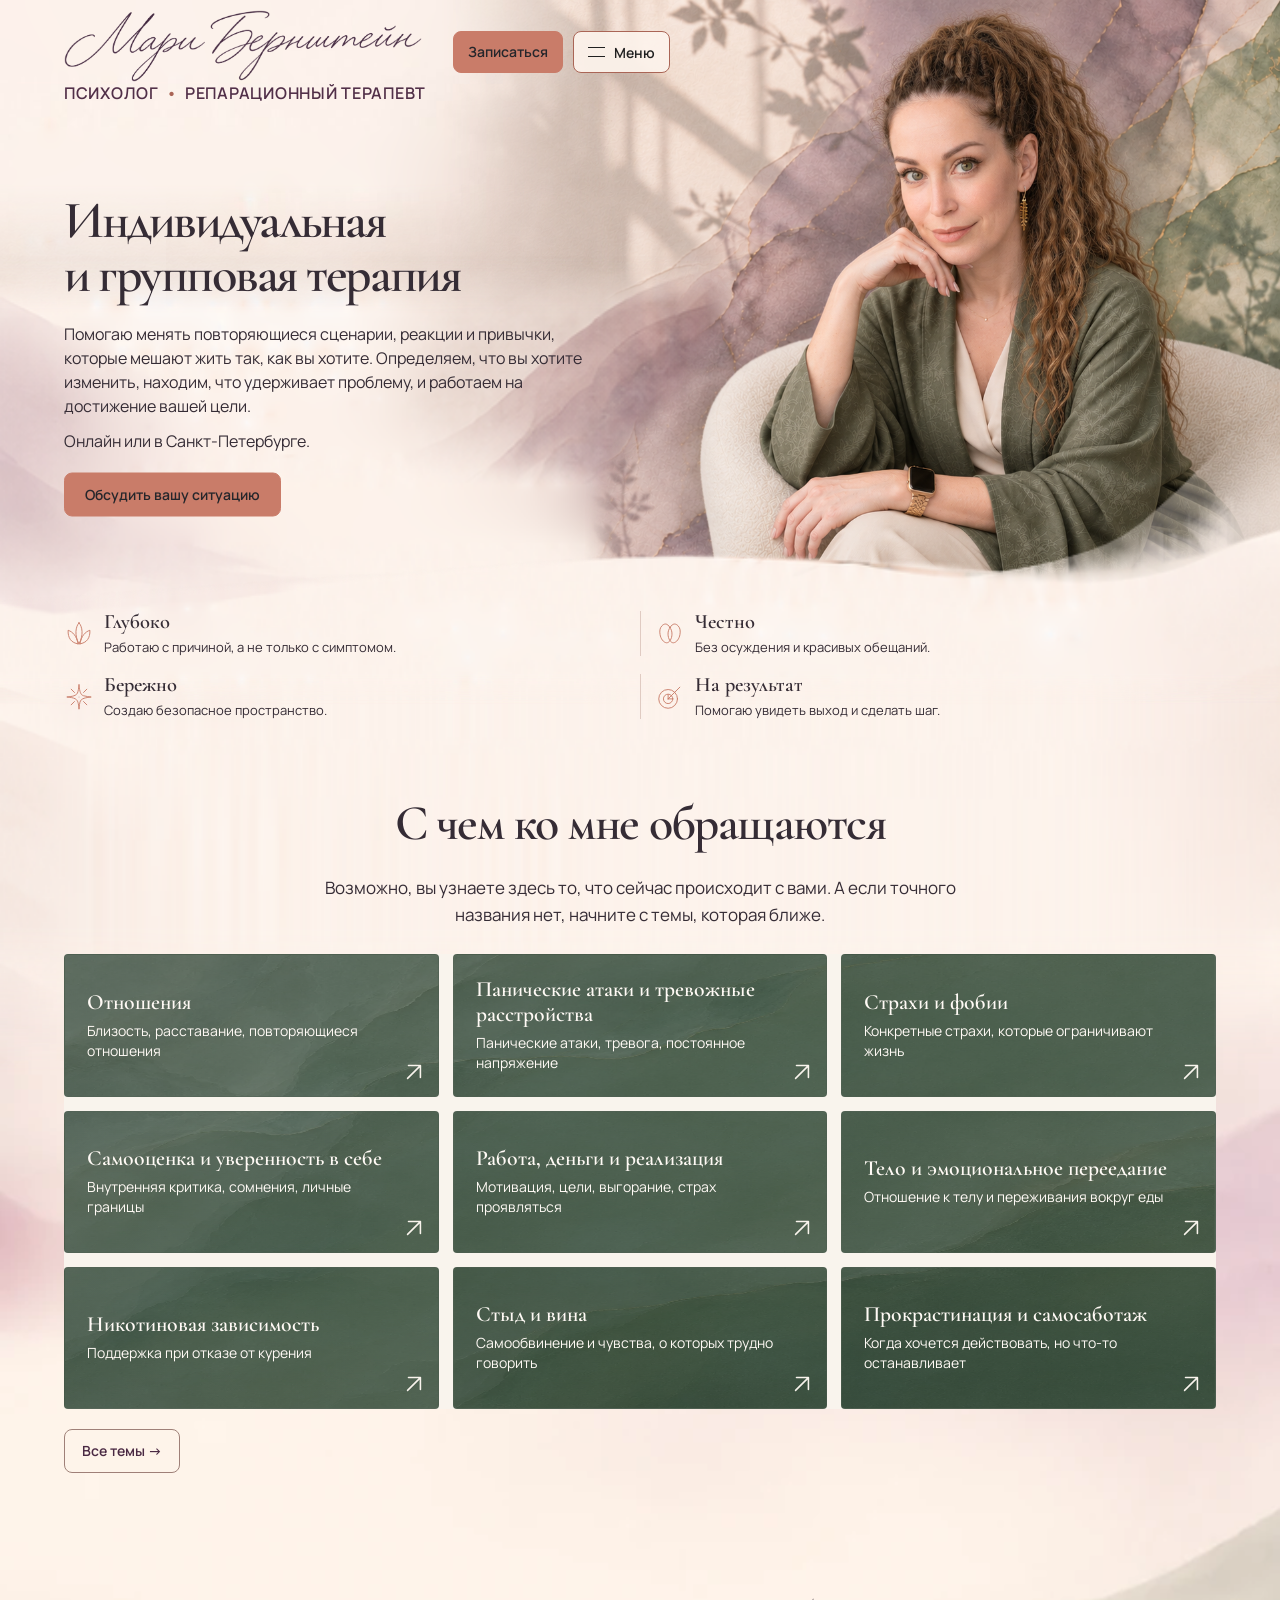
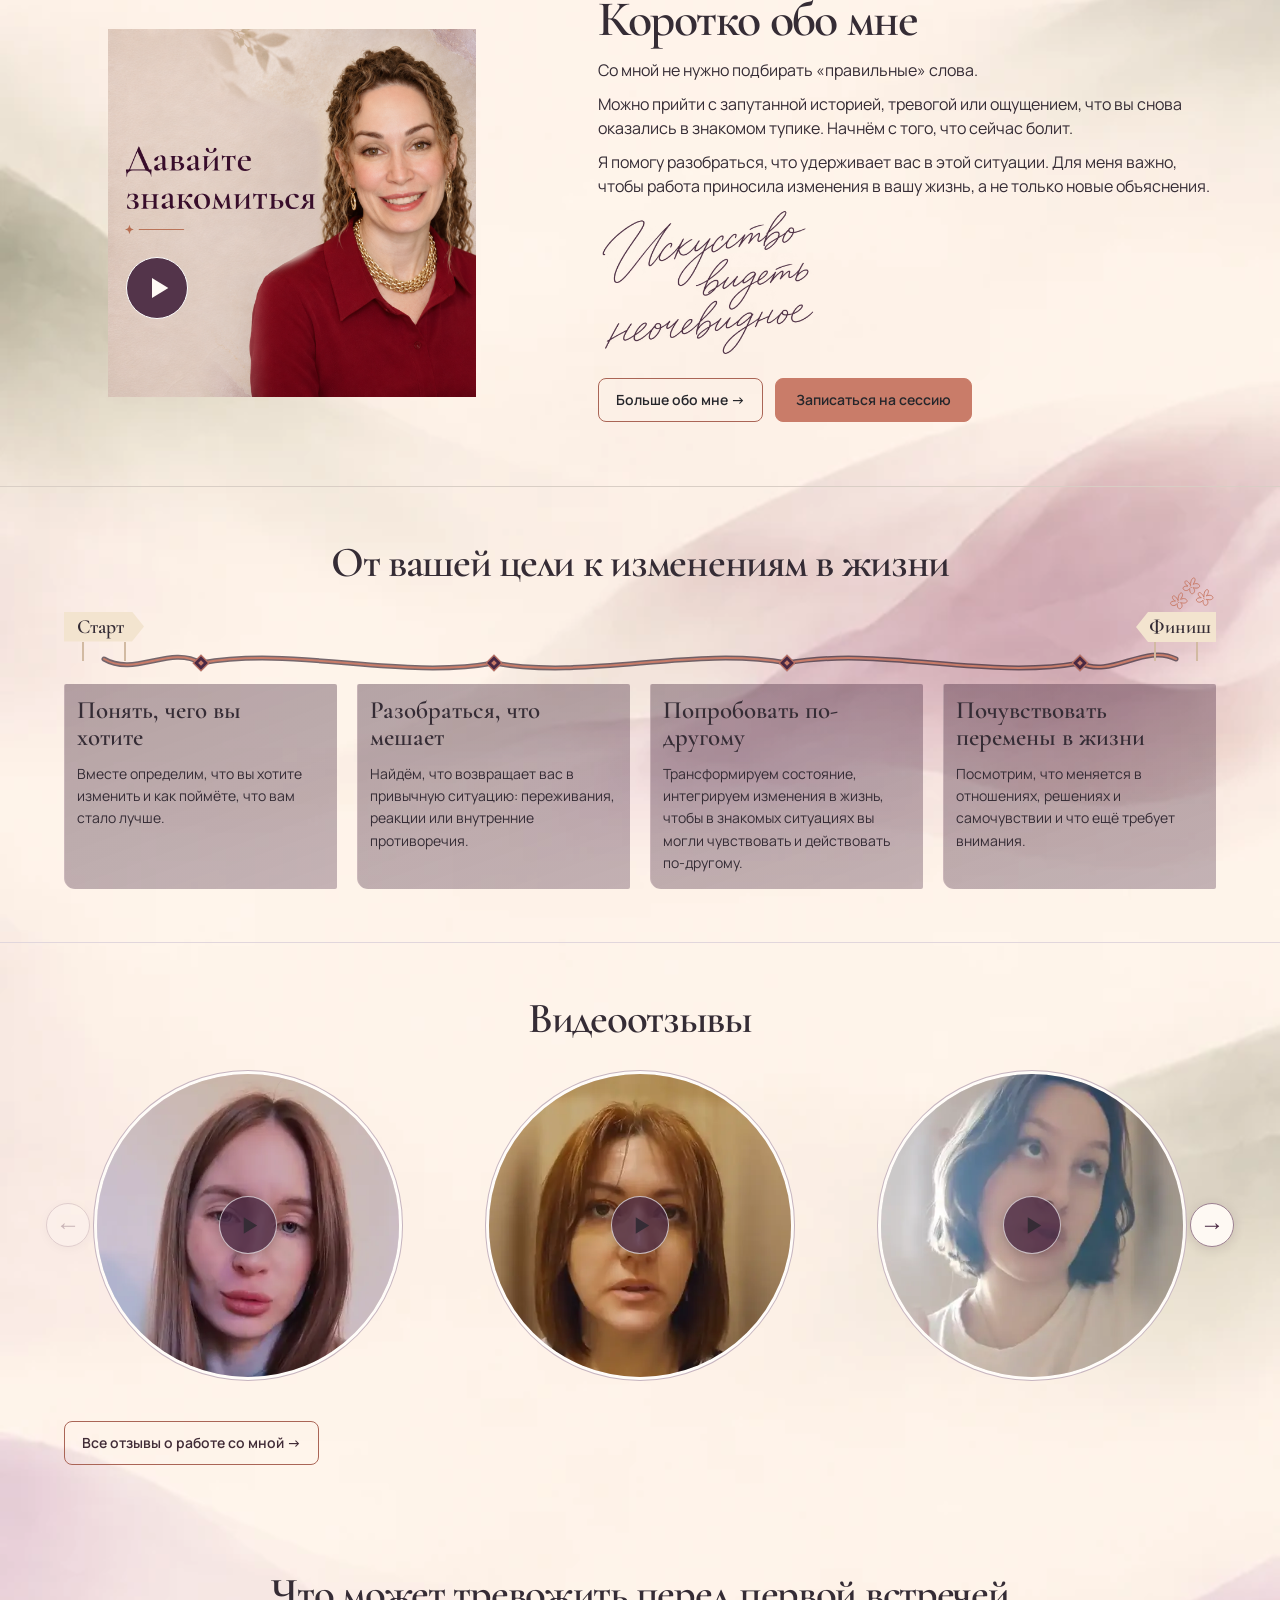
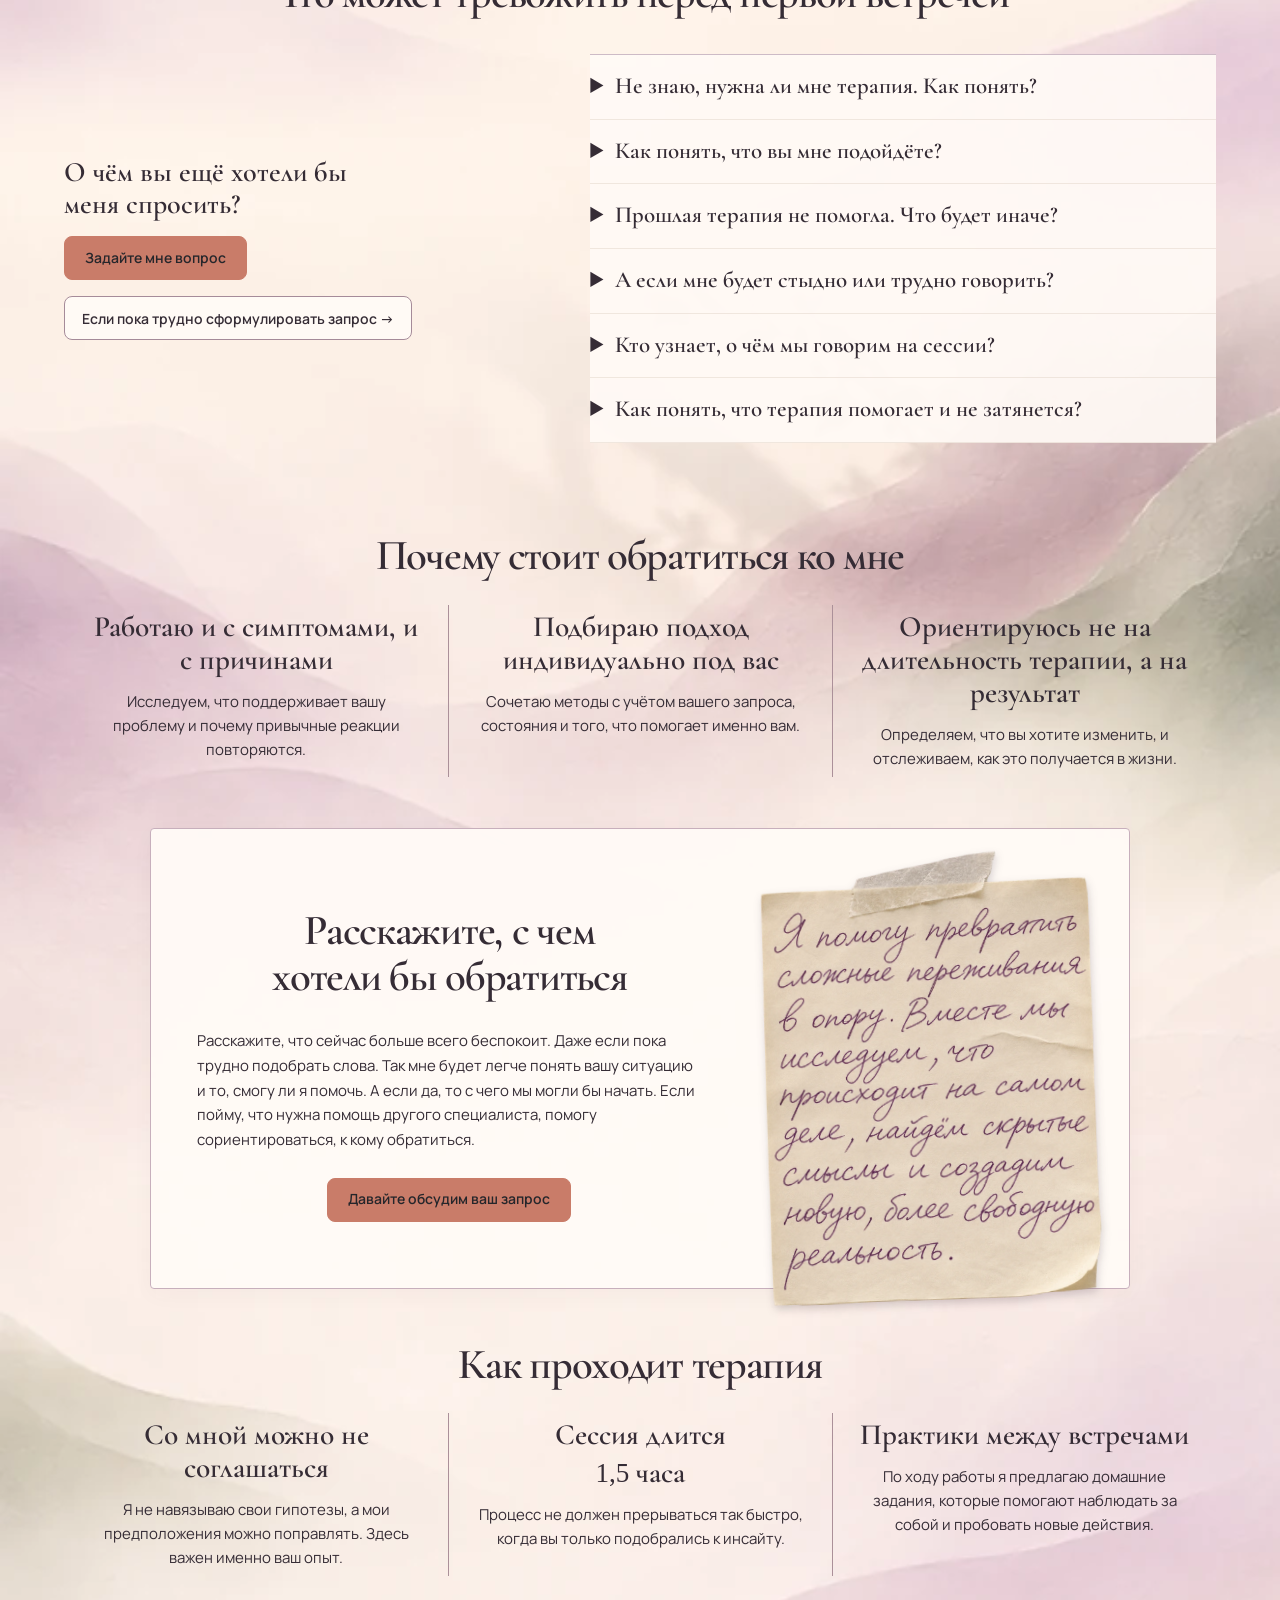
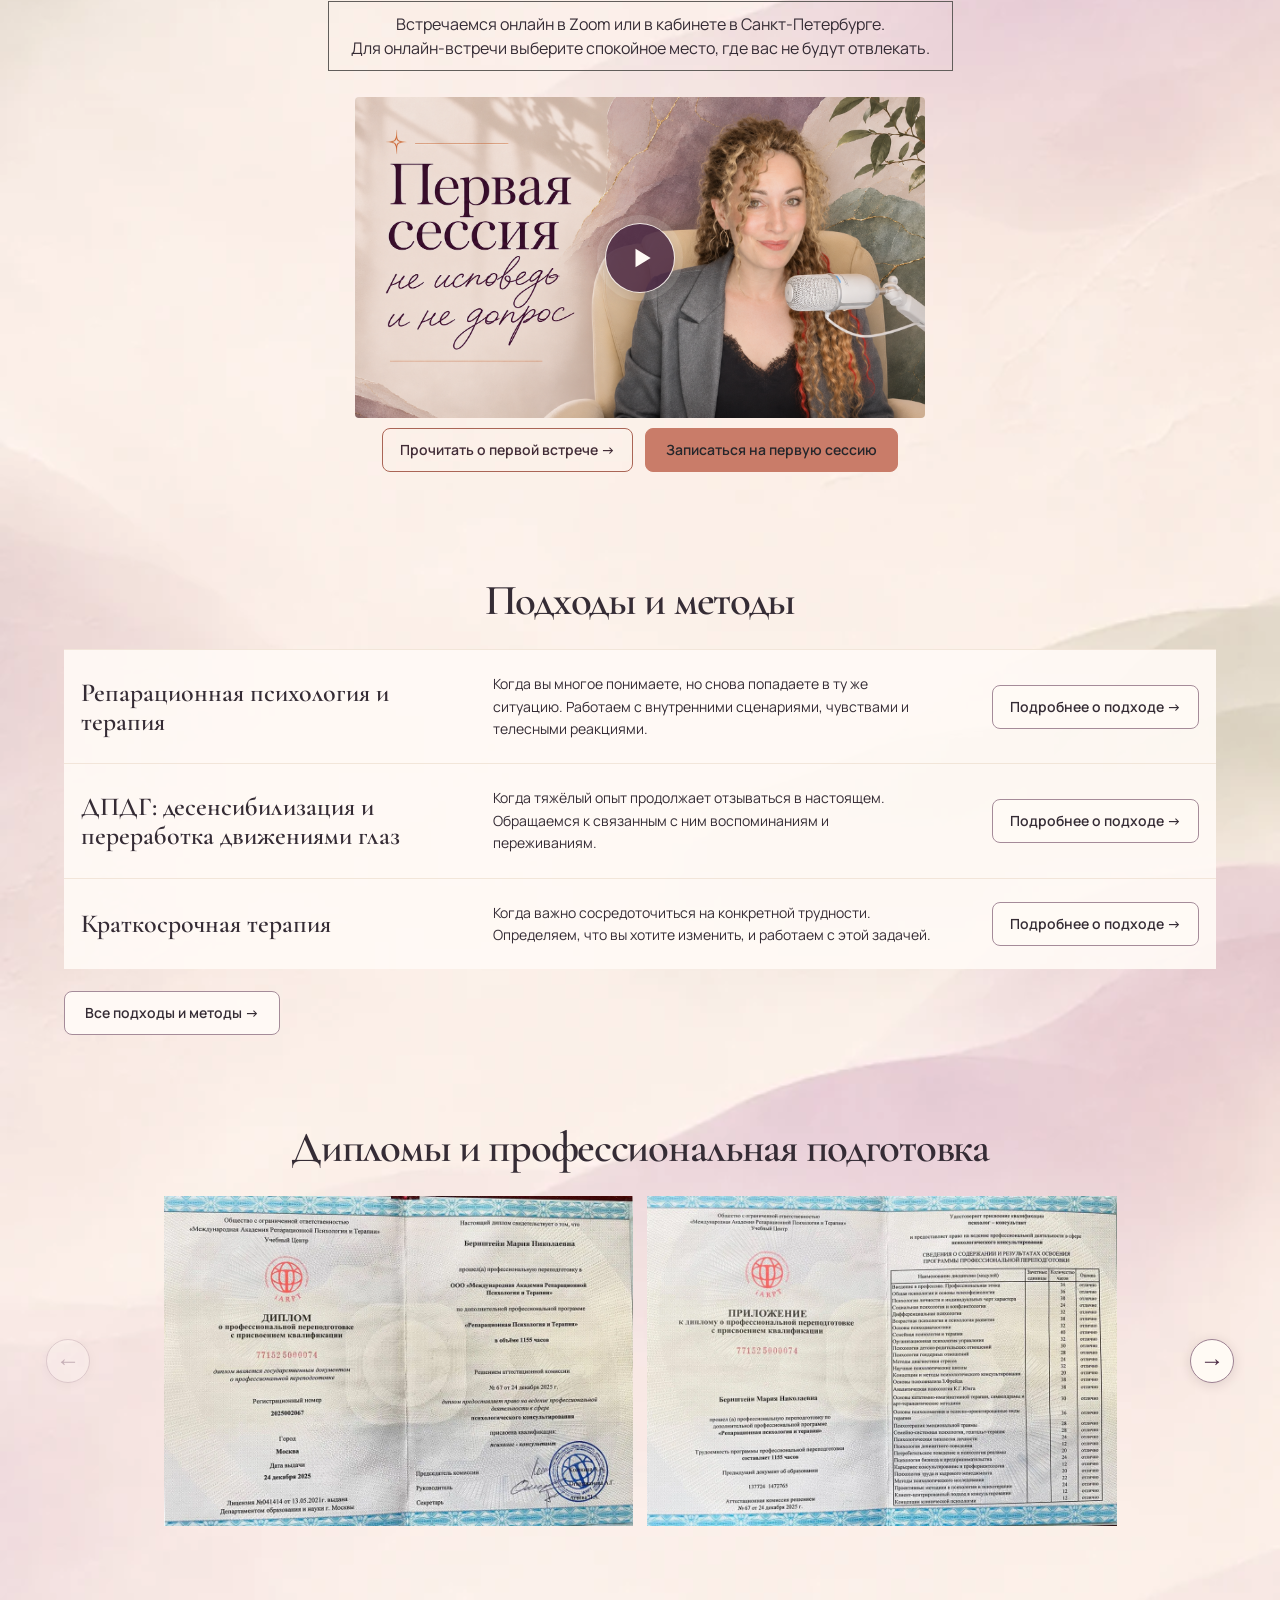
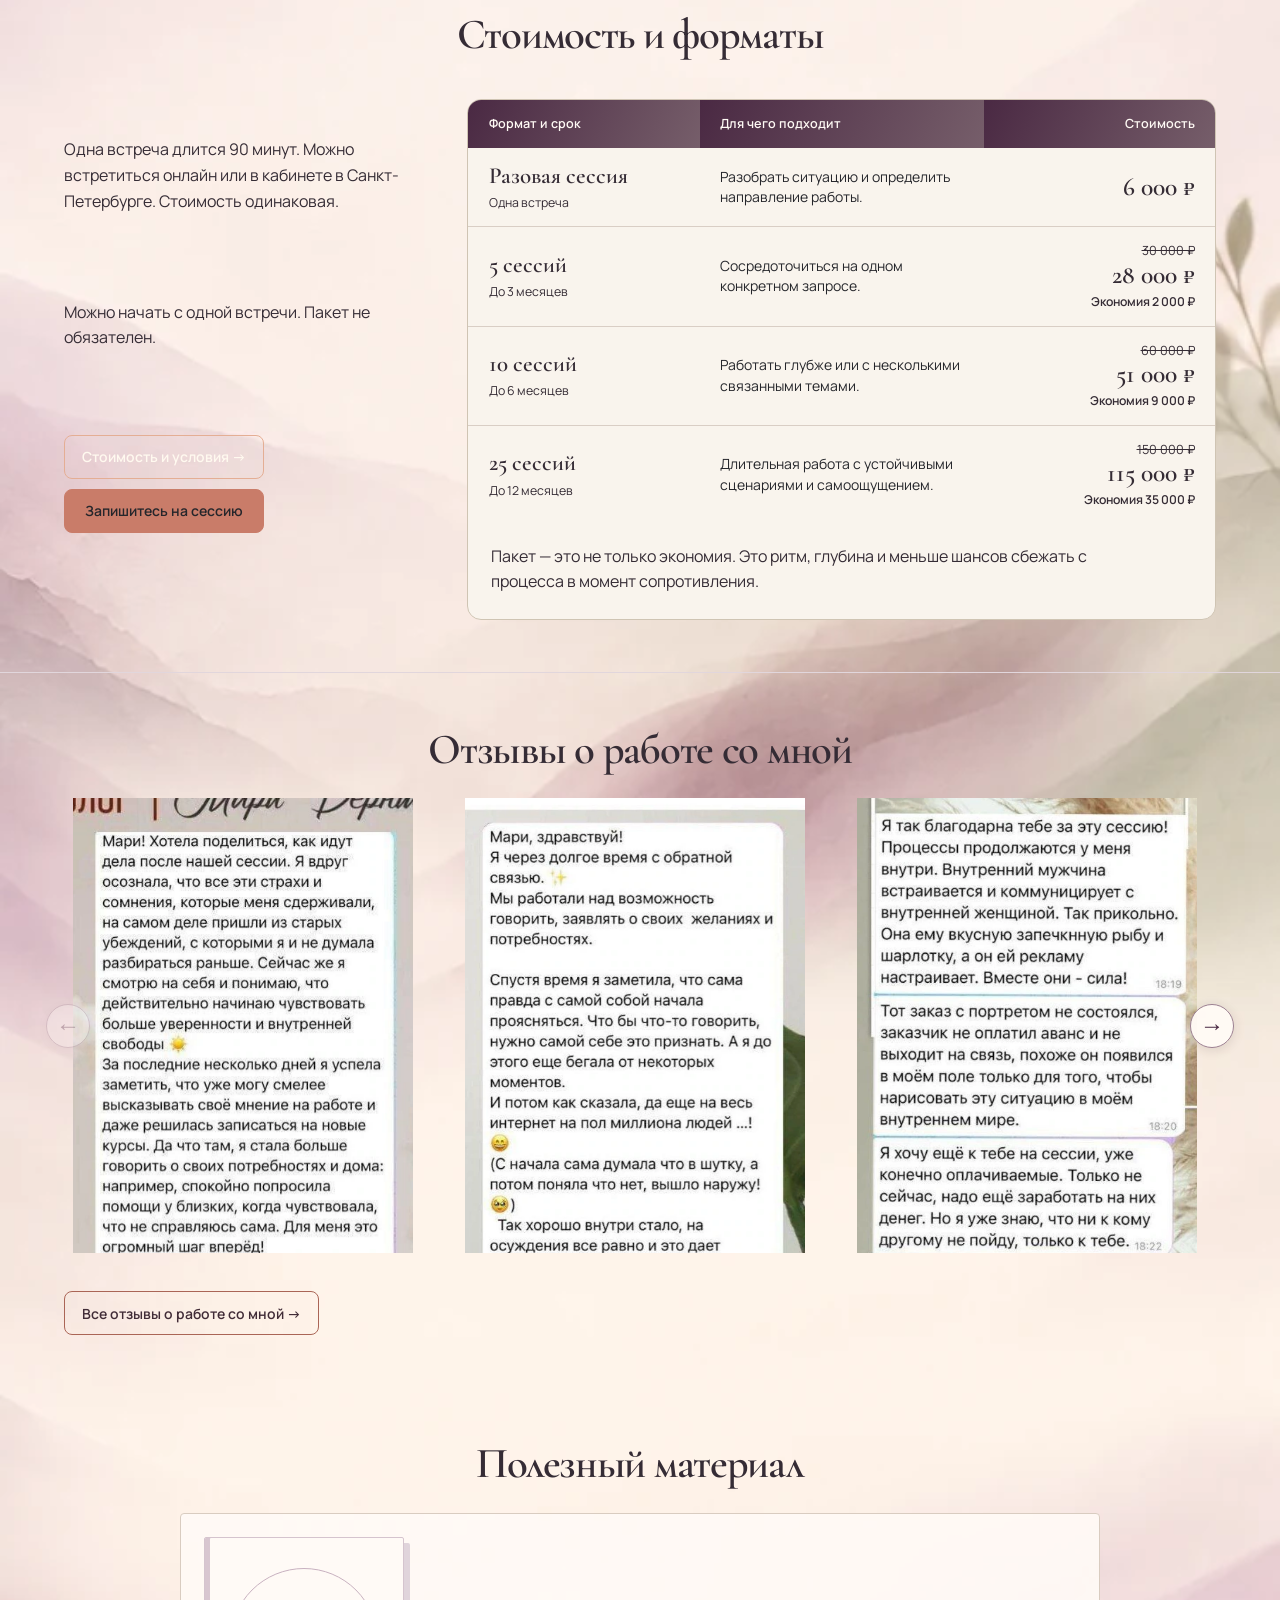
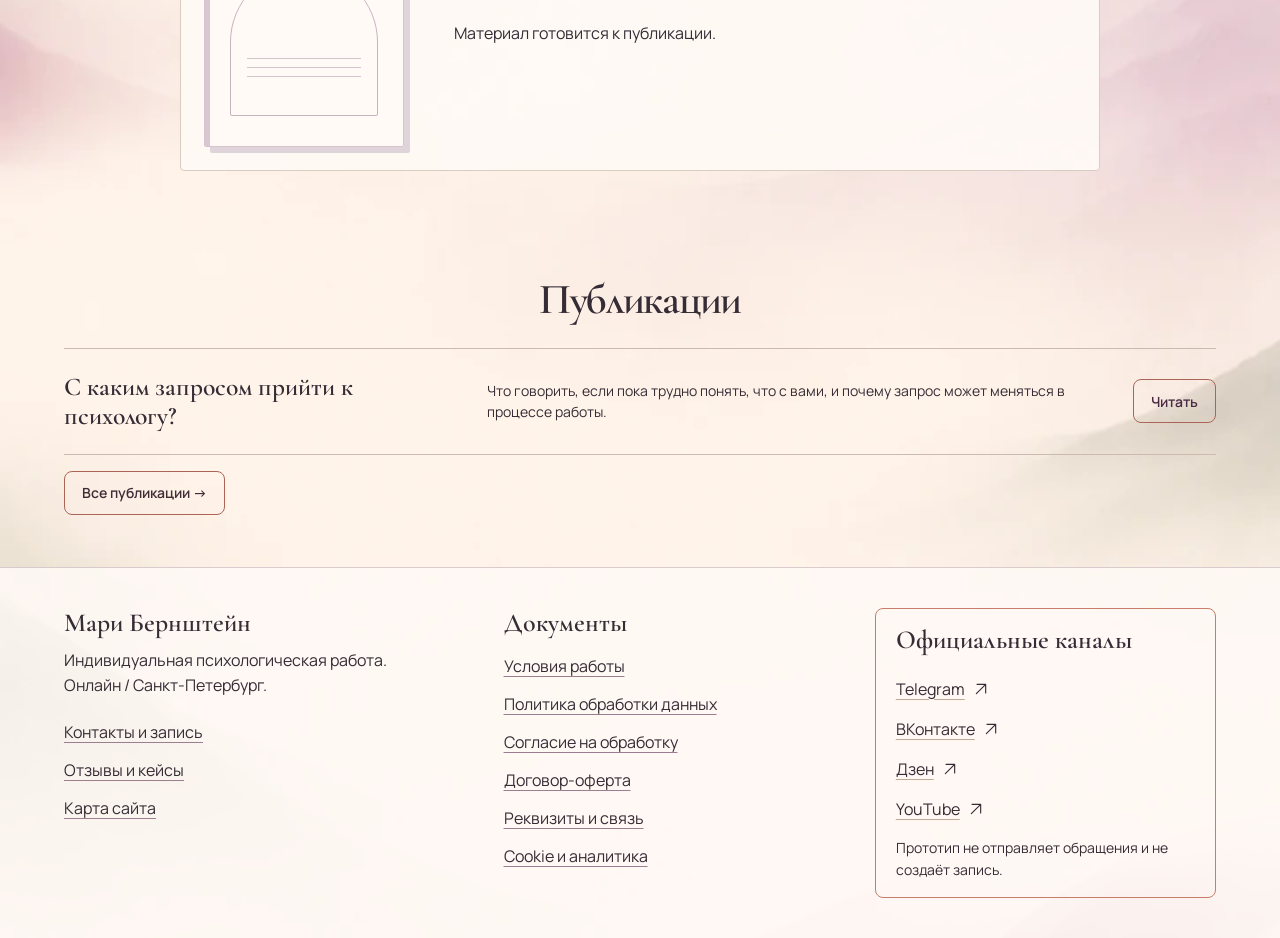
==== v8/index.html @ 73fb6224 "Keep each V8 principle to a heading and one full line of copy" ====
<!doctype html><html lang="ru"><head><meta charset="utf-8"><meta name="viewport" content="width=device-width,initial-scale=1"><meta name="robots" content="noindex,nofollow"><title>Мари Бернштейн: психолог и репарационный терапевт · low-fi A v8.3</title><style>:root{font-family:Arial,Helvetica,sans-serif;color:#202020;background:#f2f2f2;font-size:16px;line-height:1.5;--line:#bdbdbd;--ink:#202020;--muted:#656565}*{box-sizing:border-box}body{margin:0}button,input,textarea,select{font:inherit}a{color:inherit;text-underline-offset:3px}button,a,input,textarea,summary,select{outline-offset:4px}button:focus-visible,a:focus-visible,summary:focus-visible{outline:3px solid #444}button{cursor:pointer}button,.button{min-height:44px;border:1px solid #444;background:white;padding:10px 16px;color:#202020;text-decoration:none;display:inline-flex;align-items:center;justify-content:center;gap:8px;font-weight:600;border-radius:3px}.primary{background:#202020;color:white;border-color:#202020}.quiet{background:transparent;border-color:#aaa;font-weight:400}.textlink{border:0;background:none;text-decoration:underline;padding:5px 0;min-height:44px;justify-content:flex-start}button[disabled]{opacity:.55;cursor:wait}h1,h2,h3,p{margin-top:0}h1{font-size:42px;line-height:1.12;max-width:800px;letter-spacing:-1px;margin-bottom:22px}h2{font-size:29px;line-height:1.2;margin-bottom:20px;letter-spacing:-.4px}h3{font-size:19px;line-height:1.3;margin-bottom:10px}p{max-width:70ch;margin-bottom:16px}.eyebrow{font-size:13px;text-transform:uppercase;letter-spacing:1px;color:#555;margin-bottom:12px}.lead{font-size:21px;line-height:1.4;max-width:55ch}.small{font-size:14px;color:#505050}.muted{color:#656565}.test-ribbon{background:#dedede;border-bottom:1px solid #aaa;padding:8px 24px;font-size:13px;display:flex;gap:12px;flex-wrap:wrap;justify-content:space-between}.test-ribbon a{font-weight:bold}.shell{max-width:1180px;margin:0 auto}.site-header{position:sticky;top:0;z-index:20;background:rgba(255,255,255,.98);border-bottom:1px solid #aaa}.header-inner{padding:14px 24px;display:flex;align-items:center;gap:22px;min-height:78px}.logo{font-size:18px;font-weight:bold;text-decoration:none;white-space:nowrap}.nav{display:flex;gap:18px;align-items:center;margin-left:auto}.nav>a{font-size:15px;text-decoration:none;min-height:44px;display:flex;align-items:center}.nav .current{font-weight:bold;border-bottom:2px solid #222}.nav details{position:relative}.nav summary{cursor:pointer;min-height:44px;display:flex;align-items:center;font-size:15px;list-style:none}.nav summary:after{content:' ▾';margin-left:5px}.subnav{position:absolute;top:100%;left:-18px;width:285px;background:white;border:1px solid #888;padding:10px;box-shadow:0 7px 16px #0002;display:grid;gap:4px}.subnav a{display:block;padding:10px;text-decoration:none;min-height:44px}.subnav a:hover{background:#eee}.menu-toggle{display:none}.site-header .primary{white-space:nowrap;font-size:15px}.main{min-height:70vh;background:white}.section{padding:55px 24px;border-bottom:1px solid var(--line);scroll-margin-top:95px}.section.alt{background:#f5f5f5}.section>.inside{max-width:1100px;margin:0 auto}.hero{padding-top:60px;padding-bottom:60px}.hero-grid{display:grid;grid-template-columns:minmax(0,1.65fr) minmax(240px,1fr);gap:44px;align-items:center}.wire-photo{height:330px;border:1px solid #999;background:repeating-linear-gradient(135deg,#eee,#eee 20px,#e6e6e6 20px,#e6e6e6 21px);display:grid;place-content:center;text-align:center;color:#666;padding:25px}.wire-photo:before{content:'МЕСТО ДЛЯ ФОТО МАРИ';font-size:13px;letter-spacing:1px}.wire-photo small{margin-top:12px}.actions{display:flex;gap:12px;flex-wrap:wrap;margin:23px 0 10px}.topic-grid{display:grid;grid-template-columns:repeat(3,minmax(0,1fr));gap:12px}.topic-card{border:1px solid #999;padding:18px;text-decoration:none;display:flex;flex-direction:column;justify-content:space-between;min-height:135px;background:#fafafa}.topic-card:hover{background:#eaeaea}.topic-card strong{font-size:18px}.topic-card span{font-size:14px;color:#555;margin-top:12px}.steps{display:grid;grid-template-columns:repeat(3,minmax(0,1fr));gap:22px}.step{border-top:3px solid #666;padding-top:15px}.step b{display:block;font-size:14px;margin-bottom:12px}.price-table{width:100%;border-collapse:collapse;margin-bottom:20px}.price-table td,.price-table th{text-align:left;border-bottom:1px solid #bbb;padding:13px 10px;vertical-align:top}.price-table th{font-size:14px;color:#555}.price-table td:last-child{font-weight:bold;white-space:nowrap}.two-col{display:grid;grid-template-columns:1fr 1fr;gap:40px}.proof-note{border-left:3px solid #aaa;padding-left:18px;color:#555}.method-list{display:grid;grid-template-columns:repeat(3,1fr);gap:15px}.method{border:1px solid #aaa;padding:20px}.faq{border-top:1px solid #aaa}.faq details{border-bottom:1px solid #aaa;padding:12px 0}.faq summary{cursor:pointer;min-height:44px;font-weight:bold}.faq p{margin:10px 0}.placeholder{border:1px dashed #999;background:#eee;padding:24px;color:#666;font-size:14px}.appeal{border:1px solid #888;background:#fafafa;padding:26px;max-width:720px}.resource{display:grid;grid-template-columns:1fr 1.5fr;gap:35px}.resource-preview{background:#e4e4e4;border:1px solid #aaa;padding:24px;min-height:210px}.resource-preview p{font-size:14px}.badge{display:inline-block;background:#eee;border:1px solid #aaa;padding:3px 8px;font-size:12px;margin-bottom:12px}.footer-grid{display:grid;grid-template-columns:1.2fr 1fr 1fr;gap:30px}.footer-grid a{display:block;padding:6px 0;min-height:38px}.footer{background:#e7e7e7;padding:40px 24px}.breadcrumbs{padding:22px 24px 0;font-size:14px;display:flex;gap:8px;flex-wrap:wrap}.breadcrumbs a{color:#555}.subpage{max-width:1000px;margin:auto;padding:40px 24px 65px}.subpage h1{font-size:36px}.subpage .section{padding-left:0;padding-right:0}.backline{margin-bottom:25px}.variant-b .hero-grid{grid-template-columns:1.1fr .8fr}.variant-b .hero{padding-bottom:35px}.variant-b .hero h1{font-size:39px}.variant-b .wire-photo{height:255px}.variant-b .research-layout{display:grid;grid-template-columns:225px minmax(0,1fr);gap:0;max-width:1180px;margin:auto}.research-nav{padding:40px 22px;background:#efefef;border-right:1px solid #bbb}.research-nav nav{position:sticky;top:110px;display:grid;gap:6px}.research-nav a{padding:10px 0;font-size:14px}.variant-b .research-layout .section{padding-top:40px;padding-bottom:40px}.variant-b .topic-grid{grid-template-columns:1fr 1fr}.variant-b .topic-card{min-height:90px}.variant-b .topic-card span{display:none}.variant-b .appeal{max-width:none}.variant-b .method-list,.variant-b .steps{grid-template-columns:1fr}.variant-b .step{display:grid;grid-template-columns:30px 1fr;gap:12px}.variant-b .step b{font-size:18px}.qa{background:#e9e9e9;border-top:2px solid #888;padding:18px 24px;font-size:14px}.qa>summary{cursor:pointer;min-height:44px;font-weight:bold}.qa-fields{display:flex;flex-wrap:wrap;gap:18px;margin-top:16px}.qa label{display:grid;gap:6px}.qa select{padding:7px;max-width:250px}.qa button{font-size:14px}.qa-log{font:12px/1.5 monospace;max-height:120px;overflow:auto;border:1px solid #aaa;background:#fff;padding:10px;margin-top:16px}.qa-result{padding:10px 0;font-size:14px}.state-banner{background:#e7e7e7;padding:15px;border:1px solid #aaa;margin-bottom:20px}.hidden{display:none!important}.sr{position:absolute;width:1px;height:1px;overflow:hidden;clip:rect(0,0,0,0)}.skip{position:absolute;top:-100px;left:10px;background:white;z-index:100}.skip:focus{top:5px}dialog{border:1px solid #555;padding:0;width:min(660px,calc(100% - 26px));max-height:calc(100dvh - 30px);border-radius:4px;box-shadow:0 20px 70px #0004}dialog::backdrop{background:#0006}.dialog-header{position:sticky;top:0;z-index:3;background:white;border-bottom:1px solid #bbb;padding:18px 22px;display:flex;justify-content:space-between;align-items:center;gap:15px}.dialog-header h2{font-size:21px;margin:0}.dialog-header button{min-width:44px;padding:8px}.dialog-body{padding:22px}.form-price{border:1px solid #aaa;background:#f1f1f1;padding:14px;margin-bottom:18px;font-size:14px}.form-price strong{font-size:17px;display:block;margin-bottom:6px}.form-price .packages{display:block;margin-top:4px}.field{display:grid;gap:6px;margin-bottom:18px}.field label,.field legend{font-size:15px;font-weight:bold}.field input,.field textarea{width:100%;min-height:46px;padding:10px;border:1px solid #777;background:white;border-radius:2px;font-size:16px}.field textarea{min-height:100px;resize:vertical}.field .help{font-size:13px;color:#555}.choice{border:0;padding:0;margin:0 0 18px}.choice legend{font-weight:bold;font-size:15px;margin-bottom:8px}.radios{display:flex;flex-wrap:wrap;gap:8px}.radios label{padding:8px 12px;min-height:44px;border:1px solid #aaa;cursor:pointer;display:flex;gap:6px;align-items:center}.radios input{width:17px;height:17px}.err{color:#851b1b;font-size:14px;font-weight:bold}.invalid{border:2px solid #851b1b!important}.notice{padding:12px;background:#efefef;border-left:3px solid #888;font-size:14px}.check{display:flex;align-items:flex-start;gap:10px;margin:16px 0;font-size:14px}.check input{width:20px;height:20px;flex:none}.form-controls{display:flex;flex-wrap:wrap;gap:10px;margin-top:20px}.review-data{display:grid;gap:12px;padding:14px;border:1px solid #aaa;margin-bottom:18px;overflow-wrap:anywhere}.optional-details>summary{cursor:pointer;min-height:44px;padding:10px 0}.progress{font-size:13px;letter-spacing:.3px;color:#555;margin-bottom:20px}.demo-sheet{padding:20px;border:1px solid #aaa;background:#fafafa}.sheet-question{padding:15px 0;border-bottom:1px solid #aaa}.native{padding:30px;background:#eee;border:1px solid #999}.native:target{display:block}.mobile-only{display:none}@media(max-width:1020px){.header-inner{gap:14px}.nav{gap:10px}.nav>a,.nav summary{font-size:14px}.logo{font-size:16px}.header-inner{padding:10px 18px}}@media(max-width:850px){h1{font-size:34px}.hero-grid,.variant-b .hero-grid{grid-template-columns:1fr}.hero-grid{gap:25px}.wire-photo,.variant-b .wire-photo{height:160px}.hero{padding-top:35px;padding-bottom:35px}.lead{font-size:19px}.header-inner{flex-wrap:wrap;gap:9px;padding:10px 14px}.logo{margin-right:auto}.menu-toggle{display:inline-flex;order:2}.header-inner>.primary{order:1;font-size:13px;padding:8px 12px}.nav{display:none;order:3;width:100%;margin:0;align-items:stretch;flex-direction:column;gap:3px}.nav.open{display:flex}.nav>a,.nav summary{font-size:16px;min-height:46px;padding:8px}.subnav{position:static;width:100%;border:0;border-left:2px solid #aaa;box-shadow:none;margin-left:8px;padding:0 8px}.nav .current{border-bottom:0;border-left:3px solid #222}.section{padding:36px 18px;scroll-margin-top:85px}h2{font-size:25px}.topic-grid,.variant-b .topic-grid{grid-template-columns:1fr 1fr;gap:10px}.topic-card{min-height:110px;padding:13px}.topic-card strong{font-size:16px}.steps,.method-list{grid-template-columns:1fr}.two-col,.resource,.footer-grid{grid-template-columns:1fr;gap:24px}.variant-b .research-layout{display:block}.research-nav{border-right:0;border-bottom:1px solid #aaa;padding:15px 18px}.research-nav nav{position:static;display:flex;gap:12px;flex-wrap:wrap}.research-nav p{margin-bottom:6px}.research-nav a{padding:6px 0}.variant-b .hero h1{font-size:33px}.dialog-body{padding:18px}.dialog-header{padding:13px 18px}.dialog-header h2{font-size:19px}.dialog-body h3{font-size:18px}.price-table td,.price-table th{padding:11px 6px}.test-ribbon{padding:7px 14px;font-size:12px;gap:5px}.subpage{padding:30px 18px}.subpage h1{font-size:30px}.appeal{padding:20px}.resource-preview{min-height:150px}.qa{padding:15px 18px}.mobile-only{display:block}}@media(max-width:360px){.logo{font-size:14px}.header-inner>.primary{font-size:12px;padding:7px 8px}.menu-toggle{font-size:13px;padding:7px 8px}.topic-grid,.variant-b .topic-grid{grid-template-columns:1fr}.hero h1,.variant-b .hero h1{font-size:30px}.dialog-header h2{font-size:18px}.radios label{padding:8px}.price-table{font-size:14px}}
@media(max-width:850px){.header-inner{flex-wrap:wrap}.header-inner .logo{white-space:normal;max-width:128px;line-height:1.15;flex:1}.header-inner>.primary{font-size:12px;padding:8px 10px}.menu-toggle{font-size:13px;padding:8px 10px;order:2}.header-inner .nav{flex-basis:100%}}@media(max-width:360px){.header-inner .logo{max-width:91px;font-size:14px}.header-inner>.primary{font-size:11px;padding:8px}.menu-toggle{font-size:12px;padding:8px}}

.video-slot{margin-top:24px}.wire-player{width:100%;min-height:150px;padding:20px;background:repeating-linear-gradient(135deg,#eee,#eee 12px,#e5e5e5 12px,#e5e5e5 13px);border:1px solid #999;text-align:center;color:#222;line-height:1.5}.question-invite{margin:30px 0;padding:24px;border:1px solid #aaa}.resource button:disabled{opacity:.65;cursor:not-allowed}.video-slot p{margin-top:12px}@media(max-width:650px){.wire-player{min-height:130px}.question-invite{padding:18px}}

/* A v4: compact full process, half text/half video, separate credentials. */
#HM04{padding-top:26px;padding-bottom:26px}#HM04 h2{margin-bottom:18px}#HM04>.inside>.small{margin-top:14px;margin-bottom:0}.steps-compact{display:grid;grid-template-columns:repeat(4,minmax(0,1fr));gap:16px}.steps-compact .step{min-width:0;padding:14px 0 0;border-top:2px solid #888}.steps-compact .step b{font-size:14px;display:block;margin-bottom:7px}.steps-compact .step h3{font-size:19px;margin:0 0 6px}.steps-compact .step p{font-size:15px;line-height:1.4;margin:0}.about-halves{display:grid;grid-template-columns:minmax(0,1fr) minmax(0,1fr);gap:36px;align-items:center}.about-video .video-slot{margin-top:0}.about-video .wire-player{min-height:260px}.credential-grid,.session-grid{display:grid;grid-template-columns:repeat(3,minmax(0,1fr));gap:20px}.credential-card{border:1px solid #aaa;padding:18px}.credential-card h3{margin-top:14px}.document-wire{height:140px;border:1px solid #aaa;background:#eee;display:flex;align-items:center;justify-content:center;text-align:center;padding:14px;font-size:13px}.home-topic-grid button.topic-card{text-align:left;display:flex;flex-direction:column;align-items:flex-start;justify-content:flex-start;font-weight:inherit;font-size:inherit;color:inherit;background:#f4f4f4;line-height:1.4}.home-topic-grid button.topic-card span{font-size:13px;display:block;margin-top:12px;color:#555}
@media(max-width:850px){.steps-compact{grid-template-columns:repeat(4,minmax(0,1fr));gap:12px}.steps-compact .step h3{font-size:17px}.steps-compact .step p{font-size:14px}.about-halves{gap:24px}.credential-grid{gap:12px}.credential-card{padding:12px}.document-wire{height:115px}}
@media(max-width:600px){#HM04{padding:22px 18px}#HM04 h2{font-size:23px;line-height:1.2;margin-bottom:16px}.steps-compact{grid-template-columns:1fr;gap:7px}.steps-compact .step{display:grid;grid-template-columns:24px minmax(0,1fr);gap:9px;padding:8px 0 0}.steps-compact .step b{margin:2px 0 0;font-size:12px}.steps-compact .step h3{font-size:16px;line-height:1.25;margin-bottom:3px}.steps-compact .step p{font-size:14px;line-height:1.3}.about-halves,.credential-grid,.session-grid{grid-template-columns:1fr}.about-video .wire-player{min-height:190px}.credential-grid{gap:16px}.document-wire{height:125px}}

.sitemap-list{margin:12px 0 24px;padding-left:24px}.sitemap-list li{margin:5px 0}.sitemap-list a{display:inline-flex;align-items:center;min-height:44px}.sitemap-group{padding:12px 0;border-bottom:1px solid #ccc}.native-fallback{display:none;padding:30px 22px;border-top:2px solid #888;max-width:1100px;margin:auto}.native-fallback:target{display:block}.native-fallback [hidden]{display:none!important}#conditions-copy,#practice-scope{scroll-margin-top:120px}a:focus-visible,button:focus-visible,input:focus-visible,textarea:focus-visible,select:focus-visible,summary:focus-visible{outline:3px solid #444;outline-offset:3px}
/* A v6: navigation and content layout; no art direction. */
[hidden]{display:none!important}.header-inner{max-width:1320px;gap:18px}.nav{gap:0}.nav>a,.nav-dropdown{border-left:1px solid #ddd;margin-left:12px;padding-left:12px}.nav>:first-child{border-left:0;margin-left:0;padding-left:0}.nav a{white-space:nowrap;text-decoration:none;font-size:14px;min-height:44px;display:inline-flex;align-items:center}.nav-dropdown{position:relative;display:flex;align-items:center;gap:1px}.nav-arrow{border:0;background:transparent;min-width:30px;padding:6px;min-height:44px;font-size:18px;font-weight:400}.nav .subnav{top:calc(100% + 8px);left:0;max-height:70vh;overflow:auto;width:310px;z-index:30;padding:12px;gap:3px}.nav .subnav a{white-space:normal;display:block;padding:9px;font-size:14px;line-height:1.35}.subnav-bottom{border-top:1px solid #aaa;padding-top:7px;margin-top:7px}.header-book{white-space:nowrap}.credential-ribbon{display:flex;gap:16px;overflow-x:auto;padding:2px 2px 16px;scroll-snap-type:x proximity}.document-thumb{flex:0 0 132px;height:175px;padding:15px;background:#fafafa;border:1px solid #aaa;border-radius:0;scroll-snap-align:start}.document-thumb span{display:block;width:100%;height:100%;border:1px solid #bbb;background:repeating-linear-gradient(0deg,#eee,#eee 12px,#ddd 12px,#ddd 13px)}.education-details{margin-top:18px;border-top:1px solid #aaa;border-bottom:1px solid #aaa;padding:16px 0}.education-details summary{cursor:pointer;min-height:44px;align-content:center;font-weight:bold}.education-details p{margin-top:12px}.prototype-note{font-size:13px;color:#666;margin-top:12px}.text-review-grid{display:grid;grid-template-columns:repeat(4,minmax(0,1fr));gap:18px}.screenshot-slot{min-width:0;aspect-ratio:3/4;display:grid;place-content:center;border:1px solid #aaa;background:repeating-linear-gradient(0deg,#f0f0f0,#f0f0f0 18px,#e5e5e5 18px,#e5e5e5 19px);color:#666;font-size:13px;font-weight:400;border-radius:0}.video-review-grid{display:grid;grid-template-columns:repeat(3,minmax(0,1fr));gap:28px;max-width:850px}.video-review-grid .video-slot{margin:0}.wire-player.portrait{aspect-ratio:9/16;min-height:0;display:grid;place-content:center}.portrait span{font-size:26px}.social-links{display:flex;gap:20px;flex-wrap:wrap;margin-top:22px}.social-link{display:inline-flex;align-items:center;gap:12px;min-height:44px;padding:8px 0;text-decoration:underline;text-underline-offset:5px}.social-links .social-link{padding:10px 18px;border:1px solid #aaa;min-width:160px;text-decoration:none;justify-content:space-between}.footer-socials{display:grid;gap:12px;justify-items:start;margin-top:0}.footer-grid .social-link{display:inline-flex;padding:10px 14px}.topic-subsection{margin-top:36px;padding-top:24px;border-top:1px solid #bbb;scroll-margin-top:120px}.related-links{display:flex;flex-wrap:wrap;gap:12px 24px;margin-bottom:22px}.related-links a{min-height:44px;display:inline-flex;align-items:center}.requisites dt{font-weight:bold;margin-top:18px}.requisites dd{margin:8px 0}.method h3{overflow-wrap:anywhere}.topic-card{text-align:left}.steps-compact .step h3{font-size:18px;line-height:1.3}.steps-compact .step p{font-size:14px;line-height:1.4}
@media all{.menu-toggle{display:inline-flex;order:2}.header-inner{flex-wrap:wrap}.header-inner .logo{margin-right:auto}.header-inner>.header-book{order:1}.nav{display:none;order:3;flex-basis:100%;width:100%;margin:0;align-items:stretch;flex-direction:column;gap:0}.nav.open{display:flex}.nav>a,.nav-dropdown{border-left:0;margin:0;padding:7px 0;border-bottom:1px solid #ddd}.nav>a,.nav-dropdown>a{font-size:16px;min-height:44px}.nav-dropdown{display:grid;grid-template-columns:minmax(0,1fr) 44px;gap:0}.nav-dropdown>.subnav{grid-column:1/-1;position:static;width:100%;max-height:45vh;border:0;border-left:2px solid #aaa;box-shadow:none;margin:4px 0 10px;padding:8px 12px}.nav-arrow{width:44px}}
@media(max-width:700px){.text-review-grid{grid-template-columns:repeat(2,minmax(0,1fr));gap:12px}.video-review-grid{gap:12px}.video-review-grid .wire-player{padding:10px}.document-thumb{flex-basis:106px;height:140px}.credential-ribbon{gap:12px}.social-links{gap:12px}.social-links .social-link{min-width:140px}.steps-compact .step h3{font-size:16px}.steps-compact .step p{font-size:13px;line-height:1.3}.steps-compact .step{padding-top:6px}.method-list{grid-template-columns:1fr}.social-link{overflow-wrap:anywhere}.header-inner>.header-book{font-size:13px;padding:9px 12px}}
.nav-arrow{min-width:44px}.nav a{font-size:16px}.nav .subnav a{font-size:16px}.text-review-grid{max-width:1000px}.article-preview{border:1px solid #aaa;padding:24px;background:#fafafa;margin-bottom:20px}
/* A v7: a whole label opens its list; gray tones demonstrate structure only. */
.header-inner{position:relative}.nav-disclosure{border:0;background:transparent;color:#222;font-size:16px;line-height:1.3;font-weight:400;padding:8px 0;min-height:44px;gap:10px;white-space:nowrap}.nav-disclosure[aria-expanded=true]{font-weight:bold}.topics-dropdown{position:static}.nav .topics-subnav{left:18px;right:18px;width:auto;top:100%;max-height:calc(100dvh - 120px);padding:24px;background:#fff;overscroll-behavior:contain}.mega-grid{display:grid;grid-template-columns:repeat(3,minmax(0,1fr));gap:28px}.mega-group{break-inside:avoid;border-bottom:1px solid #ccc;padding-bottom:16px;margin-bottom:22px;min-width:0}.mega-group h3{font-size:16px;margin:0 0 6px}.nav .mega-group h3 a{font-weight:bold;padding:7px 0;line-height:1.35}.mega-group ul{list-style:none;padding:0;margin:0}.nav .mega-group li a{font-size:14px;line-height:1.35;padding:10px 0;min-height:44px}.mega-guide{border-top:1px solid #aaa;padding-top:14px}.work-dropdown .subnav{left:0;width:300px}.section.proof-band{background:#f3f3f3;padding-bottom:64px;border-bottom:1px solid #bbb}.section.focus-band{background:#e5e5e5;padding:64px 24px;border-block:1px solid #aaa}.focus-band>.inside{max-width:1100px}.focus-band .appeal{background:#fff;border:0;border-left:4px solid #777;padding:26px 30px}.section.editorial-band{background:#fff;padding-top:64px}.editorial-band .article-preview{background:#fafafa}.section.proof-band+.focus-band{margin-top:18px}.focus-band+.editorial-band{margin-top:18px}.faq summary{line-height:1.4}.faq details{padding:14px 0}.faq p{max-width:68ch}
@media all{.nav-dropdown{display:block}.nav-disclosure{width:100%;justify-content:space-between;text-align:left;padding:8px 0}.nav .topics-subnav{position:static;left:auto;right:auto;width:100%;max-height:55dvh;padding:12px;margin:0 0 10px;border-left:0;border-top:1px solid #bbb}.work-dropdown .subnav{width:100%;position:static;max-height:45dvh}.mega-grid{grid-template-columns:repeat(2,minmax(0,1fr));gap:20px}.nav .mega-group h3 a{font-size:16px}.nav .mega-group li a{font-size:15px}}
@media(max-width:600px){.mega-grid{display:block}.mega-group{margin-bottom:14px;padding-bottom:12px}.nav .mega-group li a{font-size:15px}.section.focus-band{padding:38px 18px}.section.proof-band{padding-bottom:38px}.section.editorial-band{padding-top:38px}.focus-band .appeal{padding:20px;border-left:3px solid #777}.section.proof-band+.focus-band,.focus-band+.editorial-band{margin-top:12px}.nav .topics-subnav{max-height:58dvh}}
@media all{.nav.open{max-height:calc(100dvh - 100px);overflow-y:auto;overscroll-behavior:contain}.nav .topics-subnav{max-height:none;overflow:visible}.nav .work-dropdown .subnav{max-height:none;overflow:visible}}
/* A v8: booking is a single compact contact form. */
.booking-demo{margin-top:0;margin-bottom:14px}.book-choice .help{font-size:14px;color:#555;margin:0 0 10px}.booking-channels{display:grid;grid-template-columns:repeat(2,minmax(0,1fr));gap:8px}.booking-channels label{font-size:15px;min-width:0;padding:10px 12px}.booking-channels input{flex:none}.booking-contact-fields .field:last-child{margin-bottom:12px}.booking-next{font-size:14px;color:#444;margin:14px 0 0}.booking-privacy{font-size:13px;min-height:32px;margin-top:7px}.booking-contact-fields input{font-size:16px}.booking-demo+.field{margin-bottom:20px}
dialog[data-flow="BOOK"]{width:min(520px,calc(100% - 26px))}dialog[data-flow="BOOK"] .dialog-header{padding:14px 18px}dialog[data-flow="BOOK"] .dialog-body{padding:18px}dialog[data-flow="BOOK"] .booking-demo{font-size:12px;margin-bottom:10px}dialog[data-flow="BOOK"] .field{margin-bottom:14px}dialog[data-flow="BOOK"] .field input{min-height:44px}dialog[data-flow="BOOK"] .book-choice{margin-bottom:14px}dialog[data-flow="BOOK"] .book-choice legend{margin-bottom:5px}dialog[data-flow="BOOK"] .book-choice .help{font-size:13px;margin-bottom:8px}dialog[data-flow="BOOK"] .form-controls{margin-top:14px}dialog[data-flow="BOOK"] .booking-next{margin-top:10px}dialog[data-flow="BOOK"] .booking-privacy{margin-top:4px}

/* Stage 16.5: operability and readable responsive low-fi, no art direction. */
.footer-grid h2{font-size:19px;line-height:1.3;letter-spacing:0;margin-bottom:10px}
.main p.small,.main .steps-compact .step p,.topic-card span,.home-topic-grid button.topic-card span{font-size:16px}
.field label,.choice legend,.radios label,.book-choice .help,dialog[data-flow="BOOK"] .book-choice .help,.booking-next{font-size:16px}
.booking-privacy{min-height:44px;font-size:14px}
.quiet,.radios label,.topic-card,.document-thumb,.screenshot-slot{border-color:#777}
.field input,.field textarea,.choice,.check{scroll-margin-block:110px 24px}
.dialog-header h2{scroll-margin:0}
.check{min-height:44px;align-items:center;cursor:pointer}
:where(button,a,input,textarea,select,summary):focus-visible{outline:3px solid #444;outline-offset:3px}
@media(max-width:1150px){.nav .mega-group li a{font-size:16px}.footer-grid a{min-height:44px}.logo{min-height:44px;display:inline-flex;align-items:center}.main a:not(.button):not(.topic-card):not(.social-link){display:inline-flex;align-items:center;min-height:44px;max-width:100%}.related-links{gap:8px 18px}.steps-compact .step p{font-size:16px;line-height:1.35}.steps-compact{gap:10px}}
@media(prefers-reduced-motion:reduce){*,*::before,*::after{scroll-behavior:auto!important;animation:none!important;transition:none!important}}

.mega-grid {
  display: block;
  column-count: 3;
  column-gap: 28px;
  column-fill: balance;
}
.mega-grid .mega-group {
  break-inside: avoid-column;
  display: flow-root;
}
@media (min-width: 1151px) {
  .mega-group:nth-child(4), .mega-group:nth-child(7) { break-before: column; }
}
@media (max-width: 1150px) {
  .mega-grid { column-count: 2; column-gap: 20px; }
}
@media (max-width: 600px) {
  .mega-grid { column-count: 1; }
}
.author-article {
  max-width: 70ch;
  margin-block: 1.25rem 2rem;
  overflow-wrap: anywhere;
}
.author-article h2, .author-article h3 { margin-block: 1.5em .5em; }
.author-article p { margin-block: .85em; line-height: 1.6; }
.author-article .article-origin { font-size: 1rem; }
.about-inscription { display: block; width: clamp(158px, 17vw, 220px); max-width: 100%; height: auto; margin: 12px 0 16px; filter: brightness(0) saturate(100%) invert(19%) sepia(20%) saturate(880%) hue-rotate(265deg); }
</style><link rel="stylesheet" href="shared.css?v=6e1f26f88a"><link rel="stylesheet" href="b.css?v=7d23c89909"><link rel="stylesheet" href="full-page.css?v=e78b6350be"><link rel="stylesheet" href="revision.css?v=7ae32bc8f4"><link rel="stylesheet" href="mari.css?v=c49551435d"><link rel="stylesheet" href="editorial-sections.css?v=dd3f2dc154"><link rel="stylesheet" href="media-gallery.css?v=3b1dcfa815"><link rel="stylesheet" href="brand-finish.css?v=d760eb44a3"><link rel="stylesheet" href="forms-layout.css?v=b716c99df7"><link rel="stylesheet" href="material-rhythm.css?v=2ca453d315"><link rel="stylesheet" href="journey.css?v=b9516cb867"><link rel="stylesheet" href="watercolor-background.css?v=fa908ebe9c97"></head><body class="concept-b concept-mari"><div id="app"><header class="site-header"><div class="header-inner shell"><strong>Мари Бернштейн</strong><a href="#native-contact">Стоимость и связь по поводу записи</a></div></header><main class="main"><section class="section"><div class="inside"><p>Психолог · репарационный терапевт</p><h1>Мари Бернштейн</h1><p>Индивидуальные консультации онлайн и в Санкт-Петербурге.</p><p>Это резерв чтения статического прототипа. Формы здесь ничего не отправляют.</p></div></section></main></div><section id="native-contact" class="native-fallback" aria-labelledby="reserve-title"><h2 id="reserve-title">Если форма не открывается</h2><p>Ничего не отправлено. Здесь указаны стоимость, порядок записи и проверенный контакт для согласования консультации.</p><table class="price-table"><tr><th>Формат</th><th>Полная стоимость</th></tr><tr><td>90 минут</td><td>6000 ₽</td></tr><tr><td>5 встреч</td><td>28 000 ₽</td></tr><tr><td>10 встреч</td><td>51 000 ₽</td></tr><tr><td>25 встреч</td><td>115 000 ₽</td></tr></table><p>Цена одинакова онлайн и очно. Одна встреча доступна отдельно. Время и формат согласуются до 100% предоплаты; затем запись подтверждается.</p><h3>Перенос и отмена</h3><p>За 24 часа или раньше: перенос или возврат по текущему правилу. Менее чем за 24 часа, встреча считается проведённой и оплачивается. Если Мари отменяет или переносит встречу менее чем за 24 часа, следующая встреча бесплатна.</p><p data-fallback-contact><a class="button quiet" href="https://t.me/MarusyaBern" target="_blank" rel="noopener" aria-label="Связаться по поводу записи в Telegram (откроется в новой вкладке)">Связаться по поводу записи в Telegram</a></p><p data-fallback-paused hidden>Сейчас новые запросы не принимаются.</p><p class="small">Внешняя ссылка открывает Telegram. Сообщение не отправляется автоматически и время не бронируется.</p></section><noscript><style>.native-fallback{display:block}</style></noscript><dialog id="flow-dialog" aria-labelledby="flow-title"><div class="dialog-header"><h2 id="flow-title"></h2><button type="button" data-close aria-label="Закрыть окно">×</button></div><div class="dialog-body" id="flow-body"></div></dialog><script>window.PROTOTYPE_VARIANT="A";window.PROTOTYPE_DATA={"pages":{"H01":{"id":"H01","name":"Главная","url":"/","parent":null,"children":[],"crumbs":["H01"],"planning_status":"LAUNCH","published":false},"H02":{"id":"H02","name":"Онлайн-консультация","url":"/psiholog-online/","parent":null,"children":[],"crumbs":["H01","H02"],"planning_status":"LAUNCH","published":false},"H23":{"id":"H23","name":"Как проходит сессия","url":"/kak-prohodit-sessiya/","parent":null,"children":[],"crumbs":["H01","H23"],"planning_status":"LAUNCH","published":false},"A02":{"id":"A02","name":"Стоимость и форматы","url":"/stoimost/","parent":null,"children":[],"crumbs":["H01","A02"],"planning_status":"LAUNCH","published":false},"H22":{"id":"H22","name":"Контакты и запись","url":"/kontakty/","parent":null,"children":[],"crumbs":["H01","H22"],"planning_status":"LAUNCH","published":false},"A04":{"id":"A04","name":"Условия работы и частые вопросы","url":"/usloviya-raboty/","parent":null,"children":[],"crumbs":["H01","A04"],"planning_status":"LAUNCH","published":false},"TOPICS":{"id":"TOPICS","name":"Темы терапии","url":"/temy/","parent":null,"children":["TG_REL","TG_ANX","TG_FEAR","TG_SELF","TG_WORK","TG_PARENT","TG_CHILD","TG_BODY","TG_EMO"],"crumbs":["H01","TOPICS"],"planning_status":"LAUNCH","published":false,"baseline_name":"С чем я работаю: все темы"},"TG_REL":{"id":"TG_REL","name":"Отношения","url":"/temy/otnosheniya/","parent":"TOPICS","children":["TP01","TP02","TP03","TP04","TP05","TP06","TP07","TP08","TP09","TP10"],"crumbs":["H01","TOPICS","TG_REL"],"planning_status":"LAUNCH","published":false},"TG_ANX":{"id":"TG_ANX","name":"Панические атаки и тревожные расстройства","url":"/temy/trevoga-i-stress/","parent":"TOPICS","children":["TP11","TP12"],"crumbs":["H01","TOPICS","TG_ANX"],"planning_status":"LAUNCH","published":false,"baseline_name":"Тревога и стресс"},"TG_FEAR":{"id":"TG_FEAR","name":"Страхи и фобии","url":"/temy/strahi-i-fobii/","parent":"TOPICS","children":["TP13","TP14","TP15","TP16","FEAR_AIR","FEAR_HEIGHT","FEAR_WATER","FEAR_SPIDER","FEAR_DARK","FEAR_MED","FEAR_CLOSED","FEAR_OPEN","FEAR_VOMIT","FEAR_DOG","FEAR_MICROBE","FEAR_DEATH"],"crumbs":["H01","TOPICS","TG_FEAR"],"planning_status":"LAUNCH","published":false},"TG_SELF":{"id":"TG_SELF","name":"Самооценка и уверенность в себе","url":"/temy/samoocenka/","parent":"TOPICS","children":["TP17","TP18","TP19"],"crumbs":["H01","TOPICS","TG_SELF"],"planning_status":"LAUNCH","published":false,"baseline_name":"Самооценка и отношение к себе"},"TG_WORK":{"id":"TG_WORK","name":"Работа, деньги и реализация","url":"/temy/rabota-dengi-realizaciya/","parent":"TOPICS","children":["TP20","TP21","TP22","TP23","TP24","TP25","TP26"],"crumbs":["H01","TOPICS","TG_WORK"],"planning_status":"LAUNCH","published":false},"TG_PARENT":{"id":"TG_PARENT","name":"Отношения с родителями и сепарация","url":"/temy/roditeli-i-separaciya/","parent":"TOPICS","children":["TP27","TP28","TP29"],"crumbs":["H01","TOPICS","TG_PARENT"],"planning_status":"LAUNCH","published":false},"TG_CHILD":{"id":"TG_CHILD","name":"Материнство и отношения с детьми","url":"/temy/roditelstvo/","parent":"TOPICS","children":["TP30","TP31","TP32"],"crumbs":["H01","TOPICS","TG_CHILD"],"planning_status":"LAUNCH","published":false,"baseline_name":"Материнство и отношения с детьми"},"TG_BODY":{"id":"TG_BODY","name":"Тело и эмоциональное переедание","url":"/temy/telo-eda-privychki/","parent":"TOPICS","children":["TP33","TP34","TP35","TP36"],"crumbs":["H01","TOPICS","TG_BODY"],"baseline_name":"Тело, еда и привычки","planning_status":"LAUNCH","published":false},"TG_EMO":{"id":"TG_EMO","name":"Чувства, утраты и жизненные ориентиры","url":"/temy/chuvstva-i-poteri/","parent":"TOPICS","children":["TP37","TP38","TP39","TP40","TP41","TP42","TP43","TP44","TP45","TP46"],"crumbs":["H01","TOPICS","TG_EMO"],"planning_status":"LAUNCH","published":false,"baseline_name":"Чувства, потери и внутреннее состояние"},"TP01":{"id":"TP01","name":"Расставание и развод","url":"/temy/rasstavanie/","parent":"TG_REL","children":[],"crumbs":["H01","TOPICS","TG_REL","TP01"],"planning_status":"LAUNCH","published":false},"TP02":{"id":"TP02","name":"Эмоциональная зависимость","url":"/temy/emocionalnaya-zavisimost/","parent":"TG_REL","children":[],"crumbs":["H01","TOPICS","TG_REL","TP02"],"planning_status":"LAUNCH","published":false},"TP03":{"id":"TP03","name":"Созависимость","url":"/temy/sozavisimost/","parent":"TG_REL","children":[],"crumbs":["H01","TOPICS","TG_REL","TP03"],"planning_status":"LAUNCH","published":false},"TP05":{"id":"TP05","name":"Измена и предательство в отношениях","url":"/temy/izmena/","parent":"TG_REL","children":[],"crumbs":["H01","TOPICS","TG_REL","TP05"],"planning_status":"LAUNCH","published":false},"TP06":{"id":"TP06","name":"Ревность","url":"/temy/revnost/","parent":"TG_REL","children":[],"crumbs":["H01","TOPICS","TG_REL","TP06"],"planning_status":"LAUNCH","published":false},"TP07":{"id":"TP07","name":"Личные границы и конфликты","url":"/temy/konflikty-i-granicy/","parent":"TG_REL","children":[],"crumbs":["H01","TOPICS","TG_REL","TP07"],"planning_status":"LAUNCH","published":false},"TP08":{"id":"TP08","name":"Страх близости и недоступные партнёры","url":"/temy/blizost-i-nedostupnye-partnery/","parent":"TG_REL","children":[],"crumbs":["H01","TOPICS","TG_REL","TP08"],"planning_status":"LAUNCH","published":false},"TP11":{"id":"TP11","name":"Панические атаки","url":"/temy/panicheskie-perezhivaniya/","parent":"TG_ANX","children":[],"crumbs":["H01","TOPICS","TG_ANX","TP11"],"planning_status":"LAUNCH","published":false,"baseline_name":"Панические атаки и страх повторения"},"TP13":{"id":"TP13","name":"Страх вождения","url":"/temy/strah-vozhdeniya/","parent":"TG_FEAR","children":[],"crumbs":["H01","TOPICS","TG_FEAR","TP13"],"planning_status":"LAUNCH","published":false},"TP14":{"id":"TP14","name":"Страх стоматолога","url":"/temy/strah-stomatologa/","parent":"TG_FEAR","children":[],"crumbs":["H01","TOPICS","TG_FEAR","TP14"],"planning_status":"LAUNCH","published":false},"TP15":{"id":"TP15","name":"Страх публичных выступлений","url":"/temy/strah-vystupleniy/","parent":"TG_FEAR","children":[],"crumbs":["H01","TOPICS","TG_FEAR","TP15"],"planning_status":"LAUNCH","published":false},"TP16":{"id":"TP16","name":"Страх общения и социальной оценки","url":"/temy/strah-obshcheniya/","parent":"TG_FEAR","children":[],"crumbs":["H01","TOPICS","TG_FEAR","TP16"],"planning_status":"LAUNCH","published":false},"TP17":{"id":"TP17","name":"Внутренний критик и самокритика","url":"/temy/vnutrenniy-kritik/","parent":"TG_SELF","children":[],"crumbs":["H01","TOPICS","TG_SELF","TP17"],"planning_status":"LAUNCH","published":false},"TP18":{"id":"TP18","name":"Синдром самозванца","url":"/temy/sindrom-samozvanca/","parent":"TG_SELF","children":[],"crumbs":["H01","TOPICS","TG_SELF","TP18"],"planning_status":"LAUNCH","published":false},"TP19":{"id":"TP19","name":"Потеря себя и жизненных ориентиров","url":"/temy/poterya-sebya/","parent":"TG_SELF","children":[],"crumbs":["H01","TOPICS","TG_SELF","TP19"],"planning_status":"LAUNCH","published":false,"presentation_parent":"TG_EMO"},"TP23":{"id":"TP23","name":"Выгорание и перегрузка","url":"/temy/vygoranie/","parent":"TG_WORK","children":[],"crumbs":["H01","TOPICS","TG_WORK","TP23"],"planning_status":"LAUNCH","published":false},"TP24":{"id":"TP24","name":"Прокрастинация и самосаботаж","url":"/temy/prokrastinaciya/","parent":"TG_WORK","children":[],"crumbs":["H01","TOPICS","TG_WORK","TP24"],"planning_status":"LAUNCH","published":false},"TP28":{"id":"TP28","name":"Сепарация от родителей","url":"/temy/separaciya/","parent":"TG_PARENT","children":[],"crumbs":["H01","TOPICS","TG_PARENT","TP28"],"planning_status":"LAUNCH","published":false,"baseline_name":"Сепарация взрослого ребёнка"},"TP29":{"id":"TP29","name":"Когда взрослый ребёнок начинает жить отдельно","url":"/temy/vzroslyy-rebenok/","parent":"TG_PARENT","children":[],"crumbs":["H01","TOPICS","TG_PARENT","TP29"],"planning_status":"LAUNCH","published":false,"baseline_name":"Когда взрослый ребёнок отделяется","presentation_parent":"TG_CHILD"},"TP30":{"id":"TP30","name":"Срываюсь и кричу на ребёнка","url":"/temy/sryvy-na-rebenka/","parent":"TG_CHILD","children":[],"crumbs":["H01","TOPICS","TG_CHILD","TP30"],"planning_status":"LAUNCH","published":false},"TP33":{"id":"TP33","name":"Эмоциональное переедание","url":"/temy/emocionalnoe-pereedanie/","parent":"TG_BODY","children":[],"crumbs":["H01","TOPICS","TG_BODY","TP33"],"planning_status":"LAUNCH","published":false},"TP40":{"id":"TP40","name":"Гнев и раздражение","url":"/temy/gnev-i-razdrazhenie/","parent":"TG_EMO","children":[],"crumbs":["H01","TOPICS","TG_EMO","TP40"],"planning_status":"LAUNCH","published":false},"TP42":{"id":"TP42","name":"Одиночество","url":"/temy/odinochestvo/","parent":"TG_EMO","children":[],"crumbs":["H01","TOPICS","TG_EMO","TP42"],"planning_status":"LAUNCH","published":false},"TP43":{"id":"TP43","name":"Горе и утрата","url":"/temy/gore-i-utrata/","parent":"TG_EMO","children":[],"crumbs":["H01","TOPICS","TG_EMO","TP43"],"planning_status":"LAUNCH","published":false},"TP44":{"id":"TP44","name":"Бессилие, пустота и упадок сил","url":"/temy/bessilie-i-pustota/","parent":"TG_EMO","children":[],"crumbs":["H01","TOPICS","TG_EMO","TP44"],"planning_status":"LAUNCH","published":false},"TP45":{"id":"TP45","name":"ПТСР, кПТСР и последствия травмы","url":"/temy/travmaticheskie-perezhivaniya/","parent":"TG_EMO","children":[],"crumbs":["H01","TOPICS","TG_EMO","TP45"],"planning_status":"LAUNCH","published":false,"baseline_name":"Травматические переживания"},"FEAR_AIR":{"id":"FEAR_AIR","name":"Страх полётов / аэрофобия","url":"/temy/aerofobiya/","parent":"TG_FEAR","children":[],"crumbs":["H01","TOPICS","TG_FEAR","FEAR_AIR"],"planning_status":"LAUNCH","published":false},"FEAR_HEIGHT":{"id":"FEAR_HEIGHT","name":"Страх высоты","url":"/temy/strah-vysoty/","parent":"TG_FEAR","children":[],"crumbs":["H01","TOPICS","TG_FEAR","FEAR_HEIGHT"],"planning_status":"LAUNCH","published":false},"FEAR_SPIDER":{"id":"FEAR_SPIDER","name":"Страх пауков","url":"/temy/strah-paukov/","parent":"TG_FEAR","children":[],"crumbs":["H01","TOPICS","TG_FEAR","FEAR_SPIDER"],"planning_status":"LAUNCH","published":false},"FEAR_VOMIT":{"id":"FEAR_VOMIT","name":"Страх рвоты","url":"/temy/strah-rvoty/","parent":"TG_FEAR","children":[],"crumbs":["H01","TOPICS","TG_FEAR","FEAR_VOMIT"],"planning_status":"LAUNCH","published":false},"A01":{"id":"A01","name":"Как я работаю: подходы и методы","url":"/podhod/","parent":null,"children":["M01","M02","M05"],"crumbs":["H01","A01"],"planning_status":"LAUNCH","published":false},"M01":{"id":"M01","name":"Репарационная психология и терапия","url":"/podhod/arpt/","parent":"A01","children":[],"crumbs":["H01","A01","M01"],"planning_status":"LAUNCH","published":false,"baseline_name":"АРПТ: репарационная работа"},"M02":{"id":"M02","name":"ДПДГ: десенсибилизация и переработка движениями глаз","url":"/podhod/dpdg/","parent":"A01","children":[],"crumbs":["H01","A01","M02"],"planning_status":"LAUNCH","published":false,"baseline_name":"ДПДГ"},"M05":{"id":"M05","name":"Краткосрочная терапия","url":"/podhod/kratkosrochnaya-rabota/","parent":"A01","children":[],"crumbs":["H01","A01","M05"],"planning_status":"LAUNCH","published":false,"baseline_name":"Краткосрочная терапия"},"H21":{"id":"H21","name":"Обо мне","url":"/o-mne/","parent":null,"children":[],"crumbs":["H01","H21"],"planning_status":"LAUNCH","published":false},"A05":{"id":"A05","name":"Отзывы и кейсы","url":"/otzyvy/","parent":null,"children":[],"crumbs":["H01","A05"],"planning_status":"LAUNCH","published":false},"A07":{"id":"A07","name":"Блог","url":"/stati/","parent":null,"children":[],"crumbs":["H01","A07"],"planning_status":"LAUNCH","published":false},"L01":{"id":"L01","name":"Политика обработки персональных данных","url":"/privacy/","parent":null,"children":[],"crumbs":["H01","L01"],"planning_status":"LAUNCH","published":false},"L02":{"id":"L02","name":"Согласие на обработку данных","url":"/consent/","parent":null,"children":[],"crumbs":["H01","L02"],"planning_status":"LAUNCH","published":false},"L04":{"id":"L04","name":"Договор-оферта","url":"/offer-consultations/","parent":null,"children":[],"crumbs":["H01","L04"],"planning_status":"LAUNCH","published":false,"baseline_name":"Договор / оферта на индивидуальные услуги"},"L05":{"id":"L05","name":"Реквизиты и связь","url":"/rekvizity/","parent":null,"children":[],"crumbs":["H01","L05"],"planning_status":"LAUNCH","published":false,"baseline_name":"Сведения об исполнителе и обращения"},"L06":{"id":"L06","name":"Cookie и настройки аналитики","url":"/cookies/","parent":null,"children":[],"crumbs":["H01","L06"],"planning_status":"LAUNCH","published":false},"SITEMAP":{"id":"SITEMAP","name":"Карта сайта","url":"/karta-sayta/","parent":null,"children":[],"crumbs":["H01","SITEMAP"],"planning_status":"LAUNCH","published":false},"FEAR_DEATH":{"id":"FEAR_DEATH","name":"Страх смерти","url":"/temy/strah-smerti/","parent":"TG_FEAR","children":[],"crumbs":["H01","TOPICS","TG_FEAR","FEAR_DEATH"],"planning_status":"LAUNCH","published":false},"TP36":{"id":"TP36","name":"Психологическая поддержка отказа от курения","url":"/temy/otkaz-ot-kureniya/","parent":"TG_BODY","children":[],"crumbs":["H01","TOPICS","TG_BODY","TP36"],"baseline_status":"OPTIONAL","prototype_status":"LAUNCH_CANDIDATE_BY_OWNER_REQUEST","planning_status":"OPTIONAL","published":false},"TP37":{"id":"TP37","name":"Чувство вины","url":"/temy/chuvstvo-viny/","parent":"TG_EMO","children":[],"crumbs":["H01","TOPICS","TG_EMO","TP37"],"baseline_status":"OPTIONAL","prototype_status":"LAUNCH_CANDIDATE_BY_OWNER_REQUEST","planning_status":"OPTIONAL","published":false},"TP38":{"id":"TP38","name":"Стыд","url":"/temy/styd/","parent":"TG_EMO","children":[],"crumbs":["H01","TOPICS","TG_EMO","TP38"],"baseline_status":"OPTIONAL","prototype_status":"LAUNCH_CANDIDATE_BY_OWNER_REQUEST","planning_status":"OPTIONAL","published":false},"TP04":{"id":"TP04","name":"Повторяющийся выбор партнёров","url":"/temy/vybor-partnerov/","parent":"TG_REL","children":[],"crumbs":["H01","TOPICS","TG_REL","TP04"],"planning_status":"OPTIONAL","published":false},"TP09":{"id":"TP09","name":"Здоровые отношения","url":"/temy/zdorovye-otnosheniya/","parent":"TG_REL","children":[],"crumbs":["H01","TOPICS","TG_REL","TP09"],"planning_status":"OPTIONAL","published":false},"TP10":{"id":"TP10","name":"Сексуальность в индивидуальной работе","url":"/temy/seksualnost/","parent":"TG_REL","children":[],"crumbs":["H01","TOPICS","TG_REL","TP10"],"planning_status":"OPTIONAL","published":false},"TP12":{"id":"TP12","name":"Повторяющиеся тревожные мысли","url":"/temy/trevozhnye-mysli/","parent":"TG_ANX","children":[],"crumbs":["H01","TOPICS","TG_ANX","TP12"],"planning_status":"OPTIONAL","published":false},"TP20":{"id":"TP20","name":"Отношения с деньгами","url":"/temy/otnosheniya-s-dengami/","parent":"TG_WORK","children":[],"crumbs":["H01","TOPICS","TG_WORK","TP20"],"planning_status":"OPTIONAL","published":false},"TP21":{"id":"TP21","name":"Финансовый потолок и страх успеха","url":"/temy/finansovyy-potolok/","parent":"TG_WORK","children":[],"crumbs":["H01","TOPICS","TG_WORK","TP21"],"planning_status":"OPTIONAL","published":false},"TP22":{"id":"TP22","name":"Страх проявляться и продавать","url":"/temy/strah-proyavlyatsya/","parent":"TG_WORK","children":[],"crumbs":["H01","TOPICS","TG_WORK","TP22"],"planning_status":"OPTIONAL","published":false},"TP25":{"id":"TP25","name":"Мотивация, цели и профессиональная реализация","url":"/temy/celi-i-realizaciya/","parent":"TG_WORK","children":[],"crumbs":["H01","TOPICS","TG_WORK","TP25"],"planning_status":"OPTIONAL","published":false,"baseline_name":"Цели и профессиональная реализация"},"TP26":{"id":"TP26","name":"Поиск смысла и предназначения","url":"/temy/smysl-i-prednaznachenie/","parent":"TG_WORK","children":[],"crumbs":["H01","TOPICS","TG_WORK","TP26"],"planning_status":"OPTIONAL","published":false},"TP27":{"id":"TP27","name":"Отношения с матерью и отцом","url":"/temy/otnosheniya-s-roditelyami/","parent":"TG_PARENT","children":[],"crumbs":["H01","TOPICS","TG_PARENT","TP27"],"planning_status":"OPTIONAL","published":false},"TP31":{"id":"TP31","name":"Материнская перегрузка и выгорание","url":"/temy/materinskaya-peregruzka/","parent":"TG_CHILD","children":[],"crumbs":["H01","TOPICS","TG_CHILD","TP31"],"planning_status":"OPTIONAL","published":false},"TP32":{"id":"TP32","name":"Переживания после рождения ребёнка","url":"/temy/posle-rozhdeniya-rebenka/","parent":"TG_CHILD","children":[],"crumbs":["H01","TOPICS","TG_CHILD","TP32"],"planning_status":"OPTIONAL","published":false},"TP34":{"id":"TP34","name":"Отношение к своему телу","url":"/temy/otnoshenie-k-telu/","parent":"TG_BODY","children":[],"crumbs":["H01","TOPICS","TG_BODY","TP34"],"planning_status":"OPTIONAL","published":false},"TP35":{"id":"TP35","name":"Психосоматика и телесные проявления","url":"/temy/psihosomatika/","parent":"TG_BODY","children":[],"crumbs":["H01","TOPICS","TG_BODY","TP35"],"planning_status":"OPTIONAL","published":false},"TP39":{"id":"TP39","name":"Обида","url":"/temy/obida/","parent":"TG_EMO","children":[],"crumbs":["H01","TOPICS","TG_EMO","TP39"],"planning_status":"OPTIONAL","published":false},"TP41":{"id":"TP41","name":"Зависть","url":"/temy/zavist/","parent":"TG_EMO","children":[],"crumbs":["H01","TOPICS","TG_EMO","TP41"],"planning_status":"OPTIONAL","published":false},"TP46":{"id":"TP46","name":"Длительная разлука и неопределённость","url":"/temy/razluka-i-neopredelennost/","parent":"TG_EMO","children":[],"crumbs":["H01","TOPICS","TG_EMO","TP46"],"planning_status":"OPTIONAL","published":false},"FEAR_WATER":{"id":"FEAR_WATER","name":"Страх воды","url":"/temy/strah-vody/","parent":"TG_FEAR","children":[],"crumbs":["H01","TOPICS","TG_FEAR","FEAR_WATER"],"planning_status":"HOLD","published":false},"FEAR_DARK":{"id":"FEAR_DARK","name":"Страх темноты","url":"/temy/strah-temnoty/","parent":"TG_FEAR","children":[],"crumbs":["H01","TOPICS","TG_FEAR","FEAR_DARK"],"planning_status":"HOLD","published":false},"FEAR_MED":{"id":"FEAR_MED","name":"Страх врачей, уколов и крови","url":"/temy/strah-vrachey/","parent":"TG_FEAR","children":[],"crumbs":["H01","TOPICS","TG_FEAR","FEAR_MED"],"planning_status":"OPTIONAL","published":false},"FEAR_CLOSED":{"id":"FEAR_CLOSED","name":"Замкнутые пространства","url":"/temy/zamknutye-prostranstva/","parent":"TG_FEAR","children":[],"crumbs":["H01","TOPICS","TG_FEAR","FEAR_CLOSED"],"planning_status":"HOLD","published":false},"FEAR_OPEN":{"id":"FEAR_OPEN","name":"Страх выйти из дома и открытых мест","url":"/temy/otkrytye-mesta/","parent":"TG_FEAR","children":[],"crumbs":["H01","TOPICS","TG_FEAR","FEAR_OPEN"],"planning_status":"HOLD","published":false},"FEAR_DOG":{"id":"FEAR_DOG","name":"Страх собак","url":"/temy/strah-sobak/","parent":"TG_FEAR","children":[],"crumbs":["H01","TOPICS","TG_FEAR","FEAR_DOG"],"planning_status":"OPTIONAL","published":false},"FEAR_MICROBE":{"id":"FEAR_MICROBE","name":"Страх микробов и заражения","url":"/temy/strah-zarazheniya/","parent":"TG_FEAR","children":[],"crumbs":["H01","TOPICS","TG_FEAR","FEAR_MICROBE"],"planning_status":"HOLD","published":false},"L03":{"id":"L03","name":"Согласие на информационные/рекламные сообщения","url":"/marketing-consent/","parent":null,"children":[],"crumbs":["H01","L03"],"planning_status":"OPTIONAL","published":false},"REQUEST_GUIDE":{"id":"REQUEST_GUIDE","name":"С каким запросом прийти к психологу?","url":null,"parent":"A07","children":[],"crumbs":["H01","A07","REQUEST_GUIDE"],"planning_status":"DRAFT","published":false,"seo_owner":null}},"groups":["TG_REL","TG_ANX","TG_FEAR","TG_SELF","TG_WORK","TG_PARENT","TG_CHILD","TG_BODY","TG_EMO"],"ui":{"BOOK_ENTRY":"Записаться на сессию","BOOK_SUBMIT":"Отправить заявку","BOOK_CONTACT_TITLE":"Как с вами связаться?","NAME_LABEL":"Как к вам обращаться?","BOOK_REVIEW_TITLE":"Проверьте перед отправкой","FORM_BACK":"Назад","FORM_CLOSE":"Закрыть","BOOK_SUCCESS":"Спасибо! Мы напишем вам, чтобы подобрать время сессии.","BOOK_BEFORE_SUBMIT":"Мы напишем вам, чтобы подобрать время сессии.","QUESTION_ENTRY":"Задать вопрос Мари","QUESTION_SUBMIT":"Отправить вопрос","QUESTION_TITLE":"Ваш вопрос Мари","QUESTION_CONTACT_TITLE":"Куда ответить?","QUESTION_REVIEW_TITLE":"Проверьте вопрос перед отправкой","QUESTION_BEFORE_CONTACT":"Контакт нужен для ответа по вашему вопросу. Ваш вопрос и голосовую запись я не публикую без отдельного разрешения.","QUESTION_BEFORE_CONTACT_TEXT_ONLY":"О чём хотите меня спросить? Можно коротко рассказать о ситуации, чтобы я лучше поняла ваш вопрос.","QUESTION_SUCCESS":"Спасибо за вопрос. Я отвечу вам по указанному контакту.","EMAIL_LABEL":"Email","TG_LABEL":"Имя пользователя Telegram","PHONE_LABEL":"Телефон с кодом страны","CONTACT_METHOD_LABEL":"Как вам ответить?","ERR_METHOD":"Выберите способ связи.","ERR_EMAIL_MISSING":"Укажите email для ответа.","ERR_TG_MISSING":"Укажите имя пользователя Telegram для ответа.","ERR_PHONE_MISSING":"Укажите номер для ответа.","ERR_EMAIL_FORMAT":"Проверьте email, например name@example.com.","ERR_TG_FORMAT":"Проверьте имя пользователя Telegram, например @username.","ERR_PHONE_FORMAT":"Проверьте номер телефона и код страны.","ERR_QUESTION_TEXT":"Напишите, о чём хотели бы спросить.","ERR_QUESTION_WITH_VOICE":"Напишите вопрос или добавьте запись.","VOICE_OPTION":"Задать вопрос голосом","VOICE_START":"Записать вопрос","VOICE_STOP":"Остановить запись","VOICE_PLAY":"Прослушать","VOICE_REPLACE":"Перезаписать","VOICE_DELETE":"Удалить запись","VOICE_TEXT":"Написать текстом","VOICE_BEFORE_RECORD":"Вы сможете прослушать и удалить запись. Она отправится только вместе с вопросом после вашего подтверждения.","VOICE_DENIED":"Не удалось включить микрофон. Можно написать вопрос текстом.","VOICE_LOCAL_DRAFT":"Запись ещё не отправлена.","VOICE_NOT_ADDED":"Запись не добавлена. Можно повторить запись или написать текст.","FORM_PENDING":"Отправляем…","FORM_FAILURE":"Не получилось отправить. Всё, что вы заполнили, осталось в форме. Можно вернуться к ней или попробовать ещё раз.","FORM_UNCERTAIN":"Не удалось подтвердить получение. Обращение могло дойти.","CHECK_STATUS":"Проверить получение","RETRY_SAME_OPERATION":"Повторить отправку","RETURN_READING":"Вернуться к чтению","BOOK_PAUSED":"Сейчас я не принимаю новые записи. Материалы сайта остаются для вас открыты.","NO_CONTACT_AVAILABLE":"Сейчас связаться через сайт не получается.","MODIFY_ENTRY":"Перенести или отменить встречу","MODIFY_HELP":"Укажите дату и время согласованной встречи. Новое время нужно согласовать отдельно.","TG_PERSONAL":"Написать в Telegram","TG_CHANNEL":"Читать Telegram-канал","VK_PROFILE":"Открыть страницу ВК","RESOURCE_UNAVAILABLE":"Этот материал сейчас недоступен.","RESOURCE_RETRY":"Повторить получение","RESOURCE_PENDING":"Запрос на материал получен. Он ещё не отправлен.","RESOURCE_ACCESS_READY":"Материал доступен.","RESOURCE_OPEN":"Открыть материал","RESOURCE_EMAIL_SENT":"Материал отправлен на указанный email.","RESOURCE_DELIVERY_FAILURE":"Не удалось выдать материал. Можно повторить получение.","RETURN_FORM":"Вернуться к форме","LEAVE_DRAFT_TITLE":"Закрыть форму с несохранённым текстом?","KEEP_EDITING":"Продолжить заполнение","DELETE_DRAFT_AND_CLOSE":"Удалить черновик и закрыть","HTTP404_TITLE":"Страница не найдена","HTTP404_BODY":"Возможно, адрес изменился или страница больше недоступна.","TEMPORARY_ERROR":"Не удалось открыть страницу. Попробуйте ещё раз.","RETRY_READING":"Повторить","ANALYTICS_SAVE":"Сохранить выбор","ANALYTICS_REJECT":"Отказаться от необязательной аналитики","ANALYTICS_SAVED":"Выбор сохранён.","ANALYTICS_FAILURE":"Не удалось сохранить выбор. Попробуйте ещё раз.","DISCUSS_SUCCESS":"Спасибо, что поделились. Ваш запрос получен. Я свяжусь с вами, чтобы обсудить, чем смогу помочь.","BOOK_TITLE":"Записаться на сессию","DISCUSS_ENTRY":"Давайте обсудим ваш запрос","DISCUSS_TITLE":"Расскажите, что вас беспокоит","DISCUSS_SUBMIT":"Отправить мой запрос","DISCUSS_QUERY_LABEL":"Ваше сообщение","DISCUSS_BEFORE_CONTACT":"Можно своими словами, даже если пока трудно сформулировать вопрос.","QUESTION_QUERY_LABEL":"Какой вопрос вы хотите задать? *","BOOK_NAME_LABEL":"Как к вам обращаться?","BOOK_METHOD_HINT":"Выберите один или несколько способов связи.","ERR_BOOK_NAME":"Напишите, как к вам обращаться.","ERR_BOOK_METHODS":"Выберите хотя бы один способ связи."},"home_topic_cards":[{"label":"Отношения","target":"TG_REL","hint":"Близость, расставание, повторяющиеся отношения"},{"label":"Панические атаки и тревожные расстройства","target":"TG_ANX","hint":"Панические атаки, тревога, постоянное напряжение"},{"label":"Страхи и фобии","target":"TG_FEAR","hint":"Конкретные страхи, которые ограничивают жизнь"},{"label":"Самооценка и уверенность в себе","target":"TG_SELF","hint":"Внутренняя критика, сомнения, личные границы"},{"label":"Работа, деньги и реализация","target":"TG_WORK","hint":"Мотивация, цели, выгорание, страх проявляться"},{"label":"Тело и эмоциональное переедание","target":"TG_BODY","hint":"Отношение к телу и переживания вокруг еды"},{"label":"Никотиновая зависимость","target":"TP36","hint":"Поддержка при отказе от курения"},{"label":"Стыд и вина","picker":"shame","targets":["TP38","TP37"],"hint":"Самообвинение и чувства, о которых трудно говорить"},{"label":"Прокрастинация и самосаботаж","target":"TP24","hint":"Когда хочется действовать, но что-то останавливает"}],"topic_collections":{"TG_REL":{"topics":["TP01","TP02","TP03","TP04","TP05","TP06","TP07","TP08","TP09","TP10"],"related":["TP19"]},"TG_ANX":{"topics":["TP11","TP12"],"related":[]},"TG_FEAR":{"topics":["TP13","TP14","TP15","TP16","FEAR_AIR","FEAR_HEIGHT","FEAR_WATER","FEAR_SPIDER","FEAR_DARK","FEAR_MED","FEAR_CLOSED","FEAR_OPEN","FEAR_VOMIT","FEAR_DOG","FEAR_MICROBE","FEAR_DEATH"],"related":[]},"TG_SELF":{"topics":["TP17","TP18"],"related":["TP07"]},"TG_WORK":{"topics":["TP20","TP21","TP22","TP23","TP24","TP25","TP26"],"related":["TP17","TP18","TP19"]},"TG_PARENT":{"topics":["TP27","TP28"],"related":["TP29"]},"TG_CHILD":{"topics":["TP29","TP30","TP31","TP32"],"related":[]},"TG_BODY":{"topics":["TP33","TP34","TP35","TP36"],"related":[]},"TG_EMO":{"topics":["TP19","TP37","TP38","TP39","TP40","TP41","TP42","TP43","TP44","TP45","TP46"],"related":["TP26"]}},"topic_sections":{"TG_ANX":[{"id":"anxiety","title":"Тревога и постоянное напряжение","text":"Когда трудно отпустить тревожные мысли, расслабиться или почувствовать себя спокойно."},{"id":"gtr","title":"Генерализованное тревожное расстройство (ГТР)","text":"Если вы обращаетесь по поводу ГТР, расскажите, что беспокоит вас сейчас и какая помощь уже есть. Вместе обсудим, как может строиться психологическая работа."}],"TG_SELF":[{"id":"confidence","title":"Уверенность в себе","text":"Когда хочется больше опираться на себя, свободнее говорить о своих желаниях и меньше зависеть от чужой оценки."},{"id":"boundaries","title":"Личные границы","text":"Как говорить «нет», замечать свои потребности и оставаться в контакте с собой рядом с другими.","link":"TP07"}]},"faq_home":[{"id":"FAQ_NEED","question":"Не знаю, нужна ли мне терапия. Как понять?","answer":"Не обязательно ждать, пока станет совсем плохо. Если одна и та же история повторяется, отнимает много сил или мешает жить так, как хочется, с этим можно обратиться. Начнём с того, что происходит у вас и что вы хотите изменить.","barriers":["NEED","SELF_RELIANCE"],"evidence":["NAFI24","WMH14"]},{"id":"FAQ_FIT","question":"Как понять, что вы мне подойдёте?","answer":"Посмотрите видео-знакомство, почитайте о моём подходе и образовании. На первой встрече вы сможете почувствовать, как вам со мной: получается ли говорить о важном, понятно ли то, что я предлагаю. После неё можно решить, хотите ли вы продолжать.","barriers":["COMPETENCE","FIT"],"evidence":["NAFI24","QUAL22"]},{"id":"FAQ_PAST","question":"Прошлая терапия не помогла. Что будет иначе?","answer":"Расскажите, что вы уже пробовали и чего вам тогда не хватило. Мне важно это учитывать. В работе будем возвращаться к вашей цели и смотреть, что меняется в жизни, а не только что удалось понять на сессии.","barriers":["PAST_EXPERIENCE","EFFICACY"],"evidence":["WMH14","NONRESPONSE24"]},{"id":"FAQ_SHAME","question":"А если мне будет стыдно или трудно говорить?","answer":"Можно начать прямо с этого: «Мне трудно об этом говорить». Не нужно сначала собраться, перестать волноваться или найти правильные слова. Я помогу начать разговор без необходимости оправдываться или выглядеть благополучно.","barriers":["DISCLOSURE","JUDGEMENT"],"evidence":["NAFI24","STIGMA14","QUAL22"]},{"id":"FAQ_PRIVACY","question":"Кто узнает, о чём мы говорим на сессии?","answer":"То, чем вы делитесь, не становится темой моих соцсетей или разговоров с вашими близкими. Для публикации отзыва или истории работы нужно отдельное согласие. Если конфиденциальность особенно вас тревожит, это можно обсудить ещё до встречи.","barriers":["PRIVACY"],"evidence":["NAFI24","STIGMA14"],"basis":"Авторский текст Мари о конфиденциальности + ранее согласованное отдельное разрешение на публикацию; не обещание отсутствия любых законных исключений."},{"id":"FAQ_PROGRESS","question":"Как понять, что терапия помогает и не затянется?","answer":"В начале обсудим, каких изменений вы ждёте и по чему сможете их заметить. Дальше будем к этому возвращаться: что уже получается иначе, а где всё остаётся по-прежнему. Если вы не замечаете сдвигов, об этом важно говорить. Вместе будем разбираться, что мешает.","barriers":["DURATION","EFFICACY","COST"],"evidence":["NONRESPONSE24","WMH14"],"basis":"Согласованная работа от цели к изменениям; без фиксированного срока и гарантии результата."}],"booking_channels":[{"id":"telegram","label":"Telegram","field":"Имя пользователя или ссылка Telegram","placeholder":"@username или t.me/username","type":"text"},{"id":"vk","label":"ВКонтакте","field":"Ссылка на страницу ВКонтакте","placeholder":"vk.com/id123456","type":"text"},{"id":"whatsapp","label":"WhatsApp","field":"Номер WhatsApp с кодом страны","placeholder":"+7 999 123-45-67","type":"tel"},{"id":"email","label":"Email","field":"Email","placeholder":"name@example.com","type":"email"}]};
window.VK_ARTICLES={"price": "<div class=\"author-article\" data-vk-article><p class=\"article-origin\">Авторская публикация Мари Бернштейн · ВКонтакте<\/p><h2>Стоимость и форматы работы<\/h2><p>Цена на терапию не должна быть квестом.<\/p><p>Мне кажется странным, когда человек уже почти готов обратиться за помощью, но вместо понятных условий видит загадочное “напишите в личные сообщения, всё расскажем”. Как будто стоимость психологической работы - это тайное знание, доступное только после обряда и трёх уточняющих вопросов.<\/p><p>Я за ясность.<\/p><p>Не потому, что терапию можно выбрать как тариф мобильной связи. А потому что человеку и так непросто решиться: признать, что самому уже тяжело, написать психологу, сформулировать запрос, прийти на первую встречу и начать говорить о том, что обычно хочется спрятать даже от себя.<\/p><p>Поэтому здесь собрала стоимость, форматы и базовые условия работы.<\/p><p>Чтобы ты заранее понимала, куда идёшь, сколько это стоит, чем отличается разовая сессия от пакета и какой формат может подойти именно тебе.<\/p><h3>С чего начинается работа<\/h3><p>Чаще всего работа начинается с разовой сессии. Это не допрос, не экзамен и не момент, где тебе надо идеально сформулировать запрос, чтобы не опозориться перед психологом.<\/p><p>Можно прийти с очень человеческой формулировкой:<br>“Я запуталась”.<br>“Я устала”.<br>“Меня накрывает перед важными разговорами”.<br>“Я не понимаю, почему снова всё испортила”.<br>“У меня есть цель, но я как будто сама себе мешаю”.<br>“Я вроде взрослая, но внутри всё равно жду чьего-то разрешения”.<br>“Я хочу по-другому, но в моменте опять выбираю старое”.<\/p><p>С этого уже можно начинать.<\/p><p>На диагностике мы не пытаемся за одну встречу разобрать всю жизнь от роддома до сегодняшнего утра. Сначала важно понять, где ты сейчас, что повторяется, где больнее всего, что ты уже пробовала, как реагирует тело, какие чувства поднимаются и какой результат тебе нужен.<\/p><p>Например, человек может прийти не с глобальным “у меня проблемы с самооценкой”, а с конкретным: “я теряюсь, когда надо говорить о себе”, “после критики меня выбивает на несколько дней”, “я не могу отказать, а потом злюсь”, “я боюсь отправить важное сообщение”, “я каждый раз откладываю решение, хотя уже всё понятно”.<\/p><p>И вот это уже рабочий материал.<\/p><p>Подробнее о первой встрече я рассказывала здесь: <a href=\"#H23\" data-page=\"H23\">Как проходит первая сессия<\/a><\/p><h3>Разовая сессия - 6000 ₽<\/h3><p>Длительность - 1,5 часа.<\/p><p>Этот формат подходит, если тебе нужно:<\/p><p>понять, что с тобой происходит;<br>разобрать конкретную ситуацию;<br>сформулировать запрос;<br>увидеть, где ты застряла;<br>понять, подходит ли тебе мой подход;<br>получить направление дальнейшей работы;<br>решить, нужна ли серия сессий.<br>Иногда одной встречи достаточно, чтобы стало сильно яснее.<\/p><p>Иногда после диагностики становится понятно, что лучше идти в пакет.<\/p><p>А иногда честнее сказать: “здесь нужен другой специалист” или “здесь важно подключить врача”. Это тоже нормальный результат диагностики. Терапия не должна быть местом, где человека берут в работу любой ценой.<\/p><h3>Пакет 5 сессий - 28000 ₽<\/h3><p>Пакет 5 сессий - это не обещание “за пять встреч починить самооценку, деньги, отношения и всю семейную систему до седьмого колена”.<\/p><p>Нет.<\/p><p>Это формат для узкого, конкретного фокуса.<\/p><p>Например:<\/p><p>подготовиться к важному разговору, который давно откладывается;<br>разобрать один повторяющийся эпизод саботажа;<br>снизить острый эмоциональный заряд после расставания;<br>понять, почему перед проявлением включается ступор;<br>проработать конкретный страх перед решением;<br>разобрать один болезненный конфликт с родителем/партнёром;<br>пройти первый этап выхода из состояния “я всё понимаю, но не двигаюсь”;<br>собрать опору перед важным жизненным шагом.<br>Пять сессий - это формат не для всего сразу, а для конкретной задачи.<\/p><p>Большие темы вроде самооценки, денег, эмоциональной зависимости, отношений с телом или сценариев в близости могут начинаться с пяти встреч, но редко полностью исчерпываются ими. Здесь важно не обещать себе магию, а честно выбрать фокус.<\/p><p>Например, не “исправить отношения с деньгами”, а “исправить то, что меня парализует, когда надо назвать цену”.<\/p><p>Не “вылечить самооценку”, а “разобраться с тем, что после критики я проваливаюсь в стыд и перестаю действовать”.<\/p><p>Не “закрыть эмоциональную зависимость”, а “увидеть, что со мной происходит, когда человек отдаляется, и начать выходить из автоматической реакции”.<\/p><p>Вот это уже реальная работа.<\/p><h3>Пакет 10 сессий - 51000 ₽<\/h3><p>Пакет 10 сессий подходит, когда запрос глубже или связан с несколькими слоями.<\/p><p>Например, если в одной теме переплетены стыд, тело, страх проявляться, родительский голос, внутренний критик и привычка всё делать через напряжение.<\/p><p>Или если человек приходит с ощущением: “Я уже не хочу жить по-старому, но каждый раз возвращаюсь в одну и ту же роль”.<\/p><p>Десять сессий дают больше пространства.<\/p><p>Здесь уже можно не только увидеть механизм, но и пройти несколько этапов: диагностика, работа с эмоциональным зарядом, сопротивлением, телесными реакциями, внутренними запретами, новыми решениями и закреплением изменений.<\/p><p>Это не гарантия “всё решится за десять встреч”.<\/p><p>Но это уже полноценный терапевтический отрезок, где появляется маршрут и динамика.<\/p><h3>Пакет 25 сессий - 115000 ₽<\/h3><p>Рабочее название - “Тотальная перепрошивка идентичности”.<\/p><p>Да, звучит дерзко.<\/p><p>Но этот формат и правда не про “немного разобраться в одной ситуации”.<\/p><p>Это глубокая работа с тем, как ты вообще устроена внутри.<\/p><p>Как выбираешь.<br>Как любишь.<br>Как злишься.<br>Как зарабатываешь.<br>Как защищаешь себя.<br>Как проявляешься.<br>Как выдерживаешь близость.<br>Как реагируешь на успех.<br>Как разрешаешь себе хотеть.<br>Как выходишь из старых ролей.<br>Как перестаёшь жить так, будто тебе всё ещё надо заслуживать право быть собой.<\/p><p>Это не покупка новой личности. И не волшебная кнопка<\/p><p>Это длительный терапевтический маршрут для тех, кто хочет работать не только с симптомом, а с внутренней системой: сценариями, защитами, травматическим опытом, телом, самооценкой, деньгами, отношениями, взрослением, проявленностью и опорой на себя.<\/p><p>Этот пакет не нужен всем. И я не буду делать вид, что без него невозможно измениться.<\/p><p>Но если человек хочет идти глубоко, последовательно и не только “убрать боль”, а реально собирать другую внутреннюю опору - это именно такой формат.<\/p><h3>«Как выбрать формат»<\/h3><h3>Как часто ходить<\/h3><p>Здесь нет одного правильного расписания для всех.<\/p><p>Если ты приходишь именно работать и хочешь двигаться максимально быстро, лучше встречаться раз в неделю.<\/p><p>Если такой темп кажется слишком интенсивным, можно раз в 10 дней или раз в две недели.<\/p><p>Реже, чем раз в две недели, я обычно не рекомендую для регулярной терапии: процесс расползается, психика расслабляется, фокус теряется, а изменения снова становятся чем-то из серии “я потом этим займусь”.<\/p><p>Но лучше раз в месяц, чем никак.<\/p><p>Просто в таком случае это уже не пакетная работа, а разовые поддерживающие сессии. Пакеты рассчитаны именно на регулярный процесс. Если возникают подтверждённые форс-мажорные обстоятельства, это обсуждается отдельно.<\/p><h3>Оплата<\/h3><p>Предоплата 100%.<\/p><p>Разовая сессия оплачивается полностью при записи. Пакеты оплачиваются полностью при покупке. Рассрочек, кредитов и оплаты заёмными деньгами нет.<\/p><p>Я не поддерживаю идею идти в терапию на последние или кредитные деньги.Это создаёт дополнительное напряжение и противоречит самой логике психологической работы.<\/p><p>Терапия должна помогать человеку становиться устойчивее, а не загонять себя в еще один финансовый стресс.<\/p><h3>Переносы и отмены<\/h3><p>Перенести или отменить встречу можно не позднее чем за 24 часа.<\/p><p>Если отмена происходит менее чем за 24 часа, сессия считается проведённой и оплачивается полностью.<\/p><p>Это не про жёсткость ради жёсткости.<\/p><p>Это про уважение к времени, процессу и договорённостям.<\/p><p>При этом жизнь бывает разной. Если случается реальный форс-мажор, мы обсуждаем ситуацию отдельно. Не в формате “ищем лазейку”, а в формате взрослого контакта.<\/p><p>Если перенос или отмена менее чем за 24 часа происходит с моей стороны, следующая встреча для тебя бесплатна.<\/p><h3>Почему предоплата 100%<\/h3><p>Предоплата - это не наказание и не проверка “на серьёзность”.<\/p><p>Это рабочая граница.<\/p><p>Когда мы договариваемся о встрече, я резервирую для тебя время, внимание и место в графике. Это время уже нельзя полноценно отдать другому человеку, если отмена случается в последний момент.<\/p><p>Но есть ещё один момент.<\/p><p>Иногда желание отменить сессию появляется не потому, что “не сложилось”. А потому что мы подошли к теме, где психике стало страшно, стыдно, больно или слишком честно.<\/p><p>И тогда переносы, забывания, “ой, я не успеваю”, “давайте потом” могут становиться частью того самого механизма, с которым человек пришёл работать.<\/p><p>Предоплата помогает держать рамку. Не вместо мотивации, а рядом с ней.<\/p><h3>Онлайн или очно<\/h3><p>Работаю онлайн в Zoom и очно в Санкт-Петербурге (7 минут пешком от метро Удельная) . Стоимость одинаковая.<\/p><p>Эффективность терапии не определяется тем, сидим ли мы в одном кабинете или смотрим друг на друга через экран. Важнее другое: контакт, безопасность, включённость, честность, метод и то, насколько человек действительно находится в процессе.<\/p><p>У онлайн-формата есть свои плюсы. Не нужно тратить время на дорогу. Можно работать из другого города или страны. После сессии не надо сразу выходить в метро, пробки и чужие лица. Можно остаться дома, выдохнуть, записать важное, побыть с собой.<\/p><p>Для онлайн-сессии важно заранее обеспечить спокойное место, устойчивый интернет, камеру, свет и отсутствие людей, детей и животных рядом.<\/p><p>Не потому, что “так надо по инструкции”, а потому что терапия требует приватности. Невозможно глубоко работать, если за стеной кто-то слушает, ребёнок просит яблоко, а ты параллельно следишь, не вошёл ли кто-то в комнату.<\/p><h3>Этика и конфиденциальность или «что можно и точно нельзя»<\/h3><p>В терапии не нужно быть красивой, удобной и собранной.<\/p><p>В кабинете можно плакать. Злиться. Молчать. Материться. Не знать, что сказать. Путаться. Смеяться там, где больно. Признаваться в том, за что стыдно. Говорить: “Я понимаю, что это звучит ужасно, но я так чувствую”.<\/p><p>Для этого терапия и существует.<\/p><p>Моя задача - держать профессиональную рамку, конфиденциальность, внимание и контейнер.<\/p><p>Не оценивать. Не стыдить. Не давить. Не играть в спасателя. Не делать вид, что я знаю твою жизнь лучше тебя.<\/p><p>Но и не подыгрывать защитам, если именно они удерживают проблему.<\/p><p>Моя ответственность - быть вовлечённой, сохранять чистую профессиональную позицию, подбирать инструменты, выдерживать сложные чувства, видеть динамику, задавать честные вопросы и держать процесс.<\/p><p>Твоя ответственность - хотеть изменений, приходить, говорить настолько честно, насколько сейчас возможно, выполнять договорённости, высыпаться и отдыхать перед сессией, пробовать новое между сессиями и сообщать, если что-то в работе не подходит, непонятно или вызывает сопротивление.<\/p><p>Терапия - это не услуга “сделайте меня осознанной, пока я посижу”.<\/p><p>Это совместная работа.<\/p><p>Категорически запрещено приходить на сессию: в алкогольном и наркотическом опьянении или «с похмелья». В таком случае клиент отправляется домой и сессия считается проведенной.<\/p><h3>С чем я не работаю в этих форматах<\/h3><p>В рамках индивидуальной психологической работы я не беру в терапию ситуации, где человеку сейчас нужна в первую очередь медицинская, психиатрическая, наркологическая или экстренная помощь.<\/p><p>Например:<\/p><p>острые психотические состояния;<br>тяжёлые состояния без наблюдения врача, когда человек теряет контакт с реальностью;<br>активная алкогольная или наркотическая зависимость, когда человек продолжает употреблять и не находится в лечении;<br>свежая суицидальная попытка;<br>актуальный риск самоповреждения или суицида;<br>состояние, где человек может быть опасен для себя или других.<br>В таких случаях сначала нужна профильная помощь врача/психиатра/нарколога/кризисной службы.<\/p><p>Психологическая работа может быть частью поддержки, но она не заменяет медицинскую помощь.<\/p><p>Если есть сильные телесные симптомы, хроническая боль, панические атаки, выраженная бессонница, резкое ухудшение состояния или подозрение на заболевание, важно параллельно обращаться к врачу и проходить диагностику.<\/p><h3>Как записаться<\/h3><p>Напиши мне в личные сообщения <a href=\"https://vk.ru/bernshtein_mari\" target=\"_blank\" rel=\"noopener\">ВКонтакте<\/a><\/p><p>Можно коротко: “Хочу записаться на консультацию. Запрос примерно такой...” И дальше 2-3 фразы о том, что происходит.<\/p><p>Не нужно заранее формулировать идеальный запрос. Если внутри пока только “я устала”, “я запуталась”, “я всё понимаю, но ничего не меняется” - с этого тоже можно начинать.<\/p><h3>Контакты:<\/h3><p>Личные сообщения ВК: <a href=\"https://vk.ru/bernshtein_mari\" target=\"_blank\" rel=\"noopener\">профиль Мари<\/a><br>Сайт: mari-bernshtein.ru<\/p><p>Информация не является публичной офертой. Финальные условия работы мы подтверждаем при записи.<\/p><\/div>", "approach": "<div class=\"author-article\" data-vk-article><p class=\"article-origin\">Авторская публикация Мари Бернштейн · ВКонтакте<\/p><h2>Как я работаю и с чем ко мне приходят<\/h2><p>Иногда люди идут к психологу не потому, что у них совсем всё плохо. А потому что они уже устали понимать, почему всё не так, но при этом продолжают жить по-старому. И это, кстати, очень частая ситуация. Человек умный, взрослый, вполне адекватный. Он уже сто раз сам себе всё объяснил. Уже понял, что именно страх мешает ему двигаться. Уже догадался, что отношения складываются по одному и тому же сценарию не просто так. Уже начитался про самооценку, личные границы, внутреннего ребёнка, свои травмы, про то, как сам себе мешает, про деньги, тело, тревогу, про родителей, партнёров и про всё-всё остальное. И, кажется, в голове у него всё встало на свои места. Но почему-то в жизни ничего не меняется. Или меняется так медленно, что хочется просто лечь и спросить: ну сколько это ещё будет продолжаться?<\/p><p>Меня зовут Мари Бернштейн. Я психолог, веду частную практику. Если в двух словах описать, как я работаю – это не про то, чтобы годами разбираться, почему вам плохо. Мне важно понять, какой у вас внутренний сценарий, где именно он дал сбой, почему вы постоянно попадаете в одни и те же ситуации, и что нужно изменить, чтобы всё сдвинулось не только в мыслях, но и в настоящей жизни.<br>Я не говорю, что понимание неважно. Очень даже важно. Но одного понимания часто бывает недостаточно. Можно прекрасно осознавать, что вас тянет в созависимые отношения, и всё равно раз за разом туда идти. Можно понимать, что вы сами себе мешаете расти, но при этом продолжать саботировать. Можно прекрасно осознавать, что пора бы уже зарабатывать больше, но всякий раз сжиматься, когда нужно заявить о себе, озвучить стоимость или взять на себя ответственность. Можно головой понимать, что тревога бессмысленна, но телу от этого нисколько не легче.<\/p><p>Поэтому для меня в работе важно не просто объяснить, что с вами происходит, а добраться до самой сути, где это действительно можно изменить. Я помогаю справиться с фобиями, страхами, тревогой, паническими атаками, последствиями измен и расставаний, тяжёлыми разводами, саботажем, тем, что мешает достигать целей, повторяющимися сценариями в жизни, налаживать отношения с детьми и родителями, работать над самооценкой, разбираться с психологией денег, веса и зависимостей. Но если убрать все эти умные формулировки, то чаще всего ко мне приходят с одним и тем же чувством: «я вроде всё понимаю, но не могу по-другому». Вот с этим «не могу по-другому» мне как раз и нравится работать.<\/p><p>В своей практике я использую разные подходы, такие как АРПТ, КПТ, гештальт, коучинг, ДПДГ, схематерапию, а также телесные и образные техники, психосоматическую кинезиологию, краткосрочную терапию и другие методы. Но мне не очень нравится перечислять их списком. Ведь клиенту, как правило, важно не то, как называется инструмент, а поможет ли он наконец выбраться из того замкнутого круга, в котором человек давно находится.<\/p><p>Поэтому я выбираю метод не строго «по книжке», а именно под конкретного человека, его особенности психики и его запрос.<br>Мне на самом деле интересно копать глубоко. Не просто ради красивых, глубоких разговоров, когда мы по три часа грустим о детстве и расходимся с очень умным видом. А как в настоящем расследовании: где всё началось, почему закрепилось, от чего это защищало, какая часть вашей психики до сих пор держится за старую реакцию, что человек в себе не замечает, какие его качества подавлены, где застряли сила, злость, желание, возможность выбирать, брать своё, быть живым. И моя задача потом – не просто показать вам, как это всё устроено, но и помочь это переделать.<\/p><p>Я исхожу из идеи, что человек изначально не «сломан». В нём с рождения уже многое есть: сила, чувствительность, способность чего-то хотеть, выбирать, любить, защищать себя, проявляться, зарабатывать, строить отношения, быть взрослым. Но в процессе жизни часть этих качеств могла уйти в тень. Где-то было очень страшно. Где-то стало больно. Где-то пришлось отказаться от себя, чтобы просто выжить, быть удобным, любимым, принятым, избежать наказания или того, чтобы тебя отвергли. И в процессе терапии мы не лепим нового человека с нуля.<\/p><p>Мы возвращаем то, что уже было вашим, но по каким-то причинам оказалось потерянным.<br>Мой подход в работе – это структурность, глубина, честность и без лишних сантиментов. Я не стану делать вид, что все проблемы решатся, если просто сказать «полюбите себя». Не буду годами кивать и спрашивать «и что вы чувствуете?», если и так понятно, что человек топчется на месте. Но и ломать, давить, стыдить – это тоже не про терапию. Для меня важно уважать каждого человека, но при этом не потакать его защитам, если именно они и не дают ему выйти из сложившейся ситуации.<\/p><p>Я стараюсь работать максимально быстро. Не потому, что я люблю обещать какие-то чудеса, а просто потому, что мне близка идея краткосрочной терапии: мы чётко ставим задачу, понимаем, к чему идём, и движемся к результату. В среднем, заметные улучшения по одному запросу часто видны уже через 4-8 встреч. Иногда это происходит быстрее, иногда дольше – всё зависит от того, насколько глубока проблема, как давно сформировался сценарий, есть ли внутреннее сопротивление и насколько человек готов по-настоящему включиться в работу. Но мой формат точно не про «ходите ко мне годами, потому что так положено». Хотя у меня есть клиенты, которые остаются в терапии надолго. Но обычно это не из-за того, что мы годами топчемся в одной и той же боли, а потому, что человек решает одну проблему, потом находит следующую точку для роста, а потом ещё одну. Это уже не просто бесконечные просьбы «полечите меня», а скорее развитие, когда человеку интересно продолжать выстраивать себя.<\/p><p>И да, я сама не работаю с позиции «я прочитала умную книжку и сейчас вам расскажу, как жить». В моей жизни были очень серьёзные перемены. Я прошла через онкологию, два развода, сталкивалась с трудностями в бизнесе, с непростыми периодами материнства, прошла личную терапию, заново собирала себя, свои решения, свою идентичность. Я прекрасно знаю, что менять привычного себя – это не милая картинка из интернета. Это может быть неприятно, страшно, иногда злит, а порой очень некомфортно. И именно поэтому я не обесцениваю сопротивление клиента. Я понимаю: если человек годами жил каким-то определённым образом, значит, когда-то этот способ был для него важен. Но вот главный вопрос: а нужен ли он ему сейчас?<\/p><p>Если вы чувствуете, что давно застряли на одном месте, если у вас снова и снова повторяются одни и те же сценарии в отношениях, с деньгами, в теле, в ваших решениях, целях, в семье, если вы уже всё поняли, но всё равно не можете сделать по-другому – возможно, вам больше не нужен очередной совет из интернета. Может быть, пришло время разобраться во всём глубже и точнее.<\/p><p>Я Мари Бернштейн. Я работаю с тем, что обычно нельзя исправить одной только силой воли. Это внутренние сценарии, травматический опыт, страхи, самосаботаж, тревога, вытесненные качества и те части личности, которые уже давно пора вернуть себе.<\/p><p>И вот мне искренне интересно: если отбросить все красивые объяснения, в какой именно сфере вашей жизни вы сейчас сильнее всего ощущаете это «я вроде всё понимаю, но не могу по-другому»?<\/p><\/div>", "session": "<div class=\"author-article\" data-vk-article><p class=\"article-origin\">Авторская публикация Мари Бернштейн · ВКонтакте<\/p><h2>Первая сессия у психолога: что говорить и почему это не допрос<\/h2><p>Первая сессия у психолога часто пугает сильнее, чем сама терапия. Кажется, что нужно прийти с идеально сформулированным запросом, рассказать всю жизнь с рождения, не запутаться, не расплакаться и вообще как-то “правильно” объяснить, что с вами происходит.<\/p><p>Но первая консультация психолога - это не исповедь, не экзамен и не допрос.<\/p><p>В этом видео я рассказываю, как на самом деле проходит первая встреча: зачем мы собираем “карту” состояния, почему не нужно сразу рассказывать всё детство, как формируется запрос, что важно заметить в отношениях, тревоге, теле, деньгах, самосаботаже и повторяющихся сценариях.<\/p><p>Разбираю, почему человек может всё понимать, но продолжать жить по-старому. Почему тело иногда реагирует быстрее головы. Почему “просто уйдите”, “просто перестаньте тревожиться” или “просто начните делать” обычно не работают.<\/p><p>Разберём:<br>00:00 - Первая сессия у психолога: что происходит на самом деле<br>01:42 - Что говорить психологу на первой сессии, если нет готового запроса<br>02:13 - Как проходит первая консультация психолога: сбор карты состояния<br>03:31 - Как психолог помогает найти главный узел проблемы<br>04:06 - Отношения и эмоциональная зависимость: почему совет “просто уйди” не работает<br>05:26 - Тревожная привязанность, страх потери и телесные реакции<br>06:47 - Деньги, самосаботаж и страх проявляться в терапии<br>09:11 - Диагностика на первой сессии: слова, тело, реакции и импульсы<br>10:22 - Функция симптома: тревога, прокрастинация, лишний вес, зависимость<br>11:28 - Почему психолог сначала изучает систему, а не убирает симптом<br>12:31 - План терапии после первой консультации: маршрут работы<br>13:31 - Если психолог скажет неприятную правду: чего боятся клиенты<br>15:16 - Как подготовиться к психологу и нужен ли идеальный запрос<br>16:15 - Первая сессия - начало терапии, а не волшебная таблетка<br>17:09 - Итог первой консультации: ясность, первый шаг и понимание себя<\/p><p>Это видео для тех, кто давно думает о терапии, но боится первой сессии, не знает, что говорить психологу, сомневается, “достаточно ли серьёзная” у него проблема, или переживает, что его будут оценивать, стыдить или разбирать на части.<\/p><p>На первой сессии мы не ищем виноватых. Мы смотрим, что с вами происходит, где вы застряли, что повторяется и с чего реально можно начать работу.<\/p><p>Напишите в комментариях: что для вас страшнее всего в первой встрече с психологом - начать говорить, расплакаться, услышать правду или не суметь объяснить, что болит?<\/p><\/div>", "process": "<div class=\"author-article\" data-vk-article><p class=\"article-origin\">Авторская публикация Мари Бернштейн · ВКонтакте<\/p><h2>Как проходит терапия<\/h2><p>На первой сессии часто становится легче. И вот тут легко решить, что работа почти сделана.<\/p><p>Ну а что? Пришёл человек, вывалил весь клубок: тут отношения, тут тревога, тут деньги, тут мама, тут тело, тут “я всё понимаю, но опять делаю как раньше”. Его наконец-то не перебили, не обесценили, не сказали “да забей”. И где-то внутри у него даже есть надежда, что я сейчас послушаю, разложу всё по полочкам, скажу “делай вот так”, и тогда наконец случится у него &quot;отцепись, дурная жизнь, прицепись, хорошая!&quot;<\/p><p>Ну зачастую после первой сессии правда становится полегче. Но терапия со мной не строится на том, чтобы один раз всё объяснить и отпустить тебя обратно в тот же замкнутый круг. Красивое объяснение - ещё не изменение. Иногда человек после сессии всё понял, поплакал, выдохнул, а через неделю снова оказался там же. Вот с этим “снова там же” мы и работаем.<\/p><p>После первой диагностикой сессии у нас появляется маршрут. Не для того, чтобы лечить всё детство сразу, разбирать всех бывших подряд и одновременно чинить маму, самооценку, тело, деньги, работу и страх проявляться. А чтобы увидеть, как именно ты снова оказываешься там же.<\/p><p>Сначала всё понимаешь. Потом обещаешь себе по-другому. А потом в реальном разговоре снова молчишь, соглашаешься, спасаешь, ждёшь, терпишь, доказываешь или делаешь вид, что ничего страшного.<\/p><p>Например, вроде решила говорить прямо, но в нужный момент улыбаешься и проглатываешь. Вроде поняла, что возвращаться нельзя, но снова читаешь переписку и ищешь знак, что всё ещё можно исправить. Вроде хочешь больше денег, но когда надо назвать цену, внутри будто кто-то выключает взрослую женщину и включает виноватую девочку.<\/p><p>Иногда мы на сессии говорим. Иногда идём через тело, образы, внутренние части, домашние задания и наблюдения между встречами. Иногда будет поддержка. Иногда - неудобные вопросы. Не чтобы сломать, а чтобы перестать обходить то место, где старый способ жить снова забирает управление.<\/p><p>Со стороны клиента тоже нужна включённость. Не нужно приходить идеальной. Можно путаться, злиться, сопротивляться, забывать, не сразу понимать, что происходит. Но позиция “ну вы там меня поменяйте, а я посмотрю” не прокатит. Так терапия не работает.<\/p><p>Я держу структуру, замечаю, где тебя снова заносит, и подбираю инструменты. Ты приносишь себя настоящую - настолько, насколько сейчас можешь. И мы делим ответственность за процесс на двоих.<\/p><p>Не для того, чтобы ещё раз всё красиво понять. А чтобы увидеть, где именно ты падаешь в старый сценарий. И начать менять уже это.<\/p><\/div>", "fit": "<div class=\"author-article\" data-vk-article><p class=\"article-origin\">Авторская публикация Мари Бернштейн · ВКонтакте<\/p><h2>Кому я подхожу и кому нет<\/h2><p>Иногда человек приходит ко мне на сессию не разбираться, а принести с собой мужа, маму, бывшего, ребёнка и всю свою боль. Не буквально, конечно. Но будто все они тоже сидят рядом, и мне надо вынести приговор: кто виноват, кого исправить и почему ты столько терпела. Понимаю. Когда больно, хочется, чтобы кто-то встал на твою сторону. Но терапия со мной устроена иначе.<\/p><p>Я не работаю с отсутствующим человеком. Я работаю с тем, кто пришёл. Потому что можно годами обсуждать, какой он холодный, какая мама давящая, какой ребёнок неуправляемый. Но если на сессии тебя нет в этой истории - твоих реакций, твоей боли, твоей злости, твоего страха, твоей выгоды оставаться там же - работать просто не с чем.<\/p><p>Если болит из-за партнёра, мы не будем чинить партнёра. Будем смотреть, почему ты снова молчишь, ждёшь, спасаешь, доказываешь или выбираешь того, рядом с кем больно.<br>Если внутри до сих пор звучит мама, мы не будем перевоспитывать маму. Будем разбираться, почему её голос всё ещё обнуляет взрослую женщину.<\/p><p>Ко мне приходят, когда после расставания невозможно есть и спать. Когда тело реагирует быстрее головы. Когда денег хочется, но брать своё стыдно. Когда всё понимаешь, но опять делаешь как раньше. Когда страшно идти к стоматологу, водить машину, выступать на сцене. Когда еда становится способом не чувствовать. Когда внутри мамин голос до сих пор сильнее собственного решения.<\/p><p>Скорее всего, нам по пути, если ты хочешь видеть механизм, а не просто получить совет. Если тебе уже мало просто понимать, что “так нельзя”, и хочется наконец увидеть, почему ты всё равно так делаешь и начать менять уже это. Если готова смотреть честно. Иногда неприятно, иногда с сопротивлением. Если понимаешь, что терапия требует включённости.<\/p><p>Мне не подходит формат, где ждут подтверждения чужой вины, ремонта отсутствующего человека или магической техники без участия клиента.<\/p><p>Ещё одна граница - безопасность. Если есть риск навредить себе, психотические состояния, активная зависимость или состояние, где нужна медикаментозная поддержка, сначала или параллельно нужен врач-психиатр. Я не отказываюсь от тебя, это нормальный маршрут безопасности.<\/p><p>Менять можно не тех, кто не пришёл. А то, что происходит с тобой рядом с ними.<\/p><\/div>"};
(()=>{'use strict';
const D=window.PROTOTYPE_DATA,V=window.PROTOTYPE_VARIANT;
const $=s=>document.querySelector(s),esc=s=>String(s??'').replace(/[&<>"']/g,c=>({'&':'&amp;','<':'&lt;','>':'&gt;','"':'&quot;',"'":'&#39;'}[c]));
const state={page:'H01',bookOpen:true,h22:true,result:'received',optional:true,resource:'A',retired:new Set(),lastFocus:null};
const logs=[],ops=new Map();let sequence=0,form=null,returnContext=null;
const resources={A:{id:'demo-request-map',version:1,title:'С чем я хочу разобраться',questions:['Что сейчас происходит и где это мешает?','Какие мысли, чувства и телесные отклики вы замечаете?','Что хотелось бы изменить и о чём спросить психолога?']},B:{id:'demo-situation-notes',version:1,title:'Одна ситуация, которую хочется изменить',questions:['Опишите одну повторяющуюся ситуацию.','Как вы обычно реагируете?','Какой следующий шаг хотелось бы обсудить?']}};
const price=()=>'<div class="form-price" data-price-before-fields><strong>90 минут за 6000 ₽</strong><span>Цена одинакова онлайн и очно.</span><span class="packages">Пакеты: 5 встреч за 28 000 ₽ · 10 за 51 000 ₽ · 25 за 115 000 ₽</span><span class="packages">Можно начать с одной встречи. Время выберем вместе.</span></div>';
const pageLink=(id,label,cl='')=>id==='H22'&&!state.h22?'':`<a class="${cl}" href="#${esc(id)}" data-page="${esc(id)}">${esc(label||D.pages[id]?.name||id)}</a>`;
const recoveryButton=kind=>unresolvedForms.has(kind)?`<button class="primary" data-form="${kind}">Проверить получение обращения</button>`:'';
const bookButton=(label=D.ui.BOOK_ENTRY,cl='primary')=>state.bookOpen?`<a class="button ${cl}" href="#native-contact" data-form="BOOK">${esc(label)}</a>`:'<span class="state-banner" role="status">Сейчас новая запись приостановлена.</span>'+recoveryButton('BOOK');
const discussButton=(label=D.ui.DISCUSS_ENTRY)=>state.bookOpen?`<button class="primary" data-form="DISCUSS">${esc(label)}</button>`:'<p class="state-banner">Сейчас новые запросы не принимаются.</p>'+recoveryButton('DISCUSS');
const questionButton=(label='Задайте мне вопрос')=>`<button class="primary" data-form="QUESTION">${esc(label)}</button>`;
function log(s){logs.unshift(s);if(logs.length>15)logs.pop();const l=$('#qa-log');if(l)l.textContent=logs.join('\n');}
function currentSection(id){if(['H02','H23','A01','A04','M01','M02','M05'].includes(id))return'HOW';if(id==='H21')return'H21';if(id==='A02')return'A02';if(id==='A07'||id==='DEMO_ARTICLE')return'A07';if(id==='TOPICS'||D.pages[id]?.parent)return'TOPICS';return'';}
function therapyMenu() {
  const groups = D.groups.map(id => {
    const collection = D.topic_collections[id];
    const topics = [...new Set([...collection.topics, ...collection.related])];
    const links = topics.map(topic => `<li>${pageLink(topic)}</li>`);
    for (const item of D.topic_sections[id] || []) {
      links.push(`<li><a href="#${esc(id)}/${esc(item.id)}" data-page="${esc(id)}" data-local-anchor="${esc(item.id)}">${esc(item.title)}</a></li>`);
    }
    return `<section class="mega-group"><h3>${pageLink(id)}</h3><ul>${links.join('')}</ul></section>`;
  });
  return `<div class="mega-grid">${groups.join('')}</div><div class="mega-guide">${pageLink('REQUEST_GUIDE','Как понять, с каким запросом обратиться?')}</div>`;
}
function header(){return `<a class="skip" href="#main">К содержанию</a><header class="site-header"><div class="header-inner shell"><div class="mari-signature"><a class="logo" href="#H01" data-page="H01" aria-label="Мари Бернштейн, на главную"><picture>${state.page === 'H01' ? '' : '<source media="(max-width:680px)" srcset="assets/logo-handwritten-stacked.png?v=6d3e756eec">'}<img src="assets/logo-handwritten.png?v=9fa5ec2f93" alt="Мари Бернштейн" width="350" height="74"></picture></a><span class="header-profession">Психолог <span aria-hidden="true">•</span> <span class="profession-title">репарационный терапевт</span></span></div><button id="menu-toggle" class="quiet menu-toggle" aria-expanded="false" aria-controls="site-nav">Меню</button><nav class="nav" id="site-nav" aria-label="Основная навигация"><a href="#HM03" data-section="HM03">Обо мне</a><div class="nav-dropdown topics-dropdown"><button class="nav-disclosure" data-menu-toggle="topics-menu" aria-expanded="false" aria-controls="topics-menu">Темы терапии<span aria-hidden="true">⌄</span></button><div id="topics-menu" class="subnav topics-subnav" hidden>${therapyMenu()}</div></div><div class="nav-dropdown work-dropdown"><button class="nav-disclosure" data-menu-toggle="work-menu" aria-expanded="false" aria-controls="work-menu">Как я работаю<span aria-hidden="true">⌄</span></button><div id="work-menu" class="subnav" hidden><a href="#HM04" data-section="HM04">Как мы будем работать</a><a href="#HM_CREDENTIALS" data-section="HM_CREDENTIALS">Образование и опыт</a><a href="#HM05" data-section="HM05">Подходы и методы</a><a href="#HM_SESSION" data-section="HM_SESSION">Как проходит сессия</a></div></div>${state.optional?'<a href="#HM07_VIDEO" data-section="HM07_VIDEO">Отзывы</a>':''}<a href="#HM06" data-section="HM06">Стоимость</a>${state.optional?'<a href="#HM10" data-section="HM10">Блог</a>':''}</nav>${bookButton('Записаться','primary header-book')}</div></header>`;}
function photo(){return'<div class="wire-photo" aria-label="Место для фотографии Мари"><small>Проверяем расположение и размер.<br>Фотографии выбираются на этапе дизайна.</small></div>';}
function section(id,title,body,cls=''){return`<section class="section ${cls}" id="${id}" data-section-id="${id}"><div class="inside">${title?`<h2>${title}</h2>`:''}${body}</div></section>`;}
function topicCards(homeOnly=false){if(!homeOnly)return `<div class="topic-grid">${D.groups.map(i=>pageLink(i,undefined,'topic-card')).join('')}</div>`;return `<div class="topic-grid home-topic-grid">${D.home_topic_cards.map(c=>c.picker?`<button class="topic-card" data-topic-picker="${c.picker}">${esc(c.label)}<span>${esc(c.hint)}</span></button>`:pageLink(c.target,c.label,'topic-card').replace('</a>',`<span>${esc(c.hint)}</span></a>`)).join('')}</div>`;}
function topicCollection(id){const c=D.topic_collections[id],extras=D.topic_sections[id]||[];const intro={TG_REL:'Когда хочется близости, но в отношениях снова больно, одиноко или трудно быть собой.',TG_WORK:'Когда есть желания и способности, но двигаться к своему делу, доходу или цели почему-то не получается.',TG_SELF:'Когда хочется меньше сомневаться в себе, свободнее говорить о своём и спокойнее относиться к чужой оценке.',TG_PARENT:'О ваших отношениях с матерью и отцом: как отделяться, выбирать свою жизнь и оставаться собой рядом с родителями.',TG_CHILD:'О ваших переживаниях в отношениях с детьми: в том числе когда ребёнок взрослеет и начинает жить отдельно.',TG_EMO:'Когда трудно понять, что с вами происходит, пережить потерю или снова почувствовать опору и направление.',TG_ANX:'Когда тревога отнимает силы, трудно расслабиться или страшно снова пережить паническую атаку.',TG_FEAR:'Когда конкретный страх начинает решать за вас: куда пойти, от чего отказаться и чего избегать.',TG_BODY:'Когда переживания отражаются на отношении к телу, еде и привычкам.'}[id];return `<p class="lead">${intro}</p><div class="topic-grid">${c.topics.map(i=>pageLink(i,undefined,'topic-card')).join('')}</div>${extras.map(x=>`<section class="topic-subsection" id="${x.id}"><h2>${esc(x.title)}</h2><p>${esc(x.text)}</p>${x.link?pageLink(x.link,'Подробнее о личных границах →'):''}</section>`).join('')}${c.related.length?`<h2>Это может быть связано</h2><div class="related-links">${c.related.map(i=>pageLink(i)).join('')}</div>`:''}<div class="actions">${bookButton()}${pageLink('TOPICS','Все темы терапии','button quiet')}</div>`;}
function requestGuide(){return `<p class="lead">Не нужно заранее знать, как называется ваша проблема. Можно начать с того, что сейчас тяжело.</p><h2>С чего можно начать</h2><p>«Я устала тревожиться», «снова выбираю отношения, в которых больно», «хочу большего, но не могу сдвинуться». Даже одной такой фразы достаточно, чтобы начать разбираться вместе.</p><h2>А если всё перепутано?</h2><p>Отношения, работа, тело и самооценка часто связаны между собой. Не нужно выбирать одну тему навсегда: сначала посмотрим, что беспокоит сильнее всего.</p><h2>Запрос может меняться</h2><p>Иногда в процессе становится яснее, что именно болит и чего вам хочется. Мы можем вернуться к цели, обсудить новое понимание и изменить направление работы.</p><div class="actions">${pageLink('TOPICS','Найти близкую тему','button quiet')}${discussButton()}</div>`;}

function priceTable(){return "<div class=\"package-sheet\"><table class=\"format-table\"><caption class=\"sr\">Стоимость форматов и экономия относительно разовых встреч по 6 000 ₽</caption><thead><tr><th scope=\"col\">Формат и срок</th><th scope=\"col\">Для чего подходит</th><th scope=\"col\">Стоимость</th></tr></thead><tbody><tr><th scope=\"row\"><span class=\"format-name\">Разовая сессия</span><span class=\"format-term\">Одна встреча</span></th><td class=\"format-purpose\">Разобрать ситуацию и определить направление работы.</td><td class=\"format-price\"><strong>6 000 ₽</strong></td></tr><tr><th scope=\"row\"><span class=\"format-name\">5 сессий</span><span class=\"format-term\">До 3 месяцев</span></th><td class=\"format-purpose\">Сосредоточиться на одном конкретном запросе.</td><td class=\"format-price\"><span class=\"separate-price\"><span class=\"sr\">По отдельности </span><s>30 000 ₽</s></span><strong>28 000 ₽</strong><span class=\"package-saving\">Экономия 2 000 ₽</span></td></tr><tr><th scope=\"row\"><span class=\"format-name\">10 сессий</span><span class=\"format-term\">До 6 месяцев</span></th><td class=\"format-purpose\">Работать глубже или с несколькими связанными темами.</td><td class=\"format-price\"><span class=\"separate-price\"><span class=\"sr\">По отдельности </span><s>60 000 ₽</s></span><strong>51 000 ₽</strong><span class=\"package-saving\">Экономия 9 000 ₽</span></td></tr><tr><th scope=\"row\"><span class=\"format-name\">25 сессий</span><span class=\"format-term\">До 12 месяцев</span></th><td class=\"format-purpose\">Длительная работа с устойчивыми сценариями и самоощущением.</td><td class=\"format-price\"><span class=\"separate-price\"><span class=\"sr\">По отдельности </span><s>150 000 ₽</s></span><strong>115 000 ₽</strong><span class=\"package-saving\">Экономия 35 000 ₽</span></td></tr></tbody></table><p class=\"package-author-note\">Пакет — это не только экономия. Это ритм, глубина и меньше шансов сбежать с процесса в момент сопротивления.</p></div>";}
function steps(){return "<div class=\"route\">\n  <span class=\"sign start\">Старт</span>\n  <svg class=\"vein\" aria-hidden=\"true\"><path class=\"edge\"/><path class=\"gold\"/></svg>\n  <ol>\n    <li><i class=\"stop\" aria-hidden=\"true\"></i><h3>Понять, чего вы хотите</h3><p>Вместе определим, что вы хотите изменить и как поймёте, что вам стало лучше.</p></li>\n    <li><i class=\"stop\" aria-hidden=\"true\"></i><h3>Разобраться, что мешает</h3><p>Найдём, что возвращает вас в привычную ситуацию: переживания, реакции или внутренние противоречия.</p></li>\n    <li><i class=\"stop\" aria-hidden=\"true\"></i><h3>Попробовать по-другому</h3><p>Трансформируем состояние, интегрируем изменения в жизнь, чтобы в знакомых ситуациях вы могли чувствовать и действовать по-другому.</p></li>\n    <li><i class=\"stop\" aria-hidden=\"true\"></i><h3>Почувствовать перемены в жизни</h3><p>Посмотрим, что меняется в отношениях, решениях и самочувствии и что ещё требует внимания.</p></li>\n  </ol>\n  <span class=\"sign finish\">Финиш\n    <svg class=\"flowers\" viewBox=\"0 0 54 40\" aria-hidden=\"true\">\n      <defs><path id=\"flower\" fill=\"none\" stroke=\"currentColor\" stroke-width=\"1.2\" d=\"M0 -1C-6 -12 -10 -3 -3 0C-15 0 -6 10 -1 3C-1 15 9 7 3 2C15 5 12 -6 3 -2C10 -11 0 -14 0 -1ZM0 1l1 1\"/></defs>\n      <use href=\"#flower\" x=\"12\" y=\"26\"/><use href=\"#flower\" x=\"27\" y=\"8\"/><use href=\"#flower\" x=\"43\" y=\"22\"/>\n    </svg>\n  </span>\n</div>";}

function about(home=false){return `<div class="about-halves"><div class="about-copy">${home ? '<h2>Коротко обо мне</h2>' : ''}<p class="lead">Со мной не нужно подбирать «правильные» слова.</p><p>Можно прийти с запутанной историей, тревогой или ощущением, что вы снова оказались в знакомом тупике. Начнём с того, что сейчас болит.</p><p>Я помогу разобраться, что удерживает вас в этой ситуации. Для меня важно, чтобы работа приносила изменения в вашу жизнь, а не только новые объяснения.</p>${home ? '<img class="about-inscription" src="assets/hero-drawn.webp?v=786c18f6d3" width="1536" height="1024" alt="Искусство видеть неочевидное">' : ''}${state.page==='H21'?pageLink('A01','Мой подход и методы →','button quiet'):`<div class="actions about-actions">${pageLink('H21','Больше обо мне →','button quiet')}${bookButton('Записаться на сессию')}</div>`}</div><div class="about-video">${introVideo()}</div></div>`;}

const SITE_MEDIA={"credentials": [{"id": "iarpt-1155-diploma", "group": "iarpt-1155", "label": "Диплом: репарационная психология и терапия, 1155 часов, 24 декабря 2025", "src": "assets/credentials/preview-33.webp?v=c87c6baf15e9", "width": 1050, "height": 738, "series": "Дипломы и приложения"}, {"id": "iarpt-1155-appendix-1", "group": "iarpt-1155", "label": "Приложение к диплому 771525000074, 1155 часов, первая сторона", "src": "assets/credentials/preview-35.webp?v=e9ee1ca936c9", "width": 1050, "height": 738, "series": "Дипломы и приложения"}, {"id": "iarpt-1155-appendix-2", "group": "iarpt-1155", "label": "Приложение: продолжение таблицы программы 1155 часов, оборот", "src": "assets/credentials/preview-36.webp?v=8e6fb9efb461", "width": 1050, "height": 738, "series": "Дипломы и приложения"}, {"id": "iarpt-315-diploma", "group": "iarpt-315", "label": "Диплом 771522000243: репарационная психология и терапия, 315 часов, 31 августа 2025", "src": "assets/credentials/preview-34.webp?v=abf0d1abb023", "width": 1050, "height": 738, "series": "Дипломы и приложения"}, {"id": "iarpt-315-appendix", "group": "iarpt-315", "label": "Приложение 771522000242: репарационная психология и терапия, 315 часов, 31 августа 2025", "src": "assets/credentials/preview-32.webp?v=f9cffcde43aa", "width": 1050, "height": 728, "relationshipNote": "Программа, объём и дата совпадают с diplom3.jpg, но номер отличается: приложение 771522000242, диплом 771522000243.", "series": "Дипломы и приложения"}, {"id": "2 (2).png", "group": "", "label": "Документ об образовании 2", "src": "assets/credentials/preview-02.webp?v=358cb575f5ef", "width": 742, "height": 1050, "series": "Академия репарационной психологии и терапии"}, {"id": "1.png", "group": "", "label": "Документ об образовании 1", "src": "assets/credentials/preview-01.webp?v=29b0062d5976", "width": 742, "height": 1050, "series": "Академия репарационной психологии и терапии"}, {"id": "4 (2).png", "group": "", "label": "Документ об образовании 6", "src": "assets/credentials/preview-06.webp?v=1122708b8a57", "width": 742, "height": 1050, "series": "Академия репарационной психологии и терапии"}, {"id": "3 (2).png", "group": "", "label": "Документ об образовании 4", "src": "assets/credentials/preview-04.webp?v=8ff2809d6e23", "width": 742, "height": 1050, "series": "Академия репарационной психологии и терапии"}, {"id": "5 (2).png", "group": "", "label": "Документ об образовании 8", "src": "assets/credentials/preview-08.webp?v=6a746297cda9", "width": 742, "height": 1050, "series": "Академия репарационной психологии и терапии"}, {"id": "6 (2).png", "group": "", "label": "Документ об образовании 10", "src": "assets/credentials/preview-10.webp?v=f1ffd198c4ca", "width": 742, "height": 1050, "series": "Академия репарационной психологии и терапии"}, {"id": "8.jpg", "group": "", "label": "Документ об образовании 13", "src": "assets/credentials/preview-13.webp?v=28b65a76e733", "width": 743, "height": 1050, "series": "Академия репарационной психологии и терапии"}, {"id": "iarpt-attestation", "group": "", "label": "Решение аттестационной комиссии: репарационная психология и терапия", "src": "assets/credentials/preview-12.webp?v=8743d0182681", "width": 742, "height": 1050, "series": "Академия репарационной психологии и терапии"}, {"id": "12.png", "group": "", "label": "Документ об образовании 18", "src": "assets/credentials/preview-18.webp?v=a67da07c56b8", "width": 800, "height": 566, "series": "Анна Риттер"}, {"id": "14.png", "group": "", "label": "Документ об образовании 20", "src": "assets/credentials/preview-20.webp?v=55689d0a83cd", "width": 1050, "height": 742, "series": "Анна Риттер"}, {"id": "11.png", "group": "", "label": "Документ об образовании 17", "src": "assets/credentials/preview-17.webp?v=aaf9388d3fd6", "width": 758, "height": 565, "series": "Анна Риттер"}, {"id": "3.png", "group": "", "label": "Документ об образовании 5", "src": "assets/credentials/preview-05.webp?v=c9ff1bfe1208", "width": 1050, "height": 784, "series": "Анна Риттер"}, {"id": "15.png", "group": "", "label": "Документ об образовании 21", "src": "assets/credentials/preview-21.webp?v=0335821bd7ef", "width": 1050, "height": 742, "series": "Анна Риттер"}, {"id": "8.png", "group": "", "label": "Документ об образовании 14", "src": "assets/credentials/preview-14.webp?v=80d9ceff9ad7", "width": 1050, "height": 784, "series": "Анна Риттер"}, {"id": "photo_5366200606152322824_y.png", "group": "", "label": "Документ об образовании 39", "src": "assets/credentials/preview-39.webp?v=b8a7a6225900", "width": 1050, "height": 769, "series": "Психометрика"}, {"id": "13.png", "group": "", "label": "Документ об образовании 19", "src": "assets/credentials/preview-19.webp?v=7e4b59cec849", "width": 1050, "height": 743, "series": "Психометрика"}, {"id": "4.png", "group": "", "label": "Документ об образовании 7", "src": "assets/credentials/preview-07.webp?v=ef590ac7a613", "width": 1050, "height": 754, "series": "Психометрика"}, {"id": "5.png", "group": "", "label": "Документ об образовании 9", "src": "assets/credentials/preview-09.webp?v=1173d964a7b2", "width": 1050, "height": 754, "series": "Психометрика"}, {"id": "6.png", "group": "", "label": "Документ об образовании 11", "src": "assets/credentials/preview-11.webp?v=c2b0fd51e828", "width": 758, "height": 565, "series": "Life Practic, другие преподаватели"}, {"id": "16.png", "group": "", "label": "Документ об образовании 22", "src": "assets/credentials/preview-22.webp?v=80b13cd8a027", "width": 1050, "height": 742, "series": "Life Practic, другие преподаватели"}, {"id": "sertifikat_v_zapisi_optimized.png", "group": "", "label": "Документ об образовании 42", "src": "assets/credentials/preview-42.webp?v=2e8b31aadf23", "width": 1050, "height": 742, "series": "Life Practic, другие преподаватели"}, {"id": "9.png", "group": "", "label": "Документ об образовании 15", "src": "assets/credentials/preview-15.webp?v=06a794e669d3", "width": 1050, "height": 742, "series": "Life Practic, другие преподаватели"}, {"id": "20.png", "group": "", "label": "Документ об образовании 26", "src": "assets/credentials/preview-26.webp?v=7c0dfeb0b238", "width": 738, "height": 1050, "series": "Институт психотерапии и клинической психологии"}, {"id": "21.png", "group": "", "label": "Документ об образовании 27", "src": "assets/credentials/preview-27.webp?v=9a1ff6f746ca", "width": 739, "height": 1050, "series": "Институт психотерапии и клинической психологии"}, {"id": "23.png", "group": "", "label": "Документ об образовании 29", "src": "assets/credentials/preview-29.webp?v=4c4169b987a7", "width": 743, "height": 1050, "series": "Институт психотерапии и клинической психологии"}, {"id": "22.png", "group": "", "label": "Документ об образовании 28", "src": "assets/credentials/preview-28.webp?v=8121d6af6544", "width": 743, "height": 1050, "series": "Институт психотерапии и клинической психологии"}, {"id": "10.png", "group": "", "label": "Документ об образовании 16", "src": "assets/credentials/preview-16.webp?v=1283c1464d05", "width": 1050, "height": 743, "series": "Институт психотерапии и клинической психологии"}, {"id": "24.png", "group": "", "label": "Документ об образовании 30", "src": "assets/credentials/preview-30.webp?v=e445ae6807b5", "width": 723, "height": 1050, "series": "Новосибирский институт клинической психологии"}, {"id": "19.png", "group": "", "label": "Документ об образовании 25", "src": "assets/credentials/preview-25.webp?v=4b5a2f31f907", "width": 756, "height": 1050, "series": "Новосибирский институт клинической психологии"}, {"id": "25.png", "group": "", "label": "Документ об образовании 31", "src": "assets/credentials/preview-31.webp?v=47dfd0059916", "width": 749, "height": 1050, "series": "Новосибирский институт клинической психологии"}, {"id": "18.png", "group": "", "label": "Документ об образовании 24", "src": "assets/credentials/preview-24.webp?v=ed9fe84150ed", "width": 740, "height": 1050, "series": "Новосибирский институт клинической психологии"}, {"id": "WhatsApp-Image-2023-05-15-at-12.09.36-725x1024.png", "group": "", "label": "Документ об образовании 43", "src": "assets/credentials/preview-43.webp?v=5ffb4c867b73", "width": 725, "height": 1024, "series": "Центр психологии и тренинга Марии Минаковой"}, {"id": "rabota_s_agressiey.png", "group": "", "label": "Документ об образовании 40", "src": "assets/credentials/preview-40.webp?v=0149b270557a", "width": 749, "height": 1050, "series": "Центр психологии и тренинга Марии Минаковой"}, {"id": "photo_2024-10-24_16-31-52-1.png", "group": "", "label": "Документ об образовании 38", "src": "assets/credentials/preview-38.webp?v=c0c64c4ce967", "width": 743, "height": 1050, "series": "Центр психологии и тренинга Марии Минаковой"}, {"id": "17.png", "group": "", "label": "Документ об образовании 23", "src": "assets/credentials/preview-23.webp?v=06b5a0cc806b", "width": 744, "height": 1050, "series": "Центр психологии и тренинга Марии Минаковой"}, {"id": "sert_tren_1_1.png", "group": "", "label": "Документ об образовании 41", "src": "assets/credentials/preview-41.webp?v=04898cb71b48", "width": 744, "height": 1050, "series": "Центр психологии и тренинга Марии Минаковой"}, {"id": "2.png", "group": "", "label": "Документ об образовании 3", "src": "assets/credentials/preview-03.webp?v=023e5505ac99", "width": 1050, "height": 750}], "reviews": ["assets/reviews/photo_2026-02-11_18-18-54.webp", "assets/reviews/photo_2025-03-03_21-01-43.webp", "assets/reviews/photo_2025-02-10_20-49-31.webp", "assets/reviews/photo_2024-12-09_23-30-09.webp", "assets/reviews/photo_2024-12-17_16-53-44.webp", "assets/reviews/photo_2025-01-21_16-36-25.webp", "assets/reviews/photo_2025-01-21_16-36-26.webp", "assets/reviews/photo_2025-01-24_20-22-47.webp", "assets/reviews/photo_2025-01-27_21-48-57.webp", "assets/reviews/photo_2025-01-31_20-16-55.webp", "assets/reviews/photo_2025-02-14_21-13-15.webp", "assets/reviews/photo_2025-02-19_17-13-43.webp", "assets/reviews/photo_2025-03-09_17-21-16.webp", "assets/reviews/photo_2025-03-12_20-57-15.webp", "assets/reviews/photo_2026-02-11_18-14-50.webp", "assets/reviews/photo_2026-02-11_18-19-01.webp", "assets/reviews/photo_2026-02-11_18-21-26.webp", "assets/reviews/photo_2026-02-11_18-26-02.webp", "assets/reviews/photo_2026-02-11_18-28-17.webp", "assets/reviews/photo_2026-02-11_18-28-21.webp", "assets/reviews/photo_2026-02-11_18-28-23.webp", "assets/reviews/photo_2026-02-11_18-33-29.webp", "assets/reviews/photo_2026-02-11_18-33-33.webp", "assets/reviews/photo_2024-12-23_21-38-10.webp", "assets/reviews/photo_2024-12-23_21-38-10%20%282%29.webp", "assets/reviews/photo_2025-03-27_22-14-07.webp", "assets/reviews/photo_2026-02-11_18-21-33.webp", "assets/reviews/photo_2026-02-11_18-31-24.webp", "assets/reviews/photo_2024-12-09_23-30-10.webp", "assets/reviews/photo_2024-12-09_23-31-47.webp", "assets/reviews/photo_2026-02-11_18-19-09.webp", "assets/reviews/photo_2026-05-13_20-18-41.webp", "assets/reviews/photo_2026-05-13_20-18-41%20%282%29.webp"], "videos": [{"src": "assets/video-clean/IMG_6970.mp4?v=7a115f0b0853", "poster": "assets/video-clean/IMG_6970.webp?v=26f87725fb19", "crop": [0, 0, 1], "aspect": 1, "objectFit": "cover", "objectPosition": "50% 50%", "duration": 86.716667}, {"src": "assets/video-clean/IMG_6972.mp4?v=c1f9981a10e5", "poster": "assets/video-clean/IMG_6972.webp?v=987cb4fa9366", "crop": [0, 0, 1], "aspect": 1, "objectFit": "cover", "objectPosition": "50% 50%", "duration": 23.7}, {"src": "assets/video-clean/IMG_6973.mp4?v=2972085c4415", "poster": "assets/video-clean/IMG_6973.webp?v=1b7f8eec5454", "crop": [0, 0, 1], "aspect": 1, "objectFit": "cover", "objectPosition": "50% 50%", "duration": 146.116667}, {"src": "assets/video-clean/IMG_6974.mp4?v=3f7ac0718e8f", "poster": "assets/video-clean/IMG_6974.webp?v=5e92b27353c5", "crop": [0, 0, 1], "aspect": 1, "objectFit": "cover", "objectPosition": "50% 50%", "duration": 51.088345}, {"src": "assets/video-clean/IMG_6977.mp4?v=4d0152e8a140", "poster": "assets/video-clean/IMG_6977.webp?v=56f21064dfef", "crop": [0, 0, 1], "aspect": 1, "objectFit": "cover", "objectPosition": "50% 50%", "duration": 71.0}, {"src": "assets/video-clean/IMG_6978.mp4?v=61076339fd36", "poster": "assets/video-clean/IMG_6978.webp?v=50c2d756e86a", "crop": [0, 0, 1], "aspect": 1, "objectFit": "cover", "objectPosition": "50% 50%", "duration": 26.353333}, {"src": "assets/video-clean/IMG_6979.mp4?v=207b7f3c4ee2", "poster": "assets/video-clean/IMG_6979.webp?v=74848f37755a", "crop": [0, 0, 1], "aspect": 1, "objectFit": "cover", "objectPosition": "50% 50%", "duration": 35.753333}, {"src": "assets/video-clean/IMG_6980.mp4?v=ccee8bbd81c1", "poster": "assets/video-clean/IMG_6980.webp?v=9ef74efdc48a", "crop": [0, 0, 1], "aspect": 1, "objectFit": "cover", "objectPosition": "50% 50%", "duration": 21.033333}, {"src": "assets/video-clean/unique-20261105.mp4?v=1c4b682b8a54", "poster": "assets/video-clean/unique-20261105.webp?v=ffbf2aca4d9c", "crop": [0, 0, 1], "aspect": 1, "objectFit": "cover", "objectPosition": "50% 50%", "duration": 140.233333}], "films": {"intro": {"title": "Видео-знакомство с Мари", "action": "Смотреть видео-знакомство", "url": "https://vkvideo.ru/video822555244_456239048", "embed": "https://vk.com/video_ext.php?oid=822555244&id=456239048&hd=2", "local": "assets/intro-colour-approved.mp4?v=56403401a42f", "poster": "assets/intro-mari-lids-20261127.webp?v=fd6a26f5caa0"}, "session": {"title": "Видео о первой сессии", "action": "Смотреть видео о первой сессии", "url": "https://vkvideo.ru/video822555244_456239197", "embed": "https://vk.com/video_ext.php?oid=822555244&id=456239197&hd=2", "posterSize": [1672, 941], "poster": "assets/first-session-mari-20261127.webp", "posterSource": "assets/first-session-mari-20261127.webp"}}};
/* Local media only. Full document files are never exposed by this interface. */
function mediaRail(content,kind,label){
 return `<div class="media-rail ${kind}-rail" data-media-rail><button type="button" class="rail-arrow rail-prev" data-rail-step="-1" aria-label="${label}: назад" disabled>←</button><div class="media-track ${kind==='credential'?'credentials-strip':kind==='text'?'text-review-grid':'video-review-grid review-video-grid'}" tabindex="0" role="region" aria-label="${label}. Листайте стрелками или проведите в сторону">${content}</div><button type="button" class="rail-arrow rail-next" data-rail-step="1" aria-label="${label}: дальше">→</button></div>`;
}
function documentsGallery(){
 const escape=value=>String(value).replace(/[&<>"']/g,char=>({'&':'&amp;','<':'&lt;','>':'&gt;','"':'&quot;',"'":'&#39;'}[char]));
 const images=SITE_MEDIA.credentials.map((doc,i)=>`<div class="credential-preview" data-credential-id="${escape(doc.id||String(i))}" data-credential-group="${escape(doc.group||'')}" data-doc-ratio="${doc.width/doc.height}" style="--doc-ratio:${doc.width/doc.height}"><img src="${doc.src}" width="${doc.width}" height="${doc.height}" alt="${escape(doc.label||('Документ об образовании '+(i+1)))}" loading="lazy" draggable="false"></div>`).join('');
 return `<div class="credential-gallery">${mediaRail(images,'credential','Дипломы и сертификаты')}</div>`;
}
function layoutCredentials(rail){
 const track=rail.querySelector('.media-track'),width=track.clientWidth;
 if(!width||Math.abs((rail.credentialLayoutWidth||0)-width)<.5)return;
 const previousPages=Array.from(track.querySelectorAll(':scope > .credential-page'));
 const oldIndex=Math.max(0,Math.round(track.scrollLeft/((rail.credentialLayoutWidth||width)+(parseFloat(getComputedStyle(track).columnGap)||0))));
 const anchor=Number(previousPages[Math.min(previousPages.length-1,oldIndex)]?.dataset.firstDocument||0);
 const cards=rail.credentialCards||(rail.credentialCards=Array.from(track.querySelectorAll('.credential-preview')));
 const gap=parseFloat(getComputedStyle(track).columnGap)||14;
 const maxRatio=Math.max(1,...cards.map(card=>Number(card.dataset.docRatio)||1));
 // На узком экране единая высота уменьшается, чтобы широкий документ помещался целиком.
 const fitPair=(width-gap)/(2*maxRatio);
 const height=window.innerWidth>768&&fitPair>=300?Math.min(330,Math.floor(fitPair)):Math.min(330,Math.floor(width/maxRatio));
 rail.style.setProperty('--credential-height',height+'px');rail.credentialLayoutWidth=width;
 const pages=[];let page=[],used=0,currentGroup='';
 const flush=()=>{if(page.length){pages.push(page);page=[];used=0;}};
 cards.forEach((card,index)=>{
  const group=card.dataset.credentialGroup||'',cardWidth=height*(Number(card.dataset.docRatio)||1);
  if(page.length&&((group!==currentGroup&&(group||currentGroup))||used+gap+cardWidth>width+.2))flush();
  card.style.width=cardWidth+'px';card.dataset.documentIndex=String(index);
  page.push(card);used+=(page.length>1?gap:0)+cardWidth;currentGroup=group;
 });flush();
 const fragment=document.createDocumentFragment();let anchorPage=0;
 pages.forEach((items,index)=>{
  const wrapper=document.createElement('div');wrapper.className='credential-page';wrapper.dataset.firstDocument=items[0].dataset.documentIndex;
  wrapper.setAttribute('role','group');wrapper.setAttribute('aria-label',`Страница документов ${index+1} из ${pages.length}`);
  if(items.some(card=>Number(card.dataset.documentIndex)===anchor))anchorPage=index;
  wrapper.append(...items);fragment.append(wrapper);
 });
 track.replaceChildren(fragment);rail.style.setProperty('--rail-visible',1);
 track.scrollTo({left:anchorPage*(width+gap),behavior:'instant'});
}

function photoReview(src,i){return `<article class="screenshot-slot"><div class="screenshot-read" tabindex="0" role="region" aria-label="Текст отзыва ${i+1}. Длинный отзыв можно прокрутить вниз"><img src="${src}" loading="lazy" alt="Скриншот отзыва ${i+1}" draggable="false"></div></article>`;}
function reviewPhotos(){
 const featured=['photo_2025-03-12_20-57-15.webp','photo_2024-12-17_16-53-44.webp','photo_2025-01-24_20-22-47.webp'];
 const reviews=SITE_MEDIA.reviews;
 const first=featured.map(name=>reviews.find(src=>src.endsWith('/'+name))).filter(Boolean);
 return mediaRail([...first,...reviews.filter(src=>!first.includes(src))].map(photoReview).join(''),'text','Отзывы в сообщениях');
}
function clipReview(clip,i){return `<div class="round-review"><div class="round-review-frame"><video playsinline preload="none" poster="${clip.poster}" aria-label="Видеоотзыв ${i+1}" src="${clip.src}"></video><button type="button" class="round-play" data-clip-toggle aria-label="Воспроизвести видеоотзыв ${i+1} со звуком" aria-pressed="false"><span aria-hidden="true"><svg viewBox="0 0 24 24" width="1em" height="1em" fill="currentColor" aria-hidden="true" focusable="false"><path d="M6 3.5v17l14-8.5z"/></svg></span></button><span class="clip-error" role="status"></span></div></div>`;}
function reviewClips(){return mediaRail(SITE_MEDIA.videos.map(clipReview).join(''),'video','Видеоотзывы');}
function mixedReviews(){
 const photos=SITE_MEDIA.reviews.map((src,i)=>({src,i})).filter((p,i,a)=>a.findIndex(x=>x.src===p.src)===i);
 const videos=SITE_MEDIA.videos.map((clip,i)=>({clip,i})).filter((p,i,a)=>a.findIndex(x=>(x.clip.sourceId||x.clip.src)===(p.clip.sourceId||p.clip.src))===i);
 const result=[];let v=0;
 photos.forEach((photo,i)=>{result.push(photoReview(photo.src,photo.i));while(v<videos.length&&v<Math.round((i+1)*videos.length/photos.length)){result.push(clipReview(videos[v].clip,videos[v].i));v++;}});
 while(v<videos.length){result.push(clipReview(videos[v].clip,videos[v].i));v++;}
 return `<div class="mixed-review-grid" aria-label="Отзывы в сообщениях и видео">${result.join('')}</div>`;
}
function introductionPlayer(key='intro'){
 const film=SITE_MEDIA.films[key];
 if(film.local){
  const poster=film.poster?` poster="${film.poster}"`:'';
  return `<div class="intro-film"><div class="intro-local-frame has-film-poster"><video controls playsinline preload="none"${poster} aria-label="${film.title}" src="${film.local}"></video><button type="button" class="intro-local-play" aria-label="${film.action}" data-intro-local>${film.poster?`<img class="intro-cover-art" src="${film.poster}" alt="">`:''}<span class="play-symbol" aria-hidden="true"><svg viewBox="0 0 24 24" width="1em" height="1em" fill="currentColor" aria-hidden="true" focusable="false"><path d="M6 3.5v17l14-8.5z"/></svg></span></button></div></div>`;
 }
 const poster=film.poster?`<img class="session-poster" src="${film.poster}" alt="" loading="lazy">`:'';
 return `<div class="intro-film"><div class="intro-frame${film.poster?' has-film-poster':''}">${poster}<button class="intro-play" type="button" data-vk-intro="${key}" aria-label="${film.action}"><span class="play-symbol" aria-hidden="true"><svg viewBox="0 0 24 24" width="1em" height="1em" fill="currentColor" aria-hidden="true" focusable="false"><path d="M6 3.5v17l14-8.5z"/></svg></span><span class="sr-only">${film.action}</span></button></div></div>`;
}
function updateClip(video){
 const card=video.closest('.round-review');if(!card)return;
 const playing=!video.paused&&!video.ended;card.classList.toggle('is-playing',playing);
 const button=card.querySelector('[data-clip-toggle]');button.setAttribute('aria-pressed',String(playing));button.setAttribute('aria-label',playing?'Приостановить видеоотзыв':'Воспроизвести видеоотзыв со звуком');button.querySelector('path').setAttribute('d',playing?'M5 4h5v16H5zM14 4h5v16h-5z':'M6 3.5v17l14-8.5z');
}
function pauseMedia(except){document.querySelectorAll('.round-review video,.intro-local-frame video').forEach(video=>{if(video!==except)video.pause();});}
function railMetrics(rail){
 if(rail.classList.contains('credential-rail')){layoutCredentials(rail);const track=rail.querySelector('.media-track'),count=track.children.length,gap=parseFloat(getComputedStyle(track).columnGap)||0;return {track,count,visible:1,step:track.clientWidth+gap,maxIndex:Math.max(0,count-1)};}
 const track=rail.querySelector('.media-track'),count=track.children.length,gap=parseFloat(getComputedStyle(track).columnGap)||0;
 const min=rail.classList.contains('text-rail')?260:rail.classList.contains('video-rail')?280:250;
 const limit=rail.matches('.text-rail,.video-rail')?3:5;
 const visible=Math.max(1,Math.min(count||1,limit,Math.floor((track.clientWidth+gap)/(min+gap))));
 return {track,count,visible,step:(track.clientWidth+gap)/visible,maxIndex:Math.max(0,count-visible)};
}
function railState(rail){
 const {track,count,visible,maxIndex}=railMetrics(rail),max=Math.max(0,track.scrollWidth-track.clientWidth);
 rail.style.setProperty('--rail-visible',visible);rail.querySelector('.rail-prev').disabled=track.scrollLeft<3;rail.querySelector('.rail-next').disabled=track.scrollLeft>=max-3;rail.classList.toggle('is-short',count<=visible||maxIndex===0);
}
function railTo(rail,index,behavior){const {track,step,maxIndex}=railMetrics(rail);track.scrollTo({left:Math.max(0,Math.min(maxIndex,index))*step,behavior});}
function railStep(rail,direction){const {track,step,visible}=railMetrics(rail);track.querySelectorAll('video').forEach(v=>v.pause());railTo(rail,Math.round(track.scrollLeft/step)+direction*visible,matchMedia('(prefers-reduced-motion: reduce)').matches?'instant':'smooth');}
function settleRail(rail){const {track,step}=railMetrics(rail),nearest=Math.round(track.scrollLeft/step);if(Math.abs(track.scrollLeft-nearest*step)>.8)railTo(rail,nearest,'instant');railState(rail);}
const boundMediaRails=new WeakSet(),trackedMediaVideos=new Set();
const mediaVisibility='IntersectionObserver' in window?new IntersectionObserver(entries=>{entries.forEach(({target,isIntersecting,intersectionRatio})=>{if(!isIntersecting||intersectionRatio<.5)target.pause();});},{threshold:[0,.5]}):null;
function bindMedia(){
 document.querySelectorAll('[data-media-rail]').forEach(rail=>{
  if(!boundMediaRails.has(rail)){
   boundMediaRails.add(rail);const track=rail.querySelector('.media-track');let settleTimer;
   track.addEventListener('scroll',()=>{track.querySelectorAll('video').forEach(v=>v.pause());railState(rail);clearTimeout(settleTimer);settleTimer=setTimeout(()=>settleRail(rail),180);},{passive:true});
   track.addEventListener('scrollend',()=>settleRail(rail));
   track.addEventListener('keydown',event=>{if(event.target!==track)return;const keys={ArrowLeft:-1,ArrowRight:1};if(keys[event.key]){event.preventDefault();railStep(rail,keys[event.key]);}else if(event.key==='Home'||event.key==='End'){event.preventDefault();railTo(rail,event.key==='Home'?0:railMetrics(rail).maxIndex,'instant');}});
   if('ResizeObserver' in window)new ResizeObserver(()=>{railState(rail);settleRail(rail);}).observe(track);
  }  railState(rail);
 });
 document.querySelectorAll('.round-review video,.intro-local-frame video').forEach(video=>{if(!trackedMediaVideos.has(video)){trackedMediaVideos.add(video);mediaVisibility?.observe(video);}});
 trackedMediaVideos.forEach(video=>{if(!video.isConnected){video.pause();mediaVisibility?.unobserve(video);trackedMediaVideos.delete(video);}});
}
let mediaBindPending=false;
new MutationObserver(records=>{if(!records.some(r=>r.addedNodes.length||r.removedNodes.length)||mediaBindPending)return;mediaBindPending=true;requestAnimationFrame(()=>{mediaBindPending=false;bindMedia();});}).observe(document.documentElement,{childList:true,subtree:true});
window.addEventListener('resize',()=>document.querySelectorAll('[data-media-rail]').forEach(railState));
document.addEventListener('visibilitychange',()=>{if(document.hidden)pauseMedia();});window.addEventListener('pagehide',()=>pauseMedia());
document.addEventListener('click',async event=>{
 const control=event.target.closest('[data-rail-step],[data-vk-intro],[data-clip-toggle],[data-intro-local]');if(!control)return;
 event.preventDefault();event.stopImmediatePropagation();
 if(control.hasAttribute('data-rail-step'))return railStep(control.closest('[data-media-rail]'),Number(control.dataset.railStep));
 if(control.hasAttribute('data-clip-toggle')){
  const video=control.closest('.round-review').querySelector('video');control.closest('.round-review').querySelector('.clip-error').textContent='';
  if(video.paused){pauseMedia(video);video.muted=false;try{await video.play();}catch{control.closest('.round-review').querySelector('.clip-error').textContent='Не удалось воспроизвести. Попробуйте ещё раз.';}}else video.pause();updateClip(video);return;
 }
 if(control.hasAttribute('data-intro-local')){const video=control.parentElement.querySelector('video');pauseMedia(video);try{await video.play();control.hidden=true;}catch{}return;}
 pauseMedia();const film=SITE_MEDIA.films[control.dataset.vkIntro],container=control.closest('.intro-frame'),frame=document.createElement('iframe');frame.src=film.embed;frame.title=film.title;frame.allow='autoplay; fullscreen; picture-in-picture';frame.allowFullscreen=true;frame.tabIndex=0;container.classList.remove('has-film-poster');container.replaceChildren(frame);frame.focus();
},true);
['play','pause','ended'].forEach(type=>document.addEventListener(type,event=>{if(event.target.matches('.round-review video'))updateClip(event.target);if(type==='play'&&event.target.matches('video'))pauseMedia(event.target);},true));
bindMedia();








function introVideo(){return introductionPlayer();}
function credentials(){return documentsGallery();}

function sessionPreview(){return `<div class="session-grid"><div><h3>Со мной можно не соглашаться</h3><p>Я не навязываю свои гипотезы, а мои предположения можно поправлять. Здесь важен именно ваш опыт.</p></div><div><h3>Сессия длится <span class="session-duration"><span class="duration-number">1,5</span> часа</span></h3><p>Процесс не должен прерываться так быстро, когда вы только подобрались к инсайту.</p></div><div><h3>Практики между встречами</h3><p>По ходу работы я предлагаю домашние задания, которые помогают наблюдать за собой и пробовать новые действия.</p></div></div><p class="meeting-location">Встречаемся онлайн в Zoom или в кабинете в Санкт-Петербурге.<br>Для онлайн-встречи выберите спокойное место, где вас не будут отвлекать.</p>${introductionPlayer('session').replace('intro-film','intro-film session-film')}<div class="actions session-reading">${pageLink('H23','Прочитать о первой встрече →','button quiet')}${bookButton('Записаться на первую сессию')}</div>`;}

function videoReviews(){return reviewClips()+pageLink('A05','Все отзывы о работе со мной →','button quiet');}

function methods(){return `<div class="method-list">${[['M01','Репарационная психология и терапия','Когда вы многое понимаете, но снова попадаете в ту же ситуацию. Работаем с внутренними сценариями, чувствами и телесными реакциями.'],['M02','ДПДГ: десенсибилизация и переработка движениями глаз','Когда тяжёлый опыт продолжает отзываться в настоящем. Обращаемся к связанным с ним воспоминаниям и переживаниям.'],['M05','Краткосрочная терапия','Когда важно сосредоточиться на конкретной трудности. Определяем, что вы хотите изменить, и работаем с этой задачей.']].map(([id,n,t])=>`<div class="method"><h3>${n}</h3><p>${t}</p>${pageLink(id,'Подробнее о подходе →','button quiet')}</div>`).join('')}</div><div class="actions">${pageLink('A01','Все подходы и методы →','button quiet')}</div>`;}

function faq(){return `<div class="faq">${D.faq_home.map(x=>`<details data-faq-id="${x.id}"><summary>${esc(x.question)}</summary><p>${esc(x.answer)}</p></details>`).join('')}</div>`;}
function appeal(){return `<div class="appeal"><div class="appeal-copy"><h2>Расскажите, с чем хотели бы обратиться</h2><p>Расскажите, что сейчас больше всего беспокоит. Даже если пока трудно подобрать слова. Так мне будет легче понять вашу ситуацию и то, смогу ли я помочь. А если да, то с чего мы могли бы начать. Если пойму, что нужна помощь другого специалиста, помогу сориентироваться, к кому обратиться.</p><div class="actions">${discussButton()}</div></div><aside class="appeal-note"><img src="assets/note-drawn.webp?v=0f23104837" alt="Я помогу превратить сложные переживания в опору. Вместе мы исследуем, что происходит на самом деле, найдём скрытые смыслы и создадим новую, более свободную реальность." width="1086" height="1448"></aside></div>`;}
function resourceSlot(){return '<div class="resource"><div class="resource-preview" aria-hidden="true"></div><div><p>Материал готовится к публикации.</p></div></div>';}
function articleCards(){return `<div class="article-preview"><h3>С каким запросом прийти к психологу?</h3><p>Что говорить, если пока трудно понять, что с вами, и почему запрос может меняться в процессе работы.</p>${pageLink('REQUEST_GUIDE','Читать','button quiet article-read')}</div><div class="actions">${pageLink('A07','Все публикации →','button quiet')}</div>`;}
function sections(){return{
 HM01:section('HM01','',`<div class="mari-hero"><div class="hero-story"><h1>Индивидуальная и&nbsp;групповая терапия</h1><p>Помогаю менять повторяющиеся сценарии, реакции и привычки, которые мешают жить так, как вы хотите. Определяем, что вы хотите изменить, находим, что удерживает проблему, и работаем на достижение вашей цели.</p><p>Онлайн или в Санкт-Петербурге.</p><div class="actions">${discussButton('Обсудить вашу ситуацию')}</div></div></div><ul class="principles" aria-label="Мои принципы работы"><li><svg xmlns="http://www.w3.org/2000/svg" width="64" height="64" viewBox="0 0 64 64" aria-hidden="true"><g fill="none" stroke="currentColor" stroke-width="1.95" stroke-linecap="round" stroke-linejoin="round"><path d="M32 8 C24.5 16.5 22 34.5 32 53 C42 34.5 39.5 16.5 32 8 Z"/><path d="M30 53 C15.5 51 8 40.7 8.8 24 C18.6 27.6 26.7 35.1 30 53 Z"/><path d="M34 53 C48.5 51 56 40.7 55.2 24 C45.4 27.6 37.3 35.1 34 53 Z"/></g></svg><div><strong>Глубоко</strong><span>Работаю с причиной, а не только с симптомом.</span></div></li><li><svg xmlns="http://www.w3.org/2000/svg" width="64" height="64" viewBox="0 0 64 64" aria-hidden="true"><g fill="none" stroke="currentColor" stroke-width="1.95" stroke-linecap="round" stroke-linejoin="round"><path d="M31.7 17.7 C25.9 8.2 19.7 9.5 14.8 14.5 C9.9 19.4 9.6 26.4 10.8 33.1 C12.1 41.7 18 50.2 24.6 50.7 C30.7 51.1 36.1 42 36.2 32.4 C36.4 26.2 34.3 21.3 31.7 17.7 Z"/><path d="M32.3 17.7 C38.1 8.2 44.3 9.5 49.2 14.5 C54.1 19.4 54.4 26.4 53.2 33.1 C51.9 41.7 46 50.2 39.4 50.7 C33.3 51.1 27.9 42 27.8 32.4 C27.6 26.2 29.7 21.3 32.3 17.7 Z"/></g></svg><div><strong>Честно</strong><span>Без осуждения и красивых обещаний.</span></div></li><li><svg xmlns="http://www.w3.org/2000/svg" width="64" height="64" viewBox="0 0 64 64" aria-hidden="true"><g fill="none" stroke="currentColor" stroke-width="1.95" stroke-linecap="round" stroke-linejoin="round"><path d="M32 6.0 C33.2 21.8 36 27.6 41.3 29.2 C46.6 30.8 52.7 31.5 58 32 C44.7 33.5 38.4 35.1 35.2 40.1 C33.4 43.1 32.4 51.7 32 58 C31 44.5 29.4 39.1 24.4 36 C19.9 33.4 12.3 32.5 6 32 C19.4 30.9 25.5 29 28.5 24 C30.2 20.8 31.4 12.6 32 6 Z"/><path d="M15.3 15.3 L22.3 22.3 M41.7 41.7 L48.7 48.7 M48.7 15.3 L41.7 22.3 M22.3 41.7 L15.3 48.7"/><circle cx="32" cy="32" r="1" fill="currentColor" stroke="none"/></g></svg><div><strong>Бережно</strong><span>Создаю безопасное пространство.</span></div></li><li><svg xmlns="http://www.w3.org/2000/svg" width="64" height="64" viewBox="0 0 64 64" aria-hidden="true"><g fill="none" stroke="currentColor" stroke-width="1.95" stroke-linecap="round" stroke-linejoin="round"><circle cx="28" cy="36" r="20"/><circle cx="28" cy="36" r="10"/><path d="M53 11 L28 36 M28 27 V36 H37"/><circle cx="28" cy="36" r="1.5" fill="currentColor" stroke="none"/></g></svg><div><strong>На результат</strong><span>Помогаю увидеть выход и сделать шаг.</span></div></li></ul>`,'hero'),
 HM02:section('HM02','С чем ко мне обращаются',`<p>Возможно, вы узнаете здесь то, что сейчас происходит с вами. А если точного названия нет, начните с темы, которая ближе.</p>${topicCards(true)}<div class="actions">${pageLink('TOPICS','Все темы →','button quiet')}</div>`),
 HM04:section('HM04','От вашей цели к изменениям в жизни',steps(),'alt'),
 HM06:section('HM06','Стоимость и форматы',`<p>Одна встреча длится 90 минут. Можно встретиться онлайн или в кабинете в Санкт-Петербурге. Стоимость одинаковая.</p>${priceTable()}<p>Можно начать с одной встречи. Пакет не обязателен.</p><div class="actions">${pageLink('A02','Стоимость и условия →','button quiet')}${bookButton('Запишитесь на сессию','primary',true)}</div>`),
 HM03:section('HM03','',about(true),'alt'),
 HM_CREDENTIALS:section('HM_CREDENTIALS','Дипломы и профессиональная подготовка',credentials()),
 HM_SESSION:section('HM_SESSION','Как проходит терапия',sessionPreview(),'alt'),
 HM05:section('HM05','Подходы и методы',methods()),
 HM08:section('HM08','Что может тревожить перед первой встречей',`<div class="faq-layout">${faq()}<div class="faq-lead"><p class="question-prompt">О чём вы ещё хотели бы меня спросить?</p>${questionButton()}${pageLink('REQUEST_GUIDE','Если пока трудно сформулировать запрос →','button quiet request-guide-link')}</div></div>`,'alt'),
 HM07:state.optional?section('HM07_TEXT','Отзывы о работе со мной',`${reviewPhotos()}${pageLink('A05','Все отзывы о работе со мной →','button quiet')}`):'',
 HM11:section('HM11','',appeal(),'focus-band'),
 HM09:state.optional?section('HM09','Полезный материал',resourceSlot()):'',
 HM07_VIDEO:state.optional?section('HM07_VIDEO','Видеоотзывы',videoReviews(),'proof-band'):'',
 HM10:state.optional?section('HM10','Публикации',articleCards(),'editorial-band'):'',
 HM_WHY:section('HM_WHY','Почему стоит обратиться ко мне',`<div class="why-list"><div><h3>Работаю и с симптомами, и с причинами</h3><p>Исследуем, что поддерживает вашу проблему и почему привычные реакции повторяются.</p></div><div><h3>Подбираю подход индивидуально под вас</h3><p>Сочетаю методы с учётом вашего запроса, состояния и того, что помогает именно вам.</p></div><div><h3>Ориентируюсь не на длительность терапии, а на результат</h3><p>Определяем, что вы хотите изменить, и отслеживаем, как это получается в жизни.</p></div></div>`)
 };}
const orderA=["HM01", "HM02", "HM03", "HM04", "HM07_VIDEO", "HM08", "HM_WHY", "HM11", "HM_SESSION", "HM05", "HM_CREDENTIALS", "HM06", "HM07", "HM09", "HM10"];
function home(){const s=sections();return orderA.map(id=>s[id]).join('');}
const socials={TG_PERSONAL:'https://t.me/MarusyaBern',TG_CHANNEL:'https://t.me/MariBernshtein',VK_PROFILE:'https://vk.ru/bernshtein_mari'};
function external(id,label,booking=false){return `<a class="social-link" href="${socials[id]}" target="_blank" rel="noopener"${booking?` data-external="${id}" data-booking="1"`:''}>${esc(label)}<span class="external-arrow" aria-hidden="true"></span></a>`;}

function footer(){return `<footer class="footer"><div class="shell footer-grid"><div><h2>Мари Бернштейн</h2><p>Индивидуальная психологическая работа.<br>Онлайн / Санкт-Петербург.</p>${pageLink('H22','Контакты и запись')}${pageLink('A05','Отзывы и кейсы')}${pageLink('SITEMAP','Карта сайта')}</div><div><h2>Документы</h2>${[['A04','Условия работы'],['L01','Политика обработки данных'],['L02','Согласие на обработку'],['L04','Договор-оферта'],['L05','Реквизиты и связь'],['L06','Cookie и аналитика']].map(([i,t])=>pageLink(i,t)).join('')}</div><div id="HM12"><h2>Официальные каналы</h2><div class="social-links footer-socials">${external('TG_CHANNEL','Telegram')}${external('VK_PROFILE','ВКонтакте')}<a class="social-link" href="https://dzen.ru/maribernstory" target="_blank" rel="noopener">Дзен<span class="external-arrow" aria-hidden="true"></span></a><a class="social-link" href="https://www.youtube.com/@MariBernshtein" target="_blank" rel="noopener">YouTube<span class="external-arrow" aria-hidden="true"></span></a></div><p class="small">Прототип не отправляет обращения и не создаёт запись.</p></div></div></footer>`;}
function breadcrumbs(id){const p=D.pages[id];let list=p?.presentation_parent?['H01','TOPICS',p.presentation_parent,id]:p?.crumbs||['H01','A07',id];list=list.filter(i=>i!=='H22'||state.h22);return`<nav class="breadcrumbs" aria-label="Вы здесь">${list.map((i,n)=>n===list.length-1?`<span aria-current="page">${esc(p?.name||'Учебная статья')}</span>`:pageLink(i)+(n<list.length-1?' <span>/</span>':'')).join('')}</nav>`;}
function conditions(withAction=true){return`<p>Одна встреча длится 90 минут, 6000 ₽. Пакеты: 5 за 28 000 ₽; 10 за 51 000 ₽; 25 за 115 000 ₽.</p><h3>Как начинается работа</h3><p>Уточняем запрос и возможность работы → согласуем время → 100% предоплата → подтверждение записи.</p><h3>Перенос и отмена</h3><p>Если клиент отменяет или переносит встречу за 24 часа или раньше: перенос или возврат по текущему правилу. Менее чем за 24 часа, встреча считается проведённой и оплачивается.</p><p>Если Мари отменяет или переносит встречу менее чем за 24 часа, следующая встреча бесплатна.</p><p class="small">Сроки и остатки пакетов, учёт компенсации и регламент при сбое связи ещё требуют окончательной редакции. Прототип не проводит оплату.</p>${withAction?modifyButton():''}`;}
function modifyButton(){return'<button class="quiet" data-form="MODIFY">Перенести или отменить встречу</button>';}
function siteMap(){
 const used=new Set(['SITEMAP']),localUsed=new Set();
 const available=id=>D.pages[id]&&!(id==='H22'&&!state.h22);
 function items(ids){return `<ul class="sitemap-list">${[...new Set(ids)].filter(id=>available(id)&&!used.has(id)).map(id=>{used.add(id);return `<li>${pageLink(id)}</li>`;}).join('')}</ul>`;}
 const collections=D.topic_collections||{},groups=[...new Set([...(D.groups||[]),...Object.keys(collections)])];
 const owner=new Map();
 for(const [group,collection] of Object.entries(collections))for(const id of collection.topics||[])if(!owner.has(id))owner.set(id,group);
 const topicIds=new Set(['TOPICS',...groups,...owner.keys(),...Object.keys(D.topic_sections||{})]);
 for(const [id,page] of Object.entries(D.pages))if((page.url||'').startsWith('/temy/')||(page.crumbs||[]).includes('TOPICS'))topicIds.add(id);
 const parentOf=id=>owner.get(id)||D.pages[id]?.presentation_parent||D.pages[id]?.parent;
 function topicNode(id){
  if(!available(id)||used.has(id))return '';
  used.add(id);
  const preferred=id==='TOPICS'?groups:(collections[id]?.topics||D.pages[id].children||[]);
  const children=[...new Set([...preferred,...[...topicIds].filter(child=>parentOf(child)===id)])].filter(child=>child!==id&&topicIds.has(child)&&(id==='TOPICS'?groups.includes(child)||parentOf(child)===id:parentOf(child)===id));
  let nested=children.map(topicNode).join('');
  for(const anchor of D.topic_sections?.[id]||[]){
   const target=`${id}/${anchor.id}`;if(localUsed.has(target))continue;localUsed.add(target);
   nested+=`<li><a href="#${esc(target)}" data-page="${esc(id)}" data-local-anchor="${esc(anchor.id)}">${esc(anchor.title)}</a></li>`;
  }
  return `<li>${pageLink(id)}${nested?`<ul class="sitemap-list">${nested}</ul>`:''}</li>`;
 }
 let out='<h2>Знакомство и работа</h2>'+items(['H01','H21','H02','H23','A02','A04','H22','A05','A07','A01','REQUEST_GUIDE']);
 let topics=topicNode('TOPICS');
 topics+=[...topicIds].filter(id=>!used.has(id)).map(topicNode).join('');
 out+=`<details class="sitemap-topics"><summary>Темы терапии</summary><ul class="sitemap-list">${topics}</ul></details>`;
 out+='<h2>Подходы и методы</h2>'+items(['M01','M02','M05'])+'<h2>Документы</h2>'+items(Object.keys(D.pages).filter(id=>/^L\d/.test(id)));
 const rest=Object.keys(D.pages).filter(id=>!used.has(id));if(rest.length)out+='<h2>Другие страницы</h2>'+items(rest);
 return out;
}

function flowBlock(id,title,body){return `<section class="topic-subsection" id="${id}" data-flow-block="${id}"><h2>${title}</h2>${body}</section>`;}
function errorSection(title,body){return `<section class="section" id="error-page"><div class="inside"><h1>${esc(title)}</h1>${body}</div></section>`;}
function pageBody(id){if(id==='HTTP404')return errorSection('Страница не найдена',`<p>Возможно, страница переехала или больше не доступна.</p><div class="actions">${pageLink('H01','На главную','button quiet')}${pageLink('TOPICS','Темы терапии','button quiet')}</div><p class="prototype-note">Это экран ошибки в HTML-прототипе. Настоящий HTTP 404 проверяется при реализации.</p>`);if(id==='TEMPORARY_ERROR')return errorSection('Не получилось открыть страницу',`<p>Попробуйте открыть её ещё раз чуть позже. Если вы уже отправили обращение, проверьте его получение в той же форме.</p><div class="actions">${pageLink('H01','Попробовать снова','button quiet')}${pageLink('H22','Как связаться','button quiet')}</div><p class="prototype-note">Демонстрация временного сбоя. Работающий сервер и повтор сетевого запроса здесь не проверяются.</p>`);if(id==='H01')return home();let name=D.pages[id]?.name||'Учебная статья';let b='';
 if(id==='H02')b=`<div id="ON01" data-flow-block="ON01"><p class="lead">Индивидуальная работа онлайн без необходимости приезжать в Санкт-Петербург.</p><div class="actions">${bookButton()}</div></div>${flowBlock('ON02','С чем можно обратиться',`<p>Тревога, отношения, самооценка, работа и другие трудности, с которыми хочется разобраться.</p>${topicCards(true)}${pageLink('TOPICS','Посмотреть все темы →')}`)}${flowBlock('ON03','Что нужно для встречи',`<p>Zoom, подходящее устройство, устойчивая связь и место, где вы сможете спокойно говорить.</p>${pageLink('H23','Как проходит сессия →')}`)}${flowBlock('ON04','Кто ведёт работу',`<p>Я Мари Бернштейн, психолог и репарационный терапевт. Мы начнём с вашей ситуации и того, что вы хотите изменить.</p><div class="actions">${pageLink('H21','Познакомиться со мной →')}${pageLink('A01','Мои подходы и методы →')}</div>`)}${flowBlock('ON05','Стоимость и начало работы',priceTable()+`<p>Цена одинакова очно и онлайн. Можно начать с одной встречи. Сначала уточним возможность работы и выберем время, затем после предоплаты подтвердим запись.</p>${pageLink('A02','Подробнее о стоимости →')}`)}${flowBlock('ON06','Вопросы об онлайн-встрече',`<details><summary>Как подготовиться?</summary><p>Проверьте Zoom и связь, выберите спокойное место. Заранее готовить подробный рассказ не требуется.</p></details><details><summary>Что будет, если прервётся связь?</summary><p>Этот порядок согласуем до встречи.</p><p class="prototype-note">Точное правило восстановления связи и учёта времени ещё требует решения Мари; в прототипе оно не выдумано.</p>${pageLink('A04','Условия работы →')}</details>`)}${flowBlock('ON07','Записаться на онлайн-сессию',`<p>Оставьте имя и удобный способ связи. Мы напишем вам, чтобы подобрать время.</p><div class="actions">${bookButton('Запишитесь на сессию')}${pageLink('H22','Контакты →')}</div>`)}`;
 else if(id==='H21')b=`<div id="AB01" data-flow-block="AB01"><p class="lead">Мари Бернштейн · психолог и репарационный терапевт. Онлайн и Санкт-Петербург.</p></div><div id="AB02" data-flow-block="AB02">${about()}${window.VK_ARTICLES.approach}</div>${flowBlock('AB03','Мой профессиональный путь','<p class="prototype-note">Место для согласованной хронологии практики и обучения. Личные события включаются только из одобренной публичной истории.</p>')}${flowBlock('AB04','Образование и подтверждения',credentials())}${flowBlock('AB05','Как я смотрю на работу',`<p>Репарационная психология и терапия представляет собой самостоятельную интегративную методологию. В работе я обращаю внимание на мысли, чувства и телесные отклики, связанные с вашей историей.</p><div class="actions">${pageLink('A01','Мой подход и методы →','button quiet')}${pageLink('H23','Как проходит сессия →')}</div>`)}${flowBlock('AB06','Познакомиться с работой ближе',`<p>Условия, стоимость и ход встречи можно изучить до обращения. Отзывы появятся после подготовки реальных материалов и разрешений.</p><div class="actions">${pageLink('A04','Условия и границы работы →')}${pageLink('A05','Отзывы о работе со мной →')}${pageLink('A02','Стоимость →')}${bookButton()}</div>`)}`;
 else if(id==='H23')b=`<div id="SE01" data-flow-block="SE01"><p class="lead">Первая и последующие встречи: до сессии, во время работы и после неё.</p><div class="actions">${bookButton()}</div></div>${flowBlock('SE02','До встречи',`<p>Вы оставляете заявку. Мы уточняем ваш запрос и возможность работы, выбираем время. После согласования и 100% предоплаты запись подтверждается.</p><div class="actions">${pageLink('H22','Контакты и запись →')}${pageLink('A04','Условия работы →')}</div>`)}${flowBlock('SE03','Первая встреча',window.VK_ARTICLES.session)}${flowBlock('SE04','Во время встречи',window.VK_ARTICLES.process+pageLink('A01','Подходы и методы →'))}${flowBlock('SE05','Видео о первой консультации',introductionPlayer('session').replace('intro-film','intro-film session-film'))}${flowBlock('SE06','После встречи','<p>Оставим время, чтобы обсудить, как вы себя чувствуете и что стоит понаблюдать или попробовать до следующей встречи. Задания и дальнейшие шаги обсуждаем по вашей ситуации.</p>')}${flowBlock('SE07','Стоимость и вопросы',priceTable()+`<div class="actions">${pageLink('A02','Подробнее о стоимости →')}${pageLink('A04','Условия и перенос →')}${modifyButton()}${bookButton()}</div>`)}`;
 else if(id==='A02') b=`<nav class="actions" aria-label="Стоимость и запись">${pageLink('A04','Условия работы на сайте','button quiet')}${bookButton()}</nav>${priceTable()}${window.VK_ARTICLES.price}<div class="actions">${pageLink('A04','Условия, оплата и перенос →')}${modifyButton()}${bookButton()}</div>`;
 else if(id==='H22')b=`<p class="lead">Запись на консультацию или изменение уже согласованной встречи.</p><div class="actions">${bookButton()}</div><h2>Стоимость и начало</h2>${priceTable()}<p>Время согласуется отдельно; 100% предоплата после согласования, затем подтверждение.</p><h2>Где проходит встреча</h2><p>Онлайн в Zoom или очно в Санкт-Петербурге, рядом с Удельной. Точный адрес согласуется лично.</p><h2>Уже есть встреча?</h2>${modifyButton()}<section id="CO05" data-flow-block="CO05"><h2>Есть вопрос ко мне?</h2><p>Можно коротко рассказать о ситуации и задать то, что вас беспокоит.</p>${questionButton()}</section><h2>Запись и публикации</h2>${external('TG_PERSONAL','Связаться по поводу консультации',true)}<div class="social-links">${external('TG_CHANNEL','Telegram')}${external('VK_PROFILE','ВКонтакте')}</div>`;
 else if(id==='A04')b=`<p class="lead">Формат, оплата, перенос и границы работы. Условия можно прочитать без отправки контактов.</p><nav class="actions" aria-label="Оглавление условий"><a href="#A04/conditions-copy" data-anchor="conditions-copy">Оплата и перенос ↓</a><a href="#A04/practice-scope" data-anchor="practice-scope">Границы работы ↓</a></nav><section id="FA02" data-flow-block="FA02"><h2>Перед первой встречей</h2><p>Сначала уточняем запрос и возможность работы, затем согласуем время. Первая сессия включает оплаченную работу с вашим запросом.</p>${pageLink('H23','Как проходит первая встреча →')}</section><section id="conditions-copy"><h2>Оплата и перенос встреч</h2>${conditions()}</section><section id="practice-scope"><h2>Границы практики</h2>${window.VK_ARTICLES.fit}</section>${faq()}${pageLink('H22','Контакты для уточнения →')}`;
 else if(id==='A01')b=`<p class="lead">У каждого человека своя история. Я подбираю способы работы под вашу ситуацию, чувства и то, что вы хотите изменить.</p><h2>Способы работы</h2>${methods()}<div class="actions">${pageLink('H23','Как проходит сессия','button quiet')}${bookButton()}</div>`;
 else if(['M01','M02','M05'].includes(id))b=methodPage(id);
 else if(id==='TOPICS')b=`<p class="lead">Выберите то, что сейчас ближе. Одна и та же история может касаться сразу нескольких тем.</p>${topicCards()}<div class="actions">${pageLink('REQUEST_GUIDE','С каким запросом можно прийти? →')}</div>`;
 else if(id==='REQUEST_GUIDE')b=requestGuide();
 else if(D.topic_collections[id])b=topicCollection(id);
 else if(id==='A07')b=blog();
 else if(id==='DEMO_ARTICLE')b=`<span class="badge">Учебная публикация для проверки маршрута</span><p class="lead">Как описать ситуацию, если запрос пока не сформулирован</p><p>Можно начать с одного эпизода: что происходит, как вы реагируете и что хотелось бы изменить. Необязательно сразу подбирать психологический термин.</p><p>Этот короткий фрагмент проверяет чтение и возврат. Он не опубликованная статья из редакционного резерва.</p><button class="quiet" data-list-return>Вернуться к списку статей</button><div class="actions">${pageLink('TOPICS','Посмотреть темы','button quiet')}${bookButton()}</div>`;
 else if(id==='A05')b=mixedReviews();
 else if(id==='SITEMAP')b=siteMap();
 else if(id==='L05')b=`<p class="lead">Здесь можно проверить, кто оказывает услуги и куда обратиться по вопросам договора или оплаты.</p><dl class="requisites"><dt>Имя и правовой статус</dt><dd>Подтверждённые сведения добавим перед запуском.</dd><dt>Реквизиты</dt><dd>Будут опубликованы после проверки актуальных данных.</dd><dt>Связь по вопросам услуг</dt><dd>${external('TG_PERSONAL','Telegram для связи')}</dd></dl>`;
 else if(id==='L04')b=`<p class="lead">Договор-оферта: общие условия и отдельные условия выбранной услуги или продукта.</p><p>Сейчас готовим условия индивидуальной работы. Разделы о курсах и материалах появятся вместе с готовыми предложениями.</p><p class="prototype-note">Это структура будущего документа, а не действующая оферта. Юридический текст здесь ещё не размещён.</p>${pageLink('A04','Условия индивидуальной работы →')}`;
 else if(id==='L06')b='<p>В этом прототипе аналитика и рекламные инструменты не подключены. Настройки для них сейчас не требуются.</p><p>Отказ от необязательной аналитики в рабочем сайте не будет мешать читать материалы или обращаться за консультацией.</p><p class="prototype-note">Фиктивных кнопок сохранения настроек нет. Реальная панель появится вместе с подключением инструментов и проверкой её работы.</p>';
 else if(/^L\d/.test(id))b=`<div class="notice">Место для утверждённого документа. Юридическая редакция не заменяется демонстрационным текстом; данные в этом прототипе не отправляются.</div><p>Полная страница документа доступна для проверки навигации. Из начатой формы используется режим чтения с сохранением черновика.</p>${pageLink('A04','Условия работы →')}`;
 else b=topic(id);
 return breadcrumbs(id)+`<article class="subpage"><div class="backline">${pageLink('H01','← На главную')}</div><h1>${esc(name)}</h1>${b}</article>`;}
function methodPage(id){const text={M01:['Репарационная психология и терапия представляет собой самостоятельную интегративную методологию.','Работаем с тем, что удерживает привычный сценарий: с мыслями, чувствами, телесными откликами и внутренними образами. Смотрим, что меняется в вашей реакции и как это проявляется в жизни.'],M02:['Когда прошлый опыт продолжает влиять на настоящее.','ДПДГ: десенсибилизация и переработка движениями глаз. В работе обращаемся к воспоминаниям и связанным с ними переживаниям. Возможность применения метода обсуждаем с учётом вашей ситуации и состояния.'],M05:['Работа вокруг того, что вы хотите изменить.','Выделяем конкретную задачу, выбираем способы работы и замечаем, что меняется между встречами. Длительность определяем по ходу работы, а не по названию метода.']}[id];return `<p class="lead">${text[0]}</p><p>${text[1]}</p><div class="actions">${pageLink('A01','Все подходы и методы','button quiet')}${pageLink('H23','Как проходит встреча','button quiet')}${bookButton()}</div>`;}
function topic(id){const p=D.pages[id];const intro=id==='TP45'?'Если тяжёлый опыт продолжает отзываться в настоящем, расскажите, как это проявляется сейчас. Обсудим, какая поддержка и работа вам подходят.':id==='TP36'?'Психологическая поддержка при отказе от курения: привычные ситуации, переживания и трудности, с которыми вы хотите разобраться.':id==='TP28'?'Когда хочется принимать свои решения, но рядом с родителями снова трудно отстоять себя, справиться с виной или почувствовать самостоятельность.':id==='TP29'?'Когда ребёнок начинает жить отдельно, а вам непросто отпустить привычную близость и найти своё место в изменившихся отношениях.':`Если вам близка тема «${esc(p?.name)}», можно начать с того, как она проявляется именно в вашей жизни.`;return`<p class="lead">${intro}</p><div class="actions">${bookButton()}${pageLink('H23','Как проходит сессия','button quiet')}</div><h2>Что важно обсудить</h2><p>В каких ситуациях это мешает, какие мысли, чувства и телесные отклики возникают и что хотелось бы изменить.</p><h2>Как может строиться работа</h2><p>Начнём с вашей истории и того, что хочется изменить. Будем искать, что поддерживает трудность, и подбирать способы работы, которые подходят вам.</p>${price()}<div class="actions">${p?.parent?pageLink(p.presentation_parent||p.parent,'Все темы раздела','button quiet'):''}${id==='TP28'?pageLink('TP29','Если вы родитель взрослого ребёнка →'):id==='TP29'?pageLink('TP28','Если речь о вашей собственной сепарации →'):''}</div>`;}
let listState={topic:'Все темы',page:1,scroll:0};
function blog(){return`<p class="lead">О том, что бывает трудно понять в себе, отношениях и жизни.</p><div class="article-preview"><h2>${pageLink('REQUEST_GUIDE','С каким запросом прийти к психологу?')}</h2><p>Можно ли прийти без готового запроса и что делать, если он меняется.</p><span class="prototype-note">Черновик для согласования</span></div><label class="field">Тема<select id="blog-topic"><option${listState.topic==='Все темы'?' selected':''}>Все темы</option><option${listState.topic==='Самооценка'?' selected':''}>Самооценка</option><option${listState.topic==='Отношения'?' selected':''}>Отношения</option></select></label><div class="placeholder"><p>Показана страница ${listState.page}. Фильтр: ${esc(listState.topic)}.</p>${pageLink('DEMO_ARTICLE','Учебная статья: как описать свой запрос →')}</div><nav class="actions" aria-label="Страницы учебного списка"><button class="quiet" data-list-page="1"${listState.page===1?' aria-current="page"':''}>1</button><button class="quiet" data-list-page="2"${listState.page===2?' aria-current="page"':''}>2</button></nav>`;}
function qa(){return '';}
function homeArtwork() {
  return `<div class="home-scene"><div class="scene-top"><div class="scene-backdrop portrait-wrap" aria-hidden="true"></div><div class="scene-wash" aria-hidden="true"></div><div class="scene-person portrait-wrap"><img src="assets/hero-mari-20261127.webp?v=c2f488f79e5d" alt="Мари Бернштейн в кресле у окна" fetchpriority="high" height="941" width="1672"></div></div><div class="scene-paper" aria-hidden="true"></div></div>`;
}
let sceneObserver;
function sizeHomeArtwork() {
  sceneObserver?.disconnect();
  const scene = document.querySelector(".home-scene");
  if (!scene) return;
  const header = document.querySelector(".site-header");
  const app = scene.parentElement;
  const hero = document.getElementById("HM01");
  const frame = hero.querySelector(".mari-hero");
  const resize = () => {
    if (matchMedia("(width < 450px)").matches) {
      if (scene.parentElement !== frame) frame.append(scene);
    } else if (scene.parentElement !== app) {
      app.insertBefore(scene, header);
    }
    const height = header.offsetHeight;
    app.style.setProperty("--masthead-height", height + "px");
    const artWidth = frame.getBoundingClientRect().width;
    scene.style.setProperty("--compact-art-height", (frame.offsetHeight + 6) + "px");
    app.style.setProperty("--scene-height", (artWidth * 580 / 1221) + "px");
    app.style.setProperty("--principles-end", (height + hero.offsetHeight) + "px");
  };
  resize();
  sceneObserver = new ResizeObserver(resize);
  [header, hero, frame].forEach(el => sceneObserver.observe(el));
}
function render(){document.body.classList.add('variant-'+V.toLowerCase());$('#app').innerHTML=(state.page==='H01'?homeArtwork():'')+header()+`<main id="main" class="main" tabindex="-1">${pageBody(state.page)}</main>`+footer();sizeHomeArtwork();document.title=(state.page==='H01'?'Главная':D.pages[state.page]?.name||(state.page==='HTTP404'?'Страница не найдена':state.page==='TEMPORARY_ERROR'?'Временный сбой':'Учебная статья'))+' · Мари Бернштейн';document.querySelectorAll('[data-page]').forEach(a=>{if(a.dataset.page===state.page)a.setAttribute('aria-current','page');});const fb=$('#native-contact');if(fb){fb.querySelector('[data-fallback-contact]')?.toggleAttribute('hidden',!state.bookOpen);fb.querySelector('[data-fallback-paused]')?.toggleAttribute('hidden',state.bookOpen);}document.querySelectorAll('a[target="_blank"]').forEach(a=>{if(!a.hasAttribute('aria-label'))a.setAttribute('aria-label',a.textContent.trim()+' (откроется в новой вкладке)');});postHeight();}
function navigate(id,replace=false){if(id==='H22'&&!state.h22){notice('Страница контактов выключена в тесте','Её URL и ссылки скрыты. Форма записи управляется отдельно.');return;}if(state.page==='A07'&&id==='DEMO_ARTICLE'){listState.scroll=scrollY;returnContext={...listState};}history.replaceState({page:state.page,scroll:scrollY},'');state.page=id;if(!replace)history.pushState({page:id,scroll:0},'', '#'+id);render();window.scrollTo(0,0);$('#main').focus({preventScroll:true});log('Переход: '+id);}
const homeAnchors=new Set(['HM01','HM02','HM03','HM04','HM_CREDENTIALS','HM05','HM07_TEXT','HM_SESSION','HM06','HM07_VIDEO','HM11','HM10','HM09','HM08','HM_WHY','HM12']);
function routeFor(hash){let raw;try{raw=decodeURIComponent(String(hash||'').replace(/^#/,''));}catch{raw='';}const [page,anchor]=raw.split('/');if(page==='H22'&&!state.h22)return{page:'HTTP404',anchor:null};if(D.pages[page]||['DEMO_ARTICLE','REQUEST_GUIDE','HTTP404','TEMPORARY_ERROR'].includes(page))return{page,anchor:anchor||null};if(homeAnchors.has(raw))return{page:'H01',anchor:raw};if(['conditions-copy','practice-scope'].includes(raw))return{page:'A04',anchor:raw};if(['main','native-contact'].includes(raw))return{page:state.page||'H01',anchor:raw};return{page:raw?'HTTP404':'H01',anchor:null};}
function focusAnchor(id){document.querySelectorAll('.nav [data-section]').forEach(a=>{const active=a.dataset.section===id;a.classList.toggle('current',active);if(active)a.setAttribute('aria-current','location');else a.removeAttribute('aria-current');});const e=document.getElementById(id);if(!e)return;e.scrollIntoView({block:'start'});e.setAttribute('tabindex','-1');e.focus({preventScroll:true});}
function gotoSection(id){document.querySelectorAll('.subnav').forEach(x=>x.hidden=true);document.querySelectorAll('[data-menu-toggle]').forEach(x=>x.setAttribute('aria-expanded','false'));const nav=$('#site-nav');nav?.classList.remove('open');$('#menu-toggle')?.setAttribute('aria-expanded','false');history.replaceState({page:state.page,scroll:scrollY},'');if(state.page!=='H01'){state.page='H01';render();}history.pushState({page:'H01',anchor:id},'', '#'+id);focusAnchor(id);}
function gotoAnchor(id){history.replaceState({page:state.page,scroll:scrollY},'');history.pushState({page:state.page,anchor:id},'', '#'+state.page+'/'+id);focusAnchor(id);}

function postHeight(){setTimeout(()=>{if(window.parent!==window)window.parent.postMessage({type:'lowfi-height',height:document.documentElement.scrollHeight},location.origin==='null'?'*':location.origin);},80);}
window.addEventListener('popstate',e=>{const r=routeFor(location.hash);state.page=r.page;render();requestAnimationFrame(()=>{if(r.anchor)focusAnchor(r.anchor);else{scrollTo(0,e.state?.scroll||0);$('#main')?.focus({preventScroll:true});}});});

const dialog=$('#flow-dialog');
// A pending/uncertain operation is not cancelled by closing its window.
// This prototype keeps the recovery record in RAM only; reload clears it.
const unresolvedForms=new Map();
function focusDialog(id='flow-title'){const target=document.getElementById(id)||$('#flow-title');target.focus({preventScroll:true});target.scrollIntoView({block:'nearest'});}
function openDialog(title,body,focusId){dialog.dataset.flow=form?.kind||'NOTICE';$('#flow-title').textContent=title;$('#flow-title').setAttribute('tabindex','-1');$('#flow-body').innerHTML=body;dialog.querySelectorAll('a[target="_blank"]').forEach(a=>{if(!a.hasAttribute('aria-label'))a.setAttribute('aria-label',a.textContent.trim()+' (откроется в новой вкладке)');});if(!dialog.open)dialog.showModal();dialog.scrollTop=0;focusDialog(focusId);}
function notice(title,text){state.lastFocus=document.activeElement;form=null;openDialog(title,`<p>${esc(text)}</p><button class="quiet" data-close>Закрыть</button>`);}
function capture(){if(!form)return;['query','contact','name'].forEach(k=>{const e=$('#f-'+k);if(e)form.values[k]=e.value;});if(form.kind==='BOOK')D.booking_channels.forEach(c=>{const e=$('#f-book-'+c.id);if(e)form.values.contacts[c.id]=e.value;});else if(form.values.method&&$('#f-contact'))form.values.contacts[form.values.method]=form.values.contact;const ack=$('#f-ack');if(ack)form.values.ack=ack.checked;}
function changeContactMethod(method){capture();form.values.method=method;form.values.contact=form.values.contacts[method]||'';form.errors={};renderForm('f-method-'+method);}
function rememberOperation(f){if(f?.op)unresolvedForms.set(f.kind,JSON.parse(JSON.stringify(f)));}
function resumeOperation(kind){const saved=unresolvedForms.get(kind);if(!saved)return false;const op=ops.get(saved.op);if(!op){unresolvedForms.delete(kind);return false;}form=JSON.parse(JSON.stringify(saved));form.mode=op.status==='received'?(form.kind==='LEAD'?'delivered':'received'):op.status;if(!['pending','uncertain'].includes(form.mode))unresolvedForms.delete(kind);log('Возврат к той же учебной операции №'+form.op);renderForm();return true;}
function startForm(kind,initialQuery='',fromInline=false){state.lastFocus=document.activeElement;if(resumeOperation(kind))return;if(['BOOK','DISCUSS'].includes(kind)&&!state.bookOpen){notice('Новая запись приостановлена','Сейчас я не принимаю новые записи. Вы можете познакомиться с моим подходом и материалами сайта.');return;}state.lastFocus=document.activeElement;
 if(kind==='MODIFY'){form=null;openDialog('Перенести или отменить встречу',`<p>Если планы изменились, сообщите мне о дате и времени вашей встречи.</p>${conditions(false)}<p>В личном сообщении укажите дату и время встречи. Отправка сообщения сама по себе не согласовывает новое время.</p>${external('TG_PERSONAL','Связаться по поводу встречи')}<p class="small">Клик не отправит сообщение за вас.</p>`);return;}
 form={kind,fromInline,step:1,mode:'edit',values:{method:kind==='LEAD'?'email':'',contact:'',query:initialQuery,name:'',ack:false,methods:[],contacts:{telegram:'',vk:'',whatsapp:'',email:''}},errors:{},resource:kind==='LEAD'?{...resources[state.resource]}:null,op:null,optionalOpen:!!initialQuery};log('Открыта '+kind+(form.resource?' · '+form.resource.id+' v'+form.resource.version:''));renderForm(kind==='BOOK'?'f-name':undefined);}
function field(k,label,type='text',help=''){const val=esc(form.values[k]||''),err=form.errors[k];return`<div class="field"><label for="f-${k}">${esc(label)}</label>${type==='textarea'?`<textarea id="f-${k}" name="${k}" required${err?' class="invalid" aria-invalid="true"':''}${err||help?` aria-describedby="${help?'help-'+k:''}${err?(help?' ':'')+'err-'+k:''}"`:''}>${val}</textarea>`:`<input id="f-${k}" name="${k}"${k==='name'||k==='contact'?' required':''} type="${type}" autocomplete="${k==='name'?'given-name':type==='email'?'email':type==='tel'?'tel':'off'}" value="${val}"${type==='email'?' placeholder="test@example.test"':form.values.method==='telegram'?' placeholder="@example_user"':''}${err?' class="invalid" aria-invalid="true"':''}${err||help?` aria-describedby="${help?'help-'+k:''}${err?(help?' ':'')+'err-'+k:''}"`:''}>`}${help?`<span class="help" id="help-${k}">${help}</span>`:''}${err?`<span class="err" id="err-${k}" role="alert">${esc(err)}</span>`:''}</div>`;}
function contact(){const m=form.values.method;return`<fieldset class="choice"${form.errors.method?' aria-describedby="err-method" aria-invalid="true"':''}><legend>Как с вами связаться? *</legend><div class="radios">${[['email','Email'],['telegram','Telegram'],['phone','Телефон']].map(([v,n])=>`<label><input type="radio" name="contact-method" id="f-method-${v}" value="${v}"${m===v?' checked':''}>${n}</label>`).join('')}</div>${form.errors.method?`<p id="err-method" class="err" role="alert">${esc(form.errors.method)}</p>`:''}</fieldset>${m?field('contact',m==='email'?'Email *':m==='telegram'?'Имя пользователя Telegram *':'Телефон с кодом страны *',m==='email'?'email':m==='phone'?'tel':'text','В прототипе используйте учебные данные.'):''}`;}
function bookingContactIssue(id,value){const text=String(value||'').trim();if(!text)return 'Заполните контакт для выбранного способа связи.';if(id==='email')return /^[^\s@]+@[^\s@]+\.[^\s@]+$/.test(text)?'':'Проверьте email, например name@example.com.';if(id==='telegram')return /^(?:@?[A-Za-z0-9_]+|(?:https?:\/\/)?t\.me\/[A-Za-z0-9_]+\/?(?:\?[^\s]*)?)$/i.test(text)?'':'Укажите @имя или ссылку t.me/имя.';if(id==='vk')return /^(?:https?:\/\/)?(?:m\.)?vk\.(?:com|ru)\/[A-Za-z0-9_.-]+\/?(?:\?[^\s]*)?$/i.test(text)?'':'Вставьте ссылку на вашу страницу: vk.com/имя или vk.ru/имя.';if(id==='whatsapp'){const phone=text.replace(/^(?:https?:\/\/)?wa\.me\//i,'').split('?')[0];return /^\+?[\d\s().-]+$/.test(phone)&&phone.replace(/\D/g,'').length>=7&&phone.replace(/\D/g,'').length<=15?'':'Проверьте номер WhatsApp с кодом страны.';}return 'Выберите доступный способ связи.';}
function bookingContacts(){const v=form.values;return `<fieldset class="choice book-choice"${form.errors.methods?' aria-invalid="true" aria-describedby="err-book-methods"':''}><legend>Как с вами связаться?</legend><p class="help" id="book-channel-hint">${esc(D.ui.BOOK_METHOD_HINT)}</p><div class="radios booking-channels">${D.booking_channels.map(c=>`<label><input type="checkbox" name="book-method" id="f-book-method-${c.id}" value="${c.id}" aria-describedby="book-channel-hint${form.errors.methods?' err-book-methods':''}"${v.methods.includes(c.id)?' checked':''}>${esc(c.label)}</label>`).join('')}</div>${form.errors.methods?`<p id="err-book-methods" class="err" role="alert">${esc(form.errors.methods)}</p>`:''}</fieldset><div class="booking-contact-fields">${D.booking_channels.filter(c=>v.methods.includes(c.id)).map(c=>{const err=form.errors['book_'+c.id];return `<div class="field"><label for="f-book-${c.id}">${esc(c.field)}</label><input id="f-book-${c.id}" autocapitalize="none" autocorrect="off" spellcheck="false"${c.id==='vk'?' inputmode="url"':''} name="contact_${c.id}" data-book-contact="${c.id}" type="${c.type}" autocomplete="${c.id==='email'?'email':c.id==='whatsapp'?'tel':'off'}" placeholder="${esc(c.placeholder)}" value="${esc(v.contacts[c.id])}" required${err?` class="invalid" aria-invalid="true" aria-describedby="err-book-${c.id}"`:''}>${err?`<span class="err" id="err-book-${c.id}" role="alert">${esc(err)}</span>`:''}</div>`;}).join('')}</div>`;}
function bookingPayload(values){return {kind:'BOOK',name:values.name.trim(),contacts:D.booking_channels.filter(c=>values.methods.includes(c.id)).map(c=>({channel:c.id,value:String(values.contacts[c.id]).trim()}))};}
function operationPayload(f){if(f.kind==='BOOK')return bookingPayload(f.values);const v=f.values,payload={kind:f.kind,contact:{channel:v.method,value:String(v.contact||'').trim()}};if(f.kind==='LEAD')payload.resource={id:f.resource.id,version:f.resource.version};else{payload.name=String(v.name||'').trim();payload.query=String(v.query||'').trim();}return payload;}
function documents(){return`<div class="small"><button class="textlink" id="doc-a04" data-doc="A04">Условия работы</button> · <button class="textlink" id="doc-l01" data-doc="L01">Как используются данные</button></div><label class="check"><input type="checkbox" id="f-ack"${form.errors.ack?' aria-invalid="true" aria-describedby="err-ack"':''}${form.values.ack?' checked':''}><span>Это учебный пример: понимаю, что ничего не будет отправлено Мари.</span></label>${form.errors.ack?`<p id="err-ack" class="err" role="alert">${esc(form.errors.ack)}</p>`:''}`;}
function review(){return`<div class="review-data"><div><strong>Контакт:</strong> ${esc(form.values.contact)}</div>${form.kind==='BOOK'?'<div>Вы хотите записаться на сессию.</div>':`<div><strong>${form.kind==='DISCUSS'?'Запрос на обсуждение':'Вопрос'}:</strong> ${esc(form.values.query)}</div>`}${form.values.name?`<div><strong>Как к вам обращаться:</strong> ${esc(form.values.name)}</div>`:''}</div>`;}
function submitBtn(){return`<button class="primary" data-send>${form.kind==='BOOK'?D.ui.BOOK_SUBMIT:form.kind==='DISCUSS'?D.ui.DISCUSS_SUBMIT:form.kind==='QUESTION'?D.ui.QUESTION_SUBMIT:'Запросить учебный материал'}</button>`;}
function renderForm(focusId){if(!form)return;const f=form;let b='';
 if(f.mode==='doc'){openDialog(f.doc==='A04'?'Условия работы':'Обработка данных: место документа',`<div class="notice">Ваши ответы и контакт сохранятся, пока вы читаете условия.</div>${f.doc==='A04'?conditions(false):'<p>В этом прототипе нет реального сбора и передачи данных. Здесь обозначено место утверждённого документа.</p>'}<div class="form-controls"><button class="primary" data-doc-return>Вернуться к форме</button></div>`);return;}
 if(f.mode==='confirmClose'){openDialog('Закрыть форму с несохранённым текстом?','<p>Вы уже начали заполнять форму. Можно вернуться к ней или закрыть её и удалить написанное.</p><div class="form-controls"><button class="primary" data-keep>Продолжить заполнение</button><button class="quiet" data-discard>Удалить черновик и закрыть</button></div>');return;}
 if(f.mode==='pending'){openDialog('Учебная отправка','<p role="status">Проверяем тестовый сценарий…</p><p class="small">Сетевых запросов нет. Закрытие ожидания не означает отзыв обращения в реальном сервисе.</p><p>Можно закрыть окно и вернуться к этой отправке, пока страница не обновлена.</p>');return;}
 if(f.mode==='uncertain'){openDialog('Получение не подтверждено',`<p role="status">${esc(D.ui.FORM_UNCERTAIN)}</p><p class="small">Это имитация неопределённого ответа. Повтор использует ту же операцию №${f.op} и не создаёт новую.</p><div class="form-controls"><button class="primary" data-check-status>Проверить получение</button><button class="quiet" data-retry>Повторить ту же отправку</button></div>`);return;}
 if(f.mode==='error'){openDialog('Тест: подтверждённый отказ',`<p>${esc(D.ui.FORM_FAILURE)}</p><div class="form-controls"><button class="primary" data-edit>Вернуться к форме</button><button class="quiet" data-retry>Повторить отправку</button></div>`);return;}
 if(f.mode==='unavailable'){openDialog('Материал недоступен',`<p>${esc(D.ui.RESOURCE_UNAVAILABLE)}</p><p>Форма сохранила обещанный материал «${esc(f.resource.title)}», v${f.resource.version}. Другой ресурс вместо него не подставлен.</p><button class="quiet" data-close>Вернуться к чтению</button>`);return;}
 if(f.mode==='received'){openDialog('Учебный сценарий завершён',`<div class="notice">Ничего не отправлено. Это показ того, что увидит человек после подтверждённого приёма в рабочем сайте.</div><p style="margin-top:18px">${esc(f.kind==='QUESTION'?D.ui.QUESTION_SUCCESS:f.kind==='DISCUSS'?D.ui.DISCUSS_SUCCESS:D.ui.BOOK_SUCCESS)}</p><button class="quiet" data-close>Вернуться к чтению</button>`);return;}
 if(f.mode==='delivered'){openDialog('Учебный доступ готов',`<p>Доступен пример «${esc(f.resource.title)}», версия ${f.resource.version}.</p><p class="small">Это локальный пример. Email и Telegram не использовались для отправки.</p><button class="primary" data-open-resource>Открыть именно этот пример</button>`);return;}
 if(f.mode==='sheet'){openDialog(f.resource.title,`<span class="badge">Учебный ресурс · v${f.resource.version}</span><div class="demo-sheet">${f.resource.questions.map((q,i)=>`<div class="sheet-question"><strong>${i+1}. ${esc(q)}</strong><p class="small">Место для ваших заметок в будущем материале.</p></div>`).join('')}</div><p class="small" style="margin-top:16px">Это не диагностика и не утверждённый лид-магнит.</p><button class="quiet" data-close>Вернуться к чтению</button>`);return;}
 const book=f.kind==='BOOK',question=f.kind==='QUESTION',discuss=f.kind==='DISCUSS';

 if(discuss)b+=`<p class="notice">${esc(D.ui.DISCUSS_BEFORE_CONTACT)}</p><p class="progress" id="flow-progress" role="status">Шаг ${f.step} из 3</p>`;
 if(question)b+=`<p class="notice">${esc(D.ui.QUESTION_BEFORE_CONTACT_TEXT_ONLY)}</p><p class="help">Ответ придёт по выбранному вами контакту. Личную историю я не публикую без отдельного разрешения.</p><p class="progress" id="flow-progress" role="status">Шаг ${f.step} из 3</p>`;
 if(book){
  b+=`<p class="prototype-note booking-demo">Учебная форма: ничего не отправляется.</p>`+field('name',D.ui.BOOK_NAME_LABEL)+bookingContacts();
  b+=`<div class="form-controls">${submitBtn()}</div><p class="booking-next">${esc(D.ui.BOOK_BEFORE_SUBMIT)}</p><button class="textlink booking-privacy" id="doc-l01" data-doc="L01">Как используются данные</button>`;
 }else if(discuss||question){
  if(f.step===1)b+=field('query',discuss?D.ui.DISCUSS_QUERY_LABEL:D.ui.QUESTION_QUERY_LABEL,'textarea',discuss?'':'Напишите, о чём хотелось бы спросить.')+field('name','Как к вам обращаться?');
  if(f.step===2)b+=contact();
  if(f.step===3)b+=review()+documents();
  b+='<div class="form-controls">';if(f.step>1)b+='<button class="quiet" data-step-back>Назад</button>';
  b+=f.step<3?'<button class="primary" data-next>Далее</button>':submitBtn();b+='</div>';
 }else{
  b+=`<span class="badge">Учебная выдача, не настоящая доставка</span><h3>${esc(f.resource.title)}</h3><p>Карта ситуации и желаемых изменений. Учебный доступ откроется в этом прототипе.</p>`+field('contact','Учебный email *','email','Например test@example.test; письмо не отправляется.')+documents()+`<div class="form-controls">${submitBtn()}</div><details style="margin-top:25px"><summary>Проверить смену ресурса в админке</summary><p class="small">Не часть клиентского интерфейса. Открытая форма продолжает обещать этот же ресурс.</p><button class="quiet" data-qa-swap>Сменить слот A/B</button><button class="quiet" data-qa-retire>Отозвать обещанный ресурс</button><p class="small">Сейчас в слоте: ${esc(resources[state.resource].title)}</p></details>`;
 }
 if(!book)b+='<p class="small" style="margin-top:20px">Тестовые данные остаются в памяти вкладки и очищаются при закрытии сценария. Обновление страницы их не восстанавливает.</p>';
 openDialog(book?D.ui.BOOK_TITLE:discuss?D.ui.DISCUSS_TITLE:question?D.ui.QUESTION_TITLE:'Получить учебный пример',b,focusId||(book?'f-name':(discuss||question)&&f.step===1?'f-query':(discuss||question)&&f.step===2?'f-method-'+(f.values.method||'email'):'flow-title'));
}
function validate(part='all'){capture();if(form.kind==='BOOK'){const v=form.values,e={};if(!v.name.trim())e.name=D.ui.ERR_BOOK_NAME;if(!v.methods.length)e.methods=D.ui.ERR_BOOK_METHODS;for(const id of v.methods){const problem=bookingContactIssue(id,v.contacts[id]);if(problem)e['book_'+id]=problem;}form.errors=e;if(Object.keys(e).length){renderForm(e.name?'f-name':e.methods?'f-book-method-telegram':'f-book-'+v.methods.find(id=>e['book_'+id]));return false;}return true;}const f=form,v=f.values,e={};v.contact=v.contact.trim();
 if(part==='contact'||part==='all'){
  if(!v.method)e.method=D.ui.ERR_METHOD;
  else if(!v.contact.trim())e.contact=v.method==='email'?D.ui.ERR_EMAIL_MISSING:v.method==='telegram'?D.ui.ERR_TG_MISSING:D.ui.ERR_PHONE_MISSING;
  else if(v.method==='email'&&!/^[^\s@]+@[^\s@]+\.[^\s@]+$/.test(v.contact))e.contact=D.ui.ERR_EMAIL_FORMAT;
  else if(v.method==='telegram'&&!/^(@?[A-Za-z0-9_]+|https?:\/\/t\.me\/[A-Za-z0-9_]+)$/.test(v.contact))e.contact=D.ui.ERR_TG_FORMAT;
  else if(v.method==='phone'&&v.contact.replace(/\D/g,'').length<7)e.contact=D.ui.ERR_PHONE_FORMAT;
 }
 if((part==='question'||part==='all')&&['QUESTION','DISCUSS'].includes(f.kind)&&!v.query.trim())e.query=f.kind==='DISCUSS'?'Коротко опишите, что вы хотите изменить.':D.ui.ERR_QUESTION_TEXT;
 if((part==='question'||part==='all')&&['QUESTION','DISCUSS'].includes(f.kind)&&!v.name.trim())e.name=D.ui.ERR_BOOK_NAME;
 if(part==='all'&&!v.ack)e.ack='Подтвердите, что используете учебный пример.';
 f.errors=e;if(Object.keys(e).length){renderForm(e.query?'f-query':e.name?'f-name':e.method?'f-method-email':e.contact?'f-contact':e.ack?'f-ack':undefined);log('Показана валидация '+f.kind);return false;}return true;}
function send(){if(!form||form.mode!=='edit'||!validate())return;const f=form;if(f.kind==='LEAD'&&state.retired.has(f.resource.id+'@'+f.resource.version)){f.mode='unavailable';renderForm();log('Ресурс отозван; подмена не выполнена');return;}
 const payload=operationPayload(f);if(f.op&&ops.get(f.op)?.status==='error'&&JSON.stringify(ops.get(f.op).payload)!==JSON.stringify(payload))f.op=null;if(!f.op){f.op=++sequence;ops.set(f.op,{kind:f.kind,status:'pending',resource:f.resource?{...f.resource}:null,payload});}if(f.kind==='BOOK')log('Учебная BOOK: имя заполнено; каналы: '+f.values.methods.join(', '));const id=f.op;ops.get(id).status='pending';f.mode='pending';renderForm();log('Учебная операция №'+id+' (без сети)');
 setTimeout(()=>{const op=ops.get(id);op.status=state.result;if(!form||form.op!==id)return;form.mode=state.result==='received'?(form.kind==='LEAD'?'delivered':'received'):state.result;if(!['pending','uncertain'].includes(form.mode))unresolvedForms.delete(form.kind);renderForm();},250);
}
function requestClose(force=false){if(form)capture();if(!force&&form&&form.mode==='confirmClose'){form.mode='edit';renderForm();return;}if(!force&&form&&form.mode==='doc'){form.mode='edit';renderForm(form.returnFocus);return;}
 if(!force&&form&&form.mode==='edit'&&(form.values.query||form.values.contact||form.values.name||(form.kind==='BOOK'&&Object.values(form.values.contacts).some(v=>v.trim())))){form.mode='confirmClose';renderForm();return;}const recoverable=!!(form?.op&&['pending','uncertain'].includes(form.mode));if(recoverable)rememberOperation(form);form=null;dialog.close();(state.lastFocus?.isConnected?state.lastFocus:$('#main'))?.focus({preventScroll:true});log(recoverable?'Окно закрыто; статус той же отправки доступен до обновления страницы':'Окно закрыто; локальный черновик очищен');}
function showExternal(id,booking){if(booking&&!state.bookOpen){notice('Новая запись приостановлена','Приём новых запросов сейчас закрыт. Для уже согласованной встречи доступно отдельное изменение.');return;}
 state.lastFocus=document.activeElement;form=null;const channel=id==='TG_CHANNEL'?'Публикации в Telegram':id==='TG_PERSONAL'?'Связаться по поводу консультации':'Страница ВК';openDialog(channel,`${booking?price():''}<p>${id==='TG_CHANNEL'?'Канал с публикациями Мари.':id==='VK_PROFILE'?'Подтверждён профиль ВК; наличие и открытие личных сообщений здесь не проверены.':'Откроется Telegram для согласования консультации. Клик сам по себе не отправляет сообщение и не подтверждает встречу.'}</p><p><a class="button quiet" href="${socials[id]}" target="_blank" rel="noopener">Открыть ${esc(socials[id])}</a></p><p class="small">Это реальная внешняя ссылка. Для проверки прототипа отправлять сообщения не нужно.</p>`);}
document.addEventListener('input',e=>{if(form&&e.target.id?.startsWith('f-'))capture();});
document.addEventListener('change',e=>{
 const t=e.target;
 if(t.name==='book-method'&&form?.kind==='BOOK'){capture();form.values.methods=[...document.querySelectorAll('[name=book-method]:checked')].map(x=>x.value);delete form.errors.methods;if(!t.checked)delete form.errors['book_'+t.value];renderForm('f-book-method-'+t.value);return;}
 if(t.name==='contact-method'&&form){changeContactMethod(t.value);return;}
 if(t.id==='blog-topic'){listState.topic=t.value;const y=scrollY;render();scrollTo(0,y);$('#blog-topic')?.focus({preventScroll:true});return;}
 const names={'qa-book':'bookOpen','qa-h22':'h22','qa-result':'result','qa-optional':'optional'};
 if(names[t.id]){const k=names[t.id];state[k]=['bookOpen','h22','optional'].includes(k)?['open','on'].includes(t.value):t.value;const y=scrollY;if(k==='h22'&&!state.h22&&state.page==='H22')state.page='H01';render();scrollTo(0,y);$('#qa-'+t.id.slice(3))?.closest('details')?.setAttribute('open','');document.getElementById(t.id)?.focus({preventScroll:true});log('Настройка: '+k+' → '+state[k]);}
});
document.addEventListener('click',e=>{const t=e.target.closest('button,a');if(!t)return;
 if(t.dataset.menuToggle){e.preventDefault();const m=document.getElementById(t.dataset.menuToggle),open=m.hidden;document.querySelectorAll('.subnav').forEach(x=>{x.hidden=true;});document.querySelectorAll('[data-menu-toggle]').forEach(x=>x.setAttribute('aria-expanded','false'));m.hidden=!open;t.setAttribute('aria-expanded',String(open));return;}
 if(t.dataset.credential){e.preventDefault();notice('Документ об образовании','Здесь откроется скан документа. Подтверждённые файлы ещё не подключены.');return;}
 if(t.dataset.review){e.preventDefault();state.lastFocus=document.activeElement;form=null;openDialog('Отзыв о работе со мной',`<img class="review-original" alt="Скриншот отзыва" src="${SITE_MEDIA.reviews[Number(t.dataset.review)-1]}">`);return;}
 if(t.dataset.topicPicker){e.preventDefault();form=null;state.lastFocus=document.activeElement;const c=D.home_topic_cards.find(x=>x.picker===t.dataset.topicPicker);openDialog(c.label,`<p>Выберите, о чём хотите узнать подробнее.</p><div class="topic-grid">${c.targets.map(id=>`<button class="topic-card" data-topic-target="${id}">${esc(D.pages[id].name)}</button>`).join('')}</div>`);return;}
 if(t.dataset.topicTarget){e.preventDefault();requestClose(true);navigate(t.dataset.topicTarget);return;}
 if(t.dataset.page){e.preventDefault();navigate(t.dataset.page);if(t.dataset.localAnchor)gotoAnchor(t.dataset.localAnchor);return;}
 if(t.dataset.anchor){e.preventDefault();gotoAnchor(t.dataset.anchor);return;}
 if(t.dataset.section){e.preventDefault();gotoSection(t.dataset.section);return;}
 if(t.dataset.video){e.preventDefault();notice(t.dataset.video==='intro'?'Видео-знакомство':'Видеоотзыв',t.dataset.video==='intro'?'На этом месте будет ваш ролик-знакомство. В текущем прототипе видеофайл или точная ссылка не подключены. Видео о первой сессии: отдельный материал для страницы «Как проходит сессия».':'Это место для реального видеоотзыва с разрешением на публикацию. В текущем прототипе ролик не подключён.');return;}
 if(t.dataset.form){e.preventDefault();startForm(t.dataset.form,'',t.dataset.priceSeen==='1');return;}
 if(t.dataset.external){e.preventDefault();showExternal(t.dataset.external,t.dataset.booking==='1');return;}
 if(t.id==='menu-toggle'){const n=$('#site-nav'),open=!n.classList.contains('open');n.classList.toggle('open',open);t.setAttribute('aria-expanded',String(open));return;}
 if(t.hasAttribute('data-close')){requestClose();return;}
 if(t.hasAttribute('data-discard')){requestClose(true);return;}
 if(t.hasAttribute('data-keep')){form.mode='edit';renderForm();return;}
 if(t.dataset.doc&&form){capture();form.mode='doc';form.doc=t.dataset.doc;form.returnFocus=t.dataset.doc==='A04'?'doc-a04':'doc-l01';renderForm();return;}
 if(t.hasAttribute('data-doc-return')){form.mode='edit';renderForm(form.returnFocus);return;}
 if(t.hasAttribute('data-next')){capture();if(form.step===1&&!validate(form.kind==='BOOK'?'contact':'question'))return;if(form.step===2&&['QUESTION','DISCUSS'].includes(form.kind)&&!validate('contact'))return;form.step++;renderForm();return;}
 if(t.hasAttribute('data-step-back')){capture();form.step--;form.errors={};renderForm();return;}
 if(t.hasAttribute('data-skip')){capture();form.step=3;renderForm();return;}
 if(t.hasAttribute('data-send')){send();return;}
 if(t.hasAttribute('data-retry')){form.mode='edit';send();return;}
 if(t.hasAttribute('data-edit')){form.mode='edit';renderForm();return;}
 if(t.hasAttribute('data-check-status')){state.result='received';form.mode='edit';send();return;}
 if(t.hasAttribute('data-open-resource')){form.mode='sheet';renderForm();log('Открыт обещанный ресурс '+form.resource.id+' v'+form.resource.version);return;}
 if(t.hasAttribute('data-qa-swap')){capture();state.resource=state.resource==='A'?'B':'A';renderForm();log('Слот изменён; открытая форма осталась на '+form.resource.id);return;}
 if(t.hasAttribute('data-qa-retire')){capture();state.retired.add(form.resource.id+'@'+form.resource.version);renderForm();log('Обещанный ресурс отозван');return;}
 if(t.id==='qa-resource'){state.resource=state.resource==='A'?'B':'A';const y=scrollY;render();scrollTo(0,y);$('.qa').open=true;log('Слот изменён');return;}
 if(t.id==='qa-retire'){state.retired.add(resources[state.resource].id+'@'+resources[state.resource].version);log('Текущий ресурс отозван');return;}
 if(t.id==='qa-mic'){notice('Голос сейчас недоступен',D.ui.VOICE_DENIED+' Текстовый вопрос остаётся доступен.');return;}
 if(t.dataset.listPage){listState.page=Number(t.dataset.listPage);const y=scrollY;render();scrollTo(0,y);document.querySelector('[data-list-page="'+listState.page+'"]')?.focus({preventScroll:true});return;}
 if(t.hasAttribute('data-list-return')){if(returnContext)listState={...returnContext};navigate('A07');scrollTo(0,listState.scroll||0);return;}
});
function paintBookingError(key,inputId,errorId,message){const input=document.getElementById(inputId);if(!input)return;const box=input.closest('.field');box.querySelector('#'+errorId)?.remove();input.classList.toggle('invalid',!!message);if(message){input.setAttribute('aria-invalid','true');input.setAttribute('aria-describedby',errorId);const note=document.createElement('span');note.id=errorId;note.className='err';note.setAttribute('role','alert');note.textContent=message;box.append(note);form.errors[key]=message;}else{input.removeAttribute('aria-invalid');input.removeAttribute('aria-describedby');delete form.errors[key];}}
document.addEventListener('focusout',e=>{if(form?.kind==='BOOK'&&form.mode==='edit'&&e.target.dataset.bookContact){capture();const id=e.target.dataset.bookContact;if(form.values.contacts[id].trim()||form.errors['book_'+id])paintBookingError('book_'+id,'f-book-'+id,'err-book-'+id,bookingContactIssue(id,form.values.contacts[id]));}});
document.addEventListener('input',e=>{if(form?.kind!=='BOOK'||form.mode!=='edit')return;capture();const id=e.target.dataset.bookContact;if(id&&form.errors['book_'+id]&&!bookingContactIssue(id,form.values.contacts[id]))paintBookingError('book_'+id,'f-book-'+id,'err-book-'+id,'');if(e.target.id==='f-name'&&form.errors.name&&form.values.name.trim())paintBookingError('name','f-name','err-name','');});
function contactProblem(){const v=form.values,c=v.contact.trim();if(!c)return form.errors.contact?(v.method==='email'?D.ui.ERR_EMAIL_MISSING:v.method==='telegram'?D.ui.ERR_TG_MISSING:D.ui.ERR_PHONE_MISSING):'';if(v.method==='email'&&!/^[^\s@]+@[^\s@]+\.[^\s@]+$/.test(c))return D.ui.ERR_EMAIL_FORMAT;if(v.method==='telegram'&&!/^(@?[A-Za-z0-9_]+|https?:\/\/t\.me\/[A-Za-z0-9_]+)$/.test(c))return D.ui.ERR_TG_FORMAT;if(v.method==='phone'&&c.replace(/\D/g,'').length<7)return D.ui.ERR_PHONE_FORMAT;return'';}
function paintContactError(message){const e=$('#f-contact');if(!e)return;const box=e.closest('.field');box.querySelector('#err-contact')?.remove();e.classList.toggle('invalid',!!message);if(message){e.setAttribute('aria-invalid','true');e.setAttribute('aria-describedby','help-contact err-contact');const p=document.createElement('span');p.className='err';p.id='err-contact';p.setAttribute('role','alert');p.textContent=message;box.append(p);form.errors.contact=message;}else{e.removeAttribute('aria-invalid');e.setAttribute('aria-describedby','help-contact');delete form.errors.contact;}}
document.addEventListener('focusout',e=>{if(form?.mode==='edit'&&form.kind!=='BOOK'&&e.target.id==='f-contact'){capture();paintContactError(contactProblem());}});
document.addEventListener('input',e=>{if(form?.mode==='edit'&&e.target.id==='f-contact'&&form.errors.contact){capture();if(!contactProblem())paintContactError('');}});
document.addEventListener('keydown',e=>{if(e.key==='Enter'&&form?.mode==='edit'&&e.target.matches('input:not([type=checkbox]):not([type=radio])')){e.preventDefault();($('#flow-body [data-next]')||$('#flow-body [data-send]'))?.click();}});
dialog.addEventListener('cancel',e=>{e.preventDefault();requestClose();});
document.addEventListener('keydown',e=>{if(e.key==='Escape'&&!dialog.open){const active=document.querySelector('[data-menu-toggle][aria-expanded="true"]');document.querySelectorAll('.subnav').forEach(x=>x.hidden=true);document.querySelectorAll('[data-menu-toggle]').forEach(x=>x.setAttribute('aria-expanded','false'));if(active)active.focus();else{const n=$('#site-nav');if(n?.classList.contains('open')){n.classList.remove('open');$('#menu-toggle').setAttribute('aria-expanded','false');$('#menu-toggle').focus();}}}});
document.addEventListener('click',e=>{if(!e.target.closest('.nav-dropdown')){document.querySelectorAll('.subnav').forEach(x=>x.hidden=true);document.querySelectorAll('[data-menu-toggle]').forEach(x=>x.setAttribute('aria-expanded','false'));}});
document.addEventListener('focusin',e=>{if(!e.target.closest('#site-nav')&&!e.target.closest('#menu-toggle')){document.querySelectorAll('.subnav').forEach(x=>x.hidden=true);document.querySelectorAll('[data-menu-toggle]').forEach(x=>x.setAttribute('aria-expanded','false'));}});
let heroHeaderCover;
function updateHeroHeaderCover() {
  document.documentElement.toggleAttribute("data-compact-header", window.scrollY >= 64);
  const cover = Math.min(1, Math.max(0, window.scrollY / 32));
  if (cover === heroHeaderCover) return;
  heroHeaderCover = cover;
  document.documentElement.style.setProperty('--hero-header-cover', String(cover));
}
window.addEventListener('scroll', updateHeroHeaderCover, {passive:true});
updateHeroHeaderCover();
const initialRoute=routeFor(location.hash);state.page=initialRoute.page;history.replaceState({page:state.page,anchor:initialRoute.anchor},'');render();if(initialRoute.anchor)requestAnimationFrame(()=>focusAnchor(initialRoute.anchor));

// Keep keyboard focus within the active modal; Escape remains an exit.
dialog.addEventListener('keydown',e=>{if(e.key==='Escape'){e.preventDefault();e.stopPropagation();requestClose();return;}if(e.key!=='Tab')return;const controls=[...dialog.querySelectorAll('a[href],button,input,textarea,select,[tabindex="0"]')].filter(x=>!x.disabled&&!x.closest('[hidden]')&&x.getClientRects().length);if(!controls.length){e.preventDefault();focusDialog();return;}const active=document.activeElement,first=controls[0],last=controls[controls.length-1];if(e.shiftKey&&(active===first||!controls.includes(active))){e.preventDefault();last.focus();}else if(!e.shiftKey&&(active===last||!controls.includes(active))){e.preventDefault();first.focus();}});

})();
</script><script src="interaction.js?v=b6ca60bfe3"></script><script src="journey.js?v=f11dabdc94"></script></body></html>
---- v8/shared.css ----
@font-face{font-family:"Cormorant Garamond";src:url("assets/fonts/CormorantGaramond-600.ttf") format("truetype");font-weight:600;font-display:swap}
@font-face{font-family:Manrope;src:url("assets/fonts/Manrope-400.ttf") format("truetype");font-weight:400;font-display:swap}
@font-face{font-family:Manrope;src:url("assets/fonts/Manrope-600.ttf") format("truetype");font-weight:600 900;font-display:swap}
:root {
  --cream:#f9f4ed; --aubergine:#4a2943; --forest:#232d2a;
  --plum-material:url("media/936a3bc29919.webp");
  --sage-material:url("media/86de1389a17e.webp");
  --light-material:url("media/c32b4c26aca6.webp");
}
body {font-family:Manrope,Arial,sans-serif;background:var(--cream);color:var(--forest);font-size:16px}
h1,h2,h3 {font-family:"Cormorant Garamond",Georgia,serif;font-weight:600}
.site-header{background:var(--cream);border-bottom:1px solid #4a294330}
.header-inner{max-width:1420px;padding:12px clamp(16px,3.4vw,58px);gap:clamp(12px,1.6vw,24px)}
.logo img{width:clamp(126px,13vw,185px);height:auto;display:block}
.nav{gap:clamp(10px,1.2vw,22px)}
.nav>a,.nav .nav-disclosure{font-family:Manrope,Arial,sans-serif;font-size:15px}
.site-header .primary, .primary{background:var(--aubergine);border-color:var(--aubergine);color:var(--cream)}
.site-header .primary{border-radius:30px;padding:10px 20px}
button,.button{font-family:inherit}
:where(a,button,input,textarea,select,summary):focus-visible{outline:3px solid #4a2943;outline-offset:3px;box-shadow:0 0 0 6px #f9f4ed}
.concept-portrait,.concept-about-photo{display:block;max-width:100%;height:auto}
.concept-review-links{background:#f9f4ed;color:#232d2a;display:flex;gap:24px;align-items:center;justify-content:center;flex-wrap:wrap;padding:24px;font:16px/1.5 Manrope,Arial,sans-serif}
.concept-review-links a{color:inherit}
@media(max-width:600px){.header-inner{gap:8px;padding:8px 12px}.site-header .primary{font-size:14px;padding:8px 12px}.logo img{width:clamp(94px,28vw,145px)}}
@media(prefers-reduced-motion:reduce){*,*::before,*::after{scroll-behavior:auto!important;transition:none!important}}
---- v8/b.css ----
/* 17.1-B · «Кабинет Мари»
   Editorial composition: a portrait-led dark opening, then a pale, tactile topic index. */
body.concept-b {
  --b-ink: #25262b;
  --b-paper: #f9f4ed;
  --b-plum: #4a2943;
  --b-plum-mid: #765e6a;
  --b-sage: #6b7164;
  --b-sage-dark: #232d2a;
  --b-line: rgba(37, 38, 43, .2);
  color: var(--b-ink);
  background: var(--b-paper);
  font-family: "Manrope", Arial, sans-serif;
  line-height: 1.58;
}

body.concept-b .main { background: var(--b-paper); }
body.concept-b .section { padding: clamp(54px, 7vw, 100px) 28px; scroll-margin-top: 96px; }
body.concept-b .section > .inside { width: min(1180px, 100%); margin-inline: auto; }
body.concept-b .section h2 {
  font: 600 clamp(34px, 4vw, 54px)/1.02 "Cormorant Garamond", Georgia, serif;
  letter-spacing: -.025em;
  max-width: 15ch;
  margin: 0 0 26px;
}
body.concept-b .section p { max-width: 67ch; }
body.concept-b .section .lead { font-size: clamp(18px, 1.5vw, 21px); line-height: 1.5; }

/* The hero reads like a single printed spread: portrait panel and typeset identity. */
body.concept-b #HM01 {
  position: relative;
  isolation: isolate;
  overflow: hidden;
  padding: clamp(30px, 4vw, 58px) clamp(22px, 5vw, 72px);
  color: var(--b-paper);
  background-color: var(--b-plum);
  background-image: linear-gradient(90deg, rgba(74,41,67,.22), rgba(47,32,44,.84) 46%, rgba(35,45,42,.88)),
    var(--plum-material, url("media/936a3bc29919.webp"));
  background-size: cover;
  background-position: center;
}
body.concept-b #HM01 > .inside { max-width: 1320px; }
body.concept-b #HM01 .hero-grid {
  display: grid;
  grid-template-columns: minmax(0, .92fr) minmax(390px, 1.08fr);
  gap: clamp(30px, 6vw, 92px);
  align-items: center;
  min-height: min(670px, calc(100svh - 150px));
}
body.concept-b #HM01 .concept-portrait {
  display: block;
  grid-column: 1;
  grid-row: 1;
  width: 100%;
  height: clamp(410px, 57vw, 690px);
  max-height: calc(100svh - 190px);
  object-fit: cover;
  object-position: 50% 40%;
  background: var(--b-sage-dark);
}
body.concept-b #HM01 .hero-grid > div {
  grid-column: 2;
  grid-row: 1;
  max-width: 590px;
  padding: 38px 0;
}
body.concept-b #HM01 .eyebrow {
  margin-bottom: 24px;
  color: #e5d8df;
  font-size: 15px;
  letter-spacing: .015em;
}
body.concept-b #HM01 h1 {
  max-width: 8ch;
  margin: 0 0 24px;
  color: var(--b-paper);
  font: 600 clamp(48px, 6.3vw, 86px)/.94 "Cormorant Garamond", Georgia, serif;
  letter-spacing: -.035em;
}
body.concept-b #HM01 .lead { max-width: 29ch; font-size: clamp(19px, 1.8vw, 24px); line-height: 1.38; }
body.concept-b #HM01 p:not(.eyebrow) { color: #f0e9e8; }
body.concept-b #HM01 .small { font-size: 16px; }
body.concept-b #HM01 .actions { display: flex; flex-wrap: wrap; gap: 12px; margin-top: 30px; }
body.concept-b #HM01 .button { min-height: 48px; padding: 12px 19px; border-radius: 0; }
body.concept-b #HM01 .button.primary { color: var(--b-plum); background: var(--b-paper); border-color: var(--b-paper); }
body.concept-b #HM01 .button.quiet { color: var(--b-paper); border-color: rgba(249,244,237,.65); }

/* Topics become an object-like index on warm paper, with no decorative numbering. */
body.concept-b #HM02 {
  background-color: var(--b-paper);
  background-image: linear-gradient(rgba(249,244,237,.88), rgba(249,244,237,.93)),
    var(--light-material, url("media/c32b4c26aca6.webp"));
  background-size: cover;
  border-bottom: 1px solid var(--b-line);
}
body.concept-b #HM02 > .inside { max-width: 1080px; }
body.concept-b #HM02 h2 { max-width: 14ch; margin-bottom: 20px; }
body.concept-b #HM02 > .inside > p:first-of-type { margin-bottom: 34px; font-size: 17px; }
body.concept-b #HM02 .home-topic-grid {
  display: grid;
  grid-template-columns: repeat(3, minmax(0, 1fr));
  gap: 0 clamp(22px, 4vw, 58px);
  border-top: 1px solid var(--b-line);
}
body.concept-b #HM02 .topic-card,
body.concept-b #HM02 .home-topic-grid button.topic-card {
  display: flex;
  flex-direction: column;
  align-items: flex-start;
  justify-content: flex-start;
  min-width: 0;
  min-height: 134px;
  padding: 23px 0 20px;
  color: var(--b-ink);
  background: transparent;
  border: 0;
  border-bottom: 1px solid var(--b-line);
  border-radius: 0;
  text-align: left;
  text-decoration: none;
  font: 600 21px/1.18 "Cormorant Garamond", Georgia, serif;
}
body.concept-b #HM02 .topic-card span {
  display: block;
  margin-top: 10px;
  color: #454640;
  font: 400 16px/1.48 "Manrope", Arial, sans-serif;
}
body.concept-b #HM02 .topic-card:hover { color: var(--b-plum); }
body.concept-b #HM02 .topic-card:focus-visible { outline-color: var(--b-plum); outline-offset: 3px; }
body.concept-b #HM02 .actions { margin-top: 28px; }
body.concept-b #HM02 .actions .button { min-height: 48px; border-radius: 0; }

/* The author section shifts from the paper index to a warm, sage-toned room. */
body.concept-b #HM03 {
  color: var(--b-paper);
  background-color: var(--b-sage-dark);
  background-image: linear-gradient(100deg, rgba(35,45,42,.88), rgba(35,45,42,.7)),
    var(--sage-material, url("media/86de1389a17e.webp"));
  background-size: cover;
}
body.concept-b #HM03 h2 { color: var(--b-paper); }
body.concept-b #HM03 p { color: #f1eee7; }
body.concept-b #HM03 .about-halves {
  display: grid;
  grid-template-columns: minmax(0, .82fr) minmax(340px, 1.18fr);
  gap: clamp(32px, 7vw, 100px);
  align-items: center;
}
body.concept-b #HM03 .about-copy { max-width: 510px; }
body.concept-b #HM03 .about-copy .lead { font: 500 clamp(23px, 2.4vw, 32px)/1.2 "Cormorant Garamond", Georgia, serif; }
body.concept-b #HM03 .about-copy a:not(.button) { color: #fff; text-underline-offset: 5px; }
body.concept-b #HM03 .about-video { position: relative; min-width: 0; }
body.concept-b #HM03 .concept-about-photo {
  display: block;
  width: 100%;
  aspect-ratio: 4 / 3;
  object-fit: cover;
  object-position: 50% 36%;
  background: var(--b-plum-mid);
}
body.concept-b #HM03 .video-slot { margin: 0; }
body.concept-b #HM03 .video-slot h3,
body.concept-b #HM03 .video-slot .prototype-note { color: var(--b-paper); }
body.concept-b #HM03 .wire-player { color: var(--b-paper); background: rgba(35,45,42,.85); border-color: rgba(249,244,237,.55); }

/* A quieter alternating cadence carries the remaining sections and controls. */
body.concept-b .section:nth-of-type(odd) { background-color: var(--b-paper); }
body.concept-b .section.alt { background-color: #eee9e2; }
body.concept-b .section .button { border-radius: 0; }
body.concept-b :where(a, button, summary, input, textarea, select):focus-visible {
  outline: 3px solid #c97c69;
  outline-offset: 3px;
}

@media (max-width: 850px) {
  body.concept-b .section { padding: 52px 22px; }
  body.concept-b #HM01 { padding: 20px 20px 30px; }
  body.concept-b #HM01 .hero-grid { grid-template-columns: minmax(0, .9fr) minmax(0, 1.1fr); gap: 25px; min-height: 0; }
  body.concept-b #HM01 .concept-portrait { height: min(62vw, 540px); min-height: 390px; max-height: none; }
  body.concept-b #HM01 .hero-grid > div { padding: 20px 0; }
  body.concept-b #HM01 h1 { font-size: clamp(44px, 7vw, 65px); }
  body.concept-b #HM02 .home-topic-grid { grid-template-columns: repeat(2, minmax(0, 1fr)); }
  body.concept-b #HM03 .about-halves { grid-template-columns: minmax(0, .9fr) minmax(0, 1.1fr); gap: 28px; }
}

@media (max-width: 600px) {
  body.concept-b #HM01 {
    background-image: linear-gradient(rgba(55,35,51,.83), rgba(35,45,42,.86)), var(--plum-material);
  }
  body.concept-b .section { padding: 44px 20px; scroll-margin-top: 76px; }
  body.concept-b .section h2 { font-size: 38px; margin-bottom: 19px; }
  body.concept-b #HM01 { padding: 12px 16px 34px; }
  body.concept-b #HM01 .hero-grid { display: flex; flex-direction: column; align-items: stretch; gap: 0; }
  body.concept-b #HM01 .hero-grid > div { order: 0; padding: 23px 3px 18px; }
  body.concept-b #HM01 h1 { max-width: 10ch; font-size: clamp(42px, 12vw, 54px); line-height: .96; margin-bottom: 16px; }
  body.concept-b #HM01 .eyebrow { margin-bottom: 12px; font-size: 15px; }
  body.concept-b #HM01 .lead { font-size: 19px; line-height: 1.4; margin-bottom: 14px; }
  body.concept-b #HM01 .hero-grid > div > p:not(.eyebrow):not(.lead) { margin-bottom: 11px; }
  body.concept-b #HM01 .actions { margin-top: 18px; gap: 9px; }
  body.concept-b #HM01 .actions .button { flex: 1 1 150px; }
  body.concept-b #HM01 .concept-portrait { order: 1; width: 100%; height: clamp(280px, 91vw, 430px); min-height: 0; object-position: 50% 38%; }
  body.concept-b #HM02 { padding-top: 48px; padding-bottom: 48px; }
  body.concept-b #HM02 > .inside > p:first-of-type { margin-bottom: 24px; }
  body.concept-b #HM02 .home-topic-grid { grid-template-columns: 1fr; }
  body.concept-b #HM02 .topic-card,
  body.concept-b #HM02 .home-topic-grid button.topic-card { min-height: 0; padding: 17px 0 16px; font-size: 22px; }
  body.concept-b #HM03 .about-halves { grid-template-columns: 1fr; gap: 27px; }
  body.concept-b #HM03 .concept-about-photo { aspect-ratio: 5 / 4; }
}

@media (max-width: 360px) {
  body.concept-b .section { padding-inline: 16px; }
  body.concept-b #HM01 { padding-inline: 12px; }
  body.concept-b #HM01 h1 { font-size: 40px; }
  body.concept-b #HM01 .actions .button { flex-basis: 100%; }
  body.concept-b #HM02 .topic-card span { font-size: 16px; }
}

@media (prefers-reduced-motion: reduce) {
  body.concept-b *, body.concept-b *::before, body.concept-b *::after { scroll-behavior: auto !important; animation: none !important; transition: none !important; }
}
---- v8/full-page.css ----
/* Stage 17.1 · Full-page art direction for the lower H01 sections.
   Shared editorial structure; A and B take different material and color paths.
   Load after a.css/b.css. Only targets HM04 and later homepage sections/footer. */

body.concept-a {
  --fp-paper: #fffdf9;
  --fp-cream: #f9f4ed;
  --fp-ink: #232d2a;
  --fp-plum: #4a2943;
  --fp-sage: #6b7164;
  --fp-line: rgba(74, 41, 67, .23);
  --fp-title: "Cormorant Garamond", Georgia, serif;
  --fp-text: "Manrope", Arial, sans-serif;
}
body.concept-b {
  --fp-paper: #f9f4ed;
  --fp-cream: #eee8df;
  --fp-ink: #25262b;
  --fp-plum: #765e6a;
  --fp-sage: #232d2a;
  --fp-line: rgba(35, 45, 42, .28);
  --fp-title: "Cormorant Garamond", Georgia, serif;
  --fp-text: "Manrope", Arial, sans-serif;
}

body.concept-a :where(.main) :is(#HM04,#HM_CREDENTIALS,#HM05,#HM07_TEXT,#HM06,#HM_SESSION,#HM07_VIDEO,#HM08,#HM11,#HM09,#HM10,#HM12),
body.concept-b :where(.main) :is(#HM04,#HM_CREDENTIALS,#HM05,#HM07_TEXT,#HM06,#HM_SESSION,#HM07_VIDEO,#HM08,#HM11,#HM09,#HM10,#HM12) {
  position: relative;
  padding: clamp(48px, 6.4vw, 88px) clamp(20px, 5vw, 72px);
  border: 0;
  color: var(--fp-ink);
  background-color: var(--fp-paper);
  background-image: none;
  font-family: var(--fp-text);
}
body.concept-a :where(.main) :is(#HM04,#HM_CREDENTIALS,#HM05,#HM07_TEXT,#HM06,#HM_SESSION,#HM07_VIDEO,#HM08,#HM11,#HM09,#HM10,#HM12) > .inside,
body.concept-b :where(.main) :is(#HM04,#HM_CREDENTIALS,#HM05,#HM07_TEXT,#HM06,#HM_SESSION,#HM07_VIDEO,#HM08,#HM11,#HM09,#HM10,#HM12) > .inside {
  width: min(1180px, 100%);
  margin-inline: auto;
}
body.concept-a :where(.main) :is(#HM04,#HM_CREDENTIALS,#HM05,#HM07_TEXT,#HM06,#HM_SESSION,#HM07_VIDEO,#HM08,#HM11,#HM09,#HM10,#HM12) h2,
body.concept-b :where(.main) :is(#HM04,#HM_CREDENTIALS,#HM05,#HM07_TEXT,#HM06,#HM_SESSION,#HM07_VIDEO,#HM08,#HM11,#HM09,#HM10,#HM12) h2 {
  max-width: 18ch;
  margin: 0 0 clamp(20px, 3vw, 34px);
  color: var(--fp-ink);
  font: 600 clamp(2.25rem, 4vw, 3.6rem)/1.02 var(--fp-title);
  letter-spacing: -.025em;
}
body.concept-a :where(.main) :is(#HM04,#HM_CREDENTIALS,#HM05,#HM07_TEXT,#HM06,#HM_SESSION,#HM07_VIDEO,#HM08,#HM11,#HM09,#HM10,#HM12) p,
body.concept-b :where(.main) :is(#HM04,#HM_CREDENTIALS,#HM05,#HM07_TEXT,#HM06,#HM_SESSION,#HM07_VIDEO,#HM08,#HM11,#HM09,#HM10,#HM12) p { max-width:68ch; }
body.concept-a :where(.main) :is(#HM04,#HM_CREDENTIALS,#HM05,#HM07_TEXT,#HM06,#HM_SESSION,#HM07_VIDEO,#HM08,#HM11,#HM09,#HM10,#HM12) .lead,
body.concept-b :where(.main) :is(#HM04,#HM_CREDENTIALS,#HM05,#HM07_TEXT,#HM06,#HM_SESSION,#HM07_VIDEO,#HM08,#HM11,#HM09,#HM10,#HM12) .lead {
  font-size: clamp(1.08rem, 1.45vw, 1.3rem);
  line-height: 1.55;
}
body.concept-a :where(.main) :is(#HM04,#HM_CREDENTIALS,#HM05,#HM07_TEXT,#HM06,#HM_SESSION,#HM07_VIDEO,#HM08,#HM11,#HM09,#HM10,#HM12) .button,
body.concept-b :where(.main) :is(#HM04,#HM_CREDENTIALS,#HM05,#HM07_TEXT,#HM06,#HM_SESSION,#HM07_VIDEO,#HM08,#HM11,#HM09,#HM10,#HM12) .button { min-height:48px; }

/* A: warm, quiet editorial page with open rules and a single plum invitation. */
body.concept-a #HM04 { background: var(--fp-cream); }
body.concept-a #HM04 .steps-compact {
  grid-template-columns: repeat(4, minmax(0, 1fr));
  gap: clamp(14px, 2.5vw, 34px);
}
body.concept-a #HM04 .step {
  position:relative; min-height:210px; padding:24px 20px 22px;
  border:1px solid rgba(74,41,67,.16); border-top:3px solid var(--fp-plum);
  background:var(--fp-paper); box-shadow:0 12px 30px rgba(74,41,67,.055);
}
body.concept-a #HM04 .step:nth-child(even) { transform:translateY(22px); color:var(--fp-paper); background:var(--fp-plum); border-color:var(--fp-plum); }
body.concept-a #HM04 .step:nth-child(even) h3, body.concept-a #HM04 .step:nth-child(even) p { color:var(--fp-paper); }
body.concept-a #HM04 .step b { color: var(--fp-plum); font: 600 1rem var(--fp-text); }
body.concept-a #HM04 .step:nth-child(even) b { color:#e8cfdd; }
body.concept-a #HM04 .steps-compact { padding-bottom:22px; }
body.concept-a #HM04 .step h3,
body.concept-a #HM05 .method h3,
body.concept-a #HM_SESSION .session-grid h3 { font: 600 1.55rem/1.15 var(--fp-title); }
body.concept-a #HM_CREDENTIALS { background: var(--fp-paper); }
body.concept-a #HM_CREDENTIALS .credential-ribbon { gap: 14px; }
body.concept-a #HM_CREDENTIALS .document-thumb { border: 0; padding: 0; background: transparent; }
body.concept-a #HM_CREDENTIALS .document-thumb span { border: 1px solid var(--fp-line); background: #eee7df; }
body.concept-a #HM05 { background: var(--fp-cream); }
body.concept-a #HM05 .method-list { grid-template-columns: repeat(3, minmax(0, 1fr)); gap: clamp(18px, 3vw, 42px); }
body.concept-a #HM05 .method { padding: 20px 0 0; border: 0; border-top: 1px solid var(--fp-line); background: transparent; }
body.concept-a #HM05 .method a { color: var(--fp-plum); }
body.concept-a #HM07_TEXT { background: var(--fp-paper); }
body.concept-a #HM07_TEXT .text-review-grid { gap: 14px; }
body.concept-a #HM07_TEXT .screenshot-slot {
  overflow: hidden; padding: 0; border: 0; background: #e9e1d8; color: var(--fp-plum);
}
body.concept-a #HM07_TEXT .screenshot-slot img { display: block; width: 100%; height: 100%; object-fit: cover; }
body.concept-a #HM06 { background: var(--fp-plum); color: var(--fp-paper); }
body.concept-a #HM06 h2, body.concept-a #HM06 p { color: var(--fp-paper); }
body.concept-a #HM06 .price-table { max-width: 850px; margin: 30px 0; color: var(--fp-paper); }
body.concept-a #HM06 .price-table th { color: #eadde5; }
body.concept-a #HM06 .price-table td, body.concept-a #HM06 .price-table th { border-color: rgba(255,255,255,.35); padding: 15px 12px; }
body.concept-a #HM06 .quiet { color: var(--fp-paper); border-color: rgba(255,255,255,.7); }
body.concept-a #HM06 a:not(.button) { color:#f5dfed; text-underline-offset:4px; }
body.concept-a #HM_SESSION { background: var(--fp-paper); }
body.concept-a #HM_SESSION .session-grid { grid-template-columns: repeat(3, minmax(0, 1fr)); gap: 28px; }
body.concept-a #HM_SESSION .session-grid > div { border-left: 1px solid var(--fp-line); padding-left: 18px; }
body.concept-a #HM07_VIDEO { background: var(--fp-cream); }
body.concept-a #HM07_VIDEO .video-review-grid { gap: clamp(14px, 3vw, 34px); }
body.concept-a #HM07_VIDEO .wire-player { border: 0; background: var(--fp-plum); color: var(--fp-paper); }
body.concept-a #HM08 { background: var(--fp-paper); }
body.concept-a #HM08 .faq { max-width: 900px; border-color: var(--fp-line); }
body.concept-a #HM08 .faq details { border-color: var(--fp-line); padding: 17px 0; }
body.concept-a #HM08 summary { font: 600 1.35rem/1.3 var(--fp-title); }
body.concept-a #HM08 .question-invite { border: 0; border-top: 1px solid var(--fp-line); padding: 22px 0 0; }
body.concept-a #HM11 { color: var(--fp-paper); background: var(--fp-plum); }
body.concept-a #HM11 h2, body.concept-a #HM11 p { color: var(--fp-paper); }
body.concept-a #HM11 .appeal { max-width: 820px; padding: 0; border: 0; background: transparent; }
body.concept-a #HM11 .primary { color: var(--fp-plum); background: var(--fp-paper); border-color: var(--fp-paper); }
body.concept-a #HM11 a:not(.button) { color:#fffdf9; text-underline-offset:4px; }
body.concept-a #HM11 .quiet { color:var(--fp-paper); border-color:rgba(255,255,255,.72); background:transparent; }
body.concept-a #HM09 { background: var(--fp-cream); }
body.concept-a #HM09 .resource { grid-template-columns: minmax(180px, .65fr) minmax(0, 1.35fr); align-items: center; gap: clamp(24px, 5vw, 68px); }
body.concept-a #HM09 .resource-preview { min-height: 230px; border: 0; background: #e6ddd4; }
body.concept-a #HM10 { background: var(--fp-paper); }
body.concept-a #HM10 .article-preview { max-width: 850px; padding: 0 0 22px; border: 0; border-bottom: 1px solid var(--fp-line); background: transparent; }
body.concept-a #HM10 .article-preview h3 { font: 600 2rem/1.15 var(--fp-title); }
body.concept-a #HM12 { background: var(--fp-cream); }
body.concept-a #HM12 .social-links { gap: 12px; }
body.concept-a #HM12 .social-link { border: 1px solid var(--fp-line); padding: 12px 18px; }
body.concept-a .footer { padding: 56px clamp(20px, 5vw, 72px); color: var(--fp-paper); background: var(--fp-sage); }
body.concept-a .footer h2 { color: var(--fp-paper); font: 600 1.45rem var(--fp-title); }
body.concept-a .footer a { color: var(--fp-paper); }
body.concept-a .footer .small { color: #e7e7df; }

/* B: a salon-like sequence of material fields, inset composition and dark close. */
body.concept-b #HM04 {
  background: #eee8df;
  background-image: linear-gradient(rgba(238,232,223,.88), rgba(238,232,223,.88)), var(--light-material, url("media/c32b4c26aca6.webp"));
  background-size: cover;
}
body.concept-b #HM04 .steps-compact { grid-template-columns: minmax(0,1.2fr) minmax(0,1fr); gap: 0 42px; }
body.concept-b #HM04 .steps-compact { position:relative; padding:8px 0; }
body.concept-b #HM04 .steps-compact::before { content:""; position:absolute; left:calc(50% - 1px); top:8px; bottom:8px; width:2px; background:linear-gradient(var(--fp-plum),var(--fp-sage)); opacity:.7; }
body.concept-b #HM04 .step { position:relative; display:grid; grid-template-columns:38px minmax(0,1fr); gap:12px; min-height:178px; margin:0 22px 22px 0; padding:22px; border:1px solid rgba(37,38,43,.12); background:#fffdf9; box-shadow:0 14px 34px rgba(35,45,42,.08); }
body.concept-b #HM04 .step:nth-child(even) { margin:22px 0 0 22px; color:#fffdf9; background:#4a2943; border-color:#4a2943; }
body.concept-b #HM04 .step:nth-child(even) h3, body.concept-b #HM04 .step:nth-child(even) p { color:#fffdf9; }
body.concept-b #HM04 .step b { color: var(--fp-plum); font: 600 1.05rem var(--fp-text); }
body.concept-b #HM04 .step:nth-child(even) b { color:#f0cfdc; }
body.concept-b #HM04 .step h3,
body.concept-b #HM05 .method h3,
body.concept-b #HM_SESSION .session-grid h3 { font: 600 1.65rem/1.1 var(--fp-title); }
body.concept-b #HM_CREDENTIALS { background: var(--fp-paper); }
body.concept-b #HM_CREDENTIALS .credential-ribbon { gap: 18px; }
body.concept-b #HM_CREDENTIALS .document-thumb { flex-basis: 148px; height: 196px; border: 1px solid rgba(35,45,42,.24); background: #e9e1d8; }
body.concept-b #HM_CREDENTIALS .document-thumb span { border-color: rgba(35,45,42,.25); background: #f3eee7; }
body.concept-b #HM05 {
  color: var(--fp-paper); background: var(--fp-sage);
  background-image: linear-gradient(rgba(35,45,42,.91), rgba(35,45,42,.91)), var(--sage-material, url("media/86de1389a17e.webp"));
  background-size: cover;
}
body.concept-b #HM05 h2, body.concept-b #HM05 p { color: var(--fp-paper); }
body.concept-b #HM05 .method h3 { color:var(--fp-paper); }
body.concept-b #HM05 .prototype-note { color:#e1e2dc; }
body.concept-b #HM05 .method-list { grid-template-columns: 1fr; gap: 0; max-width: 940px; }
body.concept-b #HM05 .method { display: grid; grid-template-columns: minmax(190px,.8fr) minmax(0,1.2fr); gap: 8px 30px; padding: 22px 0; border: 0; border-top: 1px solid rgba(249,244,237,.35); background: transparent; }
body.concept-b #HM05 .method h3 { grid-row: span 2; margin: 0; }
body.concept-b #HM05 .method a { color: #f3d6c8; }
body.concept-b #HM07_TEXT { background: var(--fp-cream); }
body.concept-b #HM07_TEXT .text-review-grid { grid-template-columns: repeat(4,minmax(0,1fr)); gap: 18px; }
body.concept-b #HM07_TEXT .screenshot-slot { overflow:hidden; padding:0; border:1px solid var(--fp-line); background:#e6ddd4; }
body.concept-b #HM07_TEXT .screenshot-slot img { display:block; width:100%; height:100%; object-fit:cover; }
body.concept-b #HM06 { background: var(--fp-paper); }
body.concept-b #HM06 .price-table { max-width: 880px; margin: 30px 0; border-top: 1px solid var(--fp-line); }
body.concept-b #HM06 .price-table td, body.concept-b #HM06 .price-table th { padding: 17px 12px; border-color: var(--fp-line); }
body.concept-b #HM06 .price-table td:last-child { color: var(--fp-plum); }
body.concept-b #HM06 .actions { margin-top: 25px; }
body.concept-b #HM06 a:not(.button) { color:var(--fp-plum); text-underline-offset:4px; }
body.concept-b #HM_SESSION {
  color: var(--fp-paper); background: var(--fp-plum);
  background-image: linear-gradient(rgba(74,41,67,.9), rgba(74,41,67,.9)), var(--plum-material, url("media/936a3bc29919.webp"));
  background-size: cover;
}
body.concept-b #HM_SESSION h2, body.concept-b #HM_SESSION p { color: var(--fp-paper); }
body.concept-b #HM_SESSION .session-grid h3 { color:var(--fp-paper); }
body.concept-b #HM_SESSION .prototype-note { color:#e1e2dc; }
body.concept-b #HM_SESSION .session-grid { grid-template-columns: repeat(3,minmax(0,1fr)); gap: 24px; }
body.concept-b #HM_SESSION .session-grid > div { padding-top: 18px; border-top: 1px solid rgba(249,244,237,.45); }
body.concept-b #HM_SESSION a { color: #f3d6c8; }
body.concept-b #HM07_VIDEO { background: var(--fp-paper); }
body.concept-b #HM07_VIDEO .video-review-grid { grid-template-columns: repeat(3,minmax(0,1fr)); gap: 20px; }
body.concept-b #HM07_VIDEO .wire-player { color: var(--fp-paper); background: var(--fp-sage); border: 0; }
body.concept-b #HM08 { background: var(--fp-cream); }
body.concept-b #HM08 .faq { max-width: 920px; border-color: var(--fp-line); }
body.concept-b #HM08 .faq details { padding: 16px 0; border-color: var(--fp-line); }
body.concept-b #HM08 summary { font: 600 1.4rem/1.25 var(--fp-title); }
body.concept-b #HM08 .question-invite { max-width: 900px; margin: 28px 0 0; padding: 20px 0 0; border:0; border-top:1px solid var(--fp-line); }
body.concept-b #HM11 { color: var(--fp-paper); background: var(--fp-sage); }
body.concept-b #HM11 h2, body.concept-b #HM11 p { color: var(--fp-paper); }
body.concept-b #HM11 a:not(.button) { color:#fffdf9; text-underline-offset:4px; }
body.concept-b #HM11 .prototype-note { color:#e1e2dc; }
body.concept-b #HM11 .appeal { max-width: none; padding: clamp(22px,4vw,44px); border: 1px solid rgba(249,244,237,.35); background: transparent; }
body.concept-b #HM11 .primary { color: var(--fp-sage); background: var(--fp-paper); border-color: var(--fp-paper); }
body.concept-b #HM09 { background: var(--fp-cream); }
body.concept-b #HM09 .resource { grid-template-columns: minmax(200px,.85fr) minmax(0,1.15fr); gap: 36px; align-items:center; }
body.concept-b #HM09 .resource-preview { min-height: 250px; border:0; background: #d9d0c6; }
body.concept-b #HM10 { background: var(--fp-paper); }
body.concept-b #HM10 .article-preview { display:grid; grid-template-columns:minmax(0,.75fr) minmax(0,1fr); gap: 8px 36px; max-width: 1000px; margin:0; padding: 22px 0; border:0; border-top:1px solid var(--fp-line); background:transparent; }
body.concept-b #HM10 .article-preview h3 { grid-row:span 2; font:600 clamp(1.8rem,3vw,2.7rem)/1.08 var(--fp-title); }
body.concept-b #HM12 { color:var(--fp-paper); background:var(--fp-sage); }
body.concept-b #HM12 h2, body.concept-b #HM12 p { color:var(--fp-paper); }
body.concept-b #HM12 a:not(.button) { color:#fffdf9; }
body.concept-b #HM12 .prototype-note { color:#e1e2dc; }
body.concept-b #HM12 .social-link { border:1px solid rgba(249,244,237,.5); padding:12px 18px; color:var(--fp-paper); }
body.concept-b .footer { padding: clamp(42px,6vw,72px) clamp(20px,5vw,72px); color:var(--fp-paper); background:#1d2624; }
body.concept-b .footer h2 { color:var(--fp-paper); font:600 1.5rem var(--fp-title); }
body.concept-b .footer a { color:var(--fp-paper); }
body.concept-b .footer .small { color:#e1e2dc; }
body.concept-b #HM05 .quiet, body.concept-b #HM_SESSION .quiet,
body.concept-b #HM11 .quiet, body.concept-b #HM12 .quiet { color:#fffdf9; border-color:rgba(255,255,255,.72); background:transparent; }
body.concept-b #HM05 .primary, body.concept-b #HM_SESSION .primary,
body.concept-b #HM11 .primary, body.concept-b #HM12 .primary { color:#232d2a; background:#f9f4ed; border-color:#f9f4ed; }
body.concept-b #HM05 .method a, body.concept-b #HM_SESSION a:not(.button) { color:#f3d6c8; }
body.concept-b .footer .social-link { color:#fffdf9; border-color:rgba(255,255,255,.5); }

/* Photo/video slots accept real media without changing their composition. */
body.concept-a .screenshot-slot img, body.concept-b .screenshot-slot img,
body.concept-a .credentials-strip img, body.concept-b .credentials-strip img,
body.concept-a .review-video-grid video, body.concept-b .review-video-grid video {
  display:block; max-width:100%;
}
body.concept-a .credentials-strip, body.concept-b .credentials-strip {
  display:flex; gap:clamp(10px,2vw,20px); overflow-x:auto; padding:3px 2px 14px;
  scroll-snap-type:x proximity; scrollbar-color:var(--fp-plum) transparent;
}
body.concept-a .credentials-strip img, body.concept-b .credentials-strip img {
  flex:0 0 clamp(112px,15vw,168px); width:clamp(112px,15vw,168px); height:clamp(148px,20vw,220px);
  object-fit:cover; scroll-snap-align:start;
}
body.concept-a .review-video-grid, body.concept-b .review-video-grid { display:grid; grid-template-columns:repeat(3,minmax(0,1fr)); gap:clamp(12px,2vw,24px); }
body.concept-a .review-video-grid video, body.concept-b .review-video-grid video,
body.concept-a .video-review-grid video, body.concept-b .video-review-grid video { width:100%; aspect-ratio:9/16; object-fit:cover; }

@media (min-width: 601px) and (max-width: 1030px) {
  body.concept-a #HM04 .steps-compact { grid-template-columns:repeat(2,minmax(0,1fr)); gap:18px 30px; }
  body.concept-b #HM04 .steps-compact { gap:0 24px; }
  body.concept-a #HM05 .method-list { grid-template-columns:repeat(2,minmax(0,1fr)); }
  body.concept-a #HM_SESSION .session-grid, body.concept-b #HM_SESSION .session-grid { grid-template-columns:repeat(2,minmax(0,1fr)); }
  body.concept-a #HM07_TEXT .text-review-grid, body.concept-b #HM07_TEXT .text-review-grid { grid-template-columns:repeat(4,minmax(0,1fr)); gap:10px; }
  body.concept-a #HM09 .resource, body.concept-b #HM09 .resource { grid-template-columns:minmax(150px,.7fr) minmax(0,1.3fr); gap:24px; }
  body.concept-b #HM05 .method { grid-template-columns:minmax(150px,.8fr) minmax(0,1.2fr); gap:8px 20px; }
  body.concept-a #HM04 .step { min-height:205px; }
  body.concept-b #HM04 .step { min-height:194px; margin-right:12px; }
  body.concept-b #HM04 .step:nth-child(even) { margin-left:12px; }
}
@media (max-width: 760px) {
  body.concept-a .main #HM04, body.concept-a .main #HM_CREDENTIALS, body.concept-a .main #HM05, body.concept-a .main #HM07_TEXT, body.concept-a .main #HM06, body.concept-a .main #HM_SESSION, body.concept-a .main #HM07_VIDEO, body.concept-a .main #HM08, body.concept-a .main #HM11, body.concept-a .main #HM09, body.concept-a .main #HM10, body.concept-a .main #HM12,
  body.concept-b .main #HM04, body.concept-b .main #HM_CREDENTIALS, body.concept-b .main #HM05, body.concept-b .main #HM07_TEXT, body.concept-b .main #HM06, body.concept-b .main #HM_SESSION, body.concept-b .main #HM07_VIDEO, body.concept-b .main #HM08, body.concept-b .main #HM11, body.concept-b .main #HM09, body.concept-b .main #HM10, body.concept-b .main #HM12 { padding:44px 20px; }
  body.concept-a #HM04 .steps-compact, body.concept-b #HM04 .steps-compact { grid-template-columns:1fr; gap:0; }
  body.concept-a #HM04 .step, body.concept-a #HM04 .step:nth-child(even), body.concept-b #HM04 .step, body.concept-b #HM04 .step:nth-child(even) { min-height:0; margin:0 0 12px; transform:none; }
  body.concept-b #HM04 .steps-compact::before { left:19px; top:8px; bottom:8px; }
  body.concept-a #HM05 .method-list, body.concept-b #HM05 .method-list { grid-template-columns:1fr; }
  body.concept-b #HM05 .method { grid-template-columns:1fr; gap:5px; }
  body.concept-b #HM05 .method h3 { grid-row:auto; }
  body.concept-a #HM_SESSION .session-grid, body.concept-b #HM_SESSION .session-grid { grid-template-columns:1fr; gap:16px; }
  body.concept-a #HM09 .resource, body.concept-b #HM09 .resource { grid-template-columns:1fr; gap:20px; }
  body.concept-a #HM09 .resource-preview, body.concept-b #HM09 .resource-preview { min-height:170px; }
  body.concept-b #HM10 .article-preview { grid-template-columns:1fr; gap:6px; }
  body.concept-b #HM10 .article-preview h3 { grid-row:auto; }
}
@media (max-width: 480px) {
  body.concept-a .main #HM04, body.concept-a .main #HM_CREDENTIALS, body.concept-a .main #HM05, body.concept-a .main #HM07_TEXT, body.concept-a .main #HM06, body.concept-a .main #HM_SESSION, body.concept-a .main #HM07_VIDEO, body.concept-a .main #HM08, body.concept-a .main #HM11, body.concept-a .main #HM09, body.concept-a .main #HM10, body.concept-a .main #HM12,
  body.concept-b .main #HM04, body.concept-b .main #HM_CREDENTIALS, body.concept-b .main #HM05, body.concept-b .main #HM07_TEXT, body.concept-b .main #HM06, body.concept-b .main #HM_SESSION, body.concept-b .main #HM07_VIDEO, body.concept-b .main #HM08, body.concept-b .main #HM11, body.concept-b .main #HM09, body.concept-b .main #HM10, body.concept-b .main #HM12 { padding:38px 18px; }
  body.concept-a .main #HM04 h2, body.concept-a .main #HM_CREDENTIALS h2, body.concept-a .main #HM05 h2, body.concept-a .main #HM07_TEXT h2, body.concept-a .main #HM06 h2, body.concept-a .main #HM_SESSION h2, body.concept-a .main #HM07_VIDEO h2, body.concept-a .main #HM08 h2, body.concept-a .main #HM11 h2, body.concept-a .main #HM09 h2, body.concept-a .main #HM10 h2, body.concept-a .main #HM12 h2,
  body.concept-b .main #HM04 h2, body.concept-b .main #HM_CREDENTIALS h2, body.concept-b .main #HM05 h2, body.concept-b .main #HM07_TEXT h2, body.concept-b .main #HM06 h2, body.concept-b .main #HM_SESSION h2, body.concept-b .main #HM07_VIDEO h2, body.concept-b .main #HM08 h2, body.concept-b .main #HM11 h2, body.concept-b .main #HM09 h2, body.concept-b .main #HM10 h2, body.concept-b .main #HM12 h2 { font-size:clamp(2rem,9vw,2.5rem); }
  body.concept-a #HM07_TEXT .text-review-grid, body.concept-b #HM07_TEXT .text-review-grid { grid-template-columns:repeat(2,minmax(0,1fr)); gap:10px; }
  body.concept-a #HM06 .price-table td, body.concept-a #HM06 .price-table th,
  body.concept-b #HM06 .price-table td, body.concept-b #HM06 .price-table th { padding:12px 6px; }
  body.concept-a #HM07_VIDEO .video-review-grid, body.concept-b #HM07_VIDEO .video-review-grid,
  body.concept-a .review-video-grid, body.concept-b .review-video-grid { gap:8px; }
  body.concept-a #HM11 .actions, body.concept-b #HM11 .actions { align-items:stretch; }
}
@media (max-width: 360px) {
  body.concept-a .main #HM04, body.concept-a .main #HM_CREDENTIALS, body.concept-a .main #HM05, body.concept-a .main #HM07_TEXT, body.concept-a .main #HM06, body.concept-a .main #HM_SESSION, body.concept-a .main #HM07_VIDEO, body.concept-a .main #HM08, body.concept-a .main #HM11, body.concept-a .main #HM09, body.concept-a .main #HM10, body.concept-a .main #HM12,
  body.concept-b .main #HM04, body.concept-b .main #HM_CREDENTIALS, body.concept-b .main #HM05, body.concept-b .main #HM07_TEXT, body.concept-b .main #HM06, body.concept-b .main #HM_SESSION, body.concept-b .main #HM07_VIDEO, body.concept-b .main #HM08, body.concept-b .main #HM11, body.concept-b .main #HM09, body.concept-b .main #HM10, body.concept-b .main #HM12 { padding-inline:16px; }
  body.concept-a .main #HM04 h2, body.concept-a .main #HM_CREDENTIALS h2, body.concept-a .main #HM05 h2, body.concept-a .main #HM07_TEXT h2, body.concept-a .main #HM06 h2, body.concept-a .main #HM_SESSION h2, body.concept-a .main #HM07_VIDEO h2, body.concept-a .main #HM08 h2, body.concept-a .main #HM11 h2, body.concept-a .main #HM09 h2, body.concept-a .main #HM10 h2, body.concept-a .main #HM12 h2,
  body.concept-b .main #HM04 h2, body.concept-b .main #HM_CREDENTIALS h2, body.concept-b .main #HM05 h2, body.concept-b .main #HM07_TEXT h2, body.concept-b .main #HM06 h2, body.concept-b .main #HM_SESSION h2, body.concept-b .main #HM07_VIDEO h2, body.concept-b .main #HM08 h2, body.concept-b .main #HM11 h2, body.concept-b .main #HM09 h2, body.concept-b .main #HM10 h2, body.concept-b .main #HM12 h2 { font-size:2rem; }
  body.concept-a #HM07_TEXT .text-review-grid, body.concept-b #HM07_TEXT .text-review-grid { gap:8px; }
  body.concept-a #HM06 .price-table, body.concept-b #HM06 .price-table { font-size:.9rem; }
}
---- v8/revision.css ----
/* Уточнения Мари: первый экран, равная сетка тем, видео и миниатюры. */
body:is(.concept-a,.concept-b) .header-inner .logo img{display:block;width:clamp(200px,17.5vw,254px);height:auto;max-width:none}
body:is(.concept-a,.concept-b) .header-inner .logo{flex:0 0 auto}
body:is(.concept-a,.concept-b) #HM01 h1{max-width:none;font:600 clamp(44px,4.6vw,74px)/1.03 "Cormorant Garamond",Georgia,serif;letter-spacing:-.045em;margin:0 0 9px;white-space:nowrap}
body:is(.concept-a,.concept-b) #HM01 .hero-role{margin:0 0 26px;white-space:nowrap;font:600 clamp(14px,1.4vw,18px)/1.4 Manrope,Arial,sans-serif;letter-spacing:.012em;color:#4a2943}
body:is(.concept-a,.concept-b) #HM01 .lead,body:is(.concept-a,.concept-b) #HM01 .small{font:400 clamp(16px,1.32vw,19px)/1.53 Manrope,Arial,sans-serif;letter-spacing:0;max-width:53ch;color:#232d2a}
body.concept-b #HM01{background-image:var(--plum-material);background-position:center;background-size:cover}
body.concept-b #HM01 .hero-grid>div{background:#f9f4ed;max-width:100%;padding:clamp(24px,3.2vw,52px);border-radius:2px;color:#232d2a;box-shadow:0 12px 34px #28182324}
body.concept-b #HM01 h1{color:#4a2943}
body.concept-b #HM01 .hero-grid > div > p{color:#232d2a}
body.concept-b #HM01 .hero-grid > div > .hero-role{color:#4a2943}
body.concept-b #HM01 .button.primary{background:#4a2943;color:#fff;border-color:#4a2943}
body.concept-b #HM01 .button.quiet{color:#4a2943;border-color:#8e7484}
body.concept-a #HM01{background-color:#f9f4ed;background-image:linear-gradient(90deg,#f9f4ed 24%,#f9f4edea 78%,#f9f4edb8),var(--light-material);background-size:cover}
body.concept-a #HM01 .concept-portrait{object-fit:cover;object-position:50% 43%;border-radius:46% 46% 3px 3px / 24% 24% 3px 3px}
body.concept-a #HM02{background-image:linear-gradient(110deg,#402237d9,#49283f9e),var(--plum-material);background-size:cover}
body:is(.concept-a,.concept-b) #HM02 h2{max-width:100%}
body:is(.concept-a,.concept-b) #HM02 .home-topic-grid{display:grid;grid-template-columns:repeat(3,minmax(0,1fr));gap:clamp(10px,1.4vw,22px);border:none}
body:is(.concept-a,.concept-b) #HM02 .home-topic-grid>.topic-card:nth-child(n){position:relative;grid-column:auto;display:flex;flex-direction:column;align-items:flex-start;justify-content:flex-start;align-self:stretch;margin:0;min-height:148px;padding:clamp(16px,1.9vw,28px) clamp(40px,3.2vw,54px) 22px clamp(15px,1.7vw,26px);border:1px solid #bba9ab;border-radius:14px;text-align:left;text-decoration:none;isolation:isolate;transition:transform .24s ease,box-shadow .24s ease,border-color .24s ease;background:#f9f4ed;color:#382330;box-shadow:0 4px 10px #29172510;font:600 clamp(17px,1.36vw,21px)/1.28 Manrope,sans-serif}
body.concept-a #HM02 .home-topic-grid>.topic-card:nth-child(3n+2){background:#f0e7ed}
body.concept-a #HM02 .home-topic-grid>.topic-card:nth-child(3n){background:#e8ebe3}
body.concept-b #HM02 .home-topic-grid>.topic-card:nth-child(n){border-radius:4px 18px 4px 4px;background:#fffaf4;border-color:#b9a9a8;border-inline-start:4px solid #765e6a}
body.concept-b #HM02 .home-topic-grid>.topic-card:nth-child(3n+2){border-inline-start-color:#6b7164}
body:is(.concept-a,.concept-b) #HM02 .home-topic-grid>.topic-card span{font:400 16px/1.45 Manrope,Arial,sans-serif;letter-spacing:0;color:#574c52;margin-top:8px}
body:is(.concept-a,.concept-b) #HM02 .home-topic-grid>.topic-card::after{content:'';position:absolute;right:12px;top:14px;width:28px;height:28px;display:grid;place-items:center;background:#4a2943;color:#fff;border-radius:50%;font:17px/1 Arial}
@media(hover:hover){
 body:is(.concept-a,.concept-b) #HM02 .home-topic-grid>.topic-card:hover{transform:translateY(-4px);box-shadow:0 9px 22px #29172535;border-color:#765e6a}
}
body:is(.concept-a,.concept-b) #HM03 .about-halves{align-items:center}
.intro-film{width:100%}.intro-frame,.intro-film video{width:100%;aspect-ratio:16/9;display:block;background:#232d2a;overflow:hidden;border-radius:4px}
.intro-frame iframe{display:block;width:100%;height:100%;border:0}
.intro-film video{height:auto;aspect-ratio:auto;max-height:68vh;object-fit:contain}
.intro-frame .intro-play{width:100%;height:100%;display:flex;flex-direction:column;gap:14px;align-items:center;justify-content:center;background:linear-gradient(120deg,#232d2ae0,#4a2943cd),var(--sage-material) center/cover;color:#fff;font:600 clamp(17px,2vw,25px)/1.4 Manrope,sans-serif;border:0}
.play-symbol{display:grid;place-content:center;padding-left:4px;width:60px;height:60px;border:1px solid #f9f4ed88;border-radius:50%;font-size:23px}
.vk-link{display:inline-flex;align-items:center;min-height:44px;color:inherit;text-underline-offset:4px}
.credentials-strip{display:flex!important;gap:12px;overflow-x:auto;overscroll-behavior-x:contain;align-items:center;width:100%;padding:12px 4px;scroll-snap-type:x proximity}
.credentials-strip img{width:auto!important;max-width:125px!important;height:78px!important;flex:none;object-fit:contain;user-select:none;-webkit-user-drag:none;pointer-events:none;scroll-snap-align:start;opacity:.9}
.strip-controls{display:flex;gap:8px;justify-content:flex-end}.strip-controls button{width:44px;height:44px;border-radius:50%}
.screenshot-slot{position:relative;overflow:hidden}.screenshot-slot img{display:block;width:100%;height:100%;object-fit:contain}.review-zoom{position:absolute;right:6px;bottom:6px;border-radius:50%;background:#4a2943;color:white;width:30px;height:30px;display:grid;place-content:center}
.review-original{display:block;max-width:100%;height:auto;margin:0 auto}
.review-video-grid video{display:block;width:100%;aspect-ratio:9/16;object-fit:contain;background:#232d2a;border-radius:12px}
body:is(.concept-a,.concept-b) #HM_SESSION .intro-film{max-width:760px;margin-top:30px}
body:is(.concept-a,.concept-b) #HM_SESSION .intro-play{background:linear-gradient(112deg,#412a3bd9,#232d2ab8),var(--plum-material) center/cover}
body:is(.concept-a,.concept-b) #HM09 .resource-preview{background:var(--sage-material) center/cover;border-radius:2px 16px 16px 2px;box-shadow:inset 8px 0 0 #232d2a45,5px 6px 0 #b4a9a1}
body:is(.concept-a,.concept-b) #HM10 .article-preview{display:grid;grid-template-columns:minmax(150px,.75fr) minmax(0,1.3fr);gap:10px 26px;padding:0 0 22px;align-content:center;max-width:100%}
body:is(.concept-a,.concept-b) #HM10 .article-preview::before{content:'';grid-area:1/1/4/2;min-height:166px;border-radius:3px 28px 3px 3px;background:url('media/5b32cedfb8db.webp') center/cover}
body:is(.concept-a,.concept-b) #HM10 .article-preview>*{grid-column:2;grid-row:auto;align-self:center;margin:0}
@media(max-width:600px){body:is(.concept-a,.concept-b) #HM10 .article-preview{display:block}body:is(.concept-a,.concept-b) #HM10 .article-preview::before{display:block;min-height:140px;margin-bottom:16px}body:is(.concept-a,.concept-b) #HM10 .article-preview>*{margin-bottom:8px}}
@keyframes enter-block{from{transform:translateY(18px);opacity:.85}to{transform:none;opacity:1}}
@media(prefers-reduced-motion:no-preference){.section.revision-arrive>.inside{animation:enter-block .58s cubic-bezier(.21,.7,.28,1) both}}
@media(max-width:1150px){body:is(.concept-a,.concept-b) .header-inner .logo img{width:210px}}
@media(min-width:701px) and (max-width:1024px){body.concept-b #HM01 .hero-grid{grid-template-columns:minmax(0,.86fr) minmax(0,1.14fr);gap:20px}body.concept-b #HM01 h1{font-size:clamp(37px,4.8vw,49px)}}
@media(max-width:700px){
 body:is(.concept-a,.concept-b) #HM01 .hero-grid{display:flex;flex-direction:column;align-items:stretch;gap:20px}
 body:is(.concept-a,.concept-b) #HM01 .hero-grid>div:first-child{display:block;order:0;width:100%}
 body:is(.concept-a,.concept-b) #HM01 h1{font-size:clamp(34px,9.4vw,56px);white-space:nowrap}
 body:is(.concept-a,.concept-b) #HM01 .hero-role{font-size:clamp(13px,3.6vw,16px);margin-bottom:18px}
 body:is(.concept-a,.concept-b) #HM01 .concept-portrait{order:1;height:clamp(245px,70vw,390px);width:100%;max-width:100%;min-height:0;object-fit:cover;object-position:50% 32%;margin:0}
 body.concept-b #HM01 .hero-grid>div{padding:24px 16px}
 body:is(.concept-a,.concept-b) #HM02 .home-topic-grid{grid-template-columns:repeat(2,minmax(0,1fr))}
 body:is(.concept-a,.concept-b) .header-inner .logo img{width:clamp(128px,40vw,200px)}
}
@media(max-width:470px){body:is(.concept-a,.concept-b) #HM02 .home-topic-grid{grid-template-columns:1fr}body:is(.concept-a,.concept-b) #HM02 .home-topic-grid>.topic-card:nth-child(n){min-height:96px}}
---- v8/mari.css ----
/* Единая главная. Фон портрета задаёт тон развороту, сливовый материал связывает темы. */
body.concept-mari {--mari-ink:#302830;--mari-plum:#512f48;--mari-paper:#f8f5ef;--mari-pad:clamp(20px,5vw,84px); color:var(--mari-ink)}
body.concept-mari .site-header{background:var(--paper);border-bottom:1px solid #c9c1b6}
body.concept-mari .site-header .header-inner{display:grid;grid-template-columns:minmax(0,1fr) auto auto;align-items:center;gap:0 clamp(9px,1.3vw,22px);padding:6px var(--mari-pad);max-width:1560px;margin:auto;width:100%}
body.concept-mari .mari-signature{display:flex;gap:clamp(12px,2.2vw,38px);align-items:center;min-width:0}
body.concept-mari .mari-signature .logo{display:block;flex:0 1 auto;width:clamp(265px,25vw,380px);max-width:none;margin:0;min-height:0}
body.concept-mari .site-header .mari-signature .logo img{display:block;width:100%;height:auto;aspect-ratio:160/33.78;object-fit:contain;object-position:left center}
body.concept-mari .header-profession{text-transform:uppercase;color:#533b4c;font:500 clamp(13px,1.15vw,18px)/1.4 Manrope,sans-serif;white-space:nowrap}
body.concept-mari .header-inner>.header-book{grid-area:1/2;min-height:44px;font:600 15px/1.2 Manrope,sans-serif;border-radius:24px;padding:12px 20px;background:#512f48;color:#fff;border:1px solid #512f48}
body.concept-mari #menu-toggle{grid-area:1/3;display:inline-flex;align-items:center;gap:9px;border:1px solid var(--copper-line,#aa6556);border-radius:8px;padding:9px 13px;min-height:44px;background:transparent;font:600 15px Manrope,sans-serif}
body.concept-mari #menu-toggle::before{content:'';width:17px;height:8px;border-block:1.5px solid currentColor}
body.concept-mari #site-nav{grid-area:2/1/3/-1;text-align:left;max-height:65dvh}
body.concept-mari #site-nav[aria-label] .topics-subnav{width:100%}
body.concept-mari .site-header .header-inner{position:relative}
body.concept-mari .site-header #site-nav.open{
 position:absolute;top:100%;left:0;right:0;width:auto;margin:0;
 padding:12px var(--mari-pad) 18px;background:#f5ede2;color:#402b38;
 border:1px solid #cebaae;border-top:2px solid #78586a;box-shadow:0 12px 22px #38233421;
 max-height:min(70dvh,calc(100dvh - 100px));overflow-y:auto;overscroll-behavior:contain;
 grid-area:auto;z-index:2;
}
body.concept-mari #site-nav .mega-group h3 a{display:block;font:600 clamp(20px,2vw,25px)/1.15 "Cormorant Garamond",Georgia,serif;color:#482d40;padding:6px 0 10px}
body.concept-mari #site-nav .mega-group li a{font:400 15px/1.45 Manrope,sans-serif}
body.concept-mari #app .mari-signature .header-profession{color:#4a2d46;font-size:clamp(15px,1.4vw,21px);line-height:1.35;letter-spacing:.035em;white-space:normal;max-width:none}
body.concept-mari .header-profession .profession-title{white-space:nowrap}
body.concept-mari #app .site-header .header-book{background:#a45035;border-color:#a45035;color:#fff}
@media(max-width:850px){
 body.concept-mari #app .mari-signature .header-profession{font-size:13px}
}
@media(max-width:680px){
 body.concept-mari #site-nav .mega-group h3 a{font-size:21px}
}
@media(max-width:680px){
 body.concept-mari #app .site-header .mari-signature{display:contents}
 body.concept-mari #app .site-header .mari-signature .logo{grid-area:1/1/3/2;align-self:center;width:clamp(128px,37vw,164px);max-width:100%}
 body.concept-mari #app .site-header .logo picture{display:block}
 body.concept-mari #app .site-header .logo img{aspect-ratio:1240/790}
 body.concept-mari #app .site-header :is(.header-book,#menu-toggle){align-self:end}
 body.concept-mari #app .site-header .header-profession .profession-title{white-space:nowrap}
 body.concept-mari #app .site-header .mari-signature .header-profession{grid-column:2/4;grid-row:2;align-self:start;justify-self:start;
   text-align:left;white-space:nowrap;
   font-size:clamp(11px,3vw,14px);margin:5px 0 0}
}
body.concept-mari #app #HM01 .hero-story h1{font-size:clamp(38px,4.1vw,66px);line-height:1.03;text-wrap:balance}
@media(max-width:680px){body.concept-mari #app #HM01 .hero-story h1{font-size:clamp(34px,8.7vw,49px)}}
body.concept-mari .main .section{scroll-margin-top:100px}
body.concept-mari .main #HM01{padding:0 var(--mari-pad);background:#e6e0d5;color:var(--mari-ink);border:0}
body.concept-mari #HM01>.inside{max-width:1350px;width:100%;margin:auto}
.mari-hero{display:grid;grid-template-columns:minmax(0,.83fr) minmax(0,1.17fr);align-items:stretch;column-gap:clamp(22px,4.4vw,80px)}
.mari-hero .portrait-wrap{position:relative;min-width:0;isolation:isolate}
.mari-hero .portrait-wrap img{position:absolute;height:100%;width:100%;inset:0;object-fit:cover;object-position:50% 38%;display:block;border:0;border-radius:0}
body.concept-mari #HM01 .hero-story{align-self:center;padding-block:clamp(28px,4.2vw,66px);max-width:680px}
body.concept-mari #HM01 .hero-story h1{font:600 clamp(50px,5.3vw,87px)/.99 "Cormorant Garamond",Georgia,serif;color:#452d3e;letter-spacing:-.047em;white-space:normal;text-wrap:balance;margin:0 0 clamp(19px,2vw,30px)}
body.concept-mari #HM01 .hero-story p{max-width:53ch;margin:0 0 .7em;font:400 clamp(16px,1.28vw,20px)/1.48 Manrope,sans-serif;color:#332f31}
body.concept-mari #HM01 .hero-story .actions{display:flex;align-items:center;flex-wrap:wrap;gap:12px 21px;margin-top:22px}
body.concept-mari #HM01 .actions .primary{border:1px solid #512f48;border-radius:24px;background:#512f48;color:#fff;padding:12px 22px;min-height:46px}
body.concept-mari #HM01 .hero-text-link{color:#452d3e;text-underline-offset:5px;min-height:44px;display:inline-flex;align-items:center}
body.concept-mari .main #HM02{padding:clamp(38px,4.5vw,74px) var(--mari-pad);background:linear-gradient(105deg,#362337de,#382836b8),var(--plum-material) center/cover;color:#fff7f1}
body.concept-mari #HM02>.inside{width:100%;max-width:1320px}
body.concept-mari .main #HM02 h2,body.concept-mari .main #HM03 h2{font:600 clamp(34px,3.9vw,62px)/1.02 "Cormorant Garamond",Georgia,serif;letter-spacing:-.033em;max-width:none;margin:0 0 13px;color:inherit;text-wrap:balance}
body.concept-mari #HM02>.inside>p:first-of-type{max-width:65ch;margin:0 0 23px;color:#e5d9e0}
body.concept-mari .main #HM02 .home-topic-grid{gap:clamp(8px,1vw,17px);border:0}
body.concept-mari .main #HM02 .home-topic-grid>.topic-card:nth-child(n){min-height:126px;display:flex;justify-content:center;gap:6px;padding:16px 37px 16px 20px;border:1px solid #c1aab075;border-radius:3px;background:linear-gradient(120deg,#f5e8ed13,#eee3e90a);box-shadow:none;color:#fff9f3;font:600 clamp(20px,1.72vw,27px)/1.13 "Cormorant Garamond",Georgia,serif;transition:transform .26s ease,background-color .26s,border-color .26s}
body.concept-mari .main #HM02 .home-topic-grid>.topic-card span{margin:0;color:#ecdee4;font:400 clamp(14px,1.08vw,16px)/1.42 Manrope,sans-serif}
body.concept-mari .main #HM02 .home-topic-grid>.topic-card::after{content:'';position:absolute;inset:auto 13px 13px auto;display:block;width:auto;height:auto;border:0;border-radius:0;background:none;color:#f3e4e0;font:22px/1 Georgia;transition:transform .25s ease}
body.concept-mari .main #HM02 .home-topic-grid>.topic-card:is(:hover,:focus-visible){background-color:#f5e8ed21;border-color:#f4e6da;transform:translateY(-3px)}
body.concept-mari #HM02 .topic-card:is(:hover,:focus-visible)::after{transform:translate(3px,-3px)}
body.concept-mari #HM02 .actions{margin-top:20px}
body.concept-mari #HM02 .actions .button{background:transparent;color:#fff7f1;border:1px solid #bca3b3;border-radius:24px;padding:10px 20px}
body.concept-mari .main #HM03{background:var(--mari-paper);color:#3b3036;padding:clamp(35px,4.2vw,64px) var(--mari-pad)}
body.concept-mari #HM03>.inside{max-width:1190px;width:100%}
body.concept-mari .main #HM03 .about-halves{display:grid;grid-template-columns:minmax(0,1.2fr) minmax(0,.8fr);align-items:center;gap:clamp(25px,6vw,94px)}
body.concept-mari #HM03 .about-copy{max-width:67ch}
body.concept-mari #HM03 .about-copy p,body.concept-mari #HM03 .about-copy p.lead{font:400 clamp(16px,1.25vw,19px)/1.5 Manrope,sans-serif;color:#413940;margin:0 0 10px}
body.concept-mari .main #HM03 .about-copy a:not(.button),body.concept-mari .main #HM03 .about-video a{color:#512f48;text-underline-offset:5px}
body.concept-mari #HM03 .about-video{width:100%;max-width:368px;justify-self:center}
body.concept-mari #HM03 .intro-film video{display:block;max-height:none}
@keyframes mari-topic-enter{from{transform:translateY(13px);opacity:.66}to{transform:translateY(0);opacity:1}}
@media(prefers-reduced-motion:no-preference){body.concept-mari .main #HM02 .topic-card.topic-arrive{animation:mari-topic-enter .48s cubic-bezier(.18,.62,.25,1) backwards;animation-delay:var(--topic-delay,0ms)}}
@media(prefers-reduced-motion:reduce){body.concept-mari #HM02 .topic-card,body.concept-mari #HM02 .topic-card::after{transition:none!important}}
@media(max-width:850px){body.concept-mari .header-profession{white-space:normal;max-width:20ch;font-size:13px}body.concept-mari .mari-signature .logo{width:clamp(210px,29vw,260px)}}
@media(max-width:680px){
 body.concept-mari .site-header .header-inner{padding:7px 15px;gap:0 10px}
 body.concept-mari .mari-signature{display:grid;justify-items:start;gap:0}
 body.concept-mari .mari-signature .logo{width:clamp(147px,44vw,228px)}
 body.concept-mari .header-inner>.header-book{font-size:13px;padding:9px 13px;min-height:42px}
 body.concept-mari #menu-toggle{padding:7px 9px;font-size:13px;gap:5px}
 body.concept-mari #menu-toggle::before{width:13px}
 body.concept-mari .main #HM01{padding:0}
 .mari-hero{display:grid;grid-template-columns:minmax(106px,.68fr) minmax(0,1.32fr);gap:0 16px;padding:22px 19px 26px}
 .mari-hero .portrait-wrap{grid-area:1/1;width:100%;min-height:140px}
 body.concept-mari #HM01 .hero-story{display:contents}
 body.concept-mari #HM01 .hero-story h1{grid-area:1/2;align-self:center;font-size:clamp(39px,9.4vw,62px);margin:0}
 body.concept-mari #HM01 .hero-story p{grid-column:1/-1;font-size:16px;margin:0 0 8px}
 body.concept-mari #HM01 .hero-story p:first-of-type{margin-top:19px}
 body.concept-mari #HM01 .hero-story .actions{grid-column:1/-1;margin-top:9px}
 body.concept-mari .main #HM02 .home-topic-grid>.topic-card:nth-child(n){min-height:92px}
 body.concept-mari .main #HM03 .about-halves{grid-template-columns:1fr;gap:14px}
 body.concept-mari #HM03 .about-video{max-width:338px}
}
@media(max-width:370px){body.concept-mari .site-header .header-inner{padding-inline:9px;gap:0 6px}body.concept-mari #menu-toggle::before{display:none}body.concept-mari .header-inner>.header-book{padding-inline:9px}}

/* Оптический размер подписи измеряется по рисунку, а не пустому месту SVG. */
@media(min-width:851px){body.concept-mari .mari-signature .logo{width:clamp(292px,31.5vw,425px)}body.concept-mari .header-profession{font-size:clamp(15px,1.2vw,19px)}}
@media(min-width:681px) and (max-width:850px){body.concept-mari .header-profession{max-width:none;white-space:nowrap}}
@media(min-width:371px) and (max-width:680px){body.concept-mari .mari-signature .logo{width:clamp(176px,48vw,238px)}}
@media(max-width:680px){body.concept-mari #HM01 .actions .button.primary{width:auto;flex:0 0 auto;text-align:center;font-size:14px;padding:10px 17px}}

@media(min-width:681px){
 body.concept-mari #HM01 .mari-hero{padding-block:clamp(28px,4.2vw,66px)}
 body.concept-mari #HM01 .hero-story{padding-block:0}
 body.concept-mari #HM01 .hero-story .actions{margin-bottom:0}
 body.concept-mari #HM01 .portrait-wrap img{left:50%;right:auto;width:auto;max-width:100%;height:100%;transform:translateX(-50%);object-fit:cover}
}

:root {
  --outward-arrow: url("data:image/svg+xml,%3Csvg xmlns='http://www.w3.org/2000/svg' viewBox='0 0 24 24'%3E%3Cpath d='M5 19 19 5M6 5h13v13' fill='none' stroke='black' stroke-width='1.7' stroke-linecap='round' stroke-linejoin='round'/%3E%3C/svg%3E");
}
body.concept-mari .main #HM02 .home-topic-grid>.topic-card::after,
.social-link .external-arrow {
  width: 1em;
  height: 1em;
  display: inline-block;
  flex: none;
  background: currentColor;
  -webkit-mask: var(--outward-arrow) center / contain no-repeat;
  mask: var(--outward-arrow) center / contain no-repeat;
}
---- v8/editorial-sections.css ----
/* One main page for Mari. Only HM04 and subsequent sections; no gallery internals. */
body.concept-mari {
  --ed-ink:#302c2f; --ed-plum:#4a2943; --ed-paper:#f9f4ed;
  --ed-wash:#eee6e9; --ed-line:#cdbfc6; --ed-muted:#62575e;
  --fp-ink:var(--ed-ink); --fp-plum:var(--ed-plum); --fp-paper:var(--ed-paper);
}
body.concept-mari .main :is(#HM04,#HM_CREDENTIALS,#HM05,#HM07_TEXT,#HM_SESSION,#HM06,#HM07_VIDEO,#HM11,#HM10,#HM09,#HM08,#HM12) {
  padding:clamp(38px,4.1vw,60px) clamp(20px,5vw,72px);
  color:var(--ed-ink); background:var(--ed-paper); border:0;
}
body.concept-mari .main :is(#HM04,#HM_CREDENTIALS,#HM05,#HM07_TEXT,#HM_SESSION,#HM06,#HM07_VIDEO,#HM11,#HM10,#HM09,#HM08,#HM12)>.inside {
  width:min(1180px,100%); max-width:1180px; margin-inline:auto;
}
body.concept-mari .main :is(#HM04,#HM_CREDENTIALS,#HM05,#HM07_TEXT,#HM_SESSION,#HM06,#HM07_VIDEO,#HM11,#HM10,#HM09,#HM08,#HM12) h2 {
  max-width:none; color:var(--ed-plum); margin:0 0 26px;
  font:600 clamp(33px,3.35vw,48px)/1.08 "Cormorant Garamond",Georgia,serif; letter-spacing:-.025em;
}
body.concept-mari .main :is(#HM04,#HM_CREDENTIALS,#HM05,#HM07_TEXT,#HM_SESSION,#HM06,#HM07_VIDEO,#HM11,#HM10,#HM09,#HM08,#HM12) p {
  color:var(--ed-ink); font-size:16px; line-height:1.6;
}
body.concept-mari .main :is(#HM04,#HM_CREDENTIALS,#HM05,#HM07_TEXT,#HM_SESSION,#HM06,#HM07_VIDEO,#HM11,#HM10,#HM09,#HM08,#HM12) a:not(.button) {color:var(--ed-plum)}
body.concept-mari .main :is(#HM04,#HM_CREDENTIALS,#HM05,#HM07_TEXT,#HM_SESSION,#HM06,#HM07_VIDEO,#HM11,#HM10,#HM09,#HM08,#HM12) .prototype-note {color:var(--ed-muted);font-size:13px}
body.concept-mari .main :is(#HM04,#HM05,#HM_SESSION,#HM06,#HM11,#HM10,#HM09,#HM08,#HM12) .quiet {
  background:transparent; color:var(--ed-plum); border-color:#a28c9a; border-radius:4px;
}
body.concept-mari .main :is(#HM04,#HM05,#HM_SESSION,#HM06,#HM11,#HM10,#HM09,#HM08,#HM12) .primary {
  background:var(--ed-plum);color:#fffaf5;border-color:var(--ed-plum);border-radius:4px;
}
/* A continuous, numbered route rather than four disconnected tiles. */
body.concept-mari .main #HM04 {background:#eee7e9}
body.concept-mari #HM04 .steps-compact {display:grid;grid-template-columns:repeat(4,minmax(0,1fr));gap:0;padding:0;isolation:isolate}
body.concept-mari #HM04 .steps-compact::before {display:none}
body.concept-mari #HM04 .step:nth-child(n) {
  display:block;min-height:0;margin:0;padding:22px 22px 18px;border:0;border-top:2px solid #967786;
  background:transparent;box-shadow:none;color:var(--ed-ink);position:relative;
}
body.concept-mari #HM04 .step:nth-child(n)+.step {border-left:1px solid #d4c5cc}
body.concept-mari #HM04 .step b {display:block;margin:0 0 15px;color:#765569;font:600 32px/1 "Cormorant Garamond",Georgia,serif}
body.concept-mari #HM04 .step:nth-child(n) h3 {color:var(--ed-plum);font:600 25px/1.08 "Cormorant Garamond",Georgia,serif;margin:0 0 12px;max-width:17ch}
body.concept-mari #HM04 .step:nth-child(n) p {font-size:14px;line-height:1.6;color:var(--ed-ink);margin:0}
/* The sections around the document/review galleries share the page's quiet surface. */
body.concept-mari .main #HM_CREDENTIALS {padding-top:36px;padding-bottom:32px}
body.concept-mari .main #HM07_TEXT,body.concept-mari .main #HM07_VIDEO {border-top:1px solid #e1d6dc}
/* Methods are a navigable index with an explicit route to the complete list. */
body.concept-mari .main #HM05 {background:#f0e9e9}
body.concept-mari #HM05 .method-list {display:grid;grid-template-columns:1fr;max-width:none;gap:0}
body.concept-mari #HM05 .method {
  position:relative;display:grid;grid-template-columns:minmax(220px,.9fr) minmax(0,1.1fr) auto;
  gap:25px;align-items:center;padding:23px 0;border:0;border-top:1px solid #cebec7;background:none;
}
body.concept-mari #HM05 .method h3 {grid-row:auto;margin:0;max-width:27ch;color:var(--ed-plum);font:600 26px/1.12 "Cormorant Garamond",Georgia,serif}
body.concept-mari #HM05 .method p {margin:0;font-size:14px;line-height:1.6;max-width:49ch}
body.concept-mari #HM05 .method a {font-size:13px;max-width:12ch;min-height:44px;display:flex;align-items:center;text-underline-offset:4px}
body.concept-mari #HM05 .actions {margin-top:22px;margin-bottom:0}
body.concept-mari #HM05 .actions>a {display:inline-flex;align-items:center;justify-content:center;min-height:46px;padding:10px 22px;border:1px solid #967786;border-radius:4px;text-decoration:none;background:#faf6f1;font-size:14px;font-weight:600}
/* A generous but compact meeting spread. Player remains in its own centred row. */
body.concept-mari .main #HM_SESSION {background:#e9e4e5}
body.concept-mari #HM_SESSION h2 {text-align:center}
body.concept-mari #HM_SESSION .session-grid {grid-template-columns:repeat(3,minmax(0,1fr));gap:0;margin:0 0 26px}
body.concept-mari #HM_SESSION .session-grid>div {border:0;padding:22px 27px 20px;background:#f8f3ee}
body.concept-mari #HM_SESSION .session-grid>div+div {border-left:1px solid #dbced4}
body.concept-mari #HM_SESSION .session-grid h3 {color:var(--ed-plum);font:600 27px/1.08 "Cormorant Garamond",Georgia,serif;margin-bottom:13px}
body.concept-mari #HM_SESSION .session-grid p {font-size:14px;margin:0}
body.concept-mari #HM_SESSION>.inside>p {max-width:80ch;margin:0 auto 18px;text-align:center}
body.concept-mari #HM_SESSION>.inside>.button {display:table;margin:18px auto}
body.concept-mari #HM_SESSION .intro-film {max-width:760px;width:100%;margin:26px auto 0}
body.concept-mari #HM_SESSION .intro-play {background:linear-gradient(100deg,#4a2943d9,#4a29439c),var(--plum-material) center/cover;color:#fffaf5}
body.concept-mari #HM_SESSION .intro-film p {text-align:center}
/* Price rows sit beside the practical explanation; the single meeting has emphasis. */
body.concept-mari #HM06>.inside {display:grid;grid-template-columns:minmax(0,.85fr) minmax(0,1.15fr);column-gap:64px;align-items:start}
body.concept-mari #HM06 h2 {grid-column:1;grid-row:1;margin-bottom:18px}
body.concept-mari #HM06>.inside>p {grid-column:1;margin:0 0 20px;max-width:42ch}
body.concept-mari #HM06 .price-table {grid-column:2;grid-row:1/5;width:100%;max-width:none;margin:0;border:0;background:#f0e9ea}
body.concept-mari #HM06 .price-table :is(td,th) {padding:17px 20px;border-color:#d4c4ce}
body.concept-mari #HM06 .price-table th {font-size:12px;color:#6b5965;font-weight:400}
body.concept-mari #HM06 .price-table td {font-size:15px}
body.concept-mari #HM06 .price-table td:last-child {color:var(--ed-plum);font-size:22px;font-weight:600;font-family:"Cormorant Garamond",Georgia,serif}
body.concept-mari #HM06 .price-table tbody tr:first-child {background:#e5d9df}
body.concept-mari #HM06 .price-table tbody tr:first-child td:last-child {font-size:29px}
body.concept-mari #HM06 .actions {grid-column:1;display:flex;gap:10px;margin:3px 0 0;align-items:flex-start}
body.concept-mari #HM06 .actions .button {padding:10px 15px;font-size:13px}
/* An invitation with the scale and intimacy of a personal note. */
body.concept-mari .main #HM11 {background:#e8dce2}
body.concept-mari #HM11>.inside {display:grid;grid-template-columns:minmax(0,.85fr) minmax(0,1.15fr);gap:64px;align-items:center}
body.concept-mari #HM11 h2 {max-width:15ch;margin:0;font-size:clamp(36px,3.6vw,52px)}
body.concept-mari #HM11 .appeal {max-width:none;padding:28px 32px;background:#faf6f1;border:0;border-left:3px solid #967786;box-shadow:0 6px 22px #4a294308}
body.concept-mari #HM11 .appeal p {font-size:15px;line-height:1.6;margin-bottom:13px}
body.concept-mari #HM11 .appeal .button {margin-top:8px}
/* Publication is typographic: no anonymous landscape photograph. */
body.concept-mari #HM10 .article-preview {display:grid;grid-template-columns:minmax(0,1.05fr) minmax(0,1fr);gap:14px 52px;max-width:none;padding:26px 0;border:0;border-top:1px solid #bdabb6;border-bottom:1px solid #bdabb6;background:none}
body.concept-mari #HM10 .article-preview::before {content:none;display:none;background:none}
body.concept-mari #HM10 .article-preview h3 {grid-column:1;grid-row:1/3;margin:0;font:600 clamp(29px,3vw,42px)/1.08 "Cormorant Garamond",Georgia,serif;max-width:23ch}
body.concept-mari #HM10 .article-preview p {grid-column:2;grid-row:1;margin:0;align-self:end}
body.concept-mari #HM10 .article-preview .prototype-note {grid-column:2;grid-row:2;align-self:start}
body.concept-mari #HM10 .actions {margin-top:16px;margin-bottom:0}
/* The unfinished material remains visibly unfinished; motif is a blank folded sheet. */
body.concept-mari .main #HM09 {background:#efe8e9}
body.concept-mari #HM09 .resource {grid-template-columns:minmax(160px,.5fr) minmax(0,1.5fr);gap:42px;align-items:center;max-width:880px}
body.concept-mari #HM09 .resource-preview {position:relative;isolation:isolate;min-height:210px;max-width:200px;width:100%;background:#faf6f1;border:1px solid #d5c4ce;border-radius:2px;box-shadow:6px 6px 0 #e0d4db,inset 5px 0 0 #d8c6d0}
body.concept-mari #HM09 .resource-preview::before {content:"";position:absolute;inset:30px 25px;border:1px solid #c7b0bf;border-radius:50% 50% 2px 2px}
body.concept-mari #HM09 .resource-preview::after {content:"";position:absolute;left:42px;right:42px;top:58%;height:1px;box-shadow:0 9px 0 #d5c4ce,0 18px 0 #d5c4ce;background:#d5c4ce}
body.concept-mari #HM09 .resource h3 {font:600 27px/1.12 "Cormorant Garamond",Georgia,serif;color:var(--ed-plum)}
/* FAQ takes the full reading width. The invitation remains a separate, quiet action. */
body.concept-mari #HM08>.inside {display:grid;grid-template-columns:minmax(0,.85fr) minmax(0,1.15fr);gap:0 64px}
body.concept-mari #HM08 h2 {grid-column:1;grid-row:1;max-width:16ch}
body.concept-mari #HM08 .faq {grid-column:2;grid-row:1/4;max-width:none;border-color:#cdbbc6}
body.concept-mari #HM08 .faq details {padding:9px 0;border-color:#cdbbc6}
body.concept-mari #HM08 .faq summary {font:600 23px/1.2 "Cormorant Garamond",Georgia,serif;display:list-item;padding:9px 22px 9px 0;color:var(--ed-plum)}
body.concept-mari #HM08 .faq p {font-size:14px;margin:4px 0 15px}
body.concept-mari #HM08 .question-invite {grid-column:1;padding:18px 0 0;margin:0 0 12px;max-width:none;border-color:#d4c4ce}
body.concept-mari #HM08 .question-invite h3 {font:600 25px/1.15 "Cormorant Garamond",Georgia,serif;max-width:21ch}
body.concept-mari #HM08>.inside>a {grid-column:1;max-width:35ch;font-size:13px}
body.concept-mari .main #HM12 {background:#e9e0e4;padding-block:34px}
body.concept-mari #HM12>.inside {display:grid;grid-template-columns:1fr auto;gap:10px 40px;align-items:center}
body.concept-mari #HM12 h2 {margin:0;font-size:35px}
body.concept-mari #HM12 p {grid-column:1;margin:0;font-size:14px}
body.concept-mari #HM12 .social-links {grid-column:2;grid-row:1/3;display:flex;gap:10px;margin:0;flex-wrap:wrap}
body.concept-mari #HM12 .social-link {color:var(--ed-plum);border:1px solid #a28b9a;border-radius:4px;padding:10px 20px;font-size:14px}
body.concept-mari .footer {background:#493443;color:#fffaf5;padding:34px clamp(20px,5vw,72px)}
body.concept-mari .footer :is(h2,p,a,.small) {color:#fffaf5}
body.concept-mari .footer h2 {font:600 25px/1.12 "Cormorant Garamond",Georgia,serif}
@media(max-width:1000px) {
 body.concept-mari #HM04 .steps-compact {grid-template-columns:repeat(2,minmax(0,1fr))}
 body.concept-mari #HM04 .step:nth-child(3) {border-left:0}
 body.concept-mari #HM05 .method {grid-template-columns:minmax(190px,.9fr) minmax(0,1.1fr);gap:10px 30px}
 body.concept-mari #HM05 .method a {grid-column:2;max-width:none}
 body.concept-mari #HM06>.inside,body.concept-mari #HM11>.inside,body.concept-mari #HM08>.inside {column-gap:32px}
 body.concept-mari #HM_SESSION .session-grid>div {padding:19px}
}
@media(max-width:700px) {
 body.concept-mari .main :is(#HM04,#HM_CREDENTIALS,#HM05,#HM07_TEXT,#HM_SESSION,#HM06,#HM07_VIDEO,#HM11,#HM10,#HM09,#HM08,#HM12) {padding:34px 20px}
 body.concept-mari .main :is(#HM04,#HM_CREDENTIALS,#HM05,#HM07_TEXT,#HM_SESSION,#HM06,#HM07_VIDEO,#HM11,#HM10,#HM09,#HM08,#HM12) h2 {font-size:35px;max-width:none;margin-bottom:22px}
 body.concept-mari #HM04 .step:nth-child(n) {padding:19px 15px 21px 0}
 body.concept-mari #HM04 .step:nth-child(even) {padding-left:18px}
 body.concept-mari #HM04 .step:nth-child(n) h3 {font-size:24px}
 body.concept-mari #HM_SESSION .session-grid {grid-template-columns:1fr;gap:0;margin-bottom:20px}
 body.concept-mari #HM_SESSION .session-grid>div {padding:21px;border:0}
 body.concept-mari #HM_SESSION .session-grid>div+div {border:0;border-top:1px solid #dbced4}
 body.concept-mari #HM_SESSION h2,body.concept-mari #HM_SESSION>.inside>p {text-align:left}
 body.concept-mari #HM_SESSION .intro-film {margin-top:22px}
 body.concept-mari #HM06>.inside,body.concept-mari #HM11>.inside,body.concept-mari #HM08>.inside {display:block}
 body.concept-mari #HM06 .price-table {margin:24px 0}
 body.concept-mari #HM06>.inside>p {max-width:none}
 body.concept-mari #HM11 .appeal {padding:23px}
 body.concept-mari #HM11 h2 {max-width:23ch}
 body.concept-mari #HM10 .article-preview {grid-template-columns:1fr;gap:15px;padding:22px 0}
 body.concept-mari #HM10 .article-preview>* {grid-column:1;grid-row:auto}
 body.concept-mari #HM10 .article-preview h3 {font-size:34px}
 body.concept-mari #HM08 .question-invite {margin-top:25px}
 body.concept-mari #HM08 .faq summary {font-size:24px}
 body.concept-mari #HM12>.inside {display:block}
 body.concept-mari #HM12 .social-links {margin-top:20px}
}
@media(max-width:480px) {
 body.concept-mari #HM05 .method {display:block;padding:23px 0}
 body.concept-mari #HM05 .method h3 {font-size:28px;margin-bottom:12px}
 body.concept-mari #HM05 .method p {font-size:15px}
 body.concept-mari #HM05 .method a {margin-top:5px}
 body.concept-mari #HM09 .resource {grid-template-columns:70px minmax(0,1fr);gap:22px;align-items:start}
 body.concept-mari #HM09 .resource-preview {min-height:110px;box-shadow:3px 3px 0 #e0d4db,inset 3px 0 0 #d8c6d0}
 body.concept-mari #HM09 .resource-preview::before {inset:15px 12px}
 body.concept-mari #HM09 .resource-preview::after {left:22px;right:22px}
 body.concept-mari #HM06 .price-table :is(td,th) {padding:14px 13px}
}
@media(max-width:360px) {
 body.concept-mari #HM04 .steps-compact {grid-template-columns:1fr}
 body.concept-mari #HM04 .step:nth-child(n) {display:grid;grid-template-columns:28px 1fr;gap:14px;padding:18px 0;border-left:0}
 body.concept-mari #HM04 .step b {font-size:26px;margin:0}
}
/* Explicitly override the inherited alternating-step number colour. */
body.concept-mari #HM04 .step:nth-child(n) b {color:#765569}
@media(max-width:600px) {
 body.concept-mari #HM04 .steps-compact {grid-template-columns:1fr}
 body.concept-mari #HM04 .step:nth-child(n) {display:grid;grid-template-columns:32px minmax(0,1fr);gap:16px;padding:18px 0;border-left:0;border-top:1px solid #cbb9c4}
 body.concept-mari #HM04 .step:nth-child(n) h3 {max-width:none;font-size:26px;margin-bottom:8px}
 body.concept-mari #HM04 .step:nth-child(n) p {font-size:14px;line-height:1.55}
 body.concept-mari #HM04 .step b {font-size:27px;margin:0}
}
@media(max-width:600px) {
 body.concept-mari #HM04 .step:nth-child(n)+.step {border-left:0}
}
body.concept-mari .main #HM04{background:linear-gradient(100deg,#f4edebd9,#e5d7e1aa),var(--light-material) center/cover}
body.concept-mari #HM04 .steps-compact{gap:clamp(6px,.9vw,16px)}
body.concept-mari #HM04 .step:nth-child(n){border:1px solid #c8b8c3;border-top:2px solid #997a8e;border-radius:2px 2px 2px 12px;background:linear-gradient(142deg,#fffaf3ee,#fffbf5b0 58%,#d9c8d553);box-shadow:0 2px 0 #bcaeb077;padding:clamp(14px,1.7vw,26px)}
body.concept-mari .main #HM_SESSION{background:linear-gradient(110deg,#edebe1ee,#e7e3d7dd),var(--sage-material) center/cover}
body.concept-mari #HM_SESSION .intro-frame .intro-play{background:linear-gradient(90deg,#31293189,#31293180),url('media/1d7e53f1705f.webp') center/cover}
body.concept-mari #HM_SESSION .session-reading{text-align:center;margin:10px auto 0}
body.concept-mari .main #HM06{background:linear-gradient(115deg,#24342fea,#323f37d9),var(--sage-material) center/cover}
body.concept-mari .main #HM06 h2,body.concept-mari .main #HM06>.inside>p{color:#fcf7ed}
body.concept-mari #HM06 .price-table{background:#faf5ed;color:#322834}
body.concept-mari .main #HM06 .quiet{border:1px solid #ddcdd7;color:#fff8ef}
body.concept-mari .main #HM06 .primary{background:#f4e9dc;border-color:#f4e9dc;color:#43293e}
body.concept-mari .main #HM11{background:linear-gradient(95deg,#442a3fdd 0%,#41263bba 53%,#3d273ccf),url('media/f343fbb1a560.webp') center 49%/cover}
body.concept-mari .main #HM11 h2{color:#fff5eb}
body.concept-mari #HM11 .appeal{background:#fbf6f0f5;border-left:3px solid #b497a8}
body.concept-mari #HM05 .method{padding-inline:clamp(10px,1.3vw,24px)}
body.concept-mari #HM05 .method>a:after{content:'';position:absolute;inset:0}
body.concept-mari #HM05 .method:is(:hover,:focus-within){background:#fbf7f1}
body.concept-mari #HM10 .article-preview h3 a{text-decoration-thickness:1px;text-underline-offset:4px}
@media(max-width:680px){body.concept-mari #HM10 .article-preview :is(h3,p){grid-column:1;grid-row:auto}
body.concept-mari #HM04 .steps-compact{gap:7px}body.concept-mari #HM04 .step:nth-child(n){padding:14px 16px}body.concept-mari #HM04 .step:nth-child(n)+.step{border-left:1px solid #c8b8c3}}
---- v8/media-gallery.css ----
/* Galleries share controls and typography, while keeping their distinct media proportions. */
body .media-rail{position:relative;padding-inline:48px;min-width:0;max-width:100%}
body .media-rail .media-track{display:flex!important;gap:22px!important;overflow-x:auto;overflow-y:hidden;scroll-snap-type:x mandatory;overscroll-behavior-x:contain;padding:9px 3px 15px!important;align-items:stretch;scrollbar-width:thin;scrollbar-color:#a38b9b transparent;touch-action:pan-x pan-y;min-width:0;width:100%;border:0}
body .media-rail .media-track>*{scroll-snap-align:start;scroll-snap-stop:normal;flex-shrink:0}
body .media-rail .rail-arrow{position:absolute;top:calc(50% - 30px);z-index:2;width:40px;height:48px;min-height:44px;padding:0;border:1px solid #b29cab;border-radius:24px;background:#faf6f1;color:#4a2943;font:400 23px/1 Arial,sans-serif;display:grid;place-items:center;cursor:pointer;box-shadow:none}
body .media-rail .rail-prev{left:0}body .media-rail .rail-next{right:0}
body .media-rail .rail-arrow:disabled{opacity:.28;cursor:default}
body .media-rail.is-short .rail-arrow{visibility:hidden}
body .media-rail :is(button,.media-track):focus-visible,body .mixed-review-grid button:focus-visible{outline:3px solid #4a2943;outline-offset:3px}
/* Diploma previews keep the previous document size, without individual actions. */
body .credential-gallery .credential-preview{flex:0 0 auto;display:flex;align-items:center;justify-content:center;width:auto;min-width:230px;max-width:440px;height:352px;padding:16px;background:#fffcf88f;border:1px solid #d3c7cd;border-radius:4px;cursor:default}
body .credential-gallery .credentials-strip .credential-preview img{display:block;width:auto!important;height:auto!important;max-width:100%!important;max-height:282px!important;object-fit:contain!important;filter:none!important;opacity:1!important;pointer-events:none;user-select:none;-webkit-user-drag:none}
/* Equal-height independent cards; the complete screenshot opens on demand. */
body .media-rail .text-review-grid>.screenshot-slot,body .mixed-review-grid>.screenshot-slot{display:flex!important;flex-direction:column;align-items:stretch;width:clamp(260px,27vw,350px);height:430px!important;min-height:0!important;aspect-ratio:auto!important;padding:13px!important;background:#fffdfa!important;color:#4a2943;border:1px solid #d7cbd2!important;border-radius:5px!important;overflow:hidden!important;cursor:pointer;box-shadow:0 3px 12px #4a294307}
body .media-rail .text-review-grid .screenshot-slot img,body .mixed-review-grid>.screenshot-slot img{display:block!important;flex:1 1 0;min-height:0;width:100%!important;height:100%!important;max-height:none!important;object-fit:cover!important;object-position:top!important;opacity:1!important;filter:none!important;border-radius:0}
body .media-rail .text-review-grid .review-zoom,body .mixed-review-grid .review-zoom{position:static!important;display:block;flex:0 0 auto;width:auto!important;height:auto!important;min-height:0!important;border-radius:0!important;margin-top:12px;padding:0;font:600 13px/1.5 Manrope,Arial,sans-serif;background:none!important;color:#4a2943!important;border:0!important;text-align:left}
/* Square local derivatives play directly inside the circle. No crop calculations. */
body .media-rail .review-video-grid>.round-review{flex:0 0 clamp(230px,27vw,340px);width:clamp(230px,27vw,340px);max-width:340px;margin:0;align-self:center}
body .round-review-frame{position:relative;width:85%;margin-inline:auto;aspect-ratio:1;overflow:hidden;border-radius:50%;background:#e5d9df;box-shadow:0 0 0 4px #fffcf8,0 0 0 5px #c6b4bf}
body .main .round-review .round-review-frame video,body .subpage .round-review .round-review-frame video{position:absolute!important;inset:0!important;width:100%!important;height:100%!important;min-width:0!important;max-width:none!important;max-height:none!important;object-fit:cover!important;object-position:50% 50%!important;border-radius:0!important;aspect-ratio:1!important;margin:0!important;display:block;transform:none!important}
body .round-review .round-play{position:absolute;inset:0;width:100%;height:100%;padding:0;border:0;border-radius:50%;display:grid;place-items:center;background:transparent;color:#fffaf6;cursor:pointer}
body .round-review .round-play span{display:grid;place-items:center;width:58px;height:58px;border:1px solid #ffffffa6;border-radius:50%;background:#4a2943c9;font:400 23px/1 Arial,sans-serif;padding-left:3px;box-shadow:0 2px 12px #0003;opacity:1}
body .round-review.is-playing .round-play span{width:44px;height:44px;font-size:19px;opacity:.8;align-self:end;margin-bottom:16px;padding-left:0}
body .round-review .round-play:hover span,body .round-review .round-play:focus-visible span{opacity:1;background:#4a2943}
body .round-review .clip-error{position:absolute;inset:60% 12% auto;font-size:12px;text-align:center;color:white;background:#4a2943db;border-radius:4px;pointer-events:none}
body .round-review .clip-error:empty{display:none}
body .mixed-review-grid{display:grid;grid-template-columns:repeat(3,minmax(0,1fr));gap:30px 24px;align-items:center;margin-top:28px}
body .mixed-review-grid>.screenshot-slot{width:100%;max-width:none}
body .mixed-review-grid>.round-review{width:100%;max-width:340px;justify-self:center;padding:7px}
/* The complete confirmed cover is visible, and its action sits below the picture. */
body .main #HM_SESSION .intro-frame.has-film-poster{aspect-ratio:auto;height:auto;overflow:hidden;background:#f9f4ed;border-radius:4px}
body .main #HM_SESSION .intro-frame.has-film-poster .session-poster{display:block;width:100%;height:auto;max-height:none;object-fit:contain;margin:0}
body .main #HM_SESSION .intro-frame.has-film-poster .intro-play{position:static;display:flex;flex-direction:row;gap:12px;width:100%;height:auto;min-height:58px;padding:12px 18px;border:1px solid #a4899a;border-top:0;border-radius:0;background:#f9f4ed;color:#4a2943;font:600 15px/1.4 Manrope,Arial,sans-serif;text-shadow:none}
body .main #HM_SESSION .intro-frame.has-film-poster .play-symbol{width:30px;height:30px;min-width:30px;padding-left:2px;border:1px solid #a4899a;background:#4a2943;color:#fff;font-size:12px}
body .intro-local-frame{position:relative}
body .intro-local-frame video{display:block;width:100%;height:auto}
body .intro-local-play{position:absolute;inset:0 0 50px;width:100%;height:calc(100% - 50px);display:flex;align-items:center;justify-content:center;flex-direction:column;gap:16px;border:0;background:#1c2d2345;color:#fff;font:600 20px/1.4 Manrope,Arial,sans-serif;text-shadow:0 1px 5px #000;cursor:pointer}
body .intro-local-play[hidden]{display:none}
body .intro-local-frame.has-film-poster .intro-local-play{inset:0;height:100%;padding:0;background:transparent}
body .intro-local-frame .intro-local-play:focus-visible .play-symbol{outline:3px solid #fff;outline-offset:5px}
body .intro-local-play .play-symbol{display:grid;place-items:center;width:76px;height:76px;border:1px solid #fff;border-radius:50%;background:#4a2943b0;font-size:28px}
@media(max-width:900px){body .mixed-review-grid{grid-template-columns:repeat(2,minmax(0,1fr))}}
@media(max-width:600px){
 body .media-rail{padding-inline:33px}
 body .media-rail .media-track{gap:16px!important;padding-inline:2px!important}
 body .media-rail .rail-arrow{width:28px;height:44px;font-size:20px}
 body .credential-gallery .credential-preview{height:320px;min-width:220px;max-width:310px;padding:14px}
 body .credential-gallery .credentials-strip .credential-preview img{max-height:250px!important}
 body .media-rail .text-review-grid>.screenshot-slot{width:clamp(225px,72vw,320px);height:420px!important}
 body .media-rail .review-video-grid>.round-review{flex-basis:clamp(205px,67vw,290px);width:clamp(205px,67vw,290px)}
 body .mixed-review-grid{gap:24px;grid-template-columns:1fr}
 body .mixed-review-grid>.screenshot-slot{height:440px!important;max-width:400px;justify-self:center}
 body .mixed-review-grid>.round-review{max-width:300px}
 body .intro-local-play{font-size:17px}
 body .main #HM_SESSION .intro-frame.has-film-poster .intro-play{font-size:14px;padding:12px}
}
@media(prefers-reduced-motion:reduce){body .media-rail .media-track{scroll-behavior:auto!important}body .round-play span{transition:none!important}}
/* Cancel inherited gallery max-width and image flex bases from the prototype. */
body .media-rail .media-track{max-width:none!important}
body .credential-gallery .credential-preview{width:clamp(230px,calc(var(--doc-ratio,1) * 282px + 32px),440px)}
body .credential-gallery .credentials-strip .credential-preview img{flex:0 0 auto!important}
@media(max-width:600px){body .credential-gallery .credential-preview{width:clamp(220px,calc(var(--doc-ratio,1) * 250px + 28px),310px)}}
/* Reserve the full image box before lazy loading, so previews never collapse to zero. */
body .credential-gallery .credentials-strip .credential-preview img{width:100%!important;height:282px!important;min-width:0;flex:1 1 auto!important}
@media(max-width:600px){body .credential-gallery .credentials-strip .credential-preview img{height:250px!important}}
/* The session film also appears on H23 / SE05, with the same complete cover. */
body .subpage .intro-frame.has-film-poster{aspect-ratio:auto;height:auto;overflow:hidden;background:#f9f4ed;border-radius:4px}
body .subpage .intro-frame.has-film-poster .session-poster{display:block;width:100%;height:auto;max-height:none;object-fit:contain;margin:0}
body .subpage .intro-frame.has-film-poster .intro-play{position:static;display:flex;flex-direction:row;gap:12px;width:100%;height:auto;min-height:58px;padding:12px 18px;border:1px solid #a4899a;border-top:0;border-radius:0;background:#f9f4ed;color:#4a2943;font:600 15px/1.4 Manrope,Arial,sans-serif;text-shadow:none}
body .subpage .intro-frame.has-film-poster .play-symbol{width:30px;height:30px;min-width:30px;padding-left:2px;border:1px solid #a4899a;background:#4a2943;color:#fff;font-size:12px}
body .subpage .intro-frame:not(.has-film-poster){width:100%;height:auto;aspect-ratio:16/9}
body .subpage .intro-frame iframe{display:block;width:100%;height:100%;border:0}
body .media-rail .rail-arrow{top:calc(50% - 3px);transform:translateY(-50%)}
@media(max-width:600px){body .subpage .intro-frame.has-film-poster .intro-play{font-size:14px;padding:12px}}
/* 17.1-RAILS: whole cards use the entire available width at every resting point. */
body .media-rail{--rail-visible:1;--rail-gap:24px;padding-inline:0;container-type:inline-size}
body .media-rail .media-track{display:grid!important;grid-auto-flow:column;grid-auto-columns:calc((100% - (var(--rail-visible) - 1)*var(--rail-gap))/var(--rail-visible));grid-template-columns:none!important;gap:var(--rail-gap)!important;padding:0!important;width:100%;max-width:none!important;align-items:stretch;scroll-snap-type:x mandatory;scroll-padding:0;scrollbar-width:none;touch-action:pan-x pan-y}
body .media-rail .media-track::-webkit-scrollbar{display:none}
body .media-rail .media-track>*{scroll-snap-align:start;scroll-snap-stop:always;min-width:0;box-sizing:border-box}
body .media-rail .rail-arrow{top:50%;transform:translateY(-50%);width:44px;height:44px;min-height:44px;border-radius:50%;border:1px solid #ad929f;background:#fffaf5ed;color:#4a2943;font-size:24px;box-shadow:0 2px 12px #4a294319}
body .media-rail .rail-prev{left:6px}body .media-rail .rail-next{right:6px}
body .media-rail .rail-arrow:disabled{opacity:.28;pointer-events:none}
/* Arrows sit in reserved margins of the edge cards, clear of the documents. */
body .credential-gallery .credential-preview{width:100%;min-width:0;max-width:none;height:360px;padding:20px 54px;display:flex;align-items:center;justify-content:center;background:#fffcf8;border:1px solid #d3c7cd;border-radius:4px}
body .credential-gallery .credentials-strip .credential-preview img{width:100%!important;height:282px!important;max-height:282px!important;max-width:100%!important;flex:1 1 auto!important;object-fit:contain!important}
/* Each review can be read directly; the image keeps every row in a vertical viewport. */
body .media-rail.text-rail .rail-arrow{top:28px;transform:translateY(-50%);box-shadow:none}
body .media-rail .text-review-grid>.screenshot-slot,body .mixed-review-grid>.screenshot-slot{display:block!important;width:100%;max-width:none;height:560px!important;min-height:0!important;padding:56px 14px 14px!important;border:1px solid #d7cbd2!important;border-radius:5px!important;background:#fffdfa!important;overflow:hidden!important;cursor:auto;box-shadow:0 3px 12px #4a294307}
body .screenshot-slot .screenshot-read{width:100%;height:100%;overflow-y:auto;overflow-x:hidden;overscroll-behavior-y:contain;scrollbar-width:thin;scrollbar-color:#a78b9b #f3ecef;touch-action:pan-x pan-y;outline-offset:-3px}
body .media-rail .text-review-grid .screenshot-slot .screenshot-read img,body .mixed-review-grid>.screenshot-slot .screenshot-read img{display:block!important;flex:none;width:100%!important;height:auto!important;max-height:none!important;min-height:0;object-fit:contain!important;object-position:top!important;border-radius:0;margin:0}
body .screenshot-slot .screenshot-read:focus-visible{outline:3px solid #4a2943}
body .mixed-review-grid>.screenshot-slot{padding-top:14px!important}
body .mixed-review-grid{grid-template-columns:repeat(2,minmax(0,1fr));align-items:center}
body .media-rail .review-video-grid>.round-review{width:100%;max-width:none;flex:none;align-self:center;padding:6px}
body .media-rail .round-review-frame{box-shadow:0 0 0 3px #fffcf8,0 0 0 4px #c6b4bf}
/* The confirmed session image remains complete, with one central play control. */
body .main #HM_SESSION .intro-frame.has-film-poster,body .subpage .intro-frame.has-film-poster{position:relative;width:100%;height:auto;aspect-ratio:auto;overflow:hidden}
body .main #HM_SESSION .intro-frame.has-film-poster .intro-play,body .subpage .intro-frame.has-film-poster .intro-play{position:absolute;inset:0;display:grid;place-items:center;width:100%;height:100%;min-height:0;padding:0;border:0;background:transparent;color:#fff;box-shadow:none;border-radius:0}
body .main #HM_SESSION .intro-frame.has-film-poster .play-symbol,body .subpage .intro-frame.has-film-poster .play-symbol{display:grid;place-items:center;width:70px;height:70px;min-width:0;padding-left:4px;border:1px solid #fffcf8cc;border-radius:50%;background:#4a2943df;color:#fffaf5;font:400 26px/1 Arial,sans-serif;box-shadow:0 3px 20px #0003}
body .main #HM_SESSION .intro-frame.has-film-poster .intro-play:hover .play-symbol,body .subpage .intro-frame.has-film-poster .intro-play:hover .play-symbol{background:#4a2943}
.sr-only{position:absolute;width:1px;height:1px;padding:0;margin:-1px;overflow:hidden;clip:rect(0,0,0,0);white-space:nowrap;border:0}
@media(max-width:600px){
 body .media-rail{--rail-gap:14px}
 body .media-rail .media-track{gap:var(--rail-gap)!important;padding:0!important}
 body .media-rail .rail-arrow{width:44px;height:44px;font-size:23px}
 body .credential-gallery .credential-preview{width:100%;min-width:0;max-width:none;height:340px;padding:18px 50px}
 body .credential-gallery .credentials-strip .credential-preview img{height:282px!important;max-height:282px!important}
 body .media-rail .text-review-grid>.screenshot-slot{width:100%;height:560px!important;padding:56px 12px 12px!important}
 body .media-rail .review-video-grid>.round-review{width:100%;max-width:none;flex:none;padding:5px}
 body .mixed-review-grid{grid-template-columns:1fr;gap:24px}
 body .mixed-review-grid>.screenshot-slot{height:560px!important;padding:12px!important;max-width:none}
 body .main #HM_SESSION .intro-frame.has-film-poster .play-symbol,body .subpage .intro-frame.has-film-poster .play-symbol{width:56px;height:56px;font-size:22px}
}
/* Documents get the full width of two generous cells at 1104px, three on wide screens. */
body .credential-gallery .credential-preview{padding:10px;min-width:0;max-width:none;width:100%}
body .media-rail.credential-rail .rail-arrow{top:auto;bottom:8px;transform:none}
body .media-rail.credential-rail .rail-prev{left:8px}
body .media-rail.credential-rail .rail-next{right:8px}
@media(max-width:600px){body .credential-gallery .credential-preview{padding:10px;min-width:0;max-width:none;width:100%}}
/* Optional enlargement keeps inline reading as the default. */
body .media-rail .text-review-grid>.screenshot-slot,body .mixed-review-grid>.screenshot-slot{position:relative;padding-top:56px!important}
body .credential-gallery .credentials-strip .credential-preview img{height:320px!important;max-height:320px!important}
@media(max-width:600px){
 body .media-rail .text-review-grid>.screenshot-slot,body .mixed-review-grid>.screenshot-slot{padding-top:56px!important}
 body .credential-gallery .credentials-strip .credential-preview img{height:320px!important;max-height:320px!important}
}
/* Mari's 17.2 decision: three compact, complete documents on the green section. */
body .credential-gallery .credential-preview{height:340px;padding:0 3px;background:transparent;border:0;border-radius:0;box-shadow:none}
body .credential-gallery .credentials-strip .credential-preview img{height:330px!important;max-height:330px!important;filter:none!important;box-shadow:none!important;background:transparent}
body .media-rail.credential-rail{--rail-gap:14px}
body .media-rail .rail-arrow,body .media-rail.text-rail .rail-arrow,body .media-rail.credential-rail .rail-arrow{top:50%;bottom:auto;transform:translateY(-50%);width:44px;height:44px;border-color:#9b7f90;background:#fffaf5f5;box-shadow:0 2px 12px #35232b24}
body .media-rail .rail-prev,body .media-rail.credential-rail .rail-prev{left:-18px}
body .media-rail .rail-next,body .media-rail.credential-rail .rail-next{right:-18px}
/* The outside arrows overlap only the card border and its reserved inner margin. */
body .media-rail .text-review-grid>.screenshot-slot,body .mixed-review-grid>.screenshot-slot{height:clamp(370px,38vw,455px)!important}
body .media-rail .text-review-grid>.screenshot-slot,body .mixed-review-grid>.screenshot-slot{padding:14px 28px!important}
body .main #HM_SESSION .intro-frame.has-film-poster .play-symbol,body .subpage .intro-frame.has-film-poster .play-symbol{background:#4a2943d9;border:1px solid #fffaf5e8;box-shadow:0 0 0 8px #fffaf521,0 4px 18px #21131e38}
@keyframes session-play-breathe{0%,100%{box-shadow:0 0 0 6px #fffaf529,0 4px 18px #21131e38}50%{box-shadow:0 0 0 13px #fffaf50a,0 4px 18px #21131e38}}
@media(prefers-reduced-motion:no-preference){body .has-film-poster .play-symbol{animation:session-play-breathe 2.8s ease-in-out infinite}}
@media(prefers-reduced-motion:reduce){body .has-film-poster .play-symbol{animation:none!important}}
@media(max-width:600px){
 body .credential-gallery .credential-preview{height:340px;padding:0 3px;background:transparent;border:0}
 body .credential-gallery .credentials-strip .credential-preview img{height:330px!important;max-height:330px!important}
 body .media-rail .text-review-grid>.screenshot-slot,body .mixed-review-grid>.screenshot-slot{padding:14px 28px!important}
 body .media-rail .rail-prev,body .media-rail.credential-rail .rail-prev{left:-16px}
 body .media-rail .rail-next,body .media-rail.credential-rail .rail-next{right:-16px}
}

/* IRPT documents: complete images share an actual height; page capacity follows their aspect ratios. */
body .credential-gallery .media-rail.credential-rail{padding-inline:28px;--credential-height:330px;--rail-gap:14px}
body .credential-gallery .credential-rail .credentials-strip{display:flex!important;gap:var(--rail-gap)!important;align-items:stretch;height:var(--credential-height);padding:0!important;scroll-snap-type:x mandatory}
body .credential-gallery .credential-rail .credentials-strip>.credential-page{display:flex;flex:0 0 100%;width:100%;min-width:0;height:var(--credential-height);gap:var(--rail-gap);align-items:center;justify-content:center;scroll-snap-align:start;scroll-snap-stop:always}
body .credential-gallery .credential-page .credential-preview{display:block;flex:0 0 auto;min-width:0;max-width:none;height:var(--credential-height);padding:0;background:transparent;border:0;border-radius:0;box-shadow:none;scroll-snap-align:none!important;cursor:default}
body .credential-gallery .credentials-strip .credential-page .credential-preview img{display:block;width:100%!important;height:100%!important;max-width:none!important;max-height:none!important;min-width:0;flex:none!important;object-fit:contain!important;border:0;border-radius:0;background:transparent;box-shadow:none!important;scroll-snap-align:none!important;filter:none!important;opacity:1!important;pointer-events:none;user-select:none;-webkit-user-drag:none}
body .credential-gallery .media-rail.credential-rail .rail-arrow{top:50%;bottom:auto;transform:translateY(-50%)}
@media(max-width:600px){body .credential-gallery .media-rail.credential-rail{padding-inline:24px}}
---- v8/brand-finish.css ----
/* Бумага, минеральные фактуры и терракотовая кнопка из визуального ориентира Мари. */
body.concept-mari {
  --paper: #f8f5f1;
  --ink: #332937;
  --line: #d9cec5;
  --terracotta: #a34f35;
  --terracotta-hover: #863d29;
  --sage-ink: #4b5848;
  --plum: #4a2d46;
  --ease-out: cubic-bezier(.2,.7,.25,1);
}

/* Один силуэт для кнопок действий. Кнопки плеера и листания сохраняют свои формы. */
body.concept-mari :is(#app,#flow-dialog) :is(.button.primary,button.primary,.button.quiet,button[data-form].quiet,.actions>a.button),
body.concept-mari #app .main #HM05 .actions>a,
body.concept-mari #app .main #HM12 .social-link {
  display:inline-flex;align-items:center;justify-content:center;min-height:44px;
  padding:10px 20px;border:1px solid var(--button-edge,#a46c55);border-radius:8px;
  font:600 clamp(14px,1.05vw,16px)/1.35 Manrope,Arial,sans-serif;
  text-align:center;text-decoration:none;
  background:var(--button-surface,transparent);color:var(--button-label,var(--plum));
  transition:background-color .2s var(--ease-out),box-shadow .2s var(--ease-out),transform .2s var(--ease-out);
}
body.concept-mari :is(#app,#flow-dialog) :is(.button.primary,button.primary) {
  --button-surface:var(--terracotta);--button-label:#fff;--button-edge:var(--terracotta);
}
body.concept-mari #app #HM06 .button.quiet {--button-label:#fff9f1;--button-edge:#d3b6a0}
body.concept-mari #app #HM02 .button.quiet {--button-label:var(--plum);--button-edge:#9f8078}
body.concept-mari #app #HM12 .social-link {--button-label:#fff7ef;--button-edge:#c8b2b7}
body.concept-mari #app .main #HM11 .primary {--button-surface:var(--terracotta);--button-label:white;--button-edge:var(--terracotta)}
@media(hover:hover){
  body.concept-mari :is(#app,#flow-dialog) :is(.button,button[data-form],#HM05 .actions>a,.social-link):hover {
    transform:translateY(-2px);box-shadow:0 3px 9px #3b233827;
  }
  body.concept-mari :is(#app,#flow-dialog) :is(.button.primary,button.primary):hover {background:var(--terracotta-hover)}
}
body.concept-mari #app :is(a,button,summary):focus-visible,body.concept-mari dialog :focus-visible {
  outline:2px solid #67485f;outline-offset:3px;box-shadow:0 0 0 3px #f8f1e6;
}
body.concept-mari .main #HM06 {
  background:linear-gradient(100deg,#25372ee6,#35463cd4 55%,#3d4b3fbd),var(--sage-material) right 50%/cover;
}
body.concept-mari #app #HM06>.inside {
  display:grid;grid-template-columns:minmax(0,.64fr) minmax(0,1.36fr);
  column-gap:clamp(24px,4vw,62px);align-content:start;
}
body.concept-mari #HM06 .package-sheet {grid-column:2;grid-row:1/5;align-self:center}
body.concept-mari .package-sheet {
  border:1px solid #cfc4b3;background:var(--paper);border-radius:14px;overflow:hidden;color:var(--ink);
}
body.concept-mari .package-sheet .format-table {
  width:100%;border:0;border-collapse:collapse;table-layout:fixed;margin:0;background:transparent;
  font:400 clamp(14px,1.08vw,16px)/1.45 Manrope,sans-serif;color:var(--ink);
}
body.concept-mari .format-table :is(th,td) {text-align:start;vertical-align:middle;padding:15px clamp(10px,1.6vw,23px);border:0}
body.concept-mari .format-table thead th {font-weight:600;font-size:.9em;background:#52614f;color:#fff9ef}
body.concept-mari .format-table thead th:nth-child(1) {width:31%}
body.concept-mari .format-table thead th:nth-child(2) {width:38%}
body.concept-mari .format-table thead th:last-child,body.concept-mari .format-table .format-price {text-align:end}
body.concept-mari .format-table tbody tr+tr {border-top:1px solid var(--line)}
body.concept-mari .format-table .format-name {display:block;font:600 clamp(21px,1.8vw,27px)/1.13 "Cormorant Garamond",Georgia,serif;color:var(--plum)}
body.concept-mari .format-table .format-term {display:block;margin-top:5px;font:400 .88em/1.4 Manrope,sans-serif;color:#5f565c}
body.concept-mari .format-table .format-price strong {display:block;font:600 clamp(23px,2vw,32px)/1.1 "Cormorant Garamond",Georgia,serif;color:#923f28}
body.concept-mari .format-table .separate-price {display:block;font-size:.9em;color:#665c62}
body.concept-mari .format-table .package-saving {display:block;margin-top:4px;white-space:nowrap;color:var(--sage-ink);font-weight:600;font-size:.87em}
body.concept-mari .main .package-sheet+.author-article {margin-top:30px}
@media(max-width:1000px) {
  body.concept-mari #app #HM06>.inside {display:block}
  body.concept-mari #HM06 .package-sheet {margin:20px 0}
  body.concept-mari #HM06>.inside>p {max-width:62ch}
}
@media(max-width:580px) {
  body.concept-mari .package-sheet .format-table,body.concept-mari .format-table tbody {display:block}
  body.concept-mari .format-table thead {position:absolute;clip-path:inset(50%);width:1px;height:1px;overflow:hidden}
  body.concept-mari .format-table tr {display:grid;grid-template-columns:minmax(0,1fr) auto;gap:6px 13px;padding:15px}
  body.concept-mari .format-table :is(th,td) {padding:0}
  body.concept-mari .format-table .format-purpose {grid-column:1/-1;grid-row:2;font-size:14px}
  body.concept-mari .format-table .format-price {grid-column:2;grid-row:1}
}

/* 17.2: one continuous mineral palette, composed for the complete page. */
body.concept-mari .section-portrait{display:none}
body.concept-mari .main .section-intro{display:block;margin-bottom:24px;text-align:center}
body.concept-mari .main .section-intro::after{content:none}
body.concept-mari .main :is(#HM02,#HM04,#HM_CREDENTIALS,#HM05,#HM07_TEXT,#HM07_VIDEO,#HM_SESSION,#HM09,#HM10,#HM_WHY,#HM08,#HM06,#HM11) h2{max-width:none;width:100%;text-align:center;margin:0 0 26px;letter-spacing:-.03em;text-wrap:balance;grid-column:1/-1;grid-row:1}
body.concept-mari .main :is(#HM_CREDENTIALS,#HM07_TEXT,#HM07_VIDEO) h2::after{content:none}
/* A full-height horizontal original on the right, softly continued into the left surface. */
body.concept-mari .main #HM01{padding:0;background:var(--paper);border-bottom:1px solid #d5c6b8}
body.concept-mari #HM01>.inside{width:100%;max-width:none}
body.concept-mari #HM01 .mari-hero{position:relative;isolation:isolate;display:grid;grid-template-columns:1fr 1fr;gap:0;min-height:clamp(400px,34vw,520px);padding:0;overflow:hidden;background:var(--paper)}
body.concept-mari #HM01 .hero-story{grid-area:1/1;position:relative;z-index:2;display:block;align-self:center;width:100%;max-width:720px;padding:32px 12px 32px var(--mari-pad)}
body.concept-mari #HM01 .hero-story h1{font-size:clamp(48px,4.7vw,72px);line-height:1.02;color:#402941;margin-bottom:20px;max-width:none}
body.concept-mari #HM01 .hero-story p{font-size:clamp(16px,1.2vw,18px);line-height:1.5;max-width:54ch}
body.concept-mari #HM01 .hero-story .actions{margin-top:20px;margin-bottom:0}
body.concept-mari #HM01 .portrait-wrap{position:absolute;inset:0;width:100%;height:100%;margin:0;z-index:0}
body.concept-mari #HM01 .portrait-wrap img{position:absolute;inset:0 0 auto auto;width:auto;height:100%;max-width:none;object-fit:contain;object-position:right center;transform:none;border:0;border-radius:0;filter:none}
@media(min-width:681px){body.concept-mari #HM01 .portrait-wrap img{mask-image:linear-gradient(to right,transparent,#000 26%)}}
body.concept-mari #HM01 .portrait-wrap::after{content:"";position:absolute;inset:0;background:linear-gradient(90deg,var(--paper) 0% 18%,color-mix(in srgb,var(--paper) 94%,transparent) 26%,color-mix(in srgb,var(--paper) 65%,transparent) 38%,transparent 57%);pointer-events:none}
body.concept-mari #HM01 .principles{list-style:none;display:grid;grid-template-columns:repeat(4,minmax(0,1fr));margin:0;padding:21px var(--mari-pad);background:#f4ede5;border-block:1px solid #d9c9ba}
body.concept-mari #HM01 .principles li{display:flex;align-items:center;gap:14px;margin:0;padding-inline:clamp(12px,2vw,35px);border-left:1px solid #d6c5b8}
body.concept-mari #HM01 .principles li:first-child{padding-left:0;border-left:0}
body.concept-mari #HM01 .principles img{width:clamp(30px,3.1vw,48px);height:auto;flex:none;opacity:.78}
body.concept-mari #HM01 .principles strong{display:block;font:600 clamp(19px,1.6vw,25px)/1.05 "Cormorant Garamond",Georgia,serif;color:var(--plum)}
body.concept-mari #HM01 .principles span{display:block;margin-top:5px;font:400 13px/1.42 Manrope,Arial,sans-serif;color:#504351}
/* Nine windows onto a single mineral surface. */
body.concept-mari .main #HM02{background:#f6efe7;color:var(--plum)}
body.concept-mari .main #HM02>.inside>p,body.concept-mari .main #HM02 .section-intro p{max-width:68ch;margin:0 auto 26px;text-align:center;color:var(--ink)}
body.concept-mari .main #HM02 .home-topic-grid{display:grid;grid-template-columns:repeat(3,minmax(0,1fr));gap:14px;border:0}
body.concept-mari .main #HM02 .home-topic-grid>.topic-card:nth-child(n){--tile-x:0%;--tile-y:0%;position:relative;min-height:142px;justify-content:center;padding:22px 38px 22px 22px;border:1px solid #baa6b0;border-radius:4px;background-image:linear-gradient(#f6efe7df,#f6efe7df),var(--plum-material);background-size:100% 100%,300% 300%;background-position:center,var(--tile-x) var(--tile-y);color:#452d3e;box-shadow:none;font:600 clamp(20px,1.7vw,26px)/1.14 "Cormorant Garamond",Georgia,serif}
body.concept-mari .main #HM02 .home-topic-grid>.topic-card:nth-child(3n+2){--tile-x:50%}
body.concept-mari .main #HM02 .home-topic-grid>.topic-card:nth-child(3n){--tile-x:100%}
body.concept-mari .main #HM02 .home-topic-grid>.topic-card:nth-child(n+4){--tile-y:50%}
body.concept-mari .main #HM02 .home-topic-grid>.topic-card:nth-child(n+7){--tile-y:100%}
body.concept-mari .main #HM02 .home-topic-grid>.topic-card span{font:400 14px/1.45 Manrope,Arial,sans-serif;color:#50434b}
body.concept-mari .main #HM02 .home-topic-grid>.topic-card::after{color:#765466}
body.concept-mari .main #HM02 .home-topic-grid>.topic-card:is(:hover,:focus-visible){border-color:#765466;box-shadow:0 4px 12px #4a294318}
/* The texture alone is mirrored; all live content retains its normal orientation. */
body.concept-mari .main #HM03{position:relative;isolation:isolate;background:#4a3045;color:#fff7ef;overflow:hidden}
body.concept-mari .main #HM03::before{content:"";position:absolute;inset:0;z-index:-1;transform:scaleX(-1);background:linear-gradient(90deg,#4a3045f2,#4a304599),var(--plum-material) center/cover}
body.concept-mari #HM03>.inside{position:relative;z-index:1}
body.concept-mari .main #HM03 .about-copy :is(h2,p,a:not(.button)),body.concept-mari .main #HM03 .about-video a{color:#fff7ef}
/* A nearly imperceptible silhouette is part of the process section's surface. */
body.concept-mari .main #HM04{position:relative;isolation:isolate;background:#f5eee7;overflow:hidden}
body.concept-mari .main #HM04::before{content:"";position:absolute;inset:0;z-index:-1;background:url("assets/section-photos/hm04.webp") left center/auto 100% no-repeat;opacity:.085;mask-image:radial-gradient(ellipse 35% 60% at 27% 50%,#000 0%,#000 30%,transparent 76%);pointer-events:none}
body.concept-mari #HM04>.inside{position:relative;z-index:1}
body.concept-mari #HM04 .step:nth-child(n){background:transparent}
/* Light and dark surfaces alternate with the approved page sequence. */
body.concept-mari .main :is(#HM07_VIDEO,#HM08,#HM_SESSION,#HM05,#HM10){background:#faf5ed;color:var(--ink)}
body.concept-mari .main #HM_WHY{background:linear-gradient(105deg,#442c42e8,#4a3046d6),var(--plum-material) center/cover;color:#fff8ef;padding:clamp(40px,5vw,72px) var(--mari-pad)}
body.concept-mari #HM_WHY>.inside{width:min(1180px,100%);max-width:1180px;margin:auto}
body.concept-mari #HM_WHY .why-list{display:grid;grid-template-columns:repeat(3,minmax(0,1fr));gap:0 34px}
body.concept-mari #HM_WHY .why-list>div{padding-top:22px;border-top:1px solid #a3ac99}
body.concept-mari #HM_WHY h3{font:600 28px/1.1 "Cormorant Garamond",Georgia,serif;color:#43523f;margin:0 0 13px}
body.concept-mari #HM_WHY p{font:400 15px/1.6 Manrope,Arial,sans-serif;color:#3e493b;max-width:48ch}
body.concept-mari .main #HM11{background:#f5eee7;color:var(--ink)}
body.concept-mari #HM11>.inside{display:grid;grid-template-columns:1fr;gap:0}
body.concept-mari #HM11 .appeal{grid-column:1;max-width:850px;width:100%;margin:auto;padding:26px 34px;background:#fcf8f2;border:1px solid #d6c6cd;border-radius:4px}
body.concept-mari #HM11 .appeal p{max-width:none;color:#40323b}
body.concept-mari .main :is(#HM_CREDENTIALS,#HM09){background:linear-gradient(105deg,#374d41da,#4d6253b8),var(--sage-material) center/cover}
body.concept-mari .main :is(#HM_CREDENTIALS,#HM09) h2{color:#fffbf2}
body.concept-mari .main #HM07_TEXT{background:#eee6e8}
body.concept-mari .main #HM07_TEXT h2,body.concept-mari .main #HM07_TEXT a:not(.button){color:var(--plum)}
body.concept-mari .main #HM09 .resource{background:#f5efe6;border-radius:4px;padding:23px;max-width:920px;margin:auto}
body.concept-mari .main #HM09{background:#e5e8df}
body.concept-mari .main #HM09 h2{color:#43523f}
/* Three existing brand marks distinguish the meeting's three ideas. */
body.concept-mari #HM_SESSION .session-grid{gap:0;margin-bottom:25px}
body.concept-mari #HM_SESSION .session-grid>div{position:relative;padding:22px 28px 25px;background:#f0e9e8;text-align:center;border-top:0}
body.concept-mari #HM_SESSION .session-grid>div::before{content:"";display:block;width:44px;height:44px;margin:0 auto 17px;background:url("../../../16/STAGE16_7_TO_STAGE17_CODEX_20261109/brand/assets/icon_berezhno.svg") center/contain no-repeat;opacity:.85}
body.concept-mari #HM_SESSION .session-grid>div:nth-child(2)::before{background-image:url("../../../16/STAGE16_7_TO_STAGE17_CODEX_20261109/brand/assets/icon_gluboko.svg")}
body.concept-mari #HM_SESSION .session-grid>div:nth-child(3)::before{background-image:url("../../../16/STAGE16_7_TO_STAGE17_CODEX_20261109/brand/assets/icon_chestno.svg")}
body.concept-mari #HM_SESSION .session-grid h3{font-size:27px;max-width:24ch;margin-inline:auto}
body.concept-mari #HM_SESSION .session-grid p{max-width:44ch;margin-inline:auto}
/* Section title leads; the article title is a quieter editorial entry. */
body.concept-mari #HM10 .article-preview{display:grid;grid-template-columns:minmax(0,1fr) minmax(0,1.1fr);gap:14px 42px;padding:25px 0;border-block:1px solid #c9b6c0;background:none}
body.concept-mari #HM10 .article-preview::before{content:none;display:none}
body.concept-mari #HM10 .article-preview h3{grid-column:1;grid-row:1;font:600 clamp(25px,2.1vw,30px)/1.15 "Cormorant Garamond",Georgia,serif;max-width:30ch;margin:0;color:#5d4254}
body.concept-mari #HM10 .article-preview p{grid-column:2;grid-row:1;margin:0;font-size:15px;line-height:1.6}
body.concept-mari #HM10 .article-preview .prototype-note{grid-column:2;grid-row:2;font-size:12px}
body.concept-mari #HM10 .article-preview .article-read{grid-column:1;grid-row:2;justify-self:start;align-self:start;font:600 14px/1.4 Manrope,Arial,sans-serif;min-height:44px;display:inline-flex;align-items:center;color:var(--plum);text-underline-offset:5px}
/* Full-width headings precede the practical content of the two-column sections. */
body.concept-mari #app #HM06>.inside{row-gap:16px}
body.concept-mari #HM06 .package-sheet{grid-column:2;grid-row:2/5}
body.concept-mari #HM06>.inside>p{grid-column:1;margin-bottom:0}
body.concept-mari #HM06 .actions{grid-column:1;grid-row:4}
body.concept-mari #HM08>.inside{display:grid;grid-template-columns:minmax(0,.85fr) minmax(0,1.15fr);gap:0 64px}
body.concept-mari #HM08 .faq{grid-column:2;grid-row:2/5}
body.concept-mari #HM08 .question-invite{grid-column:1;grid-row:2;margin-top:0}
body.concept-mari #HM08>.inside>a{grid-column:1;grid-row:3}
body.concept-mari .footer{background:linear-gradient(105deg,#302331f2,#4a3046dc),var(--plum-material) left center/cover;color:#fff8ef;padding:40px var(--mari-pad);border-top:1px solid #806273}
body.concept-mari .footer :is(h2,p,a,.small){color:#fff8ef}
body.concept-mari .footer h2{font:600 26px/1.14 "Cormorant Garamond",Georgia,serif}
body.concept-mari .footer a{text-decoration-color:#bc9eaf;text-underline-offset:4px}
body.concept-mari .intro-local-frame video{aspect-ratio:1}
body.concept-mari .session-poster{aspect-ratio:16/9}
@media(max-width:1000px){body.concept-mari #app #HM06>.inside{display:block}body.concept-mari #HM06 .package-sheet{margin:22px 0}}
@media(max-width:760px){
 body.concept-mari #HM01 .principles{grid-template-columns:repeat(2,minmax(0,1fr));gap:16px 0;padding:18px 17px}
 body.concept-mari #HM01 .principles li{gap:8px;padding-inline:10px}
 body.concept-mari #HM01 .principles li:nth-child(odd){padding-left:0;border-left:0}
 body.concept-mari #HM01 .principles span{font-size:12px}
 body.concept-mari #HM_WHY .why-list{grid-template-columns:1fr;gap:10px}
 body.concept-mari #HM_WHY .why-list>div{padding-top:17px}
 body.concept-mari #HM_WHY p{max-width:none;margin-bottom:10px}
}
@media(max-width:680px){
 body.concept-mari #HM01 .mari-hero{display:flex;flex-direction:column;min-height:0;overflow:hidden}
 body.concept-mari #HM01 .portrait-wrap{position:relative;inset:auto;order:0;width:100%;height:auto;aspect-ratio:1672/941;margin:0}
 body.concept-mari #HM01 .portrait-wrap img{position:static;width:100%;height:auto;max-width:100%;object-fit:contain;transform:none}
 body.concept-mari #HM01 .portrait-wrap::after{background:linear-gradient(0deg,var(--paper),transparent 18%)}
 body.concept-mari #HM01 .hero-story{order:1;display:block;max-width:none;padding:10px 20px 27px}
 body.concept-mari #HM01 .hero-story h1{font-size:clamp(38px,9.5vw,58px);margin-bottom:17px}
 body.concept-mari #HM01 .hero-story p:first-of-type{margin-top:0}
 body.concept-mari .main #HM02 .home-topic-grid{grid-template-columns:1fr;gap:12px}
 body.concept-mari .main #HM02 .home-topic-grid>.topic-card:nth-child(n){min-height:110px;background-size:100% 100%,100% 900%;--tile-x:50%}
 body.concept-mari .main #HM02 .home-topic-grid>.topic-card:nth-child(1){--tile-y:0%}
 body.concept-mari .main #HM02 .home-topic-grid>.topic-card:nth-child(2){--tile-y:12.5%}
 body.concept-mari .main #HM02 .home-topic-grid>.topic-card:nth-child(3){--tile-y:25%}
 body.concept-mari .main #HM02 .home-topic-grid>.topic-card:nth-child(4){--tile-y:37.5%}
 body.concept-mari .main #HM02 .home-topic-grid>.topic-card:nth-child(5){--tile-y:50%}
 body.concept-mari .main #HM02 .home-topic-grid>.topic-card:nth-child(6){--tile-y:62.5%}
 body.concept-mari .main #HM02 .home-topic-grid>.topic-card:nth-child(7){--tile-y:75%}
 body.concept-mari .main #HM02 .home-topic-grid>.topic-card:nth-child(8){--tile-y:87.5%}
 body.concept-mari .main #HM02 .home-topic-grid>.topic-card:nth-child(9){--tile-y:100%}
 body.concept-mari #HM08>.inside{display:block}
 body.concept-mari #HM08 .question-invite{margin-top:24px}
 body.concept-mari #HM11 .appeal{padding:22px}
 body.concept-mari #HM_SESSION .session-grid>div{padding:22px}
 body.concept-mari #HM10 .article-preview{display:block}
 body.concept-mari #HM10 .article-preview h3{font-size:28px;margin-bottom:14px}
 body.concept-mari #HM10 .article-preview p{margin-bottom:12px}
 body.concept-mari .main #HM10 .article-preview .article-read{display:inline-flex;margin-top:9px}
}
@media(prefers-reduced-motion:reduce){body.concept-mari *,body.concept-mari *::before,body.concept-mari *::after{animation-duration:.001ms!important;transition-duration:0s!important;scroll-behavior:auto!important}body.concept-mari #app :is(a,button):hover{transform:none}}
/* Explicit colour on the few surfaces that changed from the earlier dark drafts. */
body.concept-mari .main :is(#HM02,#HM04,#HM05,#HM07_TEXT,#HM07_VIDEO,#HM_SESSION,#HM10,#HM11,#HM08) h2{color:var(--plum)}
body.concept-mari .main #HM06 h2,body.concept-mari .main #HM06>.inside>p{color:#fff8ef}
body.concept-mari .main #HM_WHY h2{color:#43523f}
body.concept-mari .main #HM_WHY h2{font:600 clamp(34px,3.35vw,48px)/1.08 "Cormorant Garamond",Georgia,serif;letter-spacing:-.03em}

/* 17.2 palette: beige intervals separate plum and deep sage surfaces. */
body.concept-mari .main #HM07_VIDEO{background:linear-gradient(105deg,#30463be8,#405649dc),var(--sage-material) center/cover;color:#fff8ef}
body.concept-mari .main #HM07_VIDEO :is(h2,p,a:not(.button)){color:#fff8ef}
body.concept-mari .main #HM08{background:#faf5ed}
/* The reading order stays intact in the DOM; only the wide composition changes. */
body.concept-mari .main #HM03 .about-halves{grid-template-columns:minmax(0,.85fr) minmax(0,1.15fr);gap:clamp(30px,6vw,90px)}
body.concept-mari #HM03 .about-halves>.about-video{grid-column:1;grid-row:1}
body.concept-mari #HM03 .about-halves>.about-copy{grid-column:2;grid-row:1}
body.concept-mari .main #HM03::before{transform:none;background:linear-gradient(90deg,#4a3045e6,#4a3045a3),var(--plum-material) center/cover}
/* An editorial argument: one leading idea and two supporting ideas, each with a brand mark. */
body.concept-mari #HM_WHY .why-list{display:grid;grid-template-columns:minmax(0,1.25fr) repeat(2,minmax(0,.875fr));gap:36px;align-items:start;border-top:1px solid #c7aaba7a;padding-top:30px}
body.concept-mari #HM_WHY .why-list>div{border:0;padding:0}
body.concept-mari #HM_WHY .why-list>div+div{padding-left:28px;border-left:1px solid #c7aaba5c}
body.concept-mari #HM_WHY .why-list>div::before{content:"";display:block;width:46px;height:46px;margin-bottom:21px;background:url("../../../16/STAGE16_7_TO_STAGE17_CODEX_20261109/brand/assets/icon_rezultat.svg") center/contain no-repeat;filter:brightness(0) invert(.91);opacity:.85}
body.concept-mari #HM_WHY .why-list>div:nth-child(2)::before{background-image:url("../../../16/STAGE16_7_TO_STAGE17_CODEX_20261109/brand/assets/icon_gluboko.svg");width:38px;height:46px}
body.concept-mari #HM_WHY .why-list>div:nth-child(3)::before{background-image:url("../../../16/STAGE16_7_TO_STAGE17_CODEX_20261109/brand/assets/icon_berezhno.svg");width:42px;height:46px}
body.concept-mari .main #HM_WHY h2{color:#fff8ef}
body.concept-mari #HM_WHY .why-list h3{font:600 clamp(28px,2.6vw,37px)/1.08 "Cormorant Garamond",Georgia,serif;color:#fff4e9;max-width:23ch;margin-bottom:17px}
body.concept-mari #HM_WHY .why-list>div:first-child h3{font-size:clamp(34px,3.25vw,46px);max-width:20ch}
body.concept-mari #HM_WHY .why-list p{font:400 15px/1.65 Manrope,Arial,sans-serif;color:#eee0e5;max-width:42ch;margin-bottom:0}
/* A deep sage meeting, then plum methods, then the unchanged accepted green diplomas. */
body.concept-mari .main #HM_SESSION{background:linear-gradient(112deg,#30473be9,#435a4bd9),var(--sage-material) center/cover;color:#fff8ef}
body.concept-mari .main #HM_SESSION :is(h2,p){color:#fff8ef}
body.concept-mari #HM_SESSION .session-grid>div{background:#fffaf50a;border-color:#c7d1c073}
body.concept-mari #HM_SESSION .session-grid h3{color:#fff6eb}
body.concept-mari #HM_SESSION .session-grid p{color:#eeeae0}
body.concept-mari #HM_SESSION .session-grid>div::before{filter:brightness(0) invert(.92)}
body.concept-mari #HM_SESSION .session-title-line{display:block}
body.concept-mari .main #HM_SESSION a:not(.button){color:#fff0e0}
body.concept-mari .main #HM05{background:linear-gradient(100deg,#4a3045ed,#583b50da),var(--plum-material) center/cover;color:#fff8ef}
body.concept-mari .main #HM05 :is(h2,p),body.concept-mari #HM05 .method h3{color:#fff8ef}
body.concept-mari #HM05 .method{border-color:#d4b9c576}
body.concept-mari .main #HM05 .method a{color:#f7e3df}
body.concept-mari #HM05 .method:is(:hover,:focus-within){background:#fff7ef0c}
body.concept-mari #app .main #HM05 .actions>a{--button-label:#fff7ef;--button-edge:#cbb2bf;--button-surface:transparent}
body.concept-mari .main #HM07_TEXT{background:#faf5ed}
body.concept-mari .main #HM06{background:linear-gradient(110deg,#472b42ed,#56394cdb),var(--plum-material) center/cover}
body.concept-mari .format-table thead th{background:#674b5d}
body.concept-mari .main #HM09{background:#f3ece4;color:var(--ink)}
body.concept-mari .main #HM09 h2{color:var(--plum)}
body.concept-mari .main #HM09 .resource{background:#faf6ef;border:1px solid #d9ccc0}
body.concept-mari .main #HM10{background:linear-gradient(105deg,#30463be8,#405649dc),var(--sage-material) center/cover;color:#fff8ef}
body.concept-mari .main #HM10 h2,body.concept-mari #HM10 .article-preview :is(h3,p,.article-read){color:#fff8ef}
body.concept-mari #HM10 .article-preview{border-color:#c1ccb58c}
body.concept-mari #HM10 .article-preview .prototype-note{color:#dfdfd3}
body.concept-mari .main #HM10 .article-preview a.article-read{color:#fff2df;text-decoration-color:currentColor}
body.concept-mari .main #HM10>.inside>.actions>a{color:#fff1df}
/* The real screenshots supply their own surface; gallery containers add no white panel. */
body.concept-mari .media-rail .text-review-grid>.screenshot-slot,body.concept-mari .mixed-review-grid>.screenshot-slot{background:transparent!important;border:0!important;border-radius:0!important;box-shadow:none;padding:0 28px!important}
body.concept-mari .screenshot-slot .screenshot-read{background:transparent;border:0;box-shadow:none}
body.concept-mari .footer{background:linear-gradient(100deg,#f7eee5ef,#e8dbcee8),var(--light-material) center/cover;color:#493543;border-top:1px solid #cfbbac}
body.concept-mari .footer :is(h2,p,a,.small){color:#493543}
body.concept-mari .footer a{text-decoration-color:#9d7e90}
@media(max-width:760px){
 body.concept-mari #HM_WHY .why-list{grid-template-columns:1fr;gap:24px;padding-top:23px}
 body.concept-mari #HM_WHY .why-list>div+div{padding:23px 0 0;border-left:0;border-top:1px solid #c7aaba5c}
 body.concept-mari #HM_WHY .why-list>div::before{float:left;width:36px;height:36px;margin:0 20px 10px 0}
 body.concept-mari #HM_WHY .why-list h3,body.concept-mari #HM_WHY .why-list>div:first-child h3{font-size:32px;max-width:none;min-height:36px}
 body.concept-mari #HM_WHY .why-list p{clear:both;max-width:none}
}
@media(max-width:680px){
 body.concept-mari .main #HM03 .about-halves{grid-template-columns:1fr;gap:22px}
 body.concept-mari #HM03 .about-halves>.about-video,body.concept-mari #HM03 .about-halves>.about-copy{grid-column:auto;grid-row:auto}
}

/* HM06 keeps its desktop grid tracks (and action position) while balancing the copy vertically. */
@media(min-width:1001px){
 body.concept-mari #app #HM06>.inside {--price-inset:clamp(32px,3vw,44px)}
 body.concept-mari #app #HM06>.inside>p:first-of-type{position:relative;top:var(--price-inset)}
 body.concept-mari #app #HM06>.inside>p:nth-of-type(2){position:relative;top:calc(var(--price-inset) / 2 + 2px)}
}
@media(max-width:1000px){
 body.concept-mari #app #HM06>.inside>p:first-of-type{position:static;margin-top:20px}
 body.concept-mari #app #HM06>.inside>p:nth-of-type(2){position:static}
 body.concept-mari #app #HM06 .package-sheet{margin-bottom:13px}
 body.concept-mari #app #HM06 .actions{margin-top:13px}
}


/* Keep the package note clear of its frame on every viewport. */
body.concept-mari #app #HM06 .package-sheet > .package-author-note {
  margin:0; padding:20px clamp(16px,1.8vw,26px) 24px;
}
---- v8/forms-layout.css ----
/* Layout only. Material colours and the common button system live in material-rhythm.css. */
body.concept-mari #app .main #HM08>.inside{display:block}
body.concept-mari #app .main #HM08 .faq-layout{display:grid;grid-template-columns:minmax(0,.85fr) minmax(0,1.15fr);grid-template-areas:"ask questions";gap:clamp(30px,5vw,72px);align-items:start}
body.concept-mari #app .main #HM08 > .inside > h2 {
  width:100%;max-width:none;text-align:center;margin:0 0 var(--faq-edge);
}
body.concept-mari #app .main #HM08 {
  --faq-edge:clamp(24px,3vw,44px);padding-bottom:var(--faq-edge);
}
body.concept-mari #app .main #HM08 .faq-layout > .faq {
  grid-area:questions;max-width:none;margin:0;
}
body.concept-mari #app .main #HM08 .faq-lead {
  grid-area:ask;align-self:center;display:flex;flex-direction:column;align-items:flex-start;gap:16px;
}
body.concept-mari #app .main #HM08 .question-prompt {
  max-width:26ch;margin:0;font:600 clamp(25px,2.2vw,31px)/1.13 "Cormorant Garamond",Georgia,serif;
}
body.concept-mari #app .main #HM08 .request-guide-link {margin:0}
/* One framed invitation: heading, reading space, paragraph and the existing dialog action. */
body.concept-mari #app .main #HM11>.inside{display:block}
/* Интервалы вокруг формы задают соседние разделы. */
body.concept-mari #app .main #HM11 {padding-block:0}
body.concept-mari #app .main #HM11 .appeal{display:block;width:100%;max-width:980px;margin:auto;padding:clamp(26px,4vw,46px);border:1px solid var(--line,currentColor);border-radius:4px}
body.concept-mari #app .main #HM11 .appeal h2{max-width:none;width:100%;margin:0 auto 30px;text-align:center}
body.concept-mari #app .main #HM11 .appeal p{max-width:78ch;margin:0 auto 25px;line-height:1.65}
body.concept-mari #app .main #HM11 .appeal .actions{display:flex;justify-content:center;align-items:center;margin:0;gap:12px}
body.concept-mari #app .main #HM11 .appeal .actions .button{margin-top:0}
body.concept-mari #app .main #HM11 {position:relative;z-index:1;overflow:visible}
body.concept-mari #app .main #HM11 .appeal {
  --note-edge:clamp(16px,3vw,34px);
  display:grid;grid-template-columns:minmax(0,1fr) minmax(255px,38%);
  align-items:center;column-gap:clamp(20px,3.5vw,46px);padding-bottom:0;
}
body.concept-mari #app .main #HM11 .appeal-copy h2 {text-wrap:balance}
.appeal-copy {padding-bottom:var(--note-edge)}
.appeal-note {
  position:relative;justify-self:end;align-self:start;width:100%;
  margin:-22px calc(-.48 * var(--note-edge)) -14px 0;
  transform:rotate(-2deg);filter:drop-shadow(1px 4px 4px #32233232);
}
.appeal-note img {display:block;width:100%;height:auto}
@media(max-width:760px) {
  body.concept-mari #app .main #HM11 .appeal {grid-template-columns:minmax(0,1fr)}
  .appeal-copy {padding-bottom:8px}
  .appeal-note {width:min(100%,290px);margin-top:10px;transform:rotate(-1.5deg)}
  body.concept-mari #app .main #HM_SESSION {padding-top:max(46px,6vw)}
}
/* Обе тройки обрамляют форму и оформляются одинаково. */
body.concept-mari #app .main :is(#HM_WHY,#HM_SESSION) {
  --column-divider:#ab9099;
  border-block:0;
}
body.concept-mari #app .main :is(#HM_WHY,#HM_SESSION) :is(.why-list,.session-grid) {
  display:grid;grid-template-columns:repeat(3,minmax(0,1fr));gap:0;
  align-items:stretch;padding:0;border:0;
}
body.concept-mari #app .main :is(#HM_WHY,#HM_SESSION) :is(.why-list,.session-grid)>div {
  padding:6px clamp(16px,2vw,32px);border:0;background:transparent;text-align:center;
}
body.concept-mari #app .main :is(#HM_WHY,#HM_SESSION) :is(.why-list,.session-grid)>div+div {
  border-inline-start:1px solid var(--column-divider);
}
body.concept-mari #app .main :is(#HM_WHY,#HM_SESSION) :is(.why-list,.session-grid)>div::before,
body.concept-mari #app .main :is(#HM_WHY,#HM_SESSION) :is(.why-list,.session-grid)>div::after {content:none;display:none}
body.concept-mari #app .main :is(#HM_WHY,#HM_SESSION) :is(.why-list,.session-grid)>div:nth-child(n) h3 {
  font:600 clamp(27px,2.3vw,33px)/1.12 "Cormorant Garamond",Georgia,serif;
  max-width:none;min-height:0;margin:0 auto 13px;text-align:center;
}
body.concept-mari #app .main :is(#HM_WHY,#HM_SESSION) :is(.why-list,.session-grid) p {
  max-width:42ch;margin:0 auto;font-size:15px;line-height:1.6;text-align:center;
}
#HM_SESSION .session-duration {
  display:block;margin-top:.14em;white-space:nowrap;
}
#HM_SESSION .duration-number {
  font:normal .92em/1 Georgia,"Times New Roman",serif;font-variant-numeric:lining-nums;
}
/* Before: min(760px,100%). Now: exactly 75% of that width; play does not resize it. */
body.concept-mari #app .main #HM_SESSION .session-film{width:75%;max-width:570px;margin-inline:auto}
body.concept-mari #app .subpage .session-film{width:75%;margin-inline:auto}
@media(max-width:760px){
 body.concept-mari #app .main #HM_SESSION .session-film,
 body.concept-mari #app .subpage .session-film{width:86.25%;max-width:none}
 body.concept-mari #app .main #HM08 .faq-layout{grid-template-columns:minmax(0,1fr);grid-template-areas:"questions" "ask";gap:28px}
 body.concept-mari #app .main :is(#HM_WHY,#HM_SESSION) :is(.why-list,.session-grid) {grid-template-columns:1fr}
 body.concept-mari #app .main :is(#HM_WHY,#HM_SESSION) :is(.why-list,.session-grid)>div+div {
   border:0;padding-top:44px;position:relative;
 }
 body.concept-mari #app .main :is(#HM_WHY,#HM_SESSION) :is(.why-list,.session-grid)>div+div::before {
   content:"";display:block;position:absolute;left:50%;top:10px;width:1px;height:24px;
   background:var(--column-divider);margin:0;padding:0;filter:none;opacity:1;
 }
 body.concept-mari #app .main #HM11 .appeal h2{margin-bottom:24px}
}

/* One editorial row: title, a quieter explanation, then the explicit reading action. */
body.concept-mari #app .main #HM10 .article-preview{display:grid;grid-template-columns:minmax(0,.9fr) minmax(0,1.4fr) auto;gap:20px;align-items:center;width:100%;padding-block:23px}
body.concept-mari #app .main #HM10 .article-preview>*{grid-column:auto;grid-row:auto;align-self:center;margin:0;max-width:none}
body.concept-mari #app .main #HM10 .article-preview h3{font:600 clamp(24px,2vw,29px)/1.15 "Cormorant Garamond",Georgia,serif}
body.concept-mari #app .main #HM10 .article-preview p{font:400 14px/1.55 Manrope,Arial,sans-serif}
body.concept-mari #app .main #HM10 .article-preview .article-read{justify-self:end;white-space:nowrap;margin:0}
@media(max-width:700px){
 body.concept-mari #app .main #HM10 .article-preview{grid-template-columns:1fr;gap:15px}
 body.concept-mari #app .main #HM10 .article-preview h3{font-size:27px}
 body.concept-mari #app .main #HM10 .article-preview .article-read{justify-self:end;margin:0}
}
/* Active site map only: one native disclosure contains the complete topic tree. */
body.concept-mari #app .sitemap-topics{margin:22px 0 30px;border-block:1px solid var(--line,currentColor);padding:0}
body.concept-mari #app .sitemap-topics>summary{min-height:56px;display:list-item;padding:13px 8px;cursor:pointer;font:600 clamp(26px,2.3vw,33px)/1.2 "Cormorant Garamond",Georgia,serif}
body.concept-mari #app .sitemap-topics .sitemap-list{list-style:disc;margin:7px 0 14px;padding-left:24px}
body.concept-mari #app .sitemap-topics>.sitemap-list{margin:5px 0 18px}
body.concept-mari #app .sitemap-topics .sitemap-list li{margin:0}
body.concept-mari #app .sitemap-topics .sitemap-list a{display:inline-flex;align-items:center;min-height:44px;max-width:100%;padding:6px 0;line-height:1.45;overflow-wrap:anywhere}
body.concept-mari #app .sitemap-topics>.sitemap-list>li>.sitemap-list>li>a{font-weight:600}
body.concept-mari #app .sitemap-topics :is(summary,a):focus-visible{outline:2px solid currentColor;outline-offset:3px}
@media(max-width:600px){body.concept-mari #app .sitemap-topics .sitemap-list{padding-left:18px}}
---- v8/material-rhythm.css ----
@font-face {
  font-family:"Bad Script";src:url("assets/fonts/BadScript.ttf") format("truetype");
  font-weight:400;font-style:normal;font-display:swap;
}
/* Палитра утверждённого визуального брендбука, этап 11. */
body.concept-mari {
  --sage-stone: url("assets/materials/marble-sage.webp");
  --sage-shade: linear-gradient(105deg,#243d31a3,#2d4538a3);
  --plum: #4a2943; --ink: #25262b; --terracotta: #c97c69;
  --terracotta-hover: #cf8977; --copper-line: #aa6556; --paper: #f9f4ed;
}
body.concept-mari #HM01 .principles {
  background: linear-gradient(104deg,#35203199,#4a294375 48%,#493a4055),url("assets/materials/min-principles.webp") center 56%/cover;
  border-color: #765e6a;
}
body.concept-mari #HM01 .principles li {border-color:#ad8f9c}
body.concept-mari #HM01 .principles strong {color:#fff9ef}
body.concept-mari #HM01 .principles span {color:#f9eee7}
body.concept-mari #HM01 .principles svg {
  width:clamp(30px,3.1vw,48px);height:auto;flex:none;color:var(--terracotta);
}
body.concept-mari #HM01 .hero-inscription {display:none}
@media (max-width:680px) {
  body.concept-mari #HM01 .hero-inscription {
    position:absolute;inset:0 0 auto;z-index:1;aspect-ratio:1672/941;
    display:flex;align-items:center;padding-left:6%;pointer-events:none;
  }
  body.concept-mari #HM01 .inscription-art {
    display:block;width:min(39%,210px);height:auto;transform:rotate(-5deg);
    filter:brightness(0) saturate(100%) invert(19%) sepia(23%) saturate(910%) hue-rotate(262deg) brightness(93%);
  }
}
@media (min-width:960px) {
  body.concept-mari #HM01 .mari-hero {--photo-shift:clamp(78px,8.6vw,148px)}
  body.concept-mari #HM01 .portrait-wrap {container-type:size}
  body.concept-mari #HM01 .portrait-wrap img {
    right:var(--photo-shift);
    mask-image:linear-gradient(to right,transparent,#000 24%,#000 98%,transparent);
  }
  body.concept-mari #HM01 .portrait-wrap::before {
    content:"";position:absolute;inset:0 0 0 auto;width:calc(var(--photo-shift) + 3.5cqh);
    background:url("assets/hero-wall.webp") center bottom / 100% 131% no-repeat;
  }
  body.concept-mari #HM01 .hero-inscription {
    display:block;position:absolute;z-index:1;container-type:size;
    inset:0 0 0 auto;width:28%;pointer-events:none;
    background:linear-gradient(90deg,transparent,#342d2940 32%,#342d298c);
  }
  body.concept-mari #HM01 .inscription-art {
    position:absolute;top:17%;right:calc((var(--photo-shift) + 31cqh)/2);
    width:clamp(150px,15.8vw,245px);height:auto;max-width:none;
    transform:translateX(50%) rotate(-5deg);filter:drop-shadow(0 1px 2px #2b24209c);
  }
}

/* Одна фотография камня на всей сетке. Кремовая окантовка открывает промежутки. */
body.concept-mari .main #HM02 .home-topic-grid {
  --mosaic-gap:14px;
  gap:var(--mosaic-gap);
  overflow:visible;
  background:var(--paper);
  border-radius:4px;
}
body.concept-mari .main #HM02 .home-topic-grid>.topic-card:nth-child(n) {
  position:relative;
  z-index:1;
  background-color:#465548;
  background-image:var(--sage-shade),var(--sage-stone);
  background-size:100% 100%,300% 300%;
  background-position:center,var(--tile-x) var(--tile-y);
  background-blend-mode:normal;
  box-shadow:none;
  border:1px solid rgb(80 95 83 / 45%);
  color:var(--paper);
}
body.concept-mari .main #HM02 .home-topic-grid>.topic-card:nth-child(n+8) {
  background-image:linear-gradient(105deg,#21392da8,#2b4335ad),var(--sage-stone);
}
body.concept-mari .main #HM02 .home-topic-grid>.topic-card:focus-visible {
  outline:2px solid var(--plum);outline-offset:3px;
}
@media(hover:hover) and (prefers-reduced-motion:no-preference) {
  body.concept-mari .main #HM02 .home-topic-grid>.topic-card:hover {transform:translateY(-3px)}
}
body.concept-mari .main #HM02 .home-topic-grid>.topic-card:is(:hover,:focus-visible)::after {
  transform:none;
}
@media(max-width:680px) {
  body.concept-mari .main #HM02 .home-topic-grid {--mosaic-gap:12px}
  body.concept-mari .main #HM02 .home-topic-grid>.topic-card:nth-child(n) {background-size:100% 100%,100% 900%}
}
body.concept-mari .main #HM02 .home-topic-grid>.topic-card span,
body.concept-mari .main #HM02 .home-topic-grid>.topic-card::after {color:var(--paper)}
/* Светлые разделы объединяет одна ровная поверхность из брендбука. */
body.concept-mari .main :is(
  #HM02, #HM03, #HM07_VIDEO, #HM_WHY, #HM_SESSION,
  #HM_CREDENTIALS, #HM07_TEXT, #HM10
) {
  background: var(--paper);
  color: var(--ink);
}
body.concept-mari .main #HM03::before,body.concept-mari .main #HM04::before {content:none;display:none}
body.concept-mari #app .main #HM03 .about-copy :is(h2,p,a) {color:var(--ink)}
body.concept-mari #app .main #HM03 .about-copy h2 {color:var(--plum)}
body.concept-mari .main #HM04 {
  background:linear-gradient(64deg,transparent 12%,#261c2b30 19%,transparent 28%),linear-gradient(108deg,#4a294381,#41253e93 60%,#3c38468a),url("assets/materials/marble-plum.webp") center 45%/cover;
}
body.concept-mari #app .main #HM04 h2,
body.concept-mari #app .main #HM04 .step:nth-child(n) :is(h3,p,b) {color:#fff8ee}
body.concept-mari #app #HM04 .step:nth-child(n) {
  background:linear-gradient(160deg,#43253963,#4a294352);border-color:#d7bfc376;box-shadow:none;
}

body.concept-mari #app :is(#HM07_VIDEO,#HM07_TEXT) .media-rail + .button {margin-top:clamp(24px,3vw,42px)}
body.concept-mari #app #HM07_VIDEO :is(h2,p) {color:var(--plum)}
body.concept-mari .main #HM08 {
  background: linear-gradient(115deg, #232d2a 2%, #47564d 34%, #758276 70%, #4d5d54 96%),
              url("assets/materials/min-questions.webp") center / cover;
  background-blend-mode: multiply;
  color: var(--paper);
}
body.concept-mari #app .main #HM08 :is(h2,h3,summary,p) {color:#fff9ef}

body.concept-mari #HM08 .faq details {border-color:#e2d6ca80}

body.concept-mari .main #HM_WHY {
  padding-block:clamp(34px,4vw,54px);
}
body.concept-mari #app .main #HM_WHY :is(h2,h3,p) {color:#312531}

body.concept-mari .main #HM11 {background:var(--paper);border-block:0}
body.concept-mari #app .main #HM11 .appeal {
  background: linear-gradient(112deg, #4a2943e8, #58394fcb 39%, #71596a9e 71%, #4a2943bb),
              url("assets/materials/min-message.webp") center 52% / cover;

  border-color: #c7afbc;
}
body.concept-mari #app .main #HM11 .appeal :is(h2,p) {color:var(--paper)}
body.concept-mari #app #HM_SESSION :is(h2,h3,p) {color:#352935}

body.concept-mari .main #HM05 {
  background: linear-gradient(112deg, #435247, #737f6d 46%, #425447 82%, #34453e),
              url("assets/materials/min-methods.webp") center 45% / cover;
  background-blend-mode: multiply;
  color: #fff9ef;
}
body.concept-mari #app .main #HM05 :is(h2,h3,p) {color:#fff9ef}
body.concept-mari #HM05 .method {border-color:#e4d0ba77}
body.concept-mari #HM05 .method:is(:hover,:focus-within) {background:#f9f4ed11}
body.concept-mari #app #HM_CREDENTIALS h2 {color:var(--plum)}
body.concept-mari .main #HM06 {
  background:linear-gradient(76deg,#4a29438c,#52364c7d 44%,#62475752 73%,#46394566),url("assets/materials/min-prices.webp") center 49%/cover;
}
body.concept-mari .format-table thead th {background:linear-gradient(115deg,#4a2943,#765e6a);color:#fff}

body.concept-mari #HM07_TEXT .media-rail .text-review-grid > .screenshot-slot {
  padding:0 9px !important;
}
body.concept-mari #HM07_TEXT .screenshot-read {
  scrollbar-gutter:stable;
}

body.concept-mari .main #HM09 {
  background: var(--sage-shade), var(--sage-stone) center / cover;
  background-color:#465548;
}
body.concept-mari #app #HM09 h2 {color:var(--paper)}
body.concept-mari #app .main #HM10 :is(h2,h3) {color:var(--plum)}
body.concept-mari #app .main #HM10 p {color:var(--ink)}
body.concept-mari #app .main #HM10 .article-preview {border-color:#cbbbae}
body.concept-mari #app .footer {
  background: linear-gradient(108deg, #3a2236e8 5%, #52354bc2 40%, #765e6a99 70%, #4a2943bb),
              url("assets/materials/min-publications.webp") center 60% / cover;
  border-top:1px solid #765e6a;
}
body.concept-mari #app .footer #HM12 {background:transparent;border:1px solid #c97c69;border-radius:8px;padding:16px 20px;box-shadow:none;align-self:start}
body.concept-mari #app .footer :is(h2,p,a,.small),
body.concept-mari #app .footer #HM12 :is(h2,p,a,.small) { color: #f6ecdf; }
body.concept-mari #app .footer #HM12 h2 { font: 600 26px/1.14 "Cormorant Garamond",Georgia,serif; margin-bottom: .55em; }
body.concept-mari #app .footer #HM12 .footer-socials { display: grid; justify-items: start; gap: 0; margin: 0 0 8px; }
body.concept-mari #app .footer #HM12 .footer-socials .social-link {
  display: inline-flex; align-items: center; justify-content: flex-start; gap: 8px;
  min-height: 40px; width: auto; padding: 3px 0; border: 0; border-radius: 0;
  background: transparent; box-shadow: none; font: inherit; text-decoration: underline;
  text-underline-offset: 4px; text-decoration-color: #beaa96;
}
body.concept-mari #app .footer #HM12 .small { color: #dfdccd; }


/* Section navigation uses an outline; form triggers carry the filled brand accent. */
body.concept-mari #app .main .section .button.quiet {
  --button-edge:var(--copper-line);--button-label:#412c37;--button-surface:transparent;
  display:inline-flex;align-items:center;justify-content:center;width:fit-content;min-height:44px;
  max-width:100%;border:1px solid var(--button-edge);border-radius:8px;background:transparent;
  color:var(--button-label);padding:9px 17px;text-decoration:none;text-align:center;
  font:600 14px/1.4 Manrope,Arial,sans-serif;
}
body.concept-mari #app .main :is(#HM04,#HM05,#HM06,#HM08) a.button.quiet {
  --button-label:#fff9ef;--button-edge:#e4ae94;color:var(--button-label);border-color:var(--button-edge);
}
body.concept-mari #app .main #HM10 .article-preview a.article-read {color:var(--plum)}
body.concept-mari #app .main #HM05 .method a.button {max-width:100%;justify-self:start}
body.concept-mari #app .main .section :is(button.primary,button[data-form]),
body.concept-mari #app .main :is(.about-actions,.session-reading) a.primary[data-form],
body.concept-mari #app .main :is(#HM01,#HM06,#HM11) .primary,
body.concept-mari #app .site-header .header-book,
body.concept-mari #flow-dialog button.primary {
  --button-surface:var(--terracotta);--button-edge:var(--terracotta);--button-label:#25262b;
  background:var(--button-surface);border:1px solid var(--button-edge);border-radius:8px;color:var(--button-label);
}
body.concept-mari #app .main :is(.about-actions,.session-reading) {
  display:flex;align-items:center;flex-wrap:wrap;gap:12px;
}
body.concept-mari #app .main .session-reading {justify-content:center}
body.concept-mari #app .main :is(.about-actions,.session-reading) > .button {margin:0}
@media(hover:hover) {
  body.concept-mari #app .main .section .button.quiet:hover {box-shadow:inset 0 0 0 1px currentColor}
  body.concept-mari #app :is(button.primary,.header-book):hover {background:var(--terracotta-hover)}
}

body.concept-mari #HM_SESSION > .inside > p.meeting-location {
  width:fit-content;
  max-width:100%;
  box-sizing:border-box;
  margin:0 auto 16px;
  padding:10px clamp(12px,2vw,22px);
  border:1px solid #625e5b;
  border-radius:0;
  line-height:1.5;
  text-align:center;
  text-wrap:balance;
}
---- v8/journey.css ----
/* Дорожка на главной и в согласованном макете. */
:is(#app .main #HM04, .journey) .route{position:relative;margin-top:26px;padding:72px 0 0;isolation:isolate}
:is(#app .main #HM04, .journey) .vein{position:absolute;inset:0;width:100%;height:100%;pointer-events:none;z-index:-1;overflow:visible}
:is(#app .main #HM04, .journey) .vein path{fill:none;stroke-linecap:round}
:is(#app .main #HM04, .journey) .edge{stroke:#2c1d2a;stroke-width:5;opacity:.65}
:is(#app .main #HM04, .journey) .gold{stroke:var(--terracotta);stroke-width:2}
:is(#app .main #HM04, .journey) .sign{position:absolute;top:0;color:#40253a;isolation:isolate;display:grid;place-items:center;width:80px;height:30px;font:600 20px/1 "Cormorant Garamond",Georgia,serif}
:is(#app .main #HM04, .journey) .sign::before{content:"";position:absolute;z-index:-1;inset:0;background:#f3e4cf;clip-path:polygon(0 0,85% 0,100% 50%,85% 100%,0 100%)}
:is(#app .main #HM04, .journey) .sign::after{content:"";position:absolute;top:100%;height:19px;width:50%;border-inline:2px solid #d2baa2}
:is(#app .main #HM04, .journey) .start{left:0;padding-right:7px}
:is(#app .main #HM04, .journey) .finish{right:0;padding-left:7px}
:is(#app .main #HM04, .journey) .finish::before{transform:scaleX(-1)}
:is(#app .main #HM04, .journey) .flowers{position:absolute;right:3px;top:-34px;width:45px;height:36px;color:var(--terracotta);overflow:visible}
:is(#app .main #HM04, .journey) .flowers path{fill:none;stroke:currentColor;stroke-width:1.2;stroke-linecap:round;stroke-linejoin:round}
:is(#app .main #HM04, .journey) .flowers use{transform-box:fill-box;transform-origin:center}
@media(prefers-reduced-motion:no-preference){
 :is(#app .main #HM04, .journey) .in-view .flowers use{animation:bloom 1.3s ease-out backwards}
 :is(#app .main #HM04, .journey) .in-view .flowers use:nth-of-type(2){animation-delay:.14s}
 :is(#app .main #HM04, .journey) .in-view .flowers use:nth-of-type(3){animation-delay:.24s}
 @keyframes bloom{from{opacity:0;transform:translateY(9px) rotate(-14deg)}to{opacity:1;transform:none}}
}
:is(#app .main #HM04, .journey) ol{list-style:none;display:grid;grid-template-columns:repeat(4,minmax(0,1fr));gap:clamp(12px,1.6vw,24px);padding:0;margin:0}
:is(#app .main #HM04, .journey) li{position:relative;text-align:left;padding:13px 12px 15px;border-radius:2px 2px 2px 11px;background:linear-gradient(160deg,#43253963,#4a294352)}
:is(#app .main #HM04, .journey) ol > li{border-left:1px solid #d7bfc376}
:is(#app .main #HM04, .journey) .stop{position:absolute;top:-21px;left:50%;width:12px;height:12px;transform:translate(-50%,-50%) rotate(45deg);border:1px solid var(--terracotta);background:#4a2943;box-shadow:inset 0 0 0 3px #4a2943,inset 0 0 0 6px var(--terracotta)}
:is(#app .main #HM04, .journey) h3{font-family:"Cormorant Garamond",Georgia,serif;font-weight:600;letter-spacing:normal;width:auto;color:#fff8ee;margin:0 0 12px;max-width:17ch;font-size:25px;line-height:1.08;text-wrap:wrap}
:is(#app .main #HM04, .journey) p{margin:0;color:#fff8ee;font-size:14px;line-height:1.6}
@media(max-width:800px){
 :is(#app .main #HM04, .journey) .route{margin:22px auto 0;max-width:540px;padding:50px 0 57px}
 :is(#app .main #HM04, .journey) ol{grid-template-columns:1fr;gap:12px;padding-left:44px}
 :is(#app .main #HM04, .journey) li{text-align:left;padding:12px 13px}
 :is(#app .main #HM04, .journey) h3, :is(#app .main #HM04, .journey) p{margin-left:0;max-width:none}
 :is(#app .main #HM04, .journey) h3{margin-bottom:7px;font-size:27px}
 :is(#app .main #HM04, .journey) .stop{left:-18px;top:24px}
 :is(#app .main #HM04, .journey) .sign{left:0;width:62px;height:32px;font-size:18px;padding:0}
 :is(#app .main #HM04, .journey) .start::before{clip-path:polygon(0 0,100% 0,100% 78%,50% 100%,0 78%)}
 :is(#app .main #HM04, .journey) .finish{top:auto;bottom:0}
 :is(#app .main #HM04, .journey) .finish::before{clip-path:polygon(50% 0,100% 22%,100% 100%,0 100%,0 22%);transform:none}
 :is(#app .main #HM04, .journey) .finish::after{top:auto;bottom:100%}
 :is(#app .main #HM04, .journey) .flowers{left:74px;top:-6px}
}
---- v8/watercolor-background.css ----
/* V8 watercolor background: real user supplied artwork, preserved as optimized WebP. */
body.concept-mari:has(.main > #HM01) {
  --watercolor-ink: #352c35;
  --watercolor-muted: #574b55;
  --watercolor-paper: rgba(255, 250, 246, .76);
  --hero-paper: #fcf1eb;
  color: var(--watercolor-ink);
  background-color: #f8f1ed;
  background-image: url("assets/watercolor-page-cycle.webp");
  background-position: center top;
  background-size: 100% auto;
  background-repeat: repeat-y;
  background-attachment: scroll;
}
body.concept-mari:has(.main > #HM01) .main { background: transparent !important; }
body.concept-mari:has(.main > #HM01) .main > .section {
  background: transparent !important;
  color: var(--watercolor-ink);
}
body.concept-mari:has(.main > #HM01) .main > #HM01 {
  padding: 0;
  border-bottom: 0;
}
/* Remove the former dark full-width bands while keeping media, cards and their layouts. */
body.concept-mari:has(.main > #HM01) .main :is(#HM03, #HM05, #HM06, #HM07_VIDEO, #HM10, #HM11, #HM_WHY, #HM_SESSION, #HM_CREDENTIALS, #HM09) {
  color: var(--watercolor-ink) !important;
  background: transparent !important;
}
body.concept-mari:has(.main > #HM01) .main :is(#HM03, #HM05, #HM06, #HM07_VIDEO, #HM10, #HM11, #HM_WHY, #HM_SESSION, #HM_CREDENTIALS, #HM09)::before {
  content: none !important;
  display: none !important;
}
body.concept-mari:has(.main > #HM01) .main :is(#HM03, #HM05, #HM06, #HM07_VIDEO, #HM10, #HM11, #HM_WHY, #HM_SESSION, #HM_CREDENTIALS, #HM09) :is(p, li, h2, h3, strong, a:not(.button), .small, .muted) {
  color: inherit;
}
/* Retain readable, opaque surfaces for the existing controls and content cards. */
body.concept-mari:has(.main > #HM01) .main :is(.method, .credential-card, .appeal, .resource, .resource-preview, .session-grid > div, .price-table, .faq details, .topic-card) {
  background-color: rgba(255, 250, 246, .92);
}
body.concept-mari:has(.main > #HM01) .main #HM03 .wire-player,
body.concept-mari:has(.main > #HM01) .main #HM07_VIDEO .wire-player,
body.concept-mari:has(.main > #HM01) .main .intro-frame .intro-play {
  color: #fffaf5;
}
body.concept-mari:has(.main > #HM01) .main .section :is(.eyebrow, .small, .muted) { color: var(--watercolor-muted); }
body.concept-mari:has(.main > #HM01) .footer {
  color: var(--watercolor-ink);
  background: rgba(255, 250, 246, .88) !important;
  border-top-color: rgba(117, 91, 107, .28);
}
body.concept-mari:has(.main > #HM01) .footer a { color: inherit; }
@media (max-width: 850px) {
  body.concept-mari:has(.main > #HM01) {
  --watercolor-ink: #352c35;
  --watercolor-muted: #574b55;
  --watercolor-paper: rgba(255, 250, 246, .76); background-size: 100% auto; }

}
/* Reassign former light-on-dark section copy to dark ink on the new light ground. */
body.concept-mari:has(.main > #HM01) .main :is(h1,h2,h3,p,li,strong,span,a:not(.button),.small,.muted) {
  color: var(--watercolor-ink) !important;
}
/* These existing surfaces remain dark and keep their white foreground. */
body.concept-mari:has(.main > #HM01) .main .topic-card :is(strong,span) { color: #fffaf5 !important; }
body.concept-mari:has(.main > #HM01) .main :is(#HM03 .wire-player, #HM07_VIDEO .wire-player, .intro-play, #HM_WHY .appeal) :is(h1,h2,h3,p,li,strong,span,a:not(.button),.small,.muted) {
  color: #fffaf5 !important;
}
body.concept-mari:has(.main > #HM01) .main #HM06 .format-table thead th { color: #fffaf5 !important; }
body.concept-mari:has(.main > #HM01) .main #HM06 .format-table thead th :is(span,strong) { color: inherit !important; }
/* Contrast for the dark topic tiles and the light footer introduced by this skin. */
body.concept-mari:has(.main > #HM01) .main #HM02 .home-topic-grid > .topic-card,
body.concept-mari:has(.main > #HM01) .main #HM02 .home-topic-grid > .topic-card :is(strong,span) {
  color: #fffaf5 !important;
}
body.concept-mari:has(.main > #HM01) .footer :is(h2,h3,p,li,a,span,strong,.small,.muted) {
  color: var(--watercolor-ink) !important;
}
/* Keep the inquiry card and method controls legible on the newly light page. */
body.concept-mari:has(.main > #HM01) .main #HM11 .appeal {
  background: rgba(255, 250, 246, .96) !important;
  color: var(--watercolor-ink) !important;
}
body.concept-mari:has(.main > #HM01) .main #HM11 .appeal :is(h2,h3,p,span,strong,a:not(.button)) {
  color: var(--watercolor-ink) !important;
}
body.concept-mari:has(.main > #HM01) .main #HM05 :is(a.button:not(.primary),button:not(.primary)) {
  color: var(--watercolor-ink) !important;
  border-color: #a58b99 !important;
  background: rgba(255, 250, 246, .95) !important;
  opacity: 1 !important;
}
/* FAQ rows used white foregrounds for the previous plum band. */
body.concept-mari:has(.main > #HM01) .main #HM08 summary,
body.concept-mari:has(.main > #HM01) .main #HM08 summary::after {
  color: var(--watercolor-ink) !important;
}
body.concept-mari:has(.main > #HM01) .main #HM08 a.button.quiet {
  color: var(--watercolor-ink) !important;
  border-color: #a58b99 !important;
  background: rgba(255, 250, 246, .95) !important;
  opacity: 1 !important;
}
body.concept-mari:has(.main > #HM01) .main .section a.button:not(.primary):not([disabled]) {
  opacity: 1 !important;
}

body.concept-mari .intro-local-frame.has-film-poster .intro-local-play .play-symbol {
  position: absolute;
  left: 4.7%;
  top: 62%;
  width: clamp(44px, 5vw, 62px);
  height: clamp(44px, 5vw, 62px);
  color: #fffaf5 !important;
  background: #46263fe8;
}

body.concept-mari .intro-local-play > .intro-cover-art {
  position: absolute;
  inset: 0;
  display: block;
  width: 100%;
  height: 100%;
  object-fit: contain;
  background: #f6ece4;
}
body.concept-mari #app .intro-local-play .play-symbol svg path {
  fill: #fffaf5;
}

/* One continuous sheet behind the header, portrait, principles and topics. */
body.concept-mari #app:has(.home-scene) {
  --scene-width: min(100%, 1600px);
  --scene-height: min(47.502vw, 760.032px);
  --masthead-height: 100px;
  position: relative;
  isolation: isolate;
}
.home-scene {
  position: absolute;
  inset: 0 0 auto;
  height: calc(var(--principles-end, 75vw) + clamp(230px, 26vw, 416px));
  z-index: -1;
  display: flex;
  flex-direction: column;
  overflow: hidden;
  pointer-events: none;
}
.home-scene .scene-top {
  position: relative;
  z-index: 1;
  min-height: 0;
  flex: 0 0 var(--scene-height);
}
.home-scene .scene-top::after, .home-scene .scene-wash {
  content: "";
  position: absolute;
  /* Anchor row 344 of the 724px artwork to the start of the principles.
     The remaining 55 rows are the actual paper behind their text. */
  --paper-lap: 7.597vw;
  inset: auto 0 calc(-1 * var(--paper-lap));
  height: 35.359vw;
  --art-layer: url("assets/reference-watercolor-edge.webp?v=e93e9a9580cb");
  background: var(--art-layer) center bottom / 100% 100% no-repeat;
  mask-image: linear-gradient(black 93%, transparent);
}
.home-scene .scene-top::after { z-index: 3; }
.home-scene .scene-wash { --art-layer: url("assets/reference-watercolor-wash.webp?v=f0ef4b817280"); z-index: 1; }
.home-scene .scene-person.portrait-wrap { position: absolute; inset: 0; z-index: 2; }
.home-scene .portrait-wrap {
  position: relative;
  width: var(--scene-width);
  height: 100%;
  margin-inline: auto;
  overflow: hidden;
}
.home-scene .portrait-wrap img {
  width: 100%;
  max-width: none;
  height: auto;
  display: block;
}
.home-scene .scene-backdrop::after {
  content: "";
  position: absolute;
  inset: 0;
  background: url("assets/reference-paper-hero.webp") center / 100% 100% no-repeat;
  mask-image: linear-gradient(black 30%, transparent 62%);
}
.home-scene .scene-paper {
  position: relative;
  flex: 1;
  background: linear-gradient(90deg, #fcf2eb, #fdf3ec 45%, #f8ebe4);
  mask-image: linear-gradient(#000 68%, transparent);
}
.home-scene .scene-paper::before {
  content: "";
  position: absolute;
  inset: 0;
  background: url("assets/reference-paper-body.webp") top center / var(--scene-width) 100% no-repeat;
  mask-image: linear-gradient(transparent, black 28px);
}
@media (min-width: 1600px) {
  .home-scene .scene-top::after, .home-scene .scene-wash {
    --paper-lap: 121.55px;
    height: 565.74px;
    border-inline: calc((100vw - 1600px) / 2) solid transparent;
    border-image: var(--art-layer) 0 1 fill / 0 calc((100vw - 1600px) / 2) stretch;
    background: none;
  }
  .home-scene .scene-top {
    background: url("assets/reference-paper-margins.webp") center top / 4800px 100% no-repeat;
  }
  .home-scene .scene-paper::before {
    background-image: url("assets/reference-paper-body.webp"), url("assets/reference-body-margins.webp");
    background-size: var(--scene-width) 100%, 4800px 100%;
  }
}
body.concept-mari:has(.home-scene) .site-header {
  background: color-mix(in srgb, var(--paper) calc(100% * var(--hero-header-cover, 0)), transparent);
  border-color: transparent;
  box-shadow: none;
  backdrop-filter: none;
}
body.concept-mari:has(.home-scene) .site-header:has(#menu-toggle[aria-expanded="true"]) {
  background: var(--paper);
}
body.concept-mari #app:has(.home-scene) :is(#HM01, #HM02, #HM01 > .inside, #HM02 > .inside, .mari-hero, .principles) {
  background: transparent !important;
  border: 0;
  box-shadow: none;
  outline: 0;
}
body.concept-mari #HM01 .mari-hero {
  min-height: calc(var(--scene-height) - var(--masthead-height));
  width: var(--scene-width);
  margin: auto;
}
body.concept-mari #HM01 .principles {
  width: var(--scene-width);
  margin-inline: auto;
  padding-top: clamp(2px, .28vw, 5px);
  color: var(--watercolor-ink);
  grid-template-columns: repeat(4, max-content);
  justify-content: space-between;
  gap: 18px 0;
}
body.concept-mari #HM01 .principles li {
  gap: 10px;
  padding-inline: 14px 0;
  border-color: #ac817558;
}
body.concept-mari #HM01 .principles svg { width: 30px; }
@media (width < 1360px) {
  body.concept-mari #HM01 .principles {
    grid-template-columns: repeat(2, minmax(0, 1fr));
  }
  body.concept-mari #HM01 .principles li:nth-child(odd) {
    border-left: 0;
    padding-left: 0;
  }
}
@media (width < 680px) {
  body.concept-mari #HM01 .principles {
    grid-template-columns: 1fr;
    gap: 14px;
  }
  body.concept-mari #HM01 .principles li {
    border-left: 0;
    padding-inline: 0;
  }
  body.concept-mari #HM01 .principles span {
    font-size: clamp(12px, 3.5vw, 14px);
  }
}
@media (width < 360px) {
  body.concept-mari #HM01 .principles li {
    display: grid;
    grid-template-columns: 22px 1fr;
    gap: 4px 7px;
  }
  body.concept-mari #HM01 .principles li > div { display: contents; }
  body.concept-mari #HM01 .principles li svg { width: 22px; }
  body.concept-mari #HM01 .principles li span {
    grid-column: 1 / -1;
    margin-top: 0;
  }
}
@media (min-width: 450px) {
  /* The signature ends 11px above the header edge. Share that space with the lower gap. */
  body.concept-mari #HM01 .hero-story { translate: 0 -5.5px; }
}
@media (min-width: 901px) {
  .home-scene {
    /* Approved seated crop, shared by the photograph and its backdrop. */
    --desktop-portrait-width: 87%;
  }
  .home-scene .scene-backdrop {
    background: url("assets/hero-mari-20261127.webp?v=c2f488f79e5d") top right / var(--desktop-portrait-width) auto no-repeat,
                url("assets/hero-mari-20261127.webp?v=c2f488f79e5d") top center / 100% auto no-repeat;
  }
  .home-scene .portrait-wrap img {
    width: var(--desktop-portrait-width);
    margin-left: auto;
    mask: url("assets/mobile-portrait-mask-v2.png") top center / 100% 100% no-repeat;
  }
  html:not([data-compact-header]) body.concept-mari #app:has(.home-scene) .site-header .mari-signature .header-profession {
    align-self: flex-start;
    font-size: clamp(13px, 1.26vw, 19px);
    letter-spacing: .045em;
  }
  html:not([data-compact-header]) body.concept-mari #app:has(.home-scene) .site-header :is(.header-book, #menu-toggle) {
    translate: 0 -4px;
  }
  body.concept-mari #HM01 .hero-story {
    align-self: center;
    padding-block: 10px;
  }
}
@media (max-width: 900px) {
  html:not([data-compact-header]) body.concept-mari #app:has(.home-scene) .site-header .mari-signature .header-profession {
    align-self: flex-start;
    justify-content: flex-start;
    text-align: left;
  }
}
@media (max-width: 900px) {
  body.concept-mari #app:has(.home-scene) { --narrow-photo-height: 56.28vw; }
  .home-scene { --mobile-picture-height: var(--narrow-photo-height); }
  .home-scene .scene-top {
    flex-basis: var(--mobile-picture-height);
    isolation: isolate;
  }
  .home-scene {
    --copy-light: linear-gradient(90deg, #fcf2eadb 32%, #fcf2eace 47%, #fcf2ea8a 56%, transparent 67%);
  }
  .home-scene .scene-backdrop::before {
    content: "";
    position: absolute;
    inset: 0;
    background: var(--copy-light), url("assets/hero-mari-20261127.webp?v=c2f488f79e5d") center top / 100% auto no-repeat;
    mask-image: linear-gradient(transparent, black 20px);
  }
  .home-scene .portrait-wrap img {
    position: relative;
    mask: url("assets/mobile-portrait-mask-v2.png") top center / 100% 100% no-repeat;
  }
  .home-scene .portrait-wrap::after { content: none; }
  .home-scene .scene-paper {
    margin-top: -1px;
  }
  .home-scene { padding-top: calc(var(--masthead-height) - 6px); }
  .home-scene::before {
    content: "";
    position: absolute;
    inset: 0 0 auto;
    height: calc(var(--masthead-height) - 6px + 21px);
    background-image: var(--copy-light), url("assets/hero-wall-upward.webp");
    background-size: var(--portrait-paint-width, 100%) auto;
    background-position: var(--portrait-paint-position, 50%) bottom;
    background-repeat: no-repeat;
  }
}
/* At tablet widths keep the copy over the paper side of the portrait. */
@media (min-width: 450px) and (max-width: 900px) {
  body.concept-mari #HM01 .mari-hero {
    display: block;
    position: relative;
    min-height: calc(var(--narrow-photo-height) - 6px);
    padding: 0;
  }
  body.concept-mari #HM01 .hero-story {
    position: relative;
    display: flex;
    flex-direction: column;
    justify-content: center;
    align-self: auto;
    width: 61%;
    max-width: 720px;
    min-height: calc(var(--narrow-photo-height) - 6px);
    padding: 10px clamp(14px, 2.4vw, 24px) 10px var(--mari-pad);
  }
  body.concept-mari #HM01 .hero-story h1 {
    font-size: clamp(36px, 5.2vw, 47px);
    line-height: 1.02;
    margin-bottom: 12px;
  }
  body.concept-mari #HM01 .hero-story p {
    font-size: clamp(14px, 1.75vw, 15.5px);
    line-height: 1.42;
    margin-bottom: 9px;
  }
  body.concept-mari #HM01 .hero-story .actions {
    gap: 8px;
    margin-top: 8px;
    flex-wrap: wrap;
  }
}
/* Keep the signature and both controls in the pale part of the photograph. */
body.concept-mari #app:has(.home-scene) .site-header .header-inner {
  --signature-width: clamp(246px, 28vw, 432px);
  display: grid;
  grid-template-columns: max-content max-content max-content;
  align-items: center;
  justify-content: start;
  gap: 0 10px;
  max-width: 1600px;
  padding: 10px var(--mari-pad);
}
body.concept-mari #app:has(.home-scene) .site-header .mari-signature {
  grid-area: 1 / 1;
  display: flex;
  flex-direction: column;
  align-items: center;
  gap: 2px;
  width: var(--signature-width);
  container-type: inline-size;
  margin-right: clamp(12px, 1.6vw, 26px);
}
body.concept-mari #app:has(.home-scene) .mari-signature .logo {
  width: var(--signature-width);
  max-width: 100%;
}
body.concept-mari #app:has(.home-scene) .site-header .logo img { aspect-ratio: 2089 / 421; }
body.concept-mari #app:has(.home-scene) .site-header :is(.header-book, #menu-toggle) {
  align-self: center;
  min-height: 42px;
  padding: 8px clamp(12px, 1.1vw, 18px);
  font-size: 14px;
}
body.concept-mari #app:has(.home-scene) .site-header #menu-toggle {
  grid-area: 1 / 3;
  background-color: #fcf3ebef;
}
body.concept-mari #app:has(.home-scene) .site-header .mari-signature .header-profession {
  display: flex;
  align-self: center;
  align-items: center;
  gap: .45em;
  margin: 0;
  color: var(--mari-plum);
  font: 600 clamp(10px, 3.95cqi, 17px)/1.15 Manrope, sans-serif;
  letter-spacing: .055em;
  text-transform: uppercase;
  white-space: nowrap;
}
body.concept-mari #app:has(.home-scene) .header-profession [aria-hidden] {
  color: var(--copper-line);
}
@media (max-width: 680px) {
  body.concept-mari #app:has(.home-scene) {
    --masthead-height: 108px;
  }
  body.concept-mari #app:has(.home-scene) .site-header .header-inner {
    --signature-width: min(100%, 246px);
    grid-template-columns: minmax(0, 1fr) 106px;
    grid-template-rows: auto auto;
    column-gap: 10px;
    row-gap: 6px;
    padding: 8px 12px;
  }
  body.concept-mari #app:has(.home-scene) .home-scene {
    padding-top: calc(var(--masthead-height) - 6px);
  }
  body.concept-mari #app:has(.home-scene) .site-header .mari-signature {
    grid-area: 1 / 1 / 3 / 2;
    width: var(--signature-width);
    align-items: flex-start;
    margin: 0;
  }
  body.concept-mari #app:has(.home-scene) .mari-signature .logo {
    width: 100%;
  }
  body.concept-mari #app:has(.home-scene) .site-header .mari-signature .header-profession {
    align-self: center;
    justify-content: center;
    flex-wrap: wrap;
    width: 100%;
    white-space: normal;
    text-align: center;
    font-size: clamp(8px, 3.95cqi, 10px);
    line-height: 1.2;
  }
  body.concept-mari #app:has(.home-scene) .site-header .header-book {
    grid-area: 1 / 2;
    justify-self: stretch;
  }
  body.concept-mari #app:has(.home-scene) .site-header #menu-toggle {
    grid-area: 2 / 2;
    justify-self: stretch;
  }
}
@media (width < 450px) {
  body.concept-mari #app:has(.home-scene)::before {
    content: "";
    position: absolute;
    inset: 0 0 auto;
    height: calc(var(--principles-end) + 48px);
    background: linear-gradient(#fcf2ebbd, #fcf2ebe6 calc(100% - 48px), transparent);
    pointer-events: none;
    z-index: -1;
  }
  body.concept-mari #HM01 .mari-hero {
    display: block;
    min-height: 0;
    padding: 0;
    overflow: visible;
  }
  body.concept-mari #HM01 .hero-story {
    display: block;
    position: relative;
    order: initial;
    max-width: 720px;
    padding: 20px var(--mari-pad) 18px;
  }
  body.concept-mari #app:has(.home-scene) .home-scene {
    --portrait-paint-width: 185%;
    --copy-light: linear-gradient(transparent, transparent);
    position: relative;
    inset: auto;
    display: block;
    height: auto;
    padding: 0;
    overflow: visible;
    z-index: 0;
  }
  .home-scene .scene-top {
    height: 103vw;
    clip-path: inset(0 0 -8vw);
  }
  body.concept-mari #HM01 .scene-top .portrait-wrap {
    position: absolute;
    inset: 0 0 auto auto;
    width: var(--portrait-paint-width);
    margin: 0;
    height: 100%;
  }
  body.concept-mari #HM01 .scene-top .scene-person { z-index: 2; }
  .home-scene::before {
    inset: auto 0 calc(100% - 21px);
    height: min(46vw, 190px);
    background-position: right bottom;
    mask-image: linear-gradient(transparent, black 88%);
  }
  .home-scene .scene-paper { display: none; }
  body.concept-mari #HM01 .principles {
    position: relative;
    z-index: 1;
    padding-top: 10px;
  }
}
@media (min-width: 450px) and (max-width: 680px) {
  body.concept-mari #app:has(.home-scene) .site-header .header-inner {
    grid-template-columns: minmax(0, 1fr) auto auto;
    grid-template-rows: auto;
  }
  body.concept-mari #app:has(.home-scene) .site-header .mari-signature { grid-area: 1 / 1; }
  body.concept-mari #app:has(.home-scene) .site-header #menu-toggle { grid-area: 1 / 3; }
}

@media (min-width: 450px) and (max-width: 780px) {
  body.concept-mari #app #HM01 .hero-story .actions > a,
  body.concept-mari #app #HM01 .hero-story .actions > button {
    padding-inline: 12px;
    font-size: 13px;
  }
}

/* Fit the painted scene to the actual copy height in narrow two-column windows. */
@media (min-width: 450px) and (max-width: 734px) {
  .home-scene {
    --mobile-picture-height: var(--compact-art-height, var(--narrow-photo-height));
    --portrait-paint-position: 43%;
    --portrait-paint-width: max(100%, calc(var(--mobile-picture-height) * 1.777));
  }
  .home-scene .scene-top {
    flex-basis: var(--compact-art-height, var(--narrow-photo-height));
  }
  .home-scene .scene-top .portrait-wrap {
    width: var(--portrait-paint-width);
    left: var(--portrait-paint-position);
    transform: translateX(calc(-1 * var(--portrait-paint-position)));
  }
  body.concept-mari #app #HM01 .hero-story {
    width: 62%;
    padding: clamp(28px, 6vw, 42px) 7px clamp(28px, 6vw, 42px) clamp(16px, 3.5vw, 24px);
  }
  body.concept-mari #app #HM01 .hero-story h1 {
    font-size: clamp(28px, 5.4vw, 37px);
    line-height: 1.04;
    margin: 0 0 18px;
  }
  body.concept-mari #app #HM01 .hero-story p {
    font-size: clamp(14px, 2.85vw, 15px);
    line-height: 1.52;
    margin: 0 0 12px;
  }
  body.concept-mari #app #HM01 .hero-story .actions {
    display: flex;
    flex-wrap: wrap;
    align-items: center;
    gap: 6px;
    margin-top: 10px;
  }
  body.concept-mari #app #HM01 .hero-story .actions > * {
    flex: none;
    width: auto;
    margin: 0;
  }
}

@media (min-width: 450px) and (max-width: 619px) {
  body.concept-mari #app #HM01 .hero-story .actions {
    flex-direction: column;
    align-items: flex-start;
  }
}

/* Preserve the first screen's geometry while a smaller navigation row is pinned. */
html[data-compact-header] body.concept-mari #app:has(.home-scene) .site-header {
  position: relative;
  height: var(--masthead-height);
  background: transparent;
  pointer-events: none;
}
html[data-compact-header] body.concept-mari #app:has(.home-scene) .site-header .header-inner {
  --signature-width: clamp(150px, 15vw, 182px);
  position: fixed;
  inset: 0 0 auto;
  width: 100%;
  max-width: none;
  min-height: 0;
  grid-template: auto / minmax(0,1fr) auto auto;
  gap: 8px;
  align-items: center;
  padding: 3px max(var(--mari-pad), calc((100% - 1440px) / 2));
  pointer-events: auto;
  background: rgb(252 243 239 / 88%);
  backdrop-filter: blur(14px);
  box-shadow: 0 1px 0 rgb(88 52 68 / 10%);
}
html[data-compact-header] body.concept-mari #app:has(.home-scene) .site-header .mari-signature {
  grid-area: 1 / 1;
  flex-direction: row;
  align-items: center;
  width: auto;
  gap: 10px;
  margin: 0;
  container: pinned-brand / inline-size;
  min-width: 0;
}
html[data-compact-header] body.concept-mari #app:has(.home-scene) .mari-signature .logo {
  min-width: 0;
  flex: 0 1 var(--signature-width);
  width: var(--signature-width);
}
html[data-compact-header] body.concept-mari #app:has(.home-scene) .site-header .mari-signature .header-profession {
  width: max-content;
  flex: none;
  flex-wrap: nowrap;
  white-space: nowrap;
  font-size: clamp(12px, 1.1vw, 17px);
  line-height: 1.2;
}
html[data-compact-header] body.concept-mari #app:has(.home-scene) .site-header :is(.header-book,#menu-toggle) {
  min-height: 38px;
  padding: 6px 12px;
  align-self: center;
}
html[data-compact-header] body.concept-mari #app:has(.home-scene) .site-header .header-book { grid-area: 1 / 2; }
html[data-compact-header] body.concept-mari #app:has(.home-scene) .site-header #menu-toggle { grid-area: 1 / 3; }
@media (max-width: 900px) {
  html[data-compact-header] body.concept-mari #app:has(.home-scene) .site-header .header-inner { --signature-width: 150px; }
  html[data-compact-header] body.concept-mari #app:has(.home-scene) .site-header .mari-signature .header-profession { font-size: 10px; }
}
@media (max-width: 680px) {
  html[data-compact-header] body.concept-mari #app:has(.home-scene) .site-header .mari-signature .header-profession { font-size: 9.7px; }
}
@media (max-width: 700px) {
  html[data-compact-header] body.concept-mari #app:has(.home-scene) .site-header .header-inner { padding-inline: 10px; gap: 6px; }
  html[data-compact-header] body.concept-mari #app:has(.home-scene) .site-header :is(.header-book, #menu-toggle) { font-size: 13px; padding-inline: 8px; }
}
@container pinned-brand (max-width: 392px) {
  html[data-compact-header] body.concept-mari #app:has(.home-scene) .site-header .mari-signature .header-profession { display: none; }
}
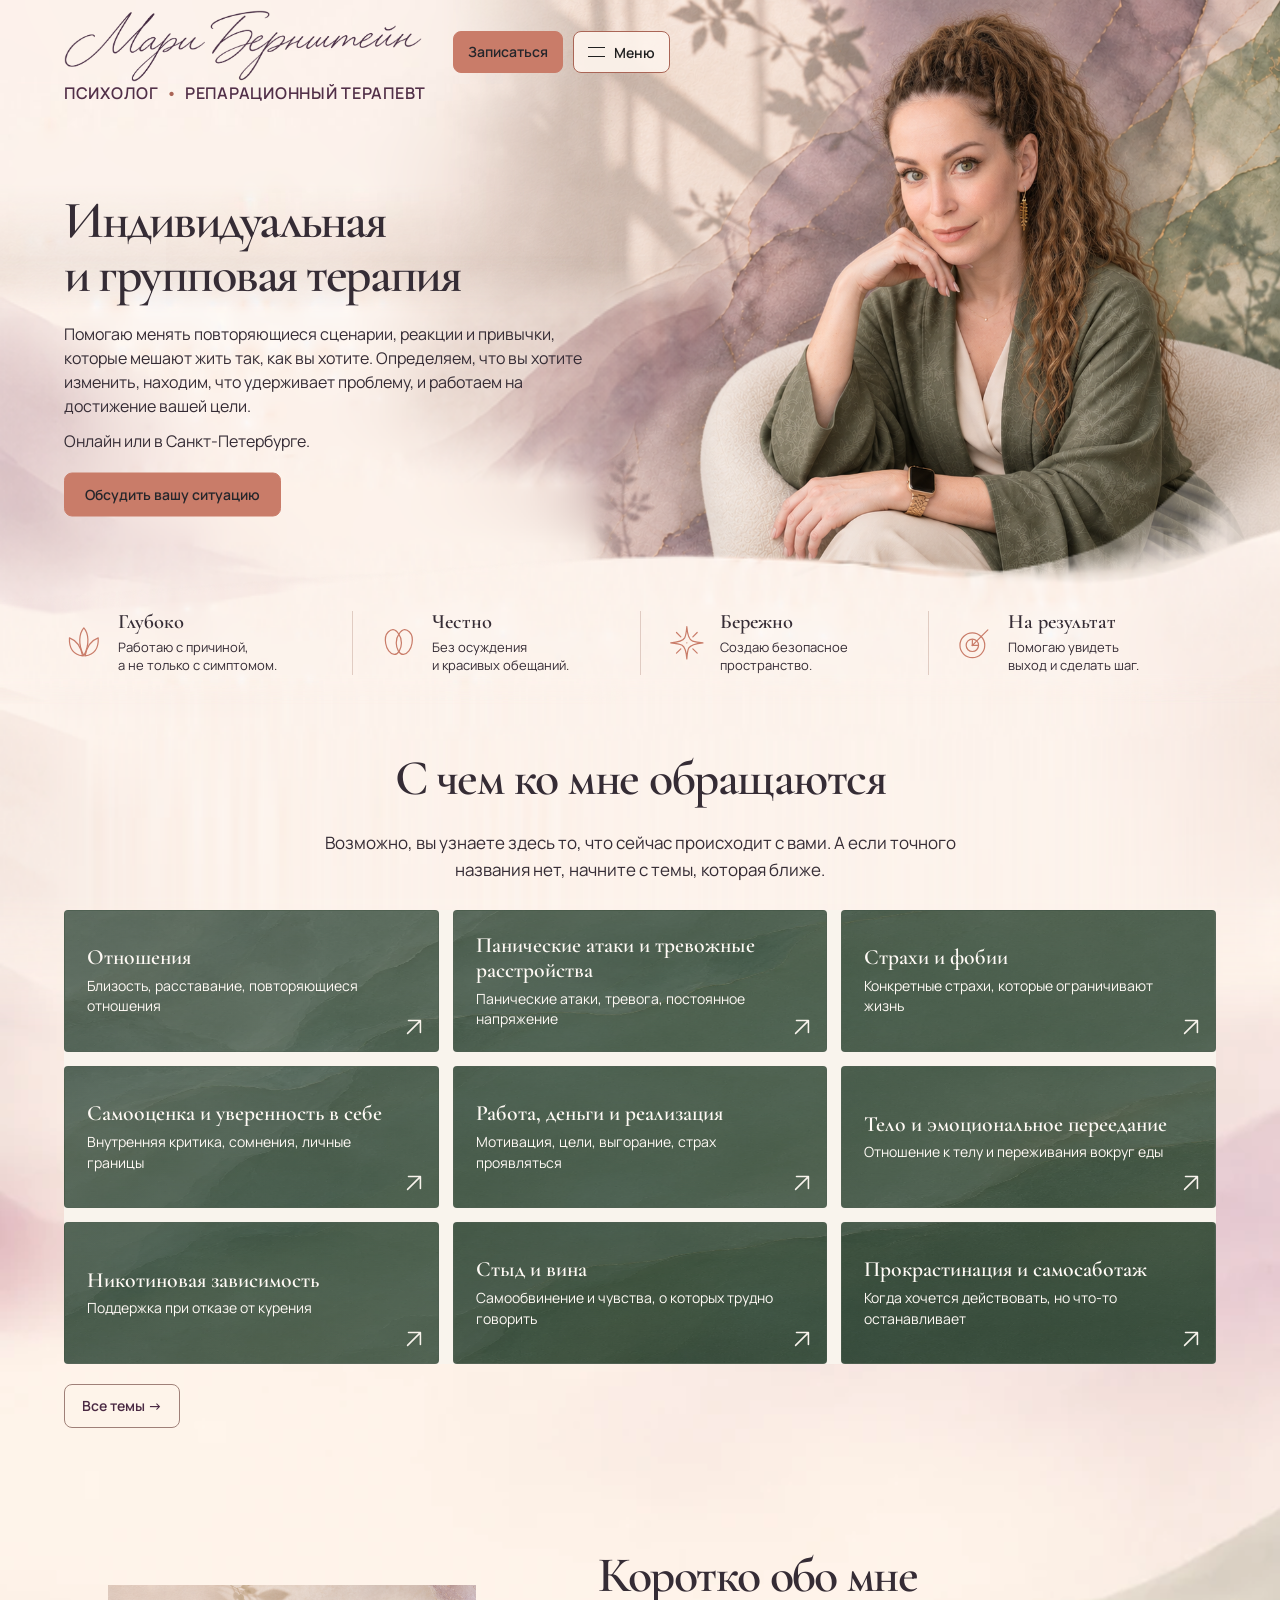
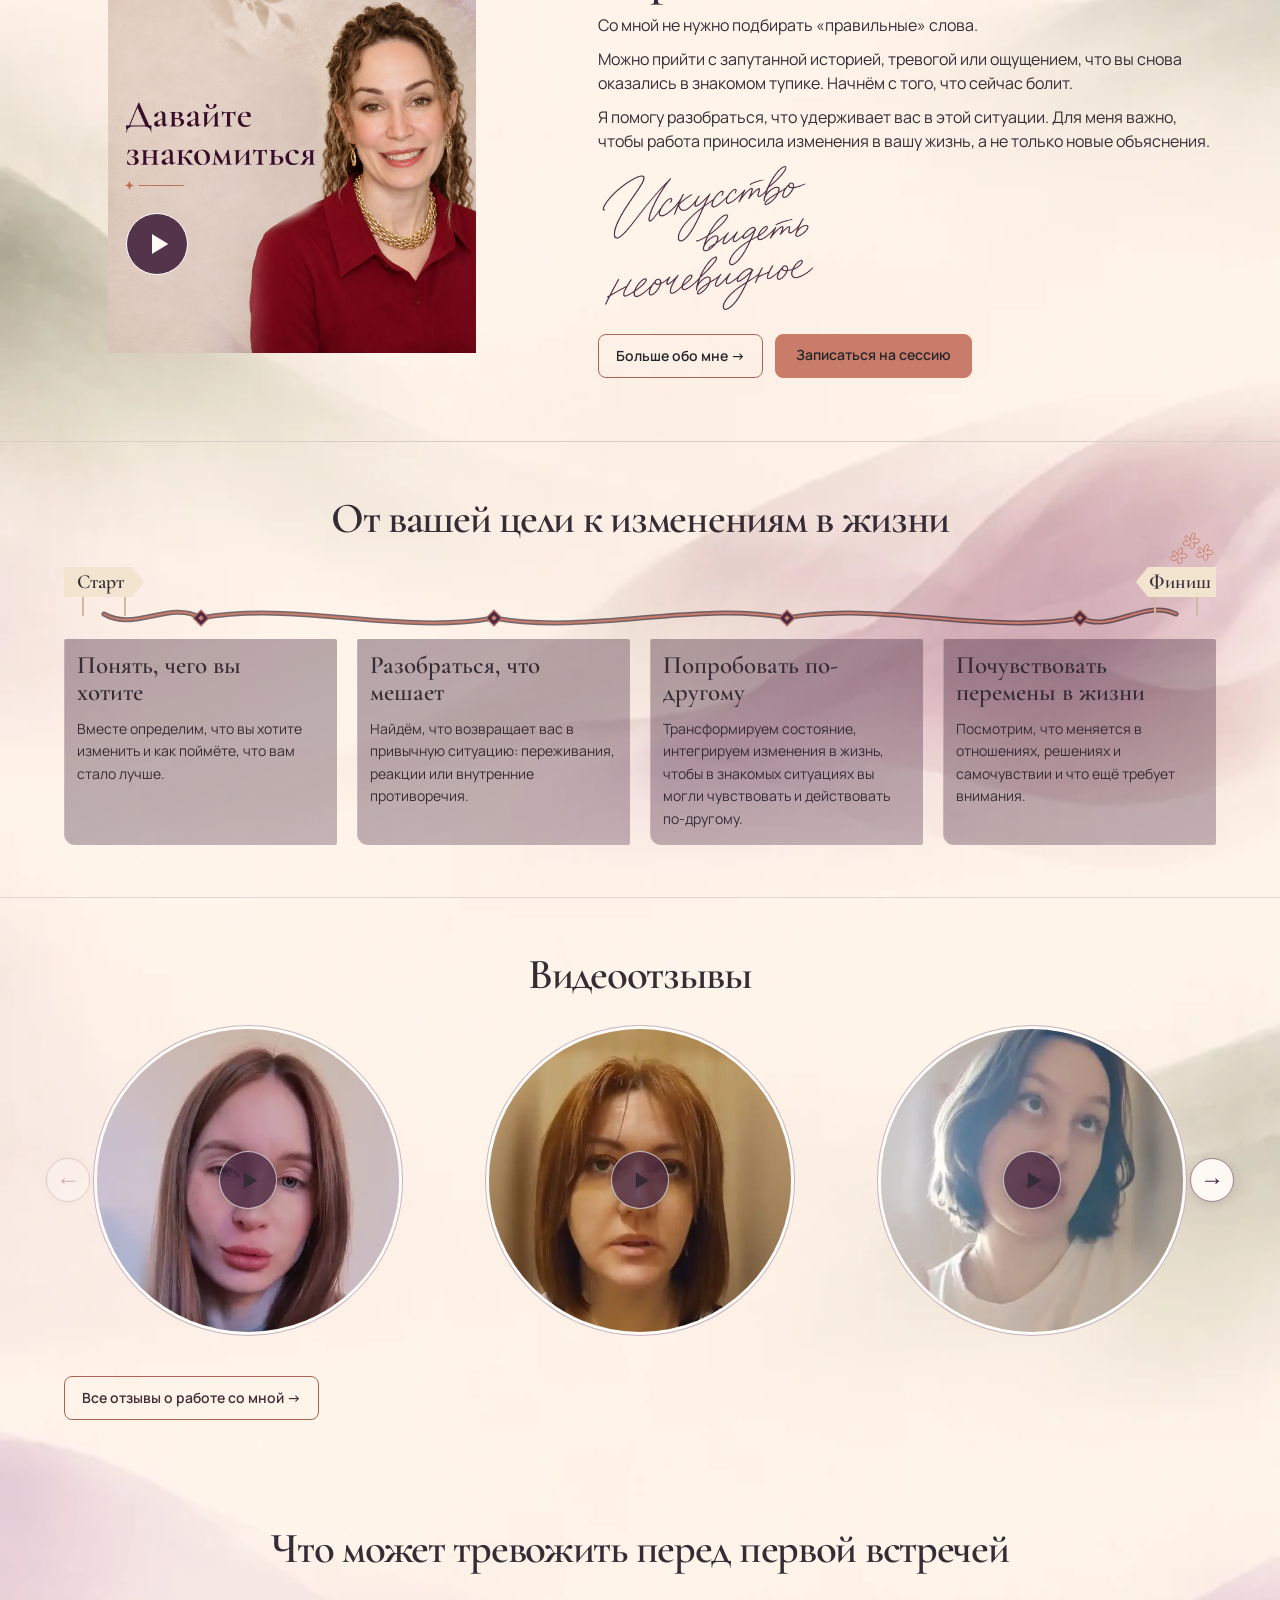
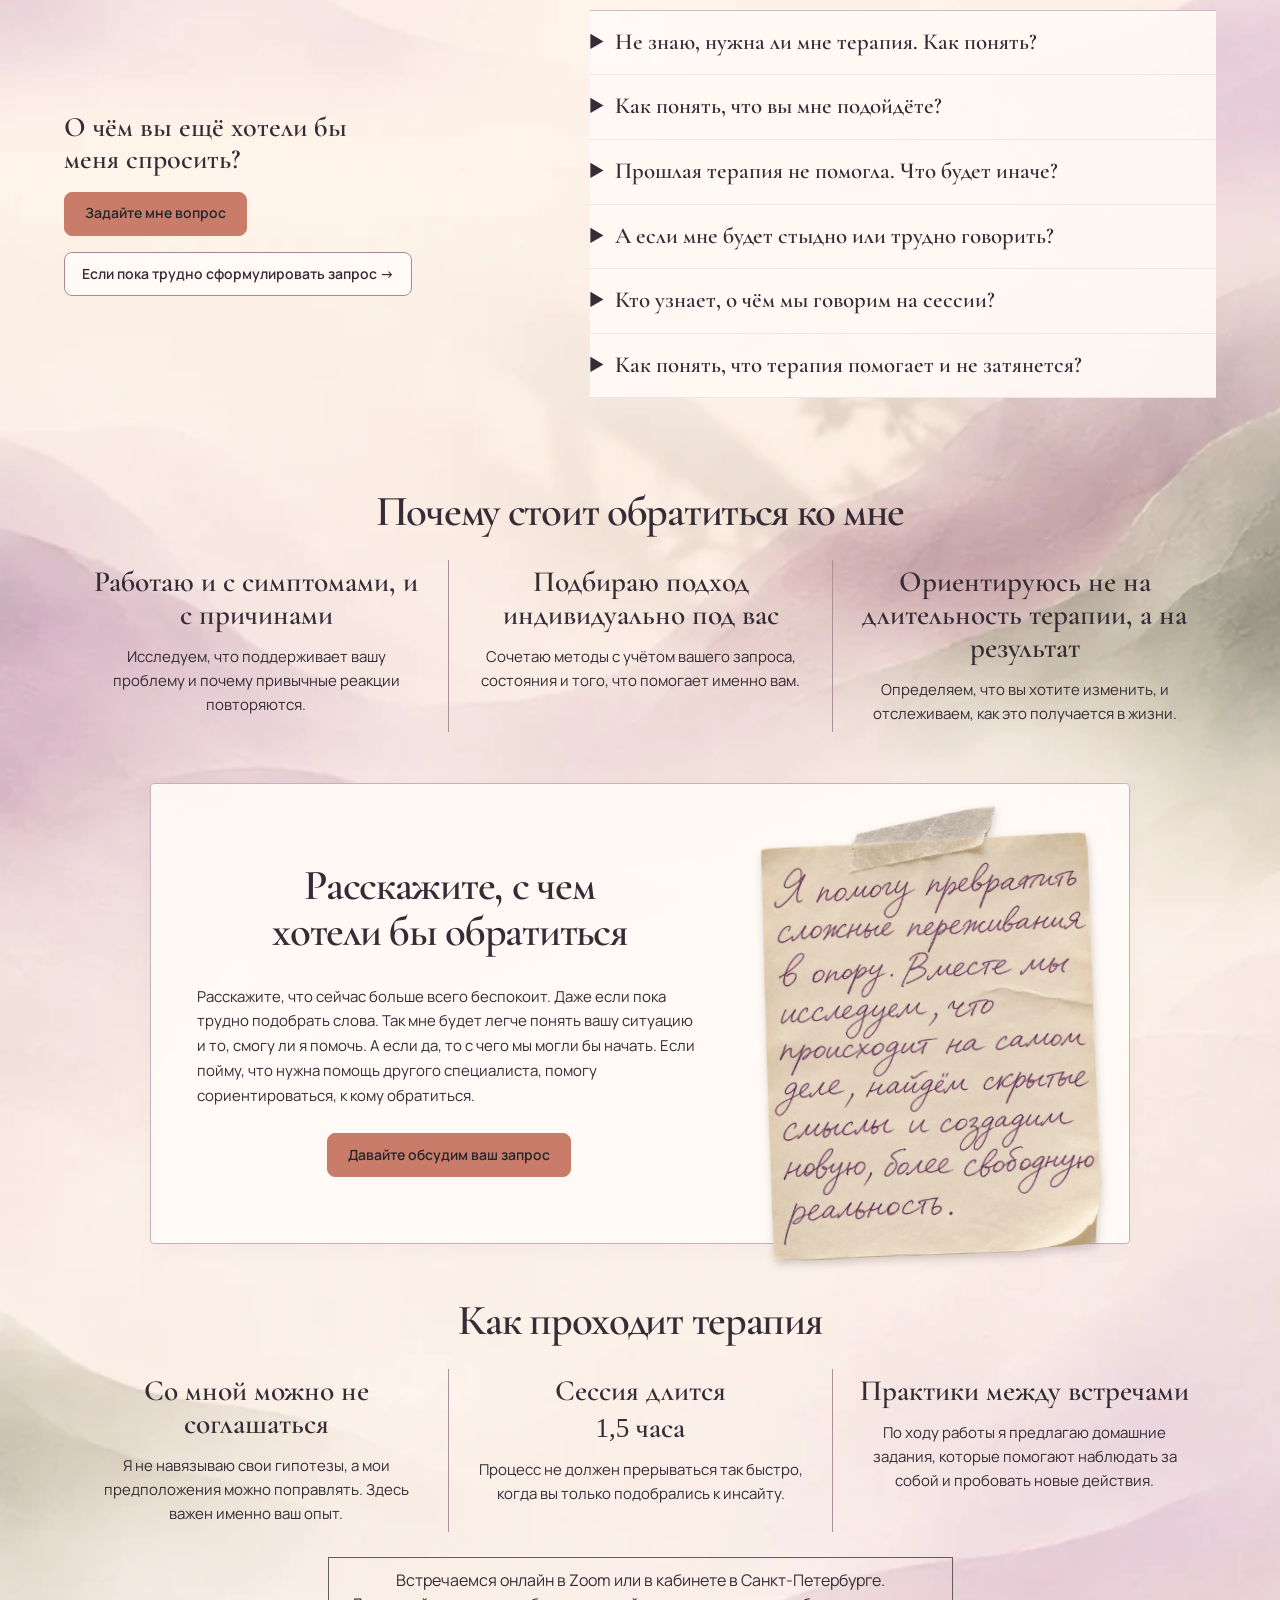
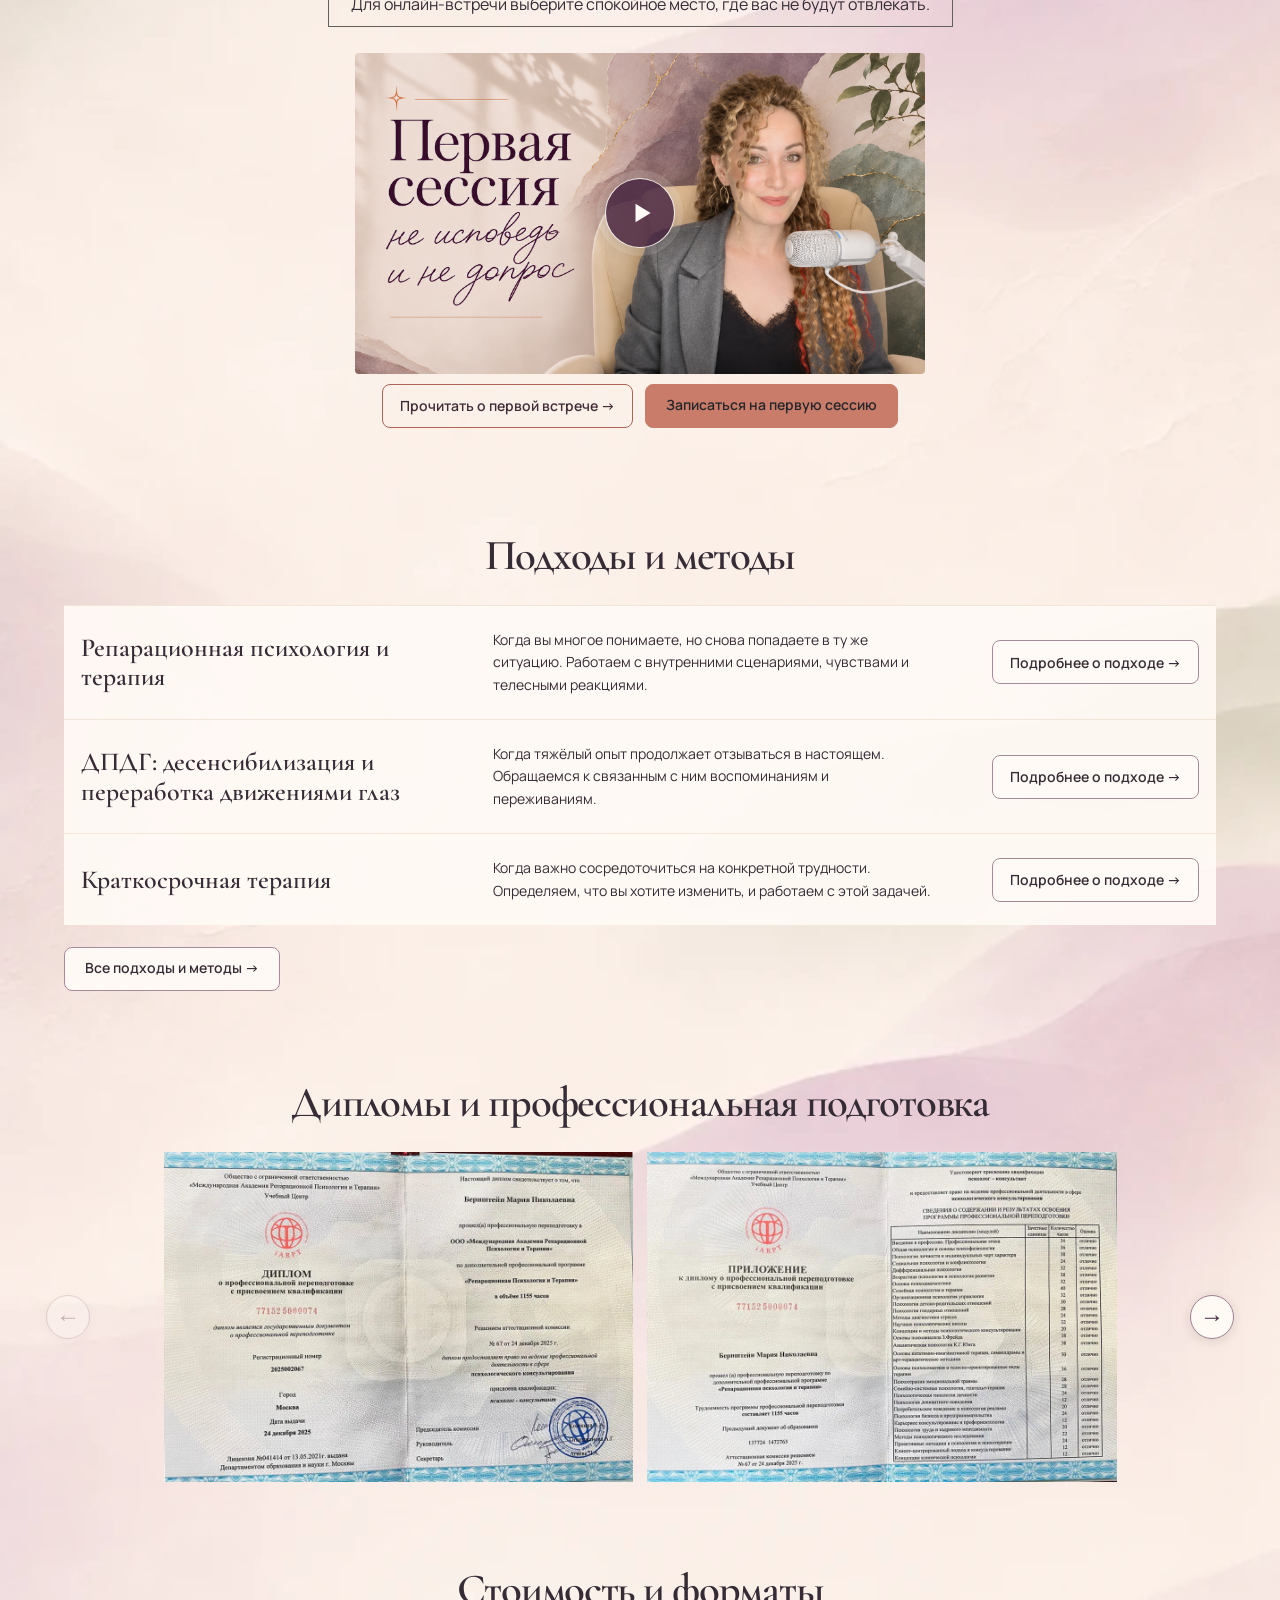
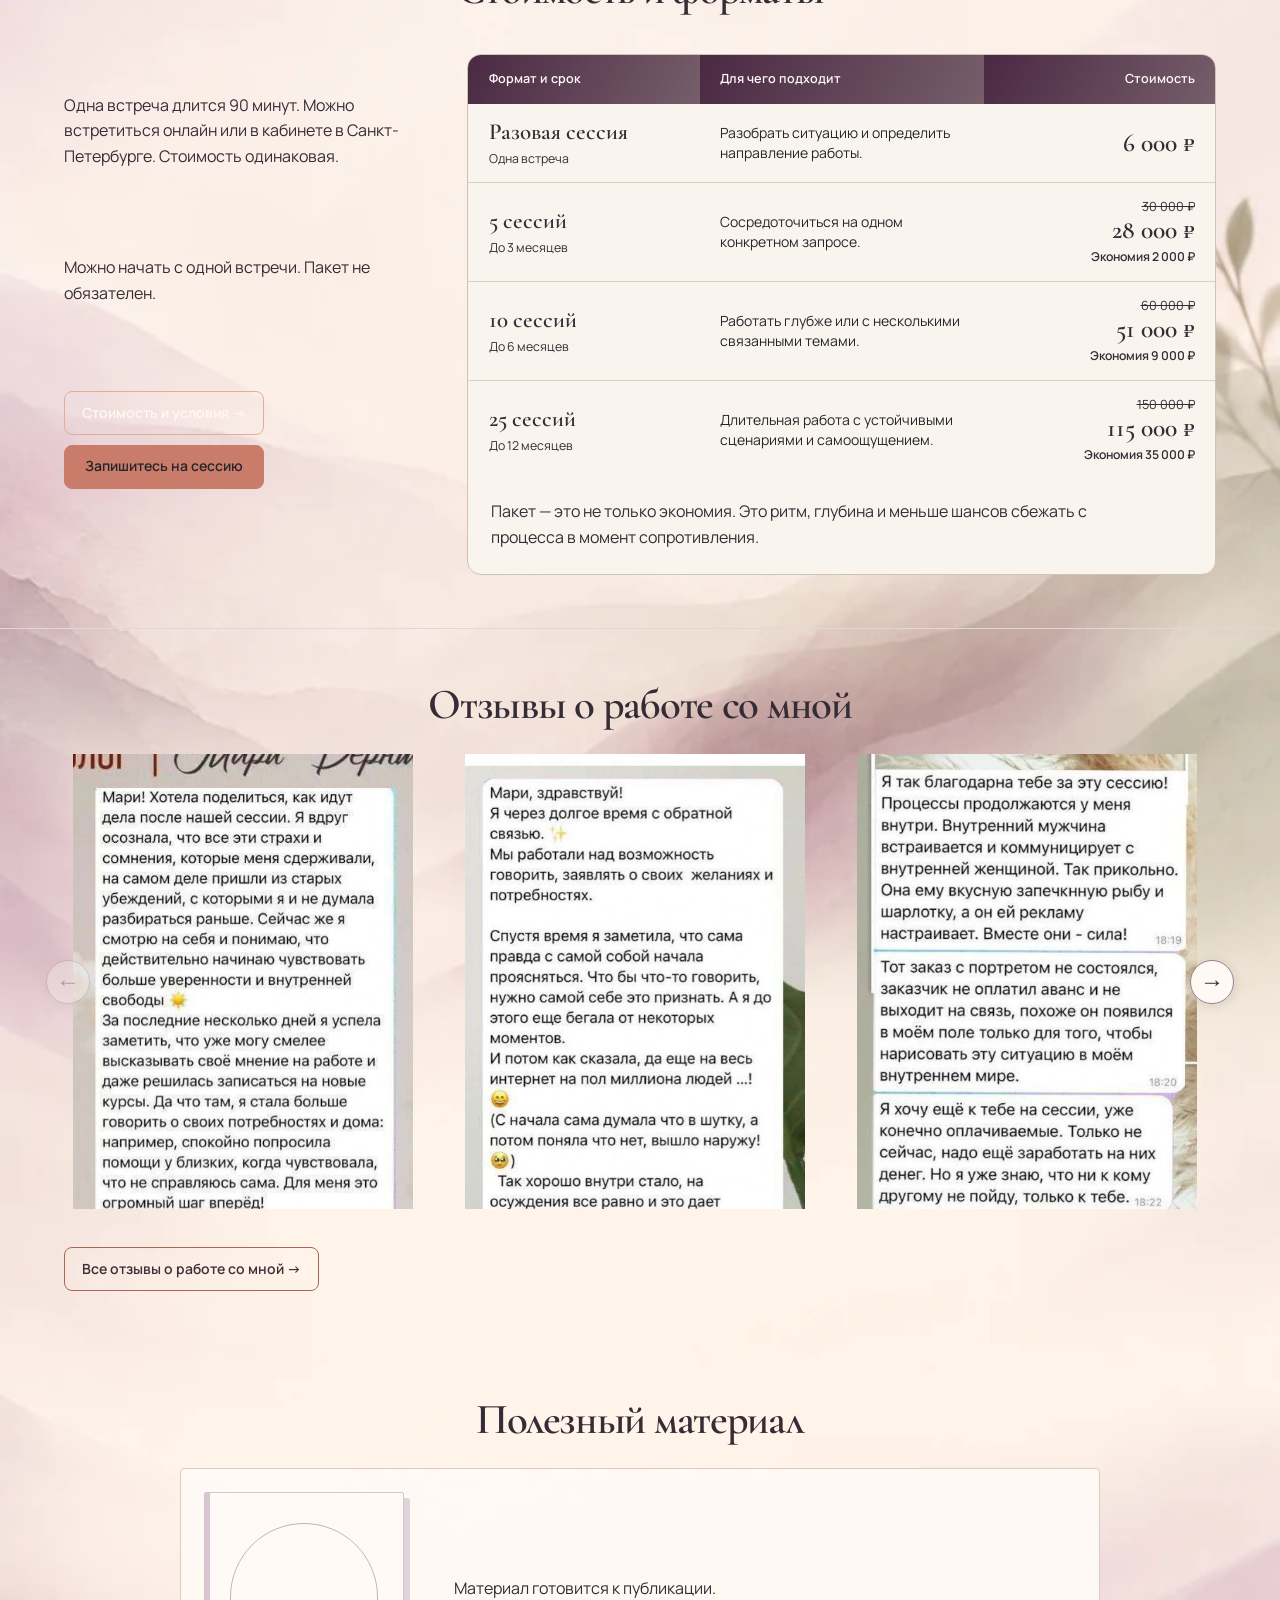
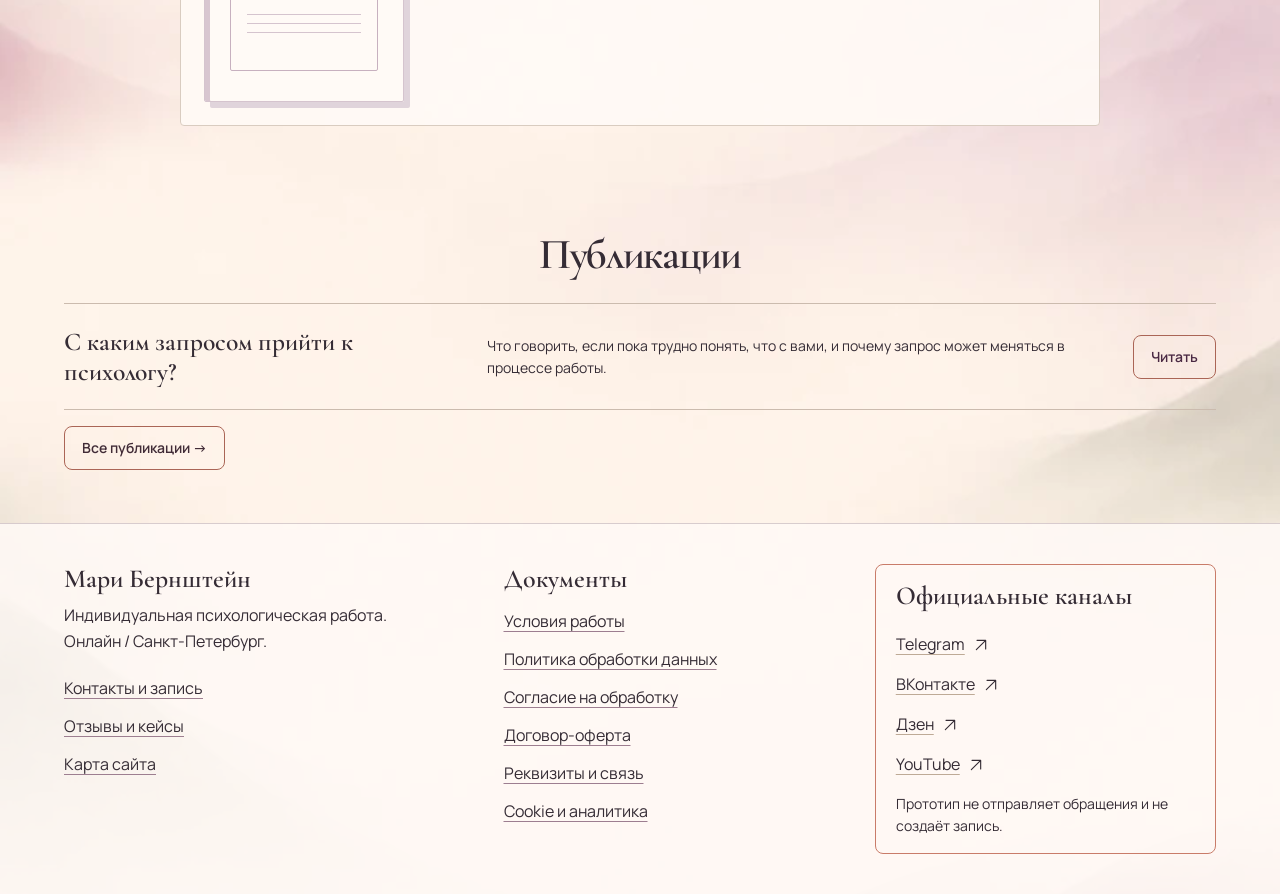
==== commit 9c1fa461: "Restore the four-across and two-by-two principles with equal caption lines" ====
--- a/v8/index.html
+++ b/v8/index.html
@@ -64,7 +64,7 @@
 .author-article p { margin-block: .85em; line-height: 1.6; }
 .author-article .article-origin { font-size: 1rem; }
 .about-inscription { display: block; width: clamp(158px, 17vw, 220px); max-width: 100%; height: auto; margin: 12px 0 16px; filter: brightness(0) saturate(100%) invert(19%) sepia(20%) saturate(880%) hue-rotate(265deg); }
-</style><link rel="stylesheet" href="shared.css?v=6e1f26f88a"><link rel="stylesheet" href="b.css?v=7d23c89909"><link rel="stylesheet" href="full-page.css?v=e78b6350be"><link rel="stylesheet" href="revision.css?v=7ae32bc8f4"><link rel="stylesheet" href="mari.css?v=c49551435d"><link rel="stylesheet" href="editorial-sections.css?v=dd3f2dc154"><link rel="stylesheet" href="media-gallery.css?v=3b1dcfa815"><link rel="stylesheet" href="brand-finish.css?v=d760eb44a3"><link rel="stylesheet" href="forms-layout.css?v=b716c99df7"><link rel="stylesheet" href="material-rhythm.css?v=2ca453d315"><link rel="stylesheet" href="journey.css?v=b9516cb867"><link rel="stylesheet" href="watercolor-background.css?v=fa908ebe9c97"></head><body class="concept-b concept-mari"><div id="app"><header class="site-header"><div class="header-inner shell"><strong>Мари Бернштейн</strong><a href="#native-contact">Стоимость и связь по поводу записи</a></div></header><main class="main"><section class="section"><div class="inside"><p>Психолог · репарационный терапевт</p><h1>Мари Бернштейн</h1><p>Индивидуальные консультации онлайн и в Санкт-Петербурге.</p><p>Это резерв чтения статического прототипа. Формы здесь ничего не отправляют.</p></div></section></main></div><section id="native-contact" class="native-fallback" aria-labelledby="reserve-title"><h2 id="reserve-title">Если форма не открывается</h2><p>Ничего не отправлено. Здесь указаны стоимость, порядок записи и проверенный контакт для согласования консультации.</p><table class="price-table"><tr><th>Формат</th><th>Полная стоимость</th></tr><tr><td>90 минут</td><td>6000 ₽</td></tr><tr><td>5 встреч</td><td>28 000 ₽</td></tr><tr><td>10 встреч</td><td>51 000 ₽</td></tr><tr><td>25 встреч</td><td>115 000 ₽</td></tr></table><p>Цена одинакова онлайн и очно. Одна встреча доступна отдельно. Время и формат согласуются до 100% предоплаты; затем запись подтверждается.</p><h3>Перенос и отмена</h3><p>За 24 часа или раньше: перенос или возврат по текущему правилу. Менее чем за 24 часа, встреча считается проведённой и оплачивается. Если Мари отменяет или переносит встречу менее чем за 24 часа, следующая встреча бесплатна.</p><p data-fallback-contact><a class="button quiet" href="https://t.me/MarusyaBern" target="_blank" rel="noopener" aria-label="Связаться по поводу записи в Telegram (откроется в новой вкладке)">Связаться по поводу записи в Telegram</a></p><p data-fallback-paused hidden>Сейчас новые запросы не принимаются.</p><p class="small">Внешняя ссылка открывает Telegram. Сообщение не отправляется автоматически и время не бронируется.</p></section><noscript><style>.native-fallback{display:block}</style></noscript><dialog id="flow-dialog" aria-labelledby="flow-title"><div class="dialog-header"><h2 id="flow-title"></h2><button type="button" data-close aria-label="Закрыть окно">×</button></div><div class="dialog-body" id="flow-body"></div></dialog><script>window.PROTOTYPE_VARIANT="A";window.PROTOTYPE_DATA={"pages":{"H01":{"id":"H01","name":"Главная","url":"/","parent":null,"children":[],"crumbs":["H01"],"planning_status":"LAUNCH","published":false},"H02":{"id":"H02","name":"Онлайн-консультация","url":"/psiholog-online/","parent":null,"children":[],"crumbs":["H01","H02"],"planning_status":"LAUNCH","published":false},"H23":{"id":"H23","name":"Как проходит сессия","url":"/kak-prohodit-sessiya/","parent":null,"children":[],"crumbs":["H01","H23"],"planning_status":"LAUNCH","published":false},"A02":{"id":"A02","name":"Стоимость и форматы","url":"/stoimost/","parent":null,"children":[],"crumbs":["H01","A02"],"planning_status":"LAUNCH","published":false},"H22":{"id":"H22","name":"Контакты и запись","url":"/kontakty/","parent":null,"children":[],"crumbs":["H01","H22"],"planning_status":"LAUNCH","published":false},"A04":{"id":"A04","name":"Условия работы и частые вопросы","url":"/usloviya-raboty/","parent":null,"children":[],"crumbs":["H01","A04"],"planning_status":"LAUNCH","published":false},"TOPICS":{"id":"TOPICS","name":"Темы терапии","url":"/temy/","parent":null,"children":["TG_REL","TG_ANX","TG_FEAR","TG_SELF","TG_WORK","TG_PARENT","TG_CHILD","TG_BODY","TG_EMO"],"crumbs":["H01","TOPICS"],"planning_status":"LAUNCH","published":false,"baseline_name":"С чем я работаю: все темы"},"TG_REL":{"id":"TG_REL","name":"Отношения","url":"/temy/otnosheniya/","parent":"TOPICS","children":["TP01","TP02","TP03","TP04","TP05","TP06","TP07","TP08","TP09","TP10"],"crumbs":["H01","TOPICS","TG_REL"],"planning_status":"LAUNCH","published":false},"TG_ANX":{"id":"TG_ANX","name":"Панические атаки и тревожные расстройства","url":"/temy/trevoga-i-stress/","parent":"TOPICS","children":["TP11","TP12"],"crumbs":["H01","TOPICS","TG_ANX"],"planning_status":"LAUNCH","published":false,"baseline_name":"Тревога и стресс"},"TG_FEAR":{"id":"TG_FEAR","name":"Страхи и фобии","url":"/temy/strahi-i-fobii/","parent":"TOPICS","children":["TP13","TP14","TP15","TP16","FEAR_AIR","FEAR_HEIGHT","FEAR_WATER","FEAR_SPIDER","FEAR_DARK","FEAR_MED","FEAR_CLOSED","FEAR_OPEN","FEAR_VOMIT","FEAR_DOG","FEAR_MICROBE","FEAR_DEATH"],"crumbs":["H01","TOPICS","TG_FEAR"],"planning_status":"LAUNCH","published":false},"TG_SELF":{"id":"TG_SELF","name":"Самооценка и уверенность в себе","url":"/temy/samoocenka/","parent":"TOPICS","children":["TP17","TP18","TP19"],"crumbs":["H01","TOPICS","TG_SELF"],"planning_status":"LAUNCH","published":false,"baseline_name":"Самооценка и отношение к себе"},"TG_WORK":{"id":"TG_WORK","name":"Работа, деньги и реализация","url":"/temy/rabota-dengi-realizaciya/","parent":"TOPICS","children":["TP20","TP21","TP22","TP23","TP24","TP25","TP26"],"crumbs":["H01","TOPICS","TG_WORK"],"planning_status":"LAUNCH","published":false},"TG_PARENT":{"id":"TG_PARENT","name":"Отношения с родителями и сепарация","url":"/temy/roditeli-i-separaciya/","parent":"TOPICS","children":["TP27","TP28","TP29"],"crumbs":["H01","TOPICS","TG_PARENT"],"planning_status":"LAUNCH","published":false},"TG_CHILD":{"id":"TG_CHILD","name":"Материнство и отношения с детьми","url":"/temy/roditelstvo/","parent":"TOPICS","children":["TP30","TP31","TP32"],"crumbs":["H01","TOPICS","TG_CHILD"],"planning_status":"LAUNCH","published":false,"baseline_name":"Материнство и отношения с детьми"},"TG_BODY":{"id":"TG_BODY","name":"Тело и эмоциональное переедание","url":"/temy/telo-eda-privychki/","parent":"TOPICS","children":["TP33","TP34","TP35","TP36"],"crumbs":["H01","TOPICS","TG_BODY"],"baseline_name":"Тело, еда и привычки","planning_status":"LAUNCH","published":false},"TG_EMO":{"id":"TG_EMO","name":"Чувства, утраты и жизненные ориентиры","url":"/temy/chuvstva-i-poteri/","parent":"TOPICS","children":["TP37","TP38","TP39","TP40","TP41","TP42","TP43","TP44","TP45","TP46"],"crumbs":["H01","TOPICS","TG_EMO"],"planning_status":"LAUNCH","published":false,"baseline_name":"Чувства, потери и внутреннее состояние"},"TP01":{"id":"TP01","name":"Расставание и развод","url":"/temy/rasstavanie/","parent":"TG_REL","children":[],"crumbs":["H01","TOPICS","TG_REL","TP01"],"planning_status":"LAUNCH","published":false},"TP02":{"id":"TP02","name":"Эмоциональная зависимость","url":"/temy/emocionalnaya-zavisimost/","parent":"TG_REL","children":[],"crumbs":["H01","TOPICS","TG_REL","TP02"],"planning_status":"LAUNCH","published":false},"TP03":{"id":"TP03","name":"Созависимость","url":"/temy/sozavisimost/","parent":"TG_REL","children":[],"crumbs":["H01","TOPICS","TG_REL","TP03"],"planning_status":"LAUNCH","published":false},"TP05":{"id":"TP05","name":"Измена и предательство в отношениях","url":"/temy/izmena/","parent":"TG_REL","children":[],"crumbs":["H01","TOPICS","TG_REL","TP05"],"planning_status":"LAUNCH","published":false},"TP06":{"id":"TP06","name":"Ревность","url":"/temy/revnost/","parent":"TG_REL","children":[],"crumbs":["H01","TOPICS","TG_REL","TP06"],"planning_status":"LAUNCH","published":false},"TP07":{"id":"TP07","name":"Личные границы и конфликты","url":"/temy/konflikty-i-granicy/","parent":"TG_REL","children":[],"crumbs":["H01","TOPICS","TG_REL","TP07"],"planning_status":"LAUNCH","published":false},"TP08":{"id":"TP08","name":"Страх близости и недоступные партнёры","url":"/temy/blizost-i-nedostupnye-partnery/","parent":"TG_REL","children":[],"crumbs":["H01","TOPICS","TG_REL","TP08"],"planning_status":"LAUNCH","published":false},"TP11":{"id":"TP11","name":"Панические атаки","url":"/temy/panicheskie-perezhivaniya/","parent":"TG_ANX","children":[],"crumbs":["H01","TOPICS","TG_ANX","TP11"],"planning_status":"LAUNCH","published":false,"baseline_name":"Панические атаки и страх повторения"},"TP13":{"id":"TP13","name":"Страх вождения","url":"/temy/strah-vozhdeniya/","parent":"TG_FEAR","children":[],"crumbs":["H01","TOPICS","TG_FEAR","TP13"],"planning_status":"LAUNCH","published":false},"TP14":{"id":"TP14","name":"Страх стоматолога","url":"/temy/strah-stomatologa/","parent":"TG_FEAR","children":[],"crumbs":["H01","TOPICS","TG_FEAR","TP14"],"planning_status":"LAUNCH","published":false},"TP15":{"id":"TP15","name":"Страх публичных выступлений","url":"/temy/strah-vystupleniy/","parent":"TG_FEAR","children":[],"crumbs":["H01","TOPICS","TG_FEAR","TP15"],"planning_status":"LAUNCH","published":false},"TP16":{"id":"TP16","name":"Страх общения и социальной оценки","url":"/temy/strah-obshcheniya/","parent":"TG_FEAR","children":[],"crumbs":["H01","TOPICS","TG_FEAR","TP16"],"planning_status":"LAUNCH","published":false},"TP17":{"id":"TP17","name":"Внутренний критик и самокритика","url":"/temy/vnutrenniy-kritik/","parent":"TG_SELF","children":[],"crumbs":["H01","TOPICS","TG_SELF","TP17"],"planning_status":"LAUNCH","published":false},"TP18":{"id":"TP18","name":"Синдром самозванца","url":"/temy/sindrom-samozvanca/","parent":"TG_SELF","children":[],"crumbs":["H01","TOPICS","TG_SELF","TP18"],"planning_status":"LAUNCH","published":false},"TP19":{"id":"TP19","name":"Потеря себя и жизненных ориентиров","url":"/temy/poterya-sebya/","parent":"TG_SELF","children":[],"crumbs":["H01","TOPICS","TG_SELF","TP19"],"planning_status":"LAUNCH","published":false,"presentation_parent":"TG_EMO"},"TP23":{"id":"TP23","name":"Выгорание и перегрузка","url":"/temy/vygoranie/","parent":"TG_WORK","children":[],"crumbs":["H01","TOPICS","TG_WORK","TP23"],"planning_status":"LAUNCH","published":false},"TP24":{"id":"TP24","name":"Прокрастинация и самосаботаж","url":"/temy/prokrastinaciya/","parent":"TG_WORK","children":[],"crumbs":["H01","TOPICS","TG_WORK","TP24"],"planning_status":"LAUNCH","published":false},"TP28":{"id":"TP28","name":"Сепарация от родителей","url":"/temy/separaciya/","parent":"TG_PARENT","children":[],"crumbs":["H01","TOPICS","TG_PARENT","TP28"],"planning_status":"LAUNCH","published":false,"baseline_name":"Сепарация взрослого ребёнка"},"TP29":{"id":"TP29","name":"Когда взрослый ребёнок начинает жить отдельно","url":"/temy/vzroslyy-rebenok/","parent":"TG_PARENT","children":[],"crumbs":["H01","TOPICS","TG_PARENT","TP29"],"planning_status":"LAUNCH","published":false,"baseline_name":"Когда взрослый ребёнок отделяется","presentation_parent":"TG_CHILD"},"TP30":{"id":"TP30","name":"Срываюсь и кричу на ребёнка","url":"/temy/sryvy-na-rebenka/","parent":"TG_CHILD","children":[],"crumbs":["H01","TOPICS","TG_CHILD","TP30"],"planning_status":"LAUNCH","published":false},"TP33":{"id":"TP33","name":"Эмоциональное переедание","url":"/temy/emocionalnoe-pereedanie/","parent":"TG_BODY","children":[],"crumbs":["H01","TOPICS","TG_BODY","TP33"],"planning_status":"LAUNCH","published":false},"TP40":{"id":"TP40","name":"Гнев и раздражение","url":"/temy/gnev-i-razdrazhenie/","parent":"TG_EMO","children":[],"crumbs":["H01","TOPICS","TG_EMO","TP40"],"planning_status":"LAUNCH","published":false},"TP42":{"id":"TP42","name":"Одиночество","url":"/temy/odinochestvo/","parent":"TG_EMO","children":[],"crumbs":["H01","TOPICS","TG_EMO","TP42"],"planning_status":"LAUNCH","published":false},"TP43":{"id":"TP43","name":"Горе и утрата","url":"/temy/gore-i-utrata/","parent":"TG_EMO","children":[],"crumbs":["H01","TOPICS","TG_EMO","TP43"],"planning_status":"LAUNCH","published":false},"TP44":{"id":"TP44","name":"Бессилие, пустота и упадок сил","url":"/temy/bessilie-i-pustota/","parent":"TG_EMO","children":[],"crumbs":["H01","TOPICS","TG_EMO","TP44"],"planning_status":"LAUNCH","published":false},"TP45":{"id":"TP45","name":"ПТСР, кПТСР и последствия травмы","url":"/temy/travmaticheskie-perezhivaniya/","parent":"TG_EMO","children":[],"crumbs":["H01","TOPICS","TG_EMO","TP45"],"planning_status":"LAUNCH","published":false,"baseline_name":"Травматические переживания"},"FEAR_AIR":{"id":"FEAR_AIR","name":"Страх полётов / аэрофобия","url":"/temy/aerofobiya/","parent":"TG_FEAR","children":[],"crumbs":["H01","TOPICS","TG_FEAR","FEAR_AIR"],"planning_status":"LAUNCH","published":false},"FEAR_HEIGHT":{"id":"FEAR_HEIGHT","name":"Страх высоты","url":"/temy/strah-vysoty/","parent":"TG_FEAR","children":[],"crumbs":["H01","TOPICS","TG_FEAR","FEAR_HEIGHT"],"planning_status":"LAUNCH","published":false},"FEAR_SPIDER":{"id":"FEAR_SPIDER","name":"Страх пауков","url":"/temy/strah-paukov/","parent":"TG_FEAR","children":[],"crumbs":["H01","TOPICS","TG_FEAR","FEAR_SPIDER"],"planning_status":"LAUNCH","published":false},"FEAR_VOMIT":{"id":"FEAR_VOMIT","name":"Страх рвоты","url":"/temy/strah-rvoty/","parent":"TG_FEAR","children":[],"crumbs":["H01","TOPICS","TG_FEAR","FEAR_VOMIT"],"planning_status":"LAUNCH","published":false},"A01":{"id":"A01","name":"Как я работаю: подходы и методы","url":"/podhod/","parent":null,"children":["M01","M02","M05"],"crumbs":["H01","A01"],"planning_status":"LAUNCH","published":false},"M01":{"id":"M01","name":"Репарационная психология и терапия","url":"/podhod/arpt/","parent":"A01","children":[],"crumbs":["H01","A01","M01"],"planning_status":"LAUNCH","published":false,"baseline_name":"АРПТ: репарационная работа"},"M02":{"id":"M02","name":"ДПДГ: десенсибилизация и переработка движениями глаз","url":"/podhod/dpdg/","parent":"A01","children":[],"crumbs":["H01","A01","M02"],"planning_status":"LAUNCH","published":false,"baseline_name":"ДПДГ"},"M05":{"id":"M05","name":"Краткосрочная терапия","url":"/podhod/kratkosrochnaya-rabota/","parent":"A01","children":[],"crumbs":["H01","A01","M05"],"planning_status":"LAUNCH","published":false,"baseline_name":"Краткосрочная терапия"},"H21":{"id":"H21","name":"Обо мне","url":"/o-mne/","parent":null,"children":[],"crumbs":["H01","H21"],"planning_status":"LAUNCH","published":false},"A05":{"id":"A05","name":"Отзывы и кейсы","url":"/otzyvy/","parent":null,"children":[],"crumbs":["H01","A05"],"planning_status":"LAUNCH","published":false},"A07":{"id":"A07","name":"Блог","url":"/stati/","parent":null,"children":[],"crumbs":["H01","A07"],"planning_status":"LAUNCH","published":false},"L01":{"id":"L01","name":"Политика обработки персональных данных","url":"/privacy/","parent":null,"children":[],"crumbs":["H01","L01"],"planning_status":"LAUNCH","published":false},"L02":{"id":"L02","name":"Согласие на обработку данных","url":"/consent/","parent":null,"children":[],"crumbs":["H01","L02"],"planning_status":"LAUNCH","published":false},"L04":{"id":"L04","name":"Договор-оферта","url":"/offer-consultations/","parent":null,"children":[],"crumbs":["H01","L04"],"planning_status":"LAUNCH","published":false,"baseline_name":"Договор / оферта на индивидуальные услуги"},"L05":{"id":"L05","name":"Реквизиты и связь","url":"/rekvizity/","parent":null,"children":[],"crumbs":["H01","L05"],"planning_status":"LAUNCH","published":false,"baseline_name":"Сведения об исполнителе и обращения"},"L06":{"id":"L06","name":"Cookie и настройки аналитики","url":"/cookies/","parent":null,"children":[],"crumbs":["H01","L06"],"planning_status":"LAUNCH","published":false},"SITEMAP":{"id":"SITEMAP","name":"Карта сайта","url":"/karta-sayta/","parent":null,"children":[],"crumbs":["H01","SITEMAP"],"planning_status":"LAUNCH","published":false},"FEAR_DEATH":{"id":"FEAR_DEATH","name":"Страх смерти","url":"/temy/strah-smerti/","parent":"TG_FEAR","children":[],"crumbs":["H01","TOPICS","TG_FEAR","FEAR_DEATH"],"planning_status":"LAUNCH","published":false},"TP36":{"id":"TP36","name":"Психологическая поддержка отказа от курения","url":"/temy/otkaz-ot-kureniya/","parent":"TG_BODY","children":[],"crumbs":["H01","TOPICS","TG_BODY","TP36"],"baseline_status":"OPTIONAL","prototype_status":"LAUNCH_CANDIDATE_BY_OWNER_REQUEST","planning_status":"OPTIONAL","published":false},"TP37":{"id":"TP37","name":"Чувство вины","url":"/temy/chuvstvo-viny/","parent":"TG_EMO","children":[],"crumbs":["H01","TOPICS","TG_EMO","TP37"],"baseline_status":"OPTIONAL","prototype_status":"LAUNCH_CANDIDATE_BY_OWNER_REQUEST","planning_status":"OPTIONAL","published":false},"TP38":{"id":"TP38","name":"Стыд","url":"/temy/styd/","parent":"TG_EMO","children":[],"crumbs":["H01","TOPICS","TG_EMO","TP38"],"baseline_status":"OPTIONAL","prototype_status":"LAUNCH_CANDIDATE_BY_OWNER_REQUEST","planning_status":"OPTIONAL","published":false},"TP04":{"id":"TP04","name":"Повторяющийся выбор партнёров","url":"/temy/vybor-partnerov/","parent":"TG_REL","children":[],"crumbs":["H01","TOPICS","TG_REL","TP04"],"planning_status":"OPTIONAL","published":false},"TP09":{"id":"TP09","name":"Здоровые отношения","url":"/temy/zdorovye-otnosheniya/","parent":"TG_REL","children":[],"crumbs":["H01","TOPICS","TG_REL","TP09"],"planning_status":"OPTIONAL","published":false},"TP10":{"id":"TP10","name":"Сексуальность в индивидуальной работе","url":"/temy/seksualnost/","parent":"TG_REL","children":[],"crumbs":["H01","TOPICS","TG_REL","TP10"],"planning_status":"OPTIONAL","published":false},"TP12":{"id":"TP12","name":"Повторяющиеся тревожные мысли","url":"/temy/trevozhnye-mysli/","parent":"TG_ANX","children":[],"crumbs":["H01","TOPICS","TG_ANX","TP12"],"planning_status":"OPTIONAL","published":false},"TP20":{"id":"TP20","name":"Отношения с деньгами","url":"/temy/otnosheniya-s-dengami/","parent":"TG_WORK","children":[],"crumbs":["H01","TOPICS","TG_WORK","TP20"],"planning_status":"OPTIONAL","published":false},"TP21":{"id":"TP21","name":"Финансовый потолок и страх успеха","url":"/temy/finansovyy-potolok/","parent":"TG_WORK","children":[],"crumbs":["H01","TOPICS","TG_WORK","TP21"],"planning_status":"OPTIONAL","published":false},"TP22":{"id":"TP22","name":"Страх проявляться и продавать","url":"/temy/strah-proyavlyatsya/","parent":"TG_WORK","children":[],"crumbs":["H01","TOPICS","TG_WORK","TP22"],"planning_status":"OPTIONAL","published":false},"TP25":{"id":"TP25","name":"Мотивация, цели и профессиональная реализация","url":"/temy/celi-i-realizaciya/","parent":"TG_WORK","children":[],"crumbs":["H01","TOPICS","TG_WORK","TP25"],"planning_status":"OPTIONAL","published":false,"baseline_name":"Цели и профессиональная реализация"},"TP26":{"id":"TP26","name":"Поиск смысла и предназначения","url":"/temy/smysl-i-prednaznachenie/","parent":"TG_WORK","children":[],"crumbs":["H01","TOPICS","TG_WORK","TP26"],"planning_status":"OPTIONAL","published":false},"TP27":{"id":"TP27","name":"Отношения с матерью и отцом","url":"/temy/otnosheniya-s-roditelyami/","parent":"TG_PARENT","children":[],"crumbs":["H01","TOPICS","TG_PARENT","TP27"],"planning_status":"OPTIONAL","published":false},"TP31":{"id":"TP31","name":"Материнская перегрузка и выгорание","url":"/temy/materinskaya-peregruzka/","parent":"TG_CHILD","children":[],"crumbs":["H01","TOPICS","TG_CHILD","TP31"],"planning_status":"OPTIONAL","published":false},"TP32":{"id":"TP32","name":"Переживания после рождения ребёнка","url":"/temy/posle-rozhdeniya-rebenka/","parent":"TG_CHILD","children":[],"crumbs":["H01","TOPICS","TG_CHILD","TP32"],"planning_status":"OPTIONAL","published":false},"TP34":{"id":"TP34","name":"Отношение к своему телу","url":"/temy/otnoshenie-k-telu/","parent":"TG_BODY","children":[],"crumbs":["H01","TOPICS","TG_BODY","TP34"],"planning_status":"OPTIONAL","published":false},"TP35":{"id":"TP35","name":"Психосоматика и телесные проявления","url":"/temy/psihosomatika/","parent":"TG_BODY","children":[],"crumbs":["H01","TOPICS","TG_BODY","TP35"],"planning_status":"OPTIONAL","published":false},"TP39":{"id":"TP39","name":"Обида","url":"/temy/obida/","parent":"TG_EMO","children":[],"crumbs":["H01","TOPICS","TG_EMO","TP39"],"planning_status":"OPTIONAL","published":false},"TP41":{"id":"TP41","name":"Зависть","url":"/temy/zavist/","parent":"TG_EMO","children":[],"crumbs":["H01","TOPICS","TG_EMO","TP41"],"planning_status":"OPTIONAL","published":false},"TP46":{"id":"TP46","name":"Длительная разлука и неопределённость","url":"/temy/razluka-i-neopredelennost/","parent":"TG_EMO","children":[],"crumbs":["H01","TOPICS","TG_EMO","TP46"],"planning_status":"OPTIONAL","published":false},"FEAR_WATER":{"id":"FEAR_WATER","name":"Страх воды","url":"/temy/strah-vody/","parent":"TG_FEAR","children":[],"crumbs":["H01","TOPICS","TG_FEAR","FEAR_WATER"],"planning_status":"HOLD","published":false},"FEAR_DARK":{"id":"FEAR_DARK","name":"Страх темноты","url":"/temy/strah-temnoty/","parent":"TG_FEAR","children":[],"crumbs":["H01","TOPICS","TG_FEAR","FEAR_DARK"],"planning_status":"HOLD","published":false},"FEAR_MED":{"id":"FEAR_MED","name":"Страх врачей, уколов и крови","url":"/temy/strah-vrachey/","parent":"TG_FEAR","children":[],"crumbs":["H01","TOPICS","TG_FEAR","FEAR_MED"],"planning_status":"OPTIONAL","published":false},"FEAR_CLOSED":{"id":"FEAR_CLOSED","name":"Замкнутые пространства","url":"/temy/zamknutye-prostranstva/","parent":"TG_FEAR","children":[],"crumbs":["H01","TOPICS","TG_FEAR","FEAR_CLOSED"],"planning_status":"HOLD","published":false},"FEAR_OPEN":{"id":"FEAR_OPEN","name":"Страх выйти из дома и открытых мест","url":"/temy/otkrytye-mesta/","parent":"TG_FEAR","children":[],"crumbs":["H01","TOPICS","TG_FEAR","FEAR_OPEN"],"planning_status":"HOLD","published":false},"FEAR_DOG":{"id":"FEAR_DOG","name":"Страх собак","url":"/temy/strah-sobak/","parent":"TG_FEAR","children":[],"crumbs":["H01","TOPICS","TG_FEAR","FEAR_DOG"],"planning_status":"OPTIONAL","published":false},"FEAR_MICROBE":{"id":"FEAR_MICROBE","name":"Страх микробов и заражения","url":"/temy/strah-zarazheniya/","parent":"TG_FEAR","children":[],"crumbs":["H01","TOPICS","TG_FEAR","FEAR_MICROBE"],"planning_status":"HOLD","published":false},"L03":{"id":"L03","name":"Согласие на информационные/рекламные сообщения","url":"/marketing-consent/","parent":null,"children":[],"crumbs":["H01","L03"],"planning_status":"OPTIONAL","published":false},"REQUEST_GUIDE":{"id":"REQUEST_GUIDE","name":"С каким запросом прийти к психологу?","url":null,"parent":"A07","children":[],"crumbs":["H01","A07","REQUEST_GUIDE"],"planning_status":"DRAFT","published":false,"seo_owner":null}},"groups":["TG_REL","TG_ANX","TG_FEAR","TG_SELF","TG_WORK","TG_PARENT","TG_CHILD","TG_BODY","TG_EMO"],"ui":{"BOOK_ENTRY":"Записаться на сессию","BOOK_SUBMIT":"Отправить заявку","BOOK_CONTACT_TITLE":"Как с вами связаться?","NAME_LABEL":"Как к вам обращаться?","BOOK_REVIEW_TITLE":"Проверьте перед отправкой","FORM_BACK":"Назад","FORM_CLOSE":"Закрыть","BOOK_SUCCESS":"Спасибо! Мы напишем вам, чтобы подобрать время сессии.","BOOK_BEFORE_SUBMIT":"Мы напишем вам, чтобы подобрать время сессии.","QUESTION_ENTRY":"Задать вопрос Мари","QUESTION_SUBMIT":"Отправить вопрос","QUESTION_TITLE":"Ваш вопрос Мари","QUESTION_CONTACT_TITLE":"Куда ответить?","QUESTION_REVIEW_TITLE":"Проверьте вопрос перед отправкой","QUESTION_BEFORE_CONTACT":"Контакт нужен для ответа по вашему вопросу. Ваш вопрос и голосовую запись я не публикую без отдельного разрешения.","QUESTION_BEFORE_CONTACT_TEXT_ONLY":"О чём хотите меня спросить? Можно коротко рассказать о ситуации, чтобы я лучше поняла ваш вопрос.","QUESTION_SUCCESS":"Спасибо за вопрос. Я отвечу вам по указанному контакту.","EMAIL_LABEL":"Email","TG_LABEL":"Имя пользователя Telegram","PHONE_LABEL":"Телефон с кодом страны","CONTACT_METHOD_LABEL":"Как вам ответить?","ERR_METHOD":"Выберите способ связи.","ERR_EMAIL_MISSING":"Укажите email для ответа.","ERR_TG_MISSING":"Укажите имя пользователя Telegram для ответа.","ERR_PHONE_MISSING":"Укажите номер для ответа.","ERR_EMAIL_FORMAT":"Проверьте email, например name@example.com.","ERR_TG_FORMAT":"Проверьте имя пользователя Telegram, например @username.","ERR_PHONE_FORMAT":"Проверьте номер телефона и код страны.","ERR_QUESTION_TEXT":"Напишите, о чём хотели бы спросить.","ERR_QUESTION_WITH_VOICE":"Напишите вопрос или добавьте запись.","VOICE_OPTION":"Задать вопрос голосом","VOICE_START":"Записать вопрос","VOICE_STOP":"Остановить запись","VOICE_PLAY":"Прослушать","VOICE_REPLACE":"Перезаписать","VOICE_DELETE":"Удалить запись","VOICE_TEXT":"Написать текстом","VOICE_BEFORE_RECORD":"Вы сможете прослушать и удалить запись. Она отправится только вместе с вопросом после вашего подтверждения.","VOICE_DENIED":"Не удалось включить микрофон. Можно написать вопрос текстом.","VOICE_LOCAL_DRAFT":"Запись ещё не отправлена.","VOICE_NOT_ADDED":"Запись не добавлена. Можно повторить запись или написать текст.","FORM_PENDING":"Отправляем…","FORM_FAILURE":"Не получилось отправить. Всё, что вы заполнили, осталось в форме. Можно вернуться к ней или попробовать ещё раз.","FORM_UNCERTAIN":"Не удалось подтвердить получение. Обращение могло дойти.","CHECK_STATUS":"Проверить получение","RETRY_SAME_OPERATION":"Повторить отправку","RETURN_READING":"Вернуться к чтению","BOOK_PAUSED":"Сейчас я не принимаю новые записи. Материалы сайта остаются для вас открыты.","NO_CONTACT_AVAILABLE":"Сейчас связаться через сайт не получается.","MODIFY_ENTRY":"Перенести или отменить встречу","MODIFY_HELP":"Укажите дату и время согласованной встречи. Новое время нужно согласовать отдельно.","TG_PERSONAL":"Написать в Telegram","TG_CHANNEL":"Читать Telegram-канал","VK_PROFILE":"Открыть страницу ВК","RESOURCE_UNAVAILABLE":"Этот материал сейчас недоступен.","RESOURCE_RETRY":"Повторить получение","RESOURCE_PENDING":"Запрос на материал получен. Он ещё не отправлен.","RESOURCE_ACCESS_READY":"Материал доступен.","RESOURCE_OPEN":"Открыть материал","RESOURCE_EMAIL_SENT":"Материал отправлен на указанный email.","RESOURCE_DELIVERY_FAILURE":"Не удалось выдать материал. Можно повторить получение.","RETURN_FORM":"Вернуться к форме","LEAVE_DRAFT_TITLE":"Закрыть форму с несохранённым текстом?","KEEP_EDITING":"Продолжить заполнение","DELETE_DRAFT_AND_CLOSE":"Удалить черновик и закрыть","HTTP404_TITLE":"Страница не найдена","HTTP404_BODY":"Возможно, адрес изменился или страница больше недоступна.","TEMPORARY_ERROR":"Не удалось открыть страницу. Попробуйте ещё раз.","RETRY_READING":"Повторить","ANALYTICS_SAVE":"Сохранить выбор","ANALYTICS_REJECT":"Отказаться от необязательной аналитики","ANALYTICS_SAVED":"Выбор сохранён.","ANALYTICS_FAILURE":"Не удалось сохранить выбор. Попробуйте ещё раз.","DISCUSS_SUCCESS":"Спасибо, что поделились. Ваш запрос получен. Я свяжусь с вами, чтобы обсудить, чем смогу помочь.","BOOK_TITLE":"Записаться на сессию","DISCUSS_ENTRY":"Давайте обсудим ваш запрос","DISCUSS_TITLE":"Расскажите, что вас беспокоит","DISCUSS_SUBMIT":"Отправить мой запрос","DISCUSS_QUERY_LABEL":"Ваше сообщение","DISCUSS_BEFORE_CONTACT":"Можно своими словами, даже если пока трудно сформулировать вопрос.","QUESTION_QUERY_LABEL":"Какой вопрос вы хотите задать? *","BOOK_NAME_LABEL":"Как к вам обращаться?","BOOK_METHOD_HINT":"Выберите один или несколько способов связи.","ERR_BOOK_NAME":"Напишите, как к вам обращаться.","ERR_BOOK_METHODS":"Выберите хотя бы один способ связи."},"home_topic_cards":[{"label":"Отношения","target":"TG_REL","hint":"Близость, расставание, повторяющиеся отношения"},{"label":"Панические атаки и тревожные расстройства","target":"TG_ANX","hint":"Панические атаки, тревога, постоянное напряжение"},{"label":"Страхи и фобии","target":"TG_FEAR","hint":"Конкретные страхи, которые ограничивают жизнь"},{"label":"Самооценка и уверенность в себе","target":"TG_SELF","hint":"Внутренняя критика, сомнения, личные границы"},{"label":"Работа, деньги и реализация","target":"TG_WORK","hint":"Мотивация, цели, выгорание, страх проявляться"},{"label":"Тело и эмоциональное переедание","target":"TG_BODY","hint":"Отношение к телу и переживания вокруг еды"},{"label":"Никотиновая зависимость","target":"TP36","hint":"Поддержка при отказе от курения"},{"label":"Стыд и вина","picker":"shame","targets":["TP38","TP37"],"hint":"Самообвинение и чувства, о которых трудно говорить"},{"label":"Прокрастинация и самосаботаж","target":"TP24","hint":"Когда хочется действовать, но что-то останавливает"}],"topic_collections":{"TG_REL":{"topics":["TP01","TP02","TP03","TP04","TP05","TP06","TP07","TP08","TP09","TP10"],"related":["TP19"]},"TG_ANX":{"topics":["TP11","TP12"],"related":[]},"TG_FEAR":{"topics":["TP13","TP14","TP15","TP16","FEAR_AIR","FEAR_HEIGHT","FEAR_WATER","FEAR_SPIDER","FEAR_DARK","FEAR_MED","FEAR_CLOSED","FEAR_OPEN","FEAR_VOMIT","FEAR_DOG","FEAR_MICROBE","FEAR_DEATH"],"related":[]},"TG_SELF":{"topics":["TP17","TP18"],"related":["TP07"]},"TG_WORK":{"topics":["TP20","TP21","TP22","TP23","TP24","TP25","TP26"],"related":["TP17","TP18","TP19"]},"TG_PARENT":{"topics":["TP27","TP28"],"related":["TP29"]},"TG_CHILD":{"topics":["TP29","TP30","TP31","TP32"],"related":[]},"TG_BODY":{"topics":["TP33","TP34","TP35","TP36"],"related":[]},"TG_EMO":{"topics":["TP19","TP37","TP38","TP39","TP40","TP41","TP42","TP43","TP44","TP45","TP46"],"related":["TP26"]}},"topic_sections":{"TG_ANX":[{"id":"anxiety","title":"Тревога и постоянное напряжение","text":"Когда трудно отпустить тревожные мысли, расслабиться или почувствовать себя спокойно."},{"id":"gtr","title":"Генерализованное тревожное расстройство (ГТР)","text":"Если вы обращаетесь по поводу ГТР, расскажите, что беспокоит вас сейчас и какая помощь уже есть. Вместе обсудим, как может строиться психологическая работа."}],"TG_SELF":[{"id":"confidence","title":"Уверенность в себе","text":"Когда хочется больше опираться на себя, свободнее говорить о своих желаниях и меньше зависеть от чужой оценки."},{"id":"boundaries","title":"Личные границы","text":"Как говорить «нет», замечать свои потребности и оставаться в контакте с собой рядом с другими.","link":"TP07"}]},"faq_home":[{"id":"FAQ_NEED","question":"Не знаю, нужна ли мне терапия. Как понять?","answer":"Не обязательно ждать, пока станет совсем плохо. Если одна и та же история повторяется, отнимает много сил или мешает жить так, как хочется, с этим можно обратиться. Начнём с того, что происходит у вас и что вы хотите изменить.","barriers":["NEED","SELF_RELIANCE"],"evidence":["NAFI24","WMH14"]},{"id":"FAQ_FIT","question":"Как понять, что вы мне подойдёте?","answer":"Посмотрите видео-знакомство, почитайте о моём подходе и образовании. На первой встрече вы сможете почувствовать, как вам со мной: получается ли говорить о важном, понятно ли то, что я предлагаю. После неё можно решить, хотите ли вы продолжать.","barriers":["COMPETENCE","FIT"],"evidence":["NAFI24","QUAL22"]},{"id":"FAQ_PAST","question":"Прошлая терапия не помогла. Что будет иначе?","answer":"Расскажите, что вы уже пробовали и чего вам тогда не хватило. Мне важно это учитывать. В работе будем возвращаться к вашей цели и смотреть, что меняется в жизни, а не только что удалось понять на сессии.","barriers":["PAST_EXPERIENCE","EFFICACY"],"evidence":["WMH14","NONRESPONSE24"]},{"id":"FAQ_SHAME","question":"А если мне будет стыдно или трудно говорить?","answer":"Можно начать прямо с этого: «Мне трудно об этом говорить». Не нужно сначала собраться, перестать волноваться или найти правильные слова. Я помогу начать разговор без необходимости оправдываться или выглядеть благополучно.","barriers":["DISCLOSURE","JUDGEMENT"],"evidence":["NAFI24","STIGMA14","QUAL22"]},{"id":"FAQ_PRIVACY","question":"Кто узнает, о чём мы говорим на сессии?","answer":"То, чем вы делитесь, не становится темой моих соцсетей или разговоров с вашими близкими. Для публикации отзыва или истории работы нужно отдельное согласие. Если конфиденциальность особенно вас тревожит, это можно обсудить ещё до встречи.","barriers":["PRIVACY"],"evidence":["NAFI24","STIGMA14"],"basis":"Авторский текст Мари о конфиденциальности + ранее согласованное отдельное разрешение на публикацию; не обещание отсутствия любых законных исключений."},{"id":"FAQ_PROGRESS","question":"Как понять, что терапия помогает и не затянется?","answer":"В начале обсудим, каких изменений вы ждёте и по чему сможете их заметить. Дальше будем к этому возвращаться: что уже получается иначе, а где всё остаётся по-прежнему. Если вы не замечаете сдвигов, об этом важно говорить. Вместе будем разбираться, что мешает.","barriers":["DURATION","EFFICACY","COST"],"evidence":["NONRESPONSE24","WMH14"],"basis":"Согласованная работа от цели к изменениям; без фиксированного срока и гарантии результата."}],"booking_channels":[{"id":"telegram","label":"Telegram","field":"Имя пользователя или ссылка Telegram","placeholder":"@username или t.me/username","type":"text"},{"id":"vk","label":"ВКонтакте","field":"Ссылка на страницу ВКонтакте","placeholder":"vk.com/id123456","type":"text"},{"id":"whatsapp","label":"WhatsApp","field":"Номер WhatsApp с кодом страны","placeholder":"+7 999 123-45-67","type":"tel"},{"id":"email","label":"Email","field":"Email","placeholder":"name@example.com","type":"email"}]};
+</style><link rel="stylesheet" href="shared.css?v=6e1f26f88a"><link rel="stylesheet" href="b.css?v=7d23c89909"><link rel="stylesheet" href="full-page.css?v=e78b6350be"><link rel="stylesheet" href="revision.css?v=7ae32bc8f4"><link rel="stylesheet" href="mari.css?v=c49551435d"><link rel="stylesheet" href="editorial-sections.css?v=dd3f2dc154"><link rel="stylesheet" href="media-gallery.css?v=3b1dcfa815"><link rel="stylesheet" href="brand-finish.css?v=d760eb44a3"><link rel="stylesheet" href="forms-layout.css?v=b716c99df7"><link rel="stylesheet" href="material-rhythm.css?v=2ca453d315"><link rel="stylesheet" href="journey.css?v=b9516cb867"><link rel="stylesheet" href="watercolor-background.css?v=949bce41f159"></head><body class="concept-b concept-mari"><div id="app"><header class="site-header"><div class="header-inner shell"><strong>Мари Бернштейн</strong><a href="#native-contact">Стоимость и связь по поводу записи</a></div></header><main class="main"><section class="section"><div class="inside"><p>Психолог · репарационный терапевт</p><h1>Мари Бернштейн</h1><p>Индивидуальные консультации онлайн и в Санкт-Петербурге.</p><p>Это резерв чтения статического прототипа. Формы здесь ничего не отправляют.</p></div></section></main></div><section id="native-contact" class="native-fallback" aria-labelledby="reserve-title"><h2 id="reserve-title">Если форма не открывается</h2><p>Ничего не отправлено. Здесь указаны стоимость, порядок записи и проверенный контакт для согласования консультации.</p><table class="price-table"><tr><th>Формат</th><th>Полная стоимость</th></tr><tr><td>90 минут</td><td>6000 ₽</td></tr><tr><td>5 встреч</td><td>28 000 ₽</td></tr><tr><td>10 встреч</td><td>51 000 ₽</td></tr><tr><td>25 встреч</td><td>115 000 ₽</td></tr></table><p>Цена одинакова онлайн и очно. Одна встреча доступна отдельно. Время и формат согласуются до 100% предоплаты; затем запись подтверждается.</p><h3>Перенос и отмена</h3><p>За 24 часа или раньше: перенос или возврат по текущему правилу. Менее чем за 24 часа, встреча считается проведённой и оплачивается. Если Мари отменяет или переносит встречу менее чем за 24 часа, следующая встреча бесплатна.</p><p data-fallback-contact><a class="button quiet" href="https://t.me/MarusyaBern" target="_blank" rel="noopener" aria-label="Связаться по поводу записи в Telegram (откроется в новой вкладке)">Связаться по поводу записи в Telegram</a></p><p data-fallback-paused hidden>Сейчас новые запросы не принимаются.</p><p class="small">Внешняя ссылка открывает Telegram. Сообщение не отправляется автоматически и время не бронируется.</p></section><noscript><style>.native-fallback{display:block}</style></noscript><dialog id="flow-dialog" aria-labelledby="flow-title"><div class="dialog-header"><h2 id="flow-title"></h2><button type="button" data-close aria-label="Закрыть окно">×</button></div><div class="dialog-body" id="flow-body"></div></dialog><script>window.PROTOTYPE_VARIANT="A";window.PROTOTYPE_DATA={"pages":{"H01":{"id":"H01","name":"Главная","url":"/","parent":null,"children":[],"crumbs":["H01"],"planning_status":"LAUNCH","published":false},"H02":{"id":"H02","name":"Онлайн-консультация","url":"/psiholog-online/","parent":null,"children":[],"crumbs":["H01","H02"],"planning_status":"LAUNCH","published":false},"H23":{"id":"H23","name":"Как проходит сессия","url":"/kak-prohodit-sessiya/","parent":null,"children":[],"crumbs":["H01","H23"],"planning_status":"LAUNCH","published":false},"A02":{"id":"A02","name":"Стоимость и форматы","url":"/stoimost/","parent":null,"children":[],"crumbs":["H01","A02"],"planning_status":"LAUNCH","published":false},"H22":{"id":"H22","name":"Контакты и запись","url":"/kontakty/","parent":null,"children":[],"crumbs":["H01","H22"],"planning_status":"LAUNCH","published":false},"A04":{"id":"A04","name":"Условия работы и частые вопросы","url":"/usloviya-raboty/","parent":null,"children":[],"crumbs":["H01","A04"],"planning_status":"LAUNCH","published":false},"TOPICS":{"id":"TOPICS","name":"Темы терапии","url":"/temy/","parent":null,"children":["TG_REL","TG_ANX","TG_FEAR","TG_SELF","TG_WORK","TG_PARENT","TG_CHILD","TG_BODY","TG_EMO"],"crumbs":["H01","TOPICS"],"planning_status":"LAUNCH","published":false,"baseline_name":"С чем я работаю: все темы"},"TG_REL":{"id":"TG_REL","name":"Отношения","url":"/temy/otnosheniya/","parent":"TOPICS","children":["TP01","TP02","TP03","TP04","TP05","TP06","TP07","TP08","TP09","TP10"],"crumbs":["H01","TOPICS","TG_REL"],"planning_status":"LAUNCH","published":false},"TG_ANX":{"id":"TG_ANX","name":"Панические атаки и тревожные расстройства","url":"/temy/trevoga-i-stress/","parent":"TOPICS","children":["TP11","TP12"],"crumbs":["H01","TOPICS","TG_ANX"],"planning_status":"LAUNCH","published":false,"baseline_name":"Тревога и стресс"},"TG_FEAR":{"id":"TG_FEAR","name":"Страхи и фобии","url":"/temy/strahi-i-fobii/","parent":"TOPICS","children":["TP13","TP14","TP15","TP16","FEAR_AIR","FEAR_HEIGHT","FEAR_WATER","FEAR_SPIDER","FEAR_DARK","FEAR_MED","FEAR_CLOSED","FEAR_OPEN","FEAR_VOMIT","FEAR_DOG","FEAR_MICROBE","FEAR_DEATH"],"crumbs":["H01","TOPICS","TG_FEAR"],"planning_status":"LAUNCH","published":false},"TG_SELF":{"id":"TG_SELF","name":"Самооценка и уверенность в себе","url":"/temy/samoocenka/","parent":"TOPICS","children":["TP17","TP18","TP19"],"crumbs":["H01","TOPICS","TG_SELF"],"planning_status":"LAUNCH","published":false,"baseline_name":"Самооценка и отношение к себе"},"TG_WORK":{"id":"TG_WORK","name":"Работа, деньги и реализация","url":"/temy/rabota-dengi-realizaciya/","parent":"TOPICS","children":["TP20","TP21","TP22","TP23","TP24","TP25","TP26"],"crumbs":["H01","TOPICS","TG_WORK"],"planning_status":"LAUNCH","published":false},"TG_PARENT":{"id":"TG_PARENT","name":"Отношения с родителями и сепарация","url":"/temy/roditeli-i-separaciya/","parent":"TOPICS","children":["TP27","TP28","TP29"],"crumbs":["H01","TOPICS","TG_PARENT"],"planning_status":"LAUNCH","published":false},"TG_CHILD":{"id":"TG_CHILD","name":"Материнство и отношения с детьми","url":"/temy/roditelstvo/","parent":"TOPICS","children":["TP30","TP31","TP32"],"crumbs":["H01","TOPICS","TG_CHILD"],"planning_status":"LAUNCH","published":false,"baseline_name":"Материнство и отношения с детьми"},"TG_BODY":{"id":"TG_BODY","name":"Тело и эмоциональное переедание","url":"/temy/telo-eda-privychki/","parent":"TOPICS","children":["TP33","TP34","TP35","TP36"],"crumbs":["H01","TOPICS","TG_BODY"],"baseline_name":"Тело, еда и привычки","planning_status":"LAUNCH","published":false},"TG_EMO":{"id":"TG_EMO","name":"Чувства, утраты и жизненные ориентиры","url":"/temy/chuvstva-i-poteri/","parent":"TOPICS","children":["TP37","TP38","TP39","TP40","TP41","TP42","TP43","TP44","TP45","TP46"],"crumbs":["H01","TOPICS","TG_EMO"],"planning_status":"LAUNCH","published":false,"baseline_name":"Чувства, потери и внутреннее состояние"},"TP01":{"id":"TP01","name":"Расставание и развод","url":"/temy/rasstavanie/","parent":"TG_REL","children":[],"crumbs":["H01","TOPICS","TG_REL","TP01"],"planning_status":"LAUNCH","published":false},"TP02":{"id":"TP02","name":"Эмоциональная зависимость","url":"/temy/emocionalnaya-zavisimost/","parent":"TG_REL","children":[],"crumbs":["H01","TOPICS","TG_REL","TP02"],"planning_status":"LAUNCH","published":false},"TP03":{"id":"TP03","name":"Созависимость","url":"/temy/sozavisimost/","parent":"TG_REL","children":[],"crumbs":["H01","TOPICS","TG_REL","TP03"],"planning_status":"LAUNCH","published":false},"TP05":{"id":"TP05","name":"Измена и предательство в отношениях","url":"/temy/izmena/","parent":"TG_REL","children":[],"crumbs":["H01","TOPICS","TG_REL","TP05"],"planning_status":"LAUNCH","published":false},"TP06":{"id":"TP06","name":"Ревность","url":"/temy/revnost/","parent":"TG_REL","children":[],"crumbs":["H01","TOPICS","TG_REL","TP06"],"planning_status":"LAUNCH","published":false},"TP07":{"id":"TP07","name":"Личные границы и конфликты","url":"/temy/konflikty-i-granicy/","parent":"TG_REL","children":[],"crumbs":["H01","TOPICS","TG_REL","TP07"],"planning_status":"LAUNCH","published":false},"TP08":{"id":"TP08","name":"Страх близости и недоступные партнёры","url":"/temy/blizost-i-nedostupnye-partnery/","parent":"TG_REL","children":[],"crumbs":["H01","TOPICS","TG_REL","TP08"],"planning_status":"LAUNCH","published":false},"TP11":{"id":"TP11","name":"Панические атаки","url":"/temy/panicheskie-perezhivaniya/","parent":"TG_ANX","children":[],"crumbs":["H01","TOPICS","TG_ANX","TP11"],"planning_status":"LAUNCH","published":false,"baseline_name":"Панические атаки и страх повторения"},"TP13":{"id":"TP13","name":"Страх вождения","url":"/temy/strah-vozhdeniya/","parent":"TG_FEAR","children":[],"crumbs":["H01","TOPICS","TG_FEAR","TP13"],"planning_status":"LAUNCH","published":false},"TP14":{"id":"TP14","name":"Страх стоматолога","url":"/temy/strah-stomatologa/","parent":"TG_FEAR","children":[],"crumbs":["H01","TOPICS","TG_FEAR","TP14"],"planning_status":"LAUNCH","published":false},"TP15":{"id":"TP15","name":"Страх публичных выступлений","url":"/temy/strah-vystupleniy/","parent":"TG_FEAR","children":[],"crumbs":["H01","TOPICS","TG_FEAR","TP15"],"planning_status":"LAUNCH","published":false},"TP16":{"id":"TP16","name":"Страх общения и социальной оценки","url":"/temy/strah-obshcheniya/","parent":"TG_FEAR","children":[],"crumbs":["H01","TOPICS","TG_FEAR","TP16"],"planning_status":"LAUNCH","published":false},"TP17":{"id":"TP17","name":"Внутренний критик и самокритика","url":"/temy/vnutrenniy-kritik/","parent":"TG_SELF","children":[],"crumbs":["H01","TOPICS","TG_SELF","TP17"],"planning_status":"LAUNCH","published":false},"TP18":{"id":"TP18","name":"Синдром самозванца","url":"/temy/sindrom-samozvanca/","parent":"TG_SELF","children":[],"crumbs":["H01","TOPICS","TG_SELF","TP18"],"planning_status":"LAUNCH","published":false},"TP19":{"id":"TP19","name":"Потеря себя и жизненных ориентиров","url":"/temy/poterya-sebya/","parent":"TG_SELF","children":[],"crumbs":["H01","TOPICS","TG_SELF","TP19"],"planning_status":"LAUNCH","published":false,"presentation_parent":"TG_EMO"},"TP23":{"id":"TP23","name":"Выгорание и перегрузка","url":"/temy/vygoranie/","parent":"TG_WORK","children":[],"crumbs":["H01","TOPICS","TG_WORK","TP23"],"planning_status":"LAUNCH","published":false},"TP24":{"id":"TP24","name":"Прокрастинация и самосаботаж","url":"/temy/prokrastinaciya/","parent":"TG_WORK","children":[],"crumbs":["H01","TOPICS","TG_WORK","TP24"],"planning_status":"LAUNCH","published":false},"TP28":{"id":"TP28","name":"Сепарация от родителей","url":"/temy/separaciya/","parent":"TG_PARENT","children":[],"crumbs":["H01","TOPICS","TG_PARENT","TP28"],"planning_status":"LAUNCH","published":false,"baseline_name":"Сепарация взрослого ребёнка"},"TP29":{"id":"TP29","name":"Когда взрослый ребёнок начинает жить отдельно","url":"/temy/vzroslyy-rebenok/","parent":"TG_PARENT","children":[],"crumbs":["H01","TOPICS","TG_PARENT","TP29"],"planning_status":"LAUNCH","published":false,"baseline_name":"Когда взрослый ребёнок отделяется","presentation_parent":"TG_CHILD"},"TP30":{"id":"TP30","name":"Срываюсь и кричу на ребёнка","url":"/temy/sryvy-na-rebenka/","parent":"TG_CHILD","children":[],"crumbs":["H01","TOPICS","TG_CHILD","TP30"],"planning_status":"LAUNCH","published":false},"TP33":{"id":"TP33","name":"Эмоциональное переедание","url":"/temy/emocionalnoe-pereedanie/","parent":"TG_BODY","children":[],"crumbs":["H01","TOPICS","TG_BODY","TP33"],"planning_status":"LAUNCH","published":false},"TP40":{"id":"TP40","name":"Гнев и раздражение","url":"/temy/gnev-i-razdrazhenie/","parent":"TG_EMO","children":[],"crumbs":["H01","TOPICS","TG_EMO","TP40"],"planning_status":"LAUNCH","published":false},"TP42":{"id":"TP42","name":"Одиночество","url":"/temy/odinochestvo/","parent":"TG_EMO","children":[],"crumbs":["H01","TOPICS","TG_EMO","TP42"],"planning_status":"LAUNCH","published":false},"TP43":{"id":"TP43","name":"Горе и утрата","url":"/temy/gore-i-utrata/","parent":"TG_EMO","children":[],"crumbs":["H01","TOPICS","TG_EMO","TP43"],"planning_status":"LAUNCH","published":false},"TP44":{"id":"TP44","name":"Бессилие, пустота и упадок сил","url":"/temy/bessilie-i-pustota/","parent":"TG_EMO","children":[],"crumbs":["H01","TOPICS","TG_EMO","TP44"],"planning_status":"LAUNCH","published":false},"TP45":{"id":"TP45","name":"ПТСР, кПТСР и последствия травмы","url":"/temy/travmaticheskie-perezhivaniya/","parent":"TG_EMO","children":[],"crumbs":["H01","TOPICS","TG_EMO","TP45"],"planning_status":"LAUNCH","published":false,"baseline_name":"Травматические переживания"},"FEAR_AIR":{"id":"FEAR_AIR","name":"Страх полётов / аэрофобия","url":"/temy/aerofobiya/","parent":"TG_FEAR","children":[],"crumbs":["H01","TOPICS","TG_FEAR","FEAR_AIR"],"planning_status":"LAUNCH","published":false},"FEAR_HEIGHT":{"id":"FEAR_HEIGHT","name":"Страх высоты","url":"/temy/strah-vysoty/","parent":"TG_FEAR","children":[],"crumbs":["H01","TOPICS","TG_FEAR","FEAR_HEIGHT"],"planning_status":"LAUNCH","published":false},"FEAR_SPIDER":{"id":"FEAR_SPIDER","name":"Страх пауков","url":"/temy/strah-paukov/","parent":"TG_FEAR","children":[],"crumbs":["H01","TOPICS","TG_FEAR","FEAR_SPIDER"],"planning_status":"LAUNCH","published":false},"FEAR_VOMIT":{"id":"FEAR_VOMIT","name":"Страх рвоты","url":"/temy/strah-rvoty/","parent":"TG_FEAR","children":[],"crumbs":["H01","TOPICS","TG_FEAR","FEAR_VOMIT"],"planning_status":"LAUNCH","published":false},"A01":{"id":"A01","name":"Как я работаю: подходы и методы","url":"/podhod/","parent":null,"children":["M01","M02","M05"],"crumbs":["H01","A01"],"planning_status":"LAUNCH","published":false},"M01":{"id":"M01","name":"Репарационная психология и терапия","url":"/podhod/arpt/","parent":"A01","children":[],"crumbs":["H01","A01","M01"],"planning_status":"LAUNCH","published":false,"baseline_name":"АРПТ: репарационная работа"},"M02":{"id":"M02","name":"ДПДГ: десенсибилизация и переработка движениями глаз","url":"/podhod/dpdg/","parent":"A01","children":[],"crumbs":["H01","A01","M02"],"planning_status":"LAUNCH","published":false,"baseline_name":"ДПДГ"},"M05":{"id":"M05","name":"Краткосрочная терапия","url":"/podhod/kratkosrochnaya-rabota/","parent":"A01","children":[],"crumbs":["H01","A01","M05"],"planning_status":"LAUNCH","published":false,"baseline_name":"Краткосрочная терапия"},"H21":{"id":"H21","name":"Обо мне","url":"/o-mne/","parent":null,"children":[],"crumbs":["H01","H21"],"planning_status":"LAUNCH","published":false},"A05":{"id":"A05","name":"Отзывы и кейсы","url":"/otzyvy/","parent":null,"children":[],"crumbs":["H01","A05"],"planning_status":"LAUNCH","published":false},"A07":{"id":"A07","name":"Блог","url":"/stati/","parent":null,"children":[],"crumbs":["H01","A07"],"planning_status":"LAUNCH","published":false},"L01":{"id":"L01","name":"Политика обработки персональных данных","url":"/privacy/","parent":null,"children":[],"crumbs":["H01","L01"],"planning_status":"LAUNCH","published":false},"L02":{"id":"L02","name":"Согласие на обработку данных","url":"/consent/","parent":null,"children":[],"crumbs":["H01","L02"],"planning_status":"LAUNCH","published":false},"L04":{"id":"L04","name":"Договор-оферта","url":"/offer-consultations/","parent":null,"children":[],"crumbs":["H01","L04"],"planning_status":"LAUNCH","published":false,"baseline_name":"Договор / оферта на индивидуальные услуги"},"L05":{"id":"L05","name":"Реквизиты и связь","url":"/rekvizity/","parent":null,"children":[],"crumbs":["H01","L05"],"planning_status":"LAUNCH","published":false,"baseline_name":"Сведения об исполнителе и обращения"},"L06":{"id":"L06","name":"Cookie и настройки аналитики","url":"/cookies/","parent":null,"children":[],"crumbs":["H01","L06"],"planning_status":"LAUNCH","published":false},"SITEMAP":{"id":"SITEMAP","name":"Карта сайта","url":"/karta-sayta/","parent":null,"children":[],"crumbs":["H01","SITEMAP"],"planning_status":"LAUNCH","published":false},"FEAR_DEATH":{"id":"FEAR_DEATH","name":"Страх смерти","url":"/temy/strah-smerti/","parent":"TG_FEAR","children":[],"crumbs":["H01","TOPICS","TG_FEAR","FEAR_DEATH"],"planning_status":"LAUNCH","published":false},"TP36":{"id":"TP36","name":"Психологическая поддержка отказа от курения","url":"/temy/otkaz-ot-kureniya/","parent":"TG_BODY","children":[],"crumbs":["H01","TOPICS","TG_BODY","TP36"],"baseline_status":"OPTIONAL","prototype_status":"LAUNCH_CANDIDATE_BY_OWNER_REQUEST","planning_status":"OPTIONAL","published":false},"TP37":{"id":"TP37","name":"Чувство вины","url":"/temy/chuvstvo-viny/","parent":"TG_EMO","children":[],"crumbs":["H01","TOPICS","TG_EMO","TP37"],"baseline_status":"OPTIONAL","prototype_status":"LAUNCH_CANDIDATE_BY_OWNER_REQUEST","planning_status":"OPTIONAL","published":false},"TP38":{"id":"TP38","name":"Стыд","url":"/temy/styd/","parent":"TG_EMO","children":[],"crumbs":["H01","TOPICS","TG_EMO","TP38"],"baseline_status":"OPTIONAL","prototype_status":"LAUNCH_CANDIDATE_BY_OWNER_REQUEST","planning_status":"OPTIONAL","published":false},"TP04":{"id":"TP04","name":"Повторяющийся выбор партнёров","url":"/temy/vybor-partnerov/","parent":"TG_REL","children":[],"crumbs":["H01","TOPICS","TG_REL","TP04"],"planning_status":"OPTIONAL","published":false},"TP09":{"id":"TP09","name":"Здоровые отношения","url":"/temy/zdorovye-otnosheniya/","parent":"TG_REL","children":[],"crumbs":["H01","TOPICS","TG_REL","TP09"],"planning_status":"OPTIONAL","published":false},"TP10":{"id":"TP10","name":"Сексуальность в индивидуальной работе","url":"/temy/seksualnost/","parent":"TG_REL","children":[],"crumbs":["H01","TOPICS","TG_REL","TP10"],"planning_status":"OPTIONAL","published":false},"TP12":{"id":"TP12","name":"Повторяющиеся тревожные мысли","url":"/temy/trevozhnye-mysli/","parent":"TG_ANX","children":[],"crumbs":["H01","TOPICS","TG_ANX","TP12"],"planning_status":"OPTIONAL","published":false},"TP20":{"id":"TP20","name":"Отношения с деньгами","url":"/temy/otnosheniya-s-dengami/","parent":"TG_WORK","children":[],"crumbs":["H01","TOPICS","TG_WORK","TP20"],"planning_status":"OPTIONAL","published":false},"TP21":{"id":"TP21","name":"Финансовый потолок и страх успеха","url":"/temy/finansovyy-potolok/","parent":"TG_WORK","children":[],"crumbs":["H01","TOPICS","TG_WORK","TP21"],"planning_status":"OPTIONAL","published":false},"TP22":{"id":"TP22","name":"Страх проявляться и продавать","url":"/temy/strah-proyavlyatsya/","parent":"TG_WORK","children":[],"crumbs":["H01","TOPICS","TG_WORK","TP22"],"planning_status":"OPTIONAL","published":false},"TP25":{"id":"TP25","name":"Мотивация, цели и профессиональная реализация","url":"/temy/celi-i-realizaciya/","parent":"TG_WORK","children":[],"crumbs":["H01","TOPICS","TG_WORK","TP25"],"planning_status":"OPTIONAL","published":false,"baseline_name":"Цели и профессиональная реализация"},"TP26":{"id":"TP26","name":"Поиск смысла и предназначения","url":"/temy/smysl-i-prednaznachenie/","parent":"TG_WORK","children":[],"crumbs":["H01","TOPICS","TG_WORK","TP26"],"planning_status":"OPTIONAL","published":false},"TP27":{"id":"TP27","name":"Отношения с матерью и отцом","url":"/temy/otnosheniya-s-roditelyami/","parent":"TG_PARENT","children":[],"crumbs":["H01","TOPICS","TG_PARENT","TP27"],"planning_status":"OPTIONAL","published":false},"TP31":{"id":"TP31","name":"Материнская перегрузка и выгорание","url":"/temy/materinskaya-peregruzka/","parent":"TG_CHILD","children":[],"crumbs":["H01","TOPICS","TG_CHILD","TP31"],"planning_status":"OPTIONAL","published":false},"TP32":{"id":"TP32","name":"Переживания после рождения ребёнка","url":"/temy/posle-rozhdeniya-rebenka/","parent":"TG_CHILD","children":[],"crumbs":["H01","TOPICS","TG_CHILD","TP32"],"planning_status":"OPTIONAL","published":false},"TP34":{"id":"TP34","name":"Отношение к своему телу","url":"/temy/otnoshenie-k-telu/","parent":"TG_BODY","children":[],"crumbs":["H01","TOPICS","TG_BODY","TP34"],"planning_status":"OPTIONAL","published":false},"TP35":{"id":"TP35","name":"Психосоматика и телесные проявления","url":"/temy/psihosomatika/","parent":"TG_BODY","children":[],"crumbs":["H01","TOPICS","TG_BODY","TP35"],"planning_status":"OPTIONAL","published":false},"TP39":{"id":"TP39","name":"Обида","url":"/temy/obida/","parent":"TG_EMO","children":[],"crumbs":["H01","TOPICS","TG_EMO","TP39"],"planning_status":"OPTIONAL","published":false},"TP41":{"id":"TP41","name":"Зависть","url":"/temy/zavist/","parent":"TG_EMO","children":[],"crumbs":["H01","TOPICS","TG_EMO","TP41"],"planning_status":"OPTIONAL","published":false},"TP46":{"id":"TP46","name":"Длительная разлука и неопределённость","url":"/temy/razluka-i-neopredelennost/","parent":"TG_EMO","children":[],"crumbs":["H01","TOPICS","TG_EMO","TP46"],"planning_status":"OPTIONAL","published":false},"FEAR_WATER":{"id":"FEAR_WATER","name":"Страх воды","url":"/temy/strah-vody/","parent":"TG_FEAR","children":[],"crumbs":["H01","TOPICS","TG_FEAR","FEAR_WATER"],"planning_status":"HOLD","published":false},"FEAR_DARK":{"id":"FEAR_DARK","name":"Страх темноты","url":"/temy/strah-temnoty/","parent":"TG_FEAR","children":[],"crumbs":["H01","TOPICS","TG_FEAR","FEAR_DARK"],"planning_status":"HOLD","published":false},"FEAR_MED":{"id":"FEAR_MED","name":"Страх врачей, уколов и крови","url":"/temy/strah-vrachey/","parent":"TG_FEAR","children":[],"crumbs":["H01","TOPICS","TG_FEAR","FEAR_MED"],"planning_status":"OPTIONAL","published":false},"FEAR_CLOSED":{"id":"FEAR_CLOSED","name":"Замкнутые пространства","url":"/temy/zamknutye-prostranstva/","parent":"TG_FEAR","children":[],"crumbs":["H01","TOPICS","TG_FEAR","FEAR_CLOSED"],"planning_status":"HOLD","published":false},"FEAR_OPEN":{"id":"FEAR_OPEN","name":"Страх выйти из дома и открытых мест","url":"/temy/otkrytye-mesta/","parent":"TG_FEAR","children":[],"crumbs":["H01","TOPICS","TG_FEAR","FEAR_OPEN"],"planning_status":"HOLD","published":false},"FEAR_DOG":{"id":"FEAR_DOG","name":"Страх собак","url":"/temy/strah-sobak/","parent":"TG_FEAR","children":[],"crumbs":["H01","TOPICS","TG_FEAR","FEAR_DOG"],"planning_status":"OPTIONAL","published":false},"FEAR_MICROBE":{"id":"FEAR_MICROBE","name":"Страх микробов и заражения","url":"/temy/strah-zarazheniya/","parent":"TG_FEAR","children":[],"crumbs":["H01","TOPICS","TG_FEAR","FEAR_MICROBE"],"planning_status":"HOLD","published":false},"L03":{"id":"L03","name":"Согласие на информационные/рекламные сообщения","url":"/marketing-consent/","parent":null,"children":[],"crumbs":["H01","L03"],"planning_status":"OPTIONAL","published":false},"REQUEST_GUIDE":{"id":"REQUEST_GUIDE","name":"С каким запросом прийти к психологу?","url":null,"parent":"A07","children":[],"crumbs":["H01","A07","REQUEST_GUIDE"],"planning_status":"DRAFT","published":false,"seo_owner":null}},"groups":["TG_REL","TG_ANX","TG_FEAR","TG_SELF","TG_WORK","TG_PARENT","TG_CHILD","TG_BODY","TG_EMO"],"ui":{"BOOK_ENTRY":"Записаться на сессию","BOOK_SUBMIT":"Отправить заявку","BOOK_CONTACT_TITLE":"Как с вами связаться?","NAME_LABEL":"Как к вам обращаться?","BOOK_REVIEW_TITLE":"Проверьте перед отправкой","FORM_BACK":"Назад","FORM_CLOSE":"Закрыть","BOOK_SUCCESS":"Спасибо! Мы напишем вам, чтобы подобрать время сессии.","BOOK_BEFORE_SUBMIT":"Мы напишем вам, чтобы подобрать время сессии.","QUESTION_ENTRY":"Задать вопрос Мари","QUESTION_SUBMIT":"Отправить вопрос","QUESTION_TITLE":"Ваш вопрос Мари","QUESTION_CONTACT_TITLE":"Куда ответить?","QUESTION_REVIEW_TITLE":"Проверьте вопрос перед отправкой","QUESTION_BEFORE_CONTACT":"Контакт нужен для ответа по вашему вопросу. Ваш вопрос и голосовую запись я не публикую без отдельного разрешения.","QUESTION_BEFORE_CONTACT_TEXT_ONLY":"О чём хотите меня спросить? Можно коротко рассказать о ситуации, чтобы я лучше поняла ваш вопрос.","QUESTION_SUCCESS":"Спасибо за вопрос. Я отвечу вам по указанному контакту.","EMAIL_LABEL":"Email","TG_LABEL":"Имя пользователя Telegram","PHONE_LABEL":"Телефон с кодом страны","CONTACT_METHOD_LABEL":"Как вам ответить?","ERR_METHOD":"Выберите способ связи.","ERR_EMAIL_MISSING":"Укажите email для ответа.","ERR_TG_MISSING":"Укажите имя пользователя Telegram для ответа.","ERR_PHONE_MISSING":"Укажите номер для ответа.","ERR_EMAIL_FORMAT":"Проверьте email, например name@example.com.","ERR_TG_FORMAT":"Проверьте имя пользователя Telegram, например @username.","ERR_PHONE_FORMAT":"Проверьте номер телефона и код страны.","ERR_QUESTION_TEXT":"Напишите, о чём хотели бы спросить.","ERR_QUESTION_WITH_VOICE":"Напишите вопрос или добавьте запись.","VOICE_OPTION":"Задать вопрос голосом","VOICE_START":"Записать вопрос","VOICE_STOP":"Остановить запись","VOICE_PLAY":"Прослушать","VOICE_REPLACE":"Перезаписать","VOICE_DELETE":"Удалить запись","VOICE_TEXT":"Написать текстом","VOICE_BEFORE_RECORD":"Вы сможете прослушать и удалить запись. Она отправится только вместе с вопросом после вашего подтверждения.","VOICE_DENIED":"Не удалось включить микрофон. Можно написать вопрос текстом.","VOICE_LOCAL_DRAFT":"Запись ещё не отправлена.","VOICE_NOT_ADDED":"Запись не добавлена. Можно повторить запись или написать текст.","FORM_PENDING":"Отправляем…","FORM_FAILURE":"Не получилось отправить. Всё, что вы заполнили, осталось в форме. Можно вернуться к ней или попробовать ещё раз.","FORM_UNCERTAIN":"Не удалось подтвердить получение. Обращение могло дойти.","CHECK_STATUS":"Проверить получение","RETRY_SAME_OPERATION":"Повторить отправку","RETURN_READING":"Вернуться к чтению","BOOK_PAUSED":"Сейчас я не принимаю новые записи. Материалы сайта остаются для вас открыты.","NO_CONTACT_AVAILABLE":"Сейчас связаться через сайт не получается.","MODIFY_ENTRY":"Перенести или отменить встречу","MODIFY_HELP":"Укажите дату и время согласованной встречи. Новое время нужно согласовать отдельно.","TG_PERSONAL":"Написать в Telegram","TG_CHANNEL":"Читать Telegram-канал","VK_PROFILE":"Открыть страницу ВК","RESOURCE_UNAVAILABLE":"Этот материал сейчас недоступен.","RESOURCE_RETRY":"Повторить получение","RESOURCE_PENDING":"Запрос на материал получен. Он ещё не отправлен.","RESOURCE_ACCESS_READY":"Материал доступен.","RESOURCE_OPEN":"Открыть материал","RESOURCE_EMAIL_SENT":"Материал отправлен на указанный email.","RESOURCE_DELIVERY_FAILURE":"Не удалось выдать материал. Можно повторить получение.","RETURN_FORM":"Вернуться к форме","LEAVE_DRAFT_TITLE":"Закрыть форму с несохранённым текстом?","KEEP_EDITING":"Продолжить заполнение","DELETE_DRAFT_AND_CLOSE":"Удалить черновик и закрыть","HTTP404_TITLE":"Страница не найдена","HTTP404_BODY":"Возможно, адрес изменился или страница больше недоступна.","TEMPORARY_ERROR":"Не удалось открыть страницу. Попробуйте ещё раз.","RETRY_READING":"Повторить","ANALYTICS_SAVE":"Сохранить выбор","ANALYTICS_REJECT":"Отказаться от необязательной аналитики","ANALYTICS_SAVED":"Выбор сохранён.","ANALYTICS_FAILURE":"Не удалось сохранить выбор. Попробуйте ещё раз.","DISCUSS_SUCCESS":"Спасибо, что поделились. Ваш запрос получен. Я свяжусь с вами, чтобы обсудить, чем смогу помочь.","BOOK_TITLE":"Записаться на сессию","DISCUSS_ENTRY":"Давайте обсудим ваш запрос","DISCUSS_TITLE":"Расскажите, что вас беспокоит","DISCUSS_SUBMIT":"Отправить мой запрос","DISCUSS_QUERY_LABEL":"Ваше сообщение","DISCUSS_BEFORE_CONTACT":"Можно своими словами, даже если пока трудно сформулировать вопрос.","QUESTION_QUERY_LABEL":"Какой вопрос вы хотите задать? *","BOOK_NAME_LABEL":"Как к вам обращаться?","BOOK_METHOD_HINT":"Выберите один или несколько способов связи.","ERR_BOOK_NAME":"Напишите, как к вам обращаться.","ERR_BOOK_METHODS":"Выберите хотя бы один способ связи."},"home_topic_cards":[{"label":"Отношения","target":"TG_REL","hint":"Близость, расставание, повторяющиеся отношения"},{"label":"Панические атаки и тревожные расстройства","target":"TG_ANX","hint":"Панические атаки, тревога, постоянное напряжение"},{"label":"Страхи и фобии","target":"TG_FEAR","hint":"Конкретные страхи, которые ограничивают жизнь"},{"label":"Самооценка и уверенность в себе","target":"TG_SELF","hint":"Внутренняя критика, сомнения, личные границы"},{"label":"Работа, деньги и реализация","target":"TG_WORK","hint":"Мотивация, цели, выгорание, страх проявляться"},{"label":"Тело и эмоциональное переедание","target":"TG_BODY","hint":"Отношение к телу и переживания вокруг еды"},{"label":"Никотиновая зависимость","target":"TP36","hint":"Поддержка при отказе от курения"},{"label":"Стыд и вина","picker":"shame","targets":["TP38","TP37"],"hint":"Самообвинение и чувства, о которых трудно говорить"},{"label":"Прокрастинация и самосаботаж","target":"TP24","hint":"Когда хочется действовать, но что-то останавливает"}],"topic_collections":{"TG_REL":{"topics":["TP01","TP02","TP03","TP04","TP05","TP06","TP07","TP08","TP09","TP10"],"related":["TP19"]},"TG_ANX":{"topics":["TP11","TP12"],"related":[]},"TG_FEAR":{"topics":["TP13","TP14","TP15","TP16","FEAR_AIR","FEAR_HEIGHT","FEAR_WATER","FEAR_SPIDER","FEAR_DARK","FEAR_MED","FEAR_CLOSED","FEAR_OPEN","FEAR_VOMIT","FEAR_DOG","FEAR_MICROBE","FEAR_DEATH"],"related":[]},"TG_SELF":{"topics":["TP17","TP18"],"related":["TP07"]},"TG_WORK":{"topics":["TP20","TP21","TP22","TP23","TP24","TP25","TP26"],"related":["TP17","TP18","TP19"]},"TG_PARENT":{"topics":["TP27","TP28"],"related":["TP29"]},"TG_CHILD":{"topics":["TP29","TP30","TP31","TP32"],"related":[]},"TG_BODY":{"topics":["TP33","TP34","TP35","TP36"],"related":[]},"TG_EMO":{"topics":["TP19","TP37","TP38","TP39","TP40","TP41","TP42","TP43","TP44","TP45","TP46"],"related":["TP26"]}},"topic_sections":{"TG_ANX":[{"id":"anxiety","title":"Тревога и постоянное напряжение","text":"Когда трудно отпустить тревожные мысли, расслабиться или почувствовать себя спокойно."},{"id":"gtr","title":"Генерализованное тревожное расстройство (ГТР)","text":"Если вы обращаетесь по поводу ГТР, расскажите, что беспокоит вас сейчас и какая помощь уже есть. Вместе обсудим, как может строиться психологическая работа."}],"TG_SELF":[{"id":"confidence","title":"Уверенность в себе","text":"Когда хочется больше опираться на себя, свободнее говорить о своих желаниях и меньше зависеть от чужой оценки."},{"id":"boundaries","title":"Личные границы","text":"Как говорить «нет», замечать свои потребности и оставаться в контакте с собой рядом с другими.","link":"TP07"}]},"faq_home":[{"id":"FAQ_NEED","question":"Не знаю, нужна ли мне терапия. Как понять?","answer":"Не обязательно ждать, пока станет совсем плохо. Если одна и та же история повторяется, отнимает много сил или мешает жить так, как хочется, с этим можно обратиться. Начнём с того, что происходит у вас и что вы хотите изменить.","barriers":["NEED","SELF_RELIANCE"],"evidence":["NAFI24","WMH14"]},{"id":"FAQ_FIT","question":"Как понять, что вы мне подойдёте?","answer":"Посмотрите видео-знакомство, почитайте о моём подходе и образовании. На первой встрече вы сможете почувствовать, как вам со мной: получается ли говорить о важном, понятно ли то, что я предлагаю. После неё можно решить, хотите ли вы продолжать.","barriers":["COMPETENCE","FIT"],"evidence":["NAFI24","QUAL22"]},{"id":"FAQ_PAST","question":"Прошлая терапия не помогла. Что будет иначе?","answer":"Расскажите, что вы уже пробовали и чего вам тогда не хватило. Мне важно это учитывать. В работе будем возвращаться к вашей цели и смотреть, что меняется в жизни, а не только что удалось понять на сессии.","barriers":["PAST_EXPERIENCE","EFFICACY"],"evidence":["WMH14","NONRESPONSE24"]},{"id":"FAQ_SHAME","question":"А если мне будет стыдно или трудно говорить?","answer":"Можно начать прямо с этого: «Мне трудно об этом говорить». Не нужно сначала собраться, перестать волноваться или найти правильные слова. Я помогу начать разговор без необходимости оправдываться или выглядеть благополучно.","barriers":["DISCLOSURE","JUDGEMENT"],"evidence":["NAFI24","STIGMA14","QUAL22"]},{"id":"FAQ_PRIVACY","question":"Кто узнает, о чём мы говорим на сессии?","answer":"То, чем вы делитесь, не становится темой моих соцсетей или разговоров с вашими близкими. Для публикации отзыва или истории работы нужно отдельное согласие. Если конфиденциальность особенно вас тревожит, это можно обсудить ещё до встречи.","barriers":["PRIVACY"],"evidence":["NAFI24","STIGMA14"],"basis":"Авторский текст Мари о конфиденциальности + ранее согласованное отдельное разрешение на публикацию; не обещание отсутствия любых законных исключений."},{"id":"FAQ_PROGRESS","question":"Как понять, что терапия помогает и не затянется?","answer":"В начале обсудим, каких изменений вы ждёте и по чему сможете их заметить. Дальше будем к этому возвращаться: что уже получается иначе, а где всё остаётся по-прежнему. Если вы не замечаете сдвигов, об этом важно говорить. Вместе будем разбираться, что мешает.","barriers":["DURATION","EFFICACY","COST"],"evidence":["NONRESPONSE24","WMH14"],"basis":"Согласованная работа от цели к изменениям; без фиксированного срока и гарантии результата."}],"booking_channels":[{"id":"telegram","label":"Telegram","field":"Имя пользователя или ссылка Telegram","placeholder":"@username или t.me/username","type":"text"},{"id":"vk","label":"ВКонтакте","field":"Ссылка на страницу ВКонтакте","placeholder":"vk.com/id123456","type":"text"},{"id":"whatsapp","label":"WhatsApp","field":"Номер WhatsApp с кодом страны","placeholder":"+7 999 123-45-67","type":"tel"},{"id":"email","label":"Email","field":"Email","placeholder":"name@example.com","type":"email"}]};
 window.VK_ARTICLES={"price": "<div class=\"author-article\" data-vk-article><p class=\"article-origin\">Авторская публикация Мари Бернштейн · ВКонтакте<\/p><h2>Стоимость и форматы работы<\/h2><p>Цена на терапию не должна быть квестом.<\/p><p>Мне кажется странным, когда человек уже почти готов обратиться за помощью, но вместо понятных условий видит загадочное “напишите в личные сообщения, всё расскажем”. Как будто стоимость психологической работы - это тайное знание, доступное только после обряда и трёх уточняющих вопросов.<\/p><p>Я за ясность.<\/p><p>Не потому, что терапию можно выбрать как тариф мобильной связи. А потому что человеку и так непросто решиться: признать, что самому уже тяжело, написать психологу, сформулировать запрос, прийти на первую встречу и начать говорить о том, что обычно хочется спрятать даже от себя.<\/p><p>Поэтому здесь собрала стоимость, форматы и базовые условия работы.<\/p><p>Чтобы ты заранее понимала, куда идёшь, сколько это стоит, чем отличается разовая сессия от пакета и какой формат может подойти именно тебе.<\/p><h3>С чего начинается работа<\/h3><p>Чаще всего работа начинается с разовой сессии. Это не допрос, не экзамен и не момент, где тебе надо идеально сформулировать запрос, чтобы не опозориться перед психологом.<\/p><p>Можно прийти с очень человеческой формулировкой:<br>“Я запуталась”.<br>“Я устала”.<br>“Меня накрывает перед важными разговорами”.<br>“Я не понимаю, почему снова всё испортила”.<br>“У меня есть цель, но я как будто сама себе мешаю”.<br>“Я вроде взрослая, но внутри всё равно жду чьего-то разрешения”.<br>“Я хочу по-другому, но в моменте опять выбираю старое”.<\/p><p>С этого уже можно начинать.<\/p><p>На диагностике мы не пытаемся за одну встречу разобрать всю жизнь от роддома до сегодняшнего утра. Сначала важно понять, где ты сейчас, что повторяется, где больнее всего, что ты уже пробовала, как реагирует тело, какие чувства поднимаются и какой результат тебе нужен.<\/p><p>Например, человек может прийти не с глобальным “у меня проблемы с самооценкой”, а с конкретным: “я теряюсь, когда надо говорить о себе”, “после критики меня выбивает на несколько дней”, “я не могу отказать, а потом злюсь”, “я боюсь отправить важное сообщение”, “я каждый раз откладываю решение, хотя уже всё понятно”.<\/p><p>И вот это уже рабочий материал.<\/p><p>Подробнее о первой встрече я рассказывала здесь: <a href=\"#H23\" data-page=\"H23\">Как проходит первая сессия<\/a><\/p><h3>Разовая сессия - 6000 ₽<\/h3><p>Длительность - 1,5 часа.<\/p><p>Этот формат подходит, если тебе нужно:<\/p><p>понять, что с тобой происходит;<br>разобрать конкретную ситуацию;<br>сформулировать запрос;<br>увидеть, где ты застряла;<br>понять, подходит ли тебе мой подход;<br>получить направление дальнейшей работы;<br>решить, нужна ли серия сессий.<br>Иногда одной встречи достаточно, чтобы стало сильно яснее.<\/p><p>Иногда после диагностики становится понятно, что лучше идти в пакет.<\/p><p>А иногда честнее сказать: “здесь нужен другой специалист” или “здесь важно подключить врача”. Это тоже нормальный результат диагностики. Терапия не должна быть местом, где человека берут в работу любой ценой.<\/p><h3>Пакет 5 сессий - 28000 ₽<\/h3><p>Пакет 5 сессий - это не обещание “за пять встреч починить самооценку, деньги, отношения и всю семейную систему до седьмого колена”.<\/p><p>Нет.<\/p><p>Это формат для узкого, конкретного фокуса.<\/p><p>Например:<\/p><p>подготовиться к важному разговору, который давно откладывается;<br>разобрать один повторяющийся эпизод саботажа;<br>снизить острый эмоциональный заряд после расставания;<br>понять, почему перед проявлением включается ступор;<br>проработать конкретный страх перед решением;<br>разобрать один болезненный конфликт с родителем/партнёром;<br>пройти первый этап выхода из состояния “я всё понимаю, но не двигаюсь”;<br>собрать опору перед важным жизненным шагом.<br>Пять сессий - это формат не для всего сразу, а для конкретной задачи.<\/p><p>Большие темы вроде самооценки, денег, эмоциональной зависимости, отношений с телом или сценариев в близости могут начинаться с пяти встреч, но редко полностью исчерпываются ими. Здесь важно не обещать себе магию, а честно выбрать фокус.<\/p><p>Например, не “исправить отношения с деньгами”, а “исправить то, что меня парализует, когда надо назвать цену”.<\/p><p>Не “вылечить самооценку”, а “разобраться с тем, что после критики я проваливаюсь в стыд и перестаю действовать”.<\/p><p>Не “закрыть эмоциональную зависимость”, а “увидеть, что со мной происходит, когда человек отдаляется, и начать выходить из автоматической реакции”.<\/p><p>Вот это уже реальная работа.<\/p><h3>Пакет 10 сессий - 51000 ₽<\/h3><p>Пакет 10 сессий подходит, когда запрос глубже или связан с несколькими слоями.<\/p><p>Например, если в одной теме переплетены стыд, тело, страх проявляться, родительский голос, внутренний критик и привычка всё делать через напряжение.<\/p><p>Или если человек приходит с ощущением: “Я уже не хочу жить по-старому, но каждый раз возвращаюсь в одну и ту же роль”.<\/p><p>Десять сессий дают больше пространства.<\/p><p>Здесь уже можно не только увидеть механизм, но и пройти несколько этапов: диагностика, работа с эмоциональным зарядом, сопротивлением, телесными реакциями, внутренними запретами, новыми решениями и закреплением изменений.<\/p><p>Это не гарантия “всё решится за десять встреч”.<\/p><p>Но это уже полноценный терапевтический отрезок, где появляется маршрут и динамика.<\/p><h3>Пакет 25 сессий - 115000 ₽<\/h3><p>Рабочее название - “Тотальная перепрошивка идентичности”.<\/p><p>Да, звучит дерзко.<\/p><p>Но этот формат и правда не про “немного разобраться в одной ситуации”.<\/p><p>Это глубокая работа с тем, как ты вообще устроена внутри.<\/p><p>Как выбираешь.<br>Как любишь.<br>Как злишься.<br>Как зарабатываешь.<br>Как защищаешь себя.<br>Как проявляешься.<br>Как выдерживаешь близость.<br>Как реагируешь на успех.<br>Как разрешаешь себе хотеть.<br>Как выходишь из старых ролей.<br>Как перестаёшь жить так, будто тебе всё ещё надо заслуживать право быть собой.<\/p><p>Это не покупка новой личности. И не волшебная кнопка<\/p><p>Это длительный терапевтический маршрут для тех, кто хочет работать не только с симптомом, а с внутренней системой: сценариями, защитами, травматическим опытом, телом, самооценкой, деньгами, отношениями, взрослением, проявленностью и опорой на себя.<\/p><p>Этот пакет не нужен всем. И я не буду делать вид, что без него невозможно измениться.<\/p><p>Но если человек хочет идти глубоко, последовательно и не только “убрать боль”, а реально собирать другую внутреннюю опору - это именно такой формат.<\/p><h3>«Как выбрать формат»<\/h3><h3>Как часто ходить<\/h3><p>Здесь нет одного правильного расписания для всех.<\/p><p>Если ты приходишь именно работать и хочешь двигаться максимально быстро, лучше встречаться раз в неделю.<\/p><p>Если такой темп кажется слишком интенсивным, можно раз в 10 дней или раз в две недели.<\/p><p>Реже, чем раз в две недели, я обычно не рекомендую для регулярной терапии: процесс расползается, психика расслабляется, фокус теряется, а изменения снова становятся чем-то из серии “я потом этим займусь”.<\/p><p>Но лучше раз в месяц, чем никак.<\/p><p>Просто в таком случае это уже не пакетная работа, а разовые поддерживающие сессии. Пакеты рассчитаны именно на регулярный процесс. Если возникают подтверждённые форс-мажорные обстоятельства, это обсуждается отдельно.<\/p><h3>Оплата<\/h3><p>Предоплата 100%.<\/p><p>Разовая сессия оплачивается полностью при записи. Пакеты оплачиваются полностью при покупке. Рассрочек, кредитов и оплаты заёмными деньгами нет.<\/p><p>Я не поддерживаю идею идти в терапию на последние или кредитные деньги.Это создаёт дополнительное напряжение и противоречит самой логике психологической работы.<\/p><p>Терапия должна помогать человеку становиться устойчивее, а не загонять себя в еще один финансовый стресс.<\/p><h3>Переносы и отмены<\/h3><p>Перенести или отменить встречу можно не позднее чем за 24 часа.<\/p><p>Если отмена происходит менее чем за 24 часа, сессия считается проведённой и оплачивается полностью.<\/p><p>Это не про жёсткость ради жёсткости.<\/p><p>Это про уважение к времени, процессу и договорённостям.<\/p><p>При этом жизнь бывает разной. Если случается реальный форс-мажор, мы обсуждаем ситуацию отдельно. Не в формате “ищем лазейку”, а в формате взрослого контакта.<\/p><p>Если перенос или отмена менее чем за 24 часа происходит с моей стороны, следующая встреча для тебя бесплатна.<\/p><h3>Почему предоплата 100%<\/h3><p>Предоплата - это не наказание и не проверка “на серьёзность”.<\/p><p>Это рабочая граница.<\/p><p>Когда мы договариваемся о встрече, я резервирую для тебя время, внимание и место в графике. Это время уже нельзя полноценно отдать другому человеку, если отмена случается в последний момент.<\/p><p>Но есть ещё один момент.<\/p><p>Иногда желание отменить сессию появляется не потому, что “не сложилось”. А потому что мы подошли к теме, где психике стало страшно, стыдно, больно или слишком честно.<\/p><p>И тогда переносы, забывания, “ой, я не успеваю”, “давайте потом” могут становиться частью того самого механизма, с которым человек пришёл работать.<\/p><p>Предоплата помогает держать рамку. Не вместо мотивации, а рядом с ней.<\/p><h3>Онлайн или очно<\/h3><p>Работаю онлайн в Zoom и очно в Санкт-Петербурге (7 минут пешком от метро Удельная) . Стоимость одинаковая.<\/p><p>Эффективность терапии не определяется тем, сидим ли мы в одном кабинете или смотрим друг на друга через экран. Важнее другое: контакт, безопасность, включённость, честность, метод и то, насколько человек действительно находится в процессе.<\/p><p>У онлайн-формата есть свои плюсы. Не нужно тратить время на дорогу. Можно работать из другого города или страны. После сессии не надо сразу выходить в метро, пробки и чужие лица. Можно остаться дома, выдохнуть, записать важное, побыть с собой.<\/p><p>Для онлайн-сессии важно заранее обеспечить спокойное место, устойчивый интернет, камеру, свет и отсутствие людей, детей и животных рядом.<\/p><p>Не потому, что “так надо по инструкции”, а потому что терапия требует приватности. Невозможно глубоко работать, если за стеной кто-то слушает, ребёнок просит яблоко, а ты параллельно следишь, не вошёл ли кто-то в комнату.<\/p><h3>Этика и конфиденциальность или «что можно и точно нельзя»<\/h3><p>В терапии не нужно быть красивой, удобной и собранной.<\/p><p>В кабинете можно плакать. Злиться. Молчать. Материться. Не знать, что сказать. Путаться. Смеяться там, где больно. Признаваться в том, за что стыдно. Говорить: “Я понимаю, что это звучит ужасно, но я так чувствую”.<\/p><p>Для этого терапия и существует.<\/p><p>Моя задача - держать профессиональную рамку, конфиденциальность, внимание и контейнер.<\/p><p>Не оценивать. Не стыдить. Не давить. Не играть в спасателя. Не делать вид, что я знаю твою жизнь лучше тебя.<\/p><p>Но и не подыгрывать защитам, если именно они удерживают проблему.<\/p><p>Моя ответственность - быть вовлечённой, сохранять чистую профессиональную позицию, подбирать инструменты, выдерживать сложные чувства, видеть динамику, задавать честные вопросы и держать процесс.<\/p><p>Твоя ответственность - хотеть изменений, приходить, говорить настолько честно, насколько сейчас возможно, выполнять договорённости, высыпаться и отдыхать перед сессией, пробовать новое между сессиями и сообщать, если что-то в работе не подходит, непонятно или вызывает сопротивление.<\/p><p>Терапия - это не услуга “сделайте меня осознанной, пока я посижу”.<\/p><p>Это совместная работа.<\/p><p>Категорически запрещено приходить на сессию: в алкогольном и наркотическом опьянении или «с похмелья». В таком случае клиент отправляется домой и сессия считается проведенной.<\/p><h3>С чем я не работаю в этих форматах<\/h3><p>В рамках индивидуальной психологической работы я не беру в терапию ситуации, где человеку сейчас нужна в первую очередь медицинская, психиатрическая, наркологическая или экстренная помощь.<\/p><p>Например:<\/p><p>острые психотические состояния;<br>тяжёлые состояния без наблюдения врача, когда человек теряет контакт с реальностью;<br>активная алкогольная или наркотическая зависимость, когда человек продолжает употреблять и не находится в лечении;<br>свежая суицидальная попытка;<br>актуальный риск самоповреждения или суицида;<br>состояние, где человек может быть опасен для себя или других.<br>В таких случаях сначала нужна профильная помощь врача/психиатра/нарколога/кризисной службы.<\/p><p>Психологическая работа может быть частью поддержки, но она не заменяет медицинскую помощь.<\/p><p>Если есть сильные телесные симптомы, хроническая боль, панические атаки, выраженная бессонница, резкое ухудшение состояния или подозрение на заболевание, важно параллельно обращаться к врачу и проходить диагностику.<\/p><h3>Как записаться<\/h3><p>Напиши мне в личные сообщения <a href=\"https://vk.ru/bernshtein_mari\" target=\"_blank\" rel=\"noopener\">ВКонтакте<\/a><\/p><p>Можно коротко: “Хочу записаться на консультацию. Запрос примерно такой...” И дальше 2-3 фразы о том, что происходит.<\/p><p>Не нужно заранее формулировать идеальный запрос. Если внутри пока только “я устала”, “я запуталась”, “я всё понимаю, но ничего не меняется” - с этого тоже можно начинать.<\/p><h3>Контакты:<\/h3><p>Личные сообщения ВК: <a href=\"https://vk.ru/bernshtein_mari\" target=\"_blank\" rel=\"noopener\">профиль Мари<\/a><br>Сайт: mari-bernshtein.ru<\/p><p>Информация не является публичной офертой. Финальные условия работы мы подтверждаем при записи.<\/p><\/div>", "approach": "<div class=\"author-article\" data-vk-article><p class=\"article-origin\">Авторская публикация Мари Бернштейн · ВКонтакте<\/p><h2>Как я работаю и с чем ко мне приходят<\/h2><p>Иногда люди идут к психологу не потому, что у них совсем всё плохо. А потому что они уже устали понимать, почему всё не так, но при этом продолжают жить по-старому. И это, кстати, очень частая ситуация. Человек умный, взрослый, вполне адекватный. Он уже сто раз сам себе всё объяснил. Уже понял, что именно страх мешает ему двигаться. Уже догадался, что отношения складываются по одному и тому же сценарию не просто так. Уже начитался про самооценку, личные границы, внутреннего ребёнка, свои травмы, про то, как сам себе мешает, про деньги, тело, тревогу, про родителей, партнёров и про всё-всё остальное. И, кажется, в голове у него всё встало на свои места. Но почему-то в жизни ничего не меняется. Или меняется так медленно, что хочется просто лечь и спросить: ну сколько это ещё будет продолжаться?<\/p><p>Меня зовут Мари Бернштейн. Я психолог, веду частную практику. Если в двух словах описать, как я работаю – это не про то, чтобы годами разбираться, почему вам плохо. Мне важно понять, какой у вас внутренний сценарий, где именно он дал сбой, почему вы постоянно попадаете в одни и те же ситуации, и что нужно изменить, чтобы всё сдвинулось не только в мыслях, но и в настоящей жизни.<br>Я не говорю, что понимание неважно. Очень даже важно. Но одного понимания часто бывает недостаточно. Можно прекрасно осознавать, что вас тянет в созависимые отношения, и всё равно раз за разом туда идти. Можно понимать, что вы сами себе мешаете расти, но при этом продолжать саботировать. Можно прекрасно осознавать, что пора бы уже зарабатывать больше, но всякий раз сжиматься, когда нужно заявить о себе, озвучить стоимость или взять на себя ответственность. Можно головой понимать, что тревога бессмысленна, но телу от этого нисколько не легче.<\/p><p>Поэтому для меня в работе важно не просто объяснить, что с вами происходит, а добраться до самой сути, где это действительно можно изменить. Я помогаю справиться с фобиями, страхами, тревогой, паническими атаками, последствиями измен и расставаний, тяжёлыми разводами, саботажем, тем, что мешает достигать целей, повторяющимися сценариями в жизни, налаживать отношения с детьми и родителями, работать над самооценкой, разбираться с психологией денег, веса и зависимостей. Но если убрать все эти умные формулировки, то чаще всего ко мне приходят с одним и тем же чувством: «я вроде всё понимаю, но не могу по-другому». Вот с этим «не могу по-другому» мне как раз и нравится работать.<\/p><p>В своей практике я использую разные подходы, такие как АРПТ, КПТ, гештальт, коучинг, ДПДГ, схематерапию, а также телесные и образные техники, психосоматическую кинезиологию, краткосрочную терапию и другие методы. Но мне не очень нравится перечислять их списком. Ведь клиенту, как правило, важно не то, как называется инструмент, а поможет ли он наконец выбраться из того замкнутого круга, в котором человек давно находится.<\/p><p>Поэтому я выбираю метод не строго «по книжке», а именно под конкретного человека, его особенности психики и его запрос.<br>Мне на самом деле интересно копать глубоко. Не просто ради красивых, глубоких разговоров, когда мы по три часа грустим о детстве и расходимся с очень умным видом. А как в настоящем расследовании: где всё началось, почему закрепилось, от чего это защищало, какая часть вашей психики до сих пор держится за старую реакцию, что человек в себе не замечает, какие его качества подавлены, где застряли сила, злость, желание, возможность выбирать, брать своё, быть живым. И моя задача потом – не просто показать вам, как это всё устроено, но и помочь это переделать.<\/p><p>Я исхожу из идеи, что человек изначально не «сломан». В нём с рождения уже многое есть: сила, чувствительность, способность чего-то хотеть, выбирать, любить, защищать себя, проявляться, зарабатывать, строить отношения, быть взрослым. Но в процессе жизни часть этих качеств могла уйти в тень. Где-то было очень страшно. Где-то стало больно. Где-то пришлось отказаться от себя, чтобы просто выжить, быть удобным, любимым, принятым, избежать наказания или того, чтобы тебя отвергли. И в процессе терапии мы не лепим нового человека с нуля.<\/p><p>Мы возвращаем то, что уже было вашим, но по каким-то причинам оказалось потерянным.<br>Мой подход в работе – это структурность, глубина, честность и без лишних сантиментов. Я не стану делать вид, что все проблемы решатся, если просто сказать «полюбите себя». Не буду годами кивать и спрашивать «и что вы чувствуете?», если и так понятно, что человек топчется на месте. Но и ломать, давить, стыдить – это тоже не про терапию. Для меня важно уважать каждого человека, но при этом не потакать его защитам, если именно они и не дают ему выйти из сложившейся ситуации.<\/p><p>Я стараюсь работать максимально быстро. Не потому, что я люблю обещать какие-то чудеса, а просто потому, что мне близка идея краткосрочной терапии: мы чётко ставим задачу, понимаем, к чему идём, и движемся к результату. В среднем, заметные улучшения по одному запросу часто видны уже через 4-8 встреч. Иногда это происходит быстрее, иногда дольше – всё зависит от того, насколько глубока проблема, как давно сформировался сценарий, есть ли внутреннее сопротивление и насколько человек готов по-настоящему включиться в работу. Но мой формат точно не про «ходите ко мне годами, потому что так положено». Хотя у меня есть клиенты, которые остаются в терапии надолго. Но обычно это не из-за того, что мы годами топчемся в одной и той же боли, а потому, что человек решает одну проблему, потом находит следующую точку для роста, а потом ещё одну. Это уже не просто бесконечные просьбы «полечите меня», а скорее развитие, когда человеку интересно продолжать выстраивать себя.<\/p><p>И да, я сама не работаю с позиции «я прочитала умную книжку и сейчас вам расскажу, как жить». В моей жизни были очень серьёзные перемены. Я прошла через онкологию, два развода, сталкивалась с трудностями в бизнесе, с непростыми периодами материнства, прошла личную терапию, заново собирала себя, свои решения, свою идентичность. Я прекрасно знаю, что менять привычного себя – это не милая картинка из интернета. Это может быть неприятно, страшно, иногда злит, а порой очень некомфортно. И именно поэтому я не обесцениваю сопротивление клиента. Я понимаю: если человек годами жил каким-то определённым образом, значит, когда-то этот способ был для него важен. Но вот главный вопрос: а нужен ли он ему сейчас?<\/p><p>Если вы чувствуете, что давно застряли на одном месте, если у вас снова и снова повторяются одни и те же сценарии в отношениях, с деньгами, в теле, в ваших решениях, целях, в семье, если вы уже всё поняли, но всё равно не можете сделать по-другому – возможно, вам больше не нужен очередной совет из интернета. Может быть, пришло время разобраться во всём глубже и точнее.<\/p><p>Я Мари Бернштейн. Я работаю с тем, что обычно нельзя исправить одной только силой воли. Это внутренние сценарии, травматический опыт, страхи, самосаботаж, тревога, вытесненные качества и те части личности, которые уже давно пора вернуть себе.<\/p><p>И вот мне искренне интересно: если отбросить все красивые объяснения, в какой именно сфере вашей жизни вы сейчас сильнее всего ощущаете это «я вроде всё понимаю, но не могу по-другому»?<\/p><\/div>", "session": "<div class=\"author-article\" data-vk-article><p class=\"article-origin\">Авторская публикация Мари Бернштейн · ВКонтакте<\/p><h2>Первая сессия у психолога: что говорить и почему это не допрос<\/h2><p>Первая сессия у психолога часто пугает сильнее, чем сама терапия. Кажется, что нужно прийти с идеально сформулированным запросом, рассказать всю жизнь с рождения, не запутаться, не расплакаться и вообще как-то “правильно” объяснить, что с вами происходит.<\/p><p>Но первая консультация психолога - это не исповедь, не экзамен и не допрос.<\/p><p>В этом видео я рассказываю, как на самом деле проходит первая встреча: зачем мы собираем “карту” состояния, почему не нужно сразу рассказывать всё детство, как формируется запрос, что важно заметить в отношениях, тревоге, теле, деньгах, самосаботаже и повторяющихся сценариях.<\/p><p>Разбираю, почему человек может всё понимать, но продолжать жить по-старому. Почему тело иногда реагирует быстрее головы. Почему “просто уйдите”, “просто перестаньте тревожиться” или “просто начните делать” обычно не работают.<\/p><p>Разберём:<br>00:00 - Первая сессия у психолога: что происходит на самом деле<br>01:42 - Что говорить психологу на первой сессии, если нет готового запроса<br>02:13 - Как проходит первая консультация психолога: сбор карты состояния<br>03:31 - Как психолог помогает найти главный узел проблемы<br>04:06 - Отношения и эмоциональная зависимость: почему совет “просто уйди” не работает<br>05:26 - Тревожная привязанность, страх потери и телесные реакции<br>06:47 - Деньги, самосаботаж и страх проявляться в терапии<br>09:11 - Диагностика на первой сессии: слова, тело, реакции и импульсы<br>10:22 - Функция симптома: тревога, прокрастинация, лишний вес, зависимость<br>11:28 - Почему психолог сначала изучает систему, а не убирает симптом<br>12:31 - План терапии после первой консультации: маршрут работы<br>13:31 - Если психолог скажет неприятную правду: чего боятся клиенты<br>15:16 - Как подготовиться к психологу и нужен ли идеальный запрос<br>16:15 - Первая сессия - начало терапии, а не волшебная таблетка<br>17:09 - Итог первой консультации: ясность, первый шаг и понимание себя<\/p><p>Это видео для тех, кто давно думает о терапии, но боится первой сессии, не знает, что говорить психологу, сомневается, “достаточно ли серьёзная” у него проблема, или переживает, что его будут оценивать, стыдить или разбирать на части.<\/p><p>На первой сессии мы не ищем виноватых. Мы смотрим, что с вами происходит, где вы застряли, что повторяется и с чего реально можно начать работу.<\/p><p>Напишите в комментариях: что для вас страшнее всего в первой встрече с психологом - начать говорить, расплакаться, услышать правду или не суметь объяснить, что болит?<\/p><\/div>", "process": "<div class=\"author-article\" data-vk-article><p class=\"article-origin\">Авторская публикация Мари Бернштейн · ВКонтакте<\/p><h2>Как проходит терапия<\/h2><p>На первой сессии часто становится легче. И вот тут легко решить, что работа почти сделана.<\/p><p>Ну а что? Пришёл человек, вывалил весь клубок: тут отношения, тут тревога, тут деньги, тут мама, тут тело, тут “я всё понимаю, но опять делаю как раньше”. Его наконец-то не перебили, не обесценили, не сказали “да забей”. И где-то внутри у него даже есть надежда, что я сейчас послушаю, разложу всё по полочкам, скажу “делай вот так”, и тогда наконец случится у него &quot;отцепись, дурная жизнь, прицепись, хорошая!&quot;<\/p><p>Ну зачастую после первой сессии правда становится полегче. Но терапия со мной не строится на том, чтобы один раз всё объяснить и отпустить тебя обратно в тот же замкнутый круг. Красивое объяснение - ещё не изменение. Иногда человек после сессии всё понял, поплакал, выдохнул, а через неделю снова оказался там же. Вот с этим “снова там же” мы и работаем.<\/p><p>После первой диагностикой сессии у нас появляется маршрут. Не для того, чтобы лечить всё детство сразу, разбирать всех бывших подряд и одновременно чинить маму, самооценку, тело, деньги, работу и страх проявляться. А чтобы увидеть, как именно ты снова оказываешься там же.<\/p><p>Сначала всё понимаешь. Потом обещаешь себе по-другому. А потом в реальном разговоре снова молчишь, соглашаешься, спасаешь, ждёшь, терпишь, доказываешь или делаешь вид, что ничего страшного.<\/p><p>Например, вроде решила говорить прямо, но в нужный момент улыбаешься и проглатываешь. Вроде поняла, что возвращаться нельзя, но снова читаешь переписку и ищешь знак, что всё ещё можно исправить. Вроде хочешь больше денег, но когда надо назвать цену, внутри будто кто-то выключает взрослую женщину и включает виноватую девочку.<\/p><p>Иногда мы на сессии говорим. Иногда идём через тело, образы, внутренние части, домашние задания и наблюдения между встречами. Иногда будет поддержка. Иногда - неудобные вопросы. Не чтобы сломать, а чтобы перестать обходить то место, где старый способ жить снова забирает управление.<\/p><p>Со стороны клиента тоже нужна включённость. Не нужно приходить идеальной. Можно путаться, злиться, сопротивляться, забывать, не сразу понимать, что происходит. Но позиция “ну вы там меня поменяйте, а я посмотрю” не прокатит. Так терапия не работает.<\/p><p>Я держу структуру, замечаю, где тебя снова заносит, и подбираю инструменты. Ты приносишь себя настоящую - настолько, насколько сейчас можешь. И мы делим ответственность за процесс на двоих.<\/p><p>Не для того, чтобы ещё раз всё красиво понять. А чтобы увидеть, где именно ты падаешь в старый сценарий. И начать менять уже это.<\/p><\/div>", "fit": "<div class=\"author-article\" data-vk-article><p class=\"article-origin\">Авторская публикация Мари Бернштейн · ВКонтакте<\/p><h2>Кому я подхожу и кому нет<\/h2><p>Иногда человек приходит ко мне на сессию не разбираться, а принести с собой мужа, маму, бывшего, ребёнка и всю свою боль. Не буквально, конечно. Но будто все они тоже сидят рядом, и мне надо вынести приговор: кто виноват, кого исправить и почему ты столько терпела. Понимаю. Когда больно, хочется, чтобы кто-то встал на твою сторону. Но терапия со мной устроена иначе.<\/p><p>Я не работаю с отсутствующим человеком. Я работаю с тем, кто пришёл. Потому что можно годами обсуждать, какой он холодный, какая мама давящая, какой ребёнок неуправляемый. Но если на сессии тебя нет в этой истории - твоих реакций, твоей боли, твоей злости, твоего страха, твоей выгоды оставаться там же - работать просто не с чем.<\/p><p>Если болит из-за партнёра, мы не будем чинить партнёра. Будем смотреть, почему ты снова молчишь, ждёшь, спасаешь, доказываешь или выбираешь того, рядом с кем больно.<br>Если внутри до сих пор звучит мама, мы не будем перевоспитывать маму. Будем разбираться, почему её голос всё ещё обнуляет взрослую женщину.<\/p><p>Ко мне приходят, когда после расставания невозможно есть и спать. Когда тело реагирует быстрее головы. Когда денег хочется, но брать своё стыдно. Когда всё понимаешь, но опять делаешь как раньше. Когда страшно идти к стоматологу, водить машину, выступать на сцене. Когда еда становится способом не чувствовать. Когда внутри мамин голос до сих пор сильнее собственного решения.<\/p><p>Скорее всего, нам по пути, если ты хочешь видеть механизм, а не просто получить совет. Если тебе уже мало просто понимать, что “так нельзя”, и хочется наконец увидеть, почему ты всё равно так делаешь и начать менять уже это. Если готова смотреть честно. Иногда неприятно, иногда с сопротивлением. Если понимаешь, что терапия требует включённости.<\/p><p>Мне не подходит формат, где ждут подтверждения чужой вины, ремонта отсутствующего человека или магической техники без участия клиента.<\/p><p>Ещё одна граница - безопасность. Если есть риск навредить себе, психотические состояния, активная зависимость или состояние, где нужна медикаментозная поддержка, сначала или параллельно нужен врач-психиатр. Я не отказываюсь от тебя, это нормальный маршрут безопасности.<\/p><p>Менять можно не тех, кто не пришёл. А то, что происходит с тобой рядом с ними.<\/p><\/div>"};
 (()=>{'use strict';
 const D=window.PROTOTYPE_DATA,V=window.PROTOTYPE_VARIANT;
@@ -247,7 +247,7 @@
 function resourceSlot(){return '<div class="resource"><div class="resource-preview" aria-hidden="true"></div><div><p>Материал готовится к публикации.</p></div></div>';}
 function articleCards(){return `<div class="article-preview"><h3>С каким запросом прийти к психологу?</h3><p>Что говорить, если пока трудно понять, что с вами, и почему запрос может меняться в процессе работы.</p>${pageLink('REQUEST_GUIDE','Читать','button quiet article-read')}</div><div class="actions">${pageLink('A07','Все публикации →','button quiet')}</div>`;}
 function sections(){return{
- HM01:section('HM01','',`<div class="mari-hero"><div class="hero-story"><h1>Индивидуальная и&nbsp;групповая терапия</h1><p>Помогаю менять повторяющиеся сценарии, реакции и привычки, которые мешают жить так, как вы хотите. Определяем, что вы хотите изменить, находим, что удерживает проблему, и работаем на достижение вашей цели.</p><p>Онлайн или в Санкт-Петербурге.</p><div class="actions">${discussButton('Обсудить вашу ситуацию')}</div></div></div><ul class="principles" aria-label="Мои принципы работы"><li><svg xmlns="http://www.w3.org/2000/svg" width="64" height="64" viewBox="0 0 64 64" aria-hidden="true"><g fill="none" stroke="currentColor" stroke-width="1.95" stroke-linecap="round" stroke-linejoin="round"><path d="M32 8 C24.5 16.5 22 34.5 32 53 C42 34.5 39.5 16.5 32 8 Z"/><path d="M30 53 C15.5 51 8 40.7 8.8 24 C18.6 27.6 26.7 35.1 30 53 Z"/><path d="M34 53 C48.5 51 56 40.7 55.2 24 C45.4 27.6 37.3 35.1 34 53 Z"/></g></svg><div><strong>Глубоко</strong><span>Работаю с причиной, а не только с симптомом.</span></div></li><li><svg xmlns="http://www.w3.org/2000/svg" width="64" height="64" viewBox="0 0 64 64" aria-hidden="true"><g fill="none" stroke="currentColor" stroke-width="1.95" stroke-linecap="round" stroke-linejoin="round"><path d="M31.7 17.7 C25.9 8.2 19.7 9.5 14.8 14.5 C9.9 19.4 9.6 26.4 10.8 33.1 C12.1 41.7 18 50.2 24.6 50.7 C30.7 51.1 36.1 42 36.2 32.4 C36.4 26.2 34.3 21.3 31.7 17.7 Z"/><path d="M32.3 17.7 C38.1 8.2 44.3 9.5 49.2 14.5 C54.1 19.4 54.4 26.4 53.2 33.1 C51.9 41.7 46 50.2 39.4 50.7 C33.3 51.1 27.9 42 27.8 32.4 C27.6 26.2 29.7 21.3 32.3 17.7 Z"/></g></svg><div><strong>Честно</strong><span>Без осуждения и красивых обещаний.</span></div></li><li><svg xmlns="http://www.w3.org/2000/svg" width="64" height="64" viewBox="0 0 64 64" aria-hidden="true"><g fill="none" stroke="currentColor" stroke-width="1.95" stroke-linecap="round" stroke-linejoin="round"><path d="M32 6.0 C33.2 21.8 36 27.6 41.3 29.2 C46.6 30.8 52.7 31.5 58 32 C44.7 33.5 38.4 35.1 35.2 40.1 C33.4 43.1 32.4 51.7 32 58 C31 44.5 29.4 39.1 24.4 36 C19.9 33.4 12.3 32.5 6 32 C19.4 30.9 25.5 29 28.5 24 C30.2 20.8 31.4 12.6 32 6 Z"/><path d="M15.3 15.3 L22.3 22.3 M41.7 41.7 L48.7 48.7 M48.7 15.3 L41.7 22.3 M22.3 41.7 L15.3 48.7"/><circle cx="32" cy="32" r="1" fill="currentColor" stroke="none"/></g></svg><div><strong>Бережно</strong><span>Создаю безопасное пространство.</span></div></li><li><svg xmlns="http://www.w3.org/2000/svg" width="64" height="64" viewBox="0 0 64 64" aria-hidden="true"><g fill="none" stroke="currentColor" stroke-width="1.95" stroke-linecap="round" stroke-linejoin="round"><circle cx="28" cy="36" r="20"/><circle cx="28" cy="36" r="10"/><path d="M53 11 L28 36 M28 27 V36 H37"/><circle cx="28" cy="36" r="1.5" fill="currentColor" stroke="none"/></g></svg><div><strong>На результат</strong><span>Помогаю увидеть выход и сделать шаг.</span></div></li></ul>`,'hero'),
+ HM01:section('HM01','',`<div class="mari-hero"><div class="hero-story"><h1>Индивидуальная и&nbsp;групповая терапия</h1><p>Помогаю менять повторяющиеся сценарии, реакции и привычки, которые мешают жить так, как вы хотите. Определяем, что вы хотите изменить, находим, что удерживает проблему, и работаем на достижение вашей цели.</p><p>Онлайн или в Санкт-Петербурге.</p><div class="actions">${discussButton('Обсудить вашу ситуацию')}</div></div></div><ul class="principles" aria-label="Мои принципы работы"><li><svg xmlns="http://www.w3.org/2000/svg" width="64" height="64" viewBox="0 0 64 64" aria-hidden="true"><g fill="none" stroke="currentColor" stroke-width="1.95" stroke-linecap="round" stroke-linejoin="round"><path d="M32 8 C24.5 16.5 22 34.5 32 53 C42 34.5 39.5 16.5 32 8 Z"/><path d="M30 53 C15.5 51 8 40.7 8.8 24 C18.6 27.6 26.7 35.1 30 53 Z"/><path d="M34 53 C48.5 51 56 40.7 55.2 24 C45.4 27.6 37.3 35.1 34 53 Z"/></g></svg><div><strong>Глубоко</strong><span>Работаю с причиной,<br>а не только <br class="compact-break">с симптомом.</span></div></li><li><svg xmlns="http://www.w3.org/2000/svg" width="64" height="64" viewBox="0 0 64 64" aria-hidden="true"><g fill="none" stroke="currentColor" stroke-width="1.95" stroke-linecap="round" stroke-linejoin="round"><path d="M31.7 17.7 C25.9 8.2 19.7 9.5 14.8 14.5 C9.9 19.4 9.6 26.4 10.8 33.1 C12.1 41.7 18 50.2 24.6 50.7 C30.7 51.1 36.1 42 36.2 32.4 C36.4 26.2 34.3 21.3 31.7 17.7 Z"/><path d="M32.3 17.7 C38.1 8.2 44.3 9.5 49.2 14.5 C54.1 19.4 54.4 26.4 53.2 33.1 C51.9 41.7 46 50.2 39.4 50.7 C33.3 51.1 27.9 42 27.8 32.4 C27.6 26.2 29.7 21.3 32.3 17.7 Z"/></g></svg><div><strong>Честно</strong><span>Без осуждения<br>и красивых <br class="compact-break">обещаний.</span></div></li><li><svg xmlns="http://www.w3.org/2000/svg" width="64" height="64" viewBox="0 0 64 64" aria-hidden="true"><g fill="none" stroke="currentColor" stroke-width="1.95" stroke-linecap="round" stroke-linejoin="round"><path d="M32 6.0 C33.2 21.8 36 27.6 41.3 29.2 C46.6 30.8 52.7 31.5 58 32 C44.7 33.5 38.4 35.1 35.2 40.1 C33.4 43.1 32.4 51.7 32 58 C31 44.5 29.4 39.1 24.4 36 C19.9 33.4 12.3 32.5 6 32 C19.4 30.9 25.5 29 28.5 24 C30.2 20.8 31.4 12.6 32 6 Z"/><path d="M15.3 15.3 L22.3 22.3 M41.7 41.7 L48.7 48.7 M48.7 15.3 L41.7 22.3 M22.3 41.7 L15.3 48.7"/><circle cx="32" cy="32" r="1" fill="currentColor" stroke="none"/></g></svg><div><strong>Бережно</strong><span>Создаю <br class="compact-break">безопасное<br>пространство.</span></div></li><li><svg xmlns="http://www.w3.org/2000/svg" width="64" height="64" viewBox="0 0 64 64" aria-hidden="true"><g fill="none" stroke="currentColor" stroke-width="1.95" stroke-linecap="round" stroke-linejoin="round"><circle cx="28" cy="36" r="20"/><circle cx="28" cy="36" r="10"/><path d="M53 11 L28 36 M28 27 V36 H37"/><circle cx="28" cy="36" r="1.5" fill="currentColor" stroke="none"/></g></svg><div><strong>На результат</strong><span>Помогаю <br class="compact-break">увидеть <br class="regular-break">выход <br class="compact-break">и сделать шаг.</span></div></li></ul>`,'hero'),
  HM02:section('HM02','С чем ко мне обращаются',`<p>Возможно, вы узнаете здесь то, что сейчас происходит с вами. А если точного названия нет, начните с темы, которая ближе.</p>${topicCards(true)}<div class="actions">${pageLink('TOPICS','Все темы →','button quiet')}</div>`),
  HM04:section('HM04','От вашей цели к изменениям в жизни',steps(),'alt'),
  HM06:section('HM06','Стоимость и форматы',`<p>Одна встреча длится 90 минут. Можно встретиться онлайн или в кабинете в Санкт-Петербурге. Стоимость одинаковая.</p>${priceTable()}<p>Можно начать с одной встречи. Пакет не обязателен.</p><div class="actions">${pageLink('A02','Стоимость и условия →','button quiet')}${bookButton('Запишитесь на сессию','primary',true)}</div>`),
--- a/v8/watercolor-background.css
+++ b/v8/watercolor-background.css
@@ -240,50 +240,25 @@
   margin-inline: auto;
   padding-top: clamp(2px, .28vw, 5px);
   color: var(--watercolor-ink);
-  grid-template-columns: repeat(4, max-content);
-  justify-content: space-between;
-  gap: 18px 0;
-}
-body.concept-mari #HM01 .principles li {
-  gap: 10px;
-  padding-inline: 14px 0;
-  border-color: #ac817558;
-}
-body.concept-mari #HM01 .principles svg { width: 30px; }
-@media (width < 1360px) {
-  body.concept-mari #HM01 .principles {
-    grid-template-columns: repeat(2, minmax(0, 1fr));
-  }
-  body.concept-mari #HM01 .principles li:nth-child(odd) {
-    border-left: 0;
-    padding-left: 0;
-  }
-}
-@media (width < 680px) {
-  body.concept-mari #HM01 .principles {
-    grid-template-columns: 1fr;
-    gap: 14px;
-  }
-  body.concept-mari #HM01 .principles li {
-    border-left: 0;
-    padding-inline: 0;
-  }
-  body.concept-mari #HM01 .principles span {
-    font-size: clamp(12px, 3.5vw, 14px);
-  }
-}
-@media (width < 360px) {
-  body.concept-mari #HM01 .principles li {
-    display: grid;
-    grid-template-columns: 22px 1fr;
-    gap: 4px 7px;
-  }
-  body.concept-mari #HM01 .principles li > div { display: contents; }
-  body.concept-mari #HM01 .principles li svg { width: 22px; }
-  body.concept-mari #HM01 .principles li span {
-    grid-column: 1 / -1;
-    margin-top: 0;
-  }
+}
+body.concept-mari #HM01 .principles li { border-color: #ac817558; }
+.principles .compact-break { display: none; }
+@media (width < 390px), (width > 760px) and (max-width: 1100px) {
+  .principles .compact-break { display: initial; }
+  .principles .regular-break { display: none; }
+}
+@media (max-width: 440px), (width > 760px) and (max-width: 1100px) {
+  body.concept-mari #HM01 .principles li { gap: 6px; padding-inline: 6px; }
+  body.concept-mari #HM01 .principles svg { width: 24px; }
+}
+@media (max-width: 440px) {
+  body.concept-mari #HM01 .principles { padding-inline: 10px; }
+  body.concept-mari #HM01 .principles li:nth-child(odd) { padding-inline: 0; }
+}
+@media (max-width: 350px) {
+  body.concept-mari #HM01 .principles { padding-inline: 8px; }
+  body.concept-mari #HM01 .principles li { gap: 4px; padding-right: 0; }
+  body.concept-mari #HM01 .principles svg { width: 20px; }
 }
 @media (min-width: 450px) {
   /* The signature ends 11px above the header edge. Share that space with the lower gap. */
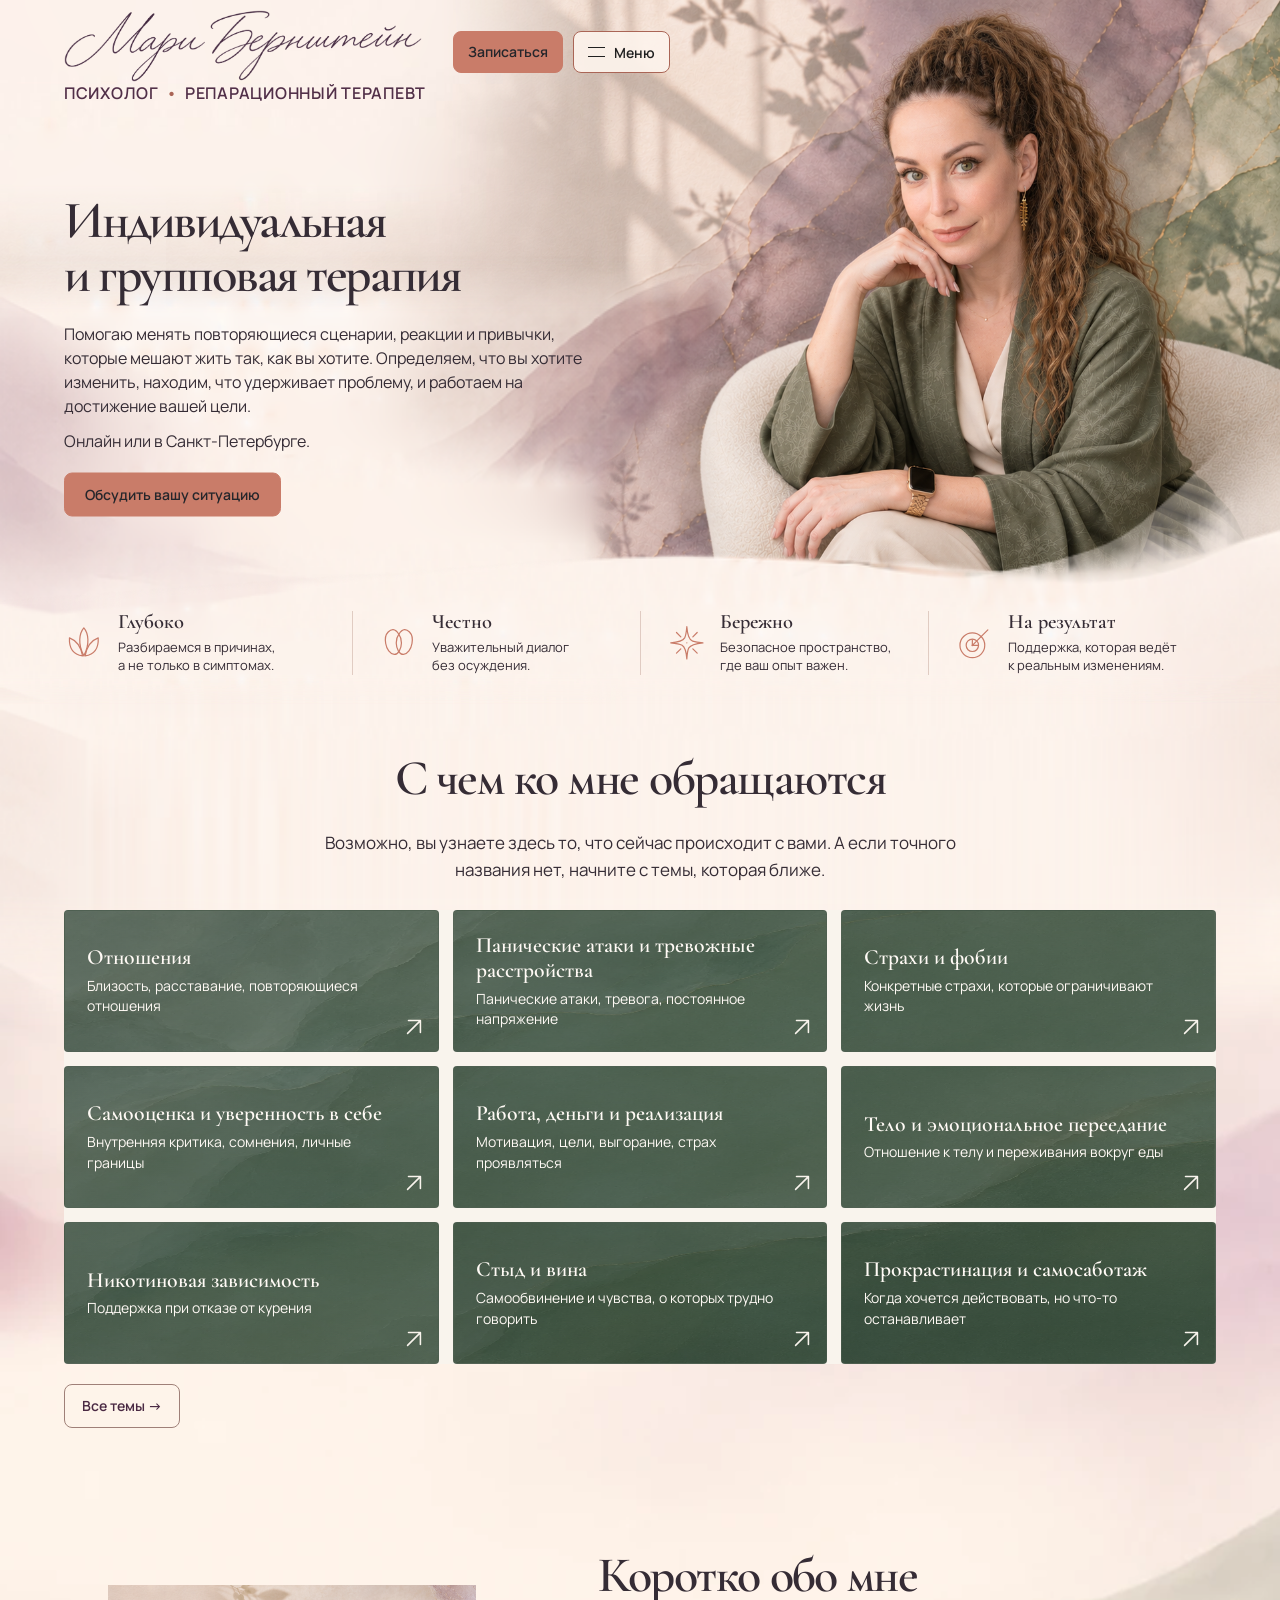
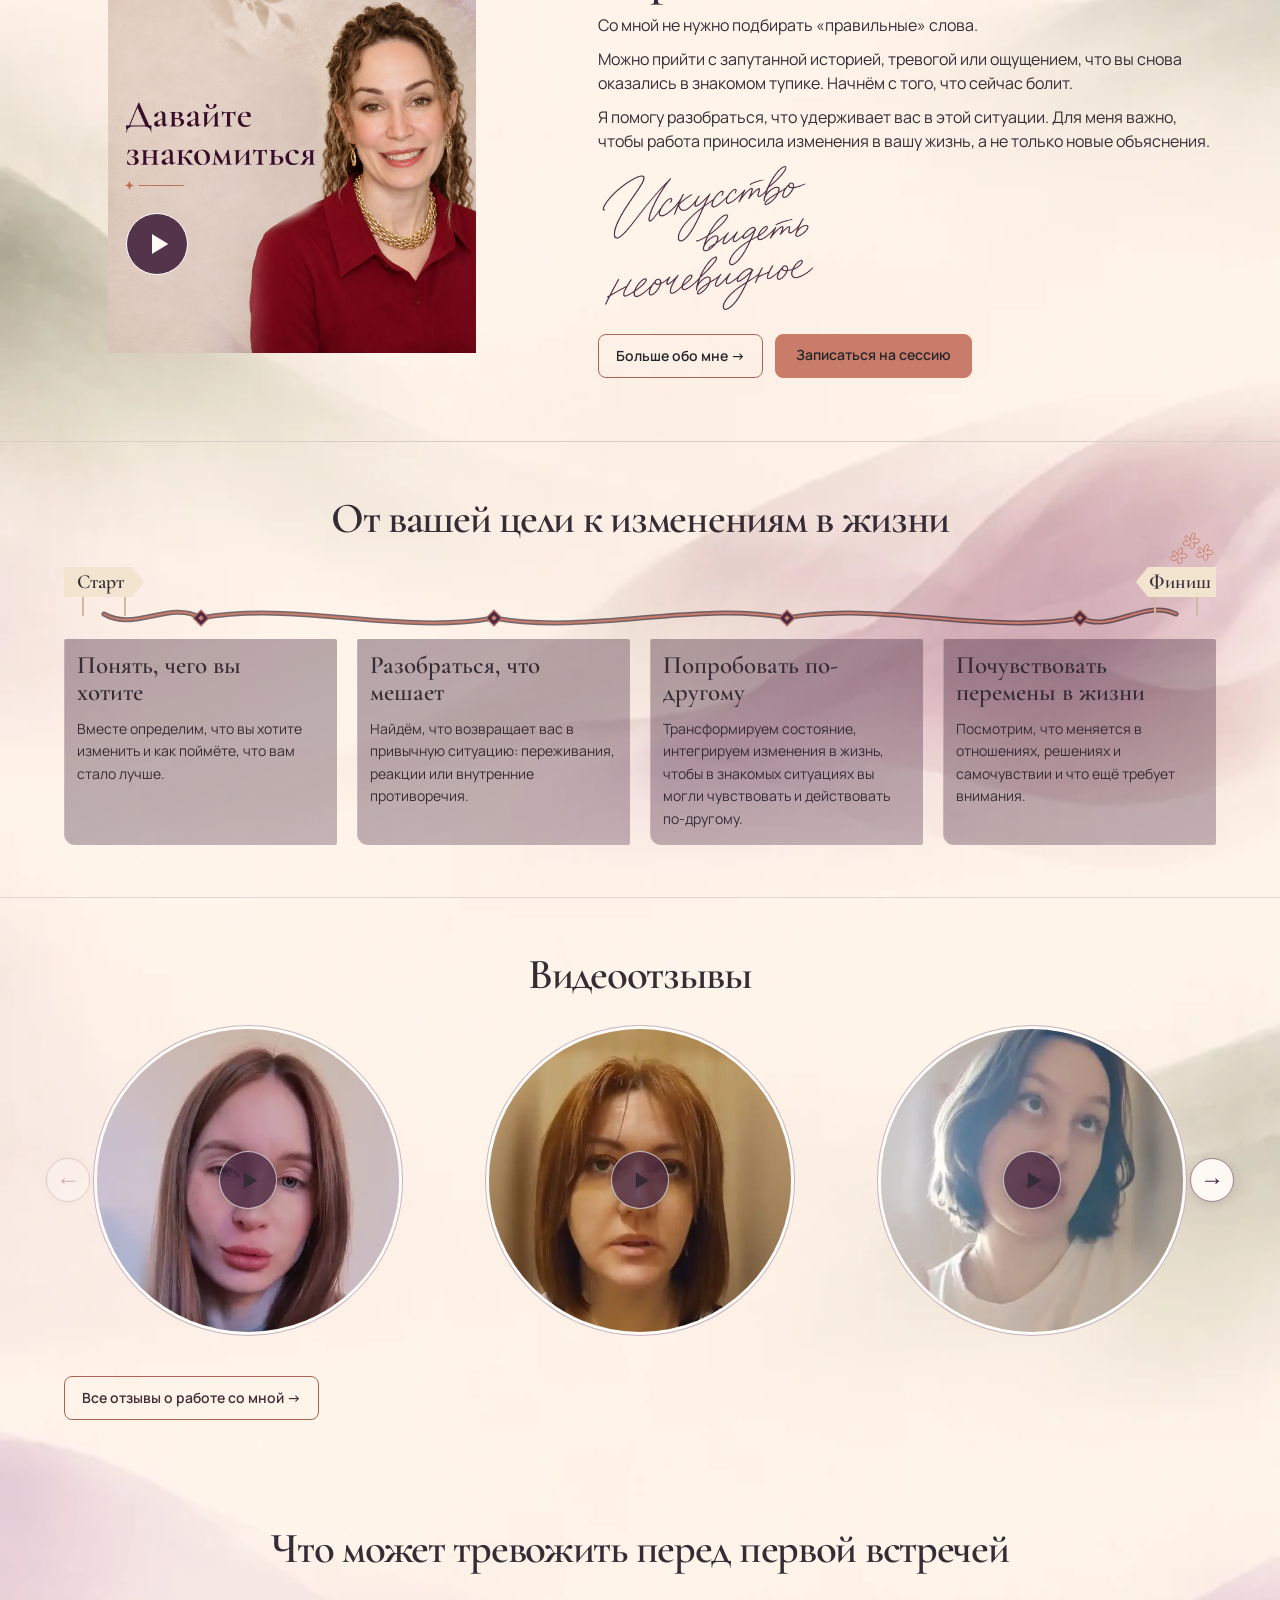
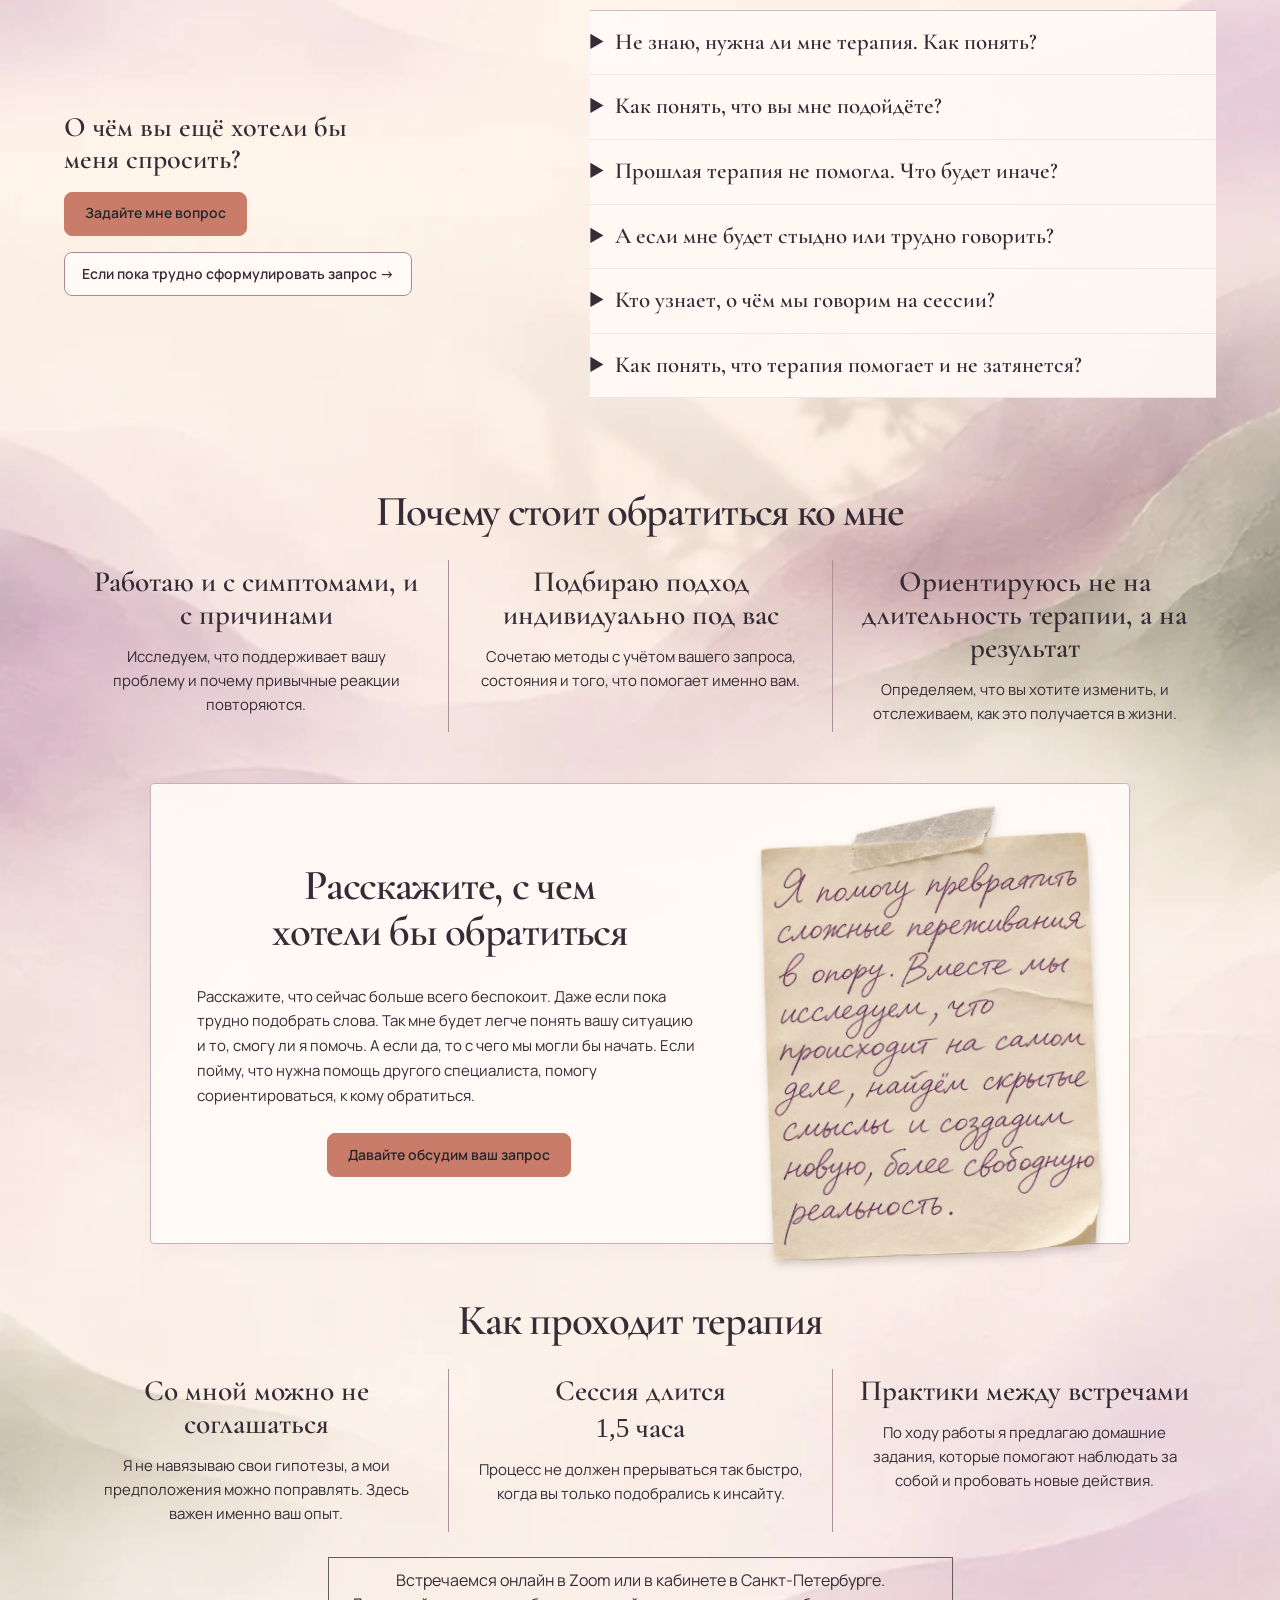
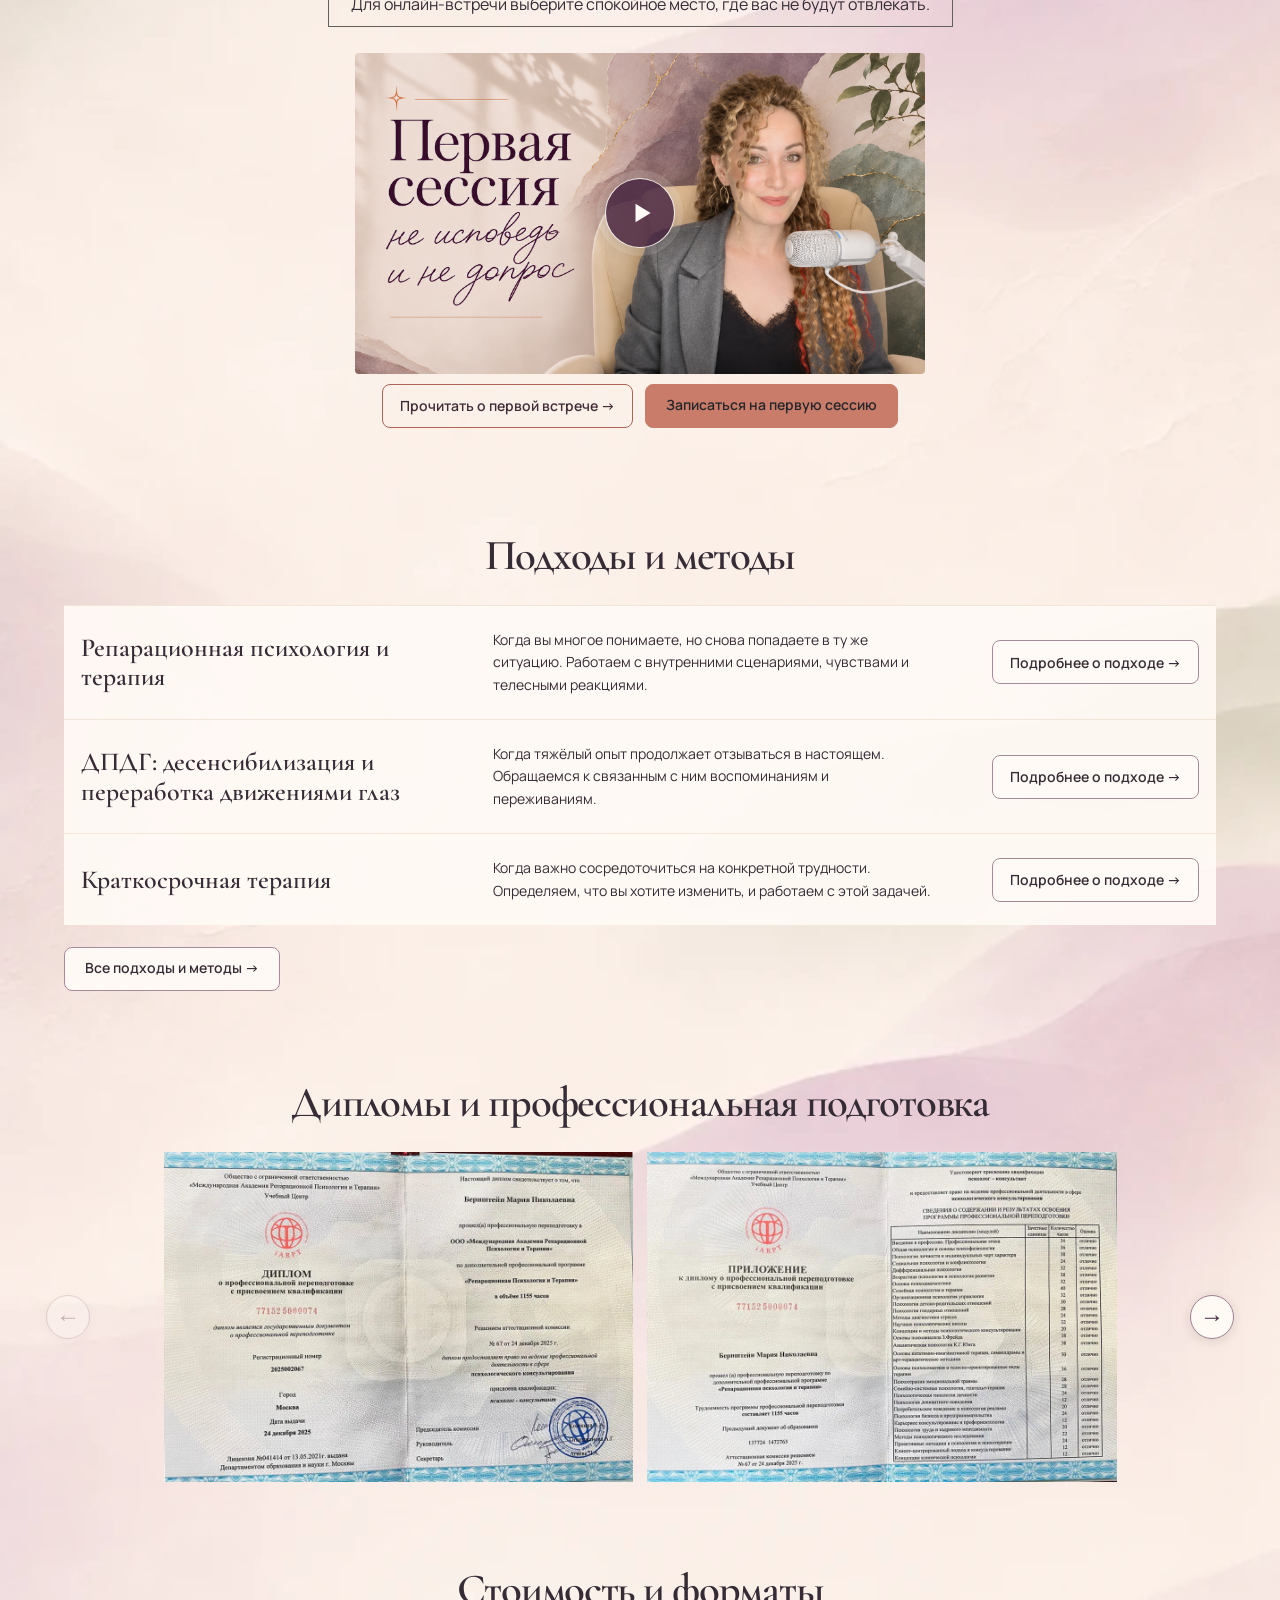
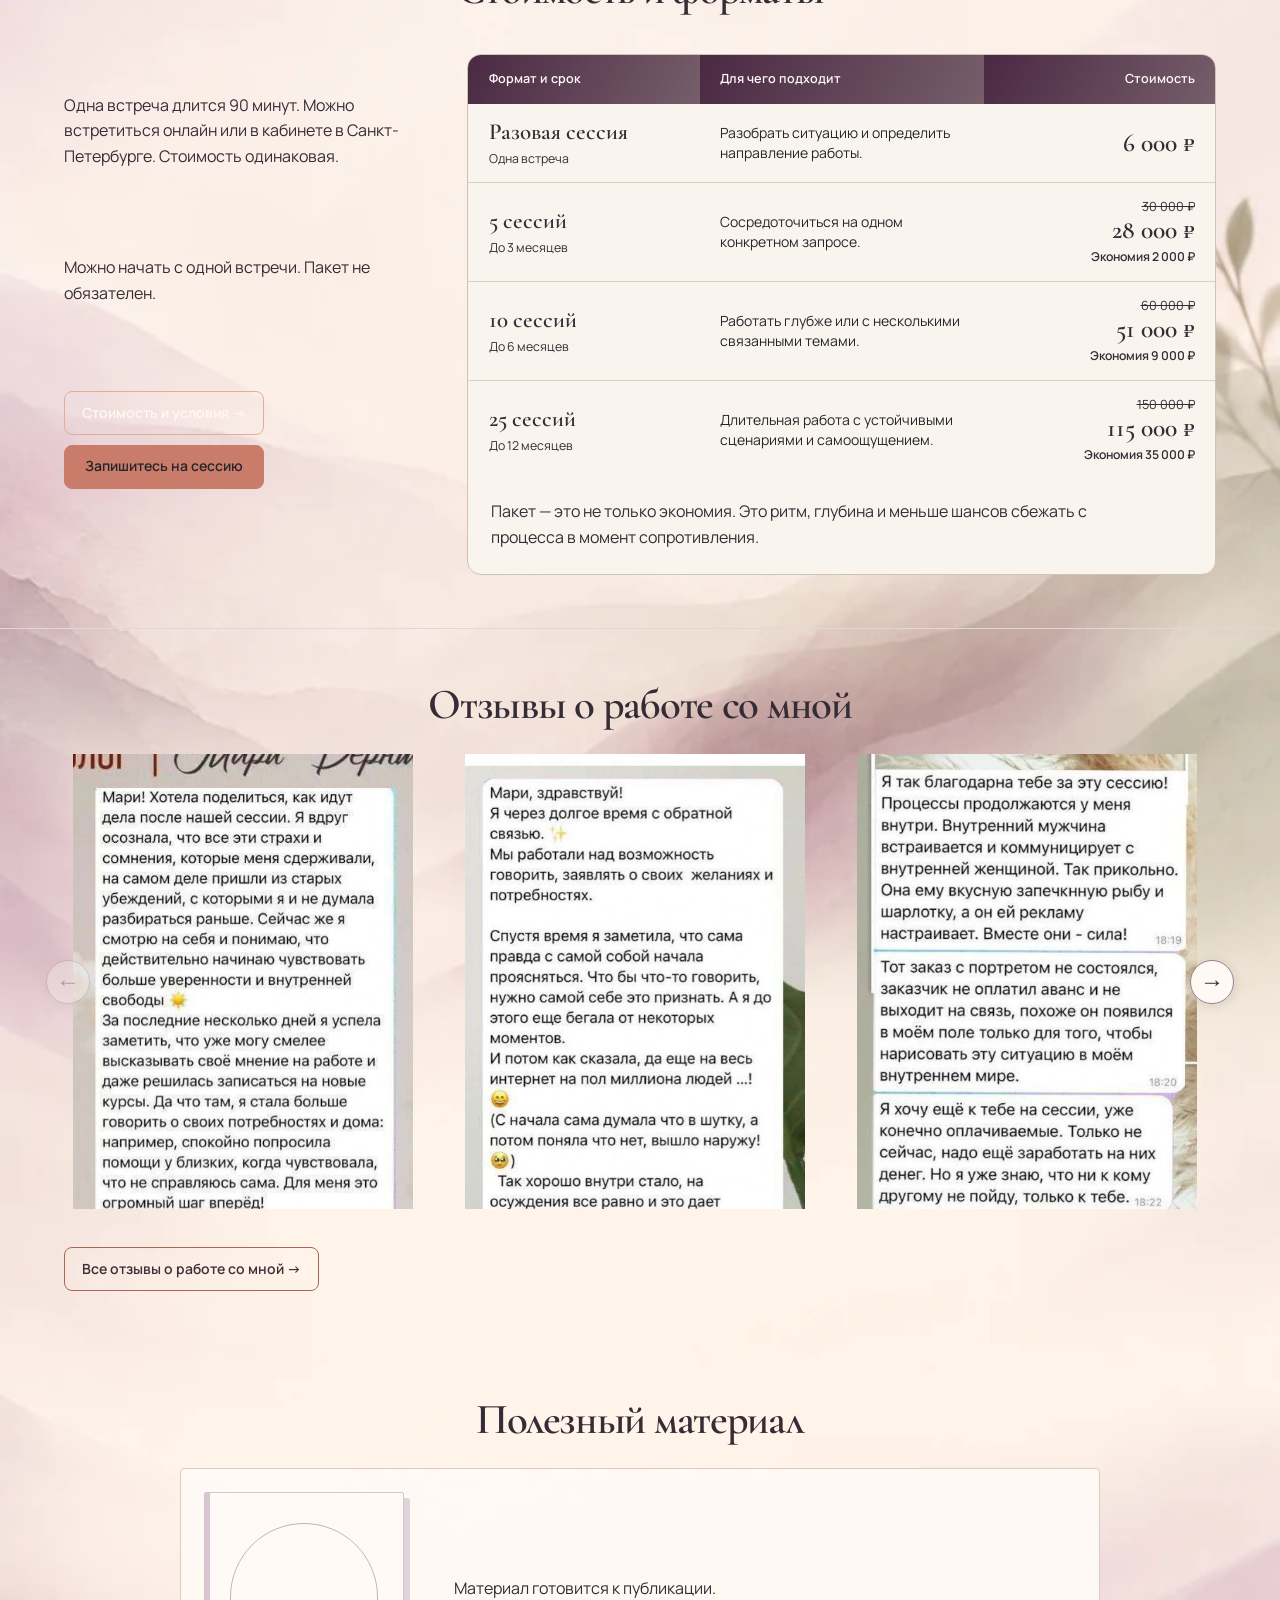
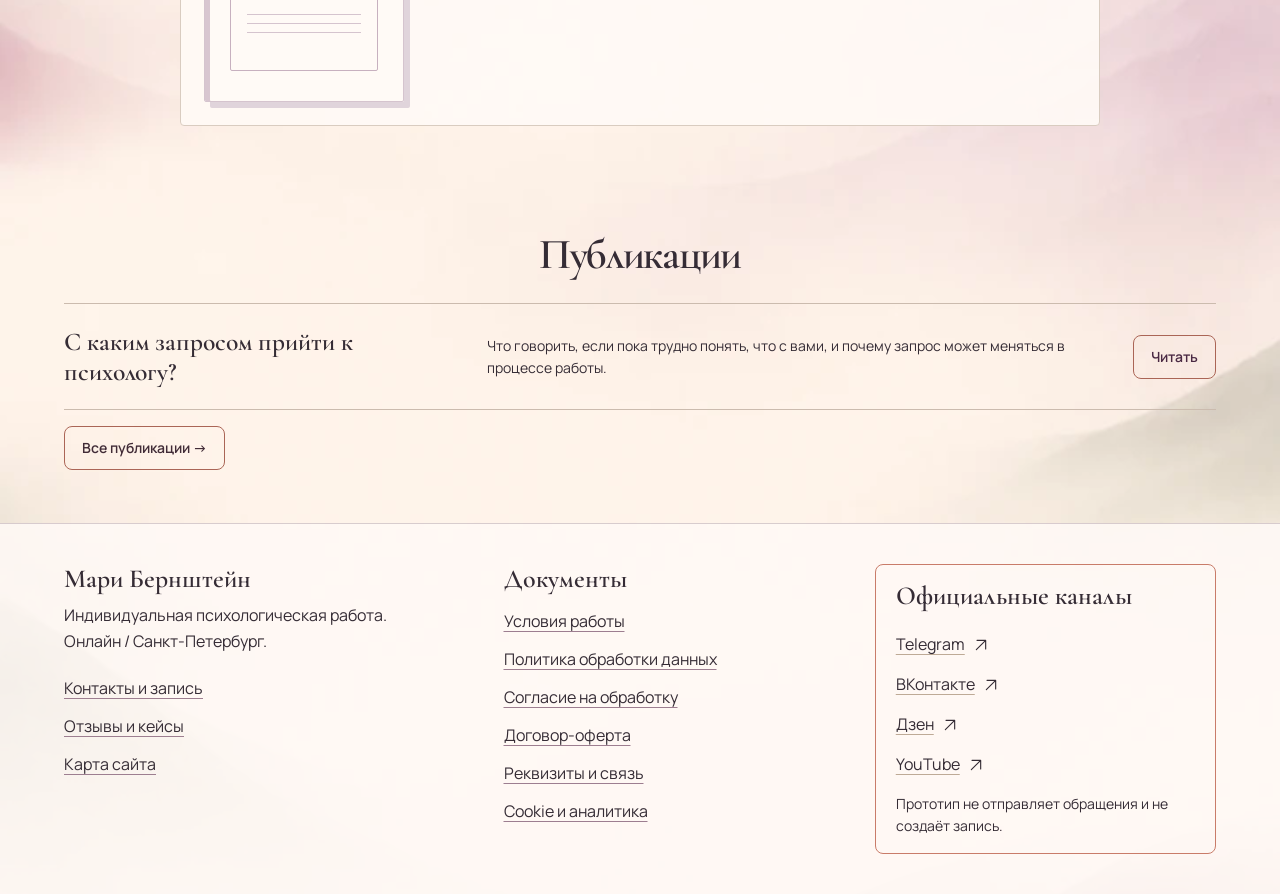
==== commit fac7c30f: "Update the four V8 principles and balance their captions" ====
--- a/v8/index.html
+++ b/v8/index.html
@@ -64,7 +64,7 @@
 .author-article p { margin-block: .85em; line-height: 1.6; }
 .author-article .article-origin { font-size: 1rem; }
 .about-inscription { display: block; width: clamp(158px, 17vw, 220px); max-width: 100%; height: auto; margin: 12px 0 16px; filter: brightness(0) saturate(100%) invert(19%) sepia(20%) saturate(880%) hue-rotate(265deg); }
-</style><link rel="stylesheet" href="shared.css?v=6e1f26f88a"><link rel="stylesheet" href="b.css?v=7d23c89909"><link rel="stylesheet" href="full-page.css?v=e78b6350be"><link rel="stylesheet" href="revision.css?v=7ae32bc8f4"><link rel="stylesheet" href="mari.css?v=c49551435d"><link rel="stylesheet" href="editorial-sections.css?v=dd3f2dc154"><link rel="stylesheet" href="media-gallery.css?v=3b1dcfa815"><link rel="stylesheet" href="brand-finish.css?v=d760eb44a3"><link rel="stylesheet" href="forms-layout.css?v=b716c99df7"><link rel="stylesheet" href="material-rhythm.css?v=2ca453d315"><link rel="stylesheet" href="journey.css?v=b9516cb867"><link rel="stylesheet" href="watercolor-background.css?v=949bce41f159"></head><body class="concept-b concept-mari"><div id="app"><header class="site-header"><div class="header-inner shell"><strong>Мари Бернштейн</strong><a href="#native-contact">Стоимость и связь по поводу записи</a></div></header><main class="main"><section class="section"><div class="inside"><p>Психолог · репарационный терапевт</p><h1>Мари Бернштейн</h1><p>Индивидуальные консультации онлайн и в Санкт-Петербурге.</p><p>Это резерв чтения статического прототипа. Формы здесь ничего не отправляют.</p></div></section></main></div><section id="native-contact" class="native-fallback" aria-labelledby="reserve-title"><h2 id="reserve-title">Если форма не открывается</h2><p>Ничего не отправлено. Здесь указаны стоимость, порядок записи и проверенный контакт для согласования консультации.</p><table class="price-table"><tr><th>Формат</th><th>Полная стоимость</th></tr><tr><td>90 минут</td><td>6000 ₽</td></tr><tr><td>5 встреч</td><td>28 000 ₽</td></tr><tr><td>10 встреч</td><td>51 000 ₽</td></tr><tr><td>25 встреч</td><td>115 000 ₽</td></tr></table><p>Цена одинакова онлайн и очно. Одна встреча доступна отдельно. Время и формат согласуются до 100% предоплаты; затем запись подтверждается.</p><h3>Перенос и отмена</h3><p>За 24 часа или раньше: перенос или возврат по текущему правилу. Менее чем за 24 часа, встреча считается проведённой и оплачивается. Если Мари отменяет или переносит встречу менее чем за 24 часа, следующая встреча бесплатна.</p><p data-fallback-contact><a class="button quiet" href="https://t.me/MarusyaBern" target="_blank" rel="noopener" aria-label="Связаться по поводу записи в Telegram (откроется в новой вкладке)">Связаться по поводу записи в Telegram</a></p><p data-fallback-paused hidden>Сейчас новые запросы не принимаются.</p><p class="small">Внешняя ссылка открывает Telegram. Сообщение не отправляется автоматически и время не бронируется.</p></section><noscript><style>.native-fallback{display:block}</style></noscript><dialog id="flow-dialog" aria-labelledby="flow-title"><div class="dialog-header"><h2 id="flow-title"></h2><button type="button" data-close aria-label="Закрыть окно">×</button></div><div class="dialog-body" id="flow-body"></div></dialog><script>window.PROTOTYPE_VARIANT="A";window.PROTOTYPE_DATA={"pages":{"H01":{"id":"H01","name":"Главная","url":"/","parent":null,"children":[],"crumbs":["H01"],"planning_status":"LAUNCH","published":false},"H02":{"id":"H02","name":"Онлайн-консультация","url":"/psiholog-online/","parent":null,"children":[],"crumbs":["H01","H02"],"planning_status":"LAUNCH","published":false},"H23":{"id":"H23","name":"Как проходит сессия","url":"/kak-prohodit-sessiya/","parent":null,"children":[],"crumbs":["H01","H23"],"planning_status":"LAUNCH","published":false},"A02":{"id":"A02","name":"Стоимость и форматы","url":"/stoimost/","parent":null,"children":[],"crumbs":["H01","A02"],"planning_status":"LAUNCH","published":false},"H22":{"id":"H22","name":"Контакты и запись","url":"/kontakty/","parent":null,"children":[],"crumbs":["H01","H22"],"planning_status":"LAUNCH","published":false},"A04":{"id":"A04","name":"Условия работы и частые вопросы","url":"/usloviya-raboty/","parent":null,"children":[],"crumbs":["H01","A04"],"planning_status":"LAUNCH","published":false},"TOPICS":{"id":"TOPICS","name":"Темы терапии","url":"/temy/","parent":null,"children":["TG_REL","TG_ANX","TG_FEAR","TG_SELF","TG_WORK","TG_PARENT","TG_CHILD","TG_BODY","TG_EMO"],"crumbs":["H01","TOPICS"],"planning_status":"LAUNCH","published":false,"baseline_name":"С чем я работаю: все темы"},"TG_REL":{"id":"TG_REL","name":"Отношения","url":"/temy/otnosheniya/","parent":"TOPICS","children":["TP01","TP02","TP03","TP04","TP05","TP06","TP07","TP08","TP09","TP10"],"crumbs":["H01","TOPICS","TG_REL"],"planning_status":"LAUNCH","published":false},"TG_ANX":{"id":"TG_ANX","name":"Панические атаки и тревожные расстройства","url":"/temy/trevoga-i-stress/","parent":"TOPICS","children":["TP11","TP12"],"crumbs":["H01","TOPICS","TG_ANX"],"planning_status":"LAUNCH","published":false,"baseline_name":"Тревога и стресс"},"TG_FEAR":{"id":"TG_FEAR","name":"Страхи и фобии","url":"/temy/strahi-i-fobii/","parent":"TOPICS","children":["TP13","TP14","TP15","TP16","FEAR_AIR","FEAR_HEIGHT","FEAR_WATER","FEAR_SPIDER","FEAR_DARK","FEAR_MED","FEAR_CLOSED","FEAR_OPEN","FEAR_VOMIT","FEAR_DOG","FEAR_MICROBE","FEAR_DEATH"],"crumbs":["H01","TOPICS","TG_FEAR"],"planning_status":"LAUNCH","published":false},"TG_SELF":{"id":"TG_SELF","name":"Самооценка и уверенность в себе","url":"/temy/samoocenka/","parent":"TOPICS","children":["TP17","TP18","TP19"],"crumbs":["H01","TOPICS","TG_SELF"],"planning_status":"LAUNCH","published":false,"baseline_name":"Самооценка и отношение к себе"},"TG_WORK":{"id":"TG_WORK","name":"Работа, деньги и реализация","url":"/temy/rabota-dengi-realizaciya/","parent":"TOPICS","children":["TP20","TP21","TP22","TP23","TP24","TP25","TP26"],"crumbs":["H01","TOPICS","TG_WORK"],"planning_status":"LAUNCH","published":false},"TG_PARENT":{"id":"TG_PARENT","name":"Отношения с родителями и сепарация","url":"/temy/roditeli-i-separaciya/","parent":"TOPICS","children":["TP27","TP28","TP29"],"crumbs":["H01","TOPICS","TG_PARENT"],"planning_status":"LAUNCH","published":false},"TG_CHILD":{"id":"TG_CHILD","name":"Материнство и отношения с детьми","url":"/temy/roditelstvo/","parent":"TOPICS","children":["TP30","TP31","TP32"],"crumbs":["H01","TOPICS","TG_CHILD"],"planning_status":"LAUNCH","published":false,"baseline_name":"Материнство и отношения с детьми"},"TG_BODY":{"id":"TG_BODY","name":"Тело и эмоциональное переедание","url":"/temy/telo-eda-privychki/","parent":"TOPICS","children":["TP33","TP34","TP35","TP36"],"crumbs":["H01","TOPICS","TG_BODY"],"baseline_name":"Тело, еда и привычки","planning_status":"LAUNCH","published":false},"TG_EMO":{"id":"TG_EMO","name":"Чувства, утраты и жизненные ориентиры","url":"/temy/chuvstva-i-poteri/","parent":"TOPICS","children":["TP37","TP38","TP39","TP40","TP41","TP42","TP43","TP44","TP45","TP46"],"crumbs":["H01","TOPICS","TG_EMO"],"planning_status":"LAUNCH","published":false,"baseline_name":"Чувства, потери и внутреннее состояние"},"TP01":{"id":"TP01","name":"Расставание и развод","url":"/temy/rasstavanie/","parent":"TG_REL","children":[],"crumbs":["H01","TOPICS","TG_REL","TP01"],"planning_status":"LAUNCH","published":false},"TP02":{"id":"TP02","name":"Эмоциональная зависимость","url":"/temy/emocionalnaya-zavisimost/","parent":"TG_REL","children":[],"crumbs":["H01","TOPICS","TG_REL","TP02"],"planning_status":"LAUNCH","published":false},"TP03":{"id":"TP03","name":"Созависимость","url":"/temy/sozavisimost/","parent":"TG_REL","children":[],"crumbs":["H01","TOPICS","TG_REL","TP03"],"planning_status":"LAUNCH","published":false},"TP05":{"id":"TP05","name":"Измена и предательство в отношениях","url":"/temy/izmena/","parent":"TG_REL","children":[],"crumbs":["H01","TOPICS","TG_REL","TP05"],"planning_status":"LAUNCH","published":false},"TP06":{"id":"TP06","name":"Ревность","url":"/temy/revnost/","parent":"TG_REL","children":[],"crumbs":["H01","TOPICS","TG_REL","TP06"],"planning_status":"LAUNCH","published":false},"TP07":{"id":"TP07","name":"Личные границы и конфликты","url":"/temy/konflikty-i-granicy/","parent":"TG_REL","children":[],"crumbs":["H01","TOPICS","TG_REL","TP07"],"planning_status":"LAUNCH","published":false},"TP08":{"id":"TP08","name":"Страх близости и недоступные партнёры","url":"/temy/blizost-i-nedostupnye-partnery/","parent":"TG_REL","children":[],"crumbs":["H01","TOPICS","TG_REL","TP08"],"planning_status":"LAUNCH","published":false},"TP11":{"id":"TP11","name":"Панические атаки","url":"/temy/panicheskie-perezhivaniya/","parent":"TG_ANX","children":[],"crumbs":["H01","TOPICS","TG_ANX","TP11"],"planning_status":"LAUNCH","published":false,"baseline_name":"Панические атаки и страх повторения"},"TP13":{"id":"TP13","name":"Страх вождения","url":"/temy/strah-vozhdeniya/","parent":"TG_FEAR","children":[],"crumbs":["H01","TOPICS","TG_FEAR","TP13"],"planning_status":"LAUNCH","published":false},"TP14":{"id":"TP14","name":"Страх стоматолога","url":"/temy/strah-stomatologa/","parent":"TG_FEAR","children":[],"crumbs":["H01","TOPICS","TG_FEAR","TP14"],"planning_status":"LAUNCH","published":false},"TP15":{"id":"TP15","name":"Страх публичных выступлений","url":"/temy/strah-vystupleniy/","parent":"TG_FEAR","children":[],"crumbs":["H01","TOPICS","TG_FEAR","TP15"],"planning_status":"LAUNCH","published":false},"TP16":{"id":"TP16","name":"Страх общения и социальной оценки","url":"/temy/strah-obshcheniya/","parent":"TG_FEAR","children":[],"crumbs":["H01","TOPICS","TG_FEAR","TP16"],"planning_status":"LAUNCH","published":false},"TP17":{"id":"TP17","name":"Внутренний критик и самокритика","url":"/temy/vnutrenniy-kritik/","parent":"TG_SELF","children":[],"crumbs":["H01","TOPICS","TG_SELF","TP17"],"planning_status":"LAUNCH","published":false},"TP18":{"id":"TP18","name":"Синдром самозванца","url":"/temy/sindrom-samozvanca/","parent":"TG_SELF","children":[],"crumbs":["H01","TOPICS","TG_SELF","TP18"],"planning_status":"LAUNCH","published":false},"TP19":{"id":"TP19","name":"Потеря себя и жизненных ориентиров","url":"/temy/poterya-sebya/","parent":"TG_SELF","children":[],"crumbs":["H01","TOPICS","TG_SELF","TP19"],"planning_status":"LAUNCH","published":false,"presentation_parent":"TG_EMO"},"TP23":{"id":"TP23","name":"Выгорание и перегрузка","url":"/temy/vygoranie/","parent":"TG_WORK","children":[],"crumbs":["H01","TOPICS","TG_WORK","TP23"],"planning_status":"LAUNCH","published":false},"TP24":{"id":"TP24","name":"Прокрастинация и самосаботаж","url":"/temy/prokrastinaciya/","parent":"TG_WORK","children":[],"crumbs":["H01","TOPICS","TG_WORK","TP24"],"planning_status":"LAUNCH","published":false},"TP28":{"id":"TP28","name":"Сепарация от родителей","url":"/temy/separaciya/","parent":"TG_PARENT","children":[],"crumbs":["H01","TOPICS","TG_PARENT","TP28"],"planning_status":"LAUNCH","published":false,"baseline_name":"Сепарация взрослого ребёнка"},"TP29":{"id":"TP29","name":"Когда взрослый ребёнок начинает жить отдельно","url":"/temy/vzroslyy-rebenok/","parent":"TG_PARENT","children":[],"crumbs":["H01","TOPICS","TG_PARENT","TP29"],"planning_status":"LAUNCH","published":false,"baseline_name":"Когда взрослый ребёнок отделяется","presentation_parent":"TG_CHILD"},"TP30":{"id":"TP30","name":"Срываюсь и кричу на ребёнка","url":"/temy/sryvy-na-rebenka/","parent":"TG_CHILD","children":[],"crumbs":["H01","TOPICS","TG_CHILD","TP30"],"planning_status":"LAUNCH","published":false},"TP33":{"id":"TP33","name":"Эмоциональное переедание","url":"/temy/emocionalnoe-pereedanie/","parent":"TG_BODY","children":[],"crumbs":["H01","TOPICS","TG_BODY","TP33"],"planning_status":"LAUNCH","published":false},"TP40":{"id":"TP40","name":"Гнев и раздражение","url":"/temy/gnev-i-razdrazhenie/","parent":"TG_EMO","children":[],"crumbs":["H01","TOPICS","TG_EMO","TP40"],"planning_status":"LAUNCH","published":false},"TP42":{"id":"TP42","name":"Одиночество","url":"/temy/odinochestvo/","parent":"TG_EMO","children":[],"crumbs":["H01","TOPICS","TG_EMO","TP42"],"planning_status":"LAUNCH","published":false},"TP43":{"id":"TP43","name":"Горе и утрата","url":"/temy/gore-i-utrata/","parent":"TG_EMO","children":[],"crumbs":["H01","TOPICS","TG_EMO","TP43"],"planning_status":"LAUNCH","published":false},"TP44":{"id":"TP44","name":"Бессилие, пустота и упадок сил","url":"/temy/bessilie-i-pustota/","parent":"TG_EMO","children":[],"crumbs":["H01","TOPICS","TG_EMO","TP44"],"planning_status":"LAUNCH","published":false},"TP45":{"id":"TP45","name":"ПТСР, кПТСР и последствия травмы","url":"/temy/travmaticheskie-perezhivaniya/","parent":"TG_EMO","children":[],"crumbs":["H01","TOPICS","TG_EMO","TP45"],"planning_status":"LAUNCH","published":false,"baseline_name":"Травматические переживания"},"FEAR_AIR":{"id":"FEAR_AIR","name":"Страх полётов / аэрофобия","url":"/temy/aerofobiya/","parent":"TG_FEAR","children":[],"crumbs":["H01","TOPICS","TG_FEAR","FEAR_AIR"],"planning_status":"LAUNCH","published":false},"FEAR_HEIGHT":{"id":"FEAR_HEIGHT","name":"Страх высоты","url":"/temy/strah-vysoty/","parent":"TG_FEAR","children":[],"crumbs":["H01","TOPICS","TG_FEAR","FEAR_HEIGHT"],"planning_status":"LAUNCH","published":false},"FEAR_SPIDER":{"id":"FEAR_SPIDER","name":"Страх пауков","url":"/temy/strah-paukov/","parent":"TG_FEAR","children":[],"crumbs":["H01","TOPICS","TG_FEAR","FEAR_SPIDER"],"planning_status":"LAUNCH","published":false},"FEAR_VOMIT":{"id":"FEAR_VOMIT","name":"Страх рвоты","url":"/temy/strah-rvoty/","parent":"TG_FEAR","children":[],"crumbs":["H01","TOPICS","TG_FEAR","FEAR_VOMIT"],"planning_status":"LAUNCH","published":false},"A01":{"id":"A01","name":"Как я работаю: подходы и методы","url":"/podhod/","parent":null,"children":["M01","M02","M05"],"crumbs":["H01","A01"],"planning_status":"LAUNCH","published":false},"M01":{"id":"M01","name":"Репарационная психология и терапия","url":"/podhod/arpt/","parent":"A01","children":[],"crumbs":["H01","A01","M01"],"planning_status":"LAUNCH","published":false,"baseline_name":"АРПТ: репарационная работа"},"M02":{"id":"M02","name":"ДПДГ: десенсибилизация и переработка движениями глаз","url":"/podhod/dpdg/","parent":"A01","children":[],"crumbs":["H01","A01","M02"],"planning_status":"LAUNCH","published":false,"baseline_name":"ДПДГ"},"M05":{"id":"M05","name":"Краткосрочная терапия","url":"/podhod/kratkosrochnaya-rabota/","parent":"A01","children":[],"crumbs":["H01","A01","M05"],"planning_status":"LAUNCH","published":false,"baseline_name":"Краткосрочная терапия"},"H21":{"id":"H21","name":"Обо мне","url":"/o-mne/","parent":null,"children":[],"crumbs":["H01","H21"],"planning_status":"LAUNCH","published":false},"A05":{"id":"A05","name":"Отзывы и кейсы","url":"/otzyvy/","parent":null,"children":[],"crumbs":["H01","A05"],"planning_status":"LAUNCH","published":false},"A07":{"id":"A07","name":"Блог","url":"/stati/","parent":null,"children":[],"crumbs":["H01","A07"],"planning_status":"LAUNCH","published":false},"L01":{"id":"L01","name":"Политика обработки персональных данных","url":"/privacy/","parent":null,"children":[],"crumbs":["H01","L01"],"planning_status":"LAUNCH","published":false},"L02":{"id":"L02","name":"Согласие на обработку данных","url":"/consent/","parent":null,"children":[],"crumbs":["H01","L02"],"planning_status":"LAUNCH","published":false},"L04":{"id":"L04","name":"Договор-оферта","url":"/offer-consultations/","parent":null,"children":[],"crumbs":["H01","L04"],"planning_status":"LAUNCH","published":false,"baseline_name":"Договор / оферта на индивидуальные услуги"},"L05":{"id":"L05","name":"Реквизиты и связь","url":"/rekvizity/","parent":null,"children":[],"crumbs":["H01","L05"],"planning_status":"LAUNCH","published":false,"baseline_name":"Сведения об исполнителе и обращения"},"L06":{"id":"L06","name":"Cookie и настройки аналитики","url":"/cookies/","parent":null,"children":[],"crumbs":["H01","L06"],"planning_status":"LAUNCH","published":false},"SITEMAP":{"id":"SITEMAP","name":"Карта сайта","url":"/karta-sayta/","parent":null,"children":[],"crumbs":["H01","SITEMAP"],"planning_status":"LAUNCH","published":false},"FEAR_DEATH":{"id":"FEAR_DEATH","name":"Страх смерти","url":"/temy/strah-smerti/","parent":"TG_FEAR","children":[],"crumbs":["H01","TOPICS","TG_FEAR","FEAR_DEATH"],"planning_status":"LAUNCH","published":false},"TP36":{"id":"TP36","name":"Психологическая поддержка отказа от курения","url":"/temy/otkaz-ot-kureniya/","parent":"TG_BODY","children":[],"crumbs":["H01","TOPICS","TG_BODY","TP36"],"baseline_status":"OPTIONAL","prototype_status":"LAUNCH_CANDIDATE_BY_OWNER_REQUEST","planning_status":"OPTIONAL","published":false},"TP37":{"id":"TP37","name":"Чувство вины","url":"/temy/chuvstvo-viny/","parent":"TG_EMO","children":[],"crumbs":["H01","TOPICS","TG_EMO","TP37"],"baseline_status":"OPTIONAL","prototype_status":"LAUNCH_CANDIDATE_BY_OWNER_REQUEST","planning_status":"OPTIONAL","published":false},"TP38":{"id":"TP38","name":"Стыд","url":"/temy/styd/","parent":"TG_EMO","children":[],"crumbs":["H01","TOPICS","TG_EMO","TP38"],"baseline_status":"OPTIONAL","prototype_status":"LAUNCH_CANDIDATE_BY_OWNER_REQUEST","planning_status":"OPTIONAL","published":false},"TP04":{"id":"TP04","name":"Повторяющийся выбор партнёров","url":"/temy/vybor-partnerov/","parent":"TG_REL","children":[],"crumbs":["H01","TOPICS","TG_REL","TP04"],"planning_status":"OPTIONAL","published":false},"TP09":{"id":"TP09","name":"Здоровые отношения","url":"/temy/zdorovye-otnosheniya/","parent":"TG_REL","children":[],"crumbs":["H01","TOPICS","TG_REL","TP09"],"planning_status":"OPTIONAL","published":false},"TP10":{"id":"TP10","name":"Сексуальность в индивидуальной работе","url":"/temy/seksualnost/","parent":"TG_REL","children":[],"crumbs":["H01","TOPICS","TG_REL","TP10"],"planning_status":"OPTIONAL","published":false},"TP12":{"id":"TP12","name":"Повторяющиеся тревожные мысли","url":"/temy/trevozhnye-mysli/","parent":"TG_ANX","children":[],"crumbs":["H01","TOPICS","TG_ANX","TP12"],"planning_status":"OPTIONAL","published":false},"TP20":{"id":"TP20","name":"Отношения с деньгами","url":"/temy/otnosheniya-s-dengami/","parent":"TG_WORK","children":[],"crumbs":["H01","TOPICS","TG_WORK","TP20"],"planning_status":"OPTIONAL","published":false},"TP21":{"id":"TP21","name":"Финансовый потолок и страх успеха","url":"/temy/finansovyy-potolok/","parent":"TG_WORK","children":[],"crumbs":["H01","TOPICS","TG_WORK","TP21"],"planning_status":"OPTIONAL","published":false},"TP22":{"id":"TP22","name":"Страх проявляться и продавать","url":"/temy/strah-proyavlyatsya/","parent":"TG_WORK","children":[],"crumbs":["H01","TOPICS","TG_WORK","TP22"],"planning_status":"OPTIONAL","published":false},"TP25":{"id":"TP25","name":"Мотивация, цели и профессиональная реализация","url":"/temy/celi-i-realizaciya/","parent":"TG_WORK","children":[],"crumbs":["H01","TOPICS","TG_WORK","TP25"],"planning_status":"OPTIONAL","published":false,"baseline_name":"Цели и профессиональная реализация"},"TP26":{"id":"TP26","name":"Поиск смысла и предназначения","url":"/temy/smysl-i-prednaznachenie/","parent":"TG_WORK","children":[],"crumbs":["H01","TOPICS","TG_WORK","TP26"],"planning_status":"OPTIONAL","published":false},"TP27":{"id":"TP27","name":"Отношения с матерью и отцом","url":"/temy/otnosheniya-s-roditelyami/","parent":"TG_PARENT","children":[],"crumbs":["H01","TOPICS","TG_PARENT","TP27"],"planning_status":"OPTIONAL","published":false},"TP31":{"id":"TP31","name":"Материнская перегрузка и выгорание","url":"/temy/materinskaya-peregruzka/","parent":"TG_CHILD","children":[],"crumbs":["H01","TOPICS","TG_CHILD","TP31"],"planning_status":"OPTIONAL","published":false},"TP32":{"id":"TP32","name":"Переживания после рождения ребёнка","url":"/temy/posle-rozhdeniya-rebenka/","parent":"TG_CHILD","children":[],"crumbs":["H01","TOPICS","TG_CHILD","TP32"],"planning_status":"OPTIONAL","published":false},"TP34":{"id":"TP34","name":"Отношение к своему телу","url":"/temy/otnoshenie-k-telu/","parent":"TG_BODY","children":[],"crumbs":["H01","TOPICS","TG_BODY","TP34"],"planning_status":"OPTIONAL","published":false},"TP35":{"id":"TP35","name":"Психосоматика и телесные проявления","url":"/temy/psihosomatika/","parent":"TG_BODY","children":[],"crumbs":["H01","TOPICS","TG_BODY","TP35"],"planning_status":"OPTIONAL","published":false},"TP39":{"id":"TP39","name":"Обида","url":"/temy/obida/","parent":"TG_EMO","children":[],"crumbs":["H01","TOPICS","TG_EMO","TP39"],"planning_status":"OPTIONAL","published":false},"TP41":{"id":"TP41","name":"Зависть","url":"/temy/zavist/","parent":"TG_EMO","children":[],"crumbs":["H01","TOPICS","TG_EMO","TP41"],"planning_status":"OPTIONAL","published":false},"TP46":{"id":"TP46","name":"Длительная разлука и неопределённость","url":"/temy/razluka-i-neopredelennost/","parent":"TG_EMO","children":[],"crumbs":["H01","TOPICS","TG_EMO","TP46"],"planning_status":"OPTIONAL","published":false},"FEAR_WATER":{"id":"FEAR_WATER","name":"Страх воды","url":"/temy/strah-vody/","parent":"TG_FEAR","children":[],"crumbs":["H01","TOPICS","TG_FEAR","FEAR_WATER"],"planning_status":"HOLD","published":false},"FEAR_DARK":{"id":"FEAR_DARK","name":"Страх темноты","url":"/temy/strah-temnoty/","parent":"TG_FEAR","children":[],"crumbs":["H01","TOPICS","TG_FEAR","FEAR_DARK"],"planning_status":"HOLD","published":false},"FEAR_MED":{"id":"FEAR_MED","name":"Страх врачей, уколов и крови","url":"/temy/strah-vrachey/","parent":"TG_FEAR","children":[],"crumbs":["H01","TOPICS","TG_FEAR","FEAR_MED"],"planning_status":"OPTIONAL","published":false},"FEAR_CLOSED":{"id":"FEAR_CLOSED","name":"Замкнутые пространства","url":"/temy/zamknutye-prostranstva/","parent":"TG_FEAR","children":[],"crumbs":["H01","TOPICS","TG_FEAR","FEAR_CLOSED"],"planning_status":"HOLD","published":false},"FEAR_OPEN":{"id":"FEAR_OPEN","name":"Страх выйти из дома и открытых мест","url":"/temy/otkrytye-mesta/","parent":"TG_FEAR","children":[],"crumbs":["H01","TOPICS","TG_FEAR","FEAR_OPEN"],"planning_status":"HOLD","published":false},"FEAR_DOG":{"id":"FEAR_DOG","name":"Страх собак","url":"/temy/strah-sobak/","parent":"TG_FEAR","children":[],"crumbs":["H01","TOPICS","TG_FEAR","FEAR_DOG"],"planning_status":"OPTIONAL","published":false},"FEAR_MICROBE":{"id":"FEAR_MICROBE","name":"Страх микробов и заражения","url":"/temy/strah-zarazheniya/","parent":"TG_FEAR","children":[],"crumbs":["H01","TOPICS","TG_FEAR","FEAR_MICROBE"],"planning_status":"HOLD","published":false},"L03":{"id":"L03","name":"Согласие на информационные/рекламные сообщения","url":"/marketing-consent/","parent":null,"children":[],"crumbs":["H01","L03"],"planning_status":"OPTIONAL","published":false},"REQUEST_GUIDE":{"id":"REQUEST_GUIDE","name":"С каким запросом прийти к психологу?","url":null,"parent":"A07","children":[],"crumbs":["H01","A07","REQUEST_GUIDE"],"planning_status":"DRAFT","published":false,"seo_owner":null}},"groups":["TG_REL","TG_ANX","TG_FEAR","TG_SELF","TG_WORK","TG_PARENT","TG_CHILD","TG_BODY","TG_EMO"],"ui":{"BOOK_ENTRY":"Записаться на сессию","BOOK_SUBMIT":"Отправить заявку","BOOK_CONTACT_TITLE":"Как с вами связаться?","NAME_LABEL":"Как к вам обращаться?","BOOK_REVIEW_TITLE":"Проверьте перед отправкой","FORM_BACK":"Назад","FORM_CLOSE":"Закрыть","BOOK_SUCCESS":"Спасибо! Мы напишем вам, чтобы подобрать время сессии.","BOOK_BEFORE_SUBMIT":"Мы напишем вам, чтобы подобрать время сессии.","QUESTION_ENTRY":"Задать вопрос Мари","QUESTION_SUBMIT":"Отправить вопрос","QUESTION_TITLE":"Ваш вопрос Мари","QUESTION_CONTACT_TITLE":"Куда ответить?","QUESTION_REVIEW_TITLE":"Проверьте вопрос перед отправкой","QUESTION_BEFORE_CONTACT":"Контакт нужен для ответа по вашему вопросу. Ваш вопрос и голосовую запись я не публикую без отдельного разрешения.","QUESTION_BEFORE_CONTACT_TEXT_ONLY":"О чём хотите меня спросить? Можно коротко рассказать о ситуации, чтобы я лучше поняла ваш вопрос.","QUESTION_SUCCESS":"Спасибо за вопрос. Я отвечу вам по указанному контакту.","EMAIL_LABEL":"Email","TG_LABEL":"Имя пользователя Telegram","PHONE_LABEL":"Телефон с кодом страны","CONTACT_METHOD_LABEL":"Как вам ответить?","ERR_METHOD":"Выберите способ связи.","ERR_EMAIL_MISSING":"Укажите email для ответа.","ERR_TG_MISSING":"Укажите имя пользователя Telegram для ответа.","ERR_PHONE_MISSING":"Укажите номер для ответа.","ERR_EMAIL_FORMAT":"Проверьте email, например name@example.com.","ERR_TG_FORMAT":"Проверьте имя пользователя Telegram, например @username.","ERR_PHONE_FORMAT":"Проверьте номер телефона и код страны.","ERR_QUESTION_TEXT":"Напишите, о чём хотели бы спросить.","ERR_QUESTION_WITH_VOICE":"Напишите вопрос или добавьте запись.","VOICE_OPTION":"Задать вопрос голосом","VOICE_START":"Записать вопрос","VOICE_STOP":"Остановить запись","VOICE_PLAY":"Прослушать","VOICE_REPLACE":"Перезаписать","VOICE_DELETE":"Удалить запись","VOICE_TEXT":"Написать текстом","VOICE_BEFORE_RECORD":"Вы сможете прослушать и удалить запись. Она отправится только вместе с вопросом после вашего подтверждения.","VOICE_DENIED":"Не удалось включить микрофон. Можно написать вопрос текстом.","VOICE_LOCAL_DRAFT":"Запись ещё не отправлена.","VOICE_NOT_ADDED":"Запись не добавлена. Можно повторить запись или написать текст.","FORM_PENDING":"Отправляем…","FORM_FAILURE":"Не получилось отправить. Всё, что вы заполнили, осталось в форме. Можно вернуться к ней или попробовать ещё раз.","FORM_UNCERTAIN":"Не удалось подтвердить получение. Обращение могло дойти.","CHECK_STATUS":"Проверить получение","RETRY_SAME_OPERATION":"Повторить отправку","RETURN_READING":"Вернуться к чтению","BOOK_PAUSED":"Сейчас я не принимаю новые записи. Материалы сайта остаются для вас открыты.","NO_CONTACT_AVAILABLE":"Сейчас связаться через сайт не получается.","MODIFY_ENTRY":"Перенести или отменить встречу","MODIFY_HELP":"Укажите дату и время согласованной встречи. Новое время нужно согласовать отдельно.","TG_PERSONAL":"Написать в Telegram","TG_CHANNEL":"Читать Telegram-канал","VK_PROFILE":"Открыть страницу ВК","RESOURCE_UNAVAILABLE":"Этот материал сейчас недоступен.","RESOURCE_RETRY":"Повторить получение","RESOURCE_PENDING":"Запрос на материал получен. Он ещё не отправлен.","RESOURCE_ACCESS_READY":"Материал доступен.","RESOURCE_OPEN":"Открыть материал","RESOURCE_EMAIL_SENT":"Материал отправлен на указанный email.","RESOURCE_DELIVERY_FAILURE":"Не удалось выдать материал. Можно повторить получение.","RETURN_FORM":"Вернуться к форме","LEAVE_DRAFT_TITLE":"Закрыть форму с несохранённым текстом?","KEEP_EDITING":"Продолжить заполнение","DELETE_DRAFT_AND_CLOSE":"Удалить черновик и закрыть","HTTP404_TITLE":"Страница не найдена","HTTP404_BODY":"Возможно, адрес изменился или страница больше недоступна.","TEMPORARY_ERROR":"Не удалось открыть страницу. Попробуйте ещё раз.","RETRY_READING":"Повторить","ANALYTICS_SAVE":"Сохранить выбор","ANALYTICS_REJECT":"Отказаться от необязательной аналитики","ANALYTICS_SAVED":"Выбор сохранён.","ANALYTICS_FAILURE":"Не удалось сохранить выбор. Попробуйте ещё раз.","DISCUSS_SUCCESS":"Спасибо, что поделились. Ваш запрос получен. Я свяжусь с вами, чтобы обсудить, чем смогу помочь.","BOOK_TITLE":"Записаться на сессию","DISCUSS_ENTRY":"Давайте обсудим ваш запрос","DISCUSS_TITLE":"Расскажите, что вас беспокоит","DISCUSS_SUBMIT":"Отправить мой запрос","DISCUSS_QUERY_LABEL":"Ваше сообщение","DISCUSS_BEFORE_CONTACT":"Можно своими словами, даже если пока трудно сформулировать вопрос.","QUESTION_QUERY_LABEL":"Какой вопрос вы хотите задать? *","BOOK_NAME_LABEL":"Как к вам обращаться?","BOOK_METHOD_HINT":"Выберите один или несколько способов связи.","ERR_BOOK_NAME":"Напишите, как к вам обращаться.","ERR_BOOK_METHODS":"Выберите хотя бы один способ связи."},"home_topic_cards":[{"label":"Отношения","target":"TG_REL","hint":"Близость, расставание, повторяющиеся отношения"},{"label":"Панические атаки и тревожные расстройства","target":"TG_ANX","hint":"Панические атаки, тревога, постоянное напряжение"},{"label":"Страхи и фобии","target":"TG_FEAR","hint":"Конкретные страхи, которые ограничивают жизнь"},{"label":"Самооценка и уверенность в себе","target":"TG_SELF","hint":"Внутренняя критика, сомнения, личные границы"},{"label":"Работа, деньги и реализация","target":"TG_WORK","hint":"Мотивация, цели, выгорание, страх проявляться"},{"label":"Тело и эмоциональное переедание","target":"TG_BODY","hint":"Отношение к телу и переживания вокруг еды"},{"label":"Никотиновая зависимость","target":"TP36","hint":"Поддержка при отказе от курения"},{"label":"Стыд и вина","picker":"shame","targets":["TP38","TP37"],"hint":"Самообвинение и чувства, о которых трудно говорить"},{"label":"Прокрастинация и самосаботаж","target":"TP24","hint":"Когда хочется действовать, но что-то останавливает"}],"topic_collections":{"TG_REL":{"topics":["TP01","TP02","TP03","TP04","TP05","TP06","TP07","TP08","TP09","TP10"],"related":["TP19"]},"TG_ANX":{"topics":["TP11","TP12"],"related":[]},"TG_FEAR":{"topics":["TP13","TP14","TP15","TP16","FEAR_AIR","FEAR_HEIGHT","FEAR_WATER","FEAR_SPIDER","FEAR_DARK","FEAR_MED","FEAR_CLOSED","FEAR_OPEN","FEAR_VOMIT","FEAR_DOG","FEAR_MICROBE","FEAR_DEATH"],"related":[]},"TG_SELF":{"topics":["TP17","TP18"],"related":["TP07"]},"TG_WORK":{"topics":["TP20","TP21","TP22","TP23","TP24","TP25","TP26"],"related":["TP17","TP18","TP19"]},"TG_PARENT":{"topics":["TP27","TP28"],"related":["TP29"]},"TG_CHILD":{"topics":["TP29","TP30","TP31","TP32"],"related":[]},"TG_BODY":{"topics":["TP33","TP34","TP35","TP36"],"related":[]},"TG_EMO":{"topics":["TP19","TP37","TP38","TP39","TP40","TP41","TP42","TP43","TP44","TP45","TP46"],"related":["TP26"]}},"topic_sections":{"TG_ANX":[{"id":"anxiety","title":"Тревога и постоянное напряжение","text":"Когда трудно отпустить тревожные мысли, расслабиться или почувствовать себя спокойно."},{"id":"gtr","title":"Генерализованное тревожное расстройство (ГТР)","text":"Если вы обращаетесь по поводу ГТР, расскажите, что беспокоит вас сейчас и какая помощь уже есть. Вместе обсудим, как может строиться психологическая работа."}],"TG_SELF":[{"id":"confidence","title":"Уверенность в себе","text":"Когда хочется больше опираться на себя, свободнее говорить о своих желаниях и меньше зависеть от чужой оценки."},{"id":"boundaries","title":"Личные границы","text":"Как говорить «нет», замечать свои потребности и оставаться в контакте с собой рядом с другими.","link":"TP07"}]},"faq_home":[{"id":"FAQ_NEED","question":"Не знаю, нужна ли мне терапия. Как понять?","answer":"Не обязательно ждать, пока станет совсем плохо. Если одна и та же история повторяется, отнимает много сил или мешает жить так, как хочется, с этим можно обратиться. Начнём с того, что происходит у вас и что вы хотите изменить.","barriers":["NEED","SELF_RELIANCE"],"evidence":["NAFI24","WMH14"]},{"id":"FAQ_FIT","question":"Как понять, что вы мне подойдёте?","answer":"Посмотрите видео-знакомство, почитайте о моём подходе и образовании. На первой встрече вы сможете почувствовать, как вам со мной: получается ли говорить о важном, понятно ли то, что я предлагаю. После неё можно решить, хотите ли вы продолжать.","barriers":["COMPETENCE","FIT"],"evidence":["NAFI24","QUAL22"]},{"id":"FAQ_PAST","question":"Прошлая терапия не помогла. Что будет иначе?","answer":"Расскажите, что вы уже пробовали и чего вам тогда не хватило. Мне важно это учитывать. В работе будем возвращаться к вашей цели и смотреть, что меняется в жизни, а не только что удалось понять на сессии.","barriers":["PAST_EXPERIENCE","EFFICACY"],"evidence":["WMH14","NONRESPONSE24"]},{"id":"FAQ_SHAME","question":"А если мне будет стыдно или трудно говорить?","answer":"Можно начать прямо с этого: «Мне трудно об этом говорить». Не нужно сначала собраться, перестать волноваться или найти правильные слова. Я помогу начать разговор без необходимости оправдываться или выглядеть благополучно.","barriers":["DISCLOSURE","JUDGEMENT"],"evidence":["NAFI24","STIGMA14","QUAL22"]},{"id":"FAQ_PRIVACY","question":"Кто узнает, о чём мы говорим на сессии?","answer":"То, чем вы делитесь, не становится темой моих соцсетей или разговоров с вашими близкими. Для публикации отзыва или истории работы нужно отдельное согласие. Если конфиденциальность особенно вас тревожит, это можно обсудить ещё до встречи.","barriers":["PRIVACY"],"evidence":["NAFI24","STIGMA14"],"basis":"Авторский текст Мари о конфиденциальности + ранее согласованное отдельное разрешение на публикацию; не обещание отсутствия любых законных исключений."},{"id":"FAQ_PROGRESS","question":"Как понять, что терапия помогает и не затянется?","answer":"В начале обсудим, каких изменений вы ждёте и по чему сможете их заметить. Дальше будем к этому возвращаться: что уже получается иначе, а где всё остаётся по-прежнему. Если вы не замечаете сдвигов, об этом важно говорить. Вместе будем разбираться, что мешает.","barriers":["DURATION","EFFICACY","COST"],"evidence":["NONRESPONSE24","WMH14"],"basis":"Согласованная работа от цели к изменениям; без фиксированного срока и гарантии результата."}],"booking_channels":[{"id":"telegram","label":"Telegram","field":"Имя пользователя или ссылка Telegram","placeholder":"@username или t.me/username","type":"text"},{"id":"vk","label":"ВКонтакте","field":"Ссылка на страницу ВКонтакте","placeholder":"vk.com/id123456","type":"text"},{"id":"whatsapp","label":"WhatsApp","field":"Номер WhatsApp с кодом страны","placeholder":"+7 999 123-45-67","type":"tel"},{"id":"email","label":"Email","field":"Email","placeholder":"name@example.com","type":"email"}]};
+</style><link rel="stylesheet" href="shared.css?v=6e1f26f88a"><link rel="stylesheet" href="b.css?v=7d23c89909"><link rel="stylesheet" href="full-page.css?v=e78b6350be"><link rel="stylesheet" href="revision.css?v=7ae32bc8f4"><link rel="stylesheet" href="mari.css?v=c49551435d"><link rel="stylesheet" href="editorial-sections.css?v=dd3f2dc154"><link rel="stylesheet" href="media-gallery.css?v=3b1dcfa815"><link rel="stylesheet" href="brand-finish.css?v=d760eb44a3"><link rel="stylesheet" href="forms-layout.css?v=b716c99df7"><link rel="stylesheet" href="material-rhythm.css?v=2ca453d315"><link rel="stylesheet" href="journey.css?v=b9516cb867"><link rel="stylesheet" href="watercolor-background.css?v=b63949cbb6c5"></head><body class="concept-b concept-mari"><div id="app"><header class="site-header"><div class="header-inner shell"><strong>Мари Бернштейн</strong><a href="#native-contact">Стоимость и связь по поводу записи</a></div></header><main class="main"><section class="section"><div class="inside"><p>Психолог · репарационный терапевт</p><h1>Мари Бернштейн</h1><p>Индивидуальные консультации онлайн и в Санкт-Петербурге.</p><p>Это резерв чтения статического прототипа. Формы здесь ничего не отправляют.</p></div></section></main></div><section id="native-contact" class="native-fallback" aria-labelledby="reserve-title"><h2 id="reserve-title">Если форма не открывается</h2><p>Ничего не отправлено. Здесь указаны стоимость, порядок записи и проверенный контакт для согласования консультации.</p><table class="price-table"><tr><th>Формат</th><th>Полная стоимость</th></tr><tr><td>90 минут</td><td>6000 ₽</td></tr><tr><td>5 встреч</td><td>28 000 ₽</td></tr><tr><td>10 встреч</td><td>51 000 ₽</td></tr><tr><td>25 встреч</td><td>115 000 ₽</td></tr></table><p>Цена одинакова онлайн и очно. Одна встреча доступна отдельно. Время и формат согласуются до 100% предоплаты; затем запись подтверждается.</p><h3>Перенос и отмена</h3><p>За 24 часа или раньше: перенос или возврат по текущему правилу. Менее чем за 24 часа, встреча считается проведённой и оплачивается. Если Мари отменяет или переносит встречу менее чем за 24 часа, следующая встреча бесплатна.</p><p data-fallback-contact><a class="button quiet" href="https://t.me/MarusyaBern" target="_blank" rel="noopener" aria-label="Связаться по поводу записи в Telegram (откроется в новой вкладке)">Связаться по поводу записи в Telegram</a></p><p data-fallback-paused hidden>Сейчас новые запросы не принимаются.</p><p class="small">Внешняя ссылка открывает Telegram. Сообщение не отправляется автоматически и время не бронируется.</p></section><noscript><style>.native-fallback{display:block}</style></noscript><dialog id="flow-dialog" aria-labelledby="flow-title"><div class="dialog-header"><h2 id="flow-title"></h2><button type="button" data-close aria-label="Закрыть окно">×</button></div><div class="dialog-body" id="flow-body"></div></dialog><script>window.PROTOTYPE_VARIANT="A";window.PROTOTYPE_DATA={"pages":{"H01":{"id":"H01","name":"Главная","url":"/","parent":null,"children":[],"crumbs":["H01"],"planning_status":"LAUNCH","published":false},"H02":{"id":"H02","name":"Онлайн-консультация","url":"/psiholog-online/","parent":null,"children":[],"crumbs":["H01","H02"],"planning_status":"LAUNCH","published":false},"H23":{"id":"H23","name":"Как проходит сессия","url":"/kak-prohodit-sessiya/","parent":null,"children":[],"crumbs":["H01","H23"],"planning_status":"LAUNCH","published":false},"A02":{"id":"A02","name":"Стоимость и форматы","url":"/stoimost/","parent":null,"children":[],"crumbs":["H01","A02"],"planning_status":"LAUNCH","published":false},"H22":{"id":"H22","name":"Контакты и запись","url":"/kontakty/","parent":null,"children":[],"crumbs":["H01","H22"],"planning_status":"LAUNCH","published":false},"A04":{"id":"A04","name":"Условия работы и частые вопросы","url":"/usloviya-raboty/","parent":null,"children":[],"crumbs":["H01","A04"],"planning_status":"LAUNCH","published":false},"TOPICS":{"id":"TOPICS","name":"Темы терапии","url":"/temy/","parent":null,"children":["TG_REL","TG_ANX","TG_FEAR","TG_SELF","TG_WORK","TG_PARENT","TG_CHILD","TG_BODY","TG_EMO"],"crumbs":["H01","TOPICS"],"planning_status":"LAUNCH","published":false,"baseline_name":"С чем я работаю: все темы"},"TG_REL":{"id":"TG_REL","name":"Отношения","url":"/temy/otnosheniya/","parent":"TOPICS","children":["TP01","TP02","TP03","TP04","TP05","TP06","TP07","TP08","TP09","TP10"],"crumbs":["H01","TOPICS","TG_REL"],"planning_status":"LAUNCH","published":false},"TG_ANX":{"id":"TG_ANX","name":"Панические атаки и тревожные расстройства","url":"/temy/trevoga-i-stress/","parent":"TOPICS","children":["TP11","TP12"],"crumbs":["H01","TOPICS","TG_ANX"],"planning_status":"LAUNCH","published":false,"baseline_name":"Тревога и стресс"},"TG_FEAR":{"id":"TG_FEAR","name":"Страхи и фобии","url":"/temy/strahi-i-fobii/","parent":"TOPICS","children":["TP13","TP14","TP15","TP16","FEAR_AIR","FEAR_HEIGHT","FEAR_WATER","FEAR_SPIDER","FEAR_DARK","FEAR_MED","FEAR_CLOSED","FEAR_OPEN","FEAR_VOMIT","FEAR_DOG","FEAR_MICROBE","FEAR_DEATH"],"crumbs":["H01","TOPICS","TG_FEAR"],"planning_status":"LAUNCH","published":false},"TG_SELF":{"id":"TG_SELF","name":"Самооценка и уверенность в себе","url":"/temy/samoocenka/","parent":"TOPICS","children":["TP17","TP18","TP19"],"crumbs":["H01","TOPICS","TG_SELF"],"planning_status":"LAUNCH","published":false,"baseline_name":"Самооценка и отношение к себе"},"TG_WORK":{"id":"TG_WORK","name":"Работа, деньги и реализация","url":"/temy/rabota-dengi-realizaciya/","parent":"TOPICS","children":["TP20","TP21","TP22","TP23","TP24","TP25","TP26"],"crumbs":["H01","TOPICS","TG_WORK"],"planning_status":"LAUNCH","published":false},"TG_PARENT":{"id":"TG_PARENT","name":"Отношения с родителями и сепарация","url":"/temy/roditeli-i-separaciya/","parent":"TOPICS","children":["TP27","TP28","TP29"],"crumbs":["H01","TOPICS","TG_PARENT"],"planning_status":"LAUNCH","published":false},"TG_CHILD":{"id":"TG_CHILD","name":"Материнство и отношения с детьми","url":"/temy/roditelstvo/","parent":"TOPICS","children":["TP30","TP31","TP32"],"crumbs":["H01","TOPICS","TG_CHILD"],"planning_status":"LAUNCH","published":false,"baseline_name":"Материнство и отношения с детьми"},"TG_BODY":{"id":"TG_BODY","name":"Тело и эмоциональное переедание","url":"/temy/telo-eda-privychki/","parent":"TOPICS","children":["TP33","TP34","TP35","TP36"],"crumbs":["H01","TOPICS","TG_BODY"],"baseline_name":"Тело, еда и привычки","planning_status":"LAUNCH","published":false},"TG_EMO":{"id":"TG_EMO","name":"Чувства, утраты и жизненные ориентиры","url":"/temy/chuvstva-i-poteri/","parent":"TOPICS","children":["TP37","TP38","TP39","TP40","TP41","TP42","TP43","TP44","TP45","TP46"],"crumbs":["H01","TOPICS","TG_EMO"],"planning_status":"LAUNCH","published":false,"baseline_name":"Чувства, потери и внутреннее состояние"},"TP01":{"id":"TP01","name":"Расставание и развод","url":"/temy/rasstavanie/","parent":"TG_REL","children":[],"crumbs":["H01","TOPICS","TG_REL","TP01"],"planning_status":"LAUNCH","published":false},"TP02":{"id":"TP02","name":"Эмоциональная зависимость","url":"/temy/emocionalnaya-zavisimost/","parent":"TG_REL","children":[],"crumbs":["H01","TOPICS","TG_REL","TP02"],"planning_status":"LAUNCH","published":false},"TP03":{"id":"TP03","name":"Созависимость","url":"/temy/sozavisimost/","parent":"TG_REL","children":[],"crumbs":["H01","TOPICS","TG_REL","TP03"],"planning_status":"LAUNCH","published":false},"TP05":{"id":"TP05","name":"Измена и предательство в отношениях","url":"/temy/izmena/","parent":"TG_REL","children":[],"crumbs":["H01","TOPICS","TG_REL","TP05"],"planning_status":"LAUNCH","published":false},"TP06":{"id":"TP06","name":"Ревность","url":"/temy/revnost/","parent":"TG_REL","children":[],"crumbs":["H01","TOPICS","TG_REL","TP06"],"planning_status":"LAUNCH","published":false},"TP07":{"id":"TP07","name":"Личные границы и конфликты","url":"/temy/konflikty-i-granicy/","parent":"TG_REL","children":[],"crumbs":["H01","TOPICS","TG_REL","TP07"],"planning_status":"LAUNCH","published":false},"TP08":{"id":"TP08","name":"Страх близости и недоступные партнёры","url":"/temy/blizost-i-nedostupnye-partnery/","parent":"TG_REL","children":[],"crumbs":["H01","TOPICS","TG_REL","TP08"],"planning_status":"LAUNCH","published":false},"TP11":{"id":"TP11","name":"Панические атаки","url":"/temy/panicheskie-perezhivaniya/","parent":"TG_ANX","children":[],"crumbs":["H01","TOPICS","TG_ANX","TP11"],"planning_status":"LAUNCH","published":false,"baseline_name":"Панические атаки и страх повторения"},"TP13":{"id":"TP13","name":"Страх вождения","url":"/temy/strah-vozhdeniya/","parent":"TG_FEAR","children":[],"crumbs":["H01","TOPICS","TG_FEAR","TP13"],"planning_status":"LAUNCH","published":false},"TP14":{"id":"TP14","name":"Страх стоматолога","url":"/temy/strah-stomatologa/","parent":"TG_FEAR","children":[],"crumbs":["H01","TOPICS","TG_FEAR","TP14"],"planning_status":"LAUNCH","published":false},"TP15":{"id":"TP15","name":"Страх публичных выступлений","url":"/temy/strah-vystupleniy/","parent":"TG_FEAR","children":[],"crumbs":["H01","TOPICS","TG_FEAR","TP15"],"planning_status":"LAUNCH","published":false},"TP16":{"id":"TP16","name":"Страх общения и социальной оценки","url":"/temy/strah-obshcheniya/","parent":"TG_FEAR","children":[],"crumbs":["H01","TOPICS","TG_FEAR","TP16"],"planning_status":"LAUNCH","published":false},"TP17":{"id":"TP17","name":"Внутренний критик и самокритика","url":"/temy/vnutrenniy-kritik/","parent":"TG_SELF","children":[],"crumbs":["H01","TOPICS","TG_SELF","TP17"],"planning_status":"LAUNCH","published":false},"TP18":{"id":"TP18","name":"Синдром самозванца","url":"/temy/sindrom-samozvanca/","parent":"TG_SELF","children":[],"crumbs":["H01","TOPICS","TG_SELF","TP18"],"planning_status":"LAUNCH","published":false},"TP19":{"id":"TP19","name":"Потеря себя и жизненных ориентиров","url":"/temy/poterya-sebya/","parent":"TG_SELF","children":[],"crumbs":["H01","TOPICS","TG_SELF","TP19"],"planning_status":"LAUNCH","published":false,"presentation_parent":"TG_EMO"},"TP23":{"id":"TP23","name":"Выгорание и перегрузка","url":"/temy/vygoranie/","parent":"TG_WORK","children":[],"crumbs":["H01","TOPICS","TG_WORK","TP23"],"planning_status":"LAUNCH","published":false},"TP24":{"id":"TP24","name":"Прокрастинация и самосаботаж","url":"/temy/prokrastinaciya/","parent":"TG_WORK","children":[],"crumbs":["H01","TOPICS","TG_WORK","TP24"],"planning_status":"LAUNCH","published":false},"TP28":{"id":"TP28","name":"Сепарация от родителей","url":"/temy/separaciya/","parent":"TG_PARENT","children":[],"crumbs":["H01","TOPICS","TG_PARENT","TP28"],"planning_status":"LAUNCH","published":false,"baseline_name":"Сепарация взрослого ребёнка"},"TP29":{"id":"TP29","name":"Когда взрослый ребёнок начинает жить отдельно","url":"/temy/vzroslyy-rebenok/","parent":"TG_PARENT","children":[],"crumbs":["H01","TOPICS","TG_PARENT","TP29"],"planning_status":"LAUNCH","published":false,"baseline_name":"Когда взрослый ребёнок отделяется","presentation_parent":"TG_CHILD"},"TP30":{"id":"TP30","name":"Срываюсь и кричу на ребёнка","url":"/temy/sryvy-na-rebenka/","parent":"TG_CHILD","children":[],"crumbs":["H01","TOPICS","TG_CHILD","TP30"],"planning_status":"LAUNCH","published":false},"TP33":{"id":"TP33","name":"Эмоциональное переедание","url":"/temy/emocionalnoe-pereedanie/","parent":"TG_BODY","children":[],"crumbs":["H01","TOPICS","TG_BODY","TP33"],"planning_status":"LAUNCH","published":false},"TP40":{"id":"TP40","name":"Гнев и раздражение","url":"/temy/gnev-i-razdrazhenie/","parent":"TG_EMO","children":[],"crumbs":["H01","TOPICS","TG_EMO","TP40"],"planning_status":"LAUNCH","published":false},"TP42":{"id":"TP42","name":"Одиночество","url":"/temy/odinochestvo/","parent":"TG_EMO","children":[],"crumbs":["H01","TOPICS","TG_EMO","TP42"],"planning_status":"LAUNCH","published":false},"TP43":{"id":"TP43","name":"Горе и утрата","url":"/temy/gore-i-utrata/","parent":"TG_EMO","children":[],"crumbs":["H01","TOPICS","TG_EMO","TP43"],"planning_status":"LAUNCH","published":false},"TP44":{"id":"TP44","name":"Бессилие, пустота и упадок сил","url":"/temy/bessilie-i-pustota/","parent":"TG_EMO","children":[],"crumbs":["H01","TOPICS","TG_EMO","TP44"],"planning_status":"LAUNCH","published":false},"TP45":{"id":"TP45","name":"ПТСР, кПТСР и последствия травмы","url":"/temy/travmaticheskie-perezhivaniya/","parent":"TG_EMO","children":[],"crumbs":["H01","TOPICS","TG_EMO","TP45"],"planning_status":"LAUNCH","published":false,"baseline_name":"Травматические переживания"},"FEAR_AIR":{"id":"FEAR_AIR","name":"Страх полётов / аэрофобия","url":"/temy/aerofobiya/","parent":"TG_FEAR","children":[],"crumbs":["H01","TOPICS","TG_FEAR","FEAR_AIR"],"planning_status":"LAUNCH","published":false},"FEAR_HEIGHT":{"id":"FEAR_HEIGHT","name":"Страх высоты","url":"/temy/strah-vysoty/","parent":"TG_FEAR","children":[],"crumbs":["H01","TOPICS","TG_FEAR","FEAR_HEIGHT"],"planning_status":"LAUNCH","published":false},"FEAR_SPIDER":{"id":"FEAR_SPIDER","name":"Страх пауков","url":"/temy/strah-paukov/","parent":"TG_FEAR","children":[],"crumbs":["H01","TOPICS","TG_FEAR","FEAR_SPIDER"],"planning_status":"LAUNCH","published":false},"FEAR_VOMIT":{"id":"FEAR_VOMIT","name":"Страх рвоты","url":"/temy/strah-rvoty/","parent":"TG_FEAR","children":[],"crumbs":["H01","TOPICS","TG_FEAR","FEAR_VOMIT"],"planning_status":"LAUNCH","published":false},"A01":{"id":"A01","name":"Как я работаю: подходы и методы","url":"/podhod/","parent":null,"children":["M01","M02","M05"],"crumbs":["H01","A01"],"planning_status":"LAUNCH","published":false},"M01":{"id":"M01","name":"Репарационная психология и терапия","url":"/podhod/arpt/","parent":"A01","children":[],"crumbs":["H01","A01","M01"],"planning_status":"LAUNCH","published":false,"baseline_name":"АРПТ: репарационная работа"},"M02":{"id":"M02","name":"ДПДГ: десенсибилизация и переработка движениями глаз","url":"/podhod/dpdg/","parent":"A01","children":[],"crumbs":["H01","A01","M02"],"planning_status":"LAUNCH","published":false,"baseline_name":"ДПДГ"},"M05":{"id":"M05","name":"Краткосрочная терапия","url":"/podhod/kratkosrochnaya-rabota/","parent":"A01","children":[],"crumbs":["H01","A01","M05"],"planning_status":"LAUNCH","published":false,"baseline_name":"Краткосрочная терапия"},"H21":{"id":"H21","name":"Обо мне","url":"/o-mne/","parent":null,"children":[],"crumbs":["H01","H21"],"planning_status":"LAUNCH","published":false},"A05":{"id":"A05","name":"Отзывы и кейсы","url":"/otzyvy/","parent":null,"children":[],"crumbs":["H01","A05"],"planning_status":"LAUNCH","published":false},"A07":{"id":"A07","name":"Блог","url":"/stati/","parent":null,"children":[],"crumbs":["H01","A07"],"planning_status":"LAUNCH","published":false},"L01":{"id":"L01","name":"Политика обработки персональных данных","url":"/privacy/","parent":null,"children":[],"crumbs":["H01","L01"],"planning_status":"LAUNCH","published":false},"L02":{"id":"L02","name":"Согласие на обработку данных","url":"/consent/","parent":null,"children":[],"crumbs":["H01","L02"],"planning_status":"LAUNCH","published":false},"L04":{"id":"L04","name":"Договор-оферта","url":"/offer-consultations/","parent":null,"children":[],"crumbs":["H01","L04"],"planning_status":"LAUNCH","published":false,"baseline_name":"Договор / оферта на индивидуальные услуги"},"L05":{"id":"L05","name":"Реквизиты и связь","url":"/rekvizity/","parent":null,"children":[],"crumbs":["H01","L05"],"planning_status":"LAUNCH","published":false,"baseline_name":"Сведения об исполнителе и обращения"},"L06":{"id":"L06","name":"Cookie и настройки аналитики","url":"/cookies/","parent":null,"children":[],"crumbs":["H01","L06"],"planning_status":"LAUNCH","published":false},"SITEMAP":{"id":"SITEMAP","name":"Карта сайта","url":"/karta-sayta/","parent":null,"children":[],"crumbs":["H01","SITEMAP"],"planning_status":"LAUNCH","published":false},"FEAR_DEATH":{"id":"FEAR_DEATH","name":"Страх смерти","url":"/temy/strah-smerti/","parent":"TG_FEAR","children":[],"crumbs":["H01","TOPICS","TG_FEAR","FEAR_DEATH"],"planning_status":"LAUNCH","published":false},"TP36":{"id":"TP36","name":"Психологическая поддержка отказа от курения","url":"/temy/otkaz-ot-kureniya/","parent":"TG_BODY","children":[],"crumbs":["H01","TOPICS","TG_BODY","TP36"],"baseline_status":"OPTIONAL","prototype_status":"LAUNCH_CANDIDATE_BY_OWNER_REQUEST","planning_status":"OPTIONAL","published":false},"TP37":{"id":"TP37","name":"Чувство вины","url":"/temy/chuvstvo-viny/","parent":"TG_EMO","children":[],"crumbs":["H01","TOPICS","TG_EMO","TP37"],"baseline_status":"OPTIONAL","prototype_status":"LAUNCH_CANDIDATE_BY_OWNER_REQUEST","planning_status":"OPTIONAL","published":false},"TP38":{"id":"TP38","name":"Стыд","url":"/temy/styd/","parent":"TG_EMO","children":[],"crumbs":["H01","TOPICS","TG_EMO","TP38"],"baseline_status":"OPTIONAL","prototype_status":"LAUNCH_CANDIDATE_BY_OWNER_REQUEST","planning_status":"OPTIONAL","published":false},"TP04":{"id":"TP04","name":"Повторяющийся выбор партнёров","url":"/temy/vybor-partnerov/","parent":"TG_REL","children":[],"crumbs":["H01","TOPICS","TG_REL","TP04"],"planning_status":"OPTIONAL","published":false},"TP09":{"id":"TP09","name":"Здоровые отношения","url":"/temy/zdorovye-otnosheniya/","parent":"TG_REL","children":[],"crumbs":["H01","TOPICS","TG_REL","TP09"],"planning_status":"OPTIONAL","published":false},"TP10":{"id":"TP10","name":"Сексуальность в индивидуальной работе","url":"/temy/seksualnost/","parent":"TG_REL","children":[],"crumbs":["H01","TOPICS","TG_REL","TP10"],"planning_status":"OPTIONAL","published":false},"TP12":{"id":"TP12","name":"Повторяющиеся тревожные мысли","url":"/temy/trevozhnye-mysli/","parent":"TG_ANX","children":[],"crumbs":["H01","TOPICS","TG_ANX","TP12"],"planning_status":"OPTIONAL","published":false},"TP20":{"id":"TP20","name":"Отношения с деньгами","url":"/temy/otnosheniya-s-dengami/","parent":"TG_WORK","children":[],"crumbs":["H01","TOPICS","TG_WORK","TP20"],"planning_status":"OPTIONAL","published":false},"TP21":{"id":"TP21","name":"Финансовый потолок и страх успеха","url":"/temy/finansovyy-potolok/","parent":"TG_WORK","children":[],"crumbs":["H01","TOPICS","TG_WORK","TP21"],"planning_status":"OPTIONAL","published":false},"TP22":{"id":"TP22","name":"Страх проявляться и продавать","url":"/temy/strah-proyavlyatsya/","parent":"TG_WORK","children":[],"crumbs":["H01","TOPICS","TG_WORK","TP22"],"planning_status":"OPTIONAL","published":false},"TP25":{"id":"TP25","name":"Мотивация, цели и профессиональная реализация","url":"/temy/celi-i-realizaciya/","parent":"TG_WORK","children":[],"crumbs":["H01","TOPICS","TG_WORK","TP25"],"planning_status":"OPTIONAL","published":false,"baseline_name":"Цели и профессиональная реализация"},"TP26":{"id":"TP26","name":"Поиск смысла и предназначения","url":"/temy/smysl-i-prednaznachenie/","parent":"TG_WORK","children":[],"crumbs":["H01","TOPICS","TG_WORK","TP26"],"planning_status":"OPTIONAL","published":false},"TP27":{"id":"TP27","name":"Отношения с матерью и отцом","url":"/temy/otnosheniya-s-roditelyami/","parent":"TG_PARENT","children":[],"crumbs":["H01","TOPICS","TG_PARENT","TP27"],"planning_status":"OPTIONAL","published":false},"TP31":{"id":"TP31","name":"Материнская перегрузка и выгорание","url":"/temy/materinskaya-peregruzka/","parent":"TG_CHILD","children":[],"crumbs":["H01","TOPICS","TG_CHILD","TP31"],"planning_status":"OPTIONAL","published":false},"TP32":{"id":"TP32","name":"Переживания после рождения ребёнка","url":"/temy/posle-rozhdeniya-rebenka/","parent":"TG_CHILD","children":[],"crumbs":["H01","TOPICS","TG_CHILD","TP32"],"planning_status":"OPTIONAL","published":false},"TP34":{"id":"TP34","name":"Отношение к своему телу","url":"/temy/otnoshenie-k-telu/","parent":"TG_BODY","children":[],"crumbs":["H01","TOPICS","TG_BODY","TP34"],"planning_status":"OPTIONAL","published":false},"TP35":{"id":"TP35","name":"Психосоматика и телесные проявления","url":"/temy/psihosomatika/","parent":"TG_BODY","children":[],"crumbs":["H01","TOPICS","TG_BODY","TP35"],"planning_status":"OPTIONAL","published":false},"TP39":{"id":"TP39","name":"Обида","url":"/temy/obida/","parent":"TG_EMO","children":[],"crumbs":["H01","TOPICS","TG_EMO","TP39"],"planning_status":"OPTIONAL","published":false},"TP41":{"id":"TP41","name":"Зависть","url":"/temy/zavist/","parent":"TG_EMO","children":[],"crumbs":["H01","TOPICS","TG_EMO","TP41"],"planning_status":"OPTIONAL","published":false},"TP46":{"id":"TP46","name":"Длительная разлука и неопределённость","url":"/temy/razluka-i-neopredelennost/","parent":"TG_EMO","children":[],"crumbs":["H01","TOPICS","TG_EMO","TP46"],"planning_status":"OPTIONAL","published":false},"FEAR_WATER":{"id":"FEAR_WATER","name":"Страх воды","url":"/temy/strah-vody/","parent":"TG_FEAR","children":[],"crumbs":["H01","TOPICS","TG_FEAR","FEAR_WATER"],"planning_status":"HOLD","published":false},"FEAR_DARK":{"id":"FEAR_DARK","name":"Страх темноты","url":"/temy/strah-temnoty/","parent":"TG_FEAR","children":[],"crumbs":["H01","TOPICS","TG_FEAR","FEAR_DARK"],"planning_status":"HOLD","published":false},"FEAR_MED":{"id":"FEAR_MED","name":"Страх врачей, уколов и крови","url":"/temy/strah-vrachey/","parent":"TG_FEAR","children":[],"crumbs":["H01","TOPICS","TG_FEAR","FEAR_MED"],"planning_status":"OPTIONAL","published":false},"FEAR_CLOSED":{"id":"FEAR_CLOSED","name":"Замкнутые пространства","url":"/temy/zamknutye-prostranstva/","parent":"TG_FEAR","children":[],"crumbs":["H01","TOPICS","TG_FEAR","FEAR_CLOSED"],"planning_status":"HOLD","published":false},"FEAR_OPEN":{"id":"FEAR_OPEN","name":"Страх выйти из дома и открытых мест","url":"/temy/otkrytye-mesta/","parent":"TG_FEAR","children":[],"crumbs":["H01","TOPICS","TG_FEAR","FEAR_OPEN"],"planning_status":"HOLD","published":false},"FEAR_DOG":{"id":"FEAR_DOG","name":"Страх собак","url":"/temy/strah-sobak/","parent":"TG_FEAR","children":[],"crumbs":["H01","TOPICS","TG_FEAR","FEAR_DOG"],"planning_status":"OPTIONAL","published":false},"FEAR_MICROBE":{"id":"FEAR_MICROBE","name":"Страх микробов и заражения","url":"/temy/strah-zarazheniya/","parent":"TG_FEAR","children":[],"crumbs":["H01","TOPICS","TG_FEAR","FEAR_MICROBE"],"planning_status":"HOLD","published":false},"L03":{"id":"L03","name":"Согласие на информационные/рекламные сообщения","url":"/marketing-consent/","parent":null,"children":[],"crumbs":["H01","L03"],"planning_status":"OPTIONAL","published":false},"REQUEST_GUIDE":{"id":"REQUEST_GUIDE","name":"С каким запросом прийти к психологу?","url":null,"parent":"A07","children":[],"crumbs":["H01","A07","REQUEST_GUIDE"],"planning_status":"DRAFT","published":false,"seo_owner":null}},"groups":["TG_REL","TG_ANX","TG_FEAR","TG_SELF","TG_WORK","TG_PARENT","TG_CHILD","TG_BODY","TG_EMO"],"ui":{"BOOK_ENTRY":"Записаться на сессию","BOOK_SUBMIT":"Отправить заявку","BOOK_CONTACT_TITLE":"Как с вами связаться?","NAME_LABEL":"Как к вам обращаться?","BOOK_REVIEW_TITLE":"Проверьте перед отправкой","FORM_BACK":"Назад","FORM_CLOSE":"Закрыть","BOOK_SUCCESS":"Спасибо! Мы напишем вам, чтобы подобрать время сессии.","BOOK_BEFORE_SUBMIT":"Мы напишем вам, чтобы подобрать время сессии.","QUESTION_ENTRY":"Задать вопрос Мари","QUESTION_SUBMIT":"Отправить вопрос","QUESTION_TITLE":"Ваш вопрос Мари","QUESTION_CONTACT_TITLE":"Куда ответить?","QUESTION_REVIEW_TITLE":"Проверьте вопрос перед отправкой","QUESTION_BEFORE_CONTACT":"Контакт нужен для ответа по вашему вопросу. Ваш вопрос и голосовую запись я не публикую без отдельного разрешения.","QUESTION_BEFORE_CONTACT_TEXT_ONLY":"О чём хотите меня спросить? Можно коротко рассказать о ситуации, чтобы я лучше поняла ваш вопрос.","QUESTION_SUCCESS":"Спасибо за вопрос. Я отвечу вам по указанному контакту.","EMAIL_LABEL":"Email","TG_LABEL":"Имя пользователя Telegram","PHONE_LABEL":"Телефон с кодом страны","CONTACT_METHOD_LABEL":"Как вам ответить?","ERR_METHOD":"Выберите способ связи.","ERR_EMAIL_MISSING":"Укажите email для ответа.","ERR_TG_MISSING":"Укажите имя пользователя Telegram для ответа.","ERR_PHONE_MISSING":"Укажите номер для ответа.","ERR_EMAIL_FORMAT":"Проверьте email, например name@example.com.","ERR_TG_FORMAT":"Проверьте имя пользователя Telegram, например @username.","ERR_PHONE_FORMAT":"Проверьте номер телефона и код страны.","ERR_QUESTION_TEXT":"Напишите, о чём хотели бы спросить.","ERR_QUESTION_WITH_VOICE":"Напишите вопрос или добавьте запись.","VOICE_OPTION":"Задать вопрос голосом","VOICE_START":"Записать вопрос","VOICE_STOP":"Остановить запись","VOICE_PLAY":"Прослушать","VOICE_REPLACE":"Перезаписать","VOICE_DELETE":"Удалить запись","VOICE_TEXT":"Написать текстом","VOICE_BEFORE_RECORD":"Вы сможете прослушать и удалить запись. Она отправится только вместе с вопросом после вашего подтверждения.","VOICE_DENIED":"Не удалось включить микрофон. Можно написать вопрос текстом.","VOICE_LOCAL_DRAFT":"Запись ещё не отправлена.","VOICE_NOT_ADDED":"Запись не добавлена. Можно повторить запись или написать текст.","FORM_PENDING":"Отправляем…","FORM_FAILURE":"Не получилось отправить. Всё, что вы заполнили, осталось в форме. Можно вернуться к ней или попробовать ещё раз.","FORM_UNCERTAIN":"Не удалось подтвердить получение. Обращение могло дойти.","CHECK_STATUS":"Проверить получение","RETRY_SAME_OPERATION":"Повторить отправку","RETURN_READING":"Вернуться к чтению","BOOK_PAUSED":"Сейчас я не принимаю новые записи. Материалы сайта остаются для вас открыты.","NO_CONTACT_AVAILABLE":"Сейчас связаться через сайт не получается.","MODIFY_ENTRY":"Перенести или отменить встречу","MODIFY_HELP":"Укажите дату и время согласованной встречи. Новое время нужно согласовать отдельно.","TG_PERSONAL":"Написать в Telegram","TG_CHANNEL":"Читать Telegram-канал","VK_PROFILE":"Открыть страницу ВК","RESOURCE_UNAVAILABLE":"Этот материал сейчас недоступен.","RESOURCE_RETRY":"Повторить получение","RESOURCE_PENDING":"Запрос на материал получен. Он ещё не отправлен.","RESOURCE_ACCESS_READY":"Материал доступен.","RESOURCE_OPEN":"Открыть материал","RESOURCE_EMAIL_SENT":"Материал отправлен на указанный email.","RESOURCE_DELIVERY_FAILURE":"Не удалось выдать материал. Можно повторить получение.","RETURN_FORM":"Вернуться к форме","LEAVE_DRAFT_TITLE":"Закрыть форму с несохранённым текстом?","KEEP_EDITING":"Продолжить заполнение","DELETE_DRAFT_AND_CLOSE":"Удалить черновик и закрыть","HTTP404_TITLE":"Страница не найдена","HTTP404_BODY":"Возможно, адрес изменился или страница больше недоступна.","TEMPORARY_ERROR":"Не удалось открыть страницу. Попробуйте ещё раз.","RETRY_READING":"Повторить","ANALYTICS_SAVE":"Сохранить выбор","ANALYTICS_REJECT":"Отказаться от необязательной аналитики","ANALYTICS_SAVED":"Выбор сохранён.","ANALYTICS_FAILURE":"Не удалось сохранить выбор. Попробуйте ещё раз.","DISCUSS_SUCCESS":"Спасибо, что поделились. Ваш запрос получен. Я свяжусь с вами, чтобы обсудить, чем смогу помочь.","BOOK_TITLE":"Записаться на сессию","DISCUSS_ENTRY":"Давайте обсудим ваш запрос","DISCUSS_TITLE":"Расскажите, что вас беспокоит","DISCUSS_SUBMIT":"Отправить мой запрос","DISCUSS_QUERY_LABEL":"Ваше сообщение","DISCUSS_BEFORE_CONTACT":"Можно своими словами, даже если пока трудно сформулировать вопрос.","QUESTION_QUERY_LABEL":"Какой вопрос вы хотите задать? *","BOOK_NAME_LABEL":"Как к вам обращаться?","BOOK_METHOD_HINT":"Выберите один или несколько способов связи.","ERR_BOOK_NAME":"Напишите, как к вам обращаться.","ERR_BOOK_METHODS":"Выберите хотя бы один способ связи."},"home_topic_cards":[{"label":"Отношения","target":"TG_REL","hint":"Близость, расставание, повторяющиеся отношения"},{"label":"Панические атаки и тревожные расстройства","target":"TG_ANX","hint":"Панические атаки, тревога, постоянное напряжение"},{"label":"Страхи и фобии","target":"TG_FEAR","hint":"Конкретные страхи, которые ограничивают жизнь"},{"label":"Самооценка и уверенность в себе","target":"TG_SELF","hint":"Внутренняя критика, сомнения, личные границы"},{"label":"Работа, деньги и реализация","target":"TG_WORK","hint":"Мотивация, цели, выгорание, страх проявляться"},{"label":"Тело и эмоциональное переедание","target":"TG_BODY","hint":"Отношение к телу и переживания вокруг еды"},{"label":"Никотиновая зависимость","target":"TP36","hint":"Поддержка при отказе от курения"},{"label":"Стыд и вина","picker":"shame","targets":["TP38","TP37"],"hint":"Самообвинение и чувства, о которых трудно говорить"},{"label":"Прокрастинация и самосаботаж","target":"TP24","hint":"Когда хочется действовать, но что-то останавливает"}],"topic_collections":{"TG_REL":{"topics":["TP01","TP02","TP03","TP04","TP05","TP06","TP07","TP08","TP09","TP10"],"related":["TP19"]},"TG_ANX":{"topics":["TP11","TP12"],"related":[]},"TG_FEAR":{"topics":["TP13","TP14","TP15","TP16","FEAR_AIR","FEAR_HEIGHT","FEAR_WATER","FEAR_SPIDER","FEAR_DARK","FEAR_MED","FEAR_CLOSED","FEAR_OPEN","FEAR_VOMIT","FEAR_DOG","FEAR_MICROBE","FEAR_DEATH"],"related":[]},"TG_SELF":{"topics":["TP17","TP18"],"related":["TP07"]},"TG_WORK":{"topics":["TP20","TP21","TP22","TP23","TP24","TP25","TP26"],"related":["TP17","TP18","TP19"]},"TG_PARENT":{"topics":["TP27","TP28"],"related":["TP29"]},"TG_CHILD":{"topics":["TP29","TP30","TP31","TP32"],"related":[]},"TG_BODY":{"topics":["TP33","TP34","TP35","TP36"],"related":[]},"TG_EMO":{"topics":["TP19","TP37","TP38","TP39","TP40","TP41","TP42","TP43","TP44","TP45","TP46"],"related":["TP26"]}},"topic_sections":{"TG_ANX":[{"id":"anxiety","title":"Тревога и постоянное напряжение","text":"Когда трудно отпустить тревожные мысли, расслабиться или почувствовать себя спокойно."},{"id":"gtr","title":"Генерализованное тревожное расстройство (ГТР)","text":"Если вы обращаетесь по поводу ГТР, расскажите, что беспокоит вас сейчас и какая помощь уже есть. Вместе обсудим, как может строиться психологическая работа."}],"TG_SELF":[{"id":"confidence","title":"Уверенность в себе","text":"Когда хочется больше опираться на себя, свободнее говорить о своих желаниях и меньше зависеть от чужой оценки."},{"id":"boundaries","title":"Личные границы","text":"Как говорить «нет», замечать свои потребности и оставаться в контакте с собой рядом с другими.","link":"TP07"}]},"faq_home":[{"id":"FAQ_NEED","question":"Не знаю, нужна ли мне терапия. Как понять?","answer":"Не обязательно ждать, пока станет совсем плохо. Если одна и та же история повторяется, отнимает много сил или мешает жить так, как хочется, с этим можно обратиться. Начнём с того, что происходит у вас и что вы хотите изменить.","barriers":["NEED","SELF_RELIANCE"],"evidence":["NAFI24","WMH14"]},{"id":"FAQ_FIT","question":"Как понять, что вы мне подойдёте?","answer":"Посмотрите видео-знакомство, почитайте о моём подходе и образовании. На первой встрече вы сможете почувствовать, как вам со мной: получается ли говорить о важном, понятно ли то, что я предлагаю. После неё можно решить, хотите ли вы продолжать.","barriers":["COMPETENCE","FIT"],"evidence":["NAFI24","QUAL22"]},{"id":"FAQ_PAST","question":"Прошлая терапия не помогла. Что будет иначе?","answer":"Расскажите, что вы уже пробовали и чего вам тогда не хватило. Мне важно это учитывать. В работе будем возвращаться к вашей цели и смотреть, что меняется в жизни, а не только что удалось понять на сессии.","barriers":["PAST_EXPERIENCE","EFFICACY"],"evidence":["WMH14","NONRESPONSE24"]},{"id":"FAQ_SHAME","question":"А если мне будет стыдно или трудно говорить?","answer":"Можно начать прямо с этого: «Мне трудно об этом говорить». Не нужно сначала собраться, перестать волноваться или найти правильные слова. Я помогу начать разговор без необходимости оправдываться или выглядеть благополучно.","barriers":["DISCLOSURE","JUDGEMENT"],"evidence":["NAFI24","STIGMA14","QUAL22"]},{"id":"FAQ_PRIVACY","question":"Кто узнает, о чём мы говорим на сессии?","answer":"То, чем вы делитесь, не становится темой моих соцсетей или разговоров с вашими близкими. Для публикации отзыва или истории работы нужно отдельное согласие. Если конфиденциальность особенно вас тревожит, это можно обсудить ещё до встречи.","barriers":["PRIVACY"],"evidence":["NAFI24","STIGMA14"],"basis":"Авторский текст Мари о конфиденциальности + ранее согласованное отдельное разрешение на публикацию; не обещание отсутствия любых законных исключений."},{"id":"FAQ_PROGRESS","question":"Как понять, что терапия помогает и не затянется?","answer":"В начале обсудим, каких изменений вы ждёте и по чему сможете их заметить. Дальше будем к этому возвращаться: что уже получается иначе, а где всё остаётся по-прежнему. Если вы не замечаете сдвигов, об этом важно говорить. Вместе будем разбираться, что мешает.","barriers":["DURATION","EFFICACY","COST"],"evidence":["NONRESPONSE24","WMH14"],"basis":"Согласованная работа от цели к изменениям; без фиксированного срока и гарантии результата."}],"booking_channels":[{"id":"telegram","label":"Telegram","field":"Имя пользователя или ссылка Telegram","placeholder":"@username или t.me/username","type":"text"},{"id":"vk","label":"ВКонтакте","field":"Ссылка на страницу ВКонтакте","placeholder":"vk.com/id123456","type":"text"},{"id":"whatsapp","label":"WhatsApp","field":"Номер WhatsApp с кодом страны","placeholder":"+7 999 123-45-67","type":"tel"},{"id":"email","label":"Email","field":"Email","placeholder":"name@example.com","type":"email"}]};
 window.VK_ARTICLES={"price": "<div class=\"author-article\" data-vk-article><p class=\"article-origin\">Авторская публикация Мари Бернштейн · ВКонтакте<\/p><h2>Стоимость и форматы работы<\/h2><p>Цена на терапию не должна быть квестом.<\/p><p>Мне кажется странным, когда человек уже почти готов обратиться за помощью, но вместо понятных условий видит загадочное “напишите в личные сообщения, всё расскажем”. Как будто стоимость психологической работы - это тайное знание, доступное только после обряда и трёх уточняющих вопросов.<\/p><p>Я за ясность.<\/p><p>Не потому, что терапию можно выбрать как тариф мобильной связи. А потому что человеку и так непросто решиться: признать, что самому уже тяжело, написать психологу, сформулировать запрос, прийти на первую встречу и начать говорить о том, что обычно хочется спрятать даже от себя.<\/p><p>Поэтому здесь собрала стоимость, форматы и базовые условия работы.<\/p><p>Чтобы ты заранее понимала, куда идёшь, сколько это стоит, чем отличается разовая сессия от пакета и какой формат может подойти именно тебе.<\/p><h3>С чего начинается работа<\/h3><p>Чаще всего работа начинается с разовой сессии. Это не допрос, не экзамен и не момент, где тебе надо идеально сформулировать запрос, чтобы не опозориться перед психологом.<\/p><p>Можно прийти с очень человеческой формулировкой:<br>“Я запуталась”.<br>“Я устала”.<br>“Меня накрывает перед важными разговорами”.<br>“Я не понимаю, почему снова всё испортила”.<br>“У меня есть цель, но я как будто сама себе мешаю”.<br>“Я вроде взрослая, но внутри всё равно жду чьего-то разрешения”.<br>“Я хочу по-другому, но в моменте опять выбираю старое”.<\/p><p>С этого уже можно начинать.<\/p><p>На диагностике мы не пытаемся за одну встречу разобрать всю жизнь от роддома до сегодняшнего утра. Сначала важно понять, где ты сейчас, что повторяется, где больнее всего, что ты уже пробовала, как реагирует тело, какие чувства поднимаются и какой результат тебе нужен.<\/p><p>Например, человек может прийти не с глобальным “у меня проблемы с самооценкой”, а с конкретным: “я теряюсь, когда надо говорить о себе”, “после критики меня выбивает на несколько дней”, “я не могу отказать, а потом злюсь”, “я боюсь отправить важное сообщение”, “я каждый раз откладываю решение, хотя уже всё понятно”.<\/p><p>И вот это уже рабочий материал.<\/p><p>Подробнее о первой встрече я рассказывала здесь: <a href=\"#H23\" data-page=\"H23\">Как проходит первая сессия<\/a><\/p><h3>Разовая сессия - 6000 ₽<\/h3><p>Длительность - 1,5 часа.<\/p><p>Этот формат подходит, если тебе нужно:<\/p><p>понять, что с тобой происходит;<br>разобрать конкретную ситуацию;<br>сформулировать запрос;<br>увидеть, где ты застряла;<br>понять, подходит ли тебе мой подход;<br>получить направление дальнейшей работы;<br>решить, нужна ли серия сессий.<br>Иногда одной встречи достаточно, чтобы стало сильно яснее.<\/p><p>Иногда после диагностики становится понятно, что лучше идти в пакет.<\/p><p>А иногда честнее сказать: “здесь нужен другой специалист” или “здесь важно подключить врача”. Это тоже нормальный результат диагностики. Терапия не должна быть местом, где человека берут в работу любой ценой.<\/p><h3>Пакет 5 сессий - 28000 ₽<\/h3><p>Пакет 5 сессий - это не обещание “за пять встреч починить самооценку, деньги, отношения и всю семейную систему до седьмого колена”.<\/p><p>Нет.<\/p><p>Это формат для узкого, конкретного фокуса.<\/p><p>Например:<\/p><p>подготовиться к важному разговору, который давно откладывается;<br>разобрать один повторяющийся эпизод саботажа;<br>снизить острый эмоциональный заряд после расставания;<br>понять, почему перед проявлением включается ступор;<br>проработать конкретный страх перед решением;<br>разобрать один болезненный конфликт с родителем/партнёром;<br>пройти первый этап выхода из состояния “я всё понимаю, но не двигаюсь”;<br>собрать опору перед важным жизненным шагом.<br>Пять сессий - это формат не для всего сразу, а для конкретной задачи.<\/p><p>Большие темы вроде самооценки, денег, эмоциональной зависимости, отношений с телом или сценариев в близости могут начинаться с пяти встреч, но редко полностью исчерпываются ими. Здесь важно не обещать себе магию, а честно выбрать фокус.<\/p><p>Например, не “исправить отношения с деньгами”, а “исправить то, что меня парализует, когда надо назвать цену”.<\/p><p>Не “вылечить самооценку”, а “разобраться с тем, что после критики я проваливаюсь в стыд и перестаю действовать”.<\/p><p>Не “закрыть эмоциональную зависимость”, а “увидеть, что со мной происходит, когда человек отдаляется, и начать выходить из автоматической реакции”.<\/p><p>Вот это уже реальная работа.<\/p><h3>Пакет 10 сессий - 51000 ₽<\/h3><p>Пакет 10 сессий подходит, когда запрос глубже или связан с несколькими слоями.<\/p><p>Например, если в одной теме переплетены стыд, тело, страх проявляться, родительский голос, внутренний критик и привычка всё делать через напряжение.<\/p><p>Или если человек приходит с ощущением: “Я уже не хочу жить по-старому, но каждый раз возвращаюсь в одну и ту же роль”.<\/p><p>Десять сессий дают больше пространства.<\/p><p>Здесь уже можно не только увидеть механизм, но и пройти несколько этапов: диагностика, работа с эмоциональным зарядом, сопротивлением, телесными реакциями, внутренними запретами, новыми решениями и закреплением изменений.<\/p><p>Это не гарантия “всё решится за десять встреч”.<\/p><p>Но это уже полноценный терапевтический отрезок, где появляется маршрут и динамика.<\/p><h3>Пакет 25 сессий - 115000 ₽<\/h3><p>Рабочее название - “Тотальная перепрошивка идентичности”.<\/p><p>Да, звучит дерзко.<\/p><p>Но этот формат и правда не про “немного разобраться в одной ситуации”.<\/p><p>Это глубокая работа с тем, как ты вообще устроена внутри.<\/p><p>Как выбираешь.<br>Как любишь.<br>Как злишься.<br>Как зарабатываешь.<br>Как защищаешь себя.<br>Как проявляешься.<br>Как выдерживаешь близость.<br>Как реагируешь на успех.<br>Как разрешаешь себе хотеть.<br>Как выходишь из старых ролей.<br>Как перестаёшь жить так, будто тебе всё ещё надо заслуживать право быть собой.<\/p><p>Это не покупка новой личности. И не волшебная кнопка<\/p><p>Это длительный терапевтический маршрут для тех, кто хочет работать не только с симптомом, а с внутренней системой: сценариями, защитами, травматическим опытом, телом, самооценкой, деньгами, отношениями, взрослением, проявленностью и опорой на себя.<\/p><p>Этот пакет не нужен всем. И я не буду делать вид, что без него невозможно измениться.<\/p><p>Но если человек хочет идти глубоко, последовательно и не только “убрать боль”, а реально собирать другую внутреннюю опору - это именно такой формат.<\/p><h3>«Как выбрать формат»<\/h3><h3>Как часто ходить<\/h3><p>Здесь нет одного правильного расписания для всех.<\/p><p>Если ты приходишь именно работать и хочешь двигаться максимально быстро, лучше встречаться раз в неделю.<\/p><p>Если такой темп кажется слишком интенсивным, можно раз в 10 дней или раз в две недели.<\/p><p>Реже, чем раз в две недели, я обычно не рекомендую для регулярной терапии: процесс расползается, психика расслабляется, фокус теряется, а изменения снова становятся чем-то из серии “я потом этим займусь”.<\/p><p>Но лучше раз в месяц, чем никак.<\/p><p>Просто в таком случае это уже не пакетная работа, а разовые поддерживающие сессии. Пакеты рассчитаны именно на регулярный процесс. Если возникают подтверждённые форс-мажорные обстоятельства, это обсуждается отдельно.<\/p><h3>Оплата<\/h3><p>Предоплата 100%.<\/p><p>Разовая сессия оплачивается полностью при записи. Пакеты оплачиваются полностью при покупке. Рассрочек, кредитов и оплаты заёмными деньгами нет.<\/p><p>Я не поддерживаю идею идти в терапию на последние или кредитные деньги.Это создаёт дополнительное напряжение и противоречит самой логике психологической работы.<\/p><p>Терапия должна помогать человеку становиться устойчивее, а не загонять себя в еще один финансовый стресс.<\/p><h3>Переносы и отмены<\/h3><p>Перенести или отменить встречу можно не позднее чем за 24 часа.<\/p><p>Если отмена происходит менее чем за 24 часа, сессия считается проведённой и оплачивается полностью.<\/p><p>Это не про жёсткость ради жёсткости.<\/p><p>Это про уважение к времени, процессу и договорённостям.<\/p><p>При этом жизнь бывает разной. Если случается реальный форс-мажор, мы обсуждаем ситуацию отдельно. Не в формате “ищем лазейку”, а в формате взрослого контакта.<\/p><p>Если перенос или отмена менее чем за 24 часа происходит с моей стороны, следующая встреча для тебя бесплатна.<\/p><h3>Почему предоплата 100%<\/h3><p>Предоплата - это не наказание и не проверка “на серьёзность”.<\/p><p>Это рабочая граница.<\/p><p>Когда мы договариваемся о встрече, я резервирую для тебя время, внимание и место в графике. Это время уже нельзя полноценно отдать другому человеку, если отмена случается в последний момент.<\/p><p>Но есть ещё один момент.<\/p><p>Иногда желание отменить сессию появляется не потому, что “не сложилось”. А потому что мы подошли к теме, где психике стало страшно, стыдно, больно или слишком честно.<\/p><p>И тогда переносы, забывания, “ой, я не успеваю”, “давайте потом” могут становиться частью того самого механизма, с которым человек пришёл работать.<\/p><p>Предоплата помогает держать рамку. Не вместо мотивации, а рядом с ней.<\/p><h3>Онлайн или очно<\/h3><p>Работаю онлайн в Zoom и очно в Санкт-Петербурге (7 минут пешком от метро Удельная) . Стоимость одинаковая.<\/p><p>Эффективность терапии не определяется тем, сидим ли мы в одном кабинете или смотрим друг на друга через экран. Важнее другое: контакт, безопасность, включённость, честность, метод и то, насколько человек действительно находится в процессе.<\/p><p>У онлайн-формата есть свои плюсы. Не нужно тратить время на дорогу. Можно работать из другого города или страны. После сессии не надо сразу выходить в метро, пробки и чужие лица. Можно остаться дома, выдохнуть, записать важное, побыть с собой.<\/p><p>Для онлайн-сессии важно заранее обеспечить спокойное место, устойчивый интернет, камеру, свет и отсутствие людей, детей и животных рядом.<\/p><p>Не потому, что “так надо по инструкции”, а потому что терапия требует приватности. Невозможно глубоко работать, если за стеной кто-то слушает, ребёнок просит яблоко, а ты параллельно следишь, не вошёл ли кто-то в комнату.<\/p><h3>Этика и конфиденциальность или «что можно и точно нельзя»<\/h3><p>В терапии не нужно быть красивой, удобной и собранной.<\/p><p>В кабинете можно плакать. Злиться. Молчать. Материться. Не знать, что сказать. Путаться. Смеяться там, где больно. Признаваться в том, за что стыдно. Говорить: “Я понимаю, что это звучит ужасно, но я так чувствую”.<\/p><p>Для этого терапия и существует.<\/p><p>Моя задача - держать профессиональную рамку, конфиденциальность, внимание и контейнер.<\/p><p>Не оценивать. Не стыдить. Не давить. Не играть в спасателя. Не делать вид, что я знаю твою жизнь лучше тебя.<\/p><p>Но и не подыгрывать защитам, если именно они удерживают проблему.<\/p><p>Моя ответственность - быть вовлечённой, сохранять чистую профессиональную позицию, подбирать инструменты, выдерживать сложные чувства, видеть динамику, задавать честные вопросы и держать процесс.<\/p><p>Твоя ответственность - хотеть изменений, приходить, говорить настолько честно, насколько сейчас возможно, выполнять договорённости, высыпаться и отдыхать перед сессией, пробовать новое между сессиями и сообщать, если что-то в работе не подходит, непонятно или вызывает сопротивление.<\/p><p>Терапия - это не услуга “сделайте меня осознанной, пока я посижу”.<\/p><p>Это совместная работа.<\/p><p>Категорически запрещено приходить на сессию: в алкогольном и наркотическом опьянении или «с похмелья». В таком случае клиент отправляется домой и сессия считается проведенной.<\/p><h3>С чем я не работаю в этих форматах<\/h3><p>В рамках индивидуальной психологической работы я не беру в терапию ситуации, где человеку сейчас нужна в первую очередь медицинская, психиатрическая, наркологическая или экстренная помощь.<\/p><p>Например:<\/p><p>острые психотические состояния;<br>тяжёлые состояния без наблюдения врача, когда человек теряет контакт с реальностью;<br>активная алкогольная или наркотическая зависимость, когда человек продолжает употреблять и не находится в лечении;<br>свежая суицидальная попытка;<br>актуальный риск самоповреждения или суицида;<br>состояние, где человек может быть опасен для себя или других.<br>В таких случаях сначала нужна профильная помощь врача/психиатра/нарколога/кризисной службы.<\/p><p>Психологическая работа может быть частью поддержки, но она не заменяет медицинскую помощь.<\/p><p>Если есть сильные телесные симптомы, хроническая боль, панические атаки, выраженная бессонница, резкое ухудшение состояния или подозрение на заболевание, важно параллельно обращаться к врачу и проходить диагностику.<\/p><h3>Как записаться<\/h3><p>Напиши мне в личные сообщения <a href=\"https://vk.ru/bernshtein_mari\" target=\"_blank\" rel=\"noopener\">ВКонтакте<\/a><\/p><p>Можно коротко: “Хочу записаться на консультацию. Запрос примерно такой...” И дальше 2-3 фразы о том, что происходит.<\/p><p>Не нужно заранее формулировать идеальный запрос. Если внутри пока только “я устала”, “я запуталась”, “я всё понимаю, но ничего не меняется” - с этого тоже можно начинать.<\/p><h3>Контакты:<\/h3><p>Личные сообщения ВК: <a href=\"https://vk.ru/bernshtein_mari\" target=\"_blank\" rel=\"noopener\">профиль Мари<\/a><br>Сайт: mari-bernshtein.ru<\/p><p>Информация не является публичной офертой. Финальные условия работы мы подтверждаем при записи.<\/p><\/div>", "approach": "<div class=\"author-article\" data-vk-article><p class=\"article-origin\">Авторская публикация Мари Бернштейн · ВКонтакте<\/p><h2>Как я работаю и с чем ко мне приходят<\/h2><p>Иногда люди идут к психологу не потому, что у них совсем всё плохо. А потому что они уже устали понимать, почему всё не так, но при этом продолжают жить по-старому. И это, кстати, очень частая ситуация. Человек умный, взрослый, вполне адекватный. Он уже сто раз сам себе всё объяснил. Уже понял, что именно страх мешает ему двигаться. Уже догадался, что отношения складываются по одному и тому же сценарию не просто так. Уже начитался про самооценку, личные границы, внутреннего ребёнка, свои травмы, про то, как сам себе мешает, про деньги, тело, тревогу, про родителей, партнёров и про всё-всё остальное. И, кажется, в голове у него всё встало на свои места. Но почему-то в жизни ничего не меняется. Или меняется так медленно, что хочется просто лечь и спросить: ну сколько это ещё будет продолжаться?<\/p><p>Меня зовут Мари Бернштейн. Я психолог, веду частную практику. Если в двух словах описать, как я работаю – это не про то, чтобы годами разбираться, почему вам плохо. Мне важно понять, какой у вас внутренний сценарий, где именно он дал сбой, почему вы постоянно попадаете в одни и те же ситуации, и что нужно изменить, чтобы всё сдвинулось не только в мыслях, но и в настоящей жизни.<br>Я не говорю, что понимание неважно. Очень даже важно. Но одного понимания часто бывает недостаточно. Можно прекрасно осознавать, что вас тянет в созависимые отношения, и всё равно раз за разом туда идти. Можно понимать, что вы сами себе мешаете расти, но при этом продолжать саботировать. Можно прекрасно осознавать, что пора бы уже зарабатывать больше, но всякий раз сжиматься, когда нужно заявить о себе, озвучить стоимость или взять на себя ответственность. Можно головой понимать, что тревога бессмысленна, но телу от этого нисколько не легче.<\/p><p>Поэтому для меня в работе важно не просто объяснить, что с вами происходит, а добраться до самой сути, где это действительно можно изменить. Я помогаю справиться с фобиями, страхами, тревогой, паническими атаками, последствиями измен и расставаний, тяжёлыми разводами, саботажем, тем, что мешает достигать целей, повторяющимися сценариями в жизни, налаживать отношения с детьми и родителями, работать над самооценкой, разбираться с психологией денег, веса и зависимостей. Но если убрать все эти умные формулировки, то чаще всего ко мне приходят с одним и тем же чувством: «я вроде всё понимаю, но не могу по-другому». Вот с этим «не могу по-другому» мне как раз и нравится работать.<\/p><p>В своей практике я использую разные подходы, такие как АРПТ, КПТ, гештальт, коучинг, ДПДГ, схематерапию, а также телесные и образные техники, психосоматическую кинезиологию, краткосрочную терапию и другие методы. Но мне не очень нравится перечислять их списком. Ведь клиенту, как правило, важно не то, как называется инструмент, а поможет ли он наконец выбраться из того замкнутого круга, в котором человек давно находится.<\/p><p>Поэтому я выбираю метод не строго «по книжке», а именно под конкретного человека, его особенности психики и его запрос.<br>Мне на самом деле интересно копать глубоко. Не просто ради красивых, глубоких разговоров, когда мы по три часа грустим о детстве и расходимся с очень умным видом. А как в настоящем расследовании: где всё началось, почему закрепилось, от чего это защищало, какая часть вашей психики до сих пор держится за старую реакцию, что человек в себе не замечает, какие его качества подавлены, где застряли сила, злость, желание, возможность выбирать, брать своё, быть живым. И моя задача потом – не просто показать вам, как это всё устроено, но и помочь это переделать.<\/p><p>Я исхожу из идеи, что человек изначально не «сломан». В нём с рождения уже многое есть: сила, чувствительность, способность чего-то хотеть, выбирать, любить, защищать себя, проявляться, зарабатывать, строить отношения, быть взрослым. Но в процессе жизни часть этих качеств могла уйти в тень. Где-то было очень страшно. Где-то стало больно. Где-то пришлось отказаться от себя, чтобы просто выжить, быть удобным, любимым, принятым, избежать наказания или того, чтобы тебя отвергли. И в процессе терапии мы не лепим нового человека с нуля.<\/p><p>Мы возвращаем то, что уже было вашим, но по каким-то причинам оказалось потерянным.<br>Мой подход в работе – это структурность, глубина, честность и без лишних сантиментов. Я не стану делать вид, что все проблемы решатся, если просто сказать «полюбите себя». Не буду годами кивать и спрашивать «и что вы чувствуете?», если и так понятно, что человек топчется на месте. Но и ломать, давить, стыдить – это тоже не про терапию. Для меня важно уважать каждого человека, но при этом не потакать его защитам, если именно они и не дают ему выйти из сложившейся ситуации.<\/p><p>Я стараюсь работать максимально быстро. Не потому, что я люблю обещать какие-то чудеса, а просто потому, что мне близка идея краткосрочной терапии: мы чётко ставим задачу, понимаем, к чему идём, и движемся к результату. В среднем, заметные улучшения по одному запросу часто видны уже через 4-8 встреч. Иногда это происходит быстрее, иногда дольше – всё зависит от того, насколько глубока проблема, как давно сформировался сценарий, есть ли внутреннее сопротивление и насколько человек готов по-настоящему включиться в работу. Но мой формат точно не про «ходите ко мне годами, потому что так положено». Хотя у меня есть клиенты, которые остаются в терапии надолго. Но обычно это не из-за того, что мы годами топчемся в одной и той же боли, а потому, что человек решает одну проблему, потом находит следующую точку для роста, а потом ещё одну. Это уже не просто бесконечные просьбы «полечите меня», а скорее развитие, когда человеку интересно продолжать выстраивать себя.<\/p><p>И да, я сама не работаю с позиции «я прочитала умную книжку и сейчас вам расскажу, как жить». В моей жизни были очень серьёзные перемены. Я прошла через онкологию, два развода, сталкивалась с трудностями в бизнесе, с непростыми периодами материнства, прошла личную терапию, заново собирала себя, свои решения, свою идентичность. Я прекрасно знаю, что менять привычного себя – это не милая картинка из интернета. Это может быть неприятно, страшно, иногда злит, а порой очень некомфортно. И именно поэтому я не обесцениваю сопротивление клиента. Я понимаю: если человек годами жил каким-то определённым образом, значит, когда-то этот способ был для него важен. Но вот главный вопрос: а нужен ли он ему сейчас?<\/p><p>Если вы чувствуете, что давно застряли на одном месте, если у вас снова и снова повторяются одни и те же сценарии в отношениях, с деньгами, в теле, в ваших решениях, целях, в семье, если вы уже всё поняли, но всё равно не можете сделать по-другому – возможно, вам больше не нужен очередной совет из интернета. Может быть, пришло время разобраться во всём глубже и точнее.<\/p><p>Я Мари Бернштейн. Я работаю с тем, что обычно нельзя исправить одной только силой воли. Это внутренние сценарии, травматический опыт, страхи, самосаботаж, тревога, вытесненные качества и те части личности, которые уже давно пора вернуть себе.<\/p><p>И вот мне искренне интересно: если отбросить все красивые объяснения, в какой именно сфере вашей жизни вы сейчас сильнее всего ощущаете это «я вроде всё понимаю, но не могу по-другому»?<\/p><\/div>", "session": "<div class=\"author-article\" data-vk-article><p class=\"article-origin\">Авторская публикация Мари Бернштейн · ВКонтакте<\/p><h2>Первая сессия у психолога: что говорить и почему это не допрос<\/h2><p>Первая сессия у психолога часто пугает сильнее, чем сама терапия. Кажется, что нужно прийти с идеально сформулированным запросом, рассказать всю жизнь с рождения, не запутаться, не расплакаться и вообще как-то “правильно” объяснить, что с вами происходит.<\/p><p>Но первая консультация психолога - это не исповедь, не экзамен и не допрос.<\/p><p>В этом видео я рассказываю, как на самом деле проходит первая встреча: зачем мы собираем “карту” состояния, почему не нужно сразу рассказывать всё детство, как формируется запрос, что важно заметить в отношениях, тревоге, теле, деньгах, самосаботаже и повторяющихся сценариях.<\/p><p>Разбираю, почему человек может всё понимать, но продолжать жить по-старому. Почему тело иногда реагирует быстрее головы. Почему “просто уйдите”, “просто перестаньте тревожиться” или “просто начните делать” обычно не работают.<\/p><p>Разберём:<br>00:00 - Первая сессия у психолога: что происходит на самом деле<br>01:42 - Что говорить психологу на первой сессии, если нет готового запроса<br>02:13 - Как проходит первая консультация психолога: сбор карты состояния<br>03:31 - Как психолог помогает найти главный узел проблемы<br>04:06 - Отношения и эмоциональная зависимость: почему совет “просто уйди” не работает<br>05:26 - Тревожная привязанность, страх потери и телесные реакции<br>06:47 - Деньги, самосаботаж и страх проявляться в терапии<br>09:11 - Диагностика на первой сессии: слова, тело, реакции и импульсы<br>10:22 - Функция симптома: тревога, прокрастинация, лишний вес, зависимость<br>11:28 - Почему психолог сначала изучает систему, а не убирает симптом<br>12:31 - План терапии после первой консультации: маршрут работы<br>13:31 - Если психолог скажет неприятную правду: чего боятся клиенты<br>15:16 - Как подготовиться к психологу и нужен ли идеальный запрос<br>16:15 - Первая сессия - начало терапии, а не волшебная таблетка<br>17:09 - Итог первой консультации: ясность, первый шаг и понимание себя<\/p><p>Это видео для тех, кто давно думает о терапии, но боится первой сессии, не знает, что говорить психологу, сомневается, “достаточно ли серьёзная” у него проблема, или переживает, что его будут оценивать, стыдить или разбирать на части.<\/p><p>На первой сессии мы не ищем виноватых. Мы смотрим, что с вами происходит, где вы застряли, что повторяется и с чего реально можно начать работу.<\/p><p>Напишите в комментариях: что для вас страшнее всего в первой встрече с психологом - начать говорить, расплакаться, услышать правду или не суметь объяснить, что болит?<\/p><\/div>", "process": "<div class=\"author-article\" data-vk-article><p class=\"article-origin\">Авторская публикация Мари Бернштейн · ВКонтакте<\/p><h2>Как проходит терапия<\/h2><p>На первой сессии часто становится легче. И вот тут легко решить, что работа почти сделана.<\/p><p>Ну а что? Пришёл человек, вывалил весь клубок: тут отношения, тут тревога, тут деньги, тут мама, тут тело, тут “я всё понимаю, но опять делаю как раньше”. Его наконец-то не перебили, не обесценили, не сказали “да забей”. И где-то внутри у него даже есть надежда, что я сейчас послушаю, разложу всё по полочкам, скажу “делай вот так”, и тогда наконец случится у него &quot;отцепись, дурная жизнь, прицепись, хорошая!&quot;<\/p><p>Ну зачастую после первой сессии правда становится полегче. Но терапия со мной не строится на том, чтобы один раз всё объяснить и отпустить тебя обратно в тот же замкнутый круг. Красивое объяснение - ещё не изменение. Иногда человек после сессии всё понял, поплакал, выдохнул, а через неделю снова оказался там же. Вот с этим “снова там же” мы и работаем.<\/p><p>После первой диагностикой сессии у нас появляется маршрут. Не для того, чтобы лечить всё детство сразу, разбирать всех бывших подряд и одновременно чинить маму, самооценку, тело, деньги, работу и страх проявляться. А чтобы увидеть, как именно ты снова оказываешься там же.<\/p><p>Сначала всё понимаешь. Потом обещаешь себе по-другому. А потом в реальном разговоре снова молчишь, соглашаешься, спасаешь, ждёшь, терпишь, доказываешь или делаешь вид, что ничего страшного.<\/p><p>Например, вроде решила говорить прямо, но в нужный момент улыбаешься и проглатываешь. Вроде поняла, что возвращаться нельзя, но снова читаешь переписку и ищешь знак, что всё ещё можно исправить. Вроде хочешь больше денег, но когда надо назвать цену, внутри будто кто-то выключает взрослую женщину и включает виноватую девочку.<\/p><p>Иногда мы на сессии говорим. Иногда идём через тело, образы, внутренние части, домашние задания и наблюдения между встречами. Иногда будет поддержка. Иногда - неудобные вопросы. Не чтобы сломать, а чтобы перестать обходить то место, где старый способ жить снова забирает управление.<\/p><p>Со стороны клиента тоже нужна включённость. Не нужно приходить идеальной. Можно путаться, злиться, сопротивляться, забывать, не сразу понимать, что происходит. Но позиция “ну вы там меня поменяйте, а я посмотрю” не прокатит. Так терапия не работает.<\/p><p>Я держу структуру, замечаю, где тебя снова заносит, и подбираю инструменты. Ты приносишь себя настоящую - настолько, насколько сейчас можешь. И мы делим ответственность за процесс на двоих.<\/p><p>Не для того, чтобы ещё раз всё красиво понять. А чтобы увидеть, где именно ты падаешь в старый сценарий. И начать менять уже это.<\/p><\/div>", "fit": "<div class=\"author-article\" data-vk-article><p class=\"article-origin\">Авторская публикация Мари Бернштейн · ВКонтакте<\/p><h2>Кому я подхожу и кому нет<\/h2><p>Иногда человек приходит ко мне на сессию не разбираться, а принести с собой мужа, маму, бывшего, ребёнка и всю свою боль. Не буквально, конечно. Но будто все они тоже сидят рядом, и мне надо вынести приговор: кто виноват, кого исправить и почему ты столько терпела. Понимаю. Когда больно, хочется, чтобы кто-то встал на твою сторону. Но терапия со мной устроена иначе.<\/p><p>Я не работаю с отсутствующим человеком. Я работаю с тем, кто пришёл. Потому что можно годами обсуждать, какой он холодный, какая мама давящая, какой ребёнок неуправляемый. Но если на сессии тебя нет в этой истории - твоих реакций, твоей боли, твоей злости, твоего страха, твоей выгоды оставаться там же - работать просто не с чем.<\/p><p>Если болит из-за партнёра, мы не будем чинить партнёра. Будем смотреть, почему ты снова молчишь, ждёшь, спасаешь, доказываешь или выбираешь того, рядом с кем больно.<br>Если внутри до сих пор звучит мама, мы не будем перевоспитывать маму. Будем разбираться, почему её голос всё ещё обнуляет взрослую женщину.<\/p><p>Ко мне приходят, когда после расставания невозможно есть и спать. Когда тело реагирует быстрее головы. Когда денег хочется, но брать своё стыдно. Когда всё понимаешь, но опять делаешь как раньше. Когда страшно идти к стоматологу, водить машину, выступать на сцене. Когда еда становится способом не чувствовать. Когда внутри мамин голос до сих пор сильнее собственного решения.<\/p><p>Скорее всего, нам по пути, если ты хочешь видеть механизм, а не просто получить совет. Если тебе уже мало просто понимать, что “так нельзя”, и хочется наконец увидеть, почему ты всё равно так делаешь и начать менять уже это. Если готова смотреть честно. Иногда неприятно, иногда с сопротивлением. Если понимаешь, что терапия требует включённости.<\/p><p>Мне не подходит формат, где ждут подтверждения чужой вины, ремонта отсутствующего человека или магической техники без участия клиента.<\/p><p>Ещё одна граница - безопасность. Если есть риск навредить себе, психотические состояния, активная зависимость или состояние, где нужна медикаментозная поддержка, сначала или параллельно нужен врач-психиатр. Я не отказываюсь от тебя, это нормальный маршрут безопасности.<\/p><p>Менять можно не тех, кто не пришёл. А то, что происходит с тобой рядом с ними.<\/p><\/div>"};
 (()=>{'use strict';
 const D=window.PROTOTYPE_DATA,V=window.PROTOTYPE_VARIANT;
@@ -247,7 +247,7 @@
 function resourceSlot(){return '<div class="resource"><div class="resource-preview" aria-hidden="true"></div><div><p>Материал готовится к публикации.</p></div></div>';}
 function articleCards(){return `<div class="article-preview"><h3>С каким запросом прийти к психологу?</h3><p>Что говорить, если пока трудно понять, что с вами, и почему запрос может меняться в процессе работы.</p>${pageLink('REQUEST_GUIDE','Читать','button quiet article-read')}</div><div class="actions">${pageLink('A07','Все публикации →','button quiet')}</div>`;}
 function sections(){return{
- HM01:section('HM01','',`<div class="mari-hero"><div class="hero-story"><h1>Индивидуальная и&nbsp;групповая терапия</h1><p>Помогаю менять повторяющиеся сценарии, реакции и привычки, которые мешают жить так, как вы хотите. Определяем, что вы хотите изменить, находим, что удерживает проблему, и работаем на достижение вашей цели.</p><p>Онлайн или в Санкт-Петербурге.</p><div class="actions">${discussButton('Обсудить вашу ситуацию')}</div></div></div><ul class="principles" aria-label="Мои принципы работы"><li><svg xmlns="http://www.w3.org/2000/svg" width="64" height="64" viewBox="0 0 64 64" aria-hidden="true"><g fill="none" stroke="currentColor" stroke-width="1.95" stroke-linecap="round" stroke-linejoin="round"><path d="M32 8 C24.5 16.5 22 34.5 32 53 C42 34.5 39.5 16.5 32 8 Z"/><path d="M30 53 C15.5 51 8 40.7 8.8 24 C18.6 27.6 26.7 35.1 30 53 Z"/><path d="M34 53 C48.5 51 56 40.7 55.2 24 C45.4 27.6 37.3 35.1 34 53 Z"/></g></svg><div><strong>Глубоко</strong><span>Работаю с причиной,<br>а не только <br class="compact-break">с симптомом.</span></div></li><li><svg xmlns="http://www.w3.org/2000/svg" width="64" height="64" viewBox="0 0 64 64" aria-hidden="true"><g fill="none" stroke="currentColor" stroke-width="1.95" stroke-linecap="round" stroke-linejoin="round"><path d="M31.7 17.7 C25.9 8.2 19.7 9.5 14.8 14.5 C9.9 19.4 9.6 26.4 10.8 33.1 C12.1 41.7 18 50.2 24.6 50.7 C30.7 51.1 36.1 42 36.2 32.4 C36.4 26.2 34.3 21.3 31.7 17.7 Z"/><path d="M32.3 17.7 C38.1 8.2 44.3 9.5 49.2 14.5 C54.1 19.4 54.4 26.4 53.2 33.1 C51.9 41.7 46 50.2 39.4 50.7 C33.3 51.1 27.9 42 27.8 32.4 C27.6 26.2 29.7 21.3 32.3 17.7 Z"/></g></svg><div><strong>Честно</strong><span>Без осуждения<br>и красивых <br class="compact-break">обещаний.</span></div></li><li><svg xmlns="http://www.w3.org/2000/svg" width="64" height="64" viewBox="0 0 64 64" aria-hidden="true"><g fill="none" stroke="currentColor" stroke-width="1.95" stroke-linecap="round" stroke-linejoin="round"><path d="M32 6.0 C33.2 21.8 36 27.6 41.3 29.2 C46.6 30.8 52.7 31.5 58 32 C44.7 33.5 38.4 35.1 35.2 40.1 C33.4 43.1 32.4 51.7 32 58 C31 44.5 29.4 39.1 24.4 36 C19.9 33.4 12.3 32.5 6 32 C19.4 30.9 25.5 29 28.5 24 C30.2 20.8 31.4 12.6 32 6 Z"/><path d="M15.3 15.3 L22.3 22.3 M41.7 41.7 L48.7 48.7 M48.7 15.3 L41.7 22.3 M22.3 41.7 L15.3 48.7"/><circle cx="32" cy="32" r="1" fill="currentColor" stroke="none"/></g></svg><div><strong>Бережно</strong><span>Создаю <br class="compact-break">безопасное<br>пространство.</span></div></li><li><svg xmlns="http://www.w3.org/2000/svg" width="64" height="64" viewBox="0 0 64 64" aria-hidden="true"><g fill="none" stroke="currentColor" stroke-width="1.95" stroke-linecap="round" stroke-linejoin="round"><circle cx="28" cy="36" r="20"/><circle cx="28" cy="36" r="10"/><path d="M53 11 L28 36 M28 27 V36 H37"/><circle cx="28" cy="36" r="1.5" fill="currentColor" stroke="none"/></g></svg><div><strong>На результат</strong><span>Помогаю <br class="compact-break">увидеть <br class="regular-break">выход <br class="compact-break">и сделать шаг.</span></div></li></ul>`,'hero'),
+ HM01:section('HM01','',`<div class="mari-hero"><div class="hero-story"><h1>Индивидуальная и&nbsp;групповая терапия</h1><p>Помогаю менять повторяющиеся сценарии, реакции и привычки, которые мешают жить так, как вы хотите. Определяем, что вы хотите изменить, находим, что удерживает проблему, и работаем на достижение вашей цели.</p><p>Онлайн или в Санкт-Петербурге.</p><div class="actions">${discussButton('Обсудить вашу ситуацию')}</div></div></div><ul class="principles" aria-label="Мои принципы работы"><li><svg xmlns="http://www.w3.org/2000/svg" width="64" height="64" viewBox="0 0 64 64" aria-hidden="true"><g fill="none" stroke="currentColor" stroke-width="1.95" stroke-linecap="round" stroke-linejoin="round"><path d="M32 8 C24.5 16.5 22 34.5 32 53 C42 34.5 39.5 16.5 32 8 Z"/><path d="M30 53 C15.5 51 8 40.7 8.8 24 C18.6 27.6 26.7 35.1 30 53 Z"/><path d="M34 53 C48.5 51 56 40.7 55.2 24 C45.4 27.6 37.3 35.1 34 53 Z"/></g></svg><div><strong>Глубоко</strong><span>Разбираемся <br class="compact-break">в причинах, <br class="regular-break">а не <br class="compact-break">только в симптомах.</span></div></li><li><svg xmlns="http://www.w3.org/2000/svg" width="64" height="64" viewBox="0 0 64 64" aria-hidden="true"><g fill="none" stroke="currentColor" stroke-width="1.95" stroke-linecap="round" stroke-linejoin="round"><path d="M31.7 17.7 C25.9 8.2 19.7 9.5 14.8 14.5 C9.9 19.4 9.6 26.4 10.8 33.1 C12.1 41.7 18 50.2 24.6 50.7 C30.7 51.1 36.1 42 36.2 32.4 C36.4 26.2 34.3 21.3 31.7 17.7 Z"/><path d="M32.3 17.7 C38.1 8.2 44.3 9.5 49.2 14.5 C54.1 19.4 54.4 26.4 53.2 33.1 C51.9 41.7 46 50.2 39.4 50.7 C33.3 51.1 27.9 42 27.8 32.4 C27.6 26.2 29.7 21.3 32.3 17.7 Z"/></g></svg><div><strong>Честно</strong><span>Уважительный <br class="compact-break">диалог <br>без осуждения.</span></div></li><li><svg xmlns="http://www.w3.org/2000/svg" width="64" height="64" viewBox="0 0 64 64" aria-hidden="true"><g fill="none" stroke="currentColor" stroke-width="1.95" stroke-linecap="round" stroke-linejoin="round"><path d="M32 6.0 C33.2 21.8 36 27.6 41.3 29.2 C46.6 30.8 52.7 31.5 58 32 C44.7 33.5 38.4 35.1 35.2 40.1 C33.4 43.1 32.4 51.7 32 58 C31 44.5 29.4 39.1 24.4 36 C19.9 33.4 12.3 32.5 6 32 C19.4 30.9 25.5 29 28.5 24 C30.2 20.8 31.4 12.6 32 6 Z"/><path d="M15.3 15.3 L22.3 22.3 M41.7 41.7 L48.7 48.7 M48.7 15.3 L41.7 22.3 M22.3 41.7 L15.3 48.7"/><circle cx="32" cy="32" r="1" fill="currentColor" stroke="none"/></g></svg><div><strong>Бережно</strong><span>Безопасное <br class="compact-break">пространство, <br class="regular-break">где <br class="compact-break">ваш опыт важен.</span></div></li><li><svg xmlns="http://www.w3.org/2000/svg" width="64" height="64" viewBox="0 0 64 64" aria-hidden="true"><g fill="none" stroke="currentColor" stroke-width="1.95" stroke-linecap="round" stroke-linejoin="round"><circle cx="28" cy="36" r="20"/><circle cx="28" cy="36" r="10"/><path d="M53 11 L28 36 M28 27 V36 H37"/><circle cx="28" cy="36" r="1.5" fill="currentColor" stroke="none"/></g></svg><div><strong>На результат</strong><span>Поддержка, которая <br class="compact-break">ведёт <br class="regular-break">к реальным <br class="compact-break">изменениям.</span></div></li></ul>`,'hero'),
  HM02:section('HM02','С чем ко мне обращаются',`<p>Возможно, вы узнаете здесь то, что сейчас происходит с вами. А если точного названия нет, начните с темы, которая ближе.</p>${topicCards(true)}<div class="actions">${pageLink('TOPICS','Все темы →','button quiet')}</div>`),
  HM04:section('HM04','От вашей цели к изменениям в жизни',steps(),'alt'),
  HM06:section('HM06','Стоимость и форматы',`<p>Одна встреча длится 90 минут. Можно встретиться онлайн или в кабинете в Санкт-Петербурге. Стоимость одинаковая.</p>${priceTable()}<p>Можно начать с одной встречи. Пакет не обязателен.</p><div class="actions">${pageLink('A02','Стоимость и условия →','button quiet')}${bookButton('Запишитесь на сессию','primary',true)}</div>`),
--- a/v8/watercolor-background.css
+++ b/v8/watercolor-background.css
@@ -243,21 +243,21 @@
 }
 body.concept-mari #HM01 .principles li { border-color: #ac817558; }
 .principles .compact-break { display: none; }
-@media (width < 390px), (width > 760px) and (max-width: 1100px) {
+@media (max-width: 480px), (width > 760px) and (max-width: 1210px) {
   .principles .compact-break { display: initial; }
   .principles .regular-break { display: none; }
 }
 @media (max-width: 440px), (width > 760px) and (max-width: 1100px) {
-  body.concept-mari #HM01 .principles li { gap: 6px; padding-inline: 6px; }
+  body.concept-mari #HM01 .principles li { gap: 6px; padding-inline: 6px 2px; }
   body.concept-mari #HM01 .principles svg { width: 24px; }
 }
 @media (max-width: 440px) {
   body.concept-mari #HM01 .principles { padding-inline: 10px; }
   body.concept-mari #HM01 .principles li:nth-child(odd) { padding-inline: 0; }
 }
-@media (max-width: 350px) {
+@media (max-width: 360px) {
   body.concept-mari #HM01 .principles { padding-inline: 8px; }
-  body.concept-mari #HM01 .principles li { gap: 4px; padding-right: 0; }
+  body.concept-mari #HM01 .principles li { gap: 3px; padding-inline: 3px 0; }
   body.concept-mari #HM01 .principles svg { width: 20px; }
 }
 @media (min-width: 450px) {
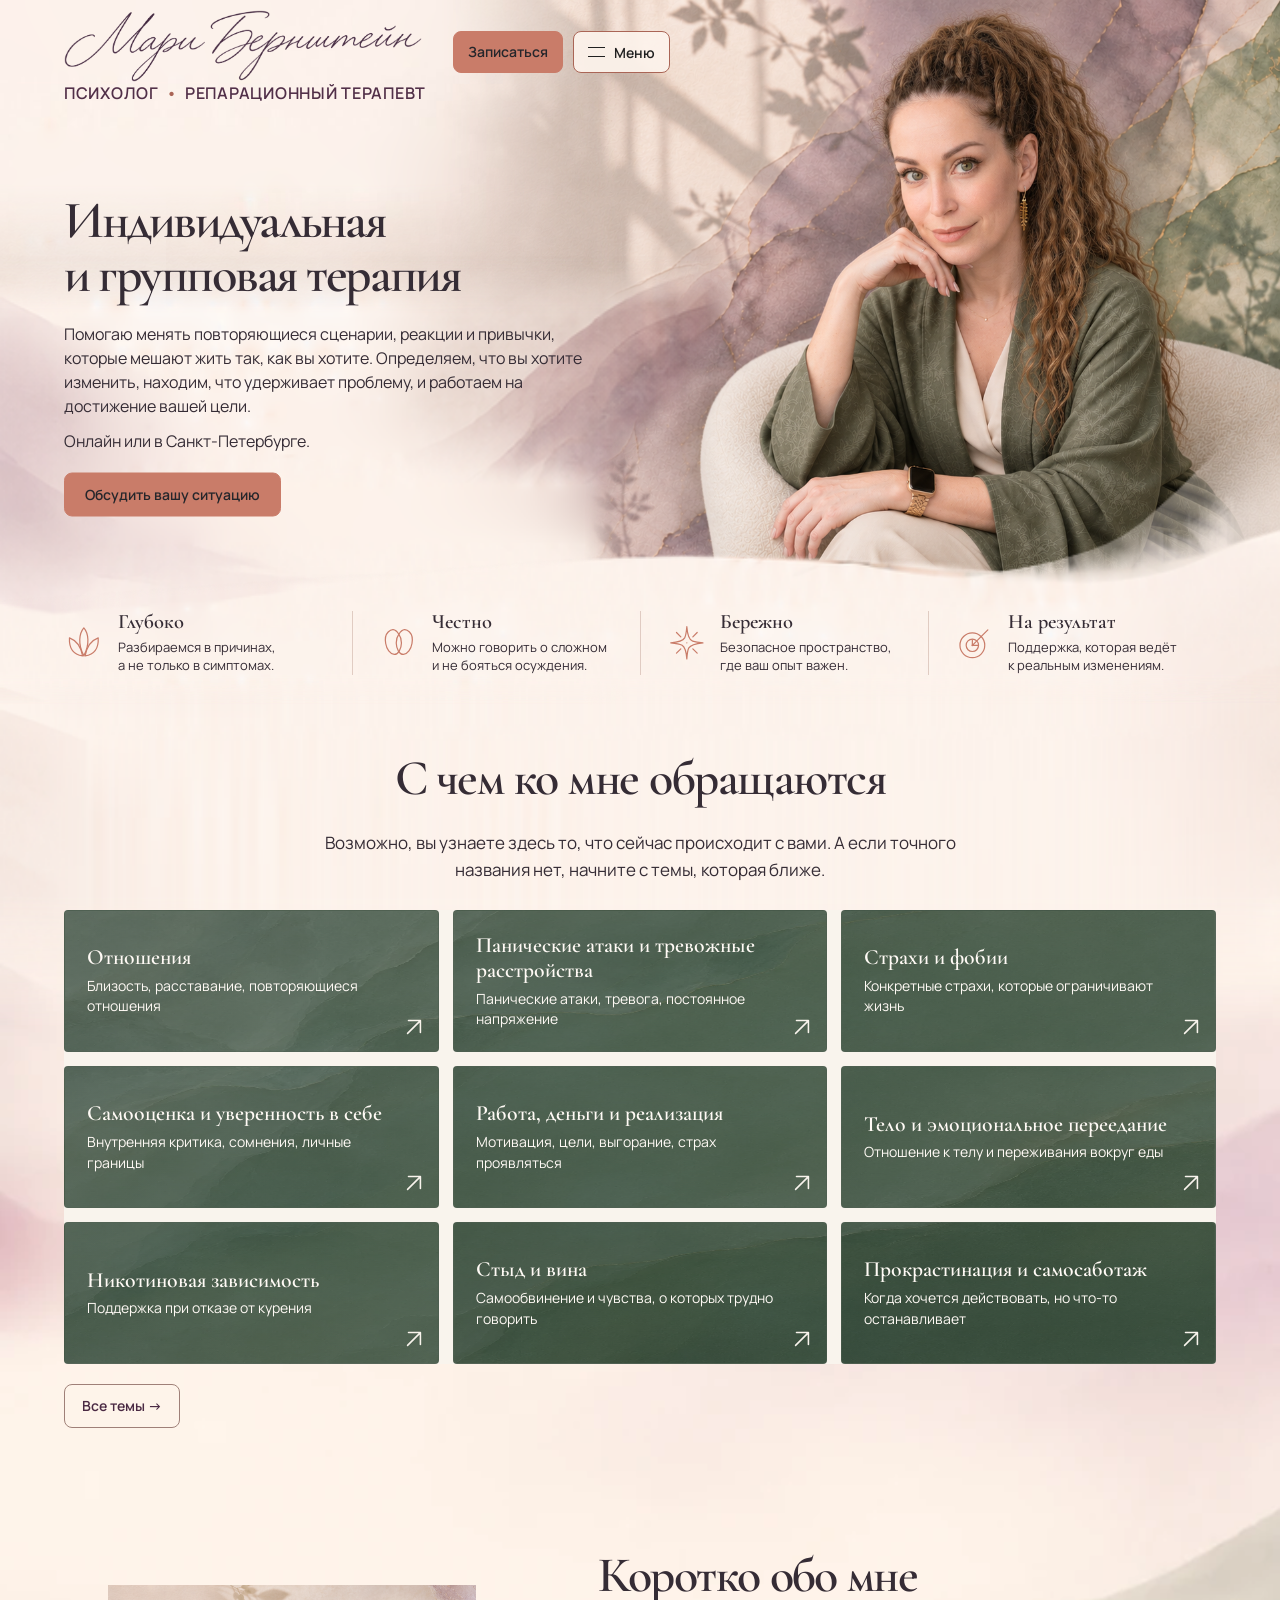
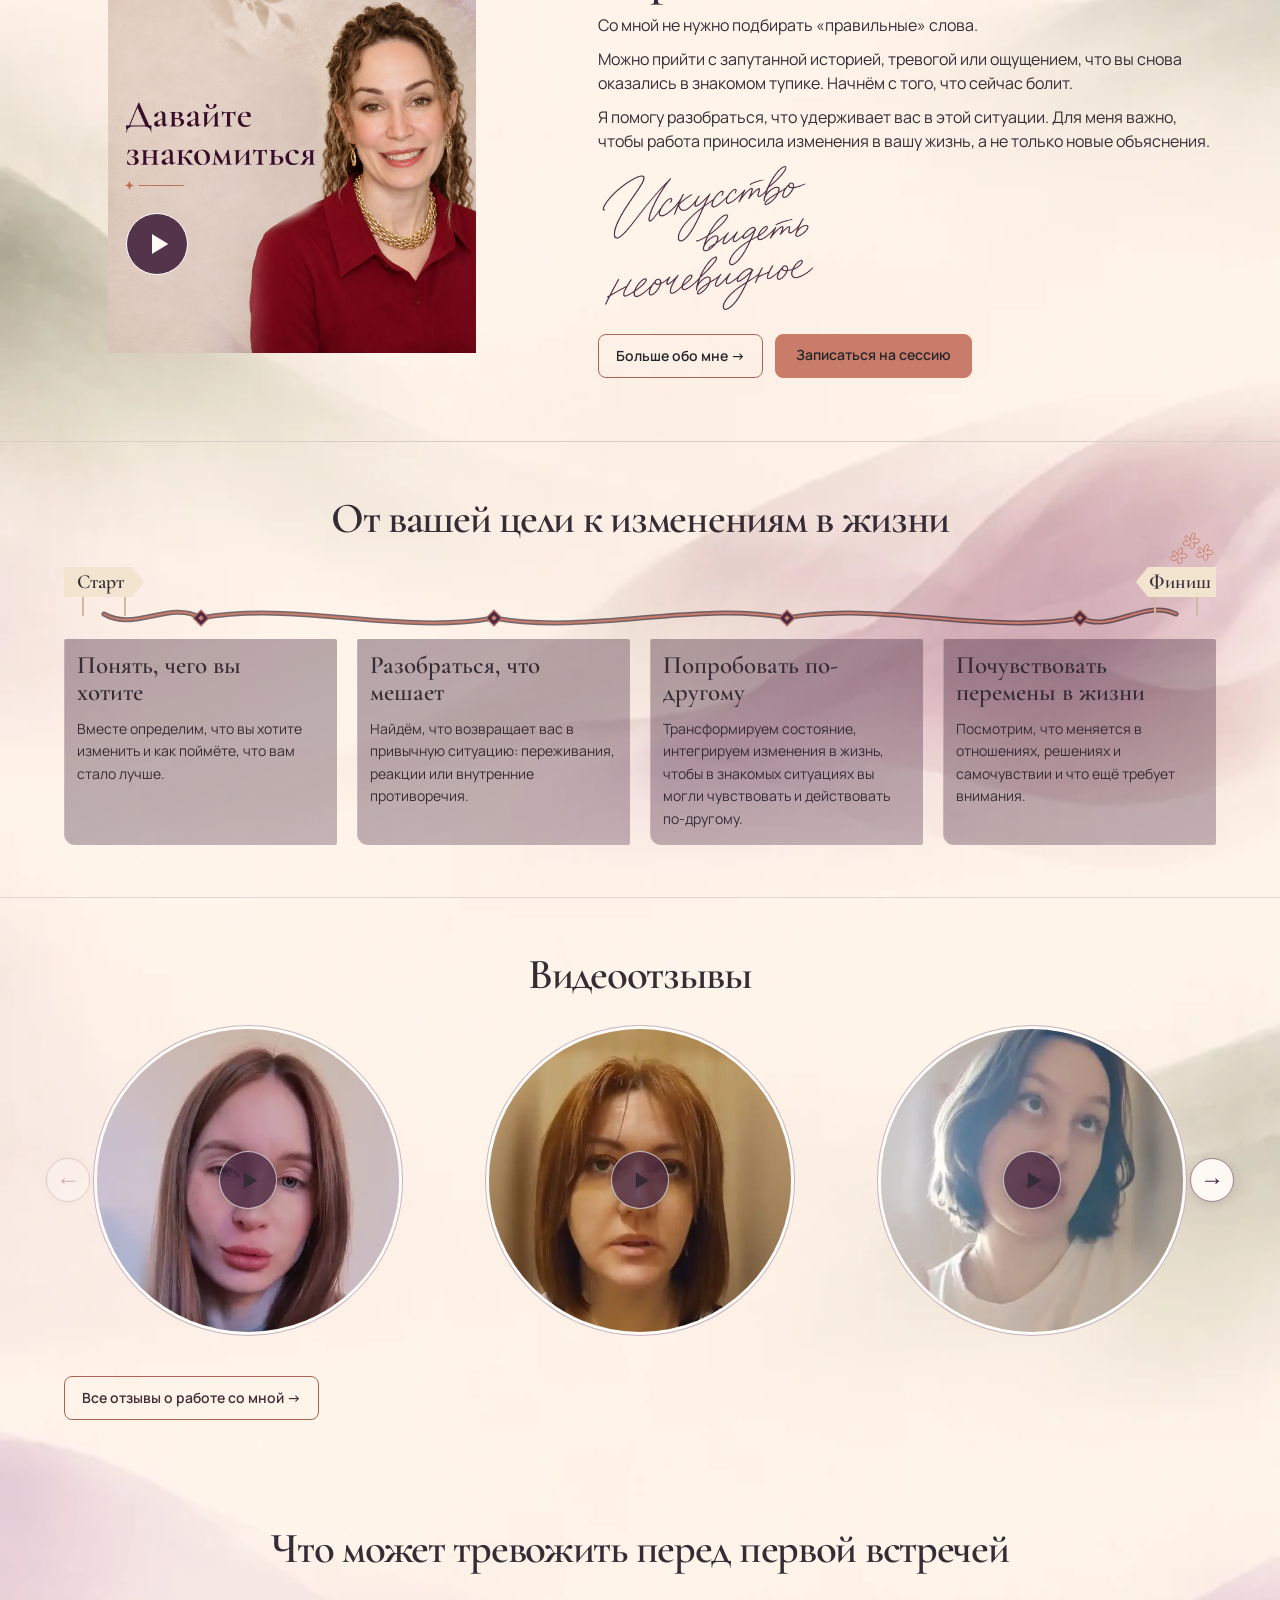
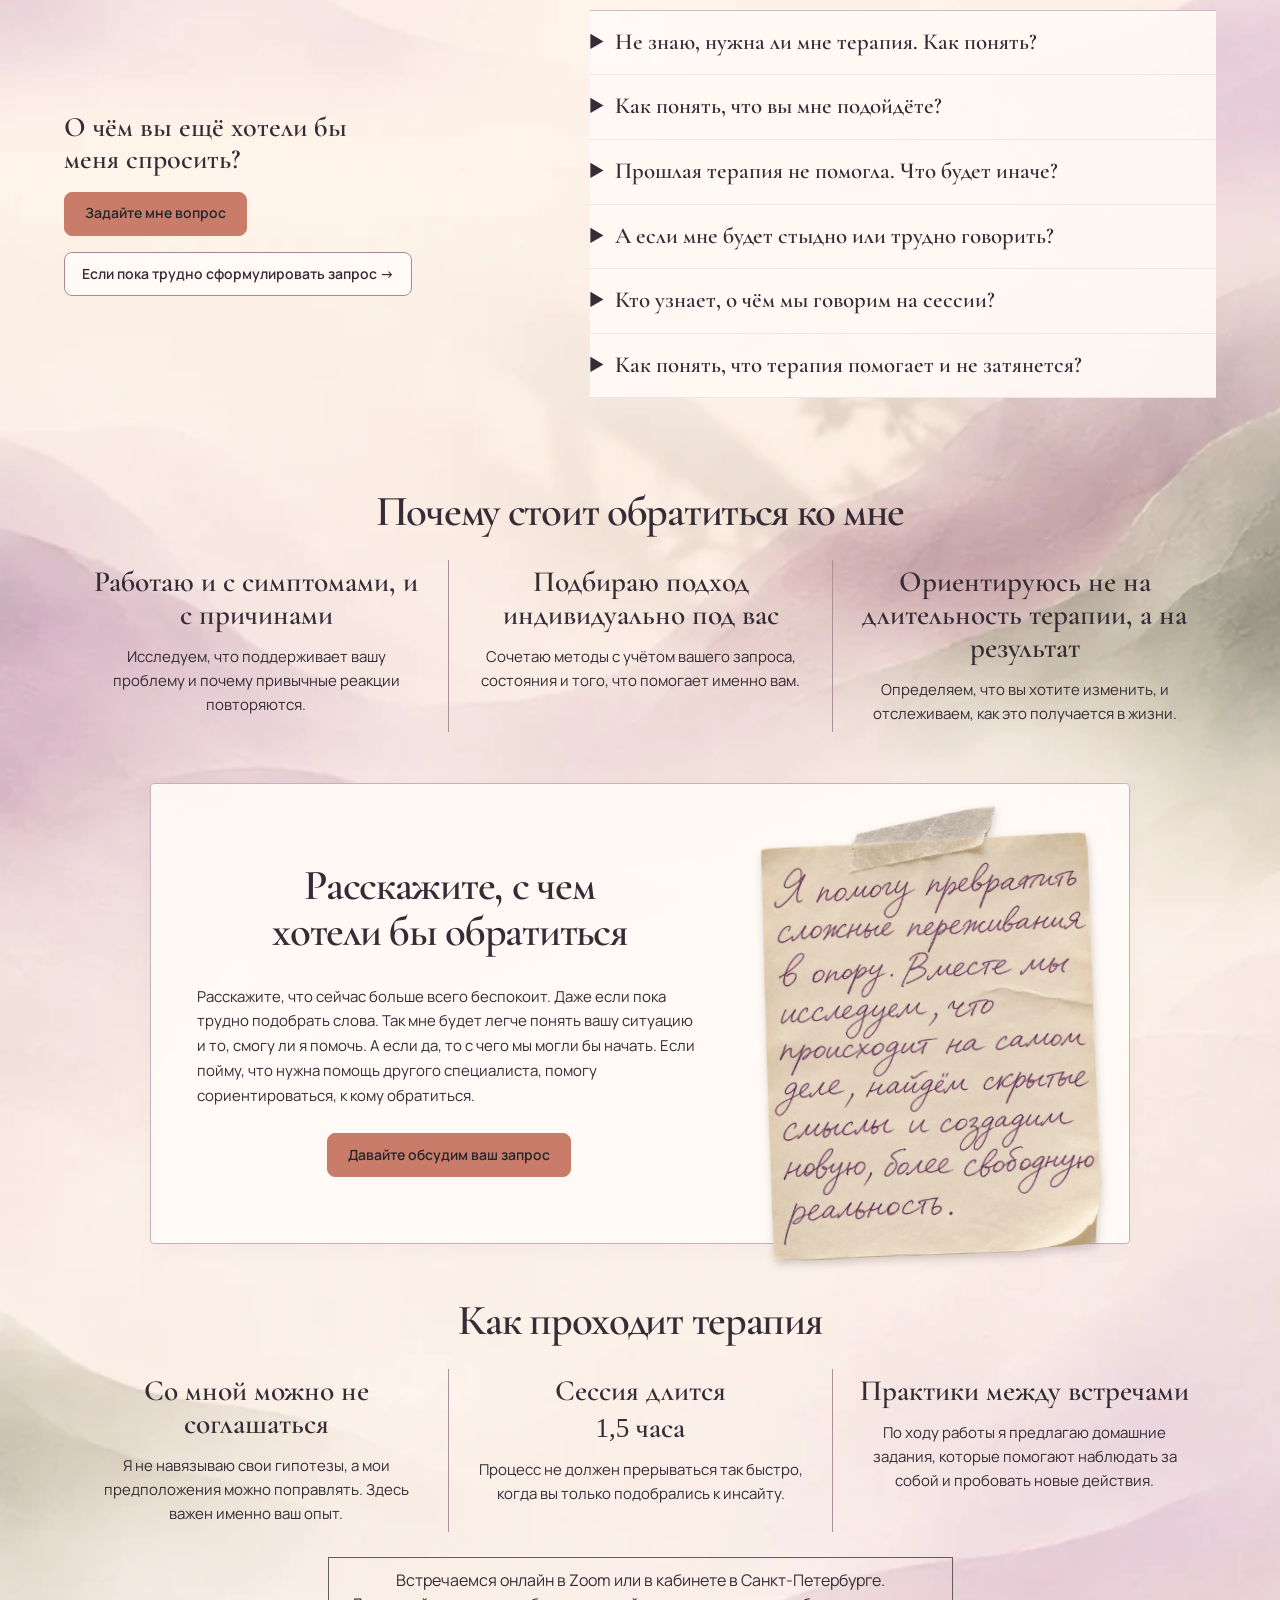
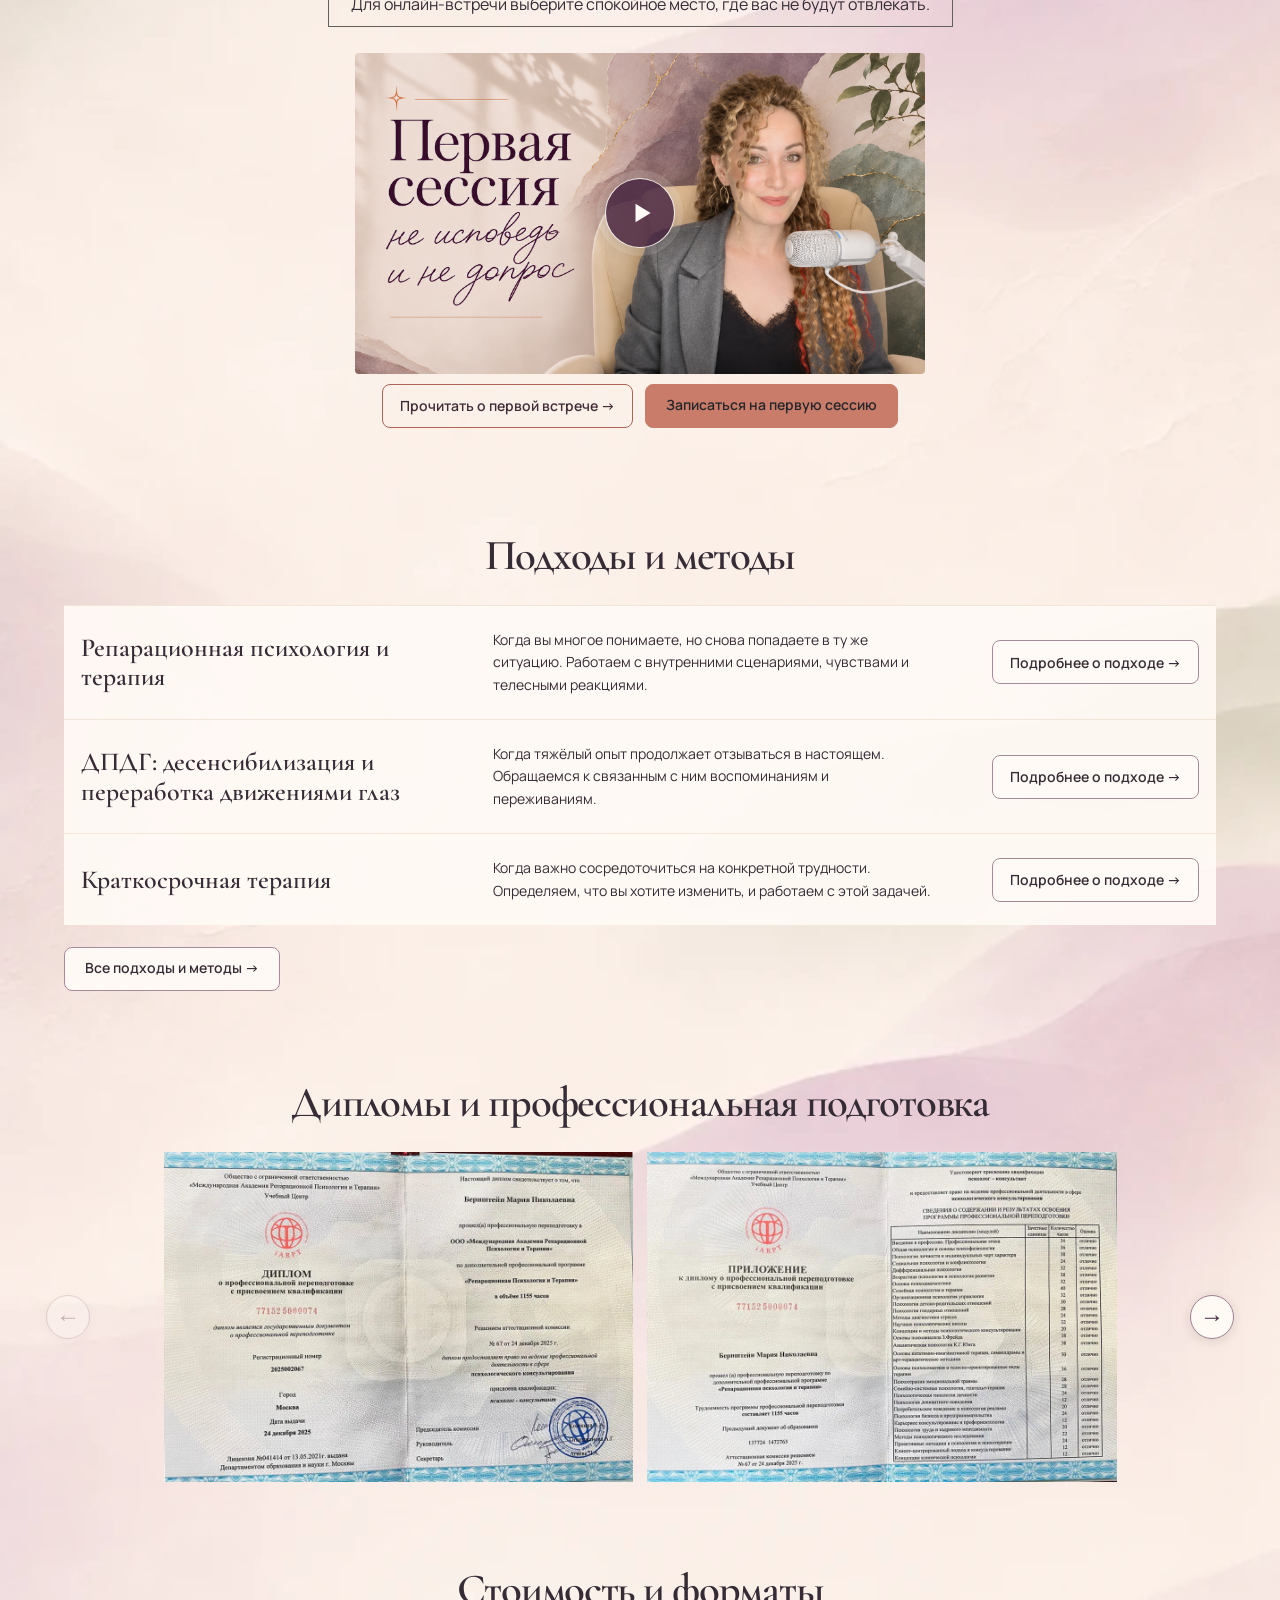
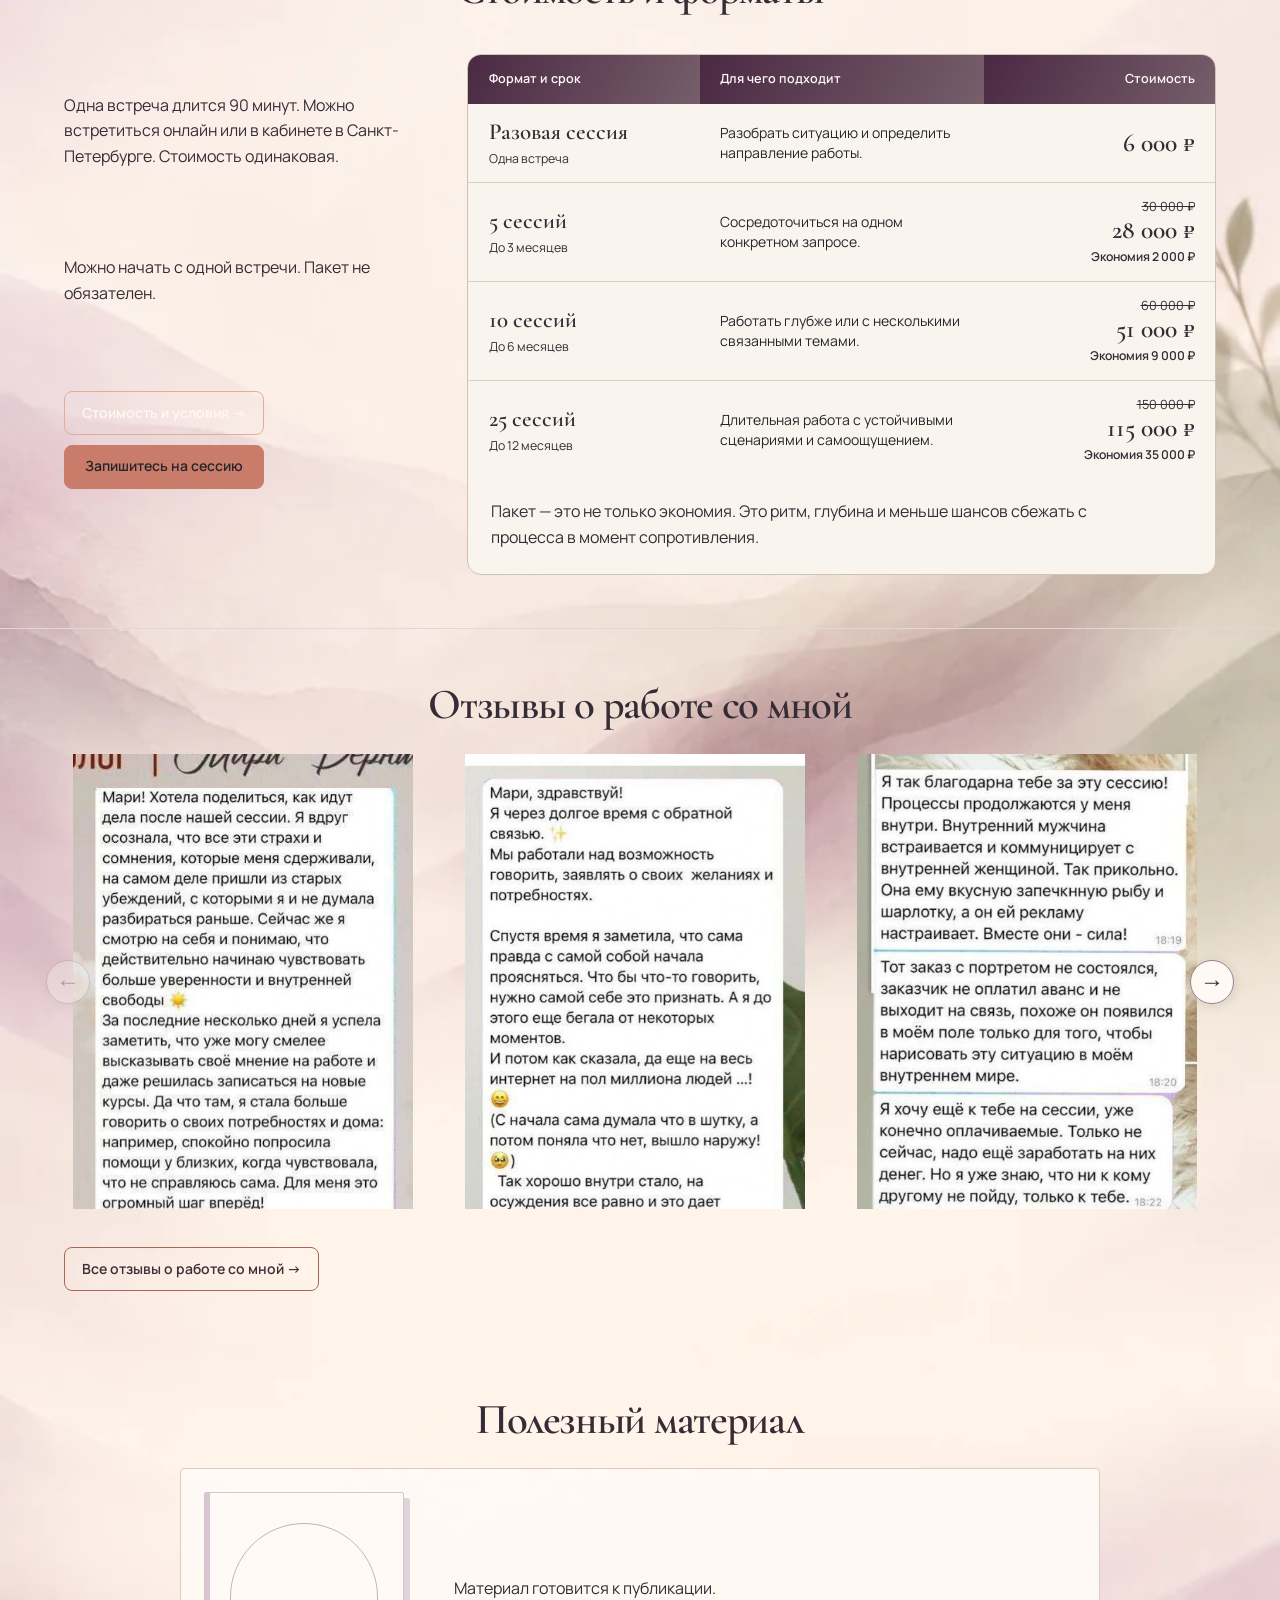
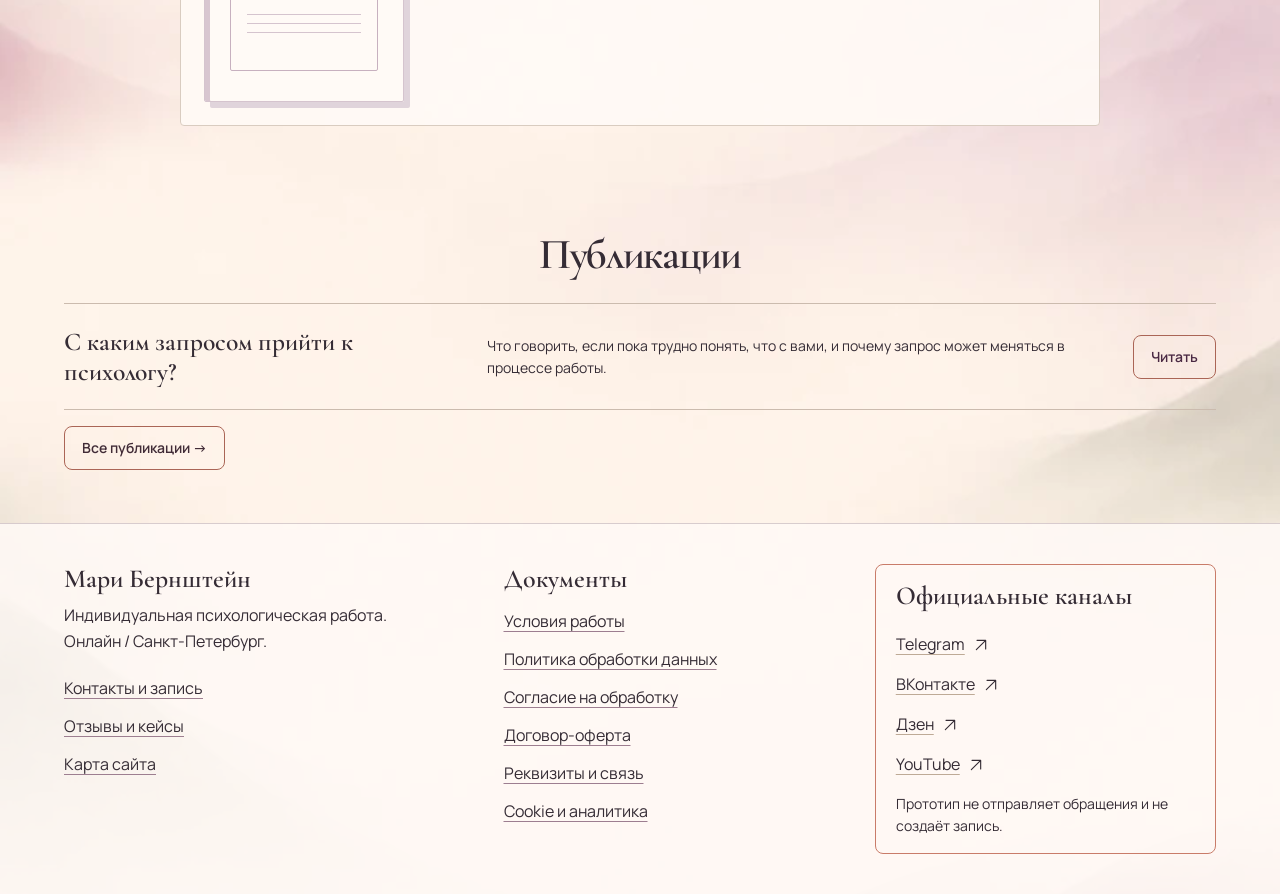
==== commit 1092d0f8: "Refine the V8 honesty caption and give the menu button motion feedback" ====
--- a/v8/index.html
+++ b/v8/index.html
@@ -64,7 +64,7 @@
 .author-article p { margin-block: .85em; line-height: 1.6; }
 .author-article .article-origin { font-size: 1rem; }
 .about-inscription { display: block; width: clamp(158px, 17vw, 220px); max-width: 100%; height: auto; margin: 12px 0 16px; filter: brightness(0) saturate(100%) invert(19%) sepia(20%) saturate(880%) hue-rotate(265deg); }
-</style><link rel="stylesheet" href="shared.css?v=6e1f26f88a"><link rel="stylesheet" href="b.css?v=7d23c89909"><link rel="stylesheet" href="full-page.css?v=e78b6350be"><link rel="stylesheet" href="revision.css?v=7ae32bc8f4"><link rel="stylesheet" href="mari.css?v=c49551435d"><link rel="stylesheet" href="editorial-sections.css?v=dd3f2dc154"><link rel="stylesheet" href="media-gallery.css?v=3b1dcfa815"><link rel="stylesheet" href="brand-finish.css?v=d760eb44a3"><link rel="stylesheet" href="forms-layout.css?v=b716c99df7"><link rel="stylesheet" href="material-rhythm.css?v=2ca453d315"><link rel="stylesheet" href="journey.css?v=b9516cb867"><link rel="stylesheet" href="watercolor-background.css?v=b63949cbb6c5"></head><body class="concept-b concept-mari"><div id="app"><header class="site-header"><div class="header-inner shell"><strong>Мари Бернштейн</strong><a href="#native-contact">Стоимость и связь по поводу записи</a></div></header><main class="main"><section class="section"><div class="inside"><p>Психолог · репарационный терапевт</p><h1>Мари Бернштейн</h1><p>Индивидуальные консультации онлайн и в Санкт-Петербурге.</p><p>Это резерв чтения статического прототипа. Формы здесь ничего не отправляют.</p></div></section></main></div><section id="native-contact" class="native-fallback" aria-labelledby="reserve-title"><h2 id="reserve-title">Если форма не открывается</h2><p>Ничего не отправлено. Здесь указаны стоимость, порядок записи и проверенный контакт для согласования консультации.</p><table class="price-table"><tr><th>Формат</th><th>Полная стоимость</th></tr><tr><td>90 минут</td><td>6000 ₽</td></tr><tr><td>5 встреч</td><td>28 000 ₽</td></tr><tr><td>10 встреч</td><td>51 000 ₽</td></tr><tr><td>25 встреч</td><td>115 000 ₽</td></tr></table><p>Цена одинакова онлайн и очно. Одна встреча доступна отдельно. Время и формат согласуются до 100% предоплаты; затем запись подтверждается.</p><h3>Перенос и отмена</h3><p>За 24 часа или раньше: перенос или возврат по текущему правилу. Менее чем за 24 часа, встреча считается проведённой и оплачивается. Если Мари отменяет или переносит встречу менее чем за 24 часа, следующая встреча бесплатна.</p><p data-fallback-contact><a class="button quiet" href="https://t.me/MarusyaBern" target="_blank" rel="noopener" aria-label="Связаться по поводу записи в Telegram (откроется в новой вкладке)">Связаться по поводу записи в Telegram</a></p><p data-fallback-paused hidden>Сейчас новые запросы не принимаются.</p><p class="small">Внешняя ссылка открывает Telegram. Сообщение не отправляется автоматически и время не бронируется.</p></section><noscript><style>.native-fallback{display:block}</style></noscript><dialog id="flow-dialog" aria-labelledby="flow-title"><div class="dialog-header"><h2 id="flow-title"></h2><button type="button" data-close aria-label="Закрыть окно">×</button></div><div class="dialog-body" id="flow-body"></div></dialog><script>window.PROTOTYPE_VARIANT="A";window.PROTOTYPE_DATA={"pages":{"H01":{"id":"H01","name":"Главная","url":"/","parent":null,"children":[],"crumbs":["H01"],"planning_status":"LAUNCH","published":false},"H02":{"id":"H02","name":"Онлайн-консультация","url":"/psiholog-online/","parent":null,"children":[],"crumbs":["H01","H02"],"planning_status":"LAUNCH","published":false},"H23":{"id":"H23","name":"Как проходит сессия","url":"/kak-prohodit-sessiya/","parent":null,"children":[],"crumbs":["H01","H23"],"planning_status":"LAUNCH","published":false},"A02":{"id":"A02","name":"Стоимость и форматы","url":"/stoimost/","parent":null,"children":[],"crumbs":["H01","A02"],"planning_status":"LAUNCH","published":false},"H22":{"id":"H22","name":"Контакты и запись","url":"/kontakty/","parent":null,"children":[],"crumbs":["H01","H22"],"planning_status":"LAUNCH","published":false},"A04":{"id":"A04","name":"Условия работы и частые вопросы","url":"/usloviya-raboty/","parent":null,"children":[],"crumbs":["H01","A04"],"planning_status":"LAUNCH","published":false},"TOPICS":{"id":"TOPICS","name":"Темы терапии","url":"/temy/","parent":null,"children":["TG_REL","TG_ANX","TG_FEAR","TG_SELF","TG_WORK","TG_PARENT","TG_CHILD","TG_BODY","TG_EMO"],"crumbs":["H01","TOPICS"],"planning_status":"LAUNCH","published":false,"baseline_name":"С чем я работаю: все темы"},"TG_REL":{"id":"TG_REL","name":"Отношения","url":"/temy/otnosheniya/","parent":"TOPICS","children":["TP01","TP02","TP03","TP04","TP05","TP06","TP07","TP08","TP09","TP10"],"crumbs":["H01","TOPICS","TG_REL"],"planning_status":"LAUNCH","published":false},"TG_ANX":{"id":"TG_ANX","name":"Панические атаки и тревожные расстройства","url":"/temy/trevoga-i-stress/","parent":"TOPICS","children":["TP11","TP12"],"crumbs":["H01","TOPICS","TG_ANX"],"planning_status":"LAUNCH","published":false,"baseline_name":"Тревога и стресс"},"TG_FEAR":{"id":"TG_FEAR","name":"Страхи и фобии","url":"/temy/strahi-i-fobii/","parent":"TOPICS","children":["TP13","TP14","TP15","TP16","FEAR_AIR","FEAR_HEIGHT","FEAR_WATER","FEAR_SPIDER","FEAR_DARK","FEAR_MED","FEAR_CLOSED","FEAR_OPEN","FEAR_VOMIT","FEAR_DOG","FEAR_MICROBE","FEAR_DEATH"],"crumbs":["H01","TOPICS","TG_FEAR"],"planning_status":"LAUNCH","published":false},"TG_SELF":{"id":"TG_SELF","name":"Самооценка и уверенность в себе","url":"/temy/samoocenka/","parent":"TOPICS","children":["TP17","TP18","TP19"],"crumbs":["H01","TOPICS","TG_SELF"],"planning_status":"LAUNCH","published":false,"baseline_name":"Самооценка и отношение к себе"},"TG_WORK":{"id":"TG_WORK","name":"Работа, деньги и реализация","url":"/temy/rabota-dengi-realizaciya/","parent":"TOPICS","children":["TP20","TP21","TP22","TP23","TP24","TP25","TP26"],"crumbs":["H01","TOPICS","TG_WORK"],"planning_status":"LAUNCH","published":false},"TG_PARENT":{"id":"TG_PARENT","name":"Отношения с родителями и сепарация","url":"/temy/roditeli-i-separaciya/","parent":"TOPICS","children":["TP27","TP28","TP29"],"crumbs":["H01","TOPICS","TG_PARENT"],"planning_status":"LAUNCH","published":false},"TG_CHILD":{"id":"TG_CHILD","name":"Материнство и отношения с детьми","url":"/temy/roditelstvo/","parent":"TOPICS","children":["TP30","TP31","TP32"],"crumbs":["H01","TOPICS","TG_CHILD"],"planning_status":"LAUNCH","published":false,"baseline_name":"Материнство и отношения с детьми"},"TG_BODY":{"id":"TG_BODY","name":"Тело и эмоциональное переедание","url":"/temy/telo-eda-privychki/","parent":"TOPICS","children":["TP33","TP34","TP35","TP36"],"crumbs":["H01","TOPICS","TG_BODY"],"baseline_name":"Тело, еда и привычки","planning_status":"LAUNCH","published":false},"TG_EMO":{"id":"TG_EMO","name":"Чувства, утраты и жизненные ориентиры","url":"/temy/chuvstva-i-poteri/","parent":"TOPICS","children":["TP37","TP38","TP39","TP40","TP41","TP42","TP43","TP44","TP45","TP46"],"crumbs":["H01","TOPICS","TG_EMO"],"planning_status":"LAUNCH","published":false,"baseline_name":"Чувства, потери и внутреннее состояние"},"TP01":{"id":"TP01","name":"Расставание и развод","url":"/temy/rasstavanie/","parent":"TG_REL","children":[],"crumbs":["H01","TOPICS","TG_REL","TP01"],"planning_status":"LAUNCH","published":false},"TP02":{"id":"TP02","name":"Эмоциональная зависимость","url":"/temy/emocionalnaya-zavisimost/","parent":"TG_REL","children":[],"crumbs":["H01","TOPICS","TG_REL","TP02"],"planning_status":"LAUNCH","published":false},"TP03":{"id":"TP03","name":"Созависимость","url":"/temy/sozavisimost/","parent":"TG_REL","children":[],"crumbs":["H01","TOPICS","TG_REL","TP03"],"planning_status":"LAUNCH","published":false},"TP05":{"id":"TP05","name":"Измена и предательство в отношениях","url":"/temy/izmena/","parent":"TG_REL","children":[],"crumbs":["H01","TOPICS","TG_REL","TP05"],"planning_status":"LAUNCH","published":false},"TP06":{"id":"TP06","name":"Ревность","url":"/temy/revnost/","parent":"TG_REL","children":[],"crumbs":["H01","TOPICS","TG_REL","TP06"],"planning_status":"LAUNCH","published":false},"TP07":{"id":"TP07","name":"Личные границы и конфликты","url":"/temy/konflikty-i-granicy/","parent":"TG_REL","children":[],"crumbs":["H01","TOPICS","TG_REL","TP07"],"planning_status":"LAUNCH","published":false},"TP08":{"id":"TP08","name":"Страх близости и недоступные партнёры","url":"/temy/blizost-i-nedostupnye-partnery/","parent":"TG_REL","children":[],"crumbs":["H01","TOPICS","TG_REL","TP08"],"planning_status":"LAUNCH","published":false},"TP11":{"id":"TP11","name":"Панические атаки","url":"/temy/panicheskie-perezhivaniya/","parent":"TG_ANX","children":[],"crumbs":["H01","TOPICS","TG_ANX","TP11"],"planning_status":"LAUNCH","published":false,"baseline_name":"Панические атаки и страх повторения"},"TP13":{"id":"TP13","name":"Страх вождения","url":"/temy/strah-vozhdeniya/","parent":"TG_FEAR","children":[],"crumbs":["H01","TOPICS","TG_FEAR","TP13"],"planning_status":"LAUNCH","published":false},"TP14":{"id":"TP14","name":"Страх стоматолога","url":"/temy/strah-stomatologa/","parent":"TG_FEAR","children":[],"crumbs":["H01","TOPICS","TG_FEAR","TP14"],"planning_status":"LAUNCH","published":false},"TP15":{"id":"TP15","name":"Страх публичных выступлений","url":"/temy/strah-vystupleniy/","parent":"TG_FEAR","children":[],"crumbs":["H01","TOPICS","TG_FEAR","TP15"],"planning_status":"LAUNCH","published":false},"TP16":{"id":"TP16","name":"Страх общения и социальной оценки","url":"/temy/strah-obshcheniya/","parent":"TG_FEAR","children":[],"crumbs":["H01","TOPICS","TG_FEAR","TP16"],"planning_status":"LAUNCH","published":false},"TP17":{"id":"TP17","name":"Внутренний критик и самокритика","url":"/temy/vnutrenniy-kritik/","parent":"TG_SELF","children":[],"crumbs":["H01","TOPICS","TG_SELF","TP17"],"planning_status":"LAUNCH","published":false},"TP18":{"id":"TP18","name":"Синдром самозванца","url":"/temy/sindrom-samozvanca/","parent":"TG_SELF","children":[],"crumbs":["H01","TOPICS","TG_SELF","TP18"],"planning_status":"LAUNCH","published":false},"TP19":{"id":"TP19","name":"Потеря себя и жизненных ориентиров","url":"/temy/poterya-sebya/","parent":"TG_SELF","children":[],"crumbs":["H01","TOPICS","TG_SELF","TP19"],"planning_status":"LAUNCH","published":false,"presentation_parent":"TG_EMO"},"TP23":{"id":"TP23","name":"Выгорание и перегрузка","url":"/temy/vygoranie/","parent":"TG_WORK","children":[],"crumbs":["H01","TOPICS","TG_WORK","TP23"],"planning_status":"LAUNCH","published":false},"TP24":{"id":"TP24","name":"Прокрастинация и самосаботаж","url":"/temy/prokrastinaciya/","parent":"TG_WORK","children":[],"crumbs":["H01","TOPICS","TG_WORK","TP24"],"planning_status":"LAUNCH","published":false},"TP28":{"id":"TP28","name":"Сепарация от родителей","url":"/temy/separaciya/","parent":"TG_PARENT","children":[],"crumbs":["H01","TOPICS","TG_PARENT","TP28"],"planning_status":"LAUNCH","published":false,"baseline_name":"Сепарация взрослого ребёнка"},"TP29":{"id":"TP29","name":"Когда взрослый ребёнок начинает жить отдельно","url":"/temy/vzroslyy-rebenok/","parent":"TG_PARENT","children":[],"crumbs":["H01","TOPICS","TG_PARENT","TP29"],"planning_status":"LAUNCH","published":false,"baseline_name":"Когда взрослый ребёнок отделяется","presentation_parent":"TG_CHILD"},"TP30":{"id":"TP30","name":"Срываюсь и кричу на ребёнка","url":"/temy/sryvy-na-rebenka/","parent":"TG_CHILD","children":[],"crumbs":["H01","TOPICS","TG_CHILD","TP30"],"planning_status":"LAUNCH","published":false},"TP33":{"id":"TP33","name":"Эмоциональное переедание","url":"/temy/emocionalnoe-pereedanie/","parent":"TG_BODY","children":[],"crumbs":["H01","TOPICS","TG_BODY","TP33"],"planning_status":"LAUNCH","published":false},"TP40":{"id":"TP40","name":"Гнев и раздражение","url":"/temy/gnev-i-razdrazhenie/","parent":"TG_EMO","children":[],"crumbs":["H01","TOPICS","TG_EMO","TP40"],"planning_status":"LAUNCH","published":false},"TP42":{"id":"TP42","name":"Одиночество","url":"/temy/odinochestvo/","parent":"TG_EMO","children":[],"crumbs":["H01","TOPICS","TG_EMO","TP42"],"planning_status":"LAUNCH","published":false},"TP43":{"id":"TP43","name":"Горе и утрата","url":"/temy/gore-i-utrata/","parent":"TG_EMO","children":[],"crumbs":["H01","TOPICS","TG_EMO","TP43"],"planning_status":"LAUNCH","published":false},"TP44":{"id":"TP44","name":"Бессилие, пустота и упадок сил","url":"/temy/bessilie-i-pustota/","parent":"TG_EMO","children":[],"crumbs":["H01","TOPICS","TG_EMO","TP44"],"planning_status":"LAUNCH","published":false},"TP45":{"id":"TP45","name":"ПТСР, кПТСР и последствия травмы","url":"/temy/travmaticheskie-perezhivaniya/","parent":"TG_EMO","children":[],"crumbs":["H01","TOPICS","TG_EMO","TP45"],"planning_status":"LAUNCH","published":false,"baseline_name":"Травматические переживания"},"FEAR_AIR":{"id":"FEAR_AIR","name":"Страх полётов / аэрофобия","url":"/temy/aerofobiya/","parent":"TG_FEAR","children":[],"crumbs":["H01","TOPICS","TG_FEAR","FEAR_AIR"],"planning_status":"LAUNCH","published":false},"FEAR_HEIGHT":{"id":"FEAR_HEIGHT","name":"Страх высоты","url":"/temy/strah-vysoty/","parent":"TG_FEAR","children":[],"crumbs":["H01","TOPICS","TG_FEAR","FEAR_HEIGHT"],"planning_status":"LAUNCH","published":false},"FEAR_SPIDER":{"id":"FEAR_SPIDER","name":"Страх пауков","url":"/temy/strah-paukov/","parent":"TG_FEAR","children":[],"crumbs":["H01","TOPICS","TG_FEAR","FEAR_SPIDER"],"planning_status":"LAUNCH","published":false},"FEAR_VOMIT":{"id":"FEAR_VOMIT","name":"Страх рвоты","url":"/temy/strah-rvoty/","parent":"TG_FEAR","children":[],"crumbs":["H01","TOPICS","TG_FEAR","FEAR_VOMIT"],"planning_status":"LAUNCH","published":false},"A01":{"id":"A01","name":"Как я работаю: подходы и методы","url":"/podhod/","parent":null,"children":["M01","M02","M05"],"crumbs":["H01","A01"],"planning_status":"LAUNCH","published":false},"M01":{"id":"M01","name":"Репарационная психология и терапия","url":"/podhod/arpt/","parent":"A01","children":[],"crumbs":["H01","A01","M01"],"planning_status":"LAUNCH","published":false,"baseline_name":"АРПТ: репарационная работа"},"M02":{"id":"M02","name":"ДПДГ: десенсибилизация и переработка движениями глаз","url":"/podhod/dpdg/","parent":"A01","children":[],"crumbs":["H01","A01","M02"],"planning_status":"LAUNCH","published":false,"baseline_name":"ДПДГ"},"M05":{"id":"M05","name":"Краткосрочная терапия","url":"/podhod/kratkosrochnaya-rabota/","parent":"A01","children":[],"crumbs":["H01","A01","M05"],"planning_status":"LAUNCH","published":false,"baseline_name":"Краткосрочная терапия"},"H21":{"id":"H21","name":"Обо мне","url":"/o-mne/","parent":null,"children":[],"crumbs":["H01","H21"],"planning_status":"LAUNCH","published":false},"A05":{"id":"A05","name":"Отзывы и кейсы","url":"/otzyvy/","parent":null,"children":[],"crumbs":["H01","A05"],"planning_status":"LAUNCH","published":false},"A07":{"id":"A07","name":"Блог","url":"/stati/","parent":null,"children":[],"crumbs":["H01","A07"],"planning_status":"LAUNCH","published":false},"L01":{"id":"L01","name":"Политика обработки персональных данных","url":"/privacy/","parent":null,"children":[],"crumbs":["H01","L01"],"planning_status":"LAUNCH","published":false},"L02":{"id":"L02","name":"Согласие на обработку данных","url":"/consent/","parent":null,"children":[],"crumbs":["H01","L02"],"planning_status":"LAUNCH","published":false},"L04":{"id":"L04","name":"Договор-оферта","url":"/offer-consultations/","parent":null,"children":[],"crumbs":["H01","L04"],"planning_status":"LAUNCH","published":false,"baseline_name":"Договор / оферта на индивидуальные услуги"},"L05":{"id":"L05","name":"Реквизиты и связь","url":"/rekvizity/","parent":null,"children":[],"crumbs":["H01","L05"],"planning_status":"LAUNCH","published":false,"baseline_name":"Сведения об исполнителе и обращения"},"L06":{"id":"L06","name":"Cookie и настройки аналитики","url":"/cookies/","parent":null,"children":[],"crumbs":["H01","L06"],"planning_status":"LAUNCH","published":false},"SITEMAP":{"id":"SITEMAP","name":"Карта сайта","url":"/karta-sayta/","parent":null,"children":[],"crumbs":["H01","SITEMAP"],"planning_status":"LAUNCH","published":false},"FEAR_DEATH":{"id":"FEAR_DEATH","name":"Страх смерти","url":"/temy/strah-smerti/","parent":"TG_FEAR","children":[],"crumbs":["H01","TOPICS","TG_FEAR","FEAR_DEATH"],"planning_status":"LAUNCH","published":false},"TP36":{"id":"TP36","name":"Психологическая поддержка отказа от курения","url":"/temy/otkaz-ot-kureniya/","parent":"TG_BODY","children":[],"crumbs":["H01","TOPICS","TG_BODY","TP36"],"baseline_status":"OPTIONAL","prototype_status":"LAUNCH_CANDIDATE_BY_OWNER_REQUEST","planning_status":"OPTIONAL","published":false},"TP37":{"id":"TP37","name":"Чувство вины","url":"/temy/chuvstvo-viny/","parent":"TG_EMO","children":[],"crumbs":["H01","TOPICS","TG_EMO","TP37"],"baseline_status":"OPTIONAL","prototype_status":"LAUNCH_CANDIDATE_BY_OWNER_REQUEST","planning_status":"OPTIONAL","published":false},"TP38":{"id":"TP38","name":"Стыд","url":"/temy/styd/","parent":"TG_EMO","children":[],"crumbs":["H01","TOPICS","TG_EMO","TP38"],"baseline_status":"OPTIONAL","prototype_status":"LAUNCH_CANDIDATE_BY_OWNER_REQUEST","planning_status":"OPTIONAL","published":false},"TP04":{"id":"TP04","name":"Повторяющийся выбор партнёров","url":"/temy/vybor-partnerov/","parent":"TG_REL","children":[],"crumbs":["H01","TOPICS","TG_REL","TP04"],"planning_status":"OPTIONAL","published":false},"TP09":{"id":"TP09","name":"Здоровые отношения","url":"/temy/zdorovye-otnosheniya/","parent":"TG_REL","children":[],"crumbs":["H01","TOPICS","TG_REL","TP09"],"planning_status":"OPTIONAL","published":false},"TP10":{"id":"TP10","name":"Сексуальность в индивидуальной работе","url":"/temy/seksualnost/","parent":"TG_REL","children":[],"crumbs":["H01","TOPICS","TG_REL","TP10"],"planning_status":"OPTIONAL","published":false},"TP12":{"id":"TP12","name":"Повторяющиеся тревожные мысли","url":"/temy/trevozhnye-mysli/","parent":"TG_ANX","children":[],"crumbs":["H01","TOPICS","TG_ANX","TP12"],"planning_status":"OPTIONAL","published":false},"TP20":{"id":"TP20","name":"Отношения с деньгами","url":"/temy/otnosheniya-s-dengami/","parent":"TG_WORK","children":[],"crumbs":["H01","TOPICS","TG_WORK","TP20"],"planning_status":"OPTIONAL","published":false},"TP21":{"id":"TP21","name":"Финансовый потолок и страх успеха","url":"/temy/finansovyy-potolok/","parent":"TG_WORK","children":[],"crumbs":["H01","TOPICS","TG_WORK","TP21"],"planning_status":"OPTIONAL","published":false},"TP22":{"id":"TP22","name":"Страх проявляться и продавать","url":"/temy/strah-proyavlyatsya/","parent":"TG_WORK","children":[],"crumbs":["H01","TOPICS","TG_WORK","TP22"],"planning_status":"OPTIONAL","published":false},"TP25":{"id":"TP25","name":"Мотивация, цели и профессиональная реализация","url":"/temy/celi-i-realizaciya/","parent":"TG_WORK","children":[],"crumbs":["H01","TOPICS","TG_WORK","TP25"],"planning_status":"OPTIONAL","published":false,"baseline_name":"Цели и профессиональная реализация"},"TP26":{"id":"TP26","name":"Поиск смысла и предназначения","url":"/temy/smysl-i-prednaznachenie/","parent":"TG_WORK","children":[],"crumbs":["H01","TOPICS","TG_WORK","TP26"],"planning_status":"OPTIONAL","published":false},"TP27":{"id":"TP27","name":"Отношения с матерью и отцом","url":"/temy/otnosheniya-s-roditelyami/","parent":"TG_PARENT","children":[],"crumbs":["H01","TOPICS","TG_PARENT","TP27"],"planning_status":"OPTIONAL","published":false},"TP31":{"id":"TP31","name":"Материнская перегрузка и выгорание","url":"/temy/materinskaya-peregruzka/","parent":"TG_CHILD","children":[],"crumbs":["H01","TOPICS","TG_CHILD","TP31"],"planning_status":"OPTIONAL","published":false},"TP32":{"id":"TP32","name":"Переживания после рождения ребёнка","url":"/temy/posle-rozhdeniya-rebenka/","parent":"TG_CHILD","children":[],"crumbs":["H01","TOPICS","TG_CHILD","TP32"],"planning_status":"OPTIONAL","published":false},"TP34":{"id":"TP34","name":"Отношение к своему телу","url":"/temy/otnoshenie-k-telu/","parent":"TG_BODY","children":[],"crumbs":["H01","TOPICS","TG_BODY","TP34"],"planning_status":"OPTIONAL","published":false},"TP35":{"id":"TP35","name":"Психосоматика и телесные проявления","url":"/temy/psihosomatika/","parent":"TG_BODY","children":[],"crumbs":["H01","TOPICS","TG_BODY","TP35"],"planning_status":"OPTIONAL","published":false},"TP39":{"id":"TP39","name":"Обида","url":"/temy/obida/","parent":"TG_EMO","children":[],"crumbs":["H01","TOPICS","TG_EMO","TP39"],"planning_status":"OPTIONAL","published":false},"TP41":{"id":"TP41","name":"Зависть","url":"/temy/zavist/","parent":"TG_EMO","children":[],"crumbs":["H01","TOPICS","TG_EMO","TP41"],"planning_status":"OPTIONAL","published":false},"TP46":{"id":"TP46","name":"Длительная разлука и неопределённость","url":"/temy/razluka-i-neopredelennost/","parent":"TG_EMO","children":[],"crumbs":["H01","TOPICS","TG_EMO","TP46"],"planning_status":"OPTIONAL","published":false},"FEAR_WATER":{"id":"FEAR_WATER","name":"Страх воды","url":"/temy/strah-vody/","parent":"TG_FEAR","children":[],"crumbs":["H01","TOPICS","TG_FEAR","FEAR_WATER"],"planning_status":"HOLD","published":false},"FEAR_DARK":{"id":"FEAR_DARK","name":"Страх темноты","url":"/temy/strah-temnoty/","parent":"TG_FEAR","children":[],"crumbs":["H01","TOPICS","TG_FEAR","FEAR_DARK"],"planning_status":"HOLD","published":false},"FEAR_MED":{"id":"FEAR_MED","name":"Страх врачей, уколов и крови","url":"/temy/strah-vrachey/","parent":"TG_FEAR","children":[],"crumbs":["H01","TOPICS","TG_FEAR","FEAR_MED"],"planning_status":"OPTIONAL","published":false},"FEAR_CLOSED":{"id":"FEAR_CLOSED","name":"Замкнутые пространства","url":"/temy/zamknutye-prostranstva/","parent":"TG_FEAR","children":[],"crumbs":["H01","TOPICS","TG_FEAR","FEAR_CLOSED"],"planning_status":"HOLD","published":false},"FEAR_OPEN":{"id":"FEAR_OPEN","name":"Страх выйти из дома и открытых мест","url":"/temy/otkrytye-mesta/","parent":"TG_FEAR","children":[],"crumbs":["H01","TOPICS","TG_FEAR","FEAR_OPEN"],"planning_status":"HOLD","published":false},"FEAR_DOG":{"id":"FEAR_DOG","name":"Страх собак","url":"/temy/strah-sobak/","parent":"TG_FEAR","children":[],"crumbs":["H01","TOPICS","TG_FEAR","FEAR_DOG"],"planning_status":"OPTIONAL","published":false},"FEAR_MICROBE":{"id":"FEAR_MICROBE","name":"Страх микробов и заражения","url":"/temy/strah-zarazheniya/","parent":"TG_FEAR","children":[],"crumbs":["H01","TOPICS","TG_FEAR","FEAR_MICROBE"],"planning_status":"HOLD","published":false},"L03":{"id":"L03","name":"Согласие на информационные/рекламные сообщения","url":"/marketing-consent/","parent":null,"children":[],"crumbs":["H01","L03"],"planning_status":"OPTIONAL","published":false},"REQUEST_GUIDE":{"id":"REQUEST_GUIDE","name":"С каким запросом прийти к психологу?","url":null,"parent":"A07","children":[],"crumbs":["H01","A07","REQUEST_GUIDE"],"planning_status":"DRAFT","published":false,"seo_owner":null}},"groups":["TG_REL","TG_ANX","TG_FEAR","TG_SELF","TG_WORK","TG_PARENT","TG_CHILD","TG_BODY","TG_EMO"],"ui":{"BOOK_ENTRY":"Записаться на сессию","BOOK_SUBMIT":"Отправить заявку","BOOK_CONTACT_TITLE":"Как с вами связаться?","NAME_LABEL":"Как к вам обращаться?","BOOK_REVIEW_TITLE":"Проверьте перед отправкой","FORM_BACK":"Назад","FORM_CLOSE":"Закрыть","BOOK_SUCCESS":"Спасибо! Мы напишем вам, чтобы подобрать время сессии.","BOOK_BEFORE_SUBMIT":"Мы напишем вам, чтобы подобрать время сессии.","QUESTION_ENTRY":"Задать вопрос Мари","QUESTION_SUBMIT":"Отправить вопрос","QUESTION_TITLE":"Ваш вопрос Мари","QUESTION_CONTACT_TITLE":"Куда ответить?","QUESTION_REVIEW_TITLE":"Проверьте вопрос перед отправкой","QUESTION_BEFORE_CONTACT":"Контакт нужен для ответа по вашему вопросу. Ваш вопрос и голосовую запись я не публикую без отдельного разрешения.","QUESTION_BEFORE_CONTACT_TEXT_ONLY":"О чём хотите меня спросить? Можно коротко рассказать о ситуации, чтобы я лучше поняла ваш вопрос.","QUESTION_SUCCESS":"Спасибо за вопрос. Я отвечу вам по указанному контакту.","EMAIL_LABEL":"Email","TG_LABEL":"Имя пользователя Telegram","PHONE_LABEL":"Телефон с кодом страны","CONTACT_METHOD_LABEL":"Как вам ответить?","ERR_METHOD":"Выберите способ связи.","ERR_EMAIL_MISSING":"Укажите email для ответа.","ERR_TG_MISSING":"Укажите имя пользователя Telegram для ответа.","ERR_PHONE_MISSING":"Укажите номер для ответа.","ERR_EMAIL_FORMAT":"Проверьте email, например name@example.com.","ERR_TG_FORMAT":"Проверьте имя пользователя Telegram, например @username.","ERR_PHONE_FORMAT":"Проверьте номер телефона и код страны.","ERR_QUESTION_TEXT":"Напишите, о чём хотели бы спросить.","ERR_QUESTION_WITH_VOICE":"Напишите вопрос или добавьте запись.","VOICE_OPTION":"Задать вопрос голосом","VOICE_START":"Записать вопрос","VOICE_STOP":"Остановить запись","VOICE_PLAY":"Прослушать","VOICE_REPLACE":"Перезаписать","VOICE_DELETE":"Удалить запись","VOICE_TEXT":"Написать текстом","VOICE_BEFORE_RECORD":"Вы сможете прослушать и удалить запись. Она отправится только вместе с вопросом после вашего подтверждения.","VOICE_DENIED":"Не удалось включить микрофон. Можно написать вопрос текстом.","VOICE_LOCAL_DRAFT":"Запись ещё не отправлена.","VOICE_NOT_ADDED":"Запись не добавлена. Можно повторить запись или написать текст.","FORM_PENDING":"Отправляем…","FORM_FAILURE":"Не получилось отправить. Всё, что вы заполнили, осталось в форме. Можно вернуться к ней или попробовать ещё раз.","FORM_UNCERTAIN":"Не удалось подтвердить получение. Обращение могло дойти.","CHECK_STATUS":"Проверить получение","RETRY_SAME_OPERATION":"Повторить отправку","RETURN_READING":"Вернуться к чтению","BOOK_PAUSED":"Сейчас я не принимаю новые записи. Материалы сайта остаются для вас открыты.","NO_CONTACT_AVAILABLE":"Сейчас связаться через сайт не получается.","MODIFY_ENTRY":"Перенести или отменить встречу","MODIFY_HELP":"Укажите дату и время согласованной встречи. Новое время нужно согласовать отдельно.","TG_PERSONAL":"Написать в Telegram","TG_CHANNEL":"Читать Telegram-канал","VK_PROFILE":"Открыть страницу ВК","RESOURCE_UNAVAILABLE":"Этот материал сейчас недоступен.","RESOURCE_RETRY":"Повторить получение","RESOURCE_PENDING":"Запрос на материал получен. Он ещё не отправлен.","RESOURCE_ACCESS_READY":"Материал доступен.","RESOURCE_OPEN":"Открыть материал","RESOURCE_EMAIL_SENT":"Материал отправлен на указанный email.","RESOURCE_DELIVERY_FAILURE":"Не удалось выдать материал. Можно повторить получение.","RETURN_FORM":"Вернуться к форме","LEAVE_DRAFT_TITLE":"Закрыть форму с несохранённым текстом?","KEEP_EDITING":"Продолжить заполнение","DELETE_DRAFT_AND_CLOSE":"Удалить черновик и закрыть","HTTP404_TITLE":"Страница не найдена","HTTP404_BODY":"Возможно, адрес изменился или страница больше недоступна.","TEMPORARY_ERROR":"Не удалось открыть страницу. Попробуйте ещё раз.","RETRY_READING":"Повторить","ANALYTICS_SAVE":"Сохранить выбор","ANALYTICS_REJECT":"Отказаться от необязательной аналитики","ANALYTICS_SAVED":"Выбор сохранён.","ANALYTICS_FAILURE":"Не удалось сохранить выбор. Попробуйте ещё раз.","DISCUSS_SUCCESS":"Спасибо, что поделились. Ваш запрос получен. Я свяжусь с вами, чтобы обсудить, чем смогу помочь.","BOOK_TITLE":"Записаться на сессию","DISCUSS_ENTRY":"Давайте обсудим ваш запрос","DISCUSS_TITLE":"Расскажите, что вас беспокоит","DISCUSS_SUBMIT":"Отправить мой запрос","DISCUSS_QUERY_LABEL":"Ваше сообщение","DISCUSS_BEFORE_CONTACT":"Можно своими словами, даже если пока трудно сформулировать вопрос.","QUESTION_QUERY_LABEL":"Какой вопрос вы хотите задать? *","BOOK_NAME_LABEL":"Как к вам обращаться?","BOOK_METHOD_HINT":"Выберите один или несколько способов связи.","ERR_BOOK_NAME":"Напишите, как к вам обращаться.","ERR_BOOK_METHODS":"Выберите хотя бы один способ связи."},"home_topic_cards":[{"label":"Отношения","target":"TG_REL","hint":"Близость, расставание, повторяющиеся отношения"},{"label":"Панические атаки и тревожные расстройства","target":"TG_ANX","hint":"Панические атаки, тревога, постоянное напряжение"},{"label":"Страхи и фобии","target":"TG_FEAR","hint":"Конкретные страхи, которые ограничивают жизнь"},{"label":"Самооценка и уверенность в себе","target":"TG_SELF","hint":"Внутренняя критика, сомнения, личные границы"},{"label":"Работа, деньги и реализация","target":"TG_WORK","hint":"Мотивация, цели, выгорание, страх проявляться"},{"label":"Тело и эмоциональное переедание","target":"TG_BODY","hint":"Отношение к телу и переживания вокруг еды"},{"label":"Никотиновая зависимость","target":"TP36","hint":"Поддержка при отказе от курения"},{"label":"Стыд и вина","picker":"shame","targets":["TP38","TP37"],"hint":"Самообвинение и чувства, о которых трудно говорить"},{"label":"Прокрастинация и самосаботаж","target":"TP24","hint":"Когда хочется действовать, но что-то останавливает"}],"topic_collections":{"TG_REL":{"topics":["TP01","TP02","TP03","TP04","TP05","TP06","TP07","TP08","TP09","TP10"],"related":["TP19"]},"TG_ANX":{"topics":["TP11","TP12"],"related":[]},"TG_FEAR":{"topics":["TP13","TP14","TP15","TP16","FEAR_AIR","FEAR_HEIGHT","FEAR_WATER","FEAR_SPIDER","FEAR_DARK","FEAR_MED","FEAR_CLOSED","FEAR_OPEN","FEAR_VOMIT","FEAR_DOG","FEAR_MICROBE","FEAR_DEATH"],"related":[]},"TG_SELF":{"topics":["TP17","TP18"],"related":["TP07"]},"TG_WORK":{"topics":["TP20","TP21","TP22","TP23","TP24","TP25","TP26"],"related":["TP17","TP18","TP19"]},"TG_PARENT":{"topics":["TP27","TP28"],"related":["TP29"]},"TG_CHILD":{"topics":["TP29","TP30","TP31","TP32"],"related":[]},"TG_BODY":{"topics":["TP33","TP34","TP35","TP36"],"related":[]},"TG_EMO":{"topics":["TP19","TP37","TP38","TP39","TP40","TP41","TP42","TP43","TP44","TP45","TP46"],"related":["TP26"]}},"topic_sections":{"TG_ANX":[{"id":"anxiety","title":"Тревога и постоянное напряжение","text":"Когда трудно отпустить тревожные мысли, расслабиться или почувствовать себя спокойно."},{"id":"gtr","title":"Генерализованное тревожное расстройство (ГТР)","text":"Если вы обращаетесь по поводу ГТР, расскажите, что беспокоит вас сейчас и какая помощь уже есть. Вместе обсудим, как может строиться психологическая работа."}],"TG_SELF":[{"id":"confidence","title":"Уверенность в себе","text":"Когда хочется больше опираться на себя, свободнее говорить о своих желаниях и меньше зависеть от чужой оценки."},{"id":"boundaries","title":"Личные границы","text":"Как говорить «нет», замечать свои потребности и оставаться в контакте с собой рядом с другими.","link":"TP07"}]},"faq_home":[{"id":"FAQ_NEED","question":"Не знаю, нужна ли мне терапия. Как понять?","answer":"Не обязательно ждать, пока станет совсем плохо. Если одна и та же история повторяется, отнимает много сил или мешает жить так, как хочется, с этим можно обратиться. Начнём с того, что происходит у вас и что вы хотите изменить.","barriers":["NEED","SELF_RELIANCE"],"evidence":["NAFI24","WMH14"]},{"id":"FAQ_FIT","question":"Как понять, что вы мне подойдёте?","answer":"Посмотрите видео-знакомство, почитайте о моём подходе и образовании. На первой встрече вы сможете почувствовать, как вам со мной: получается ли говорить о важном, понятно ли то, что я предлагаю. После неё можно решить, хотите ли вы продолжать.","barriers":["COMPETENCE","FIT"],"evidence":["NAFI24","QUAL22"]},{"id":"FAQ_PAST","question":"Прошлая терапия не помогла. Что будет иначе?","answer":"Расскажите, что вы уже пробовали и чего вам тогда не хватило. Мне важно это учитывать. В работе будем возвращаться к вашей цели и смотреть, что меняется в жизни, а не только что удалось понять на сессии.","barriers":["PAST_EXPERIENCE","EFFICACY"],"evidence":["WMH14","NONRESPONSE24"]},{"id":"FAQ_SHAME","question":"А если мне будет стыдно или трудно говорить?","answer":"Можно начать прямо с этого: «Мне трудно об этом говорить». Не нужно сначала собраться, перестать волноваться или найти правильные слова. Я помогу начать разговор без необходимости оправдываться или выглядеть благополучно.","barriers":["DISCLOSURE","JUDGEMENT"],"evidence":["NAFI24","STIGMA14","QUAL22"]},{"id":"FAQ_PRIVACY","question":"Кто узнает, о чём мы говорим на сессии?","answer":"То, чем вы делитесь, не становится темой моих соцсетей или разговоров с вашими близкими. Для публикации отзыва или истории работы нужно отдельное согласие. Если конфиденциальность особенно вас тревожит, это можно обсудить ещё до встречи.","barriers":["PRIVACY"],"evidence":["NAFI24","STIGMA14"],"basis":"Авторский текст Мари о конфиденциальности + ранее согласованное отдельное разрешение на публикацию; не обещание отсутствия любых законных исключений."},{"id":"FAQ_PROGRESS","question":"Как понять, что терапия помогает и не затянется?","answer":"В начале обсудим, каких изменений вы ждёте и по чему сможете их заметить. Дальше будем к этому возвращаться: что уже получается иначе, а где всё остаётся по-прежнему. Если вы не замечаете сдвигов, об этом важно говорить. Вместе будем разбираться, что мешает.","barriers":["DURATION","EFFICACY","COST"],"evidence":["NONRESPONSE24","WMH14"],"basis":"Согласованная работа от цели к изменениям; без фиксированного срока и гарантии результата."}],"booking_channels":[{"id":"telegram","label":"Telegram","field":"Имя пользователя или ссылка Telegram","placeholder":"@username или t.me/username","type":"text"},{"id":"vk","label":"ВКонтакте","field":"Ссылка на страницу ВКонтакте","placeholder":"vk.com/id123456","type":"text"},{"id":"whatsapp","label":"WhatsApp","field":"Номер WhatsApp с кодом страны","placeholder":"+7 999 123-45-67","type":"tel"},{"id":"email","label":"Email","field":"Email","placeholder":"name@example.com","type":"email"}]};
+</style><link rel="stylesheet" href="shared.css?v=6e1f26f88a"><link rel="stylesheet" href="b.css?v=7d23c89909"><link rel="stylesheet" href="full-page.css?v=e78b6350be"><link rel="stylesheet" href="revision.css?v=7ae32bc8f4"><link rel="stylesheet" href="mari.css?v=c49551435d"><link rel="stylesheet" href="editorial-sections.css?v=dd3f2dc154"><link rel="stylesheet" href="media-gallery.css?v=3b1dcfa815"><link rel="stylesheet" href="brand-finish.css?v=d760eb44a3"><link rel="stylesheet" href="forms-layout.css?v=b716c99df7"><link rel="stylesheet" href="material-rhythm.css?v=2ca453d315"><link rel="stylesheet" href="journey.css?v=b9516cb867"><link rel="stylesheet" href="watercolor-background.css?v=0a2a63f4cd3c"></head><body class="concept-b concept-mari"><div id="app"><header class="site-header"><div class="header-inner shell"><strong>Мари Бернштейн</strong><a href="#native-contact">Стоимость и связь по поводу записи</a></div></header><main class="main"><section class="section"><div class="inside"><p>Психолог · репарационный терапевт</p><h1>Мари Бернштейн</h1><p>Индивидуальные консультации онлайн и в Санкт-Петербурге.</p><p>Это резерв чтения статического прототипа. Формы здесь ничего не отправляют.</p></div></section></main></div><section id="native-contact" class="native-fallback" aria-labelledby="reserve-title"><h2 id="reserve-title">Если форма не открывается</h2><p>Ничего не отправлено. Здесь указаны стоимость, порядок записи и проверенный контакт для согласования консультации.</p><table class="price-table"><tr><th>Формат</th><th>Полная стоимость</th></tr><tr><td>90 минут</td><td>6000 ₽</td></tr><tr><td>5 встреч</td><td>28 000 ₽</td></tr><tr><td>10 встреч</td><td>51 000 ₽</td></tr><tr><td>25 встреч</td><td>115 000 ₽</td></tr></table><p>Цена одинакова онлайн и очно. Одна встреча доступна отдельно. Время и формат согласуются до 100% предоплаты; затем запись подтверждается.</p><h3>Перенос и отмена</h3><p>За 24 часа или раньше: перенос или возврат по текущему правилу. Менее чем за 24 часа, встреча считается проведённой и оплачивается. Если Мари отменяет или переносит встречу менее чем за 24 часа, следующая встреча бесплатна.</p><p data-fallback-contact><a class="button quiet" href="https://t.me/MarusyaBern" target="_blank" rel="noopener" aria-label="Связаться по поводу записи в Telegram (откроется в новой вкладке)">Связаться по поводу записи в Telegram</a></p><p data-fallback-paused hidden>Сейчас новые запросы не принимаются.</p><p class="small">Внешняя ссылка открывает Telegram. Сообщение не отправляется автоматически и время не бронируется.</p></section><noscript><style>.native-fallback{display:block}</style></noscript><dialog id="flow-dialog" aria-labelledby="flow-title"><div class="dialog-header"><h2 id="flow-title"></h2><button type="button" data-close aria-label="Закрыть окно">×</button></div><div class="dialog-body" id="flow-body"></div></dialog><script>window.PROTOTYPE_VARIANT="A";window.PROTOTYPE_DATA={"pages":{"H01":{"id":"H01","name":"Главная","url":"/","parent":null,"children":[],"crumbs":["H01"],"planning_status":"LAUNCH","published":false},"H02":{"id":"H02","name":"Онлайн-консультация","url":"/psiholog-online/","parent":null,"children":[],"crumbs":["H01","H02"],"planning_status":"LAUNCH","published":false},"H23":{"id":"H23","name":"Как проходит сессия","url":"/kak-prohodit-sessiya/","parent":null,"children":[],"crumbs":["H01","H23"],"planning_status":"LAUNCH","published":false},"A02":{"id":"A02","name":"Стоимость и форматы","url":"/stoimost/","parent":null,"children":[],"crumbs":["H01","A02"],"planning_status":"LAUNCH","published":false},"H22":{"id":"H22","name":"Контакты и запись","url":"/kontakty/","parent":null,"children":[],"crumbs":["H01","H22"],"planning_status":"LAUNCH","published":false},"A04":{"id":"A04","name":"Условия работы и частые вопросы","url":"/usloviya-raboty/","parent":null,"children":[],"crumbs":["H01","A04"],"planning_status":"LAUNCH","published":false},"TOPICS":{"id":"TOPICS","name":"Темы терапии","url":"/temy/","parent":null,"children":["TG_REL","TG_ANX","TG_FEAR","TG_SELF","TG_WORK","TG_PARENT","TG_CHILD","TG_BODY","TG_EMO"],"crumbs":["H01","TOPICS"],"planning_status":"LAUNCH","published":false,"baseline_name":"С чем я работаю: все темы"},"TG_REL":{"id":"TG_REL","name":"Отношения","url":"/temy/otnosheniya/","parent":"TOPICS","children":["TP01","TP02","TP03","TP04","TP05","TP06","TP07","TP08","TP09","TP10"],"crumbs":["H01","TOPICS","TG_REL"],"planning_status":"LAUNCH","published":false},"TG_ANX":{"id":"TG_ANX","name":"Панические атаки и тревожные расстройства","url":"/temy/trevoga-i-stress/","parent":"TOPICS","children":["TP11","TP12"],"crumbs":["H01","TOPICS","TG_ANX"],"planning_status":"LAUNCH","published":false,"baseline_name":"Тревога и стресс"},"TG_FEAR":{"id":"TG_FEAR","name":"Страхи и фобии","url":"/temy/strahi-i-fobii/","parent":"TOPICS","children":["TP13","TP14","TP15","TP16","FEAR_AIR","FEAR_HEIGHT","FEAR_WATER","FEAR_SPIDER","FEAR_DARK","FEAR_MED","FEAR_CLOSED","FEAR_OPEN","FEAR_VOMIT","FEAR_DOG","FEAR_MICROBE","FEAR_DEATH"],"crumbs":["H01","TOPICS","TG_FEAR"],"planning_status":"LAUNCH","published":false},"TG_SELF":{"id":"TG_SELF","name":"Самооценка и уверенность в себе","url":"/temy/samoocenka/","parent":"TOPICS","children":["TP17","TP18","TP19"],"crumbs":["H01","TOPICS","TG_SELF"],"planning_status":"LAUNCH","published":false,"baseline_name":"Самооценка и отношение к себе"},"TG_WORK":{"id":"TG_WORK","name":"Работа, деньги и реализация","url":"/temy/rabota-dengi-realizaciya/","parent":"TOPICS","children":["TP20","TP21","TP22","TP23","TP24","TP25","TP26"],"crumbs":["H01","TOPICS","TG_WORK"],"planning_status":"LAUNCH","published":false},"TG_PARENT":{"id":"TG_PARENT","name":"Отношения с родителями и сепарация","url":"/temy/roditeli-i-separaciya/","parent":"TOPICS","children":["TP27","TP28","TP29"],"crumbs":["H01","TOPICS","TG_PARENT"],"planning_status":"LAUNCH","published":false},"TG_CHILD":{"id":"TG_CHILD","name":"Материнство и отношения с детьми","url":"/temy/roditelstvo/","parent":"TOPICS","children":["TP30","TP31","TP32"],"crumbs":["H01","TOPICS","TG_CHILD"],"planning_status":"LAUNCH","published":false,"baseline_name":"Материнство и отношения с детьми"},"TG_BODY":{"id":"TG_BODY","name":"Тело и эмоциональное переедание","url":"/temy/telo-eda-privychki/","parent":"TOPICS","children":["TP33","TP34","TP35","TP36"],"crumbs":["H01","TOPICS","TG_BODY"],"baseline_name":"Тело, еда и привычки","planning_status":"LAUNCH","published":false},"TG_EMO":{"id":"TG_EMO","name":"Чувства, утраты и жизненные ориентиры","url":"/temy/chuvstva-i-poteri/","parent":"TOPICS","children":["TP37","TP38","TP39","TP40","TP41","TP42","TP43","TP44","TP45","TP46"],"crumbs":["H01","TOPICS","TG_EMO"],"planning_status":"LAUNCH","published":false,"baseline_name":"Чувства, потери и внутреннее состояние"},"TP01":{"id":"TP01","name":"Расставание и развод","url":"/temy/rasstavanie/","parent":"TG_REL","children":[],"crumbs":["H01","TOPICS","TG_REL","TP01"],"planning_status":"LAUNCH","published":false},"TP02":{"id":"TP02","name":"Эмоциональная зависимость","url":"/temy/emocionalnaya-zavisimost/","parent":"TG_REL","children":[],"crumbs":["H01","TOPICS","TG_REL","TP02"],"planning_status":"LAUNCH","published":false},"TP03":{"id":"TP03","name":"Созависимость","url":"/temy/sozavisimost/","parent":"TG_REL","children":[],"crumbs":["H01","TOPICS","TG_REL","TP03"],"planning_status":"LAUNCH","published":false},"TP05":{"id":"TP05","name":"Измена и предательство в отношениях","url":"/temy/izmena/","parent":"TG_REL","children":[],"crumbs":["H01","TOPICS","TG_REL","TP05"],"planning_status":"LAUNCH","published":false},"TP06":{"id":"TP06","name":"Ревность","url":"/temy/revnost/","parent":"TG_REL","children":[],"crumbs":["H01","TOPICS","TG_REL","TP06"],"planning_status":"LAUNCH","published":false},"TP07":{"id":"TP07","name":"Личные границы и конфликты","url":"/temy/konflikty-i-granicy/","parent":"TG_REL","children":[],"crumbs":["H01","TOPICS","TG_REL","TP07"],"planning_status":"LAUNCH","published":false},"TP08":{"id":"TP08","name":"Страх близости и недоступные партнёры","url":"/temy/blizost-i-nedostupnye-partnery/","parent":"TG_REL","children":[],"crumbs":["H01","TOPICS","TG_REL","TP08"],"planning_status":"LAUNCH","published":false},"TP11":{"id":"TP11","name":"Панические атаки","url":"/temy/panicheskie-perezhivaniya/","parent":"TG_ANX","children":[],"crumbs":["H01","TOPICS","TG_ANX","TP11"],"planning_status":"LAUNCH","published":false,"baseline_name":"Панические атаки и страх повторения"},"TP13":{"id":"TP13","name":"Страх вождения","url":"/temy/strah-vozhdeniya/","parent":"TG_FEAR","children":[],"crumbs":["H01","TOPICS","TG_FEAR","TP13"],"planning_status":"LAUNCH","published":false},"TP14":{"id":"TP14","name":"Страх стоматолога","url":"/temy/strah-stomatologa/","parent":"TG_FEAR","children":[],"crumbs":["H01","TOPICS","TG_FEAR","TP14"],"planning_status":"LAUNCH","published":false},"TP15":{"id":"TP15","name":"Страх публичных выступлений","url":"/temy/strah-vystupleniy/","parent":"TG_FEAR","children":[],"crumbs":["H01","TOPICS","TG_FEAR","TP15"],"planning_status":"LAUNCH","published":false},"TP16":{"id":"TP16","name":"Страх общения и социальной оценки","url":"/temy/strah-obshcheniya/","parent":"TG_FEAR","children":[],"crumbs":["H01","TOPICS","TG_FEAR","TP16"],"planning_status":"LAUNCH","published":false},"TP17":{"id":"TP17","name":"Внутренний критик и самокритика","url":"/temy/vnutrenniy-kritik/","parent":"TG_SELF","children":[],"crumbs":["H01","TOPICS","TG_SELF","TP17"],"planning_status":"LAUNCH","published":false},"TP18":{"id":"TP18","name":"Синдром самозванца","url":"/temy/sindrom-samozvanca/","parent":"TG_SELF","children":[],"crumbs":["H01","TOPICS","TG_SELF","TP18"],"planning_status":"LAUNCH","published":false},"TP19":{"id":"TP19","name":"Потеря себя и жизненных ориентиров","url":"/temy/poterya-sebya/","parent":"TG_SELF","children":[],"crumbs":["H01","TOPICS","TG_SELF","TP19"],"planning_status":"LAUNCH","published":false,"presentation_parent":"TG_EMO"},"TP23":{"id":"TP23","name":"Выгорание и перегрузка","url":"/temy/vygoranie/","parent":"TG_WORK","children":[],"crumbs":["H01","TOPICS","TG_WORK","TP23"],"planning_status":"LAUNCH","published":false},"TP24":{"id":"TP24","name":"Прокрастинация и самосаботаж","url":"/temy/prokrastinaciya/","parent":"TG_WORK","children":[],"crumbs":["H01","TOPICS","TG_WORK","TP24"],"planning_status":"LAUNCH","published":false},"TP28":{"id":"TP28","name":"Сепарация от родителей","url":"/temy/separaciya/","parent":"TG_PARENT","children":[],"crumbs":["H01","TOPICS","TG_PARENT","TP28"],"planning_status":"LAUNCH","published":false,"baseline_name":"Сепарация взрослого ребёнка"},"TP29":{"id":"TP29","name":"Когда взрослый ребёнок начинает жить отдельно","url":"/temy/vzroslyy-rebenok/","parent":"TG_PARENT","children":[],"crumbs":["H01","TOPICS","TG_PARENT","TP29"],"planning_status":"LAUNCH","published":false,"baseline_name":"Когда взрослый ребёнок отделяется","presentation_parent":"TG_CHILD"},"TP30":{"id":"TP30","name":"Срываюсь и кричу на ребёнка","url":"/temy/sryvy-na-rebenka/","parent":"TG_CHILD","children":[],"crumbs":["H01","TOPICS","TG_CHILD","TP30"],"planning_status":"LAUNCH","published":false},"TP33":{"id":"TP33","name":"Эмоциональное переедание","url":"/temy/emocionalnoe-pereedanie/","parent":"TG_BODY","children":[],"crumbs":["H01","TOPICS","TG_BODY","TP33"],"planning_status":"LAUNCH","published":false},"TP40":{"id":"TP40","name":"Гнев и раздражение","url":"/temy/gnev-i-razdrazhenie/","parent":"TG_EMO","children":[],"crumbs":["H01","TOPICS","TG_EMO","TP40"],"planning_status":"LAUNCH","published":false},"TP42":{"id":"TP42","name":"Одиночество","url":"/temy/odinochestvo/","parent":"TG_EMO","children":[],"crumbs":["H01","TOPICS","TG_EMO","TP42"],"planning_status":"LAUNCH","published":false},"TP43":{"id":"TP43","name":"Горе и утрата","url":"/temy/gore-i-utrata/","parent":"TG_EMO","children":[],"crumbs":["H01","TOPICS","TG_EMO","TP43"],"planning_status":"LAUNCH","published":false},"TP44":{"id":"TP44","name":"Бессилие, пустота и упадок сил","url":"/temy/bessilie-i-pustota/","parent":"TG_EMO","children":[],"crumbs":["H01","TOPICS","TG_EMO","TP44"],"planning_status":"LAUNCH","published":false},"TP45":{"id":"TP45","name":"ПТСР, кПТСР и последствия травмы","url":"/temy/travmaticheskie-perezhivaniya/","parent":"TG_EMO","children":[],"crumbs":["H01","TOPICS","TG_EMO","TP45"],"planning_status":"LAUNCH","published":false,"baseline_name":"Травматические переживания"},"FEAR_AIR":{"id":"FEAR_AIR","name":"Страх полётов / аэрофобия","url":"/temy/aerofobiya/","parent":"TG_FEAR","children":[],"crumbs":["H01","TOPICS","TG_FEAR","FEAR_AIR"],"planning_status":"LAUNCH","published":false},"FEAR_HEIGHT":{"id":"FEAR_HEIGHT","name":"Страх высоты","url":"/temy/strah-vysoty/","parent":"TG_FEAR","children":[],"crumbs":["H01","TOPICS","TG_FEAR","FEAR_HEIGHT"],"planning_status":"LAUNCH","published":false},"FEAR_SPIDER":{"id":"FEAR_SPIDER","name":"Страх пауков","url":"/temy/strah-paukov/","parent":"TG_FEAR","children":[],"crumbs":["H01","TOPICS","TG_FEAR","FEAR_SPIDER"],"planning_status":"LAUNCH","published":false},"FEAR_VOMIT":{"id":"FEAR_VOMIT","name":"Страх рвоты","url":"/temy/strah-rvoty/","parent":"TG_FEAR","children":[],"crumbs":["H01","TOPICS","TG_FEAR","FEAR_VOMIT"],"planning_status":"LAUNCH","published":false},"A01":{"id":"A01","name":"Как я работаю: подходы и методы","url":"/podhod/","parent":null,"children":["M01","M02","M05"],"crumbs":["H01","A01"],"planning_status":"LAUNCH","published":false},"M01":{"id":"M01","name":"Репарационная психология и терапия","url":"/podhod/arpt/","parent":"A01","children":[],"crumbs":["H01","A01","M01"],"planning_status":"LAUNCH","published":false,"baseline_name":"АРПТ: репарационная работа"},"M02":{"id":"M02","name":"ДПДГ: десенсибилизация и переработка движениями глаз","url":"/podhod/dpdg/","parent":"A01","children":[],"crumbs":["H01","A01","M02"],"planning_status":"LAUNCH","published":false,"baseline_name":"ДПДГ"},"M05":{"id":"M05","name":"Краткосрочная терапия","url":"/podhod/kratkosrochnaya-rabota/","parent":"A01","children":[],"crumbs":["H01","A01","M05"],"planning_status":"LAUNCH","published":false,"baseline_name":"Краткосрочная терапия"},"H21":{"id":"H21","name":"Обо мне","url":"/o-mne/","parent":null,"children":[],"crumbs":["H01","H21"],"planning_status":"LAUNCH","published":false},"A05":{"id":"A05","name":"Отзывы и кейсы","url":"/otzyvy/","parent":null,"children":[],"crumbs":["H01","A05"],"planning_status":"LAUNCH","published":false},"A07":{"id":"A07","name":"Блог","url":"/stati/","parent":null,"children":[],"crumbs":["H01","A07"],"planning_status":"LAUNCH","published":false},"L01":{"id":"L01","name":"Политика обработки персональных данных","url":"/privacy/","parent":null,"children":[],"crumbs":["H01","L01"],"planning_status":"LAUNCH","published":false},"L02":{"id":"L02","name":"Согласие на обработку данных","url":"/consent/","parent":null,"children":[],"crumbs":["H01","L02"],"planning_status":"LAUNCH","published":false},"L04":{"id":"L04","name":"Договор-оферта","url":"/offer-consultations/","parent":null,"children":[],"crumbs":["H01","L04"],"planning_status":"LAUNCH","published":false,"baseline_name":"Договор / оферта на индивидуальные услуги"},"L05":{"id":"L05","name":"Реквизиты и связь","url":"/rekvizity/","parent":null,"children":[],"crumbs":["H01","L05"],"planning_status":"LAUNCH","published":false,"baseline_name":"Сведения об исполнителе и обращения"},"L06":{"id":"L06","name":"Cookie и настройки аналитики","url":"/cookies/","parent":null,"children":[],"crumbs":["H01","L06"],"planning_status":"LAUNCH","published":false},"SITEMAP":{"id":"SITEMAP","name":"Карта сайта","url":"/karta-sayta/","parent":null,"children":[],"crumbs":["H01","SITEMAP"],"planning_status":"LAUNCH","published":false},"FEAR_DEATH":{"id":"FEAR_DEATH","name":"Страх смерти","url":"/temy/strah-smerti/","parent":"TG_FEAR","children":[],"crumbs":["H01","TOPICS","TG_FEAR","FEAR_DEATH"],"planning_status":"LAUNCH","published":false},"TP36":{"id":"TP36","name":"Психологическая поддержка отказа от курения","url":"/temy/otkaz-ot-kureniya/","parent":"TG_BODY","children":[],"crumbs":["H01","TOPICS","TG_BODY","TP36"],"baseline_status":"OPTIONAL","prototype_status":"LAUNCH_CANDIDATE_BY_OWNER_REQUEST","planning_status":"OPTIONAL","published":false},"TP37":{"id":"TP37","name":"Чувство вины","url":"/temy/chuvstvo-viny/","parent":"TG_EMO","children":[],"crumbs":["H01","TOPICS","TG_EMO","TP37"],"baseline_status":"OPTIONAL","prototype_status":"LAUNCH_CANDIDATE_BY_OWNER_REQUEST","planning_status":"OPTIONAL","published":false},"TP38":{"id":"TP38","name":"Стыд","url":"/temy/styd/","parent":"TG_EMO","children":[],"crumbs":["H01","TOPICS","TG_EMO","TP38"],"baseline_status":"OPTIONAL","prototype_status":"LAUNCH_CANDIDATE_BY_OWNER_REQUEST","planning_status":"OPTIONAL","published":false},"TP04":{"id":"TP04","name":"Повторяющийся выбор партнёров","url":"/temy/vybor-partnerov/","parent":"TG_REL","children":[],"crumbs":["H01","TOPICS","TG_REL","TP04"],"planning_status":"OPTIONAL","published":false},"TP09":{"id":"TP09","name":"Здоровые отношения","url":"/temy/zdorovye-otnosheniya/","parent":"TG_REL","children":[],"crumbs":["H01","TOPICS","TG_REL","TP09"],"planning_status":"OPTIONAL","published":false},"TP10":{"id":"TP10","name":"Сексуальность в индивидуальной работе","url":"/temy/seksualnost/","parent":"TG_REL","children":[],"crumbs":["H01","TOPICS","TG_REL","TP10"],"planning_status":"OPTIONAL","published":false},"TP12":{"id":"TP12","name":"Повторяющиеся тревожные мысли","url":"/temy/trevozhnye-mysli/","parent":"TG_ANX","children":[],"crumbs":["H01","TOPICS","TG_ANX","TP12"],"planning_status":"OPTIONAL","published":false},"TP20":{"id":"TP20","name":"Отношения с деньгами","url":"/temy/otnosheniya-s-dengami/","parent":"TG_WORK","children":[],"crumbs":["H01","TOPICS","TG_WORK","TP20"],"planning_status":"OPTIONAL","published":false},"TP21":{"id":"TP21","name":"Финансовый потолок и страх успеха","url":"/temy/finansovyy-potolok/","parent":"TG_WORK","children":[],"crumbs":["H01","TOPICS","TG_WORK","TP21"],"planning_status":"OPTIONAL","published":false},"TP22":{"id":"TP22","name":"Страх проявляться и продавать","url":"/temy/strah-proyavlyatsya/","parent":"TG_WORK","children":[],"crumbs":["H01","TOPICS","TG_WORK","TP22"],"planning_status":"OPTIONAL","published":false},"TP25":{"id":"TP25","name":"Мотивация, цели и профессиональная реализация","url":"/temy/celi-i-realizaciya/","parent":"TG_WORK","children":[],"crumbs":["H01","TOPICS","TG_WORK","TP25"],"planning_status":"OPTIONAL","published":false,"baseline_name":"Цели и профессиональная реализация"},"TP26":{"id":"TP26","name":"Поиск смысла и предназначения","url":"/temy/smysl-i-prednaznachenie/","parent":"TG_WORK","children":[],"crumbs":["H01","TOPICS","TG_WORK","TP26"],"planning_status":"OPTIONAL","published":false},"TP27":{"id":"TP27","name":"Отношения с матерью и отцом","url":"/temy/otnosheniya-s-roditelyami/","parent":"TG_PARENT","children":[],"crumbs":["H01","TOPICS","TG_PARENT","TP27"],"planning_status":"OPTIONAL","published":false},"TP31":{"id":"TP31","name":"Материнская перегрузка и выгорание","url":"/temy/materinskaya-peregruzka/","parent":"TG_CHILD","children":[],"crumbs":["H01","TOPICS","TG_CHILD","TP31"],"planning_status":"OPTIONAL","published":false},"TP32":{"id":"TP32","name":"Переживания после рождения ребёнка","url":"/temy/posle-rozhdeniya-rebenka/","parent":"TG_CHILD","children":[],"crumbs":["H01","TOPICS","TG_CHILD","TP32"],"planning_status":"OPTIONAL","published":false},"TP34":{"id":"TP34","name":"Отношение к своему телу","url":"/temy/otnoshenie-k-telu/","parent":"TG_BODY","children":[],"crumbs":["H01","TOPICS","TG_BODY","TP34"],"planning_status":"OPTIONAL","published":false},"TP35":{"id":"TP35","name":"Психосоматика и телесные проявления","url":"/temy/psihosomatika/","parent":"TG_BODY","children":[],"crumbs":["H01","TOPICS","TG_BODY","TP35"],"planning_status":"OPTIONAL","published":false},"TP39":{"id":"TP39","name":"Обида","url":"/temy/obida/","parent":"TG_EMO","children":[],"crumbs":["H01","TOPICS","TG_EMO","TP39"],"planning_status":"OPTIONAL","published":false},"TP41":{"id":"TP41","name":"Зависть","url":"/temy/zavist/","parent":"TG_EMO","children":[],"crumbs":["H01","TOPICS","TG_EMO","TP41"],"planning_status":"OPTIONAL","published":false},"TP46":{"id":"TP46","name":"Длительная разлука и неопределённость","url":"/temy/razluka-i-neopredelennost/","parent":"TG_EMO","children":[],"crumbs":["H01","TOPICS","TG_EMO","TP46"],"planning_status":"OPTIONAL","published":false},"FEAR_WATER":{"id":"FEAR_WATER","name":"Страх воды","url":"/temy/strah-vody/","parent":"TG_FEAR","children":[],"crumbs":["H01","TOPICS","TG_FEAR","FEAR_WATER"],"planning_status":"HOLD","published":false},"FEAR_DARK":{"id":"FEAR_DARK","name":"Страх темноты","url":"/temy/strah-temnoty/","parent":"TG_FEAR","children":[],"crumbs":["H01","TOPICS","TG_FEAR","FEAR_DARK"],"planning_status":"HOLD","published":false},"FEAR_MED":{"id":"FEAR_MED","name":"Страх врачей, уколов и крови","url":"/temy/strah-vrachey/","parent":"TG_FEAR","children":[],"crumbs":["H01","TOPICS","TG_FEAR","FEAR_MED"],"planning_status":"OPTIONAL","published":false},"FEAR_CLOSED":{"id":"FEAR_CLOSED","name":"Замкнутые пространства","url":"/temy/zamknutye-prostranstva/","parent":"TG_FEAR","children":[],"crumbs":["H01","TOPICS","TG_FEAR","FEAR_CLOSED"],"planning_status":"HOLD","published":false},"FEAR_OPEN":{"id":"FEAR_OPEN","name":"Страх выйти из дома и открытых мест","url":"/temy/otkrytye-mesta/","parent":"TG_FEAR","children":[],"crumbs":["H01","TOPICS","TG_FEAR","FEAR_OPEN"],"planning_status":"HOLD","published":false},"FEAR_DOG":{"id":"FEAR_DOG","name":"Страх собак","url":"/temy/strah-sobak/","parent":"TG_FEAR","children":[],"crumbs":["H01","TOPICS","TG_FEAR","FEAR_DOG"],"planning_status":"OPTIONAL","published":false},"FEAR_MICROBE":{"id":"FEAR_MICROBE","name":"Страх микробов и заражения","url":"/temy/strah-zarazheniya/","parent":"TG_FEAR","children":[],"crumbs":["H01","TOPICS","TG_FEAR","FEAR_MICROBE"],"planning_status":"HOLD","published":false},"L03":{"id":"L03","name":"Согласие на информационные/рекламные сообщения","url":"/marketing-consent/","parent":null,"children":[],"crumbs":["H01","L03"],"planning_status":"OPTIONAL","published":false},"REQUEST_GUIDE":{"id":"REQUEST_GUIDE","name":"С каким запросом прийти к психологу?","url":null,"parent":"A07","children":[],"crumbs":["H01","A07","REQUEST_GUIDE"],"planning_status":"DRAFT","published":false,"seo_owner":null}},"groups":["TG_REL","TG_ANX","TG_FEAR","TG_SELF","TG_WORK","TG_PARENT","TG_CHILD","TG_BODY","TG_EMO"],"ui":{"BOOK_ENTRY":"Записаться на сессию","BOOK_SUBMIT":"Отправить заявку","BOOK_CONTACT_TITLE":"Как с вами связаться?","NAME_LABEL":"Как к вам обращаться?","BOOK_REVIEW_TITLE":"Проверьте перед отправкой","FORM_BACK":"Назад","FORM_CLOSE":"Закрыть","BOOK_SUCCESS":"Спасибо! Мы напишем вам, чтобы подобрать время сессии.","BOOK_BEFORE_SUBMIT":"Мы напишем вам, чтобы подобрать время сессии.","QUESTION_ENTRY":"Задать вопрос Мари","QUESTION_SUBMIT":"Отправить вопрос","QUESTION_TITLE":"Ваш вопрос Мари","QUESTION_CONTACT_TITLE":"Куда ответить?","QUESTION_REVIEW_TITLE":"Проверьте вопрос перед отправкой","QUESTION_BEFORE_CONTACT":"Контакт нужен для ответа по вашему вопросу. Ваш вопрос и голосовую запись я не публикую без отдельного разрешения.","QUESTION_BEFORE_CONTACT_TEXT_ONLY":"О чём хотите меня спросить? Можно коротко рассказать о ситуации, чтобы я лучше поняла ваш вопрос.","QUESTION_SUCCESS":"Спасибо за вопрос. Я отвечу вам по указанному контакту.","EMAIL_LABEL":"Email","TG_LABEL":"Имя пользователя Telegram","PHONE_LABEL":"Телефон с кодом страны","CONTACT_METHOD_LABEL":"Как вам ответить?","ERR_METHOD":"Выберите способ связи.","ERR_EMAIL_MISSING":"Укажите email для ответа.","ERR_TG_MISSING":"Укажите имя пользователя Telegram для ответа.","ERR_PHONE_MISSING":"Укажите номер для ответа.","ERR_EMAIL_FORMAT":"Проверьте email, например name@example.com.","ERR_TG_FORMAT":"Проверьте имя пользователя Telegram, например @username.","ERR_PHONE_FORMAT":"Проверьте номер телефона и код страны.","ERR_QUESTION_TEXT":"Напишите, о чём хотели бы спросить.","ERR_QUESTION_WITH_VOICE":"Напишите вопрос или добавьте запись.","VOICE_OPTION":"Задать вопрос голосом","VOICE_START":"Записать вопрос","VOICE_STOP":"Остановить запись","VOICE_PLAY":"Прослушать","VOICE_REPLACE":"Перезаписать","VOICE_DELETE":"Удалить запись","VOICE_TEXT":"Написать текстом","VOICE_BEFORE_RECORD":"Вы сможете прослушать и удалить запись. Она отправится только вместе с вопросом после вашего подтверждения.","VOICE_DENIED":"Не удалось включить микрофон. Можно написать вопрос текстом.","VOICE_LOCAL_DRAFT":"Запись ещё не отправлена.","VOICE_NOT_ADDED":"Запись не добавлена. Можно повторить запись или написать текст.","FORM_PENDING":"Отправляем…","FORM_FAILURE":"Не получилось отправить. Всё, что вы заполнили, осталось в форме. Можно вернуться к ней или попробовать ещё раз.","FORM_UNCERTAIN":"Не удалось подтвердить получение. Обращение могло дойти.","CHECK_STATUS":"Проверить получение","RETRY_SAME_OPERATION":"Повторить отправку","RETURN_READING":"Вернуться к чтению","BOOK_PAUSED":"Сейчас я не принимаю новые записи. Материалы сайта остаются для вас открыты.","NO_CONTACT_AVAILABLE":"Сейчас связаться через сайт не получается.","MODIFY_ENTRY":"Перенести или отменить встречу","MODIFY_HELP":"Укажите дату и время согласованной встречи. Новое время нужно согласовать отдельно.","TG_PERSONAL":"Написать в Telegram","TG_CHANNEL":"Читать Telegram-канал","VK_PROFILE":"Открыть страницу ВК","RESOURCE_UNAVAILABLE":"Этот материал сейчас недоступен.","RESOURCE_RETRY":"Повторить получение","RESOURCE_PENDING":"Запрос на материал получен. Он ещё не отправлен.","RESOURCE_ACCESS_READY":"Материал доступен.","RESOURCE_OPEN":"Открыть материал","RESOURCE_EMAIL_SENT":"Материал отправлен на указанный email.","RESOURCE_DELIVERY_FAILURE":"Не удалось выдать материал. Можно повторить получение.","RETURN_FORM":"Вернуться к форме","LEAVE_DRAFT_TITLE":"Закрыть форму с несохранённым текстом?","KEEP_EDITING":"Продолжить заполнение","DELETE_DRAFT_AND_CLOSE":"Удалить черновик и закрыть","HTTP404_TITLE":"Страница не найдена","HTTP404_BODY":"Возможно, адрес изменился или страница больше недоступна.","TEMPORARY_ERROR":"Не удалось открыть страницу. Попробуйте ещё раз.","RETRY_READING":"Повторить","ANALYTICS_SAVE":"Сохранить выбор","ANALYTICS_REJECT":"Отказаться от необязательной аналитики","ANALYTICS_SAVED":"Выбор сохранён.","ANALYTICS_FAILURE":"Не удалось сохранить выбор. Попробуйте ещё раз.","DISCUSS_SUCCESS":"Спасибо, что поделились. Ваш запрос получен. Я свяжусь с вами, чтобы обсудить, чем смогу помочь.","BOOK_TITLE":"Записаться на сессию","DISCUSS_ENTRY":"Давайте обсудим ваш запрос","DISCUSS_TITLE":"Расскажите, что вас беспокоит","DISCUSS_SUBMIT":"Отправить мой запрос","DISCUSS_QUERY_LABEL":"Ваше сообщение","DISCUSS_BEFORE_CONTACT":"Можно своими словами, даже если пока трудно сформулировать вопрос.","QUESTION_QUERY_LABEL":"Какой вопрос вы хотите задать? *","BOOK_NAME_LABEL":"Как к вам обращаться?","BOOK_METHOD_HINT":"Выберите один или несколько способов связи.","ERR_BOOK_NAME":"Напишите, как к вам обращаться.","ERR_BOOK_METHODS":"Выберите хотя бы один способ связи."},"home_topic_cards":[{"label":"Отношения","target":"TG_REL","hint":"Близость, расставание, повторяющиеся отношения"},{"label":"Панические атаки и тревожные расстройства","target":"TG_ANX","hint":"Панические атаки, тревога, постоянное напряжение"},{"label":"Страхи и фобии","target":"TG_FEAR","hint":"Конкретные страхи, которые ограничивают жизнь"},{"label":"Самооценка и уверенность в себе","target":"TG_SELF","hint":"Внутренняя критика, сомнения, личные границы"},{"label":"Работа, деньги и реализация","target":"TG_WORK","hint":"Мотивация, цели, выгорание, страх проявляться"},{"label":"Тело и эмоциональное переедание","target":"TG_BODY","hint":"Отношение к телу и переживания вокруг еды"},{"label":"Никотиновая зависимость","target":"TP36","hint":"Поддержка при отказе от курения"},{"label":"Стыд и вина","picker":"shame","targets":["TP38","TP37"],"hint":"Самообвинение и чувства, о которых трудно говорить"},{"label":"Прокрастинация и самосаботаж","target":"TP24","hint":"Когда хочется действовать, но что-то останавливает"}],"topic_collections":{"TG_REL":{"topics":["TP01","TP02","TP03","TP04","TP05","TP06","TP07","TP08","TP09","TP10"],"related":["TP19"]},"TG_ANX":{"topics":["TP11","TP12"],"related":[]},"TG_FEAR":{"topics":["TP13","TP14","TP15","TP16","FEAR_AIR","FEAR_HEIGHT","FEAR_WATER","FEAR_SPIDER","FEAR_DARK","FEAR_MED","FEAR_CLOSED","FEAR_OPEN","FEAR_VOMIT","FEAR_DOG","FEAR_MICROBE","FEAR_DEATH"],"related":[]},"TG_SELF":{"topics":["TP17","TP18"],"related":["TP07"]},"TG_WORK":{"topics":["TP20","TP21","TP22","TP23","TP24","TP25","TP26"],"related":["TP17","TP18","TP19"]},"TG_PARENT":{"topics":["TP27","TP28"],"related":["TP29"]},"TG_CHILD":{"topics":["TP29","TP30","TP31","TP32"],"related":[]},"TG_BODY":{"topics":["TP33","TP34","TP35","TP36"],"related":[]},"TG_EMO":{"topics":["TP19","TP37","TP38","TP39","TP40","TP41","TP42","TP43","TP44","TP45","TP46"],"related":["TP26"]}},"topic_sections":{"TG_ANX":[{"id":"anxiety","title":"Тревога и постоянное напряжение","text":"Когда трудно отпустить тревожные мысли, расслабиться или почувствовать себя спокойно."},{"id":"gtr","title":"Генерализованное тревожное расстройство (ГТР)","text":"Если вы обращаетесь по поводу ГТР, расскажите, что беспокоит вас сейчас и какая помощь уже есть. Вместе обсудим, как может строиться психологическая работа."}],"TG_SELF":[{"id":"confidence","title":"Уверенность в себе","text":"Когда хочется больше опираться на себя, свободнее говорить о своих желаниях и меньше зависеть от чужой оценки."},{"id":"boundaries","title":"Личные границы","text":"Как говорить «нет», замечать свои потребности и оставаться в контакте с собой рядом с другими.","link":"TP07"}]},"faq_home":[{"id":"FAQ_NEED","question":"Не знаю, нужна ли мне терапия. Как понять?","answer":"Не обязательно ждать, пока станет совсем плохо. Если одна и та же история повторяется, отнимает много сил или мешает жить так, как хочется, с этим можно обратиться. Начнём с того, что происходит у вас и что вы хотите изменить.","barriers":["NEED","SELF_RELIANCE"],"evidence":["NAFI24","WMH14"]},{"id":"FAQ_FIT","question":"Как понять, что вы мне подойдёте?","answer":"Посмотрите видео-знакомство, почитайте о моём подходе и образовании. На первой встрече вы сможете почувствовать, как вам со мной: получается ли говорить о важном, понятно ли то, что я предлагаю. После неё можно решить, хотите ли вы продолжать.","barriers":["COMPETENCE","FIT"],"evidence":["NAFI24","QUAL22"]},{"id":"FAQ_PAST","question":"Прошлая терапия не помогла. Что будет иначе?","answer":"Расскажите, что вы уже пробовали и чего вам тогда не хватило. Мне важно это учитывать. В работе будем возвращаться к вашей цели и смотреть, что меняется в жизни, а не только что удалось понять на сессии.","barriers":["PAST_EXPERIENCE","EFFICACY"],"evidence":["WMH14","NONRESPONSE24"]},{"id":"FAQ_SHAME","question":"А если мне будет стыдно или трудно говорить?","answer":"Можно начать прямо с этого: «Мне трудно об этом говорить». Не нужно сначала собраться, перестать волноваться или найти правильные слова. Я помогу начать разговор без необходимости оправдываться или выглядеть благополучно.","barriers":["DISCLOSURE","JUDGEMENT"],"evidence":["NAFI24","STIGMA14","QUAL22"]},{"id":"FAQ_PRIVACY","question":"Кто узнает, о чём мы говорим на сессии?","answer":"То, чем вы делитесь, не становится темой моих соцсетей или разговоров с вашими близкими. Для публикации отзыва или истории работы нужно отдельное согласие. Если конфиденциальность особенно вас тревожит, это можно обсудить ещё до встречи.","barriers":["PRIVACY"],"evidence":["NAFI24","STIGMA14"],"basis":"Авторский текст Мари о конфиденциальности + ранее согласованное отдельное разрешение на публикацию; не обещание отсутствия любых законных исключений."},{"id":"FAQ_PROGRESS","question":"Как понять, что терапия помогает и не затянется?","answer":"В начале обсудим, каких изменений вы ждёте и по чему сможете их заметить. Дальше будем к этому возвращаться: что уже получается иначе, а где всё остаётся по-прежнему. Если вы не замечаете сдвигов, об этом важно говорить. Вместе будем разбираться, что мешает.","barriers":["DURATION","EFFICACY","COST"],"evidence":["NONRESPONSE24","WMH14"],"basis":"Согласованная работа от цели к изменениям; без фиксированного срока и гарантии результата."}],"booking_channels":[{"id":"telegram","label":"Telegram","field":"Имя пользователя или ссылка Telegram","placeholder":"@username или t.me/username","type":"text"},{"id":"vk","label":"ВКонтакте","field":"Ссылка на страницу ВКонтакте","placeholder":"vk.com/id123456","type":"text"},{"id":"whatsapp","label":"WhatsApp","field":"Номер WhatsApp с кодом страны","placeholder":"+7 999 123-45-67","type":"tel"},{"id":"email","label":"Email","field":"Email","placeholder":"name@example.com","type":"email"}]};
 window.VK_ARTICLES={"price": "<div class=\"author-article\" data-vk-article><p class=\"article-origin\">Авторская публикация Мари Бернштейн · ВКонтакте<\/p><h2>Стоимость и форматы работы<\/h2><p>Цена на терапию не должна быть квестом.<\/p><p>Мне кажется странным, когда человек уже почти готов обратиться за помощью, но вместо понятных условий видит загадочное “напишите в личные сообщения, всё расскажем”. Как будто стоимость психологической работы - это тайное знание, доступное только после обряда и трёх уточняющих вопросов.<\/p><p>Я за ясность.<\/p><p>Не потому, что терапию можно выбрать как тариф мобильной связи. А потому что человеку и так непросто решиться: признать, что самому уже тяжело, написать психологу, сформулировать запрос, прийти на первую встречу и начать говорить о том, что обычно хочется спрятать даже от себя.<\/p><p>Поэтому здесь собрала стоимость, форматы и базовые условия работы.<\/p><p>Чтобы ты заранее понимала, куда идёшь, сколько это стоит, чем отличается разовая сессия от пакета и какой формат может подойти именно тебе.<\/p><h3>С чего начинается работа<\/h3><p>Чаще всего работа начинается с разовой сессии. Это не допрос, не экзамен и не момент, где тебе надо идеально сформулировать запрос, чтобы не опозориться перед психологом.<\/p><p>Можно прийти с очень человеческой формулировкой:<br>“Я запуталась”.<br>“Я устала”.<br>“Меня накрывает перед важными разговорами”.<br>“Я не понимаю, почему снова всё испортила”.<br>“У меня есть цель, но я как будто сама себе мешаю”.<br>“Я вроде взрослая, но внутри всё равно жду чьего-то разрешения”.<br>“Я хочу по-другому, но в моменте опять выбираю старое”.<\/p><p>С этого уже можно начинать.<\/p><p>На диагностике мы не пытаемся за одну встречу разобрать всю жизнь от роддома до сегодняшнего утра. Сначала важно понять, где ты сейчас, что повторяется, где больнее всего, что ты уже пробовала, как реагирует тело, какие чувства поднимаются и какой результат тебе нужен.<\/p><p>Например, человек может прийти не с глобальным “у меня проблемы с самооценкой”, а с конкретным: “я теряюсь, когда надо говорить о себе”, “после критики меня выбивает на несколько дней”, “я не могу отказать, а потом злюсь”, “я боюсь отправить важное сообщение”, “я каждый раз откладываю решение, хотя уже всё понятно”.<\/p><p>И вот это уже рабочий материал.<\/p><p>Подробнее о первой встрече я рассказывала здесь: <a href=\"#H23\" data-page=\"H23\">Как проходит первая сессия<\/a><\/p><h3>Разовая сессия - 6000 ₽<\/h3><p>Длительность - 1,5 часа.<\/p><p>Этот формат подходит, если тебе нужно:<\/p><p>понять, что с тобой происходит;<br>разобрать конкретную ситуацию;<br>сформулировать запрос;<br>увидеть, где ты застряла;<br>понять, подходит ли тебе мой подход;<br>получить направление дальнейшей работы;<br>решить, нужна ли серия сессий.<br>Иногда одной встречи достаточно, чтобы стало сильно яснее.<\/p><p>Иногда после диагностики становится понятно, что лучше идти в пакет.<\/p><p>А иногда честнее сказать: “здесь нужен другой специалист” или “здесь важно подключить врача”. Это тоже нормальный результат диагностики. Терапия не должна быть местом, где человека берут в работу любой ценой.<\/p><h3>Пакет 5 сессий - 28000 ₽<\/h3><p>Пакет 5 сессий - это не обещание “за пять встреч починить самооценку, деньги, отношения и всю семейную систему до седьмого колена”.<\/p><p>Нет.<\/p><p>Это формат для узкого, конкретного фокуса.<\/p><p>Например:<\/p><p>подготовиться к важному разговору, который давно откладывается;<br>разобрать один повторяющийся эпизод саботажа;<br>снизить острый эмоциональный заряд после расставания;<br>понять, почему перед проявлением включается ступор;<br>проработать конкретный страх перед решением;<br>разобрать один болезненный конфликт с родителем/партнёром;<br>пройти первый этап выхода из состояния “я всё понимаю, но не двигаюсь”;<br>собрать опору перед важным жизненным шагом.<br>Пять сессий - это формат не для всего сразу, а для конкретной задачи.<\/p><p>Большие темы вроде самооценки, денег, эмоциональной зависимости, отношений с телом или сценариев в близости могут начинаться с пяти встреч, но редко полностью исчерпываются ими. Здесь важно не обещать себе магию, а честно выбрать фокус.<\/p><p>Например, не “исправить отношения с деньгами”, а “исправить то, что меня парализует, когда надо назвать цену”.<\/p><p>Не “вылечить самооценку”, а “разобраться с тем, что после критики я проваливаюсь в стыд и перестаю действовать”.<\/p><p>Не “закрыть эмоциональную зависимость”, а “увидеть, что со мной происходит, когда человек отдаляется, и начать выходить из автоматической реакции”.<\/p><p>Вот это уже реальная работа.<\/p><h3>Пакет 10 сессий - 51000 ₽<\/h3><p>Пакет 10 сессий подходит, когда запрос глубже или связан с несколькими слоями.<\/p><p>Например, если в одной теме переплетены стыд, тело, страх проявляться, родительский голос, внутренний критик и привычка всё делать через напряжение.<\/p><p>Или если человек приходит с ощущением: “Я уже не хочу жить по-старому, но каждый раз возвращаюсь в одну и ту же роль”.<\/p><p>Десять сессий дают больше пространства.<\/p><p>Здесь уже можно не только увидеть механизм, но и пройти несколько этапов: диагностика, работа с эмоциональным зарядом, сопротивлением, телесными реакциями, внутренними запретами, новыми решениями и закреплением изменений.<\/p><p>Это не гарантия “всё решится за десять встреч”.<\/p><p>Но это уже полноценный терапевтический отрезок, где появляется маршрут и динамика.<\/p><h3>Пакет 25 сессий - 115000 ₽<\/h3><p>Рабочее название - “Тотальная перепрошивка идентичности”.<\/p><p>Да, звучит дерзко.<\/p><p>Но этот формат и правда не про “немного разобраться в одной ситуации”.<\/p><p>Это глубокая работа с тем, как ты вообще устроена внутри.<\/p><p>Как выбираешь.<br>Как любишь.<br>Как злишься.<br>Как зарабатываешь.<br>Как защищаешь себя.<br>Как проявляешься.<br>Как выдерживаешь близость.<br>Как реагируешь на успех.<br>Как разрешаешь себе хотеть.<br>Как выходишь из старых ролей.<br>Как перестаёшь жить так, будто тебе всё ещё надо заслуживать право быть собой.<\/p><p>Это не покупка новой личности. И не волшебная кнопка<\/p><p>Это длительный терапевтический маршрут для тех, кто хочет работать не только с симптомом, а с внутренней системой: сценариями, защитами, травматическим опытом, телом, самооценкой, деньгами, отношениями, взрослением, проявленностью и опорой на себя.<\/p><p>Этот пакет не нужен всем. И я не буду делать вид, что без него невозможно измениться.<\/p><p>Но если человек хочет идти глубоко, последовательно и не только “убрать боль”, а реально собирать другую внутреннюю опору - это именно такой формат.<\/p><h3>«Как выбрать формат»<\/h3><h3>Как часто ходить<\/h3><p>Здесь нет одного правильного расписания для всех.<\/p><p>Если ты приходишь именно работать и хочешь двигаться максимально быстро, лучше встречаться раз в неделю.<\/p><p>Если такой темп кажется слишком интенсивным, можно раз в 10 дней или раз в две недели.<\/p><p>Реже, чем раз в две недели, я обычно не рекомендую для регулярной терапии: процесс расползается, психика расслабляется, фокус теряется, а изменения снова становятся чем-то из серии “я потом этим займусь”.<\/p><p>Но лучше раз в месяц, чем никак.<\/p><p>Просто в таком случае это уже не пакетная работа, а разовые поддерживающие сессии. Пакеты рассчитаны именно на регулярный процесс. Если возникают подтверждённые форс-мажорные обстоятельства, это обсуждается отдельно.<\/p><h3>Оплата<\/h3><p>Предоплата 100%.<\/p><p>Разовая сессия оплачивается полностью при записи. Пакеты оплачиваются полностью при покупке. Рассрочек, кредитов и оплаты заёмными деньгами нет.<\/p><p>Я не поддерживаю идею идти в терапию на последние или кредитные деньги.Это создаёт дополнительное напряжение и противоречит самой логике психологической работы.<\/p><p>Терапия должна помогать человеку становиться устойчивее, а не загонять себя в еще один финансовый стресс.<\/p><h3>Переносы и отмены<\/h3><p>Перенести или отменить встречу можно не позднее чем за 24 часа.<\/p><p>Если отмена происходит менее чем за 24 часа, сессия считается проведённой и оплачивается полностью.<\/p><p>Это не про жёсткость ради жёсткости.<\/p><p>Это про уважение к времени, процессу и договорённостям.<\/p><p>При этом жизнь бывает разной. Если случается реальный форс-мажор, мы обсуждаем ситуацию отдельно. Не в формате “ищем лазейку”, а в формате взрослого контакта.<\/p><p>Если перенос или отмена менее чем за 24 часа происходит с моей стороны, следующая встреча для тебя бесплатна.<\/p><h3>Почему предоплата 100%<\/h3><p>Предоплата - это не наказание и не проверка “на серьёзность”.<\/p><p>Это рабочая граница.<\/p><p>Когда мы договариваемся о встрече, я резервирую для тебя время, внимание и место в графике. Это время уже нельзя полноценно отдать другому человеку, если отмена случается в последний момент.<\/p><p>Но есть ещё один момент.<\/p><p>Иногда желание отменить сессию появляется не потому, что “не сложилось”. А потому что мы подошли к теме, где психике стало страшно, стыдно, больно или слишком честно.<\/p><p>И тогда переносы, забывания, “ой, я не успеваю”, “давайте потом” могут становиться частью того самого механизма, с которым человек пришёл работать.<\/p><p>Предоплата помогает держать рамку. Не вместо мотивации, а рядом с ней.<\/p><h3>Онлайн или очно<\/h3><p>Работаю онлайн в Zoom и очно в Санкт-Петербурге (7 минут пешком от метро Удельная) . Стоимость одинаковая.<\/p><p>Эффективность терапии не определяется тем, сидим ли мы в одном кабинете или смотрим друг на друга через экран. Важнее другое: контакт, безопасность, включённость, честность, метод и то, насколько человек действительно находится в процессе.<\/p><p>У онлайн-формата есть свои плюсы. Не нужно тратить время на дорогу. Можно работать из другого города или страны. После сессии не надо сразу выходить в метро, пробки и чужие лица. Можно остаться дома, выдохнуть, записать важное, побыть с собой.<\/p><p>Для онлайн-сессии важно заранее обеспечить спокойное место, устойчивый интернет, камеру, свет и отсутствие людей, детей и животных рядом.<\/p><p>Не потому, что “так надо по инструкции”, а потому что терапия требует приватности. Невозможно глубоко работать, если за стеной кто-то слушает, ребёнок просит яблоко, а ты параллельно следишь, не вошёл ли кто-то в комнату.<\/p><h3>Этика и конфиденциальность или «что можно и точно нельзя»<\/h3><p>В терапии не нужно быть красивой, удобной и собранной.<\/p><p>В кабинете можно плакать. Злиться. Молчать. Материться. Не знать, что сказать. Путаться. Смеяться там, где больно. Признаваться в том, за что стыдно. Говорить: “Я понимаю, что это звучит ужасно, но я так чувствую”.<\/p><p>Для этого терапия и существует.<\/p><p>Моя задача - держать профессиональную рамку, конфиденциальность, внимание и контейнер.<\/p><p>Не оценивать. Не стыдить. Не давить. Не играть в спасателя. Не делать вид, что я знаю твою жизнь лучше тебя.<\/p><p>Но и не подыгрывать защитам, если именно они удерживают проблему.<\/p><p>Моя ответственность - быть вовлечённой, сохранять чистую профессиональную позицию, подбирать инструменты, выдерживать сложные чувства, видеть динамику, задавать честные вопросы и держать процесс.<\/p><p>Твоя ответственность - хотеть изменений, приходить, говорить настолько честно, насколько сейчас возможно, выполнять договорённости, высыпаться и отдыхать перед сессией, пробовать новое между сессиями и сообщать, если что-то в работе не подходит, непонятно или вызывает сопротивление.<\/p><p>Терапия - это не услуга “сделайте меня осознанной, пока я посижу”.<\/p><p>Это совместная работа.<\/p><p>Категорически запрещено приходить на сессию: в алкогольном и наркотическом опьянении или «с похмелья». В таком случае клиент отправляется домой и сессия считается проведенной.<\/p><h3>С чем я не работаю в этих форматах<\/h3><p>В рамках индивидуальной психологической работы я не беру в терапию ситуации, где человеку сейчас нужна в первую очередь медицинская, психиатрическая, наркологическая или экстренная помощь.<\/p><p>Например:<\/p><p>острые психотические состояния;<br>тяжёлые состояния без наблюдения врача, когда человек теряет контакт с реальностью;<br>активная алкогольная или наркотическая зависимость, когда человек продолжает употреблять и не находится в лечении;<br>свежая суицидальная попытка;<br>актуальный риск самоповреждения или суицида;<br>состояние, где человек может быть опасен для себя или других.<br>В таких случаях сначала нужна профильная помощь врача/психиатра/нарколога/кризисной службы.<\/p><p>Психологическая работа может быть частью поддержки, но она не заменяет медицинскую помощь.<\/p><p>Если есть сильные телесные симптомы, хроническая боль, панические атаки, выраженная бессонница, резкое ухудшение состояния или подозрение на заболевание, важно параллельно обращаться к врачу и проходить диагностику.<\/p><h3>Как записаться<\/h3><p>Напиши мне в личные сообщения <a href=\"https://vk.ru/bernshtein_mari\" target=\"_blank\" rel=\"noopener\">ВКонтакте<\/a><\/p><p>Можно коротко: “Хочу записаться на консультацию. Запрос примерно такой...” И дальше 2-3 фразы о том, что происходит.<\/p><p>Не нужно заранее формулировать идеальный запрос. Если внутри пока только “я устала”, “я запуталась”, “я всё понимаю, но ничего не меняется” - с этого тоже можно начинать.<\/p><h3>Контакты:<\/h3><p>Личные сообщения ВК: <a href=\"https://vk.ru/bernshtein_mari\" target=\"_blank\" rel=\"noopener\">профиль Мари<\/a><br>Сайт: mari-bernshtein.ru<\/p><p>Информация не является публичной офертой. Финальные условия работы мы подтверждаем при записи.<\/p><\/div>", "approach": "<div class=\"author-article\" data-vk-article><p class=\"article-origin\">Авторская публикация Мари Бернштейн · ВКонтакте<\/p><h2>Как я работаю и с чем ко мне приходят<\/h2><p>Иногда люди идут к психологу не потому, что у них совсем всё плохо. А потому что они уже устали понимать, почему всё не так, но при этом продолжают жить по-старому. И это, кстати, очень частая ситуация. Человек умный, взрослый, вполне адекватный. Он уже сто раз сам себе всё объяснил. Уже понял, что именно страх мешает ему двигаться. Уже догадался, что отношения складываются по одному и тому же сценарию не просто так. Уже начитался про самооценку, личные границы, внутреннего ребёнка, свои травмы, про то, как сам себе мешает, про деньги, тело, тревогу, про родителей, партнёров и про всё-всё остальное. И, кажется, в голове у него всё встало на свои места. Но почему-то в жизни ничего не меняется. Или меняется так медленно, что хочется просто лечь и спросить: ну сколько это ещё будет продолжаться?<\/p><p>Меня зовут Мари Бернштейн. Я психолог, веду частную практику. Если в двух словах описать, как я работаю – это не про то, чтобы годами разбираться, почему вам плохо. Мне важно понять, какой у вас внутренний сценарий, где именно он дал сбой, почему вы постоянно попадаете в одни и те же ситуации, и что нужно изменить, чтобы всё сдвинулось не только в мыслях, но и в настоящей жизни.<br>Я не говорю, что понимание неважно. Очень даже важно. Но одного понимания часто бывает недостаточно. Можно прекрасно осознавать, что вас тянет в созависимые отношения, и всё равно раз за разом туда идти. Можно понимать, что вы сами себе мешаете расти, но при этом продолжать саботировать. Можно прекрасно осознавать, что пора бы уже зарабатывать больше, но всякий раз сжиматься, когда нужно заявить о себе, озвучить стоимость или взять на себя ответственность. Можно головой понимать, что тревога бессмысленна, но телу от этого нисколько не легче.<\/p><p>Поэтому для меня в работе важно не просто объяснить, что с вами происходит, а добраться до самой сути, где это действительно можно изменить. Я помогаю справиться с фобиями, страхами, тревогой, паническими атаками, последствиями измен и расставаний, тяжёлыми разводами, саботажем, тем, что мешает достигать целей, повторяющимися сценариями в жизни, налаживать отношения с детьми и родителями, работать над самооценкой, разбираться с психологией денег, веса и зависимостей. Но если убрать все эти умные формулировки, то чаще всего ко мне приходят с одним и тем же чувством: «я вроде всё понимаю, но не могу по-другому». Вот с этим «не могу по-другому» мне как раз и нравится работать.<\/p><p>В своей практике я использую разные подходы, такие как АРПТ, КПТ, гештальт, коучинг, ДПДГ, схематерапию, а также телесные и образные техники, психосоматическую кинезиологию, краткосрочную терапию и другие методы. Но мне не очень нравится перечислять их списком. Ведь клиенту, как правило, важно не то, как называется инструмент, а поможет ли он наконец выбраться из того замкнутого круга, в котором человек давно находится.<\/p><p>Поэтому я выбираю метод не строго «по книжке», а именно под конкретного человека, его особенности психики и его запрос.<br>Мне на самом деле интересно копать глубоко. Не просто ради красивых, глубоких разговоров, когда мы по три часа грустим о детстве и расходимся с очень умным видом. А как в настоящем расследовании: где всё началось, почему закрепилось, от чего это защищало, какая часть вашей психики до сих пор держится за старую реакцию, что человек в себе не замечает, какие его качества подавлены, где застряли сила, злость, желание, возможность выбирать, брать своё, быть живым. И моя задача потом – не просто показать вам, как это всё устроено, но и помочь это переделать.<\/p><p>Я исхожу из идеи, что человек изначально не «сломан». В нём с рождения уже многое есть: сила, чувствительность, способность чего-то хотеть, выбирать, любить, защищать себя, проявляться, зарабатывать, строить отношения, быть взрослым. Но в процессе жизни часть этих качеств могла уйти в тень. Где-то было очень страшно. Где-то стало больно. Где-то пришлось отказаться от себя, чтобы просто выжить, быть удобным, любимым, принятым, избежать наказания или того, чтобы тебя отвергли. И в процессе терапии мы не лепим нового человека с нуля.<\/p><p>Мы возвращаем то, что уже было вашим, но по каким-то причинам оказалось потерянным.<br>Мой подход в работе – это структурность, глубина, честность и без лишних сантиментов. Я не стану делать вид, что все проблемы решатся, если просто сказать «полюбите себя». Не буду годами кивать и спрашивать «и что вы чувствуете?», если и так понятно, что человек топчется на месте. Но и ломать, давить, стыдить – это тоже не про терапию. Для меня важно уважать каждого человека, но при этом не потакать его защитам, если именно они и не дают ему выйти из сложившейся ситуации.<\/p><p>Я стараюсь работать максимально быстро. Не потому, что я люблю обещать какие-то чудеса, а просто потому, что мне близка идея краткосрочной терапии: мы чётко ставим задачу, понимаем, к чему идём, и движемся к результату. В среднем, заметные улучшения по одному запросу часто видны уже через 4-8 встреч. Иногда это происходит быстрее, иногда дольше – всё зависит от того, насколько глубока проблема, как давно сформировался сценарий, есть ли внутреннее сопротивление и насколько человек готов по-настоящему включиться в работу. Но мой формат точно не про «ходите ко мне годами, потому что так положено». Хотя у меня есть клиенты, которые остаются в терапии надолго. Но обычно это не из-за того, что мы годами топчемся в одной и той же боли, а потому, что человек решает одну проблему, потом находит следующую точку для роста, а потом ещё одну. Это уже не просто бесконечные просьбы «полечите меня», а скорее развитие, когда человеку интересно продолжать выстраивать себя.<\/p><p>И да, я сама не работаю с позиции «я прочитала умную книжку и сейчас вам расскажу, как жить». В моей жизни были очень серьёзные перемены. Я прошла через онкологию, два развода, сталкивалась с трудностями в бизнесе, с непростыми периодами материнства, прошла личную терапию, заново собирала себя, свои решения, свою идентичность. Я прекрасно знаю, что менять привычного себя – это не милая картинка из интернета. Это может быть неприятно, страшно, иногда злит, а порой очень некомфортно. И именно поэтому я не обесцениваю сопротивление клиента. Я понимаю: если человек годами жил каким-то определённым образом, значит, когда-то этот способ был для него важен. Но вот главный вопрос: а нужен ли он ему сейчас?<\/p><p>Если вы чувствуете, что давно застряли на одном месте, если у вас снова и снова повторяются одни и те же сценарии в отношениях, с деньгами, в теле, в ваших решениях, целях, в семье, если вы уже всё поняли, но всё равно не можете сделать по-другому – возможно, вам больше не нужен очередной совет из интернета. Может быть, пришло время разобраться во всём глубже и точнее.<\/p><p>Я Мари Бернштейн. Я работаю с тем, что обычно нельзя исправить одной только силой воли. Это внутренние сценарии, травматический опыт, страхи, самосаботаж, тревога, вытесненные качества и те части личности, которые уже давно пора вернуть себе.<\/p><p>И вот мне искренне интересно: если отбросить все красивые объяснения, в какой именно сфере вашей жизни вы сейчас сильнее всего ощущаете это «я вроде всё понимаю, но не могу по-другому»?<\/p><\/div>", "session": "<div class=\"author-article\" data-vk-article><p class=\"article-origin\">Авторская публикация Мари Бернштейн · ВКонтакте<\/p><h2>Первая сессия у психолога: что говорить и почему это не допрос<\/h2><p>Первая сессия у психолога часто пугает сильнее, чем сама терапия. Кажется, что нужно прийти с идеально сформулированным запросом, рассказать всю жизнь с рождения, не запутаться, не расплакаться и вообще как-то “правильно” объяснить, что с вами происходит.<\/p><p>Но первая консультация психолога - это не исповедь, не экзамен и не допрос.<\/p><p>В этом видео я рассказываю, как на самом деле проходит первая встреча: зачем мы собираем “карту” состояния, почему не нужно сразу рассказывать всё детство, как формируется запрос, что важно заметить в отношениях, тревоге, теле, деньгах, самосаботаже и повторяющихся сценариях.<\/p><p>Разбираю, почему человек может всё понимать, но продолжать жить по-старому. Почему тело иногда реагирует быстрее головы. Почему “просто уйдите”, “просто перестаньте тревожиться” или “просто начните делать” обычно не работают.<\/p><p>Разберём:<br>00:00 - Первая сессия у психолога: что происходит на самом деле<br>01:42 - Что говорить психологу на первой сессии, если нет готового запроса<br>02:13 - Как проходит первая консультация психолога: сбор карты состояния<br>03:31 - Как психолог помогает найти главный узел проблемы<br>04:06 - Отношения и эмоциональная зависимость: почему совет “просто уйди” не работает<br>05:26 - Тревожная привязанность, страх потери и телесные реакции<br>06:47 - Деньги, самосаботаж и страх проявляться в терапии<br>09:11 - Диагностика на первой сессии: слова, тело, реакции и импульсы<br>10:22 - Функция симптома: тревога, прокрастинация, лишний вес, зависимость<br>11:28 - Почему психолог сначала изучает систему, а не убирает симптом<br>12:31 - План терапии после первой консультации: маршрут работы<br>13:31 - Если психолог скажет неприятную правду: чего боятся клиенты<br>15:16 - Как подготовиться к психологу и нужен ли идеальный запрос<br>16:15 - Первая сессия - начало терапии, а не волшебная таблетка<br>17:09 - Итог первой консультации: ясность, первый шаг и понимание себя<\/p><p>Это видео для тех, кто давно думает о терапии, но боится первой сессии, не знает, что говорить психологу, сомневается, “достаточно ли серьёзная” у него проблема, или переживает, что его будут оценивать, стыдить или разбирать на части.<\/p><p>На первой сессии мы не ищем виноватых. Мы смотрим, что с вами происходит, где вы застряли, что повторяется и с чего реально можно начать работу.<\/p><p>Напишите в комментариях: что для вас страшнее всего в первой встрече с психологом - начать говорить, расплакаться, услышать правду или не суметь объяснить, что болит?<\/p><\/div>", "process": "<div class=\"author-article\" data-vk-article><p class=\"article-origin\">Авторская публикация Мари Бернштейн · ВКонтакте<\/p><h2>Как проходит терапия<\/h2><p>На первой сессии часто становится легче. И вот тут легко решить, что работа почти сделана.<\/p><p>Ну а что? Пришёл человек, вывалил весь клубок: тут отношения, тут тревога, тут деньги, тут мама, тут тело, тут “я всё понимаю, но опять делаю как раньше”. Его наконец-то не перебили, не обесценили, не сказали “да забей”. И где-то внутри у него даже есть надежда, что я сейчас послушаю, разложу всё по полочкам, скажу “делай вот так”, и тогда наконец случится у него &quot;отцепись, дурная жизнь, прицепись, хорошая!&quot;<\/p><p>Ну зачастую после первой сессии правда становится полегче. Но терапия со мной не строится на том, чтобы один раз всё объяснить и отпустить тебя обратно в тот же замкнутый круг. Красивое объяснение - ещё не изменение. Иногда человек после сессии всё понял, поплакал, выдохнул, а через неделю снова оказался там же. Вот с этим “снова там же” мы и работаем.<\/p><p>После первой диагностикой сессии у нас появляется маршрут. Не для того, чтобы лечить всё детство сразу, разбирать всех бывших подряд и одновременно чинить маму, самооценку, тело, деньги, работу и страх проявляться. А чтобы увидеть, как именно ты снова оказываешься там же.<\/p><p>Сначала всё понимаешь. Потом обещаешь себе по-другому. А потом в реальном разговоре снова молчишь, соглашаешься, спасаешь, ждёшь, терпишь, доказываешь или делаешь вид, что ничего страшного.<\/p><p>Например, вроде решила говорить прямо, но в нужный момент улыбаешься и проглатываешь. Вроде поняла, что возвращаться нельзя, но снова читаешь переписку и ищешь знак, что всё ещё можно исправить. Вроде хочешь больше денег, но когда надо назвать цену, внутри будто кто-то выключает взрослую женщину и включает виноватую девочку.<\/p><p>Иногда мы на сессии говорим. Иногда идём через тело, образы, внутренние части, домашние задания и наблюдения между встречами. Иногда будет поддержка. Иногда - неудобные вопросы. Не чтобы сломать, а чтобы перестать обходить то место, где старый способ жить снова забирает управление.<\/p><p>Со стороны клиента тоже нужна включённость. Не нужно приходить идеальной. Можно путаться, злиться, сопротивляться, забывать, не сразу понимать, что происходит. Но позиция “ну вы там меня поменяйте, а я посмотрю” не прокатит. Так терапия не работает.<\/p><p>Я держу структуру, замечаю, где тебя снова заносит, и подбираю инструменты. Ты приносишь себя настоящую - настолько, насколько сейчас можешь. И мы делим ответственность за процесс на двоих.<\/p><p>Не для того, чтобы ещё раз всё красиво понять. А чтобы увидеть, где именно ты падаешь в старый сценарий. И начать менять уже это.<\/p><\/div>", "fit": "<div class=\"author-article\" data-vk-article><p class=\"article-origin\">Авторская публикация Мари Бернштейн · ВКонтакте<\/p><h2>Кому я подхожу и кому нет<\/h2><p>Иногда человек приходит ко мне на сессию не разбираться, а принести с собой мужа, маму, бывшего, ребёнка и всю свою боль. Не буквально, конечно. Но будто все они тоже сидят рядом, и мне надо вынести приговор: кто виноват, кого исправить и почему ты столько терпела. Понимаю. Когда больно, хочется, чтобы кто-то встал на твою сторону. Но терапия со мной устроена иначе.<\/p><p>Я не работаю с отсутствующим человеком. Я работаю с тем, кто пришёл. Потому что можно годами обсуждать, какой он холодный, какая мама давящая, какой ребёнок неуправляемый. Но если на сессии тебя нет в этой истории - твоих реакций, твоей боли, твоей злости, твоего страха, твоей выгоды оставаться там же - работать просто не с чем.<\/p><p>Если болит из-за партнёра, мы не будем чинить партнёра. Будем смотреть, почему ты снова молчишь, ждёшь, спасаешь, доказываешь или выбираешь того, рядом с кем больно.<br>Если внутри до сих пор звучит мама, мы не будем перевоспитывать маму. Будем разбираться, почему её голос всё ещё обнуляет взрослую женщину.<\/p><p>Ко мне приходят, когда после расставания невозможно есть и спать. Когда тело реагирует быстрее головы. Когда денег хочется, но брать своё стыдно. Когда всё понимаешь, но опять делаешь как раньше. Когда страшно идти к стоматологу, водить машину, выступать на сцене. Когда еда становится способом не чувствовать. Когда внутри мамин голос до сих пор сильнее собственного решения.<\/p><p>Скорее всего, нам по пути, если ты хочешь видеть механизм, а не просто получить совет. Если тебе уже мало просто понимать, что “так нельзя”, и хочется наконец увидеть, почему ты всё равно так делаешь и начать менять уже это. Если готова смотреть честно. Иногда неприятно, иногда с сопротивлением. Если понимаешь, что терапия требует включённости.<\/p><p>Мне не подходит формат, где ждут подтверждения чужой вины, ремонта отсутствующего человека или магической техники без участия клиента.<\/p><p>Ещё одна граница - безопасность. Если есть риск навредить себе, психотические состояния, активная зависимость или состояние, где нужна медикаментозная поддержка, сначала или параллельно нужен врач-психиатр. Я не отказываюсь от тебя, это нормальный маршрут безопасности.<\/p><p>Менять можно не тех, кто не пришёл. А то, что происходит с тобой рядом с ними.<\/p><\/div>"};
 (()=>{'use strict';
 const D=window.PROTOTYPE_DATA,V=window.PROTOTYPE_VARIANT;
@@ -247,7 +247,7 @@
 function resourceSlot(){return '<div class="resource"><div class="resource-preview" aria-hidden="true"></div><div><p>Материал готовится к публикации.</p></div></div>';}
 function articleCards(){return `<div class="article-preview"><h3>С каким запросом прийти к психологу?</h3><p>Что говорить, если пока трудно понять, что с вами, и почему запрос может меняться в процессе работы.</p>${pageLink('REQUEST_GUIDE','Читать','button quiet article-read')}</div><div class="actions">${pageLink('A07','Все публикации →','button quiet')}</div>`;}
 function sections(){return{
- HM01:section('HM01','',`<div class="mari-hero"><div class="hero-story"><h1>Индивидуальная и&nbsp;групповая терапия</h1><p>Помогаю менять повторяющиеся сценарии, реакции и привычки, которые мешают жить так, как вы хотите. Определяем, что вы хотите изменить, находим, что удерживает проблему, и работаем на достижение вашей цели.</p><p>Онлайн или в Санкт-Петербурге.</p><div class="actions">${discussButton('Обсудить вашу ситуацию')}</div></div></div><ul class="principles" aria-label="Мои принципы работы"><li><svg xmlns="http://www.w3.org/2000/svg" width="64" height="64" viewBox="0 0 64 64" aria-hidden="true"><g fill="none" stroke="currentColor" stroke-width="1.95" stroke-linecap="round" stroke-linejoin="round"><path d="M32 8 C24.5 16.5 22 34.5 32 53 C42 34.5 39.5 16.5 32 8 Z"/><path d="M30 53 C15.5 51 8 40.7 8.8 24 C18.6 27.6 26.7 35.1 30 53 Z"/><path d="M34 53 C48.5 51 56 40.7 55.2 24 C45.4 27.6 37.3 35.1 34 53 Z"/></g></svg><div><strong>Глубоко</strong><span>Разбираемся <br class="compact-break">в причинах, <br class="regular-break">а не <br class="compact-break">только в симптомах.</span></div></li><li><svg xmlns="http://www.w3.org/2000/svg" width="64" height="64" viewBox="0 0 64 64" aria-hidden="true"><g fill="none" stroke="currentColor" stroke-width="1.95" stroke-linecap="round" stroke-linejoin="round"><path d="M31.7 17.7 C25.9 8.2 19.7 9.5 14.8 14.5 C9.9 19.4 9.6 26.4 10.8 33.1 C12.1 41.7 18 50.2 24.6 50.7 C30.7 51.1 36.1 42 36.2 32.4 C36.4 26.2 34.3 21.3 31.7 17.7 Z"/><path d="M32.3 17.7 C38.1 8.2 44.3 9.5 49.2 14.5 C54.1 19.4 54.4 26.4 53.2 33.1 C51.9 41.7 46 50.2 39.4 50.7 C33.3 51.1 27.9 42 27.8 32.4 C27.6 26.2 29.7 21.3 32.3 17.7 Z"/></g></svg><div><strong>Честно</strong><span>Уважительный <br class="compact-break">диалог <br>без осуждения.</span></div></li><li><svg xmlns="http://www.w3.org/2000/svg" width="64" height="64" viewBox="0 0 64 64" aria-hidden="true"><g fill="none" stroke="currentColor" stroke-width="1.95" stroke-linecap="round" stroke-linejoin="round"><path d="M32 6.0 C33.2 21.8 36 27.6 41.3 29.2 C46.6 30.8 52.7 31.5 58 32 C44.7 33.5 38.4 35.1 35.2 40.1 C33.4 43.1 32.4 51.7 32 58 C31 44.5 29.4 39.1 24.4 36 C19.9 33.4 12.3 32.5 6 32 C19.4 30.9 25.5 29 28.5 24 C30.2 20.8 31.4 12.6 32 6 Z"/><path d="M15.3 15.3 L22.3 22.3 M41.7 41.7 L48.7 48.7 M48.7 15.3 L41.7 22.3 M22.3 41.7 L15.3 48.7"/><circle cx="32" cy="32" r="1" fill="currentColor" stroke="none"/></g></svg><div><strong>Бережно</strong><span>Безопасное <br class="compact-break">пространство, <br class="regular-break">где <br class="compact-break">ваш опыт важен.</span></div></li><li><svg xmlns="http://www.w3.org/2000/svg" width="64" height="64" viewBox="0 0 64 64" aria-hidden="true"><g fill="none" stroke="currentColor" stroke-width="1.95" stroke-linecap="round" stroke-linejoin="round"><circle cx="28" cy="36" r="20"/><circle cx="28" cy="36" r="10"/><path d="M53 11 L28 36 M28 27 V36 H37"/><circle cx="28" cy="36" r="1.5" fill="currentColor" stroke="none"/></g></svg><div><strong>На результат</strong><span>Поддержка, которая <br class="compact-break">ведёт <br class="regular-break">к реальным <br class="compact-break">изменениям.</span></div></li></ul>`,'hero'),
+ HM01:section('HM01','',`<div class="mari-hero"><div class="hero-story"><h1>Индивидуальная и&nbsp;групповая терапия</h1><p>Помогаю менять повторяющиеся сценарии, реакции и привычки, которые мешают жить так, как вы хотите. Определяем, что вы хотите изменить, находим, что удерживает проблему, и работаем на достижение вашей цели.</p><p>Онлайн или в Санкт-Петербурге.</p><div class="actions">${discussButton('Обсудить вашу ситуацию')}</div></div></div><ul class="principles" aria-label="Мои принципы работы"><li><svg xmlns="http://www.w3.org/2000/svg" width="64" height="64" viewBox="0 0 64 64" aria-hidden="true"><g fill="none" stroke="currentColor" stroke-width="1.95" stroke-linecap="round" stroke-linejoin="round"><path d="M32 8 C24.5 16.5 22 34.5 32 53 C42 34.5 39.5 16.5 32 8 Z"/><path d="M30 53 C15.5 51 8 40.7 8.8 24 C18.6 27.6 26.7 35.1 30 53 Z"/><path d="M34 53 C48.5 51 56 40.7 55.2 24 C45.4 27.6 37.3 35.1 34 53 Z"/></g></svg><div><strong>Глубоко</strong><span>Разбираемся <br class="compact-break">в причинах, <br class="regular-break">а не <br class="compact-break">только в симптомах.</span></div></li><li><svg xmlns="http://www.w3.org/2000/svg" width="64" height="64" viewBox="0 0 64 64" aria-hidden="true"><g fill="none" stroke="currentColor" stroke-width="1.95" stroke-linecap="round" stroke-linejoin="round"><path d="M31.7 17.7 C25.9 8.2 19.7 9.5 14.8 14.5 C9.9 19.4 9.6 26.4 10.8 33.1 C12.1 41.7 18 50.2 24.6 50.7 C30.7 51.1 36.1 42 36.2 32.4 C36.4 26.2 34.3 21.3 31.7 17.7 Z"/><path d="M32.3 17.7 C38.1 8.2 44.3 9.5 49.2 14.5 C54.1 19.4 54.4 26.4 53.2 33.1 C51.9 41.7 46 50.2 39.4 50.7 C33.3 51.1 27.9 42 27.8 32.4 C27.6 26.2 29.7 21.3 32.3 17.7 Z"/></g></svg><div><strong>Честно</strong><span>Можно говорить <br class="compact-break">о сложном <br class="regular-break">и не <br class="compact-break">бояться осуждения.</span></div></li><li><svg xmlns="http://www.w3.org/2000/svg" width="64" height="64" viewBox="0 0 64 64" aria-hidden="true"><g fill="none" stroke="currentColor" stroke-width="1.95" stroke-linecap="round" stroke-linejoin="round"><path d="M32 6.0 C33.2 21.8 36 27.6 41.3 29.2 C46.6 30.8 52.7 31.5 58 32 C44.7 33.5 38.4 35.1 35.2 40.1 C33.4 43.1 32.4 51.7 32 58 C31 44.5 29.4 39.1 24.4 36 C19.9 33.4 12.3 32.5 6 32 C19.4 30.9 25.5 29 28.5 24 C30.2 20.8 31.4 12.6 32 6 Z"/><path d="M15.3 15.3 L22.3 22.3 M41.7 41.7 L48.7 48.7 M48.7 15.3 L41.7 22.3 M22.3 41.7 L15.3 48.7"/><circle cx="32" cy="32" r="1" fill="currentColor" stroke="none"/></g></svg><div><strong>Бережно</strong><span>Безопасное <br class="compact-break">пространство, <br class="regular-break">где <br class="compact-break">ваш опыт важен.</span></div></li><li><svg xmlns="http://www.w3.org/2000/svg" width="64" height="64" viewBox="0 0 64 64" aria-hidden="true"><g fill="none" stroke="currentColor" stroke-width="1.95" stroke-linecap="round" stroke-linejoin="round"><circle cx="28" cy="36" r="20"/><circle cx="28" cy="36" r="10"/><path d="M53 11 L28 36 M28 27 V36 H37"/><circle cx="28" cy="36" r="1.5" fill="currentColor" stroke="none"/></g></svg><div><strong>На результат</strong><span>Поддержка, которая <br class="compact-break">ведёт <br class="regular-break">к реальным <br class="compact-break">изменениям.</span></div></li></ul>`,'hero'),
  HM02:section('HM02','С чем ко мне обращаются',`<p>Возможно, вы узнаете здесь то, что сейчас происходит с вами. А если точного названия нет, начните с темы, которая ближе.</p>${topicCards(true)}<div class="actions">${pageLink('TOPICS','Все темы →','button quiet')}</div>`),
  HM04:section('HM04','От вашей цели к изменениям в жизни',steps(),'alt'),
  HM06:section('HM06','Стоимость и форматы',`<p>Одна встреча длится 90 минут. Можно встретиться онлайн или в кабинете в Санкт-Петербурге. Стоимость одинаковая.</p>${priceTable()}<p>Можно начать с одной встречи. Пакет не обязателен.</p><div class="actions">${pageLink('A02','Стоимость и условия →','button quiet')}${bookButton('Запишитесь на сессию','primary',true)}</div>`),
--- a/v8/watercolor-background.css
+++ b/v8/watercolor-background.css
@@ -243,7 +243,7 @@
 }
 body.concept-mari #HM01 .principles li { border-color: #ac817558; }
 .principles .compact-break { display: none; }
-@media (max-width: 480px), (width > 760px) and (max-width: 1210px) {
+@media (max-width: 488px), (width > 760px) and (max-width: 1240px) {
   .principles .compact-break { display: initial; }
   .principles .regular-break { display: none; }
 }
@@ -404,7 +404,26 @@
 }
 body.concept-mari #app:has(.home-scene) .site-header #menu-toggle {
   grid-area: 1 / 3;
-  background-color: #fcf3ebef;
+  background-color: var(--menu-surface, #fcf3ebef);
+}
+.site-header #menu-toggle[aria-expanded="true"],
+.site-header #menu-toggle:active {
+  --menu-surface: #f0dbd0;
+  background-color: var(--menu-surface);
+}
+@media (prefers-reduced-motion: no-preference) {
+  .site-header #menu-toggle {
+    transition: transform .2s var(--ease-out), box-shadow .2s var(--ease-out), background-color .2s var(--ease-out);
+  }
+  @media (hover: hover) {
+    .site-header #menu-toggle:hover {
+      transform: translateY(-2px);
+      box-shadow: 0 3px 9px #3b233827;
+    }
+  }
+  .site-header #menu-toggle:active {
+    transform: scale(.97);
+  }
 }
 body.concept-mari #app:has(.home-scene) .site-header .mari-signature .header-profession {
   display: flex;
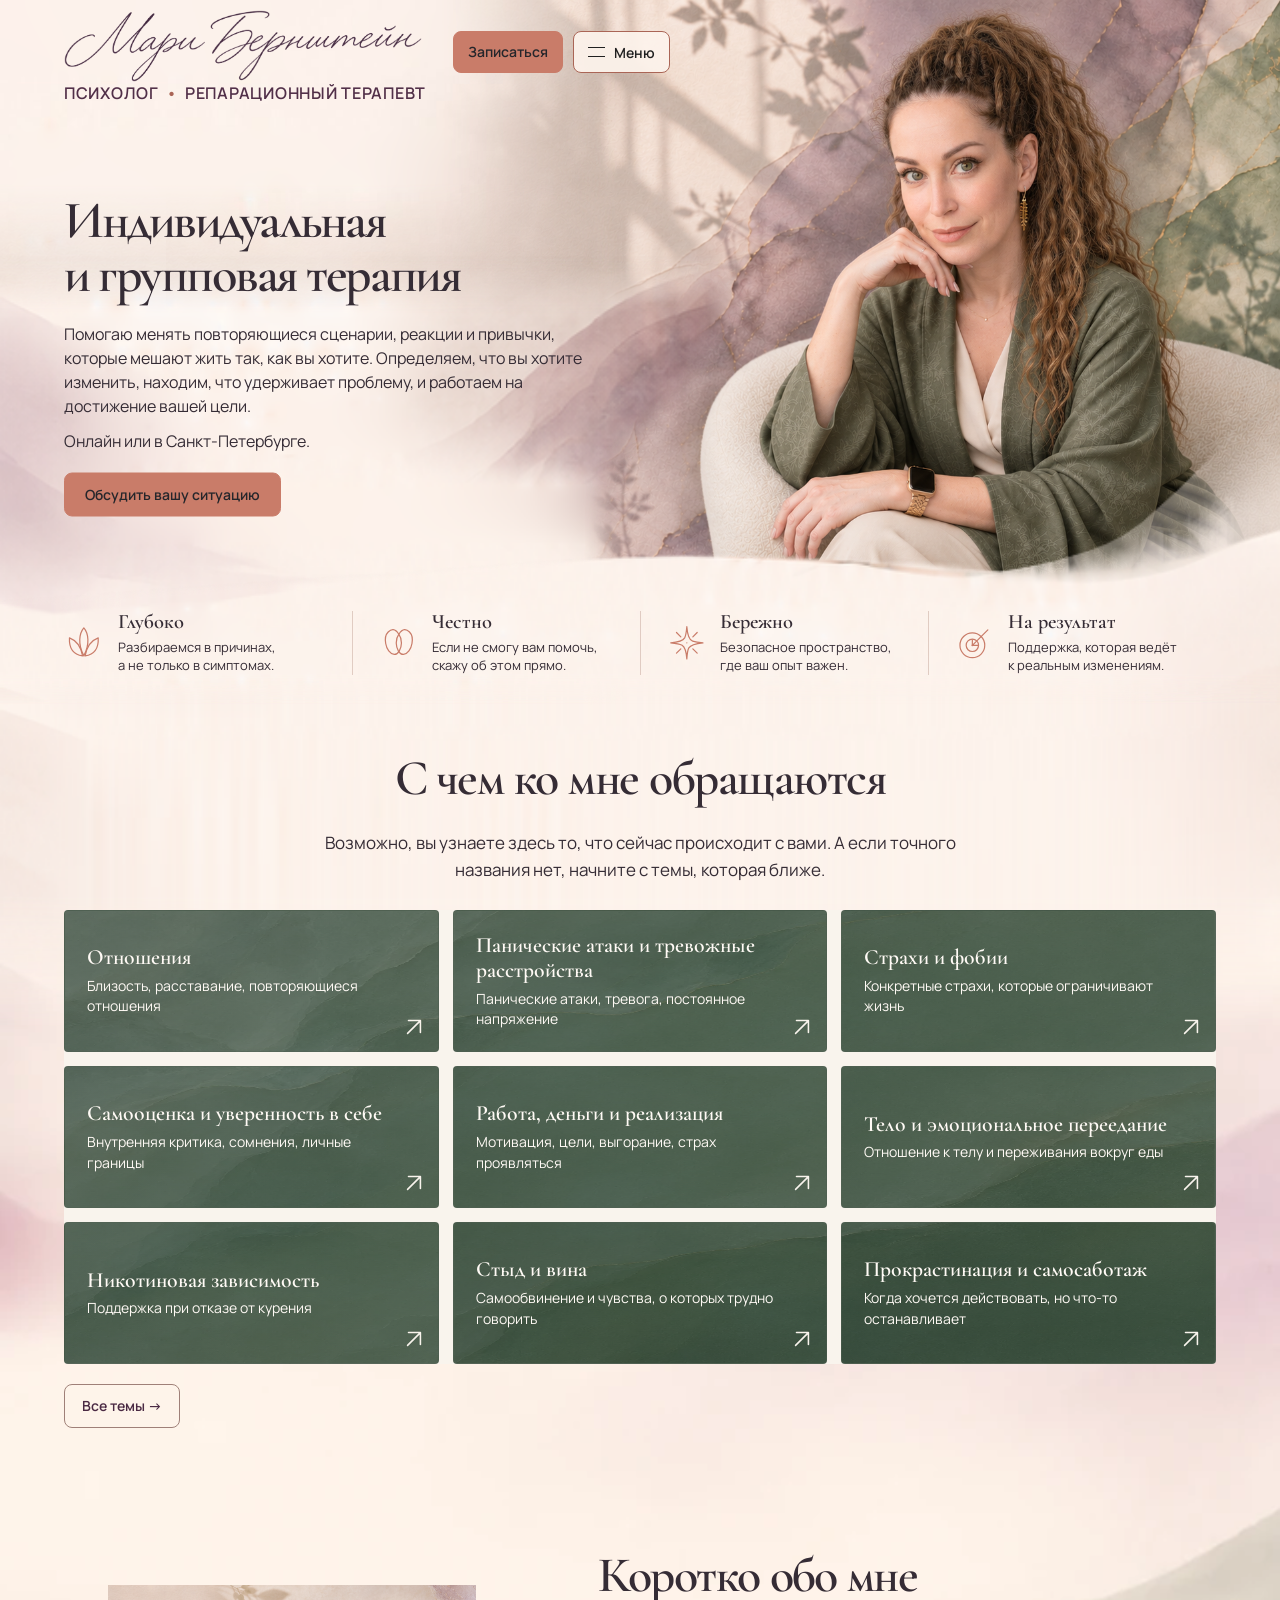
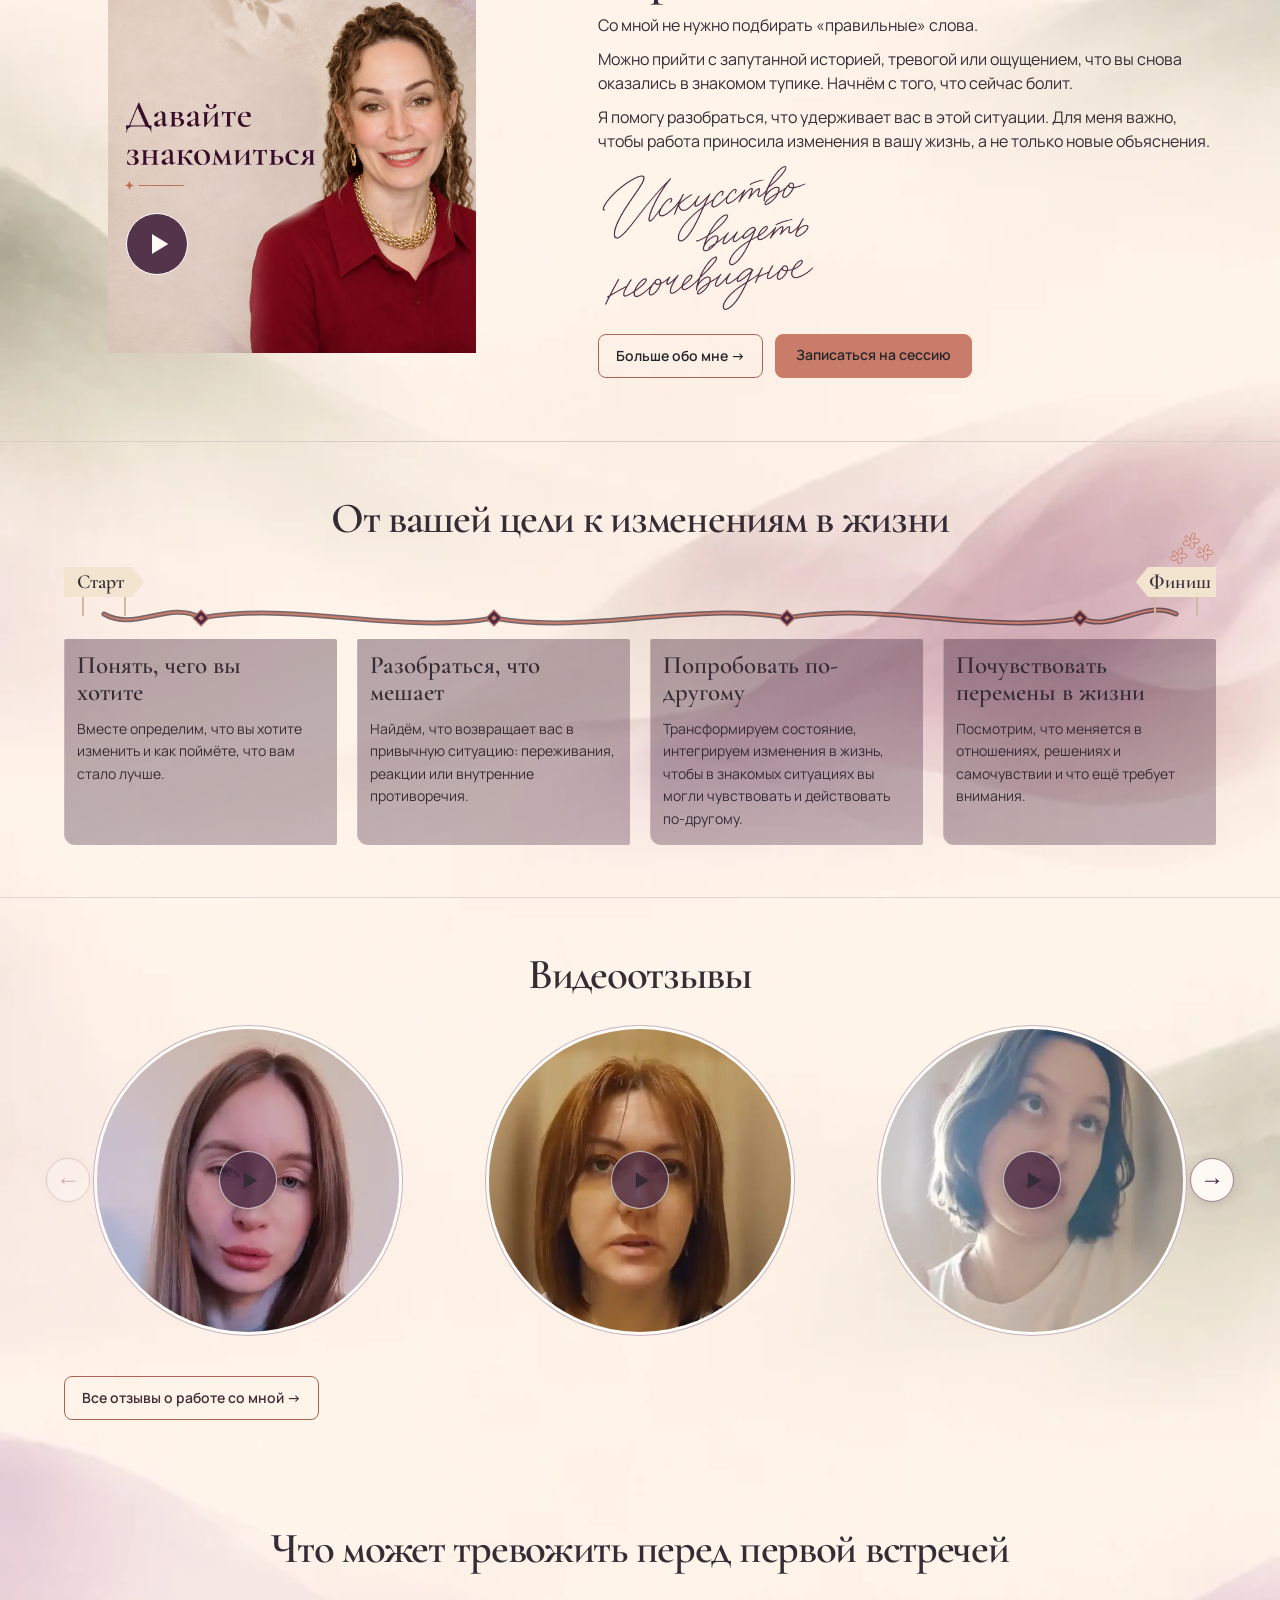
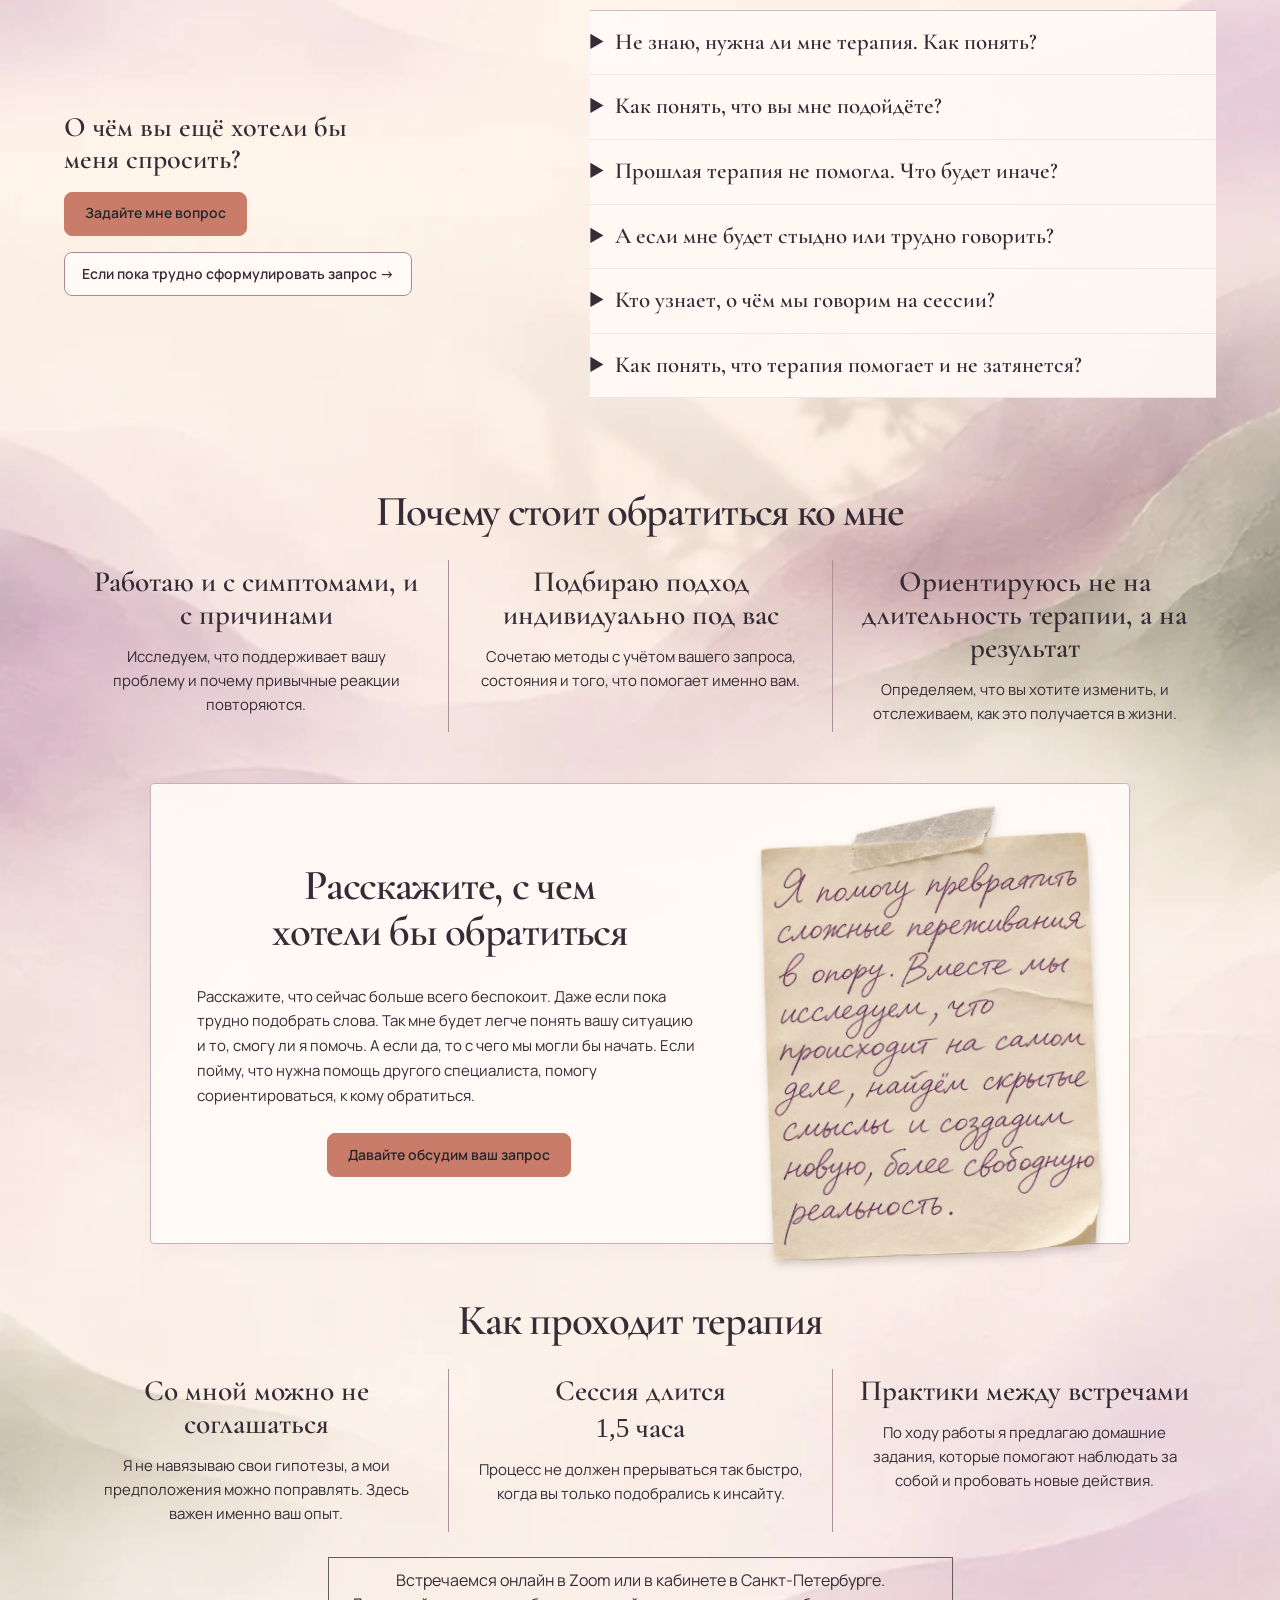
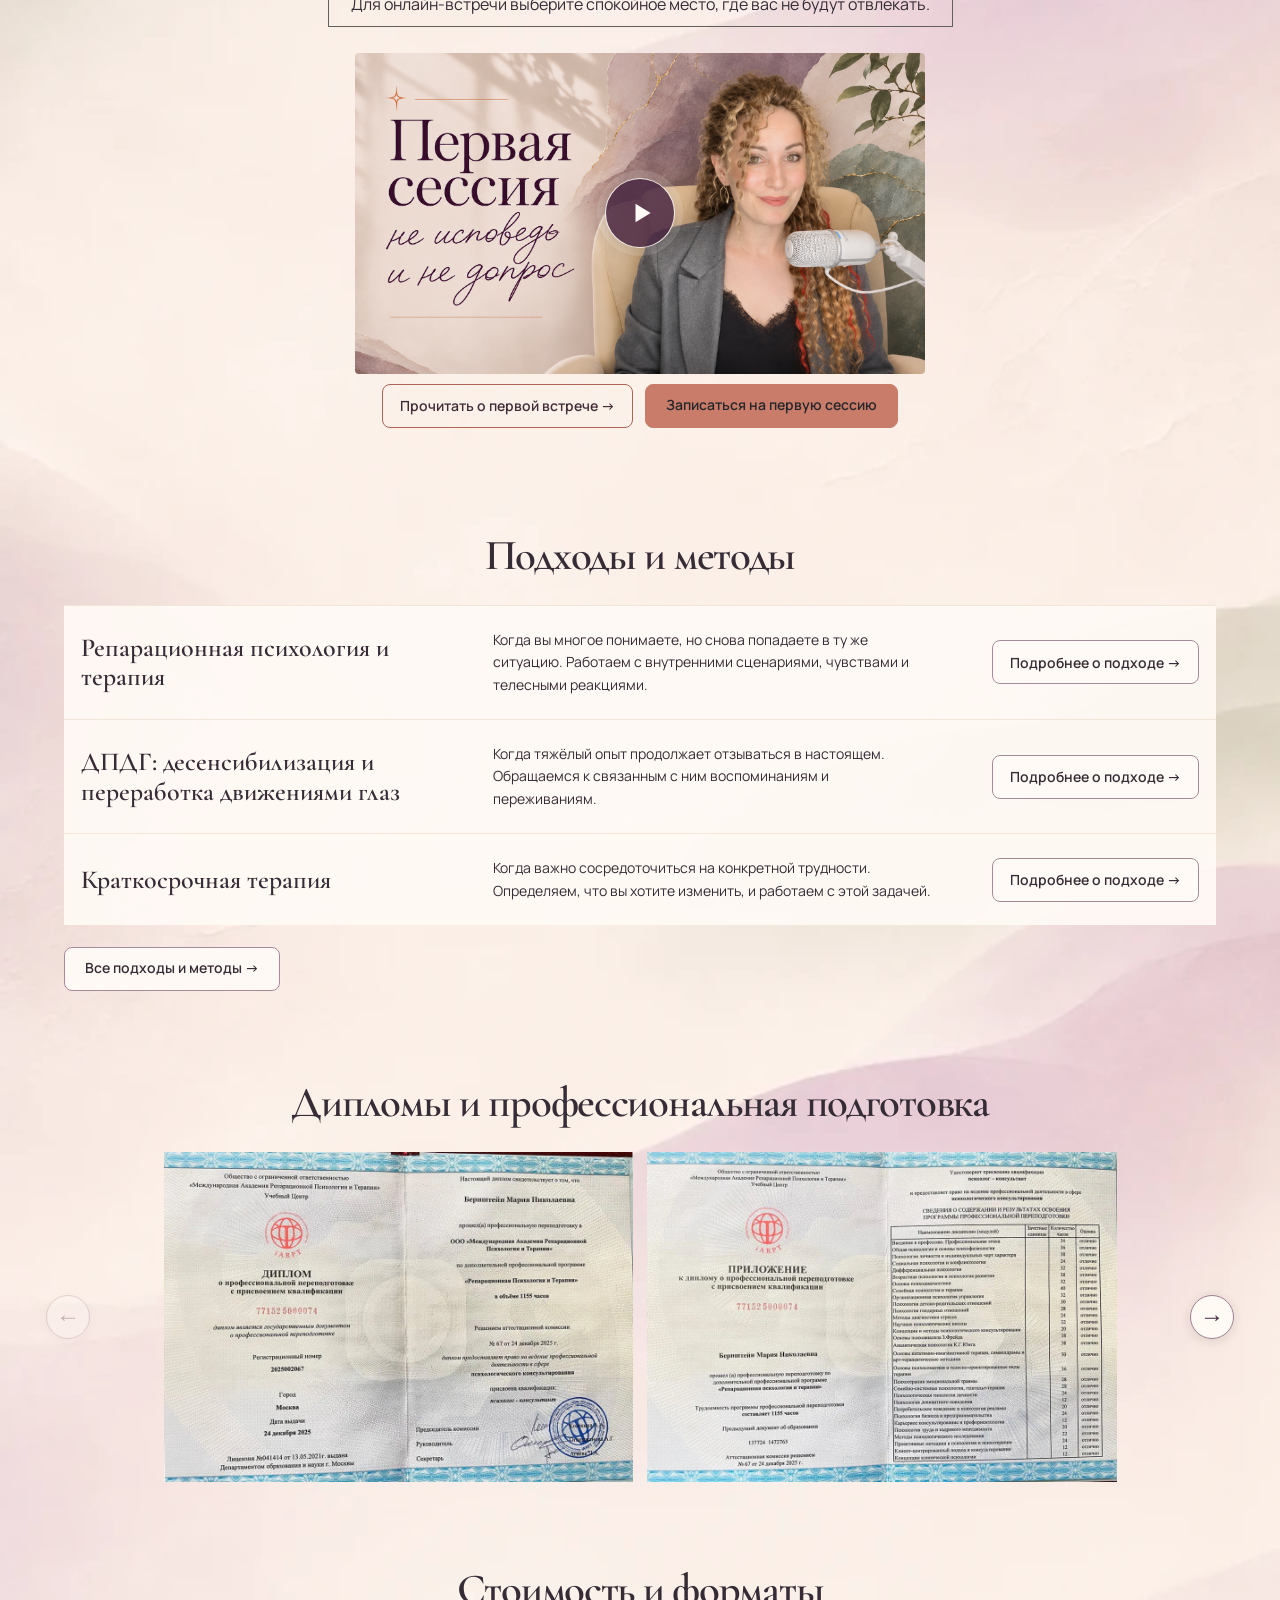
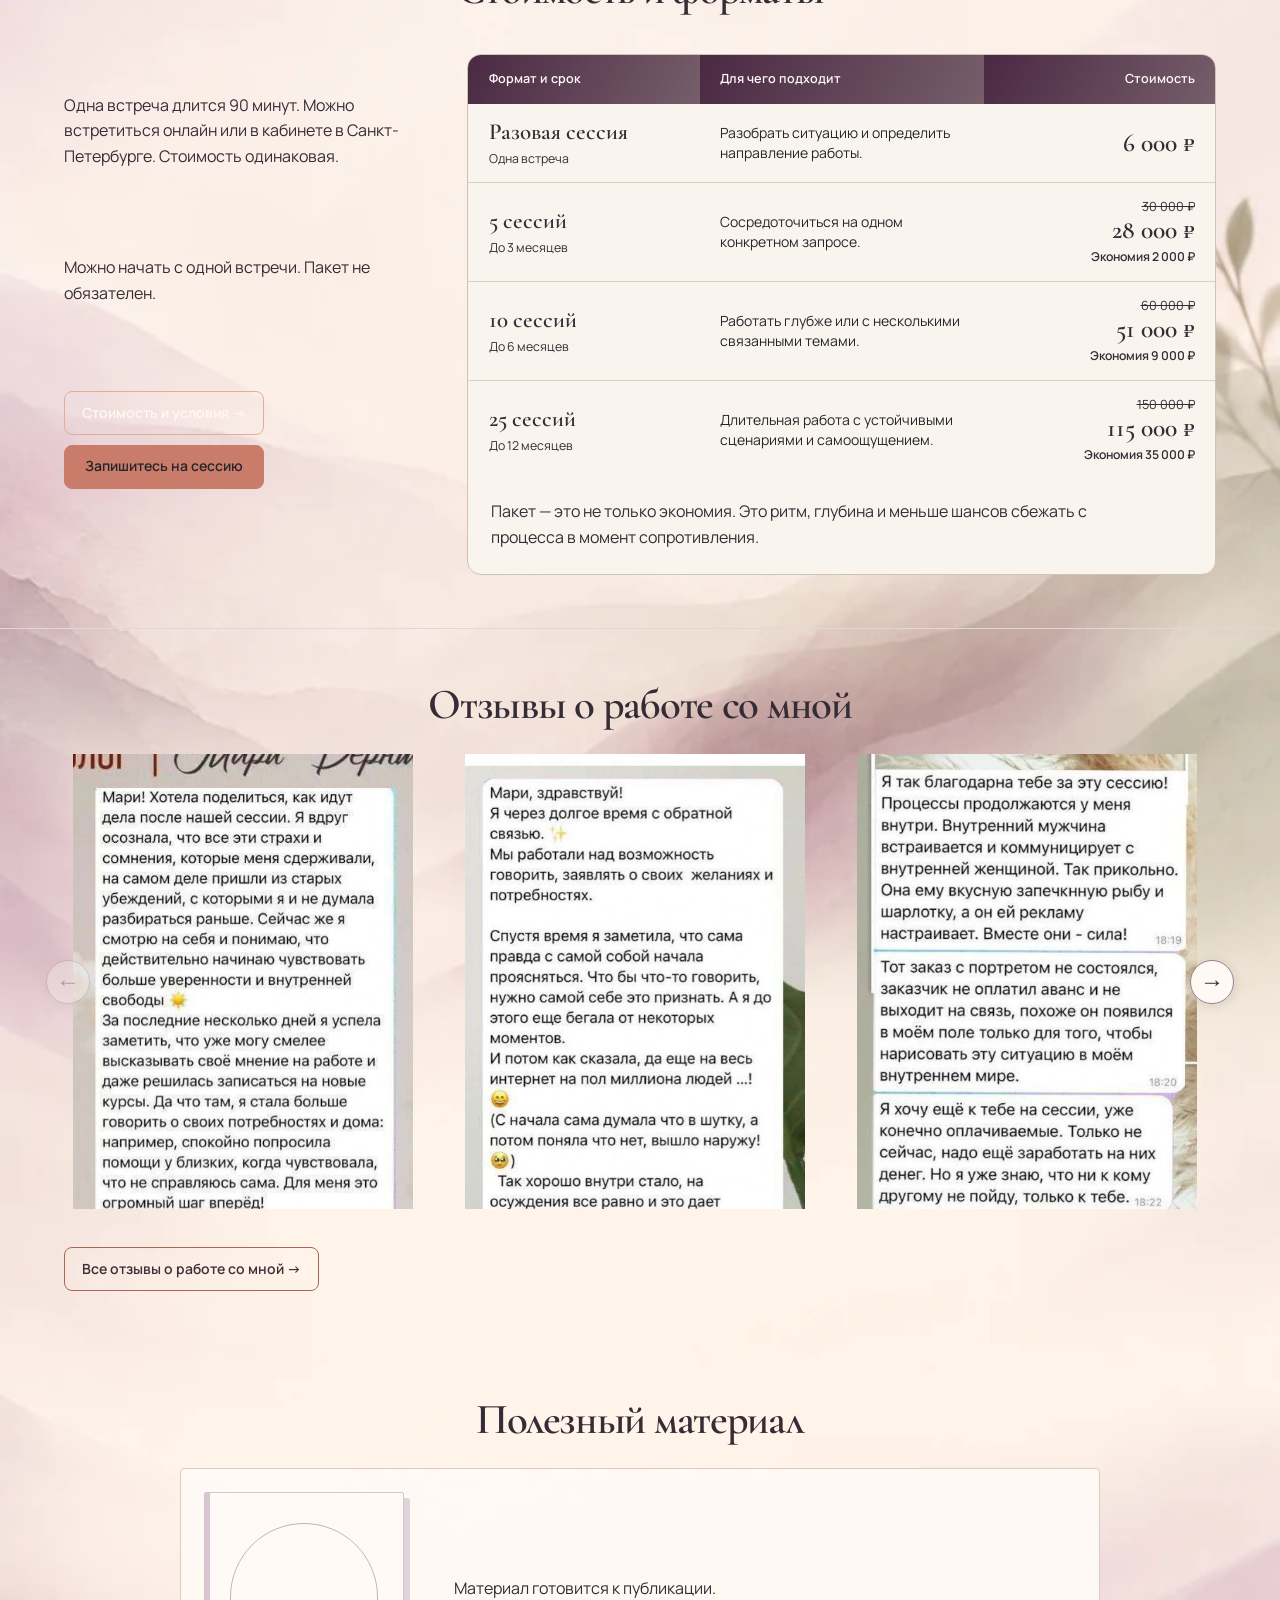
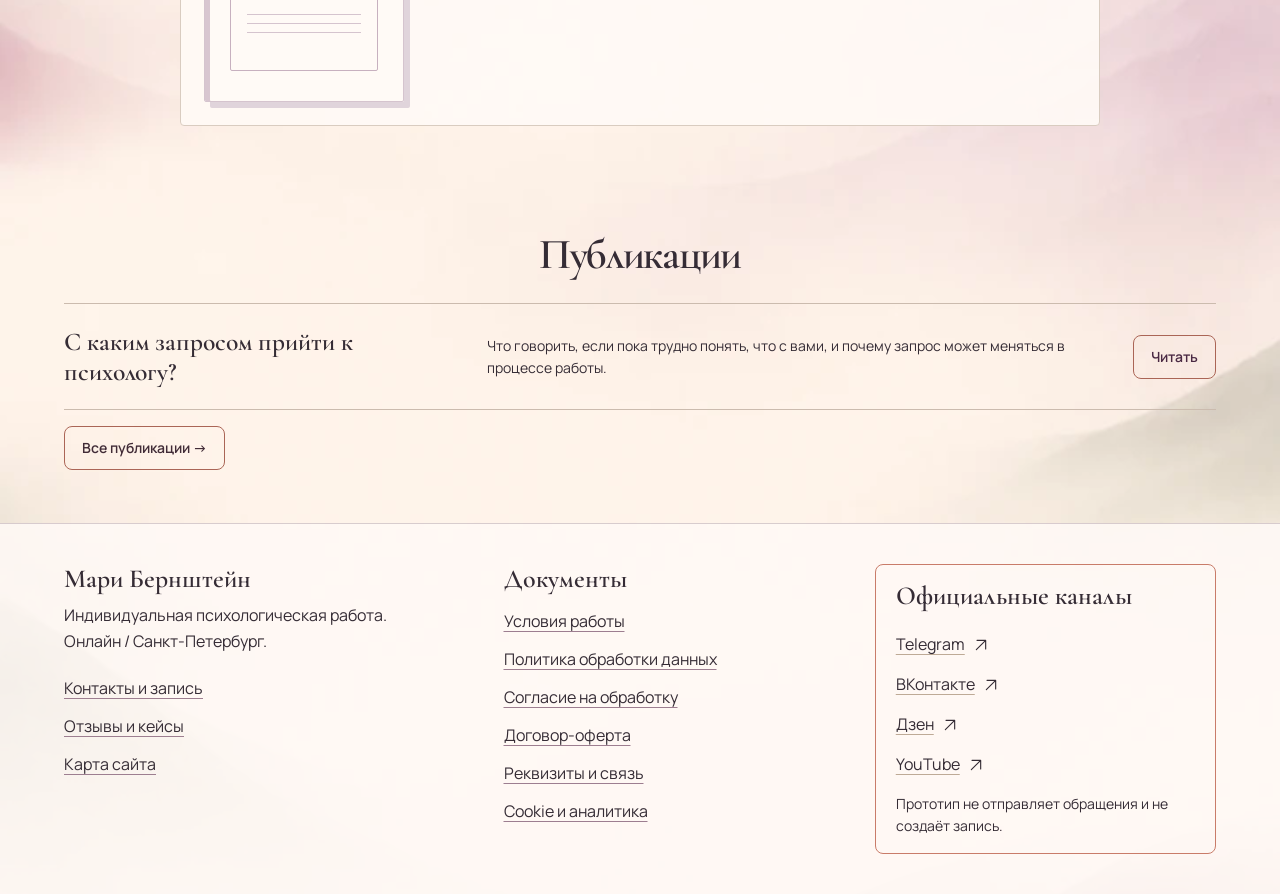
==== commit 0c4d0d55: "Explain honesty through a concrete commitment in V8" ====
--- a/v8/index.html
+++ b/v8/index.html
@@ -247,7 +247,7 @@
 function resourceSlot(){return '<div class="resource"><div class="resource-preview" aria-hidden="true"></div><div><p>Материал готовится к публикации.</p></div></div>';}
 function articleCards(){return `<div class="article-preview"><h3>С каким запросом прийти к психологу?</h3><p>Что говорить, если пока трудно понять, что с вами, и почему запрос может меняться в процессе работы.</p>${pageLink('REQUEST_GUIDE','Читать','button quiet article-read')}</div><div class="actions">${pageLink('A07','Все публикации →','button quiet')}</div>`;}
 function sections(){return{
- HM01:section('HM01','',`<div class="mari-hero"><div class="hero-story"><h1>Индивидуальная и&nbsp;групповая терапия</h1><p>Помогаю менять повторяющиеся сценарии, реакции и привычки, которые мешают жить так, как вы хотите. Определяем, что вы хотите изменить, находим, что удерживает проблему, и работаем на достижение вашей цели.</p><p>Онлайн или в Санкт-Петербурге.</p><div class="actions">${discussButton('Обсудить вашу ситуацию')}</div></div></div><ul class="principles" aria-label="Мои принципы работы"><li><svg xmlns="http://www.w3.org/2000/svg" width="64" height="64" viewBox="0 0 64 64" aria-hidden="true"><g fill="none" stroke="currentColor" stroke-width="1.95" stroke-linecap="round" stroke-linejoin="round"><path d="M32 8 C24.5 16.5 22 34.5 32 53 C42 34.5 39.5 16.5 32 8 Z"/><path d="M30 53 C15.5 51 8 40.7 8.8 24 C18.6 27.6 26.7 35.1 30 53 Z"/><path d="M34 53 C48.5 51 56 40.7 55.2 24 C45.4 27.6 37.3 35.1 34 53 Z"/></g></svg><div><strong>Глубоко</strong><span>Разбираемся <br class="compact-break">в причинах, <br class="regular-break">а не <br class="compact-break">только в симптомах.</span></div></li><li><svg xmlns="http://www.w3.org/2000/svg" width="64" height="64" viewBox="0 0 64 64" aria-hidden="true"><g fill="none" stroke="currentColor" stroke-width="1.95" stroke-linecap="round" stroke-linejoin="round"><path d="M31.7 17.7 C25.9 8.2 19.7 9.5 14.8 14.5 C9.9 19.4 9.6 26.4 10.8 33.1 C12.1 41.7 18 50.2 24.6 50.7 C30.7 51.1 36.1 42 36.2 32.4 C36.4 26.2 34.3 21.3 31.7 17.7 Z"/><path d="M32.3 17.7 C38.1 8.2 44.3 9.5 49.2 14.5 C54.1 19.4 54.4 26.4 53.2 33.1 C51.9 41.7 46 50.2 39.4 50.7 C33.3 51.1 27.9 42 27.8 32.4 C27.6 26.2 29.7 21.3 32.3 17.7 Z"/></g></svg><div><strong>Честно</strong><span>Можно говорить <br class="compact-break">о сложном <br class="regular-break">и не <br class="compact-break">бояться осуждения.</span></div></li><li><svg xmlns="http://www.w3.org/2000/svg" width="64" height="64" viewBox="0 0 64 64" aria-hidden="true"><g fill="none" stroke="currentColor" stroke-width="1.95" stroke-linecap="round" stroke-linejoin="round"><path d="M32 6.0 C33.2 21.8 36 27.6 41.3 29.2 C46.6 30.8 52.7 31.5 58 32 C44.7 33.5 38.4 35.1 35.2 40.1 C33.4 43.1 32.4 51.7 32 58 C31 44.5 29.4 39.1 24.4 36 C19.9 33.4 12.3 32.5 6 32 C19.4 30.9 25.5 29 28.5 24 C30.2 20.8 31.4 12.6 32 6 Z"/><path d="M15.3 15.3 L22.3 22.3 M41.7 41.7 L48.7 48.7 M48.7 15.3 L41.7 22.3 M22.3 41.7 L15.3 48.7"/><circle cx="32" cy="32" r="1" fill="currentColor" stroke="none"/></g></svg><div><strong>Бережно</strong><span>Безопасное <br class="compact-break">пространство, <br class="regular-break">где <br class="compact-break">ваш опыт важен.</span></div></li><li><svg xmlns="http://www.w3.org/2000/svg" width="64" height="64" viewBox="0 0 64 64" aria-hidden="true"><g fill="none" stroke="currentColor" stroke-width="1.95" stroke-linecap="round" stroke-linejoin="round"><circle cx="28" cy="36" r="20"/><circle cx="28" cy="36" r="10"/><path d="M53 11 L28 36 M28 27 V36 H37"/><circle cx="28" cy="36" r="1.5" fill="currentColor" stroke="none"/></g></svg><div><strong>На результат</strong><span>Поддержка, которая <br class="compact-break">ведёт <br class="regular-break">к реальным <br class="compact-break">изменениям.</span></div></li></ul>`,'hero'),
+ HM01:section('HM01','',`<div class="mari-hero"><div class="hero-story"><h1>Индивидуальная и&nbsp;групповая терапия</h1><p>Помогаю менять повторяющиеся сценарии, реакции и привычки, которые мешают жить так, как вы хотите. Определяем, что вы хотите изменить, находим, что удерживает проблему, и работаем на достижение вашей цели.</p><p>Онлайн или в Санкт-Петербурге.</p><div class="actions">${discussButton('Обсудить вашу ситуацию')}</div></div></div><ul class="principles" aria-label="Мои принципы работы"><li><svg xmlns="http://www.w3.org/2000/svg" width="64" height="64" viewBox="0 0 64 64" aria-hidden="true"><g fill="none" stroke="currentColor" stroke-width="1.95" stroke-linecap="round" stroke-linejoin="round"><path d="M32 8 C24.5 16.5 22 34.5 32 53 C42 34.5 39.5 16.5 32 8 Z"/><path d="M30 53 C15.5 51 8 40.7 8.8 24 C18.6 27.6 26.7 35.1 30 53 Z"/><path d="M34 53 C48.5 51 56 40.7 55.2 24 C45.4 27.6 37.3 35.1 34 53 Z"/></g></svg><div><strong>Глубоко</strong><span>Разбираемся <br class="compact-break">в причинах, <br class="regular-break">а не <br class="compact-break">только в симптомах.</span></div></li><li><svg xmlns="http://www.w3.org/2000/svg" width="64" height="64" viewBox="0 0 64 64" aria-hidden="true"><g fill="none" stroke="currentColor" stroke-width="1.95" stroke-linecap="round" stroke-linejoin="round"><path d="M31.7 17.7 C25.9 8.2 19.7 9.5 14.8 14.5 C9.9 19.4 9.6 26.4 10.8 33.1 C12.1 41.7 18 50.2 24.6 50.7 C30.7 51.1 36.1 42 36.2 32.4 C36.4 26.2 34.3 21.3 31.7 17.7 Z"/><path d="M32.3 17.7 C38.1 8.2 44.3 9.5 49.2 14.5 C54.1 19.4 54.4 26.4 53.2 33.1 C51.9 41.7 46 50.2 39.4 50.7 C33.3 51.1 27.9 42 27.8 32.4 C27.6 26.2 29.7 21.3 32.3 17.7 Z"/></g></svg><div><strong>Честно</strong><span>Если не смогу <br class="compact-break">вам помочь, <br class="regular-break">скажу <br class="compact-break">об этом прямо.</span></div></li><li><svg xmlns="http://www.w3.org/2000/svg" width="64" height="64" viewBox="0 0 64 64" aria-hidden="true"><g fill="none" stroke="currentColor" stroke-width="1.95" stroke-linecap="round" stroke-linejoin="round"><path d="M32 6.0 C33.2 21.8 36 27.6 41.3 29.2 C46.6 30.8 52.7 31.5 58 32 C44.7 33.5 38.4 35.1 35.2 40.1 C33.4 43.1 32.4 51.7 32 58 C31 44.5 29.4 39.1 24.4 36 C19.9 33.4 12.3 32.5 6 32 C19.4 30.9 25.5 29 28.5 24 C30.2 20.8 31.4 12.6 32 6 Z"/><path d="M15.3 15.3 L22.3 22.3 M41.7 41.7 L48.7 48.7 M48.7 15.3 L41.7 22.3 M22.3 41.7 L15.3 48.7"/><circle cx="32" cy="32" r="1" fill="currentColor" stroke="none"/></g></svg><div><strong>Бережно</strong><span>Безопасное <br class="compact-break">пространство, <br class="regular-break">где <br class="compact-break">ваш опыт важен.</span></div></li><li><svg xmlns="http://www.w3.org/2000/svg" width="64" height="64" viewBox="0 0 64 64" aria-hidden="true"><g fill="none" stroke="currentColor" stroke-width="1.95" stroke-linecap="round" stroke-linejoin="round"><circle cx="28" cy="36" r="20"/><circle cx="28" cy="36" r="10"/><path d="M53 11 L28 36 M28 27 V36 H37"/><circle cx="28" cy="36" r="1.5" fill="currentColor" stroke="none"/></g></svg><div><strong>На результат</strong><span>Поддержка, которая <br class="compact-break">ведёт <br class="regular-break">к реальным <br class="compact-break">изменениям.</span></div></li></ul>`,'hero'),
  HM02:section('HM02','С чем ко мне обращаются',`<p>Возможно, вы узнаете здесь то, что сейчас происходит с вами. А если точного названия нет, начните с темы, которая ближе.</p>${topicCards(true)}<div class="actions">${pageLink('TOPICS','Все темы →','button quiet')}</div>`),
  HM04:section('HM04','От вашей цели к изменениям в жизни',steps(),'alt'),
  HM06:section('HM06','Стоимость и форматы',`<p>Одна встреча длится 90 минут. Можно встретиться онлайн или в кабинете в Санкт-Петербурге. Стоимость одинаковая.</p>${priceTable()}<p>Можно начать с одной встречи. Пакет не обязателен.</p><div class="actions">${pageLink('A02','Стоимость и условия →','button quiet')}${bookButton('Запишитесь на сессию','primary',true)}</div>`),
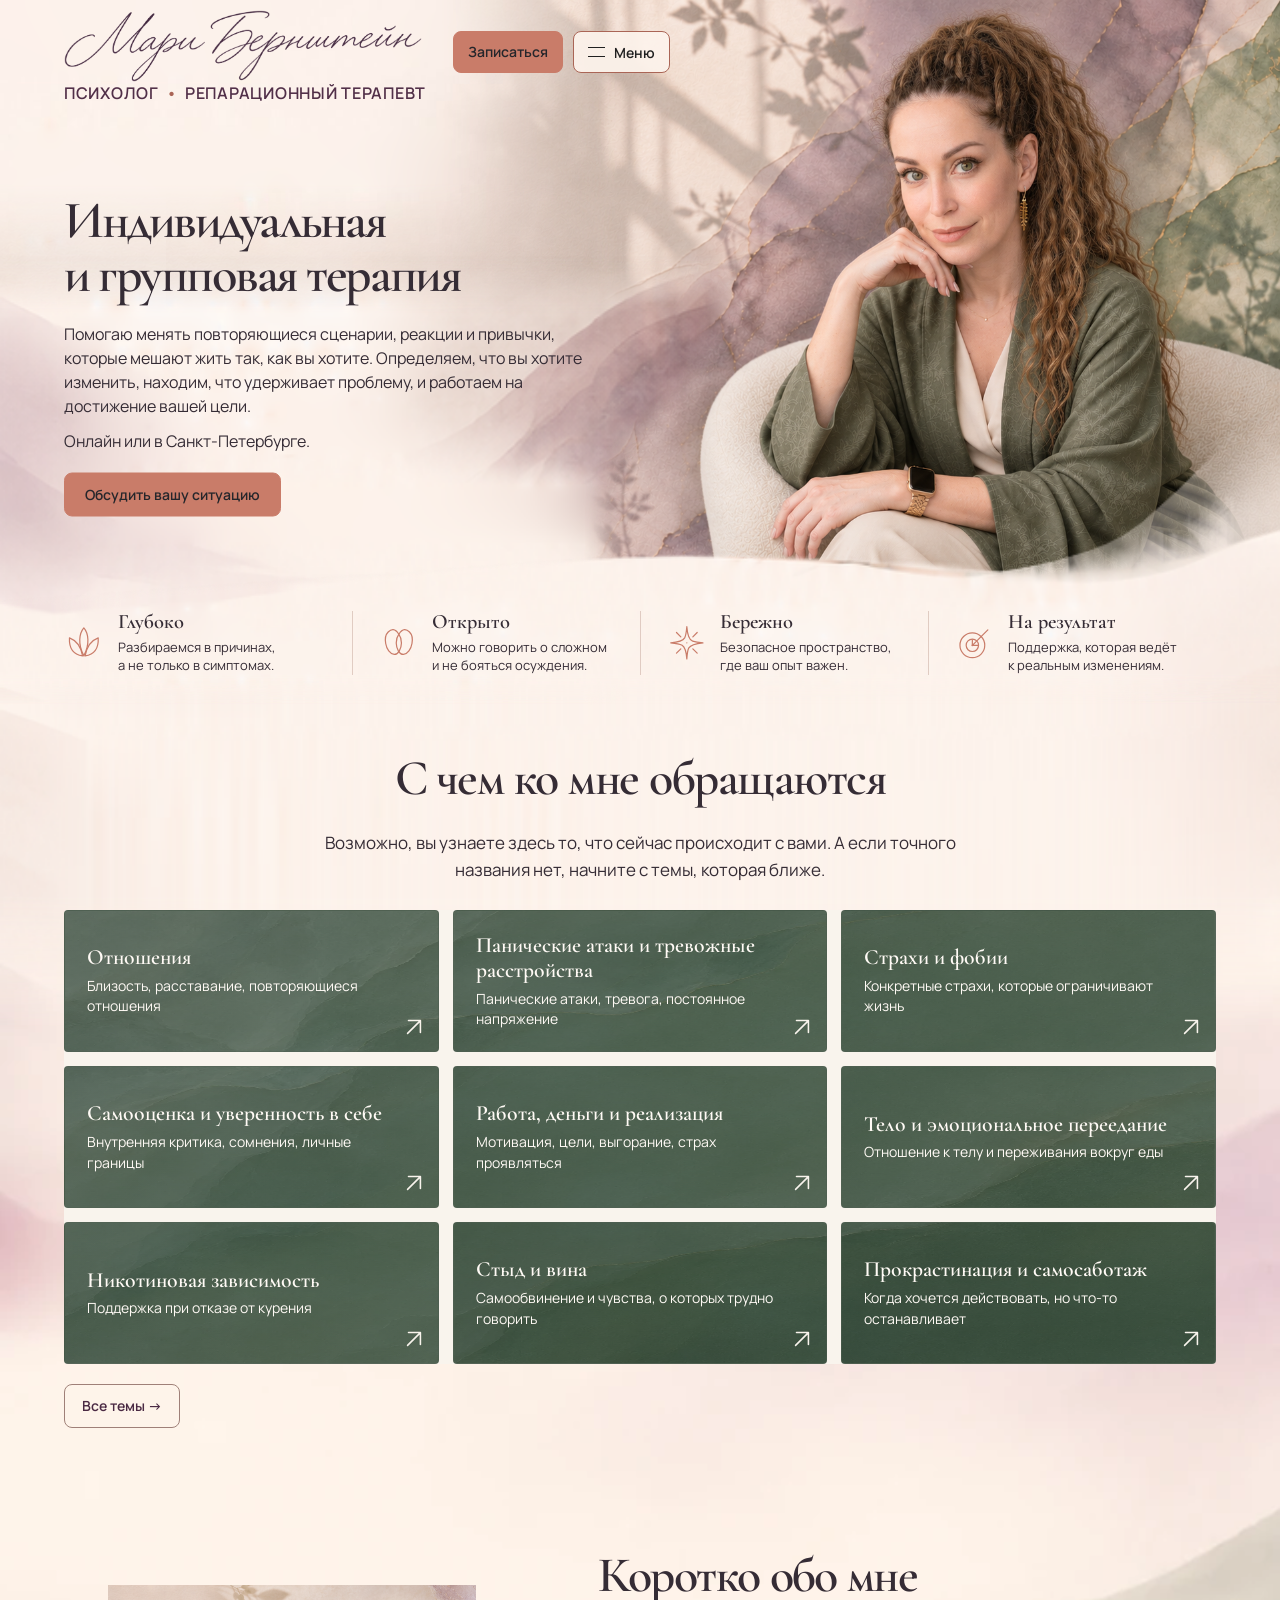
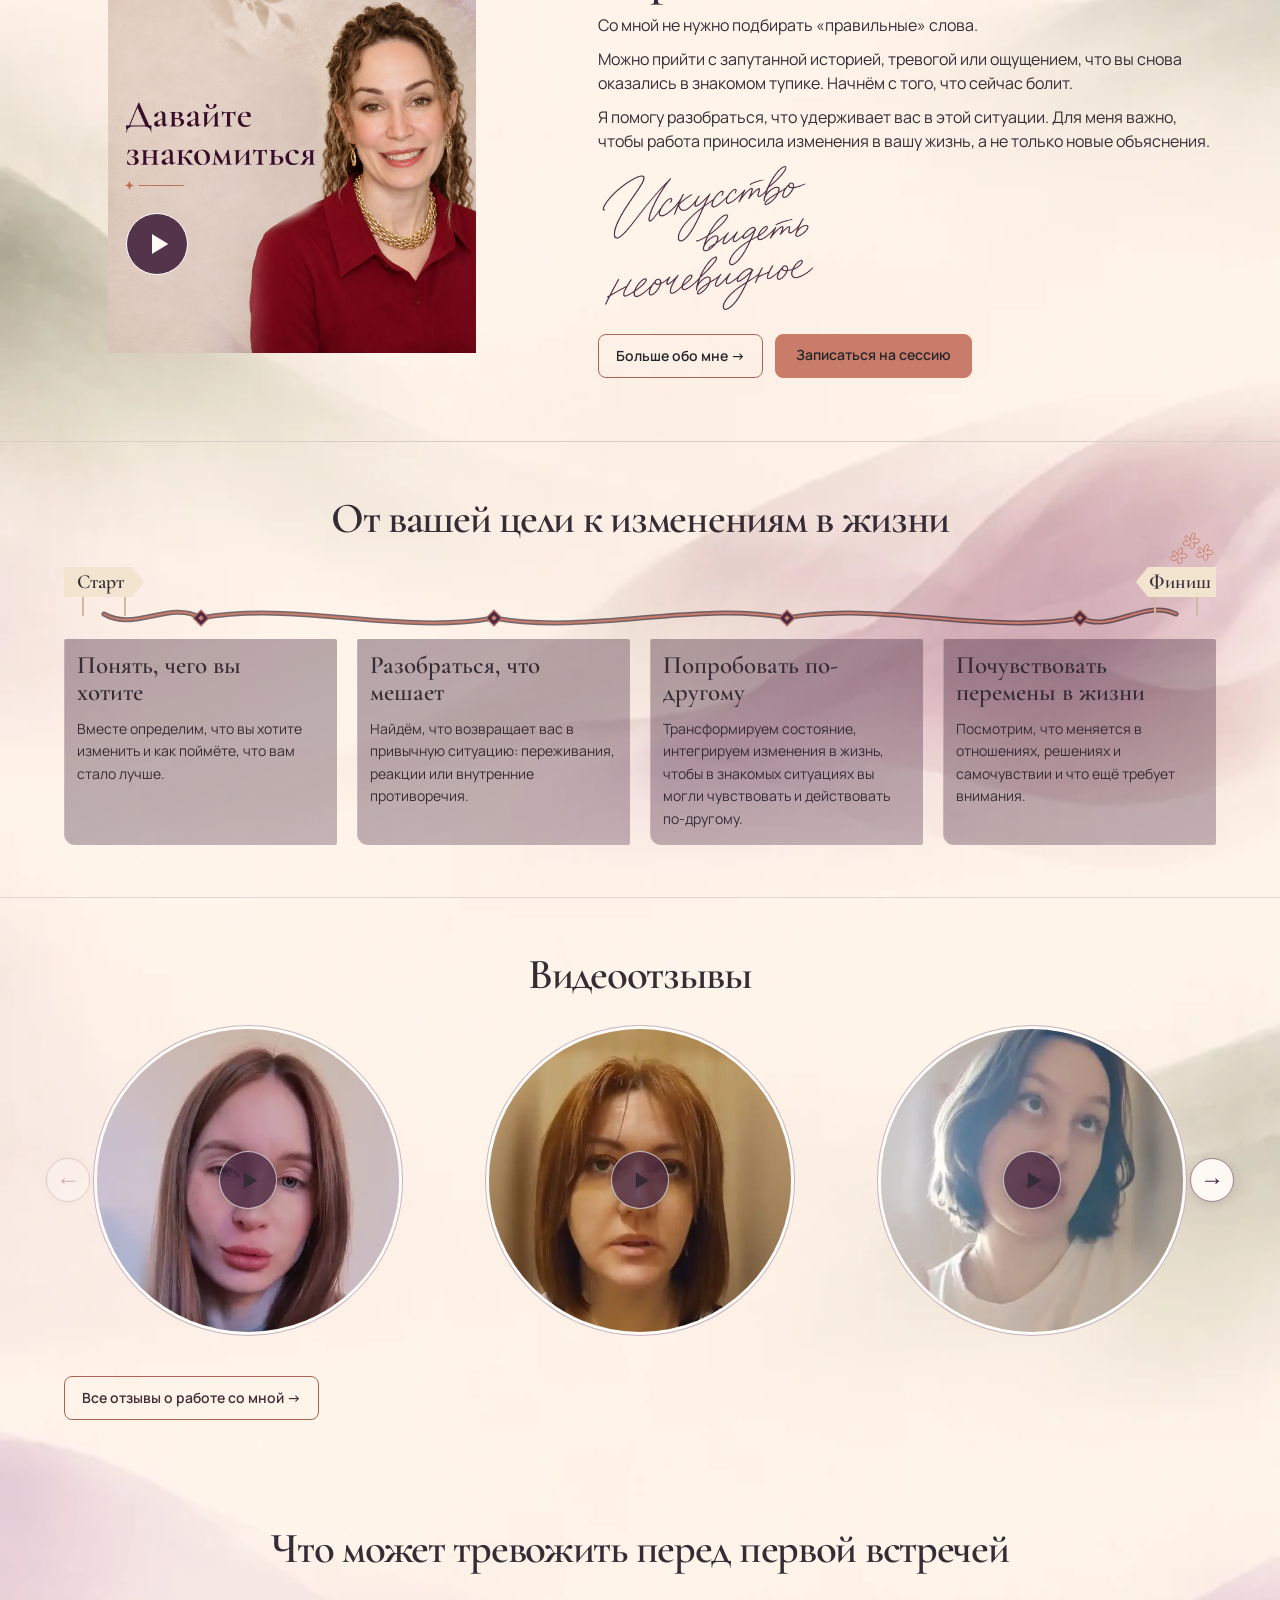
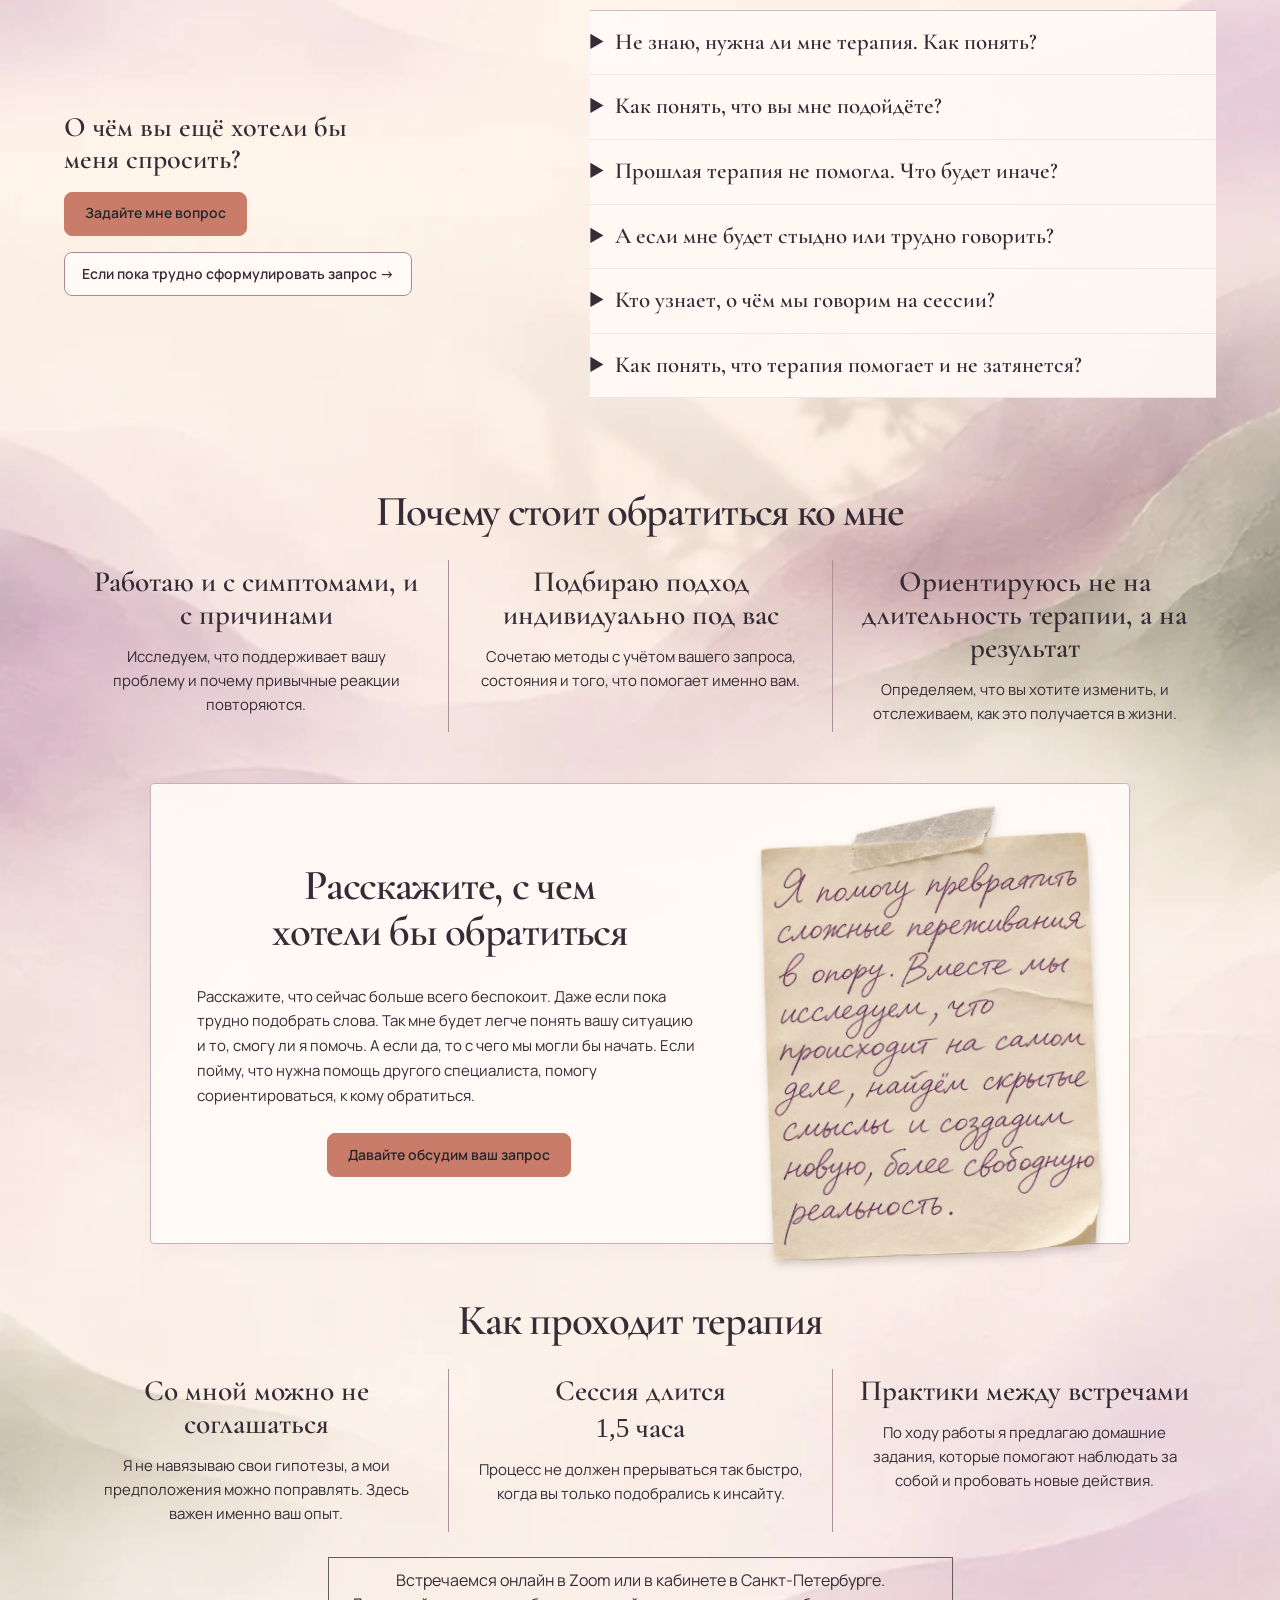
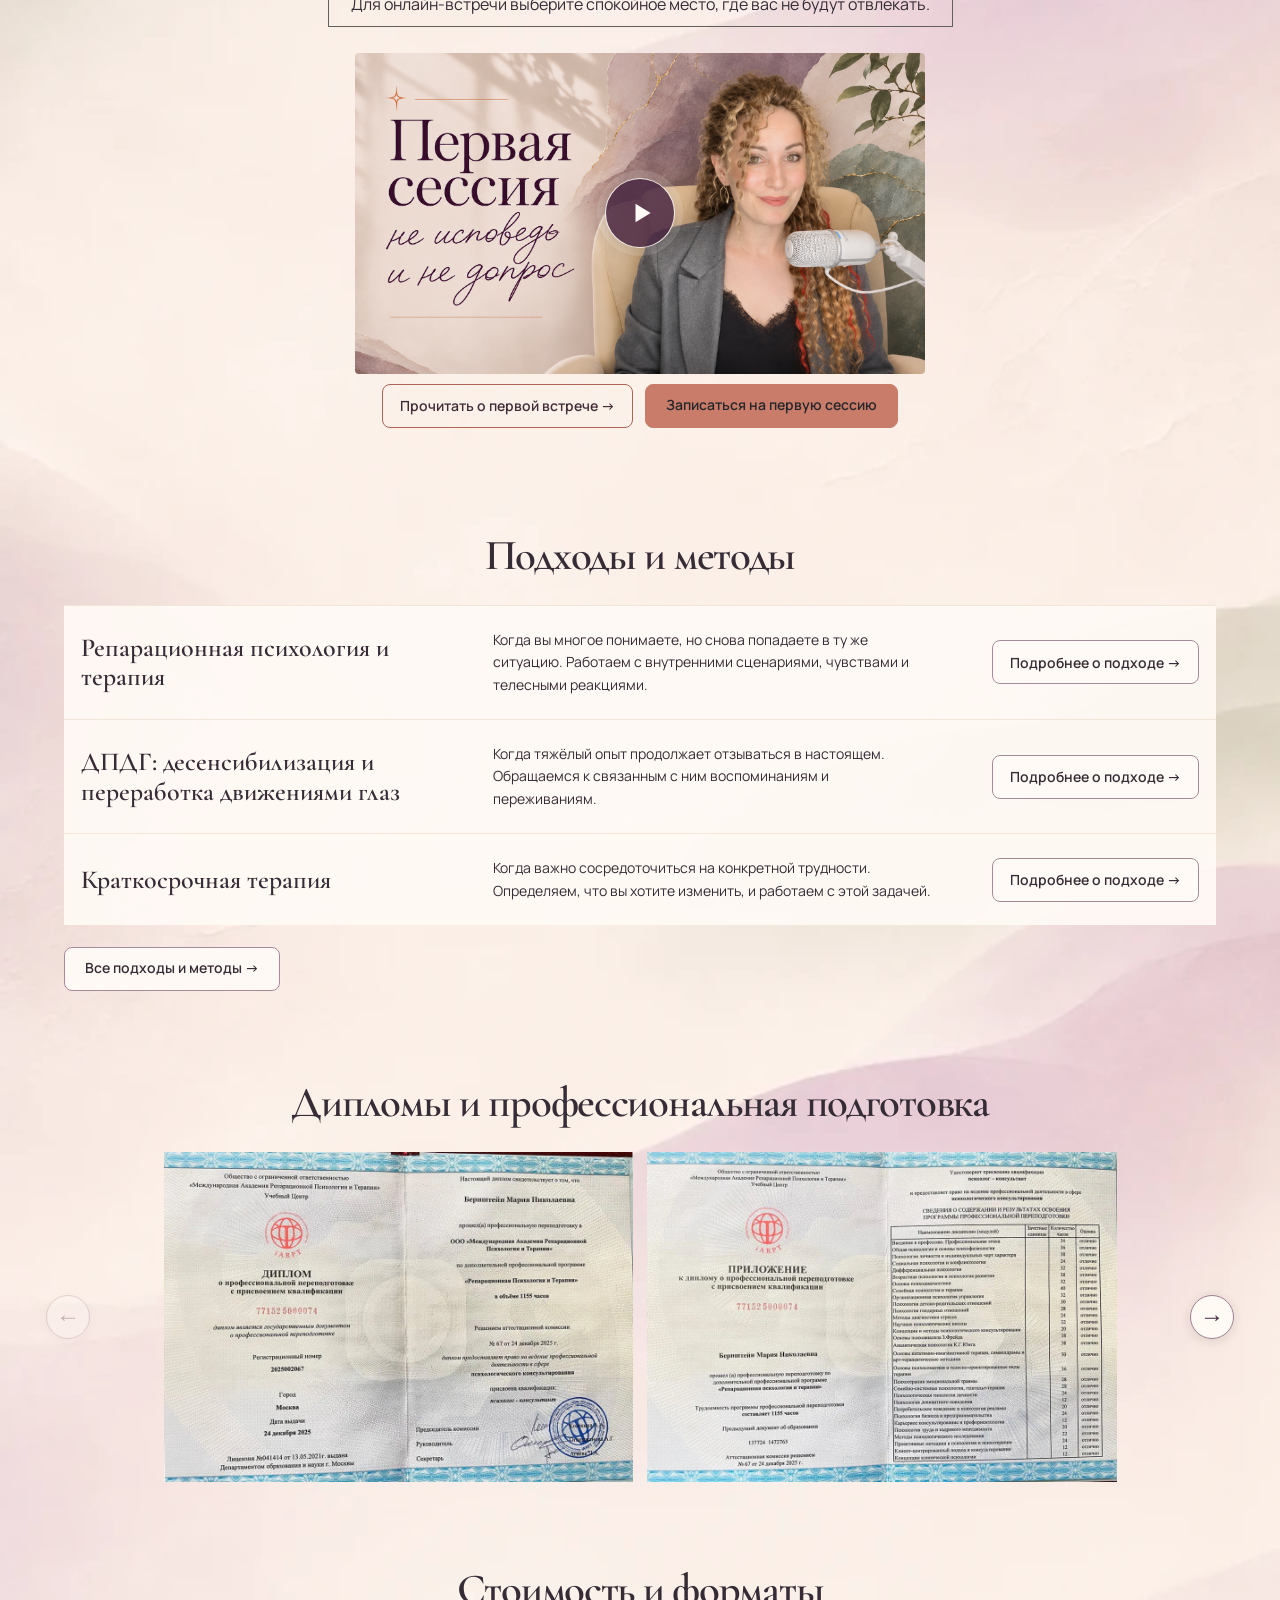
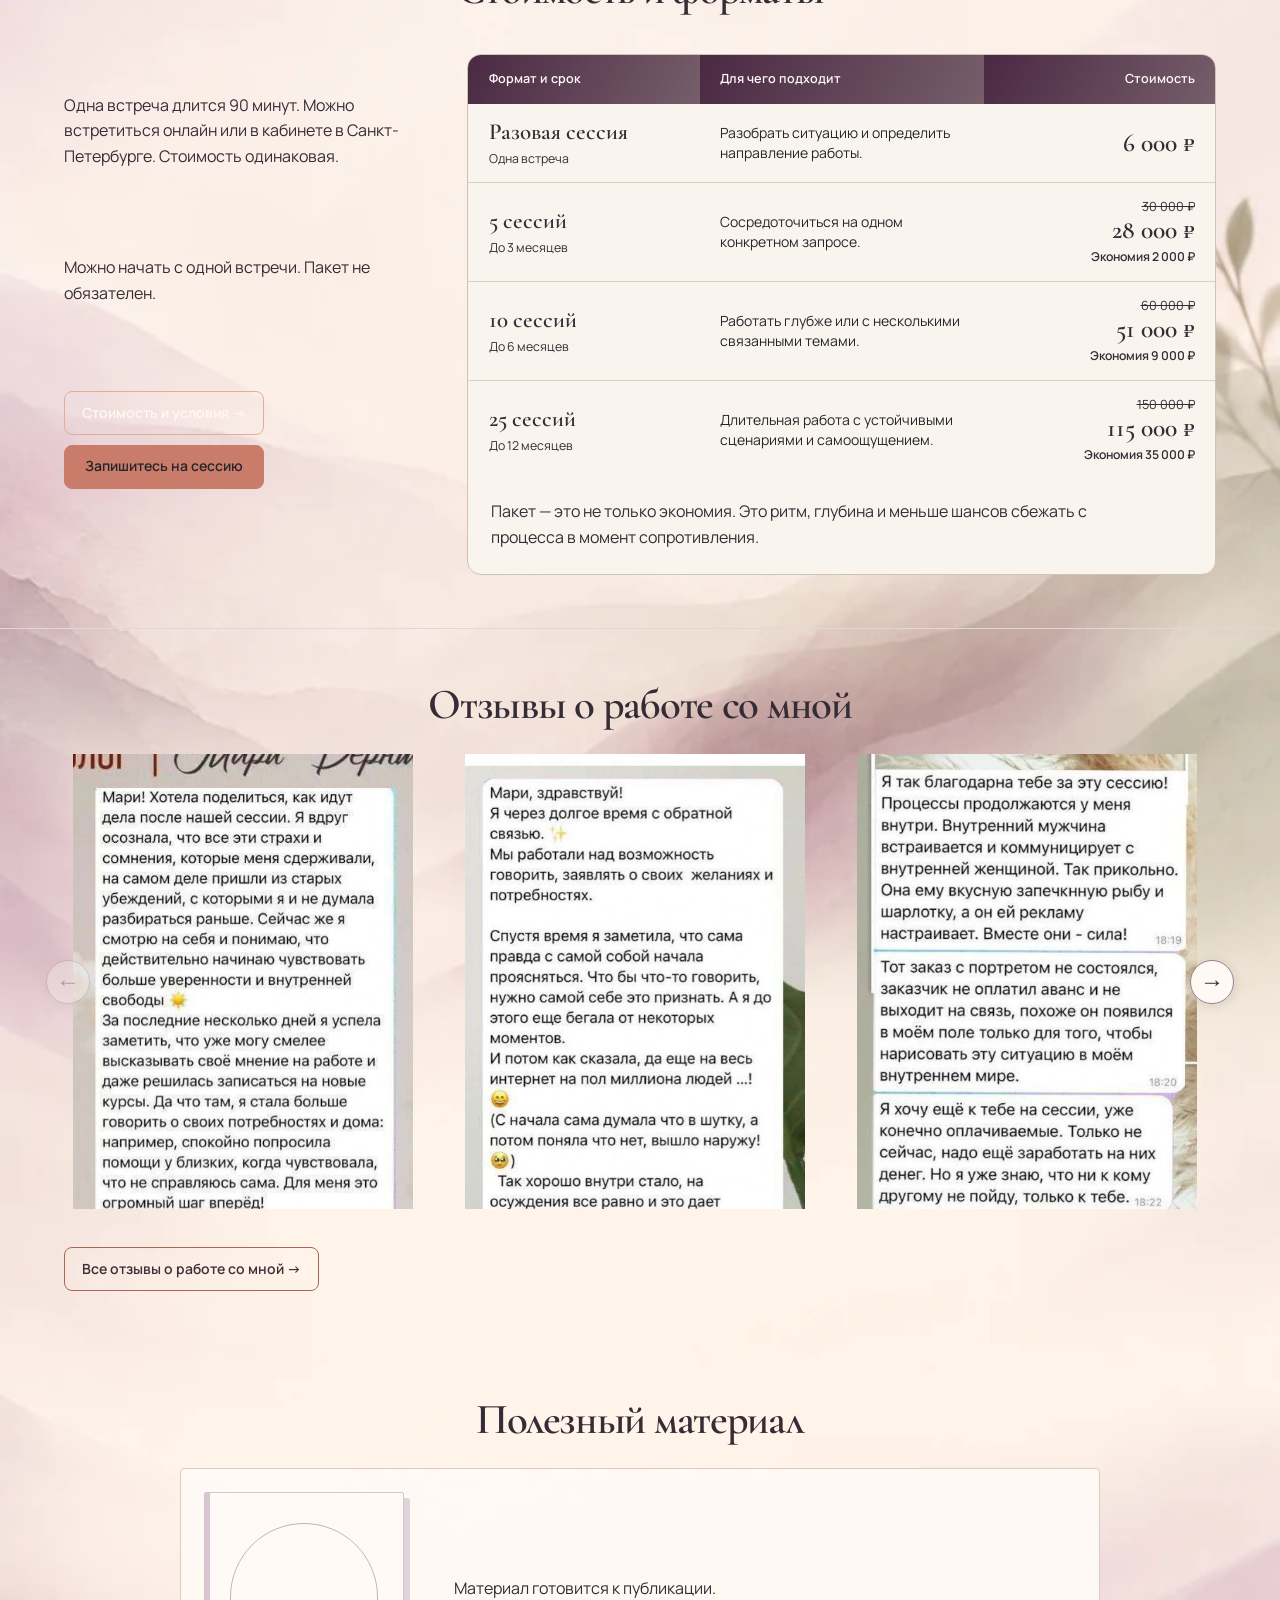
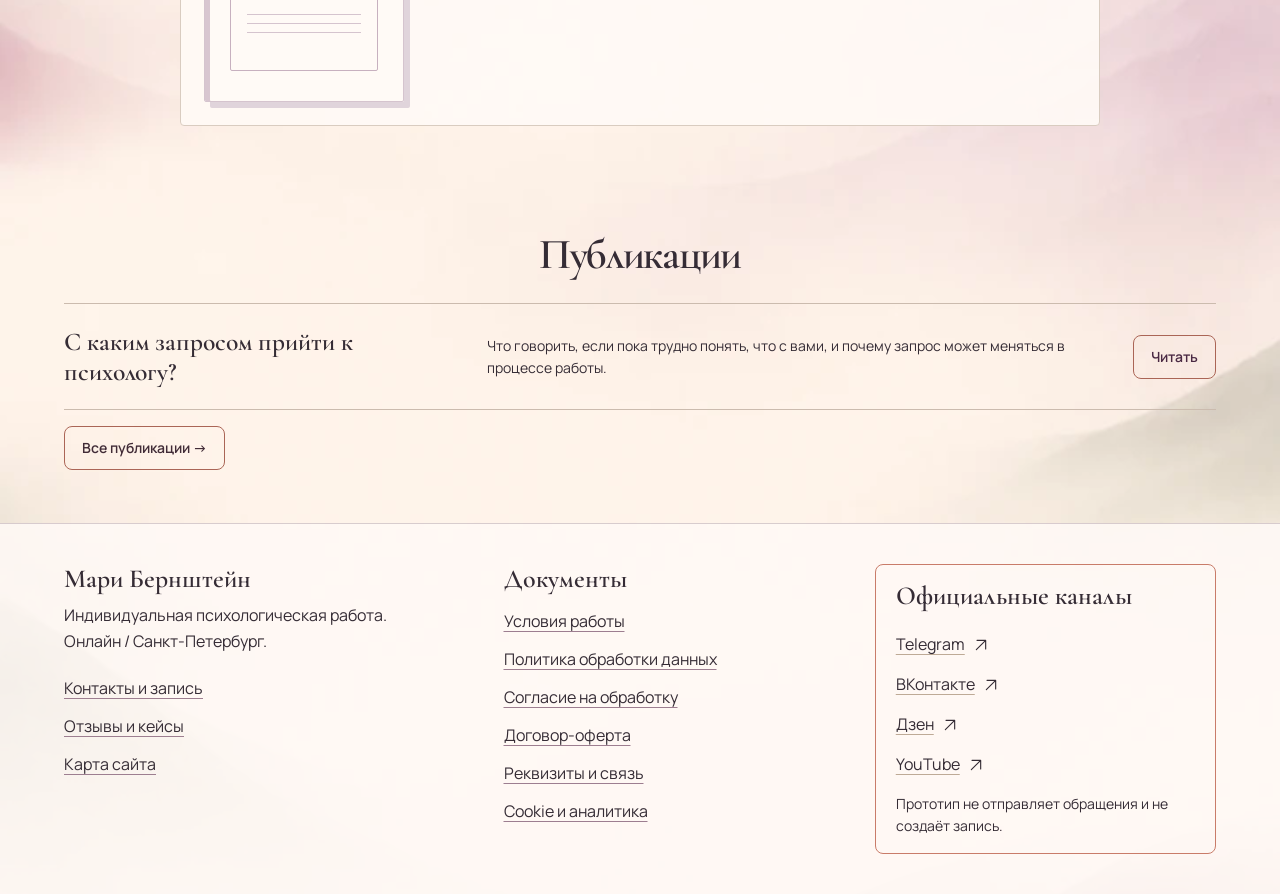
==== commit 2e1f5f7c: "Align the mobile profession line with the wordmark and restore client-focused copy" ====
--- a/v8/index.html
+++ b/v8/index.html
@@ -64,7 +64,7 @@
 .author-article p { margin-block: .85em; line-height: 1.6; }
 .author-article .article-origin { font-size: 1rem; }
 .about-inscription { display: block; width: clamp(158px, 17vw, 220px); max-width: 100%; height: auto; margin: 12px 0 16px; filter: brightness(0) saturate(100%) invert(19%) sepia(20%) saturate(880%) hue-rotate(265deg); }
-</style><link rel="stylesheet" href="shared.css?v=6e1f26f88a"><link rel="stylesheet" href="b.css?v=7d23c89909"><link rel="stylesheet" href="full-page.css?v=e78b6350be"><link rel="stylesheet" href="revision.css?v=7ae32bc8f4"><link rel="stylesheet" href="mari.css?v=c49551435d"><link rel="stylesheet" href="editorial-sections.css?v=dd3f2dc154"><link rel="stylesheet" href="media-gallery.css?v=3b1dcfa815"><link rel="stylesheet" href="brand-finish.css?v=d760eb44a3"><link rel="stylesheet" href="forms-layout.css?v=b716c99df7"><link rel="stylesheet" href="material-rhythm.css?v=2ca453d315"><link rel="stylesheet" href="journey.css?v=b9516cb867"><link rel="stylesheet" href="watercolor-background.css?v=0a2a63f4cd3c"></head><body class="concept-b concept-mari"><div id="app"><header class="site-header"><div class="header-inner shell"><strong>Мари Бернштейн</strong><a href="#native-contact">Стоимость и связь по поводу записи</a></div></header><main class="main"><section class="section"><div class="inside"><p>Психолог · репарационный терапевт</p><h1>Мари Бернштейн</h1><p>Индивидуальные консультации онлайн и в Санкт-Петербурге.</p><p>Это резерв чтения статического прототипа. Формы здесь ничего не отправляют.</p></div></section></main></div><section id="native-contact" class="native-fallback" aria-labelledby="reserve-title"><h2 id="reserve-title">Если форма не открывается</h2><p>Ничего не отправлено. Здесь указаны стоимость, порядок записи и проверенный контакт для согласования консультации.</p><table class="price-table"><tr><th>Формат</th><th>Полная стоимость</th></tr><tr><td>90 минут</td><td>6000 ₽</td></tr><tr><td>5 встреч</td><td>28 000 ₽</td></tr><tr><td>10 встреч</td><td>51 000 ₽</td></tr><tr><td>25 встреч</td><td>115 000 ₽</td></tr></table><p>Цена одинакова онлайн и очно. Одна встреча доступна отдельно. Время и формат согласуются до 100% предоплаты; затем запись подтверждается.</p><h3>Перенос и отмена</h3><p>За 24 часа или раньше: перенос или возврат по текущему правилу. Менее чем за 24 часа, встреча считается проведённой и оплачивается. Если Мари отменяет или переносит встречу менее чем за 24 часа, следующая встреча бесплатна.</p><p data-fallback-contact><a class="button quiet" href="https://t.me/MarusyaBern" target="_blank" rel="noopener" aria-label="Связаться по поводу записи в Telegram (откроется в новой вкладке)">Связаться по поводу записи в Telegram</a></p><p data-fallback-paused hidden>Сейчас новые запросы не принимаются.</p><p class="small">Внешняя ссылка открывает Telegram. Сообщение не отправляется автоматически и время не бронируется.</p></section><noscript><style>.native-fallback{display:block}</style></noscript><dialog id="flow-dialog" aria-labelledby="flow-title"><div class="dialog-header"><h2 id="flow-title"></h2><button type="button" data-close aria-label="Закрыть окно">×</button></div><div class="dialog-body" id="flow-body"></div></dialog><script>window.PROTOTYPE_VARIANT="A";window.PROTOTYPE_DATA={"pages":{"H01":{"id":"H01","name":"Главная","url":"/","parent":null,"children":[],"crumbs":["H01"],"planning_status":"LAUNCH","published":false},"H02":{"id":"H02","name":"Онлайн-консультация","url":"/psiholog-online/","parent":null,"children":[],"crumbs":["H01","H02"],"planning_status":"LAUNCH","published":false},"H23":{"id":"H23","name":"Как проходит сессия","url":"/kak-prohodit-sessiya/","parent":null,"children":[],"crumbs":["H01","H23"],"planning_status":"LAUNCH","published":false},"A02":{"id":"A02","name":"Стоимость и форматы","url":"/stoimost/","parent":null,"children":[],"crumbs":["H01","A02"],"planning_status":"LAUNCH","published":false},"H22":{"id":"H22","name":"Контакты и запись","url":"/kontakty/","parent":null,"children":[],"crumbs":["H01","H22"],"planning_status":"LAUNCH","published":false},"A04":{"id":"A04","name":"Условия работы и частые вопросы","url":"/usloviya-raboty/","parent":null,"children":[],"crumbs":["H01","A04"],"planning_status":"LAUNCH","published":false},"TOPICS":{"id":"TOPICS","name":"Темы терапии","url":"/temy/","parent":null,"children":["TG_REL","TG_ANX","TG_FEAR","TG_SELF","TG_WORK","TG_PARENT","TG_CHILD","TG_BODY","TG_EMO"],"crumbs":["H01","TOPICS"],"planning_status":"LAUNCH","published":false,"baseline_name":"С чем я работаю: все темы"},"TG_REL":{"id":"TG_REL","name":"Отношения","url":"/temy/otnosheniya/","parent":"TOPICS","children":["TP01","TP02","TP03","TP04","TP05","TP06","TP07","TP08","TP09","TP10"],"crumbs":["H01","TOPICS","TG_REL"],"planning_status":"LAUNCH","published":false},"TG_ANX":{"id":"TG_ANX","name":"Панические атаки и тревожные расстройства","url":"/temy/trevoga-i-stress/","parent":"TOPICS","children":["TP11","TP12"],"crumbs":["H01","TOPICS","TG_ANX"],"planning_status":"LAUNCH","published":false,"baseline_name":"Тревога и стресс"},"TG_FEAR":{"id":"TG_FEAR","name":"Страхи и фобии","url":"/temy/strahi-i-fobii/","parent":"TOPICS","children":["TP13","TP14","TP15","TP16","FEAR_AIR","FEAR_HEIGHT","FEAR_WATER","FEAR_SPIDER","FEAR_DARK","FEAR_MED","FEAR_CLOSED","FEAR_OPEN","FEAR_VOMIT","FEAR_DOG","FEAR_MICROBE","FEAR_DEATH"],"crumbs":["H01","TOPICS","TG_FEAR"],"planning_status":"LAUNCH","published":false},"TG_SELF":{"id":"TG_SELF","name":"Самооценка и уверенность в себе","url":"/temy/samoocenka/","parent":"TOPICS","children":["TP17","TP18","TP19"],"crumbs":["H01","TOPICS","TG_SELF"],"planning_status":"LAUNCH","published":false,"baseline_name":"Самооценка и отношение к себе"},"TG_WORK":{"id":"TG_WORK","name":"Работа, деньги и реализация","url":"/temy/rabota-dengi-realizaciya/","parent":"TOPICS","children":["TP20","TP21","TP22","TP23","TP24","TP25","TP26"],"crumbs":["H01","TOPICS","TG_WORK"],"planning_status":"LAUNCH","published":false},"TG_PARENT":{"id":"TG_PARENT","name":"Отношения с родителями и сепарация","url":"/temy/roditeli-i-separaciya/","parent":"TOPICS","children":["TP27","TP28","TP29"],"crumbs":["H01","TOPICS","TG_PARENT"],"planning_status":"LAUNCH","published":false},"TG_CHILD":{"id":"TG_CHILD","name":"Материнство и отношения с детьми","url":"/temy/roditelstvo/","parent":"TOPICS","children":["TP30","TP31","TP32"],"crumbs":["H01","TOPICS","TG_CHILD"],"planning_status":"LAUNCH","published":false,"baseline_name":"Материнство и отношения с детьми"},"TG_BODY":{"id":"TG_BODY","name":"Тело и эмоциональное переедание","url":"/temy/telo-eda-privychki/","parent":"TOPICS","children":["TP33","TP34","TP35","TP36"],"crumbs":["H01","TOPICS","TG_BODY"],"baseline_name":"Тело, еда и привычки","planning_status":"LAUNCH","published":false},"TG_EMO":{"id":"TG_EMO","name":"Чувства, утраты и жизненные ориентиры","url":"/temy/chuvstva-i-poteri/","parent":"TOPICS","children":["TP37","TP38","TP39","TP40","TP41","TP42","TP43","TP44","TP45","TP46"],"crumbs":["H01","TOPICS","TG_EMO"],"planning_status":"LAUNCH","published":false,"baseline_name":"Чувства, потери и внутреннее состояние"},"TP01":{"id":"TP01","name":"Расставание и развод","url":"/temy/rasstavanie/","parent":"TG_REL","children":[],"crumbs":["H01","TOPICS","TG_REL","TP01"],"planning_status":"LAUNCH","published":false},"TP02":{"id":"TP02","name":"Эмоциональная зависимость","url":"/temy/emocionalnaya-zavisimost/","parent":"TG_REL","children":[],"crumbs":["H01","TOPICS","TG_REL","TP02"],"planning_status":"LAUNCH","published":false},"TP03":{"id":"TP03","name":"Созависимость","url":"/temy/sozavisimost/","parent":"TG_REL","children":[],"crumbs":["H01","TOPICS","TG_REL","TP03"],"planning_status":"LAUNCH","published":false},"TP05":{"id":"TP05","name":"Измена и предательство в отношениях","url":"/temy/izmena/","parent":"TG_REL","children":[],"crumbs":["H01","TOPICS","TG_REL","TP05"],"planning_status":"LAUNCH","published":false},"TP06":{"id":"TP06","name":"Ревность","url":"/temy/revnost/","parent":"TG_REL","children":[],"crumbs":["H01","TOPICS","TG_REL","TP06"],"planning_status":"LAUNCH","published":false},"TP07":{"id":"TP07","name":"Личные границы и конфликты","url":"/temy/konflikty-i-granicy/","parent":"TG_REL","children":[],"crumbs":["H01","TOPICS","TG_REL","TP07"],"planning_status":"LAUNCH","published":false},"TP08":{"id":"TP08","name":"Страх близости и недоступные партнёры","url":"/temy/blizost-i-nedostupnye-partnery/","parent":"TG_REL","children":[],"crumbs":["H01","TOPICS","TG_REL","TP08"],"planning_status":"LAUNCH","published":false},"TP11":{"id":"TP11","name":"Панические атаки","url":"/temy/panicheskie-perezhivaniya/","parent":"TG_ANX","children":[],"crumbs":["H01","TOPICS","TG_ANX","TP11"],"planning_status":"LAUNCH","published":false,"baseline_name":"Панические атаки и страх повторения"},"TP13":{"id":"TP13","name":"Страх вождения","url":"/temy/strah-vozhdeniya/","parent":"TG_FEAR","children":[],"crumbs":["H01","TOPICS","TG_FEAR","TP13"],"planning_status":"LAUNCH","published":false},"TP14":{"id":"TP14","name":"Страх стоматолога","url":"/temy/strah-stomatologa/","parent":"TG_FEAR","children":[],"crumbs":["H01","TOPICS","TG_FEAR","TP14"],"planning_status":"LAUNCH","published":false},"TP15":{"id":"TP15","name":"Страх публичных выступлений","url":"/temy/strah-vystupleniy/","parent":"TG_FEAR","children":[],"crumbs":["H01","TOPICS","TG_FEAR","TP15"],"planning_status":"LAUNCH","published":false},"TP16":{"id":"TP16","name":"Страх общения и социальной оценки","url":"/temy/strah-obshcheniya/","parent":"TG_FEAR","children":[],"crumbs":["H01","TOPICS","TG_FEAR","TP16"],"planning_status":"LAUNCH","published":false},"TP17":{"id":"TP17","name":"Внутренний критик и самокритика","url":"/temy/vnutrenniy-kritik/","parent":"TG_SELF","children":[],"crumbs":["H01","TOPICS","TG_SELF","TP17"],"planning_status":"LAUNCH","published":false},"TP18":{"id":"TP18","name":"Синдром самозванца","url":"/temy/sindrom-samozvanca/","parent":"TG_SELF","children":[],"crumbs":["H01","TOPICS","TG_SELF","TP18"],"planning_status":"LAUNCH","published":false},"TP19":{"id":"TP19","name":"Потеря себя и жизненных ориентиров","url":"/temy/poterya-sebya/","parent":"TG_SELF","children":[],"crumbs":["H01","TOPICS","TG_SELF","TP19"],"planning_status":"LAUNCH","published":false,"presentation_parent":"TG_EMO"},"TP23":{"id":"TP23","name":"Выгорание и перегрузка","url":"/temy/vygoranie/","parent":"TG_WORK","children":[],"crumbs":["H01","TOPICS","TG_WORK","TP23"],"planning_status":"LAUNCH","published":false},"TP24":{"id":"TP24","name":"Прокрастинация и самосаботаж","url":"/temy/prokrastinaciya/","parent":"TG_WORK","children":[],"crumbs":["H01","TOPICS","TG_WORK","TP24"],"planning_status":"LAUNCH","published":false},"TP28":{"id":"TP28","name":"Сепарация от родителей","url":"/temy/separaciya/","parent":"TG_PARENT","children":[],"crumbs":["H01","TOPICS","TG_PARENT","TP28"],"planning_status":"LAUNCH","published":false,"baseline_name":"Сепарация взрослого ребёнка"},"TP29":{"id":"TP29","name":"Когда взрослый ребёнок начинает жить отдельно","url":"/temy/vzroslyy-rebenok/","parent":"TG_PARENT","children":[],"crumbs":["H01","TOPICS","TG_PARENT","TP29"],"planning_status":"LAUNCH","published":false,"baseline_name":"Когда взрослый ребёнок отделяется","presentation_parent":"TG_CHILD"},"TP30":{"id":"TP30","name":"Срываюсь и кричу на ребёнка","url":"/temy/sryvy-na-rebenka/","parent":"TG_CHILD","children":[],"crumbs":["H01","TOPICS","TG_CHILD","TP30"],"planning_status":"LAUNCH","published":false},"TP33":{"id":"TP33","name":"Эмоциональное переедание","url":"/temy/emocionalnoe-pereedanie/","parent":"TG_BODY","children":[],"crumbs":["H01","TOPICS","TG_BODY","TP33"],"planning_status":"LAUNCH","published":false},"TP40":{"id":"TP40","name":"Гнев и раздражение","url":"/temy/gnev-i-razdrazhenie/","parent":"TG_EMO","children":[],"crumbs":["H01","TOPICS","TG_EMO","TP40"],"planning_status":"LAUNCH","published":false},"TP42":{"id":"TP42","name":"Одиночество","url":"/temy/odinochestvo/","parent":"TG_EMO","children":[],"crumbs":["H01","TOPICS","TG_EMO","TP42"],"planning_status":"LAUNCH","published":false},"TP43":{"id":"TP43","name":"Горе и утрата","url":"/temy/gore-i-utrata/","parent":"TG_EMO","children":[],"crumbs":["H01","TOPICS","TG_EMO","TP43"],"planning_status":"LAUNCH","published":false},"TP44":{"id":"TP44","name":"Бессилие, пустота и упадок сил","url":"/temy/bessilie-i-pustota/","parent":"TG_EMO","children":[],"crumbs":["H01","TOPICS","TG_EMO","TP44"],"planning_status":"LAUNCH","published":false},"TP45":{"id":"TP45","name":"ПТСР, кПТСР и последствия травмы","url":"/temy/travmaticheskie-perezhivaniya/","parent":"TG_EMO","children":[],"crumbs":["H01","TOPICS","TG_EMO","TP45"],"planning_status":"LAUNCH","published":false,"baseline_name":"Травматические переживания"},"FEAR_AIR":{"id":"FEAR_AIR","name":"Страх полётов / аэрофобия","url":"/temy/aerofobiya/","parent":"TG_FEAR","children":[],"crumbs":["H01","TOPICS","TG_FEAR","FEAR_AIR"],"planning_status":"LAUNCH","published":false},"FEAR_HEIGHT":{"id":"FEAR_HEIGHT","name":"Страх высоты","url":"/temy/strah-vysoty/","parent":"TG_FEAR","children":[],"crumbs":["H01","TOPICS","TG_FEAR","FEAR_HEIGHT"],"planning_status":"LAUNCH","published":false},"FEAR_SPIDER":{"id":"FEAR_SPIDER","name":"Страх пауков","url":"/temy/strah-paukov/","parent":"TG_FEAR","children":[],"crumbs":["H01","TOPICS","TG_FEAR","FEAR_SPIDER"],"planning_status":"LAUNCH","published":false},"FEAR_VOMIT":{"id":"FEAR_VOMIT","name":"Страх рвоты","url":"/temy/strah-rvoty/","parent":"TG_FEAR","children":[],"crumbs":["H01","TOPICS","TG_FEAR","FEAR_VOMIT"],"planning_status":"LAUNCH","published":false},"A01":{"id":"A01","name":"Как я работаю: подходы и методы","url":"/podhod/","parent":null,"children":["M01","M02","M05"],"crumbs":["H01","A01"],"planning_status":"LAUNCH","published":false},"M01":{"id":"M01","name":"Репарационная психология и терапия","url":"/podhod/arpt/","parent":"A01","children":[],"crumbs":["H01","A01","M01"],"planning_status":"LAUNCH","published":false,"baseline_name":"АРПТ: репарационная работа"},"M02":{"id":"M02","name":"ДПДГ: десенсибилизация и переработка движениями глаз","url":"/podhod/dpdg/","parent":"A01","children":[],"crumbs":["H01","A01","M02"],"planning_status":"LAUNCH","published":false,"baseline_name":"ДПДГ"},"M05":{"id":"M05","name":"Краткосрочная терапия","url":"/podhod/kratkosrochnaya-rabota/","parent":"A01","children":[],"crumbs":["H01","A01","M05"],"planning_status":"LAUNCH","published":false,"baseline_name":"Краткосрочная терапия"},"H21":{"id":"H21","name":"Обо мне","url":"/o-mne/","parent":null,"children":[],"crumbs":["H01","H21"],"planning_status":"LAUNCH","published":false},"A05":{"id":"A05","name":"Отзывы и кейсы","url":"/otzyvy/","parent":null,"children":[],"crumbs":["H01","A05"],"planning_status":"LAUNCH","published":false},"A07":{"id":"A07","name":"Блог","url":"/stati/","parent":null,"children":[],"crumbs":["H01","A07"],"planning_status":"LAUNCH","published":false},"L01":{"id":"L01","name":"Политика обработки персональных данных","url":"/privacy/","parent":null,"children":[],"crumbs":["H01","L01"],"planning_status":"LAUNCH","published":false},"L02":{"id":"L02","name":"Согласие на обработку данных","url":"/consent/","parent":null,"children":[],"crumbs":["H01","L02"],"planning_status":"LAUNCH","published":false},"L04":{"id":"L04","name":"Договор-оферта","url":"/offer-consultations/","parent":null,"children":[],"crumbs":["H01","L04"],"planning_status":"LAUNCH","published":false,"baseline_name":"Договор / оферта на индивидуальные услуги"},"L05":{"id":"L05","name":"Реквизиты и связь","url":"/rekvizity/","parent":null,"children":[],"crumbs":["H01","L05"],"planning_status":"LAUNCH","published":false,"baseline_name":"Сведения об исполнителе и обращения"},"L06":{"id":"L06","name":"Cookie и настройки аналитики","url":"/cookies/","parent":null,"children":[],"crumbs":["H01","L06"],"planning_status":"LAUNCH","published":false},"SITEMAP":{"id":"SITEMAP","name":"Карта сайта","url":"/karta-sayta/","parent":null,"children":[],"crumbs":["H01","SITEMAP"],"planning_status":"LAUNCH","published":false},"FEAR_DEATH":{"id":"FEAR_DEATH","name":"Страх смерти","url":"/temy/strah-smerti/","parent":"TG_FEAR","children":[],"crumbs":["H01","TOPICS","TG_FEAR","FEAR_DEATH"],"planning_status":"LAUNCH","published":false},"TP36":{"id":"TP36","name":"Психологическая поддержка отказа от курения","url":"/temy/otkaz-ot-kureniya/","parent":"TG_BODY","children":[],"crumbs":["H01","TOPICS","TG_BODY","TP36"],"baseline_status":"OPTIONAL","prototype_status":"LAUNCH_CANDIDATE_BY_OWNER_REQUEST","planning_status":"OPTIONAL","published":false},"TP37":{"id":"TP37","name":"Чувство вины","url":"/temy/chuvstvo-viny/","parent":"TG_EMO","children":[],"crumbs":["H01","TOPICS","TG_EMO","TP37"],"baseline_status":"OPTIONAL","prototype_status":"LAUNCH_CANDIDATE_BY_OWNER_REQUEST","planning_status":"OPTIONAL","published":false},"TP38":{"id":"TP38","name":"Стыд","url":"/temy/styd/","parent":"TG_EMO","children":[],"crumbs":["H01","TOPICS","TG_EMO","TP38"],"baseline_status":"OPTIONAL","prototype_status":"LAUNCH_CANDIDATE_BY_OWNER_REQUEST","planning_status":"OPTIONAL","published":false},"TP04":{"id":"TP04","name":"Повторяющийся выбор партнёров","url":"/temy/vybor-partnerov/","parent":"TG_REL","children":[],"crumbs":["H01","TOPICS","TG_REL","TP04"],"planning_status":"OPTIONAL","published":false},"TP09":{"id":"TP09","name":"Здоровые отношения","url":"/temy/zdorovye-otnosheniya/","parent":"TG_REL","children":[],"crumbs":["H01","TOPICS","TG_REL","TP09"],"planning_status":"OPTIONAL","published":false},"TP10":{"id":"TP10","name":"Сексуальность в индивидуальной работе","url":"/temy/seksualnost/","parent":"TG_REL","children":[],"crumbs":["H01","TOPICS","TG_REL","TP10"],"planning_status":"OPTIONAL","published":false},"TP12":{"id":"TP12","name":"Повторяющиеся тревожные мысли","url":"/temy/trevozhnye-mysli/","parent":"TG_ANX","children":[],"crumbs":["H01","TOPICS","TG_ANX","TP12"],"planning_status":"OPTIONAL","published":false},"TP20":{"id":"TP20","name":"Отношения с деньгами","url":"/temy/otnosheniya-s-dengami/","parent":"TG_WORK","children":[],"crumbs":["H01","TOPICS","TG_WORK","TP20"],"planning_status":"OPTIONAL","published":false},"TP21":{"id":"TP21","name":"Финансовый потолок и страх успеха","url":"/temy/finansovyy-potolok/","parent":"TG_WORK","children":[],"crumbs":["H01","TOPICS","TG_WORK","TP21"],"planning_status":"OPTIONAL","published":false},"TP22":{"id":"TP22","name":"Страх проявляться и продавать","url":"/temy/strah-proyavlyatsya/","parent":"TG_WORK","children":[],"crumbs":["H01","TOPICS","TG_WORK","TP22"],"planning_status":"OPTIONAL","published":false},"TP25":{"id":"TP25","name":"Мотивация, цели и профессиональная реализация","url":"/temy/celi-i-realizaciya/","parent":"TG_WORK","children":[],"crumbs":["H01","TOPICS","TG_WORK","TP25"],"planning_status":"OPTIONAL","published":false,"baseline_name":"Цели и профессиональная реализация"},"TP26":{"id":"TP26","name":"Поиск смысла и предназначения","url":"/temy/smysl-i-prednaznachenie/","parent":"TG_WORK","children":[],"crumbs":["H01","TOPICS","TG_WORK","TP26"],"planning_status":"OPTIONAL","published":false},"TP27":{"id":"TP27","name":"Отношения с матерью и отцом","url":"/temy/otnosheniya-s-roditelyami/","parent":"TG_PARENT","children":[],"crumbs":["H01","TOPICS","TG_PARENT","TP27"],"planning_status":"OPTIONAL","published":false},"TP31":{"id":"TP31","name":"Материнская перегрузка и выгорание","url":"/temy/materinskaya-peregruzka/","parent":"TG_CHILD","children":[],"crumbs":["H01","TOPICS","TG_CHILD","TP31"],"planning_status":"OPTIONAL","published":false},"TP32":{"id":"TP32","name":"Переживания после рождения ребёнка","url":"/temy/posle-rozhdeniya-rebenka/","parent":"TG_CHILD","children":[],"crumbs":["H01","TOPICS","TG_CHILD","TP32"],"planning_status":"OPTIONAL","published":false},"TP34":{"id":"TP34","name":"Отношение к своему телу","url":"/temy/otnoshenie-k-telu/","parent":"TG_BODY","children":[],"crumbs":["H01","TOPICS","TG_BODY","TP34"],"planning_status":"OPTIONAL","published":false},"TP35":{"id":"TP35","name":"Психосоматика и телесные проявления","url":"/temy/psihosomatika/","parent":"TG_BODY","children":[],"crumbs":["H01","TOPICS","TG_BODY","TP35"],"planning_status":"OPTIONAL","published":false},"TP39":{"id":"TP39","name":"Обида","url":"/temy/obida/","parent":"TG_EMO","children":[],"crumbs":["H01","TOPICS","TG_EMO","TP39"],"planning_status":"OPTIONAL","published":false},"TP41":{"id":"TP41","name":"Зависть","url":"/temy/zavist/","parent":"TG_EMO","children":[],"crumbs":["H01","TOPICS","TG_EMO","TP41"],"planning_status":"OPTIONAL","published":false},"TP46":{"id":"TP46","name":"Длительная разлука и неопределённость","url":"/temy/razluka-i-neopredelennost/","parent":"TG_EMO","children":[],"crumbs":["H01","TOPICS","TG_EMO","TP46"],"planning_status":"OPTIONAL","published":false},"FEAR_WATER":{"id":"FEAR_WATER","name":"Страх воды","url":"/temy/strah-vody/","parent":"TG_FEAR","children":[],"crumbs":["H01","TOPICS","TG_FEAR","FEAR_WATER"],"planning_status":"HOLD","published":false},"FEAR_DARK":{"id":"FEAR_DARK","name":"Страх темноты","url":"/temy/strah-temnoty/","parent":"TG_FEAR","children":[],"crumbs":["H01","TOPICS","TG_FEAR","FEAR_DARK"],"planning_status":"HOLD","published":false},"FEAR_MED":{"id":"FEAR_MED","name":"Страх врачей, уколов и крови","url":"/temy/strah-vrachey/","parent":"TG_FEAR","children":[],"crumbs":["H01","TOPICS","TG_FEAR","FEAR_MED"],"planning_status":"OPTIONAL","published":false},"FEAR_CLOSED":{"id":"FEAR_CLOSED","name":"Замкнутые пространства","url":"/temy/zamknutye-prostranstva/","parent":"TG_FEAR","children":[],"crumbs":["H01","TOPICS","TG_FEAR","FEAR_CLOSED"],"planning_status":"HOLD","published":false},"FEAR_OPEN":{"id":"FEAR_OPEN","name":"Страх выйти из дома и открытых мест","url":"/temy/otkrytye-mesta/","parent":"TG_FEAR","children":[],"crumbs":["H01","TOPICS","TG_FEAR","FEAR_OPEN"],"planning_status":"HOLD","published":false},"FEAR_DOG":{"id":"FEAR_DOG","name":"Страх собак","url":"/temy/strah-sobak/","parent":"TG_FEAR","children":[],"crumbs":["H01","TOPICS","TG_FEAR","FEAR_DOG"],"planning_status":"OPTIONAL","published":false},"FEAR_MICROBE":{"id":"FEAR_MICROBE","name":"Страх микробов и заражения","url":"/temy/strah-zarazheniya/","parent":"TG_FEAR","children":[],"crumbs":["H01","TOPICS","TG_FEAR","FEAR_MICROBE"],"planning_status":"HOLD","published":false},"L03":{"id":"L03","name":"Согласие на информационные/рекламные сообщения","url":"/marketing-consent/","parent":null,"children":[],"crumbs":["H01","L03"],"planning_status":"OPTIONAL","published":false},"REQUEST_GUIDE":{"id":"REQUEST_GUIDE","name":"С каким запросом прийти к психологу?","url":null,"parent":"A07","children":[],"crumbs":["H01","A07","REQUEST_GUIDE"],"planning_status":"DRAFT","published":false,"seo_owner":null}},"groups":["TG_REL","TG_ANX","TG_FEAR","TG_SELF","TG_WORK","TG_PARENT","TG_CHILD","TG_BODY","TG_EMO"],"ui":{"BOOK_ENTRY":"Записаться на сессию","BOOK_SUBMIT":"Отправить заявку","BOOK_CONTACT_TITLE":"Как с вами связаться?","NAME_LABEL":"Как к вам обращаться?","BOOK_REVIEW_TITLE":"Проверьте перед отправкой","FORM_BACK":"Назад","FORM_CLOSE":"Закрыть","BOOK_SUCCESS":"Спасибо! Мы напишем вам, чтобы подобрать время сессии.","BOOK_BEFORE_SUBMIT":"Мы напишем вам, чтобы подобрать время сессии.","QUESTION_ENTRY":"Задать вопрос Мари","QUESTION_SUBMIT":"Отправить вопрос","QUESTION_TITLE":"Ваш вопрос Мари","QUESTION_CONTACT_TITLE":"Куда ответить?","QUESTION_REVIEW_TITLE":"Проверьте вопрос перед отправкой","QUESTION_BEFORE_CONTACT":"Контакт нужен для ответа по вашему вопросу. Ваш вопрос и голосовую запись я не публикую без отдельного разрешения.","QUESTION_BEFORE_CONTACT_TEXT_ONLY":"О чём хотите меня спросить? Можно коротко рассказать о ситуации, чтобы я лучше поняла ваш вопрос.","QUESTION_SUCCESS":"Спасибо за вопрос. Я отвечу вам по указанному контакту.","EMAIL_LABEL":"Email","TG_LABEL":"Имя пользователя Telegram","PHONE_LABEL":"Телефон с кодом страны","CONTACT_METHOD_LABEL":"Как вам ответить?","ERR_METHOD":"Выберите способ связи.","ERR_EMAIL_MISSING":"Укажите email для ответа.","ERR_TG_MISSING":"Укажите имя пользователя Telegram для ответа.","ERR_PHONE_MISSING":"Укажите номер для ответа.","ERR_EMAIL_FORMAT":"Проверьте email, например name@example.com.","ERR_TG_FORMAT":"Проверьте имя пользователя Telegram, например @username.","ERR_PHONE_FORMAT":"Проверьте номер телефона и код страны.","ERR_QUESTION_TEXT":"Напишите, о чём хотели бы спросить.","ERR_QUESTION_WITH_VOICE":"Напишите вопрос или добавьте запись.","VOICE_OPTION":"Задать вопрос голосом","VOICE_START":"Записать вопрос","VOICE_STOP":"Остановить запись","VOICE_PLAY":"Прослушать","VOICE_REPLACE":"Перезаписать","VOICE_DELETE":"Удалить запись","VOICE_TEXT":"Написать текстом","VOICE_BEFORE_RECORD":"Вы сможете прослушать и удалить запись. Она отправится только вместе с вопросом после вашего подтверждения.","VOICE_DENIED":"Не удалось включить микрофон. Можно написать вопрос текстом.","VOICE_LOCAL_DRAFT":"Запись ещё не отправлена.","VOICE_NOT_ADDED":"Запись не добавлена. Можно повторить запись или написать текст.","FORM_PENDING":"Отправляем…","FORM_FAILURE":"Не получилось отправить. Всё, что вы заполнили, осталось в форме. Можно вернуться к ней или попробовать ещё раз.","FORM_UNCERTAIN":"Не удалось подтвердить получение. Обращение могло дойти.","CHECK_STATUS":"Проверить получение","RETRY_SAME_OPERATION":"Повторить отправку","RETURN_READING":"Вернуться к чтению","BOOK_PAUSED":"Сейчас я не принимаю новые записи. Материалы сайта остаются для вас открыты.","NO_CONTACT_AVAILABLE":"Сейчас связаться через сайт не получается.","MODIFY_ENTRY":"Перенести или отменить встречу","MODIFY_HELP":"Укажите дату и время согласованной встречи. Новое время нужно согласовать отдельно.","TG_PERSONAL":"Написать в Telegram","TG_CHANNEL":"Читать Telegram-канал","VK_PROFILE":"Открыть страницу ВК","RESOURCE_UNAVAILABLE":"Этот материал сейчас недоступен.","RESOURCE_RETRY":"Повторить получение","RESOURCE_PENDING":"Запрос на материал получен. Он ещё не отправлен.","RESOURCE_ACCESS_READY":"Материал доступен.","RESOURCE_OPEN":"Открыть материал","RESOURCE_EMAIL_SENT":"Материал отправлен на указанный email.","RESOURCE_DELIVERY_FAILURE":"Не удалось выдать материал. Можно повторить получение.","RETURN_FORM":"Вернуться к форме","LEAVE_DRAFT_TITLE":"Закрыть форму с несохранённым текстом?","KEEP_EDITING":"Продолжить заполнение","DELETE_DRAFT_AND_CLOSE":"Удалить черновик и закрыть","HTTP404_TITLE":"Страница не найдена","HTTP404_BODY":"Возможно, адрес изменился или страница больше недоступна.","TEMPORARY_ERROR":"Не удалось открыть страницу. Попробуйте ещё раз.","RETRY_READING":"Повторить","ANALYTICS_SAVE":"Сохранить выбор","ANALYTICS_REJECT":"Отказаться от необязательной аналитики","ANALYTICS_SAVED":"Выбор сохранён.","ANALYTICS_FAILURE":"Не удалось сохранить выбор. Попробуйте ещё раз.","DISCUSS_SUCCESS":"Спасибо, что поделились. Ваш запрос получен. Я свяжусь с вами, чтобы обсудить, чем смогу помочь.","BOOK_TITLE":"Записаться на сессию","DISCUSS_ENTRY":"Давайте обсудим ваш запрос","DISCUSS_TITLE":"Расскажите, что вас беспокоит","DISCUSS_SUBMIT":"Отправить мой запрос","DISCUSS_QUERY_LABEL":"Ваше сообщение","DISCUSS_BEFORE_CONTACT":"Можно своими словами, даже если пока трудно сформулировать вопрос.","QUESTION_QUERY_LABEL":"Какой вопрос вы хотите задать? *","BOOK_NAME_LABEL":"Как к вам обращаться?","BOOK_METHOD_HINT":"Выберите один или несколько способов связи.","ERR_BOOK_NAME":"Напишите, как к вам обращаться.","ERR_BOOK_METHODS":"Выберите хотя бы один способ связи."},"home_topic_cards":[{"label":"Отношения","target":"TG_REL","hint":"Близость, расставание, повторяющиеся отношения"},{"label":"Панические атаки и тревожные расстройства","target":"TG_ANX","hint":"Панические атаки, тревога, постоянное напряжение"},{"label":"Страхи и фобии","target":"TG_FEAR","hint":"Конкретные страхи, которые ограничивают жизнь"},{"label":"Самооценка и уверенность в себе","target":"TG_SELF","hint":"Внутренняя критика, сомнения, личные границы"},{"label":"Работа, деньги и реализация","target":"TG_WORK","hint":"Мотивация, цели, выгорание, страх проявляться"},{"label":"Тело и эмоциональное переедание","target":"TG_BODY","hint":"Отношение к телу и переживания вокруг еды"},{"label":"Никотиновая зависимость","target":"TP36","hint":"Поддержка при отказе от курения"},{"label":"Стыд и вина","picker":"shame","targets":["TP38","TP37"],"hint":"Самообвинение и чувства, о которых трудно говорить"},{"label":"Прокрастинация и самосаботаж","target":"TP24","hint":"Когда хочется действовать, но что-то останавливает"}],"topic_collections":{"TG_REL":{"topics":["TP01","TP02","TP03","TP04","TP05","TP06","TP07","TP08","TP09","TP10"],"related":["TP19"]},"TG_ANX":{"topics":["TP11","TP12"],"related":[]},"TG_FEAR":{"topics":["TP13","TP14","TP15","TP16","FEAR_AIR","FEAR_HEIGHT","FEAR_WATER","FEAR_SPIDER","FEAR_DARK","FEAR_MED","FEAR_CLOSED","FEAR_OPEN","FEAR_VOMIT","FEAR_DOG","FEAR_MICROBE","FEAR_DEATH"],"related":[]},"TG_SELF":{"topics":["TP17","TP18"],"related":["TP07"]},"TG_WORK":{"topics":["TP20","TP21","TP22","TP23","TP24","TP25","TP26"],"related":["TP17","TP18","TP19"]},"TG_PARENT":{"topics":["TP27","TP28"],"related":["TP29"]},"TG_CHILD":{"topics":["TP29","TP30","TP31","TP32"],"related":[]},"TG_BODY":{"topics":["TP33","TP34","TP35","TP36"],"related":[]},"TG_EMO":{"topics":["TP19","TP37","TP38","TP39","TP40","TP41","TP42","TP43","TP44","TP45","TP46"],"related":["TP26"]}},"topic_sections":{"TG_ANX":[{"id":"anxiety","title":"Тревога и постоянное напряжение","text":"Когда трудно отпустить тревожные мысли, расслабиться или почувствовать себя спокойно."},{"id":"gtr","title":"Генерализованное тревожное расстройство (ГТР)","text":"Если вы обращаетесь по поводу ГТР, расскажите, что беспокоит вас сейчас и какая помощь уже есть. Вместе обсудим, как может строиться психологическая работа."}],"TG_SELF":[{"id":"confidence","title":"Уверенность в себе","text":"Когда хочется больше опираться на себя, свободнее говорить о своих желаниях и меньше зависеть от чужой оценки."},{"id":"boundaries","title":"Личные границы","text":"Как говорить «нет», замечать свои потребности и оставаться в контакте с собой рядом с другими.","link":"TP07"}]},"faq_home":[{"id":"FAQ_NEED","question":"Не знаю, нужна ли мне терапия. Как понять?","answer":"Не обязательно ждать, пока станет совсем плохо. Если одна и та же история повторяется, отнимает много сил или мешает жить так, как хочется, с этим можно обратиться. Начнём с того, что происходит у вас и что вы хотите изменить.","barriers":["NEED","SELF_RELIANCE"],"evidence":["NAFI24","WMH14"]},{"id":"FAQ_FIT","question":"Как понять, что вы мне подойдёте?","answer":"Посмотрите видео-знакомство, почитайте о моём подходе и образовании. На первой встрече вы сможете почувствовать, как вам со мной: получается ли говорить о важном, понятно ли то, что я предлагаю. После неё можно решить, хотите ли вы продолжать.","barriers":["COMPETENCE","FIT"],"evidence":["NAFI24","QUAL22"]},{"id":"FAQ_PAST","question":"Прошлая терапия не помогла. Что будет иначе?","answer":"Расскажите, что вы уже пробовали и чего вам тогда не хватило. Мне важно это учитывать. В работе будем возвращаться к вашей цели и смотреть, что меняется в жизни, а не только что удалось понять на сессии.","barriers":["PAST_EXPERIENCE","EFFICACY"],"evidence":["WMH14","NONRESPONSE24"]},{"id":"FAQ_SHAME","question":"А если мне будет стыдно или трудно говорить?","answer":"Можно начать прямо с этого: «Мне трудно об этом говорить». Не нужно сначала собраться, перестать волноваться или найти правильные слова. Я помогу начать разговор без необходимости оправдываться или выглядеть благополучно.","barriers":["DISCLOSURE","JUDGEMENT"],"evidence":["NAFI24","STIGMA14","QUAL22"]},{"id":"FAQ_PRIVACY","question":"Кто узнает, о чём мы говорим на сессии?","answer":"То, чем вы делитесь, не становится темой моих соцсетей или разговоров с вашими близкими. Для публикации отзыва или истории работы нужно отдельное согласие. Если конфиденциальность особенно вас тревожит, это можно обсудить ещё до встречи.","barriers":["PRIVACY"],"evidence":["NAFI24","STIGMA14"],"basis":"Авторский текст Мари о конфиденциальности + ранее согласованное отдельное разрешение на публикацию; не обещание отсутствия любых законных исключений."},{"id":"FAQ_PROGRESS","question":"Как понять, что терапия помогает и не затянется?","answer":"В начале обсудим, каких изменений вы ждёте и по чему сможете их заметить. Дальше будем к этому возвращаться: что уже получается иначе, а где всё остаётся по-прежнему. Если вы не замечаете сдвигов, об этом важно говорить. Вместе будем разбираться, что мешает.","barriers":["DURATION","EFFICACY","COST"],"evidence":["NONRESPONSE24","WMH14"],"basis":"Согласованная работа от цели к изменениям; без фиксированного срока и гарантии результата."}],"booking_channels":[{"id":"telegram","label":"Telegram","field":"Имя пользователя или ссылка Telegram","placeholder":"@username или t.me/username","type":"text"},{"id":"vk","label":"ВКонтакте","field":"Ссылка на страницу ВКонтакте","placeholder":"vk.com/id123456","type":"text"},{"id":"whatsapp","label":"WhatsApp","field":"Номер WhatsApp с кодом страны","placeholder":"+7 999 123-45-67","type":"tel"},{"id":"email","label":"Email","field":"Email","placeholder":"name@example.com","type":"email"}]};
+</style><link rel="stylesheet" href="shared.css?v=6e1f26f88a"><link rel="stylesheet" href="b.css?v=7d23c89909"><link rel="stylesheet" href="full-page.css?v=e78b6350be"><link rel="stylesheet" href="revision.css?v=7ae32bc8f4"><link rel="stylesheet" href="mari.css?v=c49551435d"><link rel="stylesheet" href="editorial-sections.css?v=dd3f2dc154"><link rel="stylesheet" href="media-gallery.css?v=3b1dcfa815"><link rel="stylesheet" href="brand-finish.css?v=d760eb44a3"><link rel="stylesheet" href="forms-layout.css?v=b716c99df7"><link rel="stylesheet" href="material-rhythm.css?v=2ca453d315"><link rel="stylesheet" href="journey.css?v=b9516cb867"><link rel="stylesheet" href="watercolor-background.css?v=4ae7989a9a05"></head><body class="concept-b concept-mari"><div id="app"><header class="site-header"><div class="header-inner shell"><strong>Мари Бернштейн</strong><a href="#native-contact">Стоимость и связь по поводу записи</a></div></header><main class="main"><section class="section"><div class="inside"><p>Психолог · репарационный терапевт</p><h1>Мари Бернштейн</h1><p>Индивидуальные консультации онлайн и в Санкт-Петербурге.</p><p>Это резерв чтения статического прототипа. Формы здесь ничего не отправляют.</p></div></section></main></div><section id="native-contact" class="native-fallback" aria-labelledby="reserve-title"><h2 id="reserve-title">Если форма не открывается</h2><p>Ничего не отправлено. Здесь указаны стоимость, порядок записи и проверенный контакт для согласования консультации.</p><table class="price-table"><tr><th>Формат</th><th>Полная стоимость</th></tr><tr><td>90 минут</td><td>6000 ₽</td></tr><tr><td>5 встреч</td><td>28 000 ₽</td></tr><tr><td>10 встреч</td><td>51 000 ₽</td></tr><tr><td>25 встреч</td><td>115 000 ₽</td></tr></table><p>Цена одинакова онлайн и очно. Одна встреча доступна отдельно. Время и формат согласуются до 100% предоплаты; затем запись подтверждается.</p><h3>Перенос и отмена</h3><p>За 24 часа или раньше: перенос или возврат по текущему правилу. Менее чем за 24 часа, встреча считается проведённой и оплачивается. Если Мари отменяет или переносит встречу менее чем за 24 часа, следующая встреча бесплатна.</p><p data-fallback-contact><a class="button quiet" href="https://t.me/MarusyaBern" target="_blank" rel="noopener" aria-label="Связаться по поводу записи в Telegram (откроется в новой вкладке)">Связаться по поводу записи в Telegram</a></p><p data-fallback-paused hidden>Сейчас новые запросы не принимаются.</p><p class="small">Внешняя ссылка открывает Telegram. Сообщение не отправляется автоматически и время не бронируется.</p></section><noscript><style>.native-fallback{display:block}</style></noscript><dialog id="flow-dialog" aria-labelledby="flow-title"><div class="dialog-header"><h2 id="flow-title"></h2><button type="button" data-close aria-label="Закрыть окно">×</button></div><div class="dialog-body" id="flow-body"></div></dialog><script>window.PROTOTYPE_VARIANT="A";window.PROTOTYPE_DATA={"pages":{"H01":{"id":"H01","name":"Главная","url":"/","parent":null,"children":[],"crumbs":["H01"],"planning_status":"LAUNCH","published":false},"H02":{"id":"H02","name":"Онлайн-консультация","url":"/psiholog-online/","parent":null,"children":[],"crumbs":["H01","H02"],"planning_status":"LAUNCH","published":false},"H23":{"id":"H23","name":"Как проходит сессия","url":"/kak-prohodit-sessiya/","parent":null,"children":[],"crumbs":["H01","H23"],"planning_status":"LAUNCH","published":false},"A02":{"id":"A02","name":"Стоимость и форматы","url":"/stoimost/","parent":null,"children":[],"crumbs":["H01","A02"],"planning_status":"LAUNCH","published":false},"H22":{"id":"H22","name":"Контакты и запись","url":"/kontakty/","parent":null,"children":[],"crumbs":["H01","H22"],"planning_status":"LAUNCH","published":false},"A04":{"id":"A04","name":"Условия работы и частые вопросы","url":"/usloviya-raboty/","parent":null,"children":[],"crumbs":["H01","A04"],"planning_status":"LAUNCH","published":false},"TOPICS":{"id":"TOPICS","name":"Темы терапии","url":"/temy/","parent":null,"children":["TG_REL","TG_ANX","TG_FEAR","TG_SELF","TG_WORK","TG_PARENT","TG_CHILD","TG_BODY","TG_EMO"],"crumbs":["H01","TOPICS"],"planning_status":"LAUNCH","published":false,"baseline_name":"С чем я работаю: все темы"},"TG_REL":{"id":"TG_REL","name":"Отношения","url":"/temy/otnosheniya/","parent":"TOPICS","children":["TP01","TP02","TP03","TP04","TP05","TP06","TP07","TP08","TP09","TP10"],"crumbs":["H01","TOPICS","TG_REL"],"planning_status":"LAUNCH","published":false},"TG_ANX":{"id":"TG_ANX","name":"Панические атаки и тревожные расстройства","url":"/temy/trevoga-i-stress/","parent":"TOPICS","children":["TP11","TP12"],"crumbs":["H01","TOPICS","TG_ANX"],"planning_status":"LAUNCH","published":false,"baseline_name":"Тревога и стресс"},"TG_FEAR":{"id":"TG_FEAR","name":"Страхи и фобии","url":"/temy/strahi-i-fobii/","parent":"TOPICS","children":["TP13","TP14","TP15","TP16","FEAR_AIR","FEAR_HEIGHT","FEAR_WATER","FEAR_SPIDER","FEAR_DARK","FEAR_MED","FEAR_CLOSED","FEAR_OPEN","FEAR_VOMIT","FEAR_DOG","FEAR_MICROBE","FEAR_DEATH"],"crumbs":["H01","TOPICS","TG_FEAR"],"planning_status":"LAUNCH","published":false},"TG_SELF":{"id":"TG_SELF","name":"Самооценка и уверенность в себе","url":"/temy/samoocenka/","parent":"TOPICS","children":["TP17","TP18","TP19"],"crumbs":["H01","TOPICS","TG_SELF"],"planning_status":"LAUNCH","published":false,"baseline_name":"Самооценка и отношение к себе"},"TG_WORK":{"id":"TG_WORK","name":"Работа, деньги и реализация","url":"/temy/rabota-dengi-realizaciya/","parent":"TOPICS","children":["TP20","TP21","TP22","TP23","TP24","TP25","TP26"],"crumbs":["H01","TOPICS","TG_WORK"],"planning_status":"LAUNCH","published":false},"TG_PARENT":{"id":"TG_PARENT","name":"Отношения с родителями и сепарация","url":"/temy/roditeli-i-separaciya/","parent":"TOPICS","children":["TP27","TP28","TP29"],"crumbs":["H01","TOPICS","TG_PARENT"],"planning_status":"LAUNCH","published":false},"TG_CHILD":{"id":"TG_CHILD","name":"Материнство и отношения с детьми","url":"/temy/roditelstvo/","parent":"TOPICS","children":["TP30","TP31","TP32"],"crumbs":["H01","TOPICS","TG_CHILD"],"planning_status":"LAUNCH","published":false,"baseline_name":"Материнство и отношения с детьми"},"TG_BODY":{"id":"TG_BODY","name":"Тело и эмоциональное переедание","url":"/temy/telo-eda-privychki/","parent":"TOPICS","children":["TP33","TP34","TP35","TP36"],"crumbs":["H01","TOPICS","TG_BODY"],"baseline_name":"Тело, еда и привычки","planning_status":"LAUNCH","published":false},"TG_EMO":{"id":"TG_EMO","name":"Чувства, утраты и жизненные ориентиры","url":"/temy/chuvstva-i-poteri/","parent":"TOPICS","children":["TP37","TP38","TP39","TP40","TP41","TP42","TP43","TP44","TP45","TP46"],"crumbs":["H01","TOPICS","TG_EMO"],"planning_status":"LAUNCH","published":false,"baseline_name":"Чувства, потери и внутреннее состояние"},"TP01":{"id":"TP01","name":"Расставание и развод","url":"/temy/rasstavanie/","parent":"TG_REL","children":[],"crumbs":["H01","TOPICS","TG_REL","TP01"],"planning_status":"LAUNCH","published":false},"TP02":{"id":"TP02","name":"Эмоциональная зависимость","url":"/temy/emocionalnaya-zavisimost/","parent":"TG_REL","children":[],"crumbs":["H01","TOPICS","TG_REL","TP02"],"planning_status":"LAUNCH","published":false},"TP03":{"id":"TP03","name":"Созависимость","url":"/temy/sozavisimost/","parent":"TG_REL","children":[],"crumbs":["H01","TOPICS","TG_REL","TP03"],"planning_status":"LAUNCH","published":false},"TP05":{"id":"TP05","name":"Измена и предательство в отношениях","url":"/temy/izmena/","parent":"TG_REL","children":[],"crumbs":["H01","TOPICS","TG_REL","TP05"],"planning_status":"LAUNCH","published":false},"TP06":{"id":"TP06","name":"Ревность","url":"/temy/revnost/","parent":"TG_REL","children":[],"crumbs":["H01","TOPICS","TG_REL","TP06"],"planning_status":"LAUNCH","published":false},"TP07":{"id":"TP07","name":"Личные границы и конфликты","url":"/temy/konflikty-i-granicy/","parent":"TG_REL","children":[],"crumbs":["H01","TOPICS","TG_REL","TP07"],"planning_status":"LAUNCH","published":false},"TP08":{"id":"TP08","name":"Страх близости и недоступные партнёры","url":"/temy/blizost-i-nedostupnye-partnery/","parent":"TG_REL","children":[],"crumbs":["H01","TOPICS","TG_REL","TP08"],"planning_status":"LAUNCH","published":false},"TP11":{"id":"TP11","name":"Панические атаки","url":"/temy/panicheskie-perezhivaniya/","parent":"TG_ANX","children":[],"crumbs":["H01","TOPICS","TG_ANX","TP11"],"planning_status":"LAUNCH","published":false,"baseline_name":"Панические атаки и страх повторения"},"TP13":{"id":"TP13","name":"Страх вождения","url":"/temy/strah-vozhdeniya/","parent":"TG_FEAR","children":[],"crumbs":["H01","TOPICS","TG_FEAR","TP13"],"planning_status":"LAUNCH","published":false},"TP14":{"id":"TP14","name":"Страх стоматолога","url":"/temy/strah-stomatologa/","parent":"TG_FEAR","children":[],"crumbs":["H01","TOPICS","TG_FEAR","TP14"],"planning_status":"LAUNCH","published":false},"TP15":{"id":"TP15","name":"Страх публичных выступлений","url":"/temy/strah-vystupleniy/","parent":"TG_FEAR","children":[],"crumbs":["H01","TOPICS","TG_FEAR","TP15"],"planning_status":"LAUNCH","published":false},"TP16":{"id":"TP16","name":"Страх общения и социальной оценки","url":"/temy/strah-obshcheniya/","parent":"TG_FEAR","children":[],"crumbs":["H01","TOPICS","TG_FEAR","TP16"],"planning_status":"LAUNCH","published":false},"TP17":{"id":"TP17","name":"Внутренний критик и самокритика","url":"/temy/vnutrenniy-kritik/","parent":"TG_SELF","children":[],"crumbs":["H01","TOPICS","TG_SELF","TP17"],"planning_status":"LAUNCH","published":false},"TP18":{"id":"TP18","name":"Синдром самозванца","url":"/temy/sindrom-samozvanca/","parent":"TG_SELF","children":[],"crumbs":["H01","TOPICS","TG_SELF","TP18"],"planning_status":"LAUNCH","published":false},"TP19":{"id":"TP19","name":"Потеря себя и жизненных ориентиров","url":"/temy/poterya-sebya/","parent":"TG_SELF","children":[],"crumbs":["H01","TOPICS","TG_SELF","TP19"],"planning_status":"LAUNCH","published":false,"presentation_parent":"TG_EMO"},"TP23":{"id":"TP23","name":"Выгорание и перегрузка","url":"/temy/vygoranie/","parent":"TG_WORK","children":[],"crumbs":["H01","TOPICS","TG_WORK","TP23"],"planning_status":"LAUNCH","published":false},"TP24":{"id":"TP24","name":"Прокрастинация и самосаботаж","url":"/temy/prokrastinaciya/","parent":"TG_WORK","children":[],"crumbs":["H01","TOPICS","TG_WORK","TP24"],"planning_status":"LAUNCH","published":false},"TP28":{"id":"TP28","name":"Сепарация от родителей","url":"/temy/separaciya/","parent":"TG_PARENT","children":[],"crumbs":["H01","TOPICS","TG_PARENT","TP28"],"planning_status":"LAUNCH","published":false,"baseline_name":"Сепарация взрослого ребёнка"},"TP29":{"id":"TP29","name":"Когда взрослый ребёнок начинает жить отдельно","url":"/temy/vzroslyy-rebenok/","parent":"TG_PARENT","children":[],"crumbs":["H01","TOPICS","TG_PARENT","TP29"],"planning_status":"LAUNCH","published":false,"baseline_name":"Когда взрослый ребёнок отделяется","presentation_parent":"TG_CHILD"},"TP30":{"id":"TP30","name":"Срываюсь и кричу на ребёнка","url":"/temy/sryvy-na-rebenka/","parent":"TG_CHILD","children":[],"crumbs":["H01","TOPICS","TG_CHILD","TP30"],"planning_status":"LAUNCH","published":false},"TP33":{"id":"TP33","name":"Эмоциональное переедание","url":"/temy/emocionalnoe-pereedanie/","parent":"TG_BODY","children":[],"crumbs":["H01","TOPICS","TG_BODY","TP33"],"planning_status":"LAUNCH","published":false},"TP40":{"id":"TP40","name":"Гнев и раздражение","url":"/temy/gnev-i-razdrazhenie/","parent":"TG_EMO","children":[],"crumbs":["H01","TOPICS","TG_EMO","TP40"],"planning_status":"LAUNCH","published":false},"TP42":{"id":"TP42","name":"Одиночество","url":"/temy/odinochestvo/","parent":"TG_EMO","children":[],"crumbs":["H01","TOPICS","TG_EMO","TP42"],"planning_status":"LAUNCH","published":false},"TP43":{"id":"TP43","name":"Горе и утрата","url":"/temy/gore-i-utrata/","parent":"TG_EMO","children":[],"crumbs":["H01","TOPICS","TG_EMO","TP43"],"planning_status":"LAUNCH","published":false},"TP44":{"id":"TP44","name":"Бессилие, пустота и упадок сил","url":"/temy/bessilie-i-pustota/","parent":"TG_EMO","children":[],"crumbs":["H01","TOPICS","TG_EMO","TP44"],"planning_status":"LAUNCH","published":false},"TP45":{"id":"TP45","name":"ПТСР, кПТСР и последствия травмы","url":"/temy/travmaticheskie-perezhivaniya/","parent":"TG_EMO","children":[],"crumbs":["H01","TOPICS","TG_EMO","TP45"],"planning_status":"LAUNCH","published":false,"baseline_name":"Травматические переживания"},"FEAR_AIR":{"id":"FEAR_AIR","name":"Страх полётов / аэрофобия","url":"/temy/aerofobiya/","parent":"TG_FEAR","children":[],"crumbs":["H01","TOPICS","TG_FEAR","FEAR_AIR"],"planning_status":"LAUNCH","published":false},"FEAR_HEIGHT":{"id":"FEAR_HEIGHT","name":"Страх высоты","url":"/temy/strah-vysoty/","parent":"TG_FEAR","children":[],"crumbs":["H01","TOPICS","TG_FEAR","FEAR_HEIGHT"],"planning_status":"LAUNCH","published":false},"FEAR_SPIDER":{"id":"FEAR_SPIDER","name":"Страх пауков","url":"/temy/strah-paukov/","parent":"TG_FEAR","children":[],"crumbs":["H01","TOPICS","TG_FEAR","FEAR_SPIDER"],"planning_status":"LAUNCH","published":false},"FEAR_VOMIT":{"id":"FEAR_VOMIT","name":"Страх рвоты","url":"/temy/strah-rvoty/","parent":"TG_FEAR","children":[],"crumbs":["H01","TOPICS","TG_FEAR","FEAR_VOMIT"],"planning_status":"LAUNCH","published":false},"A01":{"id":"A01","name":"Как я работаю: подходы и методы","url":"/podhod/","parent":null,"children":["M01","M02","M05"],"crumbs":["H01","A01"],"planning_status":"LAUNCH","published":false},"M01":{"id":"M01","name":"Репарационная психология и терапия","url":"/podhod/arpt/","parent":"A01","children":[],"crumbs":["H01","A01","M01"],"planning_status":"LAUNCH","published":false,"baseline_name":"АРПТ: репарационная работа"},"M02":{"id":"M02","name":"ДПДГ: десенсибилизация и переработка движениями глаз","url":"/podhod/dpdg/","parent":"A01","children":[],"crumbs":["H01","A01","M02"],"planning_status":"LAUNCH","published":false,"baseline_name":"ДПДГ"},"M05":{"id":"M05","name":"Краткосрочная терапия","url":"/podhod/kratkosrochnaya-rabota/","parent":"A01","children":[],"crumbs":["H01","A01","M05"],"planning_status":"LAUNCH","published":false,"baseline_name":"Краткосрочная терапия"},"H21":{"id":"H21","name":"Обо мне","url":"/o-mne/","parent":null,"children":[],"crumbs":["H01","H21"],"planning_status":"LAUNCH","published":false},"A05":{"id":"A05","name":"Отзывы и кейсы","url":"/otzyvy/","parent":null,"children":[],"crumbs":["H01","A05"],"planning_status":"LAUNCH","published":false},"A07":{"id":"A07","name":"Блог","url":"/stati/","parent":null,"children":[],"crumbs":["H01","A07"],"planning_status":"LAUNCH","published":false},"L01":{"id":"L01","name":"Политика обработки персональных данных","url":"/privacy/","parent":null,"children":[],"crumbs":["H01","L01"],"planning_status":"LAUNCH","published":false},"L02":{"id":"L02","name":"Согласие на обработку данных","url":"/consent/","parent":null,"children":[],"crumbs":["H01","L02"],"planning_status":"LAUNCH","published":false},"L04":{"id":"L04","name":"Договор-оферта","url":"/offer-consultations/","parent":null,"children":[],"crumbs":["H01","L04"],"planning_status":"LAUNCH","published":false,"baseline_name":"Договор / оферта на индивидуальные услуги"},"L05":{"id":"L05","name":"Реквизиты и связь","url":"/rekvizity/","parent":null,"children":[],"crumbs":["H01","L05"],"planning_status":"LAUNCH","published":false,"baseline_name":"Сведения об исполнителе и обращения"},"L06":{"id":"L06","name":"Cookie и настройки аналитики","url":"/cookies/","parent":null,"children":[],"crumbs":["H01","L06"],"planning_status":"LAUNCH","published":false},"SITEMAP":{"id":"SITEMAP","name":"Карта сайта","url":"/karta-sayta/","parent":null,"children":[],"crumbs":["H01","SITEMAP"],"planning_status":"LAUNCH","published":false},"FEAR_DEATH":{"id":"FEAR_DEATH","name":"Страх смерти","url":"/temy/strah-smerti/","parent":"TG_FEAR","children":[],"crumbs":["H01","TOPICS","TG_FEAR","FEAR_DEATH"],"planning_status":"LAUNCH","published":false},"TP36":{"id":"TP36","name":"Психологическая поддержка отказа от курения","url":"/temy/otkaz-ot-kureniya/","parent":"TG_BODY","children":[],"crumbs":["H01","TOPICS","TG_BODY","TP36"],"baseline_status":"OPTIONAL","prototype_status":"LAUNCH_CANDIDATE_BY_OWNER_REQUEST","planning_status":"OPTIONAL","published":false},"TP37":{"id":"TP37","name":"Чувство вины","url":"/temy/chuvstvo-viny/","parent":"TG_EMO","children":[],"crumbs":["H01","TOPICS","TG_EMO","TP37"],"baseline_status":"OPTIONAL","prototype_status":"LAUNCH_CANDIDATE_BY_OWNER_REQUEST","planning_status":"OPTIONAL","published":false},"TP38":{"id":"TP38","name":"Стыд","url":"/temy/styd/","parent":"TG_EMO","children":[],"crumbs":["H01","TOPICS","TG_EMO","TP38"],"baseline_status":"OPTIONAL","prototype_status":"LAUNCH_CANDIDATE_BY_OWNER_REQUEST","planning_status":"OPTIONAL","published":false},"TP04":{"id":"TP04","name":"Повторяющийся выбор партнёров","url":"/temy/vybor-partnerov/","parent":"TG_REL","children":[],"crumbs":["H01","TOPICS","TG_REL","TP04"],"planning_status":"OPTIONAL","published":false},"TP09":{"id":"TP09","name":"Здоровые отношения","url":"/temy/zdorovye-otnosheniya/","parent":"TG_REL","children":[],"crumbs":["H01","TOPICS","TG_REL","TP09"],"planning_status":"OPTIONAL","published":false},"TP10":{"id":"TP10","name":"Сексуальность в индивидуальной работе","url":"/temy/seksualnost/","parent":"TG_REL","children":[],"crumbs":["H01","TOPICS","TG_REL","TP10"],"planning_status":"OPTIONAL","published":false},"TP12":{"id":"TP12","name":"Повторяющиеся тревожные мысли","url":"/temy/trevozhnye-mysli/","parent":"TG_ANX","children":[],"crumbs":["H01","TOPICS","TG_ANX","TP12"],"planning_status":"OPTIONAL","published":false},"TP20":{"id":"TP20","name":"Отношения с деньгами","url":"/temy/otnosheniya-s-dengami/","parent":"TG_WORK","children":[],"crumbs":["H01","TOPICS","TG_WORK","TP20"],"planning_status":"OPTIONAL","published":false},"TP21":{"id":"TP21","name":"Финансовый потолок и страх успеха","url":"/temy/finansovyy-potolok/","parent":"TG_WORK","children":[],"crumbs":["H01","TOPICS","TG_WORK","TP21"],"planning_status":"OPTIONAL","published":false},"TP22":{"id":"TP22","name":"Страх проявляться и продавать","url":"/temy/strah-proyavlyatsya/","parent":"TG_WORK","children":[],"crumbs":["H01","TOPICS","TG_WORK","TP22"],"planning_status":"OPTIONAL","published":false},"TP25":{"id":"TP25","name":"Мотивация, цели и профессиональная реализация","url":"/temy/celi-i-realizaciya/","parent":"TG_WORK","children":[],"crumbs":["H01","TOPICS","TG_WORK","TP25"],"planning_status":"OPTIONAL","published":false,"baseline_name":"Цели и профессиональная реализация"},"TP26":{"id":"TP26","name":"Поиск смысла и предназначения","url":"/temy/smysl-i-prednaznachenie/","parent":"TG_WORK","children":[],"crumbs":["H01","TOPICS","TG_WORK","TP26"],"planning_status":"OPTIONAL","published":false},"TP27":{"id":"TP27","name":"Отношения с матерью и отцом","url":"/temy/otnosheniya-s-roditelyami/","parent":"TG_PARENT","children":[],"crumbs":["H01","TOPICS","TG_PARENT","TP27"],"planning_status":"OPTIONAL","published":false},"TP31":{"id":"TP31","name":"Материнская перегрузка и выгорание","url":"/temy/materinskaya-peregruzka/","parent":"TG_CHILD","children":[],"crumbs":["H01","TOPICS","TG_CHILD","TP31"],"planning_status":"OPTIONAL","published":false},"TP32":{"id":"TP32","name":"Переживания после рождения ребёнка","url":"/temy/posle-rozhdeniya-rebenka/","parent":"TG_CHILD","children":[],"crumbs":["H01","TOPICS","TG_CHILD","TP32"],"planning_status":"OPTIONAL","published":false},"TP34":{"id":"TP34","name":"Отношение к своему телу","url":"/temy/otnoshenie-k-telu/","parent":"TG_BODY","children":[],"crumbs":["H01","TOPICS","TG_BODY","TP34"],"planning_status":"OPTIONAL","published":false},"TP35":{"id":"TP35","name":"Психосоматика и телесные проявления","url":"/temy/psihosomatika/","parent":"TG_BODY","children":[],"crumbs":["H01","TOPICS","TG_BODY","TP35"],"planning_status":"OPTIONAL","published":false},"TP39":{"id":"TP39","name":"Обида","url":"/temy/obida/","parent":"TG_EMO","children":[],"crumbs":["H01","TOPICS","TG_EMO","TP39"],"planning_status":"OPTIONAL","published":false},"TP41":{"id":"TP41","name":"Зависть","url":"/temy/zavist/","parent":"TG_EMO","children":[],"crumbs":["H01","TOPICS","TG_EMO","TP41"],"planning_status":"OPTIONAL","published":false},"TP46":{"id":"TP46","name":"Длительная разлука и неопределённость","url":"/temy/razluka-i-neopredelennost/","parent":"TG_EMO","children":[],"crumbs":["H01","TOPICS","TG_EMO","TP46"],"planning_status":"OPTIONAL","published":false},"FEAR_WATER":{"id":"FEAR_WATER","name":"Страх воды","url":"/temy/strah-vody/","parent":"TG_FEAR","children":[],"crumbs":["H01","TOPICS","TG_FEAR","FEAR_WATER"],"planning_status":"HOLD","published":false},"FEAR_DARK":{"id":"FEAR_DARK","name":"Страх темноты","url":"/temy/strah-temnoty/","parent":"TG_FEAR","children":[],"crumbs":["H01","TOPICS","TG_FEAR","FEAR_DARK"],"planning_status":"HOLD","published":false},"FEAR_MED":{"id":"FEAR_MED","name":"Страх врачей, уколов и крови","url":"/temy/strah-vrachey/","parent":"TG_FEAR","children":[],"crumbs":["H01","TOPICS","TG_FEAR","FEAR_MED"],"planning_status":"OPTIONAL","published":false},"FEAR_CLOSED":{"id":"FEAR_CLOSED","name":"Замкнутые пространства","url":"/temy/zamknutye-prostranstva/","parent":"TG_FEAR","children":[],"crumbs":["H01","TOPICS","TG_FEAR","FEAR_CLOSED"],"planning_status":"HOLD","published":false},"FEAR_OPEN":{"id":"FEAR_OPEN","name":"Страх выйти из дома и открытых мест","url":"/temy/otkrytye-mesta/","parent":"TG_FEAR","children":[],"crumbs":["H01","TOPICS","TG_FEAR","FEAR_OPEN"],"planning_status":"HOLD","published":false},"FEAR_DOG":{"id":"FEAR_DOG","name":"Страх собак","url":"/temy/strah-sobak/","parent":"TG_FEAR","children":[],"crumbs":["H01","TOPICS","TG_FEAR","FEAR_DOG"],"planning_status":"OPTIONAL","published":false},"FEAR_MICROBE":{"id":"FEAR_MICROBE","name":"Страх микробов и заражения","url":"/temy/strah-zarazheniya/","parent":"TG_FEAR","children":[],"crumbs":["H01","TOPICS","TG_FEAR","FEAR_MICROBE"],"planning_status":"HOLD","published":false},"L03":{"id":"L03","name":"Согласие на информационные/рекламные сообщения","url":"/marketing-consent/","parent":null,"children":[],"crumbs":["H01","L03"],"planning_status":"OPTIONAL","published":false},"REQUEST_GUIDE":{"id":"REQUEST_GUIDE","name":"С каким запросом прийти к психологу?","url":null,"parent":"A07","children":[],"crumbs":["H01","A07","REQUEST_GUIDE"],"planning_status":"DRAFT","published":false,"seo_owner":null}},"groups":["TG_REL","TG_ANX","TG_FEAR","TG_SELF","TG_WORK","TG_PARENT","TG_CHILD","TG_BODY","TG_EMO"],"ui":{"BOOK_ENTRY":"Записаться на сессию","BOOK_SUBMIT":"Отправить заявку","BOOK_CONTACT_TITLE":"Как с вами связаться?","NAME_LABEL":"Как к вам обращаться?","BOOK_REVIEW_TITLE":"Проверьте перед отправкой","FORM_BACK":"Назад","FORM_CLOSE":"Закрыть","BOOK_SUCCESS":"Спасибо! Мы напишем вам, чтобы подобрать время сессии.","BOOK_BEFORE_SUBMIT":"Мы напишем вам, чтобы подобрать время сессии.","QUESTION_ENTRY":"Задать вопрос Мари","QUESTION_SUBMIT":"Отправить вопрос","QUESTION_TITLE":"Ваш вопрос Мари","QUESTION_CONTACT_TITLE":"Куда ответить?","QUESTION_REVIEW_TITLE":"Проверьте вопрос перед отправкой","QUESTION_BEFORE_CONTACT":"Контакт нужен для ответа по вашему вопросу. Ваш вопрос и голосовую запись я не публикую без отдельного разрешения.","QUESTION_BEFORE_CONTACT_TEXT_ONLY":"О чём хотите меня спросить? Можно коротко рассказать о ситуации, чтобы я лучше поняла ваш вопрос.","QUESTION_SUCCESS":"Спасибо за вопрос. Я отвечу вам по указанному контакту.","EMAIL_LABEL":"Email","TG_LABEL":"Имя пользователя Telegram","PHONE_LABEL":"Телефон с кодом страны","CONTACT_METHOD_LABEL":"Как вам ответить?","ERR_METHOD":"Выберите способ связи.","ERR_EMAIL_MISSING":"Укажите email для ответа.","ERR_TG_MISSING":"Укажите имя пользователя Telegram для ответа.","ERR_PHONE_MISSING":"Укажите номер для ответа.","ERR_EMAIL_FORMAT":"Проверьте email, например name@example.com.","ERR_TG_FORMAT":"Проверьте имя пользователя Telegram, например @username.","ERR_PHONE_FORMAT":"Проверьте номер телефона и код страны.","ERR_QUESTION_TEXT":"Напишите, о чём хотели бы спросить.","ERR_QUESTION_WITH_VOICE":"Напишите вопрос или добавьте запись.","VOICE_OPTION":"Задать вопрос голосом","VOICE_START":"Записать вопрос","VOICE_STOP":"Остановить запись","VOICE_PLAY":"Прослушать","VOICE_REPLACE":"Перезаписать","VOICE_DELETE":"Удалить запись","VOICE_TEXT":"Написать текстом","VOICE_BEFORE_RECORD":"Вы сможете прослушать и удалить запись. Она отправится только вместе с вопросом после вашего подтверждения.","VOICE_DENIED":"Не удалось включить микрофон. Можно написать вопрос текстом.","VOICE_LOCAL_DRAFT":"Запись ещё не отправлена.","VOICE_NOT_ADDED":"Запись не добавлена. Можно повторить запись или написать текст.","FORM_PENDING":"Отправляем…","FORM_FAILURE":"Не получилось отправить. Всё, что вы заполнили, осталось в форме. Можно вернуться к ней или попробовать ещё раз.","FORM_UNCERTAIN":"Не удалось подтвердить получение. Обращение могло дойти.","CHECK_STATUS":"Проверить получение","RETRY_SAME_OPERATION":"Повторить отправку","RETURN_READING":"Вернуться к чтению","BOOK_PAUSED":"Сейчас я не принимаю новые записи. Материалы сайта остаются для вас открыты.","NO_CONTACT_AVAILABLE":"Сейчас связаться через сайт не получается.","MODIFY_ENTRY":"Перенести или отменить встречу","MODIFY_HELP":"Укажите дату и время согласованной встречи. Новое время нужно согласовать отдельно.","TG_PERSONAL":"Написать в Telegram","TG_CHANNEL":"Читать Telegram-канал","VK_PROFILE":"Открыть страницу ВК","RESOURCE_UNAVAILABLE":"Этот материал сейчас недоступен.","RESOURCE_RETRY":"Повторить получение","RESOURCE_PENDING":"Запрос на материал получен. Он ещё не отправлен.","RESOURCE_ACCESS_READY":"Материал доступен.","RESOURCE_OPEN":"Открыть материал","RESOURCE_EMAIL_SENT":"Материал отправлен на указанный email.","RESOURCE_DELIVERY_FAILURE":"Не удалось выдать материал. Можно повторить получение.","RETURN_FORM":"Вернуться к форме","LEAVE_DRAFT_TITLE":"Закрыть форму с несохранённым текстом?","KEEP_EDITING":"Продолжить заполнение","DELETE_DRAFT_AND_CLOSE":"Удалить черновик и закрыть","HTTP404_TITLE":"Страница не найдена","HTTP404_BODY":"Возможно, адрес изменился или страница больше недоступна.","TEMPORARY_ERROR":"Не удалось открыть страницу. Попробуйте ещё раз.","RETRY_READING":"Повторить","ANALYTICS_SAVE":"Сохранить выбор","ANALYTICS_REJECT":"Отказаться от необязательной аналитики","ANALYTICS_SAVED":"Выбор сохранён.","ANALYTICS_FAILURE":"Не удалось сохранить выбор. Попробуйте ещё раз.","DISCUSS_SUCCESS":"Спасибо, что поделились. Ваш запрос получен. Я свяжусь с вами, чтобы обсудить, чем смогу помочь.","BOOK_TITLE":"Записаться на сессию","DISCUSS_ENTRY":"Давайте обсудим ваш запрос","DISCUSS_TITLE":"Расскажите, что вас беспокоит","DISCUSS_SUBMIT":"Отправить мой запрос","DISCUSS_QUERY_LABEL":"Ваше сообщение","DISCUSS_BEFORE_CONTACT":"Можно своими словами, даже если пока трудно сформулировать вопрос.","QUESTION_QUERY_LABEL":"Какой вопрос вы хотите задать? *","BOOK_NAME_LABEL":"Как к вам обращаться?","BOOK_METHOD_HINT":"Выберите один или несколько способов связи.","ERR_BOOK_NAME":"Напишите, как к вам обращаться.","ERR_BOOK_METHODS":"Выберите хотя бы один способ связи."},"home_topic_cards":[{"label":"Отношения","target":"TG_REL","hint":"Близость, расставание, повторяющиеся отношения"},{"label":"Панические атаки и тревожные расстройства","target":"TG_ANX","hint":"Панические атаки, тревога, постоянное напряжение"},{"label":"Страхи и фобии","target":"TG_FEAR","hint":"Конкретные страхи, которые ограничивают жизнь"},{"label":"Самооценка и уверенность в себе","target":"TG_SELF","hint":"Внутренняя критика, сомнения, личные границы"},{"label":"Работа, деньги и реализация","target":"TG_WORK","hint":"Мотивация, цели, выгорание, страх проявляться"},{"label":"Тело и эмоциональное переедание","target":"TG_BODY","hint":"Отношение к телу и переживания вокруг еды"},{"label":"Никотиновая зависимость","target":"TP36","hint":"Поддержка при отказе от курения"},{"label":"Стыд и вина","picker":"shame","targets":["TP38","TP37"],"hint":"Самообвинение и чувства, о которых трудно говорить"},{"label":"Прокрастинация и самосаботаж","target":"TP24","hint":"Когда хочется действовать, но что-то останавливает"}],"topic_collections":{"TG_REL":{"topics":["TP01","TP02","TP03","TP04","TP05","TP06","TP07","TP08","TP09","TP10"],"related":["TP19"]},"TG_ANX":{"topics":["TP11","TP12"],"related":[]},"TG_FEAR":{"topics":["TP13","TP14","TP15","TP16","FEAR_AIR","FEAR_HEIGHT","FEAR_WATER","FEAR_SPIDER","FEAR_DARK","FEAR_MED","FEAR_CLOSED","FEAR_OPEN","FEAR_VOMIT","FEAR_DOG","FEAR_MICROBE","FEAR_DEATH"],"related":[]},"TG_SELF":{"topics":["TP17","TP18"],"related":["TP07"]},"TG_WORK":{"topics":["TP20","TP21","TP22","TP23","TP24","TP25","TP26"],"related":["TP17","TP18","TP19"]},"TG_PARENT":{"topics":["TP27","TP28"],"related":["TP29"]},"TG_CHILD":{"topics":["TP29","TP30","TP31","TP32"],"related":[]},"TG_BODY":{"topics":["TP33","TP34","TP35","TP36"],"related":[]},"TG_EMO":{"topics":["TP19","TP37","TP38","TP39","TP40","TP41","TP42","TP43","TP44","TP45","TP46"],"related":["TP26"]}},"topic_sections":{"TG_ANX":[{"id":"anxiety","title":"Тревога и постоянное напряжение","text":"Когда трудно отпустить тревожные мысли, расслабиться или почувствовать себя спокойно."},{"id":"gtr","title":"Генерализованное тревожное расстройство (ГТР)","text":"Если вы обращаетесь по поводу ГТР, расскажите, что беспокоит вас сейчас и какая помощь уже есть. Вместе обсудим, как может строиться психологическая работа."}],"TG_SELF":[{"id":"confidence","title":"Уверенность в себе","text":"Когда хочется больше опираться на себя, свободнее говорить о своих желаниях и меньше зависеть от чужой оценки."},{"id":"boundaries","title":"Личные границы","text":"Как говорить «нет», замечать свои потребности и оставаться в контакте с собой рядом с другими.","link":"TP07"}]},"faq_home":[{"id":"FAQ_NEED","question":"Не знаю, нужна ли мне терапия. Как понять?","answer":"Не обязательно ждать, пока станет совсем плохо. Если одна и та же история повторяется, отнимает много сил или мешает жить так, как хочется, с этим можно обратиться. Начнём с того, что происходит у вас и что вы хотите изменить.","barriers":["NEED","SELF_RELIANCE"],"evidence":["NAFI24","WMH14"]},{"id":"FAQ_FIT","question":"Как понять, что вы мне подойдёте?","answer":"Посмотрите видео-знакомство, почитайте о моём подходе и образовании. На первой встрече вы сможете почувствовать, как вам со мной: получается ли говорить о важном, понятно ли то, что я предлагаю. После неё можно решить, хотите ли вы продолжать.","barriers":["COMPETENCE","FIT"],"evidence":["NAFI24","QUAL22"]},{"id":"FAQ_PAST","question":"Прошлая терапия не помогла. Что будет иначе?","answer":"Расскажите, что вы уже пробовали и чего вам тогда не хватило. Мне важно это учитывать. В работе будем возвращаться к вашей цели и смотреть, что меняется в жизни, а не только что удалось понять на сессии.","barriers":["PAST_EXPERIENCE","EFFICACY"],"evidence":["WMH14","NONRESPONSE24"]},{"id":"FAQ_SHAME","question":"А если мне будет стыдно или трудно говорить?","answer":"Можно начать прямо с этого: «Мне трудно об этом говорить». Не нужно сначала собраться, перестать волноваться или найти правильные слова. Я помогу начать разговор без необходимости оправдываться или выглядеть благополучно.","barriers":["DISCLOSURE","JUDGEMENT"],"evidence":["NAFI24","STIGMA14","QUAL22"]},{"id":"FAQ_PRIVACY","question":"Кто узнает, о чём мы говорим на сессии?","answer":"То, чем вы делитесь, не становится темой моих соцсетей или разговоров с вашими близкими. Для публикации отзыва или истории работы нужно отдельное согласие. Если конфиденциальность особенно вас тревожит, это можно обсудить ещё до встречи.","barriers":["PRIVACY"],"evidence":["NAFI24","STIGMA14"],"basis":"Авторский текст Мари о конфиденциальности + ранее согласованное отдельное разрешение на публикацию; не обещание отсутствия любых законных исключений."},{"id":"FAQ_PROGRESS","question":"Как понять, что терапия помогает и не затянется?","answer":"В начале обсудим, каких изменений вы ждёте и по чему сможете их заметить. Дальше будем к этому возвращаться: что уже получается иначе, а где всё остаётся по-прежнему. Если вы не замечаете сдвигов, об этом важно говорить. Вместе будем разбираться, что мешает.","barriers":["DURATION","EFFICACY","COST"],"evidence":["NONRESPONSE24","WMH14"],"basis":"Согласованная работа от цели к изменениям; без фиксированного срока и гарантии результата."}],"booking_channels":[{"id":"telegram","label":"Telegram","field":"Имя пользователя или ссылка Telegram","placeholder":"@username или t.me/username","type":"text"},{"id":"vk","label":"ВКонтакте","field":"Ссылка на страницу ВКонтакте","placeholder":"vk.com/id123456","type":"text"},{"id":"whatsapp","label":"WhatsApp","field":"Номер WhatsApp с кодом страны","placeholder":"+7 999 123-45-67","type":"tel"},{"id":"email","label":"Email","field":"Email","placeholder":"name@example.com","type":"email"}]};
 window.VK_ARTICLES={"price": "<div class=\"author-article\" data-vk-article><p class=\"article-origin\">Авторская публикация Мари Бернштейн · ВКонтакте<\/p><h2>Стоимость и форматы работы<\/h2><p>Цена на терапию не должна быть квестом.<\/p><p>Мне кажется странным, когда человек уже почти готов обратиться за помощью, но вместо понятных условий видит загадочное “напишите в личные сообщения, всё расскажем”. Как будто стоимость психологической работы - это тайное знание, доступное только после обряда и трёх уточняющих вопросов.<\/p><p>Я за ясность.<\/p><p>Не потому, что терапию можно выбрать как тариф мобильной связи. А потому что человеку и так непросто решиться: признать, что самому уже тяжело, написать психологу, сформулировать запрос, прийти на первую встречу и начать говорить о том, что обычно хочется спрятать даже от себя.<\/p><p>Поэтому здесь собрала стоимость, форматы и базовые условия работы.<\/p><p>Чтобы ты заранее понимала, куда идёшь, сколько это стоит, чем отличается разовая сессия от пакета и какой формат может подойти именно тебе.<\/p><h3>С чего начинается работа<\/h3><p>Чаще всего работа начинается с разовой сессии. Это не допрос, не экзамен и не момент, где тебе надо идеально сформулировать запрос, чтобы не опозориться перед психологом.<\/p><p>Можно прийти с очень человеческой формулировкой:<br>“Я запуталась”.<br>“Я устала”.<br>“Меня накрывает перед важными разговорами”.<br>“Я не понимаю, почему снова всё испортила”.<br>“У меня есть цель, но я как будто сама себе мешаю”.<br>“Я вроде взрослая, но внутри всё равно жду чьего-то разрешения”.<br>“Я хочу по-другому, но в моменте опять выбираю старое”.<\/p><p>С этого уже можно начинать.<\/p><p>На диагностике мы не пытаемся за одну встречу разобрать всю жизнь от роддома до сегодняшнего утра. Сначала важно понять, где ты сейчас, что повторяется, где больнее всего, что ты уже пробовала, как реагирует тело, какие чувства поднимаются и какой результат тебе нужен.<\/p><p>Например, человек может прийти не с глобальным “у меня проблемы с самооценкой”, а с конкретным: “я теряюсь, когда надо говорить о себе”, “после критики меня выбивает на несколько дней”, “я не могу отказать, а потом злюсь”, “я боюсь отправить важное сообщение”, “я каждый раз откладываю решение, хотя уже всё понятно”.<\/p><p>И вот это уже рабочий материал.<\/p><p>Подробнее о первой встрече я рассказывала здесь: <a href=\"#H23\" data-page=\"H23\">Как проходит первая сессия<\/a><\/p><h3>Разовая сессия - 6000 ₽<\/h3><p>Длительность - 1,5 часа.<\/p><p>Этот формат подходит, если тебе нужно:<\/p><p>понять, что с тобой происходит;<br>разобрать конкретную ситуацию;<br>сформулировать запрос;<br>увидеть, где ты застряла;<br>понять, подходит ли тебе мой подход;<br>получить направление дальнейшей работы;<br>решить, нужна ли серия сессий.<br>Иногда одной встречи достаточно, чтобы стало сильно яснее.<\/p><p>Иногда после диагностики становится понятно, что лучше идти в пакет.<\/p><p>А иногда честнее сказать: “здесь нужен другой специалист” или “здесь важно подключить врача”. Это тоже нормальный результат диагностики. Терапия не должна быть местом, где человека берут в работу любой ценой.<\/p><h3>Пакет 5 сессий - 28000 ₽<\/h3><p>Пакет 5 сессий - это не обещание “за пять встреч починить самооценку, деньги, отношения и всю семейную систему до седьмого колена”.<\/p><p>Нет.<\/p><p>Это формат для узкого, конкретного фокуса.<\/p><p>Например:<\/p><p>подготовиться к важному разговору, который давно откладывается;<br>разобрать один повторяющийся эпизод саботажа;<br>снизить острый эмоциональный заряд после расставания;<br>понять, почему перед проявлением включается ступор;<br>проработать конкретный страх перед решением;<br>разобрать один болезненный конфликт с родителем/партнёром;<br>пройти первый этап выхода из состояния “я всё понимаю, но не двигаюсь”;<br>собрать опору перед важным жизненным шагом.<br>Пять сессий - это формат не для всего сразу, а для конкретной задачи.<\/p><p>Большие темы вроде самооценки, денег, эмоциональной зависимости, отношений с телом или сценариев в близости могут начинаться с пяти встреч, но редко полностью исчерпываются ими. Здесь важно не обещать себе магию, а честно выбрать фокус.<\/p><p>Например, не “исправить отношения с деньгами”, а “исправить то, что меня парализует, когда надо назвать цену”.<\/p><p>Не “вылечить самооценку”, а “разобраться с тем, что после критики я проваливаюсь в стыд и перестаю действовать”.<\/p><p>Не “закрыть эмоциональную зависимость”, а “увидеть, что со мной происходит, когда человек отдаляется, и начать выходить из автоматической реакции”.<\/p><p>Вот это уже реальная работа.<\/p><h3>Пакет 10 сессий - 51000 ₽<\/h3><p>Пакет 10 сессий подходит, когда запрос глубже или связан с несколькими слоями.<\/p><p>Например, если в одной теме переплетены стыд, тело, страх проявляться, родительский голос, внутренний критик и привычка всё делать через напряжение.<\/p><p>Или если человек приходит с ощущением: “Я уже не хочу жить по-старому, но каждый раз возвращаюсь в одну и ту же роль”.<\/p><p>Десять сессий дают больше пространства.<\/p><p>Здесь уже можно не только увидеть механизм, но и пройти несколько этапов: диагностика, работа с эмоциональным зарядом, сопротивлением, телесными реакциями, внутренними запретами, новыми решениями и закреплением изменений.<\/p><p>Это не гарантия “всё решится за десять встреч”.<\/p><p>Но это уже полноценный терапевтический отрезок, где появляется маршрут и динамика.<\/p><h3>Пакет 25 сессий - 115000 ₽<\/h3><p>Рабочее название - “Тотальная перепрошивка идентичности”.<\/p><p>Да, звучит дерзко.<\/p><p>Но этот формат и правда не про “немного разобраться в одной ситуации”.<\/p><p>Это глубокая работа с тем, как ты вообще устроена внутри.<\/p><p>Как выбираешь.<br>Как любишь.<br>Как злишься.<br>Как зарабатываешь.<br>Как защищаешь себя.<br>Как проявляешься.<br>Как выдерживаешь близость.<br>Как реагируешь на успех.<br>Как разрешаешь себе хотеть.<br>Как выходишь из старых ролей.<br>Как перестаёшь жить так, будто тебе всё ещё надо заслуживать право быть собой.<\/p><p>Это не покупка новой личности. И не волшебная кнопка<\/p><p>Это длительный терапевтический маршрут для тех, кто хочет работать не только с симптомом, а с внутренней системой: сценариями, защитами, травматическим опытом, телом, самооценкой, деньгами, отношениями, взрослением, проявленностью и опорой на себя.<\/p><p>Этот пакет не нужен всем. И я не буду делать вид, что без него невозможно измениться.<\/p><p>Но если человек хочет идти глубоко, последовательно и не только “убрать боль”, а реально собирать другую внутреннюю опору - это именно такой формат.<\/p><h3>«Как выбрать формат»<\/h3><h3>Как часто ходить<\/h3><p>Здесь нет одного правильного расписания для всех.<\/p><p>Если ты приходишь именно работать и хочешь двигаться максимально быстро, лучше встречаться раз в неделю.<\/p><p>Если такой темп кажется слишком интенсивным, можно раз в 10 дней или раз в две недели.<\/p><p>Реже, чем раз в две недели, я обычно не рекомендую для регулярной терапии: процесс расползается, психика расслабляется, фокус теряется, а изменения снова становятся чем-то из серии “я потом этим займусь”.<\/p><p>Но лучше раз в месяц, чем никак.<\/p><p>Просто в таком случае это уже не пакетная работа, а разовые поддерживающие сессии. Пакеты рассчитаны именно на регулярный процесс. Если возникают подтверждённые форс-мажорные обстоятельства, это обсуждается отдельно.<\/p><h3>Оплата<\/h3><p>Предоплата 100%.<\/p><p>Разовая сессия оплачивается полностью при записи. Пакеты оплачиваются полностью при покупке. Рассрочек, кредитов и оплаты заёмными деньгами нет.<\/p><p>Я не поддерживаю идею идти в терапию на последние или кредитные деньги.Это создаёт дополнительное напряжение и противоречит самой логике психологической работы.<\/p><p>Терапия должна помогать человеку становиться устойчивее, а не загонять себя в еще один финансовый стресс.<\/p><h3>Переносы и отмены<\/h3><p>Перенести или отменить встречу можно не позднее чем за 24 часа.<\/p><p>Если отмена происходит менее чем за 24 часа, сессия считается проведённой и оплачивается полностью.<\/p><p>Это не про жёсткость ради жёсткости.<\/p><p>Это про уважение к времени, процессу и договорённостям.<\/p><p>При этом жизнь бывает разной. Если случается реальный форс-мажор, мы обсуждаем ситуацию отдельно. Не в формате “ищем лазейку”, а в формате взрослого контакта.<\/p><p>Если перенос или отмена менее чем за 24 часа происходит с моей стороны, следующая встреча для тебя бесплатна.<\/p><h3>Почему предоплата 100%<\/h3><p>Предоплата - это не наказание и не проверка “на серьёзность”.<\/p><p>Это рабочая граница.<\/p><p>Когда мы договариваемся о встрече, я резервирую для тебя время, внимание и место в графике. Это время уже нельзя полноценно отдать другому человеку, если отмена случается в последний момент.<\/p><p>Но есть ещё один момент.<\/p><p>Иногда желание отменить сессию появляется не потому, что “не сложилось”. А потому что мы подошли к теме, где психике стало страшно, стыдно, больно или слишком честно.<\/p><p>И тогда переносы, забывания, “ой, я не успеваю”, “давайте потом” могут становиться частью того самого механизма, с которым человек пришёл работать.<\/p><p>Предоплата помогает держать рамку. Не вместо мотивации, а рядом с ней.<\/p><h3>Онлайн или очно<\/h3><p>Работаю онлайн в Zoom и очно в Санкт-Петербурге (7 минут пешком от метро Удельная) . Стоимость одинаковая.<\/p><p>Эффективность терапии не определяется тем, сидим ли мы в одном кабинете или смотрим друг на друга через экран. Важнее другое: контакт, безопасность, включённость, честность, метод и то, насколько человек действительно находится в процессе.<\/p><p>У онлайн-формата есть свои плюсы. Не нужно тратить время на дорогу. Можно работать из другого города или страны. После сессии не надо сразу выходить в метро, пробки и чужие лица. Можно остаться дома, выдохнуть, записать важное, побыть с собой.<\/p><p>Для онлайн-сессии важно заранее обеспечить спокойное место, устойчивый интернет, камеру, свет и отсутствие людей, детей и животных рядом.<\/p><p>Не потому, что “так надо по инструкции”, а потому что терапия требует приватности. Невозможно глубоко работать, если за стеной кто-то слушает, ребёнок просит яблоко, а ты параллельно следишь, не вошёл ли кто-то в комнату.<\/p><h3>Этика и конфиденциальность или «что можно и точно нельзя»<\/h3><p>В терапии не нужно быть красивой, удобной и собранной.<\/p><p>В кабинете можно плакать. Злиться. Молчать. Материться. Не знать, что сказать. Путаться. Смеяться там, где больно. Признаваться в том, за что стыдно. Говорить: “Я понимаю, что это звучит ужасно, но я так чувствую”.<\/p><p>Для этого терапия и существует.<\/p><p>Моя задача - держать профессиональную рамку, конфиденциальность, внимание и контейнер.<\/p><p>Не оценивать. Не стыдить. Не давить. Не играть в спасателя. Не делать вид, что я знаю твою жизнь лучше тебя.<\/p><p>Но и не подыгрывать защитам, если именно они удерживают проблему.<\/p><p>Моя ответственность - быть вовлечённой, сохранять чистую профессиональную позицию, подбирать инструменты, выдерживать сложные чувства, видеть динамику, задавать честные вопросы и держать процесс.<\/p><p>Твоя ответственность - хотеть изменений, приходить, говорить настолько честно, насколько сейчас возможно, выполнять договорённости, высыпаться и отдыхать перед сессией, пробовать новое между сессиями и сообщать, если что-то в работе не подходит, непонятно или вызывает сопротивление.<\/p><p>Терапия - это не услуга “сделайте меня осознанной, пока я посижу”.<\/p><p>Это совместная работа.<\/p><p>Категорически запрещено приходить на сессию: в алкогольном и наркотическом опьянении или «с похмелья». В таком случае клиент отправляется домой и сессия считается проведенной.<\/p><h3>С чем я не работаю в этих форматах<\/h3><p>В рамках индивидуальной психологической работы я не беру в терапию ситуации, где человеку сейчас нужна в первую очередь медицинская, психиатрическая, наркологическая или экстренная помощь.<\/p><p>Например:<\/p><p>острые психотические состояния;<br>тяжёлые состояния без наблюдения врача, когда человек теряет контакт с реальностью;<br>активная алкогольная или наркотическая зависимость, когда человек продолжает употреблять и не находится в лечении;<br>свежая суицидальная попытка;<br>актуальный риск самоповреждения или суицида;<br>состояние, где человек может быть опасен для себя или других.<br>В таких случаях сначала нужна профильная помощь врача/психиатра/нарколога/кризисной службы.<\/p><p>Психологическая работа может быть частью поддержки, но она не заменяет медицинскую помощь.<\/p><p>Если есть сильные телесные симптомы, хроническая боль, панические атаки, выраженная бессонница, резкое ухудшение состояния или подозрение на заболевание, важно параллельно обращаться к врачу и проходить диагностику.<\/p><h3>Как записаться<\/h3><p>Напиши мне в личные сообщения <a href=\"https://vk.ru/bernshtein_mari\" target=\"_blank\" rel=\"noopener\">ВКонтакте<\/a><\/p><p>Можно коротко: “Хочу записаться на консультацию. Запрос примерно такой...” И дальше 2-3 фразы о том, что происходит.<\/p><p>Не нужно заранее формулировать идеальный запрос. Если внутри пока только “я устала”, “я запуталась”, “я всё понимаю, но ничего не меняется” - с этого тоже можно начинать.<\/p><h3>Контакты:<\/h3><p>Личные сообщения ВК: <a href=\"https://vk.ru/bernshtein_mari\" target=\"_blank\" rel=\"noopener\">профиль Мари<\/a><br>Сайт: mari-bernshtein.ru<\/p><p>Информация не является публичной офертой. Финальные условия работы мы подтверждаем при записи.<\/p><\/div>", "approach": "<div class=\"author-article\" data-vk-article><p class=\"article-origin\">Авторская публикация Мари Бернштейн · ВКонтакте<\/p><h2>Как я работаю и с чем ко мне приходят<\/h2><p>Иногда люди идут к психологу не потому, что у них совсем всё плохо. А потому что они уже устали понимать, почему всё не так, но при этом продолжают жить по-старому. И это, кстати, очень частая ситуация. Человек умный, взрослый, вполне адекватный. Он уже сто раз сам себе всё объяснил. Уже понял, что именно страх мешает ему двигаться. Уже догадался, что отношения складываются по одному и тому же сценарию не просто так. Уже начитался про самооценку, личные границы, внутреннего ребёнка, свои травмы, про то, как сам себе мешает, про деньги, тело, тревогу, про родителей, партнёров и про всё-всё остальное. И, кажется, в голове у него всё встало на свои места. Но почему-то в жизни ничего не меняется. Или меняется так медленно, что хочется просто лечь и спросить: ну сколько это ещё будет продолжаться?<\/p><p>Меня зовут Мари Бернштейн. Я психолог, веду частную практику. Если в двух словах описать, как я работаю – это не про то, чтобы годами разбираться, почему вам плохо. Мне важно понять, какой у вас внутренний сценарий, где именно он дал сбой, почему вы постоянно попадаете в одни и те же ситуации, и что нужно изменить, чтобы всё сдвинулось не только в мыслях, но и в настоящей жизни.<br>Я не говорю, что понимание неважно. Очень даже важно. Но одного понимания часто бывает недостаточно. Можно прекрасно осознавать, что вас тянет в созависимые отношения, и всё равно раз за разом туда идти. Можно понимать, что вы сами себе мешаете расти, но при этом продолжать саботировать. Можно прекрасно осознавать, что пора бы уже зарабатывать больше, но всякий раз сжиматься, когда нужно заявить о себе, озвучить стоимость или взять на себя ответственность. Можно головой понимать, что тревога бессмысленна, но телу от этого нисколько не легче.<\/p><p>Поэтому для меня в работе важно не просто объяснить, что с вами происходит, а добраться до самой сути, где это действительно можно изменить. Я помогаю справиться с фобиями, страхами, тревогой, паническими атаками, последствиями измен и расставаний, тяжёлыми разводами, саботажем, тем, что мешает достигать целей, повторяющимися сценариями в жизни, налаживать отношения с детьми и родителями, работать над самооценкой, разбираться с психологией денег, веса и зависимостей. Но если убрать все эти умные формулировки, то чаще всего ко мне приходят с одним и тем же чувством: «я вроде всё понимаю, но не могу по-другому». Вот с этим «не могу по-другому» мне как раз и нравится работать.<\/p><p>В своей практике я использую разные подходы, такие как АРПТ, КПТ, гештальт, коучинг, ДПДГ, схематерапию, а также телесные и образные техники, психосоматическую кинезиологию, краткосрочную терапию и другие методы. Но мне не очень нравится перечислять их списком. Ведь клиенту, как правило, важно не то, как называется инструмент, а поможет ли он наконец выбраться из того замкнутого круга, в котором человек давно находится.<\/p><p>Поэтому я выбираю метод не строго «по книжке», а именно под конкретного человека, его особенности психики и его запрос.<br>Мне на самом деле интересно копать глубоко. Не просто ради красивых, глубоких разговоров, когда мы по три часа грустим о детстве и расходимся с очень умным видом. А как в настоящем расследовании: где всё началось, почему закрепилось, от чего это защищало, какая часть вашей психики до сих пор держится за старую реакцию, что человек в себе не замечает, какие его качества подавлены, где застряли сила, злость, желание, возможность выбирать, брать своё, быть живым. И моя задача потом – не просто показать вам, как это всё устроено, но и помочь это переделать.<\/p><p>Я исхожу из идеи, что человек изначально не «сломан». В нём с рождения уже многое есть: сила, чувствительность, способность чего-то хотеть, выбирать, любить, защищать себя, проявляться, зарабатывать, строить отношения, быть взрослым. Но в процессе жизни часть этих качеств могла уйти в тень. Где-то было очень страшно. Где-то стало больно. Где-то пришлось отказаться от себя, чтобы просто выжить, быть удобным, любимым, принятым, избежать наказания или того, чтобы тебя отвергли. И в процессе терапии мы не лепим нового человека с нуля.<\/p><p>Мы возвращаем то, что уже было вашим, но по каким-то причинам оказалось потерянным.<br>Мой подход в работе – это структурность, глубина, честность и без лишних сантиментов. Я не стану делать вид, что все проблемы решатся, если просто сказать «полюбите себя». Не буду годами кивать и спрашивать «и что вы чувствуете?», если и так понятно, что человек топчется на месте. Но и ломать, давить, стыдить – это тоже не про терапию. Для меня важно уважать каждого человека, но при этом не потакать его защитам, если именно они и не дают ему выйти из сложившейся ситуации.<\/p><p>Я стараюсь работать максимально быстро. Не потому, что я люблю обещать какие-то чудеса, а просто потому, что мне близка идея краткосрочной терапии: мы чётко ставим задачу, понимаем, к чему идём, и движемся к результату. В среднем, заметные улучшения по одному запросу часто видны уже через 4-8 встреч. Иногда это происходит быстрее, иногда дольше – всё зависит от того, насколько глубока проблема, как давно сформировался сценарий, есть ли внутреннее сопротивление и насколько человек готов по-настоящему включиться в работу. Но мой формат точно не про «ходите ко мне годами, потому что так положено». Хотя у меня есть клиенты, которые остаются в терапии надолго. Но обычно это не из-за того, что мы годами топчемся в одной и той же боли, а потому, что человек решает одну проблему, потом находит следующую точку для роста, а потом ещё одну. Это уже не просто бесконечные просьбы «полечите меня», а скорее развитие, когда человеку интересно продолжать выстраивать себя.<\/p><p>И да, я сама не работаю с позиции «я прочитала умную книжку и сейчас вам расскажу, как жить». В моей жизни были очень серьёзные перемены. Я прошла через онкологию, два развода, сталкивалась с трудностями в бизнесе, с непростыми периодами материнства, прошла личную терапию, заново собирала себя, свои решения, свою идентичность. Я прекрасно знаю, что менять привычного себя – это не милая картинка из интернета. Это может быть неприятно, страшно, иногда злит, а порой очень некомфортно. И именно поэтому я не обесцениваю сопротивление клиента. Я понимаю: если человек годами жил каким-то определённым образом, значит, когда-то этот способ был для него важен. Но вот главный вопрос: а нужен ли он ему сейчас?<\/p><p>Если вы чувствуете, что давно застряли на одном месте, если у вас снова и снова повторяются одни и те же сценарии в отношениях, с деньгами, в теле, в ваших решениях, целях, в семье, если вы уже всё поняли, но всё равно не можете сделать по-другому – возможно, вам больше не нужен очередной совет из интернета. Может быть, пришло время разобраться во всём глубже и точнее.<\/p><p>Я Мари Бернштейн. Я работаю с тем, что обычно нельзя исправить одной только силой воли. Это внутренние сценарии, травматический опыт, страхи, самосаботаж, тревога, вытесненные качества и те части личности, которые уже давно пора вернуть себе.<\/p><p>И вот мне искренне интересно: если отбросить все красивые объяснения, в какой именно сфере вашей жизни вы сейчас сильнее всего ощущаете это «я вроде всё понимаю, но не могу по-другому»?<\/p><\/div>", "session": "<div class=\"author-article\" data-vk-article><p class=\"article-origin\">Авторская публикация Мари Бернштейн · ВКонтакте<\/p><h2>Первая сессия у психолога: что говорить и почему это не допрос<\/h2><p>Первая сессия у психолога часто пугает сильнее, чем сама терапия. Кажется, что нужно прийти с идеально сформулированным запросом, рассказать всю жизнь с рождения, не запутаться, не расплакаться и вообще как-то “правильно” объяснить, что с вами происходит.<\/p><p>Но первая консультация психолога - это не исповедь, не экзамен и не допрос.<\/p><p>В этом видео я рассказываю, как на самом деле проходит первая встреча: зачем мы собираем “карту” состояния, почему не нужно сразу рассказывать всё детство, как формируется запрос, что важно заметить в отношениях, тревоге, теле, деньгах, самосаботаже и повторяющихся сценариях.<\/p><p>Разбираю, почему человек может всё понимать, но продолжать жить по-старому. Почему тело иногда реагирует быстрее головы. Почему “просто уйдите”, “просто перестаньте тревожиться” или “просто начните делать” обычно не работают.<\/p><p>Разберём:<br>00:00 - Первая сессия у психолога: что происходит на самом деле<br>01:42 - Что говорить психологу на первой сессии, если нет готового запроса<br>02:13 - Как проходит первая консультация психолога: сбор карты состояния<br>03:31 - Как психолог помогает найти главный узел проблемы<br>04:06 - Отношения и эмоциональная зависимость: почему совет “просто уйди” не работает<br>05:26 - Тревожная привязанность, страх потери и телесные реакции<br>06:47 - Деньги, самосаботаж и страх проявляться в терапии<br>09:11 - Диагностика на первой сессии: слова, тело, реакции и импульсы<br>10:22 - Функция симптома: тревога, прокрастинация, лишний вес, зависимость<br>11:28 - Почему психолог сначала изучает систему, а не убирает симптом<br>12:31 - План терапии после первой консультации: маршрут работы<br>13:31 - Если психолог скажет неприятную правду: чего боятся клиенты<br>15:16 - Как подготовиться к психологу и нужен ли идеальный запрос<br>16:15 - Первая сессия - начало терапии, а не волшебная таблетка<br>17:09 - Итог первой консультации: ясность, первый шаг и понимание себя<\/p><p>Это видео для тех, кто давно думает о терапии, но боится первой сессии, не знает, что говорить психологу, сомневается, “достаточно ли серьёзная” у него проблема, или переживает, что его будут оценивать, стыдить или разбирать на части.<\/p><p>На первой сессии мы не ищем виноватых. Мы смотрим, что с вами происходит, где вы застряли, что повторяется и с чего реально можно начать работу.<\/p><p>Напишите в комментариях: что для вас страшнее всего в первой встрече с психологом - начать говорить, расплакаться, услышать правду или не суметь объяснить, что болит?<\/p><\/div>", "process": "<div class=\"author-article\" data-vk-article><p class=\"article-origin\">Авторская публикация Мари Бернштейн · ВКонтакте<\/p><h2>Как проходит терапия<\/h2><p>На первой сессии часто становится легче. И вот тут легко решить, что работа почти сделана.<\/p><p>Ну а что? Пришёл человек, вывалил весь клубок: тут отношения, тут тревога, тут деньги, тут мама, тут тело, тут “я всё понимаю, но опять делаю как раньше”. Его наконец-то не перебили, не обесценили, не сказали “да забей”. И где-то внутри у него даже есть надежда, что я сейчас послушаю, разложу всё по полочкам, скажу “делай вот так”, и тогда наконец случится у него &quot;отцепись, дурная жизнь, прицепись, хорошая!&quot;<\/p><p>Ну зачастую после первой сессии правда становится полегче. Но терапия со мной не строится на том, чтобы один раз всё объяснить и отпустить тебя обратно в тот же замкнутый круг. Красивое объяснение - ещё не изменение. Иногда человек после сессии всё понял, поплакал, выдохнул, а через неделю снова оказался там же. Вот с этим “снова там же” мы и работаем.<\/p><p>После первой диагностикой сессии у нас появляется маршрут. Не для того, чтобы лечить всё детство сразу, разбирать всех бывших подряд и одновременно чинить маму, самооценку, тело, деньги, работу и страх проявляться. А чтобы увидеть, как именно ты снова оказываешься там же.<\/p><p>Сначала всё понимаешь. Потом обещаешь себе по-другому. А потом в реальном разговоре снова молчишь, соглашаешься, спасаешь, ждёшь, терпишь, доказываешь или делаешь вид, что ничего страшного.<\/p><p>Например, вроде решила говорить прямо, но в нужный момент улыбаешься и проглатываешь. Вроде поняла, что возвращаться нельзя, но снова читаешь переписку и ищешь знак, что всё ещё можно исправить. Вроде хочешь больше денег, но когда надо назвать цену, внутри будто кто-то выключает взрослую женщину и включает виноватую девочку.<\/p><p>Иногда мы на сессии говорим. Иногда идём через тело, образы, внутренние части, домашние задания и наблюдения между встречами. Иногда будет поддержка. Иногда - неудобные вопросы. Не чтобы сломать, а чтобы перестать обходить то место, где старый способ жить снова забирает управление.<\/p><p>Со стороны клиента тоже нужна включённость. Не нужно приходить идеальной. Можно путаться, злиться, сопротивляться, забывать, не сразу понимать, что происходит. Но позиция “ну вы там меня поменяйте, а я посмотрю” не прокатит. Так терапия не работает.<\/p><p>Я держу структуру, замечаю, где тебя снова заносит, и подбираю инструменты. Ты приносишь себя настоящую - настолько, насколько сейчас можешь. И мы делим ответственность за процесс на двоих.<\/p><p>Не для того, чтобы ещё раз всё красиво понять. А чтобы увидеть, где именно ты падаешь в старый сценарий. И начать менять уже это.<\/p><\/div>", "fit": "<div class=\"author-article\" data-vk-article><p class=\"article-origin\">Авторская публикация Мари Бернштейн · ВКонтакте<\/p><h2>Кому я подхожу и кому нет<\/h2><p>Иногда человек приходит ко мне на сессию не разбираться, а принести с собой мужа, маму, бывшего, ребёнка и всю свою боль. Не буквально, конечно. Но будто все они тоже сидят рядом, и мне надо вынести приговор: кто виноват, кого исправить и почему ты столько терпела. Понимаю. Когда больно, хочется, чтобы кто-то встал на твою сторону. Но терапия со мной устроена иначе.<\/p><p>Я не работаю с отсутствующим человеком. Я работаю с тем, кто пришёл. Потому что можно годами обсуждать, какой он холодный, какая мама давящая, какой ребёнок неуправляемый. Но если на сессии тебя нет в этой истории - твоих реакций, твоей боли, твоей злости, твоего страха, твоей выгоды оставаться там же - работать просто не с чем.<\/p><p>Если болит из-за партнёра, мы не будем чинить партнёра. Будем смотреть, почему ты снова молчишь, ждёшь, спасаешь, доказываешь или выбираешь того, рядом с кем больно.<br>Если внутри до сих пор звучит мама, мы не будем перевоспитывать маму. Будем разбираться, почему её голос всё ещё обнуляет взрослую женщину.<\/p><p>Ко мне приходят, когда после расставания невозможно есть и спать. Когда тело реагирует быстрее головы. Когда денег хочется, но брать своё стыдно. Когда всё понимаешь, но опять делаешь как раньше. Когда страшно идти к стоматологу, водить машину, выступать на сцене. Когда еда становится способом не чувствовать. Когда внутри мамин голос до сих пор сильнее собственного решения.<\/p><p>Скорее всего, нам по пути, если ты хочешь видеть механизм, а не просто получить совет. Если тебе уже мало просто понимать, что “так нельзя”, и хочется наконец увидеть, почему ты всё равно так делаешь и начать менять уже это. Если готова смотреть честно. Иногда неприятно, иногда с сопротивлением. Если понимаешь, что терапия требует включённости.<\/p><p>Мне не подходит формат, где ждут подтверждения чужой вины, ремонта отсутствующего человека или магической техники без участия клиента.<\/p><p>Ещё одна граница - безопасность. Если есть риск навредить себе, психотические состояния, активная зависимость или состояние, где нужна медикаментозная поддержка, сначала или параллельно нужен врач-психиатр. Я не отказываюсь от тебя, это нормальный маршрут безопасности.<\/p><p>Менять можно не тех, кто не пришёл. А то, что происходит с тобой рядом с ними.<\/p><\/div>"};
 (()=>{'use strict';
 const D=window.PROTOTYPE_DATA,V=window.PROTOTYPE_VARIANT;
@@ -247,7 +247,7 @@
 function resourceSlot(){return '<div class="resource"><div class="resource-preview" aria-hidden="true"></div><div><p>Материал готовится к публикации.</p></div></div>';}
 function articleCards(){return `<div class="article-preview"><h3>С каким запросом прийти к психологу?</h3><p>Что говорить, если пока трудно понять, что с вами, и почему запрос может меняться в процессе работы.</p>${pageLink('REQUEST_GUIDE','Читать','button quiet article-read')}</div><div class="actions">${pageLink('A07','Все публикации →','button quiet')}</div>`;}
 function sections(){return{
- HM01:section('HM01','',`<div class="mari-hero"><div class="hero-story"><h1>Индивидуальная и&nbsp;групповая терапия</h1><p>Помогаю менять повторяющиеся сценарии, реакции и привычки, которые мешают жить так, как вы хотите. Определяем, что вы хотите изменить, находим, что удерживает проблему, и работаем на достижение вашей цели.</p><p>Онлайн или в Санкт-Петербурге.</p><div class="actions">${discussButton('Обсудить вашу ситуацию')}</div></div></div><ul class="principles" aria-label="Мои принципы работы"><li><svg xmlns="http://www.w3.org/2000/svg" width="64" height="64" viewBox="0 0 64 64" aria-hidden="true"><g fill="none" stroke="currentColor" stroke-width="1.95" stroke-linecap="round" stroke-linejoin="round"><path d="M32 8 C24.5 16.5 22 34.5 32 53 C42 34.5 39.5 16.5 32 8 Z"/><path d="M30 53 C15.5 51 8 40.7 8.8 24 C18.6 27.6 26.7 35.1 30 53 Z"/><path d="M34 53 C48.5 51 56 40.7 55.2 24 C45.4 27.6 37.3 35.1 34 53 Z"/></g></svg><div><strong>Глубоко</strong><span>Разбираемся <br class="compact-break">в причинах, <br class="regular-break">а не <br class="compact-break">только в симптомах.</span></div></li><li><svg xmlns="http://www.w3.org/2000/svg" width="64" height="64" viewBox="0 0 64 64" aria-hidden="true"><g fill="none" stroke="currentColor" stroke-width="1.95" stroke-linecap="round" stroke-linejoin="round"><path d="M31.7 17.7 C25.9 8.2 19.7 9.5 14.8 14.5 C9.9 19.4 9.6 26.4 10.8 33.1 C12.1 41.7 18 50.2 24.6 50.7 C30.7 51.1 36.1 42 36.2 32.4 C36.4 26.2 34.3 21.3 31.7 17.7 Z"/><path d="M32.3 17.7 C38.1 8.2 44.3 9.5 49.2 14.5 C54.1 19.4 54.4 26.4 53.2 33.1 C51.9 41.7 46 50.2 39.4 50.7 C33.3 51.1 27.9 42 27.8 32.4 C27.6 26.2 29.7 21.3 32.3 17.7 Z"/></g></svg><div><strong>Честно</strong><span>Если не смогу <br class="compact-break">вам помочь, <br class="regular-break">скажу <br class="compact-break">об этом прямо.</span></div></li><li><svg xmlns="http://www.w3.org/2000/svg" width="64" height="64" viewBox="0 0 64 64" aria-hidden="true"><g fill="none" stroke="currentColor" stroke-width="1.95" stroke-linecap="round" stroke-linejoin="round"><path d="M32 6.0 C33.2 21.8 36 27.6 41.3 29.2 C46.6 30.8 52.7 31.5 58 32 C44.7 33.5 38.4 35.1 35.2 40.1 C33.4 43.1 32.4 51.7 32 58 C31 44.5 29.4 39.1 24.4 36 C19.9 33.4 12.3 32.5 6 32 C19.4 30.9 25.5 29 28.5 24 C30.2 20.8 31.4 12.6 32 6 Z"/><path d="M15.3 15.3 L22.3 22.3 M41.7 41.7 L48.7 48.7 M48.7 15.3 L41.7 22.3 M22.3 41.7 L15.3 48.7"/><circle cx="32" cy="32" r="1" fill="currentColor" stroke="none"/></g></svg><div><strong>Бережно</strong><span>Безопасное <br class="compact-break">пространство, <br class="regular-break">где <br class="compact-break">ваш опыт важен.</span></div></li><li><svg xmlns="http://www.w3.org/2000/svg" width="64" height="64" viewBox="0 0 64 64" aria-hidden="true"><g fill="none" stroke="currentColor" stroke-width="1.95" stroke-linecap="round" stroke-linejoin="round"><circle cx="28" cy="36" r="20"/><circle cx="28" cy="36" r="10"/><path d="M53 11 L28 36 M28 27 V36 H37"/><circle cx="28" cy="36" r="1.5" fill="currentColor" stroke="none"/></g></svg><div><strong>На результат</strong><span>Поддержка, которая <br class="compact-break">ведёт <br class="regular-break">к реальным <br class="compact-break">изменениям.</span></div></li></ul>`,'hero'),
+ HM01:section('HM01','',`<div class="mari-hero"><div class="hero-story"><h1>Индивидуальная и&nbsp;групповая терапия</h1><p>Помогаю менять повторяющиеся сценарии, реакции и привычки, которые мешают жить так, как вы хотите. Определяем, что вы хотите изменить, находим, что удерживает проблему, и работаем на достижение вашей цели.</p><p>Онлайн или в Санкт-Петербурге.</p><div class="actions">${discussButton('Обсудить вашу ситуацию')}</div></div></div><ul class="principles" aria-label="Мои принципы работы"><li><svg xmlns="http://www.w3.org/2000/svg" width="64" height="64" viewBox="0 0 64 64" aria-hidden="true"><g fill="none" stroke="currentColor" stroke-width="1.95" stroke-linecap="round" stroke-linejoin="round"><path d="M32 8 C24.5 16.5 22 34.5 32 53 C42 34.5 39.5 16.5 32 8 Z"/><path d="M30 53 C15.5 51 8 40.7 8.8 24 C18.6 27.6 26.7 35.1 30 53 Z"/><path d="M34 53 C48.5 51 56 40.7 55.2 24 C45.4 27.6 37.3 35.1 34 53 Z"/></g></svg><div><strong>Глубоко</strong><span>Разбираемся <br class="compact-break">в причинах, <br class="regular-break">а не <br class="compact-break">только в симптомах.</span></div></li><li><svg xmlns="http://www.w3.org/2000/svg" width="64" height="64" viewBox="0 0 64 64" aria-hidden="true"><g fill="none" stroke="currentColor" stroke-width="1.95" stroke-linecap="round" stroke-linejoin="round"><path d="M31.7 17.7 C25.9 8.2 19.7 9.5 14.8 14.5 C9.9 19.4 9.6 26.4 10.8 33.1 C12.1 41.7 18 50.2 24.6 50.7 C30.7 51.1 36.1 42 36.2 32.4 C36.4 26.2 34.3 21.3 31.7 17.7 Z"/><path d="M32.3 17.7 C38.1 8.2 44.3 9.5 49.2 14.5 C54.1 19.4 54.4 26.4 53.2 33.1 C51.9 41.7 46 50.2 39.4 50.7 C33.3 51.1 27.9 42 27.8 32.4 C27.6 26.2 29.7 21.3 32.3 17.7 Z"/></g></svg><div><strong>Открыто</strong><span>Можно говорить <br class="compact-break">о сложном <br class="regular-break">и не <br class="compact-break">бояться осуждения.</span></div></li><li><svg xmlns="http://www.w3.org/2000/svg" width="64" height="64" viewBox="0 0 64 64" aria-hidden="true"><g fill="none" stroke="currentColor" stroke-width="1.95" stroke-linecap="round" stroke-linejoin="round"><path d="M32 6.0 C33.2 21.8 36 27.6 41.3 29.2 C46.6 30.8 52.7 31.5 58 32 C44.7 33.5 38.4 35.1 35.2 40.1 C33.4 43.1 32.4 51.7 32 58 C31 44.5 29.4 39.1 24.4 36 C19.9 33.4 12.3 32.5 6 32 C19.4 30.9 25.5 29 28.5 24 C30.2 20.8 31.4 12.6 32 6 Z"/><path d="M15.3 15.3 L22.3 22.3 M41.7 41.7 L48.7 48.7 M48.7 15.3 L41.7 22.3 M22.3 41.7 L15.3 48.7"/><circle cx="32" cy="32" r="1" fill="currentColor" stroke="none"/></g></svg><div><strong>Бережно</strong><span>Безопасное <br class="compact-break">пространство, <br class="regular-break">где <br class="compact-break">ваш опыт важен.</span></div></li><li><svg xmlns="http://www.w3.org/2000/svg" width="64" height="64" viewBox="0 0 64 64" aria-hidden="true"><g fill="none" stroke="currentColor" stroke-width="1.95" stroke-linecap="round" stroke-linejoin="round"><circle cx="28" cy="36" r="20"/><circle cx="28" cy="36" r="10"/><path d="M53 11 L28 36 M28 27 V36 H37"/><circle cx="28" cy="36" r="1.5" fill="currentColor" stroke="none"/></g></svg><div><strong>На результат</strong><span>Поддержка, которая <br class="compact-break">ведёт <br class="regular-break">к реальным <br class="compact-break">изменениям.</span></div></li></ul>`,'hero'),
  HM02:section('HM02','С чем ко мне обращаются',`<p>Возможно, вы узнаете здесь то, что сейчас происходит с вами. А если точного названия нет, начните с темы, которая ближе.</p>${topicCards(true)}<div class="actions">${pageLink('TOPICS','Все темы →','button quiet')}</div>`),
  HM04:section('HM04','От вашей цели к изменениям в жизни',steps(),'alt'),
  HM06:section('HM06','Стоимость и форматы',`<p>Одна встреча длится 90 минут. Можно встретиться онлайн или в кабинете в Санкт-Петербурге. Стоимость одинаковая.</p>${priceTable()}<p>Можно начать с одной встречи. Пакет не обязателен.</p><div class="actions">${pageLink('A02','Стоимость и условия →','button quiet')}${bookButton('Запишитесь на сессию','primary',true)}</div>`),
--- a/v8/watercolor-background.css
+++ b/v8/watercolor-background.css
@@ -465,14 +465,16 @@
     width: 100%;
   }
   body.concept-mari #app:has(.home-scene) .site-header .mari-signature .header-profession {
-    align-self: center;
-    justify-content: center;
-    flex-wrap: wrap;
+    flex-wrap: nowrap;
     width: 100%;
-    white-space: normal;
-    text-align: center;
-    font-size: clamp(8px, 3.95cqi, 10px);
+    white-space: nowrap;
+    font-size: 4.45cqi;
+    letter-spacing: .015em;
+    gap: .15em;
     line-height: 1.2;
+  }
+  html:not([data-compact-header]) body.concept-mari #app:has(.home-scene) .site-header .mari-signature .header-profession {
+    justify-content: space-between;
   }
   body.concept-mari #app:has(.home-scene) .site-header .header-book {
     grid-area: 1 / 2;
@@ -484,6 +486,10 @@
   }
 }
 @media (width < 450px) {
+  html:not([data-compact-header]) body.concept-mari #app:has(.home-scene) .site-header .header-inner {
+    grid-template-columns: minmax(0, 1fr) auto;
+    column-gap: 8px;
+  }
   body.concept-mari #app:has(.home-scene)::before {
     content: "";
     position: absolute;
@@ -549,6 +555,17 @@
   }
   body.concept-mari #app:has(.home-scene) .site-header .mari-signature { grid-area: 1 / 1; }
   body.concept-mari #app:has(.home-scene) .site-header #menu-toggle { grid-area: 1 / 3; }
+}
+
+@media (max-width: 360px) {
+  html:not([data-compact-header]) body.concept-mari #app:has(.home-scene) .site-header .header-inner {
+    padding-inline: 8px;
+    column-gap: 7px;
+  }
+  html:not([data-compact-header]) body.concept-mari #app:has(.home-scene) .site-header :is(.header-book, #menu-toggle) {
+    padding-inline: 7px;
+    font-size: 13px;
+  }
 }
 
 @media (min-width: 450px) and (max-width: 780px) {
